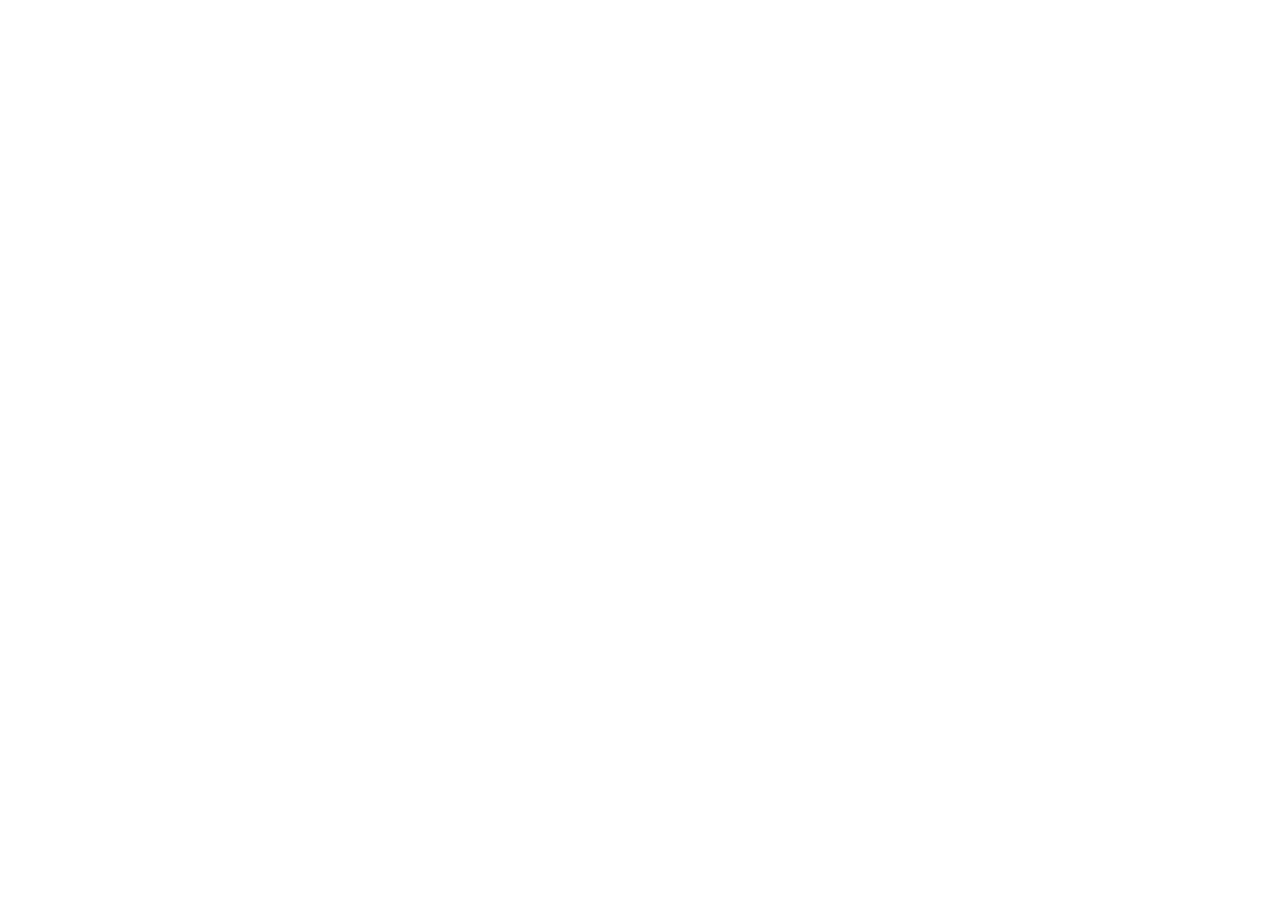
==== index.html @ 0c54839d "Add files via upload" ====
<!DOCTYPE html>
<html lang="pt-BR">
  <head>
    <meta charset="UTF-8" />
    <meta name="viewport" content="width=device-width, initial-scale=1.0" />
    <title>Criativos Blessy</title>
    <link rel="preconnect" href="https://fonts.googleapis.com" />
    <link rel="preconnect" href="https://fonts.gstatic.com" crossorigin />
    <link href="https://fonts.googleapis.com/css2?family=DM+Sans:ital,opsz,wght@0,9..40,300;0,9..40,400;0,9..40,500;0,9..40,600;0,9..40,700;1,9..40,400&family=Fraunces:opsz,wght@9..144,400;9..144,600;9..144,700&display=swap" rel="stylesheet" />
    <script type="module" crossorigin src="/assets/index-CnlREAxx.js"></script>
    <link rel="stylesheet" crossorigin href="/assets/index-D98z293v.css">
  </head>
  <body>
    <div id="root"></div>
  </body>
</html>
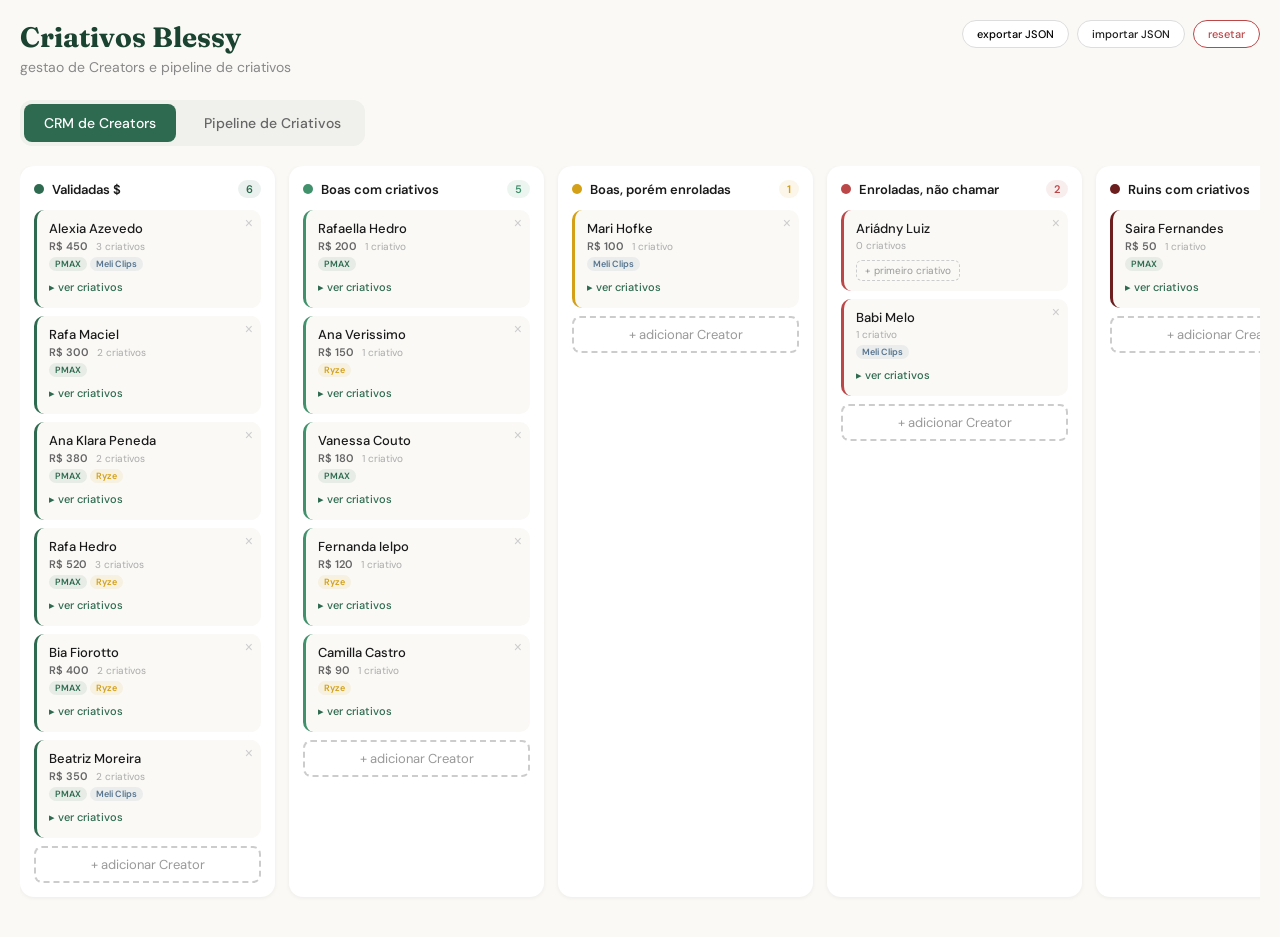
==== commit 8850355c: "Add files via upload" ====
--- a/index.html
+++ b/index.html
@@ -7,10 +7,53 @@
     <link rel="preconnect" href="https://fonts.googleapis.com" />
     <link rel="preconnect" href="https://fonts.gstatic.com" crossorigin />
     <link href="https://fonts.googleapis.com/css2?family=DM+Sans:ital,opsz,wght@0,9..40,300;0,9..40,400;0,9..40,500;0,9..40,600;0,9..40,700;1,9..40,400&family=Fraunces:opsz,wght@9..144,400;9..144,600;9..144,700&display=swap" rel="stylesheet" />
-    <script type="module" crossorigin src="/assets/index-CnlREAxx.js"></script>
-    <link rel="stylesheet" crossorigin href="/assets/index-D98z293v.css">
+    <style>
+*{box-sizing:border-box;margin:0;padding:0}body{font-family:DM Sans,sans-serif;background:#faf9f6;color:#1a1a1a;min-height:100vh}::-webkit-scrollbar{width:6px;height:6px}::-webkit-scrollbar-thumb{background:#ccc;border-radius:3px}.col-drop{transition:background .2s}.col-drop.over{background:#2d6a4f14!important}.card{transition:transform .15s,box-shadow .15s;cursor:grab}.card:hover{transform:translateY(-2px);box-shadow:0 6px 20px #0000001a}.card:active{cursor:grabbing}.tab-btn{border:none;background:none;cursor:pointer;padding:10px 20px;font-size:14px;font-weight:500;border-radius:8px;transition:all .2s;font-family:DM Sans,sans-serif}.tab-btn.active{background:#2d6a4f;color:#fff}.tab-btn:not(.active){color:#666}.tab-btn:not(.active):hover{background:#e8e8e8}.badge{display:inline-block;padding:2px 8px;border-radius:10px;font-size:11px;font-weight:600}.add-btn{border:2px dashed #ccc;background:none;cursor:pointer;padding:8px;border-radius:8px;width:100%;color:#999;font-size:13px;transition:all .2s;font-family:DM Sans}.add-btn:hover{border-color:#2d6a4f;color:#2d6a4f}.modal-overlay{position:fixed;top:0;right:0;bottom:0;left:0;background:#0006;display:flex;align-items:center;justify-content:center;z-index:100}.modal{background:#fff;border-radius:16px;padding:28px;width:400px;max-width:90vw;max-height:90vh;overflow-y:auto}.modal input,.modal select{width:100%;padding:10px 12px;border:1.5px solid #ddd;border-radius:8px;font-size:14px;font-family:DM Sans;margin-bottom:12px;outline:none}.modal input:focus,.modal select:focus{border-color:#2d6a4f}.modal-submit{background:#2d6a4f;color:#fff;border:none;padding:10px 20px;border-radius:8px;cursor:pointer;font-weight:600;font-family:DM Sans;width:100%;font-size:14px}.modal-submit:hover{background:#1b4332}.remove-btn{position:absolute;top:6px;right:8px;background:none;border:none;cursor:pointer;color:#ccc;font-size:14px;line-height:1}.remove-btn:hover{color:#bc4749}.stat-card{background:#fff;border-radius:12px;padding:16px 20px;flex:1;min-width:140px;box-shadow:0 1px 4px #0000000f}.filter-btn{border:1.5px solid #ddd;background:#fff;padding:6px 14px;border-radius:20px;font-size:12px;cursor:pointer;font-family:DM Sans;font-weight:500;transition:all .15s}.filter-btn.active{background:#2d6a4f;color:#fff;border-color:#2d6a4f}.search-input{padding:8px 14px;border:1.5px solid #ddd;border-radius:20px;font-size:13px;font-family:DM Sans;outline:none;width:200px}.search-input:focus{border-color:#2d6a4f}.criativo-row{display:flex;align-items:center;gap:6px;padding:5px 0;border-bottom:1px solid #f0efe9;font-size:11px}.criativo-row:last-child{border-bottom:none}.expand-btn{background:none;border:none;cursor:pointer;font-size:11px;color:#2d6a4f;font-family:DM Sans;font-weight:500;padding:4px 0}.expand-btn:hover{text-decoration:underline}.add-criativo-inline{background:none;border:1px dashed #ccc;cursor:pointer;font-size:10px;color:#999;font-family:DM Sans;padding:3px 8px;border-radius:6px;margin-top:4px}.add-criativo-inline:hover{border-color:#2d6a4f;color:#2d6a4f}.micro-remove{background:none;border:none;cursor:pointer;color:#ccc;font-size:12px;padding:0 2px;line-height:1}.micro-remove:hover{color:#bc4749}.toast{position:fixed;bottom:20px;right:20px;background:#1b4332;color:#fff;padding:10px 18px;border-radius:10px;font-size:13px;font-family:DM Sans;box-shadow:0 4px 16px #0003;animation:fadeIn .3s ease;z-index:200}@keyframes fadeIn{0%{opacity:0;transform:translateY(10px)}to{opacity:1;transform:translateY(0)}}
+    </style>
   </head>
   <body>
     <div id="root"></div>
+    <script type="module">
+(function(){const t=document.createElement("link").relList;if(t&&t.supports&&t.supports("modulepreload"))return;for(const l of document.querySelectorAll('link[rel="modulepreload"]'))r(l);new MutationObserver(l=>{for(const o of l)if(o.type==="childList")for(const i of o.addedNodes)i.tagName==="LINK"&&i.rel==="modulepreload"&&r(i)}).observe(document,{childList:!0,subtree:!0});function n(l){const o={};return l.integrity&&(o.integrity=l.integrity),l.referrerPolicy&&(o.referrerPolicy=l.referrerPolicy),l.crossOrigin==="use-credentials"?o.credentials="include":l.crossOrigin==="anonymous"?o.credentials="omit":o.credentials="same-origin",o}function r(l){if(l.ep)return;l.ep=!0;const o=n(l);fetch(l.href,o)}})();function vc(e){return e&&e.__esModule&&Object.prototype.hasOwnProperty.call(e,"default")?e.default:e}var ra={exports:{}},sl={},la={exports:{}},I={};/**
+ * @license React
+ * react.production.min.js
+ *
+ * Copyright (c) Facebook, Inc. and its affiliates.
+ *
+ * This source code is licensed under the MIT license found in the
+ * LICENSE file in the root directory of this source tree.
+ */var lr=Symbol.for("react.element"),hc=Symbol.for("react.portal"),yc=Symbol.for("react.fragment"),gc=Symbol.for("react.strict_mode"),wc=Symbol.for("react.profiler"),Sc=Symbol.for("react.provider"),kc=Symbol.for("react.context"),xc=Symbol.for("react.forward_ref"),Cc=Symbol.for("react.suspense"),Ec=Symbol.for("react.memo"),_c=Symbol.for("react.lazy"),Wi=Symbol.iterator;function Pc(e){return e===null||typeof e!="object"?null:(e=Wi&&e[Wi]||e["@@iterator"],typeof e=="function"?e:null)}var oa={isMounted:function(){return!1},enqueueForceUpdate:function(){},enqueueReplaceState:function(){},enqueueSetState:function(){}},ia=Object.assign,ua={};function pn(e,t,n){this.props=e,this.context=t,this.refs=ua,this.updater=n||oa}pn.prototype.isReactComponent={};pn.prototype.setState=function(e,t){if(typeof e!="object"&&typeof e!="function"&&e!=null)throw Error("setState(...): takes an object of state variables to update or a function which returns an object of state variables.");this.updater.enqueueSetState(this,e,t,"setState")};pn.prototype.forceUpdate=function(e){this.updater.enqueueForceUpdate(this,e,"forceUpdate")};function aa(){}aa.prototype=pn.prototype;function Yo(e,t,n){this.props=e,this.context=t,this.refs=ua,this.updater=n||oa}var Go=Yo.prototype=new aa;Go.constructor=Yo;ia(Go,pn.prototype);Go.isPureReactComponent=!0;var Vi=Array.isArray,sa=Object.prototype.hasOwnProperty,Zo={current:null},ca={key:!0,ref:!0,__self:!0,__source:!0};function fa(e,t,n){var r,l={},o=null,i=null;if(t!=null)for(r in t.ref!==void 0&&(i=t.ref),t.key!==void 0&&(o=""+t.key),t)sa.call(t,r)&&!ca.hasOwnProperty(r)&&(l[r]=t[r]);var u=arguments.length-2;if(u===1)l.children=n;else if(1<u){for(var a=Array(u),c=0;c<u;c++)a[c]=arguments[c+2];l.children=a}if(e&&e.defaultProps)for(r in u=e.defaultProps,u)l[r]===void 0&&(l[r]=u[r]);return{$$typeof:lr,type:e,key:o,ref:i,props:l,_owner:Zo.current}}function Nc(e,t){return{$$typeof:lr,type:e.type,key:t,ref:e.ref,props:e.props,_owner:e._owner}}function Jo(e){return typeof e=="object"&&e!==null&&e.$$typeof===lr}function zc(e){var t={"=":"=0",":":"=2"};return"$"+e.replace(/[=:]/g,function(n){return t[n]})}var Hi=/\/+/g;function Nl(e,t){return typeof e=="object"&&e!==null&&e.key!=null?zc(""+e.key):t.toString(36)}function Nr(e,t,n,r,l){var o=typeof e;(o==="undefined"||o==="boolean")&&(e=null);var i=!1;if(e===null)i=!0;else switch(o){case"string":case"number":i=!0;break;case"object":switch(e.$$typeof){case lr:case hc:i=!0}}if(i)return i=e,l=l(i),e=r===""?"."+Nl(i,0):r,Vi(l)?(n="",e!=null&&(n=e.replace(Hi,"$&/")+"/"),Nr(l,t,n,"",function(c){return c})):l!=null&&(Jo(l)&&(l=Nc(l,n+(!l.key||i&&i.key===l.key?"":(""+l.key).replace(Hi,"$&/")+"/")+e)),t.push(l)),1;if(i=0,r=r===""?".":r+":",Vi(e))for(var u=0;u<e.length;u++){o=e[u];var a=r+Nl(o,u);i+=Nr(o,t,n,a,l)}else if(a=Pc(e),typeof a=="function")for(e=a.call(e),u=0;!(o=e.next()).done;)o=o.value,a=r+Nl(o,u++),i+=Nr(o,t,n,a,l);else if(o==="object")throw t=String(e),Error("Objects are not valid as a React child (found: "+(t==="[object Object]"?"object with keys {"+Object.keys(e).join(", ")+"}":t)+"). If you meant to render a collection of children, use an array instead.");return i}function cr(e,t,n){if(e==null)return e;var r=[],l=0;return Nr(e,r,"","",function(o){return t.call(n,o,l++)}),r}function jc(e){if(e._status===-1){var t=e._result;t=t(),t.then(function(n){(e._status===0||e._status===-1)&&(e._status=1,e._result=n)},function(n){(e._status===0||e._status===-1)&&(e._status=2,e._result=n)}),e._status===-1&&(e._status=0,e._result=t)}if(e._status===1)return e._result.default;throw e._result}var pe={current:null},zr={transition:null},Tc={ReactCurrentDispatcher:pe,ReactCurrentBatchConfig:zr,ReactCurrentOwner:Zo};function da(){throw Error("act(...) is not supported in production builds of React.")}I.Children={map:cr,forEach:function(e,t,n){cr(e,function(){t.apply(this,arguments)},n)},count:function(e){var t=0;return cr(e,function(){t++}),t},toArray:function(e){return cr(e,function(t){return t})||[]},only:function(e){if(!Jo(e))throw Error("React.Children.only expected to receive a single React element child.");return e}};I.Component=pn;I.Fragment=yc;I.Profiler=wc;I.PureComponent=Yo;I.StrictMode=gc;I.Suspense=Cc;I.__SECRET_INTERNALS_DO_NOT_USE_OR_YOU_WILL_BE_FIRED=Tc;I.act=da;I.cloneElement=function(e,t,n){if(e==null)throw Error("React.cloneElement(...): The argument must be a React element, but you passed "+e+".");var r=ia({},e.props),l=e.key,o=e.ref,i=e._owner;if(t!=null){if(t.ref!==void 0&&(o=t.ref,i=Zo.current),t.key!==void 0&&(l=""+t.key),e.type&&e.type.defaultProps)var u=e.type.defaultProps;for(a in t)sa.call(t,a)&&!ca.hasOwnProperty(a)&&(r[a]=t[a]===void 0&&u!==void 0?u[a]:t[a])}var a=arguments.length-2;if(a===1)r.children=n;else if(1<a){u=Array(a);for(var c=0;c<a;c++)u[c]=arguments[c+2];r.children=u}return{$$typeof:lr,type:e.type,key:l,ref:o,props:r,_owner:i}};I.createContext=function(e){return e={$$typeof:kc,_currentValue:e,_currentValue2:e,_threadCount:0,Provider:null,Consumer:null,_defaultValue:null,_globalName:null},e.Provider={$$typeof:Sc,_context:e},e.Consumer=e};I.createElement=fa;I.createFactory=function(e){var t=fa.bind(null,e);return t.type=e,t};I.createRef=function(){return{current:null}};I.forwardRef=function(e){return{$$typeof:xc,render:e}};I.isValidElement=Jo;I.lazy=function(e){return{$$typeof:_c,_payload:{_status:-1,_result:e},_init:jc}};I.memo=function(e,t){return{$$typeof:Ec,type:e,compare:t===void 0?null:t}};I.startTransition=function(e){var t=zr.transition;zr.transition={};try{e()}finally{zr.transition=t}};I.unstable_act=da;I.useCallback=function(e,t){return pe.current.useCallback(e,t)};I.useContext=function(e){return pe.current.useContext(e)};I.useDebugValue=function(){};I.useDeferredValue=function(e){return pe.current.useDeferredValue(e)};I.useEffect=function(e,t){return pe.current.useEffect(e,t)};I.useId=function(){return pe.current.useId()};I.useImperativeHandle=function(e,t,n){return pe.current.useImperativeHandle(e,t,n)};I.useInsertionEffect=function(e,t){return pe.current.useInsertionEffect(e,t)};I.useLayoutEffect=function(e,t){return pe.current.useLayoutEffect(e,t)};I.useMemo=function(e,t){return pe.current.useMemo(e,t)};I.useReducer=function(e,t,n){return pe.current.useReducer(e,t,n)};I.useRef=function(e){return pe.current.useRef(e)};I.useState=function(e){return pe.current.useState(e)};I.useSyncExternalStore=function(e,t,n){return pe.current.useSyncExternalStore(e,t,n)};I.useTransition=function(){return pe.current.useTransition()};I.version="18.3.1";la.exports=I;var te=la.exports;const Lc=vc(te);/**
+ * @license React
+ * react-jsx-runtime.production.min.js
+ *
+ * Copyright (c) Facebook, Inc. and its affiliates.
+ *
+ * This source code is licensed under the MIT license found in the
+ * LICENSE file in the root directory of this source tree.
+ */var Rc=te,Dc=Symbol.for("react.element"),Mc=Symbol.for("react.fragment"),Oc=Object.prototype.hasOwnProperty,Ic=Rc.__SECRET_INTERNALS_DO_NOT_USE_OR_YOU_WILL_BE_FIRED.ReactCurrentOwner,Fc={key:!0,ref:!0,__self:!0,__source:!0};function pa(e,t,n){var r,l={},o=null,i=null;n!==void 0&&(o=""+n),t.key!==void 0&&(o=""+t.key),t.ref!==void 0&&(i=t.ref);for(r in t)Oc.call(t,r)&&!Fc.hasOwnProperty(r)&&(l[r]=t[r]);if(e&&e.defaultProps)for(r in t=e.defaultProps,t)l[r]===void 0&&(l[r]=t[r]);return{$$typeof:Dc,type:e,key:o,ref:i,props:l,_owner:Ic.current}}sl.Fragment=Mc;sl.jsx=pa;sl.jsxs=pa;ra.exports=sl;var y=ra.exports,eo={},ma={exports:{}},Pe={},va={exports:{}},ha={};/**
+ * @license React
+ * scheduler.production.min.js
+ *
+ * Copyright (c) Facebook, Inc. and its affiliates.
+ *
+ * This source code is licensed under the MIT license found in the
+ * LICENSE file in the root directory of this source tree.
+ */(function(e){function t(E,D){var M=E.length;E.push(D);e:for(;0<M;){var Q=M-1>>>1,J=E[Q];if(0<l(J,D))E[Q]=D,E[M]=J,M=Q;else break e}}function n(E){return E.length===0?null:E[0]}function r(E){if(E.length===0)return null;var D=E[0],M=E.pop();if(M!==D){E[0]=M;e:for(var Q=0,J=E.length,At=J>>>1;Q<At;){var h=2*(Q+1)-1,T=E[h],P=h+1,L=E[P];if(0>l(T,M))P<J&&0>l(L,T)?(E[Q]=L,E[P]=M,Q=P):(E[Q]=T,E[h]=M,Q=h);else if(P<J&&0>l(L,M))E[Q]=L,E[P]=M,Q=P;else break e}}return D}function l(E,D){var M=E.sortIndex-D.sortIndex;return M!==0?M:E.id-D.id}if(typeof performance=="object"&&typeof performance.now=="function"){var o=performance;e.unstable_now=function(){return o.now()}}else{var i=Date,u=i.now();e.unstable_now=function(){return i.now()-u}}var a=[],c=[],v=1,m=null,p=3,S=!1,k=!1,x=!1,U=typeof setTimeout=="function"?setTimeout:null,f=typeof clearTimeout=="function"?clearTimeout:null,s=typeof setImmediate<"u"?setImmediate:null;typeof navigator<"u"&&navigator.scheduling!==void 0&&navigator.scheduling.isInputPending!==void 0&&navigator.scheduling.isInputPending.bind(navigator.scheduling);function d(E){for(var D=n(c);D!==null;){if(D.callback===null)r(c);else if(D.startTime<=E)r(c),D.sortIndex=D.expirationTime,t(a,D);else break;D=n(c)}}function g(E){if(x=!1,d(E),!k)if(n(a)!==null)k=!0,hn(C);else{var D=n(c);D!==null&&yn(g,D.startTime-E)}}function C(E,D){k=!1,x&&(x=!1,f(N),N=-1),S=!0;var M=p;try{for(d(D),m=n(a);m!==null&&(!(m.expirationTime>D)||E&&!Se());){var Q=m.callback;if(typeof Q=="function"){m.callback=null,p=m.priorityLevel;var J=Q(m.expirationTime<=D);D=e.unstable_now(),typeof J=="function"?m.callback=J:m===n(a)&&r(a),d(D)}else r(a);m=n(a)}if(m!==null)var At=!0;else{var h=n(c);h!==null&&yn(g,h.startTime-D),At=!1}return At}finally{m=null,p=M,S=!1}}var z=!1,j=null,N=-1,V=5,O=-1;function Se(){return!(e.unstable_now()-O<V)}function nt(){if(j!==null){var E=e.unstable_now();O=E;var D=!0;try{D=j(!0,E)}finally{D?rt():(z=!1,j=null)}}else z=!1}var rt;if(typeof s=="function")rt=function(){s(nt)};else if(typeof MessageChannel<"u"){var sr=new MessageChannel,_l=sr.port2;sr.port1.onmessage=nt,rt=function(){_l.postMessage(null)}}else rt=function(){U(nt,0)};function hn(E){j=E,z||(z=!0,rt())}function yn(E,D){N=U(function(){E(e.unstable_now())},D)}e.unstable_IdlePriority=5,e.unstable_ImmediatePriority=1,e.unstable_LowPriority=4,e.unstable_NormalPriority=3,e.unstable_Profiling=null,e.unstable_UserBlockingPriority=2,e.unstable_cancelCallback=function(E){E.callback=null},e.unstable_continueExecution=function(){k||S||(k=!0,hn(C))},e.unstable_forceFrameRate=function(E){0>E||125<E?console.error("forceFrameRate takes a positive int between 0 and 125, forcing frame rates higher than 125 fps is not supported"):V=0<E?Math.floor(1e3/E):5},e.unstable_getCurrentPriorityLevel=function(){return p},e.unstable_getFirstCallbackNode=function(){return n(a)},e.unstable_next=function(E){switch(p){case 1:case 2:case 3:var D=3;break;default:D=p}var M=p;p=D;try{return E()}finally{p=M}},e.unstable_pauseExecution=function(){},e.unstable_requestPaint=function(){},e.unstable_runWithPriority=function(E,D){switch(E){case 1:case 2:case 3:case 4:case 5:break;default:E=3}var M=p;p=E;try{return D()}finally{p=M}},e.unstable_scheduleCallback=function(E,D,M){var Q=e.unstable_now();switch(typeof M=="object"&&M!==null?(M=M.delay,M=typeof M=="number"&&0<M?Q+M:Q):M=Q,E){case 1:var J=-1;break;case 2:J=250;break;case 5:J=1073741823;break;case 4:J=1e4;break;default:J=5e3}return J=M+J,E={id:v++,callback:D,priorityLevel:E,startTime:M,expirationTime:J,sortIndex:-1},M>Q?(E.sortIndex=M,t(c,E),n(a)===null&&E===n(c)&&(x?(f(N),N=-1):x=!0,yn(g,M-Q))):(E.sortIndex=J,t(a,E),k||S||(k=!0,hn(C))),E},e.unstable_shouldYield=Se,e.unstable_wrapCallback=function(E){var D=p;return function(){var M=p;p=D;try{return E.apply(this,arguments)}finally{p=M}}}})(ha);va.exports=ha;var Ac=va.exports;/**
+ * @license React
+ * react-dom.production.min.js
+ *
+ * Copyright (c) Facebook, Inc. and its affiliates.
+ *
+ * This source code is licensed under the MIT license found in the
+ * LICENSE file in the root directory of this source tree.
+ */var Uc=te,_e=Ac;function w(e){for(var t="https://reactjs.org/docs/error-decoder.html?invariant="+e,n=1;n<arguments.length;n++)t+="&args[]="+encodeURIComponent(arguments[n]);return"Minified React error #"+e+"; visit "+t+" for the full message or use the non-minified dev environment for full errors and additional helpful warnings."}var ya=new Set,$n={};function It(e,t){on(e,t),on(e+"Capture",t)}function on(e,t){for($n[e]=t,e=0;e<t.length;e++)ya.add(t[e])}var Je=!(typeof window>"u"||typeof window.document>"u"||typeof window.document.createElement>"u"),to=Object.prototype.hasOwnProperty,Bc=/^[:A-Z_a-z\u00C0-\u00D6\u00D8-\u00F6\u00F8-\u02FF\u0370-\u037D\u037F-\u1FFF\u200C-\u200D\u2070-\u218F\u2C00-\u2FEF\u3001-\uD7FF\uF900-\uFDCF\uFDF0-\uFFFD][:A-Z_a-z\u00C0-\u00D6\u00D8-\u00F6\u00F8-\u02FF\u0370-\u037D\u037F-\u1FFF\u200C-\u200D\u2070-\u218F\u2C00-\u2FEF\u3001-\uD7FF\uF900-\uFDCF\uFDF0-\uFFFD\-.0-9\u00B7\u0300-\u036F\u203F-\u2040]*$/,Qi={},Xi={};function $c(e){return to.call(Xi,e)?!0:to.call(Qi,e)?!1:Bc.test(e)?Xi[e]=!0:(Qi[e]=!0,!1)}function Wc(e,t,n,r){if(n!==null&&n.type===0)return!1;switch(typeof t){case"function":case"symbol":return!0;case"boolean":return r?!1:n!==null?!n.acceptsBooleans:(e=e.toLowerCase().slice(0,5),e!=="data-"&&e!=="aria-");default:return!1}}function Vc(e,t,n,r){if(t===null||typeof t>"u"||Wc(e,t,n,r))return!0;if(r)return!1;if(n!==null)switch(n.type){case 3:return!t;case 4:return t===!1;case 5:return isNaN(t);case 6:return isNaN(t)||1>t}return!1}function me(e,t,n,r,l,o,i){this.acceptsBooleans=t===2||t===3||t===4,this.attributeName=r,this.attributeNamespace=l,this.mustUseProperty=n,this.propertyName=e,this.type=t,this.sanitizeURL=o,this.removeEmptyString=i}var ie={};"children dangerouslySetInnerHTML defaultValue defaultChecked innerHTML suppressContentEditableWarning suppressHydrationWarning style".split(" ").forEach(function(e){ie[e]=new me(e,0,!1,e,null,!1,!1)});[["acceptCharset","accept-charset"],["className","class"],["htmlFor","for"],["httpEquiv","http-equiv"]].forEach(function(e){var t=e[0];ie[t]=new me(t,1,!1,e[1],null,!1,!1)});["contentEditable","draggable","spellCheck","value"].forEach(function(e){ie[e]=new me(e,2,!1,e.toLowerCase(),null,!1,!1)});["autoReverse","externalResourcesRequired","focusable","preserveAlpha"].forEach(function(e){ie[e]=new me(e,2,!1,e,null,!1,!1)});"allowFullScreen async autoFocus autoPlay controls default defer disabled disablePictureInPicture disableRemotePlayback formNoValidate hidden loop noModule noValidate open playsInline readOnly required reversed scoped seamless itemScope".split(" ").forEach(function(e){ie[e]=new me(e,3,!1,e.toLowerCase(),null,!1,!1)});["checked","multiple","muted","selected"].forEach(function(e){ie[e]=new me(e,3,!0,e,null,!1,!1)});["capture","download"].forEach(function(e){ie[e]=new me(e,4,!1,e,null,!1,!1)});["cols","rows","size","span"].forEach(function(e){ie[e]=new me(e,6,!1,e,null,!1,!1)});["rowSpan","start"].forEach(function(e){ie[e]=new me(e,5,!1,e.toLowerCase(),null,!1,!1)});var qo=/[\-:]([a-z])/g;function bo(e){return e[1].toUpperCase()}"accent-height alignment-baseline arabic-form baseline-shift cap-height clip-path clip-rule color-interpolation color-interpolation-filters color-profile color-rendering dominant-baseline enable-background fill-opacity fill-rule flood-color flood-opacity font-family font-size font-size-adjust font-stretch font-style font-variant font-weight glyph-name glyph-orientation-horizontal glyph-orientation-vertical horiz-adv-x horiz-origin-x image-rendering letter-spacing lighting-color marker-end marker-mid marker-start overline-position overline-thickness paint-order panose-1 pointer-events rendering-intent shape-rendering stop-color stop-opacity strikethrough-position strikethrough-thickness stroke-dasharray stroke-dashoffset stroke-linecap stroke-linejoin stroke-miterlimit stroke-opacity stroke-width text-anchor text-decoration text-rendering underline-position underline-thickness unicode-bidi unicode-range units-per-em v-alphabetic v-hanging v-ideographic v-mathematical vector-effect vert-adv-y vert-origin-x vert-origin-y word-spacing writing-mode xmlns:xlink x-height".split(" ").forEach(function(e){var t=e.replace(qo,bo);ie[t]=new me(t,1,!1,e,null,!1,!1)});"xlink:actuate xlink:arcrole xlink:role xlink:show xlink:title xlink:type".split(" ").forEach(function(e){var t=e.replace(qo,bo);ie[t]=new me(t,1,!1,e,"http://www.w3.org/1999/xlink",!1,!1)});["xml:base","xml:lang","xml:space"].forEach(function(e){var t=e.replace(qo,bo);ie[t]=new me(t,1,!1,e,"http://www.w3.org/XML/1998/namespace",!1,!1)});["tabIndex","crossOrigin"].forEach(function(e){ie[e]=new me(e,1,!1,e.toLowerCase(),null,!1,!1)});ie.xlinkHref=new me("xlinkHref",1,!1,"xlink:href","http://www.w3.org/1999/xlink",!0,!1);["src","href","action","formAction"].forEach(function(e){ie[e]=new me(e,1,!1,e.toLowerCase(),null,!0,!0)});function ei(e,t,n,r){var l=ie.hasOwnProperty(t)?ie[t]:null;(l!==null?l.type!==0:r||!(2<t.length)||t[0]!=="o"&&t[0]!=="O"||t[1]!=="n"&&t[1]!=="N")&&(Vc(t,n,l,r)&&(n=null),r||l===null?$c(t)&&(n===null?e.removeAttribute(t):e.setAttribute(t,""+n)):l.mustUseProperty?e[l.propertyName]=n===null?l.type===3?!1:"":n:(t=l.attributeName,r=l.attributeNamespace,n===null?e.removeAttribute(t):(l=l.type,n=l===3||l===4&&n===!0?"":""+n,r?e.setAttributeNS(r,t,n):e.setAttribute(t,n))))}var tt=Uc.__SECRET_INTERNALS_DO_NOT_USE_OR_YOU_WILL_BE_FIRED,fr=Symbol.for("react.element"),$t=Symbol.for("react.portal"),Wt=Symbol.for("react.fragment"),ti=Symbol.for("react.strict_mode"),no=Symbol.for("react.profiler"),ga=Symbol.for("react.provider"),wa=Symbol.for("react.context"),ni=Symbol.for("react.forward_ref"),ro=Symbol.for("react.suspense"),lo=Symbol.for("react.suspense_list"),ri=Symbol.for("react.memo"),ot=Symbol.for("react.lazy"),Sa=Symbol.for("react.offscreen"),Ki=Symbol.iterator;function Sn(e){return e===null||typeof e!="object"?null:(e=Ki&&e[Ki]||e["@@iterator"],typeof e=="function"?e:null)}var Y=Object.assign,zl;function zn(e){if(zl===void 0)try{throw Error()}catch(n){var t=n.stack.trim().match(/\n( *(at )?)/);zl=t&&t[1]||""}return`
+`+zl+e}var jl=!1;function Tl(e,t){if(!e||jl)return"";jl=!0;var n=Error.prepareStackTrace;Error.prepareStackTrace=void 0;try{if(t)if(t=function(){throw Error()},Object.defineProperty(t.prototype,"props",{set:function(){throw Error()}}),typeof Reflect=="object"&&Reflect.construct){try{Reflect.construct(t,[])}catch(c){var r=c}Reflect.construct(e,[],t)}else{try{t.call()}catch(c){r=c}e.call(t.prototype)}else{try{throw Error()}catch(c){r=c}e()}}catch(c){if(c&&r&&typeof c.stack=="string"){for(var l=c.stack.split(`
+`),o=r.stack.split(`
+`),i=l.length-1,u=o.length-1;1<=i&&0<=u&&l[i]!==o[u];)u--;for(;1<=i&&0<=u;i--,u--)if(l[i]!==o[u]){if(i!==1||u!==1)do if(i--,u--,0>u||l[i]!==o[u]){var a=`
+`+l[i].replace(" at new "," at ");return e.displayName&&a.includes("<anonymous>")&&(a=a.replace("<anonymous>",e.displayName)),a}while(1<=i&&0<=u);break}}}finally{jl=!1,Error.prepareStackTrace=n}return(e=e?e.displayName||e.name:"")?zn(e):""}function Hc(e){switch(e.tag){case 5:return zn(e.type);case 16:return zn("Lazy");case 13:return zn("Suspense");case 19:return zn("SuspenseList");case 0:case 2:case 15:return e=Tl(e.type,!1),e;case 11:return e=Tl(e.type.render,!1),e;case 1:return e=Tl(e.type,!0),e;default:return""}}function oo(e){if(e==null)return null;if(typeof e=="function")return e.displayName||e.name||null;if(typeof e=="string")return e;switch(e){case Wt:return"Fragment";case $t:return"Portal";case no:return"Profiler";case ti:return"StrictMode";case ro:return"Suspense";case lo:return"SuspenseList"}if(typeof e=="object")switch(e.$$typeof){case wa:return(e.displayName||"Context")+".Consumer";case ga:return(e._context.displayName||"Context")+".Provider";case ni:var t=e.render;return e=e.displayName,e||(e=t.displayName||t.name||"",e=e!==""?"ForwardRef("+e+")":"ForwardRef"),e;case ri:return t=e.displayName||null,t!==null?t:oo(e.type)||"Memo";case ot:t=e._payload,e=e._init;try{return oo(e(t))}catch{}}return null}function Qc(e){var t=e.type;switch(e.tag){case 24:return"Cache";case 9:return(t.displayName||"Context")+".Consumer";case 10:return(t._context.displayName||"Context")+".Provider";case 18:return"DehydratedFragment";case 11:return e=t.render,e=e.displayName||e.name||"",t.displayName||(e!==""?"ForwardRef("+e+")":"ForwardRef");case 7:return"Fragment";case 5:return t;case 4:return"Portal";case 3:return"Root";case 6:return"Text";case 16:return oo(t);case 8:return t===ti?"StrictMode":"Mode";case 22:return"Offscreen";case 12:return"Profiler";case 21:return"Scope";case 13:return"Suspense";case 19:return"SuspenseList";case 25:return"TracingMarker";case 1:case 0:case 17:case 2:case 14:case 15:if(typeof t=="function")return t.displayName||t.name||null;if(typeof t=="string")return t}return null}function wt(e){switch(typeof e){case"boolean":case"number":case"string":case"undefined":return e;case"object":return e;default:return""}}function ka(e){var t=e.type;return(e=e.nodeName)&&e.toLowerCase()==="input"&&(t==="checkbox"||t==="radio")}function Xc(e){var t=ka(e)?"checked":"value",n=Object.getOwnPropertyDescriptor(e.constructor.prototype,t),r=""+e[t];if(!e.hasOwnProperty(t)&&typeof n<"u"&&typeof n.get=="function"&&typeof n.set=="function"){var l=n.get,o=n.set;return Object.defineProperty(e,t,{configurable:!0,get:function(){return l.call(this)},set:function(i){r=""+i,o.call(this,i)}}),Object.defineProperty(e,t,{enumerable:n.enumerable}),{getValue:function(){return r},setValue:function(i){r=""+i},stopTracking:function(){e._valueTracker=null,delete e[t]}}}}function dr(e){e._valueTracker||(e._valueTracker=Xc(e))}function xa(e){if(!e)return!1;var t=e._valueTracker;if(!t)return!0;var n=t.getValue(),r="";return e&&(r=ka(e)?e.checked?"true":"false":e.value),e=r,e!==n?(t.setValue(e),!0):!1}function Ur(e){if(e=e||(typeof document<"u"?document:void 0),typeof e>"u")return null;try{return e.activeElement||e.body}catch{return e.body}}function io(e,t){var n=t.checked;return Y({},t,{defaultChecked:void 0,defaultValue:void 0,value:void 0,checked:n??e._wrapperState.initialChecked})}function Yi(e,t){var n=t.defaultValue==null?"":t.defaultValue,r=t.checked!=null?t.checked:t.defaultChecked;n=wt(t.value!=null?t.value:n),e._wrapperState={initialChecked:r,initialValue:n,controlled:t.type==="checkbox"||t.type==="radio"?t.checked!=null:t.value!=null}}function Ca(e,t){t=t.checked,t!=null&&ei(e,"checked",t,!1)}function uo(e,t){Ca(e,t);var n=wt(t.value),r=t.type;if(n!=null)r==="number"?(n===0&&e.value===""||e.value!=n)&&(e.value=""+n):e.value!==""+n&&(e.value=""+n);else if(r==="submit"||r==="reset"){e.removeAttribute("value");return}t.hasOwnProperty("value")?ao(e,t.type,n):t.hasOwnProperty("defaultValue")&&ao(e,t.type,wt(t.defaultValue)),t.checked==null&&t.defaultChecked!=null&&(e.defaultChecked=!!t.defaultChecked)}function Gi(e,t,n){if(t.hasOwnProperty("value")||t.hasOwnProperty("defaultValue")){var r=t.type;if(!(r!=="submit"&&r!=="reset"||t.value!==void 0&&t.value!==null))return;t=""+e._wrapperState.initialValue,n||t===e.value||(e.value=t),e.defaultValue=t}n=e.name,n!==""&&(e.name=""),e.defaultChecked=!!e._wrapperState.initialChecked,n!==""&&(e.name=n)}function ao(e,t,n){(t!=="number"||Ur(e.ownerDocument)!==e)&&(n==null?e.defaultValue=""+e._wrapperState.initialValue:e.defaultValue!==""+n&&(e.defaultValue=""+n))}var jn=Array.isArray;function bt(e,t,n,r){if(e=e.options,t){t={};for(var l=0;l<n.length;l++)t["$"+n[l]]=!0;for(n=0;n<e.length;n++)l=t.hasOwnProperty("$"+e[n].value),e[n].selected!==l&&(e[n].selected=l),l&&r&&(e[n].defaultSelected=!0)}else{for(n=""+wt(n),t=null,l=0;l<e.length;l++){if(e[l].value===n){e[l].selected=!0,r&&(e[l].defaultSelected=!0);return}t!==null||e[l].disabled||(t=e[l])}t!==null&&(t.selected=!0)}}function so(e,t){if(t.dangerouslySetInnerHTML!=null)throw Error(w(91));return Y({},t,{value:void 0,defaultValue:void 0,children:""+e._wrapperState.initialValue})}function Zi(e,t){var n=t.value;if(n==null){if(n=t.children,t=t.defaultValue,n!=null){if(t!=null)throw Error(w(92));if(jn(n)){if(1<n.length)throw Error(w(93));n=n[0]}t=n}t==null&&(t=""),n=t}e._wrapperState={initialValue:wt(n)}}function Ea(e,t){var n=wt(t.value),r=wt(t.defaultValue);n!=null&&(n=""+n,n!==e.value&&(e.value=n),t.defaultValue==null&&e.defaultValue!==n&&(e.defaultValue=n)),r!=null&&(e.defaultValue=""+r)}function Ji(e){var t=e.textContent;t===e._wrapperState.initialValue&&t!==""&&t!==null&&(e.value=t)}function _a(e){switch(e){case"svg":return"http://www.w3.org/2000/svg";case"math":return"http://www.w3.org/1998/Math/MathML";default:return"http://www.w3.org/1999/xhtml"}}function co(e,t){return e==null||e==="http://www.w3.org/1999/xhtml"?_a(t):e==="http://www.w3.org/2000/svg"&&t==="foreignObject"?"http://www.w3.org/1999/xhtml":e}var pr,Pa=function(e){return typeof MSApp<"u"&&MSApp.execUnsafeLocalFunction?function(t,n,r,l){MSApp.execUnsafeLocalFunction(function(){return e(t,n,r,l)})}:e}(function(e,t){if(e.namespaceURI!=="http://www.w3.org/2000/svg"||"innerHTML"in e)e.innerHTML=t;else{for(pr=pr||document.createElement("div"),pr.innerHTML="<svg>"+t.valueOf().toString()+"</svg>",t=pr.firstChild;e.firstChild;)e.removeChild(e.firstChild);for(;t.firstChild;)e.appendChild(t.firstChild)}});function Wn(e,t){if(t){var n=e.firstChild;if(n&&n===e.lastChild&&n.nodeType===3){n.nodeValue=t;return}}e.textContent=t}var Rn={animationIterationCount:!0,aspectRatio:!0,borderImageOutset:!0,borderImageSlice:!0,borderImageWidth:!0,boxFlex:!0,boxFlexGroup:!0,boxOrdinalGroup:!0,columnCount:!0,columns:!0,flex:!0,flexGrow:!0,flexPositive:!0,flexShrink:!0,flexNegative:!0,flexOrder:!0,gridArea:!0,gridRow:!0,gridRowEnd:!0,gridRowSpan:!0,gridRowStart:!0,gridColumn:!0,gridColumnEnd:!0,gridColumnSpan:!0,gridColumnStart:!0,fontWeight:!0,lineClamp:!0,lineHeight:!0,opacity:!0,order:!0,orphans:!0,tabSize:!0,widows:!0,zIndex:!0,zoom:!0,fillOpacity:!0,floodOpacity:!0,stopOpacity:!0,strokeDasharray:!0,strokeDashoffset:!0,strokeMiterlimit:!0,strokeOpacity:!0,strokeWidth:!0},Kc=["Webkit","ms","Moz","O"];Object.keys(Rn).forEach(function(e){Kc.forEach(function(t){t=t+e.charAt(0).toUpperCase()+e.substring(1),Rn[t]=Rn[e]})});function Na(e,t,n){return t==null||typeof t=="boolean"||t===""?"":n||typeof t!="number"||t===0||Rn.hasOwnProperty(e)&&Rn[e]?(""+t).trim():t+"px"}function za(e,t){e=e.style;for(var n in t)if(t.hasOwnProperty(n)){var r=n.indexOf("--")===0,l=Na(n,t[n],r);n==="float"&&(n="cssFloat"),r?e.setProperty(n,l):e[n]=l}}var Yc=Y({menuitem:!0},{area:!0,base:!0,br:!0,col:!0,embed:!0,hr:!0,img:!0,input:!0,keygen:!0,link:!0,meta:!0,param:!0,source:!0,track:!0,wbr:!0});function fo(e,t){if(t){if(Yc[e]&&(t.children!=null||t.dangerouslySetInnerHTML!=null))throw Error(w(137,e));if(t.dangerouslySetInnerHTML!=null){if(t.children!=null)throw Error(w(60));if(typeof t.dangerouslySetInnerHTML!="object"||!("__html"in t.dangerouslySetInnerHTML))throw Error(w(61))}if(t.style!=null&&typeof t.style!="object")throw Error(w(62))}}function po(e,t){if(e.indexOf("-")===-1)return typeof t.is=="string";switch(e){case"annotation-xml":case"color-profile":case"font-face":case"font-face-src":case"font-face-uri":case"font-face-format":case"font-face-name":case"missing-glyph":return!1;default:return!0}}var mo=null;function li(e){return e=e.target||e.srcElement||window,e.correspondingUseElement&&(e=e.correspondingUseElement),e.nodeType===3?e.parentNode:e}var vo=null,en=null,tn=null;function qi(e){if(e=ur(e)){if(typeof vo!="function")throw Error(w(280));var t=e.stateNode;t&&(t=ml(t),vo(e.stateNode,e.type,t))}}function ja(e){en?tn?tn.push(e):tn=[e]:en=e}function Ta(){if(en){var e=en,t=tn;if(tn=en=null,qi(e),t)for(e=0;e<t.length;e++)qi(t[e])}}function La(e,t){return e(t)}function Ra(){}var Ll=!1;function Da(e,t,n){if(Ll)return e(t,n);Ll=!0;try{return La(e,t,n)}finally{Ll=!1,(en!==null||tn!==null)&&(Ra(),Ta())}}function Vn(e,t){var n=e.stateNode;if(n===null)return null;var r=ml(n);if(r===null)return null;n=r[t];e:switch(t){case"onClick":case"onClickCapture":case"onDoubleClick":case"onDoubleClickCapture":case"onMouseDown":case"onMouseDownCapture":case"onMouseMove":case"onMouseMoveCapture":case"onMouseUp":case"onMouseUpCapture":case"onMouseEnter":(r=!r.disabled)||(e=e.type,r=!(e==="button"||e==="input"||e==="select"||e==="textarea")),e=!r;break e;default:e=!1}if(e)return null;if(n&&typeof n!="function")throw Error(w(231,t,typeof n));return n}var ho=!1;if(Je)try{var kn={};Object.defineProperty(kn,"passive",{get:function(){ho=!0}}),window.addEventListener("test",kn,kn),window.removeEventListener("test",kn,kn)}catch{ho=!1}function Gc(e,t,n,r,l,o,i,u,a){var c=Array.prototype.slice.call(arguments,3);try{t.apply(n,c)}catch(v){this.onError(v)}}var Dn=!1,Br=null,$r=!1,yo=null,Zc={onError:function(e){Dn=!0,Br=e}};function Jc(e,t,n,r,l,o,i,u,a){Dn=!1,Br=null,Gc.apply(Zc,arguments)}function qc(e,t,n,r,l,o,i,u,a){if(Jc.apply(this,arguments),Dn){if(Dn){var c=Br;Dn=!1,Br=null}else throw Error(w(198));$r||($r=!0,yo=c)}}function Ft(e){var t=e,n=e;if(e.alternate)for(;t.return;)t=t.return;else{e=t;do t=e,t.flags&4098&&(n=t.return),e=t.return;while(e)}return t.tag===3?n:null}function Ma(e){if(e.tag===13){var t=e.memoizedState;if(t===null&&(e=e.alternate,e!==null&&(t=e.memoizedState)),t!==null)return t.dehydrated}return null}function bi(e){if(Ft(e)!==e)throw Error(w(188))}function bc(e){var t=e.alternate;if(!t){if(t=Ft(e),t===null)throw Error(w(188));return t!==e?null:e}for(var n=e,r=t;;){var l=n.return;if(l===null)break;var o=l.alternate;if(o===null){if(r=l.return,r!==null){n=r;continue}break}if(l.child===o.child){for(o=l.child;o;){if(o===n)return bi(l),e;if(o===r)return bi(l),t;o=o.sibling}throw Error(w(188))}if(n.return!==r.return)n=l,r=o;else{for(var i=!1,u=l.child;u;){if(u===n){i=!0,n=l,r=o;break}if(u===r){i=!0,r=l,n=o;break}u=u.sibling}if(!i){for(u=o.child;u;){if(u===n){i=!0,n=o,r=l;break}if(u===r){i=!0,r=o,n=l;break}u=u.sibling}if(!i)throw Error(w(189))}}if(n.alternate!==r)throw Error(w(190))}if(n.tag!==3)throw Error(w(188));return n.stateNode.current===n?e:t}function Oa(e){return e=bc(e),e!==null?Ia(e):null}function Ia(e){if(e.tag===5||e.tag===6)return e;for(e=e.child;e!==null;){var t=Ia(e);if(t!==null)return t;e=e.sibling}return null}var Fa=_e.unstable_scheduleCallback,eu=_e.unstable_cancelCallback,ef=_e.unstable_shouldYield,tf=_e.unstable_requestPaint,Z=_e.unstable_now,nf=_e.unstable_getCurrentPriorityLevel,oi=_e.unstable_ImmediatePriority,Aa=_e.unstable_UserBlockingPriority,Wr=_e.unstable_NormalPriority,rf=_e.unstable_LowPriority,Ua=_e.unstable_IdlePriority,cl=null,He=null;function lf(e){if(He&&typeof He.onCommitFiberRoot=="function")try{He.onCommitFiberRoot(cl,e,void 0,(e.current.flags&128)===128)}catch{}}var Ae=Math.clz32?Math.clz32:af,of=Math.log,uf=Math.LN2;function af(e){return e>>>=0,e===0?32:31-(of(e)/uf|0)|0}var mr=64,vr=4194304;function Tn(e){switch(e&-e){case 1:return 1;case 2:return 2;case 4:return 4;case 8:return 8;case 16:return 16;case 32:return 32;case 64:case 128:case 256:case 512:case 1024:case 2048:case 4096:case 8192:case 16384:case 32768:case 65536:case 131072:case 262144:case 524288:case 1048576:case 2097152:return e&4194240;case 4194304:case 8388608:case 16777216:case 33554432:case 67108864:return e&130023424;case 134217728:return 134217728;case 268435456:return 268435456;case 536870912:return 536870912;case 1073741824:return 1073741824;default:return e}}function Vr(e,t){var n=e.pendingLanes;if(n===0)return 0;var r=0,l=e.suspendedLanes,o=e.pingedLanes,i=n&268435455;if(i!==0){var u=i&~l;u!==0?r=Tn(u):(o&=i,o!==0&&(r=Tn(o)))}else i=n&~l,i!==0?r=Tn(i):o!==0&&(r=Tn(o));if(r===0)return 0;if(t!==0&&t!==r&&!(t&l)&&(l=r&-r,o=t&-t,l>=o||l===16&&(o&4194240)!==0))return t;if(r&4&&(r|=n&16),t=e.entangledLanes,t!==0)for(e=e.entanglements,t&=r;0<t;)n=31-Ae(t),l=1<<n,r|=e[n],t&=~l;return r}function sf(e,t){switch(e){case 1:case 2:case 4:return t+250;case 8:case 16:case 32:case 64:case 128:case 256:case 512:case 1024:case 2048:case 4096:case 8192:case 16384:case 32768:case 65536:case 131072:case 262144:case 524288:case 1048576:case 2097152:return t+5e3;case 4194304:case 8388608:case 16777216:case 33554432:case 67108864:return-1;case 134217728:case 268435456:case 536870912:case 1073741824:return-1;default:return-1}}function cf(e,t){for(var n=e.suspendedLanes,r=e.pingedLanes,l=e.expirationTimes,o=e.pendingLanes;0<o;){var i=31-Ae(o),u=1<<i,a=l[i];a===-1?(!(u&n)||u&r)&&(l[i]=sf(u,t)):a<=t&&(e.expiredLanes|=u),o&=~u}}function go(e){return e=e.pendingLanes&-1073741825,e!==0?e:e&1073741824?1073741824:0}function Ba(){var e=mr;return mr<<=1,!(mr&4194240)&&(mr=64),e}function Rl(e){for(var t=[],n=0;31>n;n++)t.push(e);return t}function or(e,t,n){e.pendingLanes|=t,t!==536870912&&(e.suspendedLanes=0,e.pingedLanes=0),e=e.eventTimes,t=31-Ae(t),e[t]=n}function ff(e,t){var n=e.pendingLanes&~t;e.pendingLanes=t,e.suspendedLanes=0,e.pingedLanes=0,e.expiredLanes&=t,e.mutableReadLanes&=t,e.entangledLanes&=t,t=e.entanglements;var r=e.eventTimes;for(e=e.expirationTimes;0<n;){var l=31-Ae(n),o=1<<l;t[l]=0,r[l]=-1,e[l]=-1,n&=~o}}function ii(e,t){var n=e.entangledLanes|=t;for(e=e.entanglements;n;){var r=31-Ae(n),l=1<<r;l&t|e[r]&t&&(e[r]|=t),n&=~l}}var A=0;function $a(e){return e&=-e,1<e?4<e?e&268435455?16:536870912:4:1}var Wa,ui,Va,Ha,Qa,wo=!1,hr=[],ft=null,dt=null,pt=null,Hn=new Map,Qn=new Map,ut=[],df="mousedown mouseup touchcancel touchend touchstart auxclick dblclick pointercancel pointerdown pointerup dragend dragstart drop compositionend compositionstart keydown keypress keyup input textInput copy cut paste click change contextmenu reset submit".split(" ");function tu(e,t){switch(e){case"focusin":case"focusout":ft=null;break;case"dragenter":case"dragleave":dt=null;break;case"mouseover":case"mouseout":pt=null;break;case"pointerover":case"pointerout":Hn.delete(t.pointerId);break;case"gotpointercapture":case"lostpointercapture":Qn.delete(t.pointerId)}}function xn(e,t,n,r,l,o){return e===null||e.nativeEvent!==o?(e={blockedOn:t,domEventName:n,eventSystemFlags:r,nativeEvent:o,targetContainers:[l]},t!==null&&(t=ur(t),t!==null&&ui(t)),e):(e.eventSystemFlags|=r,t=e.targetContainers,l!==null&&t.indexOf(l)===-1&&t.push(l),e)}function pf(e,t,n,r,l){switch(t){case"focusin":return ft=xn(ft,e,t,n,r,l),!0;case"dragenter":return dt=xn(dt,e,t,n,r,l),!0;case"mouseover":return pt=xn(pt,e,t,n,r,l),!0;case"pointerover":var o=l.pointerId;return Hn.set(o,xn(Hn.get(o)||null,e,t,n,r,l)),!0;case"gotpointercapture":return o=l.pointerId,Qn.set(o,xn(Qn.get(o)||null,e,t,n,r,l)),!0}return!1}function Xa(e){var t=Pt(e.target);if(t!==null){var n=Ft(t);if(n!==null){if(t=n.tag,t===13){if(t=Ma(n),t!==null){e.blockedOn=t,Qa(e.priority,function(){Va(n)});return}}else if(t===3&&n.stateNode.current.memoizedState.isDehydrated){e.blockedOn=n.tag===3?n.stateNode.containerInfo:null;return}}}e.blockedOn=null}function jr(e){if(e.blockedOn!==null)return!1;for(var t=e.targetContainers;0<t.length;){var n=So(e.domEventName,e.eventSystemFlags,t[0],e.nativeEvent);if(n===null){n=e.nativeEvent;var r=new n.constructor(n.type,n);mo=r,n.target.dispatchEvent(r),mo=null}else return t=ur(n),t!==null&&ui(t),e.blockedOn=n,!1;t.shift()}return!0}function nu(e,t,n){jr(e)&&n.delete(t)}function mf(){wo=!1,ft!==null&&jr(ft)&&(ft=null),dt!==null&&jr(dt)&&(dt=null),pt!==null&&jr(pt)&&(pt=null),Hn.forEach(nu),Qn.forEach(nu)}function Cn(e,t){e.blockedOn===t&&(e.blockedOn=null,wo||(wo=!0,_e.unstable_scheduleCallback(_e.unstable_NormalPriority,mf)))}function Xn(e){function t(l){return Cn(l,e)}if(0<hr.length){Cn(hr[0],e);for(var n=1;n<hr.length;n++){var r=hr[n];r.blockedOn===e&&(r.blockedOn=null)}}for(ft!==null&&Cn(ft,e),dt!==null&&Cn(dt,e),pt!==null&&Cn(pt,e),Hn.forEach(t),Qn.forEach(t),n=0;n<ut.length;n++)r=ut[n],r.blockedOn===e&&(r.blockedOn=null);for(;0<ut.length&&(n=ut[0],n.blockedOn===null);)Xa(n),n.blockedOn===null&&ut.shift()}var nn=tt.ReactCurrentBatchConfig,Hr=!0;function vf(e,t,n,r){var l=A,o=nn.transition;nn.transition=null;try{A=1,ai(e,t,n,r)}finally{A=l,nn.transition=o}}function hf(e,t,n,r){var l=A,o=nn.transition;nn.transition=null;try{A=4,ai(e,t,n,r)}finally{A=l,nn.transition=o}}function ai(e,t,n,r){if(Hr){var l=So(e,t,n,r);if(l===null)Wl(e,t,r,Qr,n),tu(e,r);else if(pf(l,e,t,n,r))r.stopPropagation();else if(tu(e,r),t&4&&-1<df.indexOf(e)){for(;l!==null;){var o=ur(l);if(o!==null&&Wa(o),o=So(e,t,n,r),o===null&&Wl(e,t,r,Qr,n),o===l)break;l=o}l!==null&&r.stopPropagation()}else Wl(e,t,r,null,n)}}var Qr=null;function So(e,t,n,r){if(Qr=null,e=li(r),e=Pt(e),e!==null)if(t=Ft(e),t===null)e=null;else if(n=t.tag,n===13){if(e=Ma(t),e!==null)return e;e=null}else if(n===3){if(t.stateNode.current.memoizedState.isDehydrated)return t.tag===3?t.stateNode.containerInfo:null;e=null}else t!==e&&(e=null);return Qr=e,null}function Ka(e){switch(e){case"cancel":case"click":case"close":case"contextmenu":case"copy":case"cut":case"auxclick":case"dblclick":case"dragend":case"dragstart":case"drop":case"focusin":case"focusout":case"input":case"invalid":case"keydown":case"keypress":case"keyup":case"mousedown":case"mouseup":case"paste":case"pause":case"play":case"pointercancel":case"pointerdown":case"pointerup":case"ratechange":case"reset":case"resize":case"seeked":case"submit":case"touchcancel":case"touchend":case"touchstart":case"volumechange":case"change":case"selectionchange":case"textInput":case"compositionstart":case"compositionend":case"compositionupdate":case"beforeblur":case"afterblur":case"beforeinput":case"blur":case"fullscreenchange":case"focus":case"hashchange":case"popstate":case"select":case"selectstart":return 1;case"drag":case"dragenter":case"dragexit":case"dragleave":case"dragover":case"mousemove":case"mouseout":case"mouseover":case"pointermove":case"pointerout":case"pointerover":case"scroll":case"toggle":case"touchmove":case"wheel":case"mouseenter":case"mouseleave":case"pointerenter":case"pointerleave":return 4;case"message":switch(nf()){case oi:return 1;case Aa:return 4;case Wr:case rf:return 16;case Ua:return 536870912;default:return 16}default:return 16}}var st=null,si=null,Tr=null;function Ya(){if(Tr)return Tr;var e,t=si,n=t.length,r,l="value"in st?st.value:st.textContent,o=l.length;for(e=0;e<n&&t[e]===l[e];e++);var i=n-e;for(r=1;r<=i&&t[n-r]===l[o-r];r++);return Tr=l.slice(e,1<r?1-r:void 0)}function Lr(e){var t=e.keyCode;return"charCode"in e?(e=e.charCode,e===0&&t===13&&(e=13)):e=t,e===10&&(e=13),32<=e||e===13?e:0}function yr(){return!0}function ru(){return!1}function Ne(e){function t(n,r,l,o,i){this._reactName=n,this._targetInst=l,this.type=r,this.nativeEvent=o,this.target=i,this.currentTarget=null;for(var u in e)e.hasOwnProperty(u)&&(n=e[u],this[u]=n?n(o):o[u]);return this.isDefaultPrevented=(o.defaultPrevented!=null?o.defaultPrevented:o.returnValue===!1)?yr:ru,this.isPropagationStopped=ru,this}return Y(t.prototype,{preventDefault:function(){this.defaultPrevented=!0;var n=this.nativeEvent;n&&(n.preventDefault?n.preventDefault():typeof n.returnValue!="unknown"&&(n.returnValue=!1),this.isDefaultPrevented=yr)},stopPropagation:function(){var n=this.nativeEvent;n&&(n.stopPropagation?n.stopPropagation():typeof n.cancelBubble!="unknown"&&(n.cancelBubble=!0),this.isPropagationStopped=yr)},persist:function(){},isPersistent:yr}),t}var mn={eventPhase:0,bubbles:0,cancelable:0,timeStamp:function(e){return e.timeStamp||Date.now()},defaultPrevented:0,isTrusted:0},ci=Ne(mn),ir=Y({},mn,{view:0,detail:0}),yf=Ne(ir),Dl,Ml,En,fl=Y({},ir,{screenX:0,screenY:0,clientX:0,clientY:0,pageX:0,pageY:0,ctrlKey:0,shiftKey:0,altKey:0,metaKey:0,getModifierState:fi,button:0,buttons:0,relatedTarget:function(e){return e.relatedTarget===void 0?e.fromElement===e.srcElement?e.toElement:e.fromElement:e.relatedTarget},movementX:function(e){return"movementX"in e?e.movementX:(e!==En&&(En&&e.type==="mousemove"?(Dl=e.screenX-En.screenX,Ml=e.screenY-En.screenY):Ml=Dl=0,En=e),Dl)},movementY:function(e){return"movementY"in e?e.movementY:Ml}}),lu=Ne(fl),gf=Y({},fl,{dataTransfer:0}),wf=Ne(gf),Sf=Y({},ir,{relatedTarget:0}),Ol=Ne(Sf),kf=Y({},mn,{animationName:0,elapsedTime:0,pseudoElement:0}),xf=Ne(kf),Cf=Y({},mn,{clipboardData:function(e){return"clipboardData"in e?e.clipboardData:window.clipboardData}}),Ef=Ne(Cf),_f=Y({},mn,{data:0}),ou=Ne(_f),Pf={Esc:"Escape",Spacebar:" ",Left:"ArrowLeft",Up:"ArrowUp",Right:"ArrowRight",Down:"ArrowDown",Del:"Delete",Win:"OS",Menu:"ContextMenu",Apps:"ContextMenu",Scroll:"ScrollLock",MozPrintableKey:"Unidentified"},Nf={8:"Backspace",9:"Tab",12:"Clear",13:"Enter",16:"Shift",17:"Control",18:"Alt",19:"Pause",20:"CapsLock",27:"Escape",32:" ",33:"PageUp",34:"PageDown",35:"End",36:"Home",37:"ArrowLeft",38:"ArrowUp",39:"ArrowRight",40:"ArrowDown",45:"Insert",46:"Delete",112:"F1",113:"F2",114:"F3",115:"F4",116:"F5",117:"F6",118:"F7",119:"F8",120:"F9",121:"F10",122:"F11",123:"F12",144:"NumLock",145:"ScrollLock",224:"Meta"},zf={Alt:"altKey",Control:"ctrlKey",Meta:"metaKey",Shift:"shiftKey"};function jf(e){var t=this.nativeEvent;return t.getModifierState?t.getModifierState(e):(e=zf[e])?!!t[e]:!1}function fi(){return jf}var Tf=Y({},ir,{key:function(e){if(e.key){var t=Pf[e.key]||e.key;if(t!=="Unidentified")return t}return e.type==="keypress"?(e=Lr(e),e===13?"Enter":String.fromCharCode(e)):e.type==="keydown"||e.type==="keyup"?Nf[e.keyCode]||"Unidentified":""},code:0,location:0,ctrlKey:0,shiftKey:0,altKey:0,metaKey:0,repeat:0,locale:0,getModifierState:fi,charCode:function(e){return e.type==="keypress"?Lr(e):0},keyCode:function(e){return e.type==="keydown"||e.type==="keyup"?e.keyCode:0},which:function(e){return e.type==="keypress"?Lr(e):e.type==="keydown"||e.type==="keyup"?e.keyCode:0}}),Lf=Ne(Tf),Rf=Y({},fl,{pointerId:0,width:0,height:0,pressure:0,tangentialPressure:0,tiltX:0,tiltY:0,twist:0,pointerType:0,isPrimary:0}),iu=Ne(Rf),Df=Y({},ir,{touches:0,targetTouches:0,changedTouches:0,altKey:0,metaKey:0,ctrlKey:0,shiftKey:0,getModifierState:fi}),Mf=Ne(Df),Of=Y({},mn,{propertyName:0,elapsedTime:0,pseudoElement:0}),If=Ne(Of),Ff=Y({},fl,{deltaX:function(e){return"deltaX"in e?e.deltaX:"wheelDeltaX"in e?-e.wheelDeltaX:0},deltaY:function(e){return"deltaY"in e?e.deltaY:"wheelDeltaY"in e?-e.wheelDeltaY:"wheelDelta"in e?-e.wheelDelta:0},deltaZ:0,deltaMode:0}),Af=Ne(Ff),Uf=[9,13,27,32],di=Je&&"CompositionEvent"in window,Mn=null;Je&&"documentMode"in document&&(Mn=document.documentMode);var Bf=Je&&"TextEvent"in window&&!Mn,Ga=Je&&(!di||Mn&&8<Mn&&11>=Mn),uu=" ",au=!1;function Za(e,t){switch(e){case"keyup":return Uf.indexOf(t.keyCode)!==-1;case"keydown":return t.keyCode!==229;case"keypress":case"mousedown":case"focusout":return!0;default:return!1}}function Ja(e){return e=e.detail,typeof e=="object"&&"data"in e?e.data:null}var Vt=!1;function $f(e,t){switch(e){case"compositionend":return Ja(t);case"keypress":return t.which!==32?null:(au=!0,uu);case"textInput":return e=t.data,e===uu&&au?null:e;default:return null}}function Wf(e,t){if(Vt)return e==="compositionend"||!di&&Za(e,t)?(e=Ya(),Tr=si=st=null,Vt=!1,e):null;switch(e){case"paste":return null;case"keypress":if(!(t.ctrlKey||t.altKey||t.metaKey)||t.ctrlKey&&t.altKey){if(t.char&&1<t.char.length)return t.char;if(t.which)return String.fromCharCode(t.which)}return null;case"compositionend":return Ga&&t.locale!=="ko"?null:t.data;default:return null}}var Vf={color:!0,date:!0,datetime:!0,"datetime-local":!0,email:!0,month:!0,number:!0,password:!0,range:!0,search:!0,tel:!0,text:!0,time:!0,url:!0,week:!0};function su(e){var t=e&&e.nodeName&&e.nodeName.toLowerCase();return t==="input"?!!Vf[e.type]:t==="textarea"}function qa(e,t,n,r){ja(r),t=Xr(t,"onChange"),0<t.length&&(n=new ci("onChange","change",null,n,r),e.push({event:n,listeners:t}))}var On=null,Kn=null;function Hf(e){ss(e,0)}function dl(e){var t=Xt(e);if(xa(t))return e}function Qf(e,t){if(e==="change")return t}var ba=!1;if(Je){var Il;if(Je){var Fl="oninput"in document;if(!Fl){var cu=document.createElement("div");cu.setAttribute("oninput","return;"),Fl=typeof cu.oninput=="function"}Il=Fl}else Il=!1;ba=Il&&(!document.documentMode||9<document.documentMode)}function fu(){On&&(On.detachEvent("onpropertychange",es),Kn=On=null)}function es(e){if(e.propertyName==="value"&&dl(Kn)){var t=[];qa(t,Kn,e,li(e)),Da(Hf,t)}}function Xf(e,t,n){e==="focusin"?(fu(),On=t,Kn=n,On.attachEvent("onpropertychange",es)):e==="focusout"&&fu()}function Kf(e){if(e==="selectionchange"||e==="keyup"||e==="keydown")return dl(Kn)}function Yf(e,t){if(e==="click")return dl(t)}function Gf(e,t){if(e==="input"||e==="change")return dl(t)}function Zf(e,t){return e===t&&(e!==0||1/e===1/t)||e!==e&&t!==t}var Be=typeof Object.is=="function"?Object.is:Zf;function Yn(e,t){if(Be(e,t))return!0;if(typeof e!="object"||e===null||typeof t!="object"||t===null)return!1;var n=Object.keys(e),r=Object.keys(t);if(n.length!==r.length)return!1;for(r=0;r<n.length;r++){var l=n[r];if(!to.call(t,l)||!Be(e[l],t[l]))return!1}return!0}function du(e){for(;e&&e.firstChild;)e=e.firstChild;return e}function pu(e,t){var n=du(e);e=0;for(var r;n;){if(n.nodeType===3){if(r=e+n.textContent.length,e<=t&&r>=t)return{node:n,offset:t-e};e=r}e:{for(;n;){if(n.nextSibling){n=n.nextSibling;break e}n=n.parentNode}n=void 0}n=du(n)}}function ts(e,t){return e&&t?e===t?!0:e&&e.nodeType===3?!1:t&&t.nodeType===3?ts(e,t.parentNode):"contains"in e?e.contains(t):e.compareDocumentPosition?!!(e.compareDocumentPosition(t)&16):!1:!1}function ns(){for(var e=window,t=Ur();t instanceof e.HTMLIFrameElement;){try{var n=typeof t.contentWindow.location.href=="string"}catch{n=!1}if(n)e=t.contentWindow;else break;t=Ur(e.document)}return t}function pi(e){var t=e&&e.nodeName&&e.nodeName.toLowerCase();return t&&(t==="input"&&(e.type==="text"||e.type==="search"||e.type==="tel"||e.type==="url"||e.type==="password")||t==="textarea"||e.contentEditable==="true")}function Jf(e){var t=ns(),n=e.focusedElem,r=e.selectionRange;if(t!==n&&n&&n.ownerDocument&&ts(n.ownerDocument.documentElement,n)){if(r!==null&&pi(n)){if(t=r.start,e=r.end,e===void 0&&(e=t),"selectionStart"in n)n.selectionStart=t,n.selectionEnd=Math.min(e,n.value.length);else if(e=(t=n.ownerDocument||document)&&t.defaultView||window,e.getSelection){e=e.getSelection();var l=n.textContent.length,o=Math.min(r.start,l);r=r.end===void 0?o:Math.min(r.end,l),!e.extend&&o>r&&(l=r,r=o,o=l),l=pu(n,o);var i=pu(n,r);l&&i&&(e.rangeCount!==1||e.anchorNode!==l.node||e.anchorOffset!==l.offset||e.focusNode!==i.node||e.focusOffset!==i.offset)&&(t=t.createRange(),t.setStart(l.node,l.offset),e.removeAllRanges(),o>r?(e.addRange(t),e.extend(i.node,i.offset)):(t.setEnd(i.node,i.offset),e.addRange(t)))}}for(t=[],e=n;e=e.parentNode;)e.nodeType===1&&t.push({element:e,left:e.scrollLeft,top:e.scrollTop});for(typeof n.focus=="function"&&n.focus(),n=0;n<t.length;n++)e=t[n],e.element.scrollLeft=e.left,e.element.scrollTop=e.top}}var qf=Je&&"documentMode"in document&&11>=document.documentMode,Ht=null,ko=null,In=null,xo=!1;function mu(e,t,n){var r=n.window===n?n.document:n.nodeType===9?n:n.ownerDocument;xo||Ht==null||Ht!==Ur(r)||(r=Ht,"selectionStart"in r&&pi(r)?r={start:r.selectionStart,end:r.selectionEnd}:(r=(r.ownerDocument&&r.ownerDocument.defaultView||window).getSelection(),r={anchorNode:r.anchorNode,anchorOffset:r.anchorOffset,focusNode:r.focusNode,focusOffset:r.focusOffset}),In&&Yn(In,r)||(In=r,r=Xr(ko,"onSelect"),0<r.length&&(t=new ci("onSelect","select",null,t,n),e.push({event:t,listeners:r}),t.target=Ht)))}function gr(e,t){var n={};return n[e.toLowerCase()]=t.toLowerCase(),n["Webkit"+e]="webkit"+t,n["Moz"+e]="moz"+t,n}var Qt={animationend:gr("Animation","AnimationEnd"),animationiteration:gr("Animation","AnimationIteration"),animationstart:gr("Animation","AnimationStart"),transitionend:gr("Transition","TransitionEnd")},Al={},rs={};Je&&(rs=document.createElement("div").style,"AnimationEvent"in window||(delete Qt.animationend.animation,delete Qt.animationiteration.animation,delete Qt.animationstart.animation),"TransitionEvent"in window||delete Qt.transitionend.transition);function pl(e){if(Al[e])return Al[e];if(!Qt[e])return e;var t=Qt[e],n;for(n in t)if(t.hasOwnProperty(n)&&n in rs)return Al[e]=t[n];return e}var ls=pl("animationend"),os=pl("animationiteration"),is=pl("animationstart"),us=pl("transitionend"),as=new Map,vu="abort auxClick cancel canPlay canPlayThrough click close contextMenu copy cut drag dragEnd dragEnter dragExit dragLeave dragOver dragStart drop durationChange emptied encrypted ended error gotPointerCapture input invalid keyDown keyPress keyUp load loadedData loadedMetadata loadStart lostPointerCapture mouseDown mouseMove mouseOut mouseOver mouseUp paste pause play playing pointerCancel pointerDown pointerMove pointerOut pointerOver pointerUp progress rateChange reset resize seeked seeking stalled submit suspend timeUpdate touchCancel touchEnd touchStart volumeChange scroll toggle touchMove waiting wheel".split(" ");function kt(e,t){as.set(e,t),It(t,[e])}for(var Ul=0;Ul<vu.length;Ul++){var Bl=vu[Ul],bf=Bl.toLowerCase(),ed=Bl[0].toUpperCase()+Bl.slice(1);kt(bf,"on"+ed)}kt(ls,"onAnimationEnd");kt(os,"onAnimationIteration");kt(is,"onAnimationStart");kt("dblclick","onDoubleClick");kt("focusin","onFocus");kt("focusout","onBlur");kt(us,"onTransitionEnd");on("onMouseEnter",["mouseout","mouseover"]);on("onMouseLeave",["mouseout","mouseover"]);on("onPointerEnter",["pointerout","pointerover"]);on("onPointerLeave",["pointerout","pointerover"]);It("onChange","change click focusin focusout input keydown keyup selectionchange".split(" "));It("onSelect","focusout contextmenu dragend focusin keydown keyup mousedown mouseup selectionchange".split(" "));It("onBeforeInput",["compositionend","keypress","textInput","paste"]);It("onCompositionEnd","compositionend focusout keydown keypress keyup mousedown".split(" "));It("onCompositionStart","compositionstart focusout keydown keypress keyup mousedown".split(" "));It("onCompositionUpdate","compositionupdate focusout keydown keypress keyup mousedown".split(" "));var Ln="abort canplay canplaythrough durationchange emptied encrypted ended error loadeddata loadedmetadata loadstart pause play playing progress ratechange resize seeked seeking stalled suspend timeupdate volumechange waiting".split(" "),td=new Set("cancel close invalid load scroll toggle".split(" ").concat(Ln));function hu(e,t,n){var r=e.type||"unknown-event";e.currentTarget=n,qc(r,t,void 0,e),e.currentTarget=null}function ss(e,t){t=(t&4)!==0;for(var n=0;n<e.length;n++){var r=e[n],l=r.event;r=r.listeners;e:{var o=void 0;if(t)for(var i=r.length-1;0<=i;i--){var u=r[i],a=u.instance,c=u.currentTarget;if(u=u.listener,a!==o&&l.isPropagationStopped())break e;hu(l,u,c),o=a}else for(i=0;i<r.length;i++){if(u=r[i],a=u.instance,c=u.currentTarget,u=u.listener,a!==o&&l.isPropagationStopped())break e;hu(l,u,c),o=a}}}if($r)throw e=yo,$r=!1,yo=null,e}function $(e,t){var n=t[No];n===void 0&&(n=t[No]=new Set);var r=e+"__bubble";n.has(r)||(cs(t,e,2,!1),n.add(r))}function $l(e,t,n){var r=0;t&&(r|=4),cs(n,e,r,t)}var wr="_reactListening"+Math.random().toString(36).slice(2);function Gn(e){if(!e[wr]){e[wr]=!0,ya.forEach(function(n){n!=="selectionchange"&&(td.has(n)||$l(n,!1,e),$l(n,!0,e))});var t=e.nodeType===9?e:e.ownerDocument;t===null||t[wr]||(t[wr]=!0,$l("selectionchange",!1,t))}}function cs(e,t,n,r){switch(Ka(t)){case 1:var l=vf;break;case 4:l=hf;break;default:l=ai}n=l.bind(null,t,n,e),l=void 0,!ho||t!=="touchstart"&&t!=="touchmove"&&t!=="wheel"||(l=!0),r?l!==void 0?e.addEventListener(t,n,{capture:!0,passive:l}):e.addEventListener(t,n,!0):l!==void 0?e.addEventListener(t,n,{passive:l}):e.addEventListener(t,n,!1)}function Wl(e,t,n,r,l){var o=r;if(!(t&1)&&!(t&2)&&r!==null)e:for(;;){if(r===null)return;var i=r.tag;if(i===3||i===4){var u=r.stateNode.containerInfo;if(u===l||u.nodeType===8&&u.parentNode===l)break;if(i===4)for(i=r.return;i!==null;){var a=i.tag;if((a===3||a===4)&&(a=i.stateNode.containerInfo,a===l||a.nodeType===8&&a.parentNode===l))return;i=i.return}for(;u!==null;){if(i=Pt(u),i===null)return;if(a=i.tag,a===5||a===6){r=o=i;continue e}u=u.parentNode}}r=r.return}Da(function(){var c=o,v=li(n),m=[];e:{var p=as.get(e);if(p!==void 0){var S=ci,k=e;switch(e){case"keypress":if(Lr(n)===0)break e;case"keydown":case"keyup":S=Lf;break;case"focusin":k="focus",S=Ol;break;case"focusout":k="blur",S=Ol;break;case"beforeblur":case"afterblur":S=Ol;break;case"click":if(n.button===2)break e;case"auxclick":case"dblclick":case"mousedown":case"mousemove":case"mouseup":case"mouseout":case"mouseover":case"contextmenu":S=lu;break;case"drag":case"dragend":case"dragenter":case"dragexit":case"dragleave":case"dragover":case"dragstart":case"drop":S=wf;break;case"touchcancel":case"touchend":case"touchmove":case"touchstart":S=Mf;break;case ls:case os:case is:S=xf;break;case us:S=If;break;case"scroll":S=yf;break;case"wheel":S=Af;break;case"copy":case"cut":case"paste":S=Ef;break;case"gotpointercapture":case"lostpointercapture":case"pointercancel":case"pointerdown":case"pointermove":case"pointerout":case"pointerover":case"pointerup":S=iu}var x=(t&4)!==0,U=!x&&e==="scroll",f=x?p!==null?p+"Capture":null:p;x=[];for(var s=c,d;s!==null;){d=s;var g=d.stateNode;if(d.tag===5&&g!==null&&(d=g,f!==null&&(g=Vn(s,f),g!=null&&x.push(Zn(s,g,d)))),U)break;s=s.return}0<x.length&&(p=new S(p,k,null,n,v),m.push({event:p,listeners:x}))}}if(!(t&7)){e:{if(p=e==="mouseover"||e==="pointerover",S=e==="mouseout"||e==="pointerout",p&&n!==mo&&(k=n.relatedTarget||n.fromElement)&&(Pt(k)||k[qe]))break e;if((S||p)&&(p=v.window===v?v:(p=v.ownerDocument)?p.defaultView||p.parentWindow:window,S?(k=n.relatedTarget||n.toElement,S=c,k=k?Pt(k):null,k!==null&&(U=Ft(k),k!==U||k.tag!==5&&k.tag!==6)&&(k=null)):(S=null,k=c),S!==k)){if(x=lu,g="onMouseLeave",f="onMouseEnter",s="mouse",(e==="pointerout"||e==="pointerover")&&(x=iu,g="onPointerLeave",f="onPointerEnter",s="pointer"),U=S==null?p:Xt(S),d=k==null?p:Xt(k),p=new x(g,s+"leave",S,n,v),p.target=U,p.relatedTarget=d,g=null,Pt(v)===c&&(x=new x(f,s+"enter",k,n,v),x.target=d,x.relatedTarget=U,g=x),U=g,S&&k)t:{for(x=S,f=k,s=0,d=x;d;d=Ut(d))s++;for(d=0,g=f;g;g=Ut(g))d++;for(;0<s-d;)x=Ut(x),s--;for(;0<d-s;)f=Ut(f),d--;for(;s--;){if(x===f||f!==null&&x===f.alternate)break t;x=Ut(x),f=Ut(f)}x=null}else x=null;S!==null&&yu(m,p,S,x,!1),k!==null&&U!==null&&yu(m,U,k,x,!0)}}e:{if(p=c?Xt(c):window,S=p.nodeName&&p.nodeName.toLowerCase(),S==="select"||S==="input"&&p.type==="file")var C=Qf;else if(su(p))if(ba)C=Gf;else{C=Kf;var z=Xf}else(S=p.nodeName)&&S.toLowerCase()==="input"&&(p.type==="checkbox"||p.type==="radio")&&(C=Yf);if(C&&(C=C(e,c))){qa(m,C,n,v);break e}z&&z(e,p,c),e==="focusout"&&(z=p._wrapperState)&&z.controlled&&p.type==="number"&&ao(p,"number",p.value)}switch(z=c?Xt(c):window,e){case"focusin":(su(z)||z.contentEditable==="true")&&(Ht=z,ko=c,In=null);break;case"focusout":In=ko=Ht=null;break;case"mousedown":xo=!0;break;case"contextmenu":case"mouseup":case"dragend":xo=!1,mu(m,n,v);break;case"selectionchange":if(qf)break;case"keydown":case"keyup":mu(m,n,v)}var j;if(di)e:{switch(e){case"compositionstart":var N="onCompositionStart";break e;case"compositionend":N="onCompositionEnd";break e;case"compositionupdate":N="onCompositionUpdate";break e}N=void 0}else Vt?Za(e,n)&&(N="onCompositionEnd"):e==="keydown"&&n.keyCode===229&&(N="onCompositionStart");N&&(Ga&&n.locale!=="ko"&&(Vt||N!=="onCompositionStart"?N==="onCompositionEnd"&&Vt&&(j=Ya()):(st=v,si="value"in st?st.value:st.textContent,Vt=!0)),z=Xr(c,N),0<z.length&&(N=new ou(N,e,null,n,v),m.push({event:N,listeners:z}),j?N.data=j:(j=Ja(n),j!==null&&(N.data=j)))),(j=Bf?$f(e,n):Wf(e,n))&&(c=Xr(c,"onBeforeInput"),0<c.length&&(v=new ou("onBeforeInput","beforeinput",null,n,v),m.push({event:v,listeners:c}),v.data=j))}ss(m,t)})}function Zn(e,t,n){return{instance:e,listener:t,currentTarget:n}}function Xr(e,t){for(var n=t+"Capture",r=[];e!==null;){var l=e,o=l.stateNode;l.tag===5&&o!==null&&(l=o,o=Vn(e,n),o!=null&&r.unshift(Zn(e,o,l)),o=Vn(e,t),o!=null&&r.push(Zn(e,o,l))),e=e.return}return r}function Ut(e){if(e===null)return null;do e=e.return;while(e&&e.tag!==5);return e||null}function yu(e,t,n,r,l){for(var o=t._reactName,i=[];n!==null&&n!==r;){var u=n,a=u.alternate,c=u.stateNode;if(a!==null&&a===r)break;u.tag===5&&c!==null&&(u=c,l?(a=Vn(n,o),a!=null&&i.unshift(Zn(n,a,u))):l||(a=Vn(n,o),a!=null&&i.push(Zn(n,a,u)))),n=n.return}i.length!==0&&e.push({event:t,listeners:i})}var nd=/\r\n?/g,rd=/\u0000|\uFFFD/g;function gu(e){return(typeof e=="string"?e:""+e).replace(nd,`
+`).replace(rd,"")}function Sr(e,t,n){if(t=gu(t),gu(e)!==t&&n)throw Error(w(425))}function Kr(){}var Co=null,Eo=null;function _o(e,t){return e==="textarea"||e==="noscript"||typeof t.children=="string"||typeof t.children=="number"||typeof t.dangerouslySetInnerHTML=="object"&&t.dangerouslySetInnerHTML!==null&&t.dangerouslySetInnerHTML.__html!=null}var Po=typeof setTimeout=="function"?setTimeout:void 0,ld=typeof clearTimeout=="function"?clearTimeout:void 0,wu=typeof Promise=="function"?Promise:void 0,od=typeof queueMicrotask=="function"?queueMicrotask:typeof wu<"u"?function(e){return wu.resolve(null).then(e).catch(id)}:Po;function id(e){setTimeout(function(){throw e})}function Vl(e,t){var n=t,r=0;do{var l=n.nextSibling;if(e.removeChild(n),l&&l.nodeType===8)if(n=l.data,n==="/$"){if(r===0){e.removeChild(l),Xn(t);return}r--}else n!=="$"&&n!=="$?"&&n!=="$!"||r++;n=l}while(n);Xn(t)}function mt(e){for(;e!=null;e=e.nextSibling){var t=e.nodeType;if(t===1||t===3)break;if(t===8){if(t=e.data,t==="$"||t==="$!"||t==="$?")break;if(t==="/$")return null}}return e}function Su(e){e=e.previousSibling;for(var t=0;e;){if(e.nodeType===8){var n=e.data;if(n==="$"||n==="$!"||n==="$?"){if(t===0)return e;t--}else n==="/$"&&t++}e=e.previousSibling}return null}var vn=Math.random().toString(36).slice(2),Ve="__reactFiber$"+vn,Jn="__reactProps$"+vn,qe="__reactContainer$"+vn,No="__reactEvents$"+vn,ud="__reactListeners$"+vn,ad="__reactHandles$"+vn;function Pt(e){var t=e[Ve];if(t)return t;for(var n=e.parentNode;n;){if(t=n[qe]||n[Ve]){if(n=t.alternate,t.child!==null||n!==null&&n.child!==null)for(e=Su(e);e!==null;){if(n=e[Ve])return n;e=Su(e)}return t}e=n,n=e.parentNode}return null}function ur(e){return e=e[Ve]||e[qe],!e||e.tag!==5&&e.tag!==6&&e.tag!==13&&e.tag!==3?null:e}function Xt(e){if(e.tag===5||e.tag===6)return e.stateNode;throw Error(w(33))}function ml(e){return e[Jn]||null}var zo=[],Kt=-1;function xt(e){return{current:e}}function W(e){0>Kt||(e.current=zo[Kt],zo[Kt]=null,Kt--)}function B(e,t){Kt++,zo[Kt]=e.current,e.current=t}var St={},ce=xt(St),ye=xt(!1),Lt=St;function un(e,t){var n=e.type.contextTypes;if(!n)return St;var r=e.stateNode;if(r&&r.__reactInternalMemoizedUnmaskedChildContext===t)return r.__reactInternalMemoizedMaskedChildContext;var l={},o;for(o in n)l[o]=t[o];return r&&(e=e.stateNode,e.__reactInternalMemoizedUnmaskedChildContext=t,e.__reactInternalMemoizedMaskedChildContext=l),l}function ge(e){return e=e.childContextTypes,e!=null}function Yr(){W(ye),W(ce)}function ku(e,t,n){if(ce.current!==St)throw Error(w(168));B(ce,t),B(ye,n)}function fs(e,t,n){var r=e.stateNode;if(t=t.childContextTypes,typeof r.getChildContext!="function")return n;r=r.getChildContext();for(var l in r)if(!(l in t))throw Error(w(108,Qc(e)||"Unknown",l));return Y({},n,r)}function Gr(e){return e=(e=e.stateNode)&&e.__reactInternalMemoizedMergedChildContext||St,Lt=ce.current,B(ce,e),B(ye,ye.current),!0}function xu(e,t,n){var r=e.stateNode;if(!r)throw Error(w(169));n?(e=fs(e,t,Lt),r.__reactInternalMemoizedMergedChildContext=e,W(ye),W(ce),B(ce,e)):W(ye),B(ye,n)}var Ke=null,vl=!1,Hl=!1;function ds(e){Ke===null?Ke=[e]:Ke.push(e)}function sd(e){vl=!0,ds(e)}function Ct(){if(!Hl&&Ke!==null){Hl=!0;var e=0,t=A;try{var n=Ke;for(A=1;e<n.length;e++){var r=n[e];do r=r(!0);while(r!==null)}Ke=null,vl=!1}catch(l){throw Ke!==null&&(Ke=Ke.slice(e+1)),Fa(oi,Ct),l}finally{A=t,Hl=!1}}return null}var Yt=[],Gt=0,Zr=null,Jr=0,ze=[],je=0,Rt=null,Ye=1,Ge="";function Et(e,t){Yt[Gt++]=Jr,Yt[Gt++]=Zr,Zr=e,Jr=t}function ps(e,t,n){ze[je++]=Ye,ze[je++]=Ge,ze[je++]=Rt,Rt=e;var r=Ye;e=Ge;var l=32-Ae(r)-1;r&=~(1<<l),n+=1;var o=32-Ae(t)+l;if(30<o){var i=l-l%5;o=(r&(1<<i)-1).toString(32),r>>=i,l-=i,Ye=1<<32-Ae(t)+l|n<<l|r,Ge=o+e}else Ye=1<<o|n<<l|r,Ge=e}function mi(e){e.return!==null&&(Et(e,1),ps(e,1,0))}function vi(e){for(;e===Zr;)Zr=Yt[--Gt],Yt[Gt]=null,Jr=Yt[--Gt],Yt[Gt]=null;for(;e===Rt;)Rt=ze[--je],ze[je]=null,Ge=ze[--je],ze[je]=null,Ye=ze[--je],ze[je]=null}var Ee=null,Ce=null,H=!1,Fe=null;function ms(e,t){var n=Te(5,null,null,0);n.elementType="DELETED",n.stateNode=t,n.return=e,t=e.deletions,t===null?(e.deletions=[n],e.flags|=16):t.push(n)}function Cu(e,t){switch(e.tag){case 5:var n=e.type;return t=t.nodeType!==1||n.toLowerCase()!==t.nodeName.toLowerCase()?null:t,t!==null?(e.stateNode=t,Ee=e,Ce=mt(t.firstChild),!0):!1;case 6:return t=e.pendingProps===""||t.nodeType!==3?null:t,t!==null?(e.stateNode=t,Ee=e,Ce=null,!0):!1;case 13:return t=t.nodeType!==8?null:t,t!==null?(n=Rt!==null?{id:Ye,overflow:Ge}:null,e.memoizedState={dehydrated:t,treeContext:n,retryLane:1073741824},n=Te(18,null,null,0),n.stateNode=t,n.return=e,e.child=n,Ee=e,Ce=null,!0):!1;default:return!1}}function jo(e){return(e.mode&1)!==0&&(e.flags&128)===0}function To(e){if(H){var t=Ce;if(t){var n=t;if(!Cu(e,t)){if(jo(e))throw Error(w(418));t=mt(n.nextSibling);var r=Ee;t&&Cu(e,t)?ms(r,n):(e.flags=e.flags&-4097|2,H=!1,Ee=e)}}else{if(jo(e))throw Error(w(418));e.flags=e.flags&-4097|2,H=!1,Ee=e}}}function Eu(e){for(e=e.return;e!==null&&e.tag!==5&&e.tag!==3&&e.tag!==13;)e=e.return;Ee=e}function kr(e){if(e!==Ee)return!1;if(!H)return Eu(e),H=!0,!1;var t;if((t=e.tag!==3)&&!(t=e.tag!==5)&&(t=e.type,t=t!=="head"&&t!=="body"&&!_o(e.type,e.memoizedProps)),t&&(t=Ce)){if(jo(e))throw vs(),Error(w(418));for(;t;)ms(e,t),t=mt(t.nextSibling)}if(Eu(e),e.tag===13){if(e=e.memoizedState,e=e!==null?e.dehydrated:null,!e)throw Error(w(317));e:{for(e=e.nextSibling,t=0;e;){if(e.nodeType===8){var n=e.data;if(n==="/$"){if(t===0){Ce=mt(e.nextSibling);break e}t--}else n!=="$"&&n!=="$!"&&n!=="$?"||t++}e=e.nextSibling}Ce=null}}else Ce=Ee?mt(e.stateNode.nextSibling):null;return!0}function vs(){for(var e=Ce;e;)e=mt(e.nextSibling)}function an(){Ce=Ee=null,H=!1}function hi(e){Fe===null?Fe=[e]:Fe.push(e)}var cd=tt.ReactCurrentBatchConfig;function _n(e,t,n){if(e=n.ref,e!==null&&typeof e!="function"&&typeof e!="object"){if(n._owner){if(n=n._owner,n){if(n.tag!==1)throw Error(w(309));var r=n.stateNode}if(!r)throw Error(w(147,e));var l=r,o=""+e;return t!==null&&t.ref!==null&&typeof t.ref=="function"&&t.ref._stringRef===o?t.ref:(t=function(i){var u=l.refs;i===null?delete u[o]:u[o]=i},t._stringRef=o,t)}if(typeof e!="string")throw Error(w(284));if(!n._owner)throw Error(w(290,e))}return e}function xr(e,t){throw e=Object.prototype.toString.call(t),Error(w(31,e==="[object Object]"?"object with keys {"+Object.keys(t).join(", ")+"}":e))}function _u(e){var t=e._init;return t(e._payload)}function hs(e){function t(f,s){if(e){var d=f.deletions;d===null?(f.deletions=[s],f.flags|=16):d.push(s)}}function n(f,s){if(!e)return null;for(;s!==null;)t(f,s),s=s.sibling;return null}function r(f,s){for(f=new Map;s!==null;)s.key!==null?f.set(s.key,s):f.set(s.index,s),s=s.sibling;return f}function l(f,s){return f=gt(f,s),f.index=0,f.sibling=null,f}function o(f,s,d){return f.index=d,e?(d=f.alternate,d!==null?(d=d.index,d<s?(f.flags|=2,s):d):(f.flags|=2,s)):(f.flags|=1048576,s)}function i(f){return e&&f.alternate===null&&(f.flags|=2),f}function u(f,s,d,g){return s===null||s.tag!==6?(s=Jl(d,f.mode,g),s.return=f,s):(s=l(s,d),s.return=f,s)}function a(f,s,d,g){var C=d.type;return C===Wt?v(f,s,d.props.children,g,d.key):s!==null&&(s.elementType===C||typeof C=="object"&&C!==null&&C.$$typeof===ot&&_u(C)===s.type)?(g=l(s,d.props),g.ref=_n(f,s,d),g.return=f,g):(g=Ar(d.type,d.key,d.props,null,f.mode,g),g.ref=_n(f,s,d),g.return=f,g)}function c(f,s,d,g){return s===null||s.tag!==4||s.stateNode.containerInfo!==d.containerInfo||s.stateNode.implementation!==d.implementation?(s=ql(d,f.mode,g),s.return=f,s):(s=l(s,d.children||[]),s.return=f,s)}function v(f,s,d,g,C){return s===null||s.tag!==7?(s=Tt(d,f.mode,g,C),s.return=f,s):(s=l(s,d),s.return=f,s)}function m(f,s,d){if(typeof s=="string"&&s!==""||typeof s=="number")return s=Jl(""+s,f.mode,d),s.return=f,s;if(typeof s=="object"&&s!==null){switch(s.$$typeof){case fr:return d=Ar(s.type,s.key,s.props,null,f.mode,d),d.ref=_n(f,null,s),d.return=f,d;case $t:return s=ql(s,f.mode,d),s.return=f,s;case ot:var g=s._init;return m(f,g(s._payload),d)}if(jn(s)||Sn(s))return s=Tt(s,f.mode,d,null),s.return=f,s;xr(f,s)}return null}function p(f,s,d,g){var C=s!==null?s.key:null;if(typeof d=="string"&&d!==""||typeof d=="number")return C!==null?null:u(f,s,""+d,g);if(typeof d=="object"&&d!==null){switch(d.$$typeof){case fr:return d.key===C?a(f,s,d,g):null;case $t:return d.key===C?c(f,s,d,g):null;case ot:return C=d._init,p(f,s,C(d._payload),g)}if(jn(d)||Sn(d))return C!==null?null:v(f,s,d,g,null);xr(f,d)}return null}function S(f,s,d,g,C){if(typeof g=="string"&&g!==""||typeof g=="number")return f=f.get(d)||null,u(s,f,""+g,C);if(typeof g=="object"&&g!==null){switch(g.$$typeof){case fr:return f=f.get(g.key===null?d:g.key)||null,a(s,f,g,C);case $t:return f=f.get(g.key===null?d:g.key)||null,c(s,f,g,C);case ot:var z=g._init;return S(f,s,d,z(g._payload),C)}if(jn(g)||Sn(g))return f=f.get(d)||null,v(s,f,g,C,null);xr(s,g)}return null}function k(f,s,d,g){for(var C=null,z=null,j=s,N=s=0,V=null;j!==null&&N<d.length;N++){j.index>N?(V=j,j=null):V=j.sibling;var O=p(f,j,d[N],g);if(O===null){j===null&&(j=V);break}e&&j&&O.alternate===null&&t(f,j),s=o(O,s,N),z===null?C=O:z.sibling=O,z=O,j=V}if(N===d.length)return n(f,j),H&&Et(f,N),C;if(j===null){for(;N<d.length;N++)j=m(f,d[N],g),j!==null&&(s=o(j,s,N),z===null?C=j:z.sibling=j,z=j);return H&&Et(f,N),C}for(j=r(f,j);N<d.length;N++)V=S(j,f,N,d[N],g),V!==null&&(e&&V.alternate!==null&&j.delete(V.key===null?N:V.key),s=o(V,s,N),z===null?C=V:z.sibling=V,z=V);return e&&j.forEach(function(Se){return t(f,Se)}),H&&Et(f,N),C}function x(f,s,d,g){var C=Sn(d);if(typeof C!="function")throw Error(w(150));if(d=C.call(d),d==null)throw Error(w(151));for(var z=C=null,j=s,N=s=0,V=null,O=d.next();j!==null&&!O.done;N++,O=d.next()){j.index>N?(V=j,j=null):V=j.sibling;var Se=p(f,j,O.value,g);if(Se===null){j===null&&(j=V);break}e&&j&&Se.alternate===null&&t(f,j),s=o(Se,s,N),z===null?C=Se:z.sibling=Se,z=Se,j=V}if(O.done)return n(f,j),H&&Et(f,N),C;if(j===null){for(;!O.done;N++,O=d.next())O=m(f,O.value,g),O!==null&&(s=o(O,s,N),z===null?C=O:z.sibling=O,z=O);return H&&Et(f,N),C}for(j=r(f,j);!O.done;N++,O=d.next())O=S(j,f,N,O.value,g),O!==null&&(e&&O.alternate!==null&&j.delete(O.key===null?N:O.key),s=o(O,s,N),z===null?C=O:z.sibling=O,z=O);return e&&j.forEach(function(nt){return t(f,nt)}),H&&Et(f,N),C}function U(f,s,d,g){if(typeof d=="object"&&d!==null&&d.type===Wt&&d.key===null&&(d=d.props.children),typeof d=="object"&&d!==null){switch(d.$$typeof){case fr:e:{for(var C=d.key,z=s;z!==null;){if(z.key===C){if(C=d.type,C===Wt){if(z.tag===7){n(f,z.sibling),s=l(z,d.props.children),s.return=f,f=s;break e}}else if(z.elementType===C||typeof C=="object"&&C!==null&&C.$$typeof===ot&&_u(C)===z.type){n(f,z.sibling),s=l(z,d.props),s.ref=_n(f,z,d),s.return=f,f=s;break e}n(f,z);break}else t(f,z);z=z.sibling}d.type===Wt?(s=Tt(d.props.children,f.mode,g,d.key),s.return=f,f=s):(g=Ar(d.type,d.key,d.props,null,f.mode,g),g.ref=_n(f,s,d),g.return=f,f=g)}return i(f);case $t:e:{for(z=d.key;s!==null;){if(s.key===z)if(s.tag===4&&s.stateNode.containerInfo===d.containerInfo&&s.stateNode.implementation===d.implementation){n(f,s.sibling),s=l(s,d.children||[]),s.return=f,f=s;break e}else{n(f,s);break}else t(f,s);s=s.sibling}s=ql(d,f.mode,g),s.return=f,f=s}return i(f);case ot:return z=d._init,U(f,s,z(d._payload),g)}if(jn(d))return k(f,s,d,g);if(Sn(d))return x(f,s,d,g);xr(f,d)}return typeof d=="string"&&d!==""||typeof d=="number"?(d=""+d,s!==null&&s.tag===6?(n(f,s.sibling),s=l(s,d),s.return=f,f=s):(n(f,s),s=Jl(d,f.mode,g),s.return=f,f=s),i(f)):n(f,s)}return U}var sn=hs(!0),ys=hs(!1),qr=xt(null),br=null,Zt=null,yi=null;function gi(){yi=Zt=br=null}function wi(e){var t=qr.current;W(qr),e._currentValue=t}function Lo(e,t,n){for(;e!==null;){var r=e.alternate;if((e.childLanes&t)!==t?(e.childLanes|=t,r!==null&&(r.childLanes|=t)):r!==null&&(r.childLanes&t)!==t&&(r.childLanes|=t),e===n)break;e=e.return}}function rn(e,t){br=e,yi=Zt=null,e=e.dependencies,e!==null&&e.firstContext!==null&&(e.lanes&t&&(he=!0),e.firstContext=null)}function Re(e){var t=e._currentValue;if(yi!==e)if(e={context:e,memoizedValue:t,next:null},Zt===null){if(br===null)throw Error(w(308));Zt=e,br.dependencies={lanes:0,firstContext:e}}else Zt=Zt.next=e;return t}var Nt=null;function Si(e){Nt===null?Nt=[e]:Nt.push(e)}function gs(e,t,n,r){var l=t.interleaved;return l===null?(n.next=n,Si(t)):(n.next=l.next,l.next=n),t.interleaved=n,be(e,r)}function be(e,t){e.lanes|=t;var n=e.alternate;for(n!==null&&(n.lanes|=t),n=e,e=e.return;e!==null;)e.childLanes|=t,n=e.alternate,n!==null&&(n.childLanes|=t),n=e,e=e.return;return n.tag===3?n.stateNode:null}var it=!1;function ki(e){e.updateQueue={baseState:e.memoizedState,firstBaseUpdate:null,lastBaseUpdate:null,shared:{pending:null,interleaved:null,lanes:0},effects:null}}function ws(e,t){e=e.updateQueue,t.updateQueue===e&&(t.updateQueue={baseState:e.baseState,firstBaseUpdate:e.firstBaseUpdate,lastBaseUpdate:e.lastBaseUpdate,shared:e.shared,effects:e.effects})}function Ze(e,t){return{eventTime:e,lane:t,tag:0,payload:null,callback:null,next:null}}function vt(e,t,n){var r=e.updateQueue;if(r===null)return null;if(r=r.shared,F&2){var l=r.pending;return l===null?t.next=t:(t.next=l.next,l.next=t),r.pending=t,be(e,n)}return l=r.interleaved,l===null?(t.next=t,Si(r)):(t.next=l.next,l.next=t),r.interleaved=t,be(e,n)}function Rr(e,t,n){if(t=t.updateQueue,t!==null&&(t=t.shared,(n&4194240)!==0)){var r=t.lanes;r&=e.pendingLanes,n|=r,t.lanes=n,ii(e,n)}}function Pu(e,t){var n=e.updateQueue,r=e.alternate;if(r!==null&&(r=r.updateQueue,n===r)){var l=null,o=null;if(n=n.firstBaseUpdate,n!==null){do{var i={eventTime:n.eventTime,lane:n.lane,tag:n.tag,payload:n.payload,callback:n.callback,next:null};o===null?l=o=i:o=o.next=i,n=n.next}while(n!==null);o===null?l=o=t:o=o.next=t}else l=o=t;n={baseState:r.baseState,firstBaseUpdate:l,lastBaseUpdate:o,shared:r.shared,effects:r.effects},e.updateQueue=n;return}e=n.lastBaseUpdate,e===null?n.firstBaseUpdate=t:e.next=t,n.lastBaseUpdate=t}function el(e,t,n,r){var l=e.updateQueue;it=!1;var o=l.firstBaseUpdate,i=l.lastBaseUpdate,u=l.shared.pending;if(u!==null){l.shared.pending=null;var a=u,c=a.next;a.next=null,i===null?o=c:i.next=c,i=a;var v=e.alternate;v!==null&&(v=v.updateQueue,u=v.lastBaseUpdate,u!==i&&(u===null?v.firstBaseUpdate=c:u.next=c,v.lastBaseUpdate=a))}if(o!==null){var m=l.baseState;i=0,v=c=a=null,u=o;do{var p=u.lane,S=u.eventTime;if((r&p)===p){v!==null&&(v=v.next={eventTime:S,lane:0,tag:u.tag,payload:u.payload,callback:u.callback,next:null});e:{var k=e,x=u;switch(p=t,S=n,x.tag){case 1:if(k=x.payload,typeof k=="function"){m=k.call(S,m,p);break e}m=k;break e;case 3:k.flags=k.flags&-65537|128;case 0:if(k=x.payload,p=typeof k=="function"?k.call(S,m,p):k,p==null)break e;m=Y({},m,p);break e;case 2:it=!0}}u.callback!==null&&u.lane!==0&&(e.flags|=64,p=l.effects,p===null?l.effects=[u]:p.push(u))}else S={eventTime:S,lane:p,tag:u.tag,payload:u.payload,callback:u.callback,next:null},v===null?(c=v=S,a=m):v=v.next=S,i|=p;if(u=u.next,u===null){if(u=l.shared.pending,u===null)break;p=u,u=p.next,p.next=null,l.lastBaseUpdate=p,l.shared.pending=null}}while(!0);if(v===null&&(a=m),l.baseState=a,l.firstBaseUpdate=c,l.lastBaseUpdate=v,t=l.shared.interleaved,t!==null){l=t;do i|=l.lane,l=l.next;while(l!==t)}else o===null&&(l.shared.lanes=0);Mt|=i,e.lanes=i,e.memoizedState=m}}function Nu(e,t,n){if(e=t.effects,t.effects=null,e!==null)for(t=0;t<e.length;t++){var r=e[t],l=r.callback;if(l!==null){if(r.callback=null,r=n,typeof l!="function")throw Error(w(191,l));l.call(r)}}}var ar={},Qe=xt(ar),qn=xt(ar),bn=xt(ar);function zt(e){if(e===ar)throw Error(w(174));return e}function xi(e,t){switch(B(bn,t),B(qn,e),B(Qe,ar),e=t.nodeType,e){case 9:case 11:t=(t=t.documentElement)?t.namespaceURI:co(null,"");break;default:e=e===8?t.parentNode:t,t=e.namespaceURI||null,e=e.tagName,t=co(t,e)}W(Qe),B(Qe,t)}function cn(){W(Qe),W(qn),W(bn)}function Ss(e){zt(bn.current);var t=zt(Qe.current),n=co(t,e.type);t!==n&&(B(qn,e),B(Qe,n))}function Ci(e){qn.current===e&&(W(Qe),W(qn))}var X=xt(0);function tl(e){for(var t=e;t!==null;){if(t.tag===13){var n=t.memoizedState;if(n!==null&&(n=n.dehydrated,n===null||n.data==="$?"||n.data==="$!"))return t}else if(t.tag===19&&t.memoizedProps.revealOrder!==void 0){if(t.flags&128)return t}else if(t.child!==null){t.child.return=t,t=t.child;continue}if(t===e)break;for(;t.sibling===null;){if(t.return===null||t.return===e)return null;t=t.return}t.sibling.return=t.return,t=t.sibling}return null}var Ql=[];function Ei(){for(var e=0;e<Ql.length;e++)Ql[e]._workInProgressVersionPrimary=null;Ql.length=0}var Dr=tt.ReactCurrentDispatcher,Xl=tt.ReactCurrentBatchConfig,Dt=0,K=null,b=null,ne=null,nl=!1,Fn=!1,er=0,fd=0;function ue(){throw Error(w(321))}function _i(e,t){if(t===null)return!1;for(var n=0;n<t.length&&n<e.length;n++)if(!Be(e[n],t[n]))return!1;return!0}function Pi(e,t,n,r,l,o){if(Dt=o,K=t,t.memoizedState=null,t.updateQueue=null,t.lanes=0,Dr.current=e===null||e.memoizedState===null?vd:hd,e=n(r,l),Fn){o=0;do{if(Fn=!1,er=0,25<=o)throw Error(w(301));o+=1,ne=b=null,t.updateQueue=null,Dr.current=yd,e=n(r,l)}while(Fn)}if(Dr.current=rl,t=b!==null&&b.next!==null,Dt=0,ne=b=K=null,nl=!1,t)throw Error(w(300));return e}function Ni(){var e=er!==0;return er=0,e}function We(){var e={memoizedState:null,baseState:null,baseQueue:null,queue:null,next:null};return ne===null?K.memoizedState=ne=e:ne=ne.next=e,ne}function De(){if(b===null){var e=K.alternate;e=e!==null?e.memoizedState:null}else e=b.next;var t=ne===null?K.memoizedState:ne.next;if(t!==null)ne=t,b=e;else{if(e===null)throw Error(w(310));b=e,e={memoizedState:b.memoizedState,baseState:b.baseState,baseQueue:b.baseQueue,queue:b.queue,next:null},ne===null?K.memoizedState=ne=e:ne=ne.next=e}return ne}function tr(e,t){return typeof t=="function"?t(e):t}function Kl(e){var t=De(),n=t.queue;if(n===null)throw Error(w(311));n.lastRenderedReducer=e;var r=b,l=r.baseQueue,o=n.pending;if(o!==null){if(l!==null){var i=l.next;l.next=o.next,o.next=i}r.baseQueue=l=o,n.pending=null}if(l!==null){o=l.next,r=r.baseState;var u=i=null,a=null,c=o;do{var v=c.lane;if((Dt&v)===v)a!==null&&(a=a.next={lane:0,action:c.action,hasEagerState:c.hasEagerState,eagerState:c.eagerState,next:null}),r=c.hasEagerState?c.eagerState:e(r,c.action);else{var m={lane:v,action:c.action,hasEagerState:c.hasEagerState,eagerState:c.eagerState,next:null};a===null?(u=a=m,i=r):a=a.next=m,K.lanes|=v,Mt|=v}c=c.next}while(c!==null&&c!==o);a===null?i=r:a.next=u,Be(r,t.memoizedState)||(he=!0),t.memoizedState=r,t.baseState=i,t.baseQueue=a,n.lastRenderedState=r}if(e=n.interleaved,e!==null){l=e;do o=l.lane,K.lanes|=o,Mt|=o,l=l.next;while(l!==e)}else l===null&&(n.lanes=0);return[t.memoizedState,n.dispatch]}function Yl(e){var t=De(),n=t.queue;if(n===null)throw Error(w(311));n.lastRenderedReducer=e;var r=n.dispatch,l=n.pending,o=t.memoizedState;if(l!==null){n.pending=null;var i=l=l.next;do o=e(o,i.action),i=i.next;while(i!==l);Be(o,t.memoizedState)||(he=!0),t.memoizedState=o,t.baseQueue===null&&(t.baseState=o),n.lastRenderedState=o}return[o,r]}function ks(){}function xs(e,t){var n=K,r=De(),l=t(),o=!Be(r.memoizedState,l);if(o&&(r.memoizedState=l,he=!0),r=r.queue,zi(_s.bind(null,n,r,e),[e]),r.getSnapshot!==t||o||ne!==null&&ne.memoizedState.tag&1){if(n.flags|=2048,nr(9,Es.bind(null,n,r,l,t),void 0,null),re===null)throw Error(w(349));Dt&30||Cs(n,t,l)}return l}function Cs(e,t,n){e.flags|=16384,e={getSnapshot:t,value:n},t=K.updateQueue,t===null?(t={lastEffect:null,stores:null},K.updateQueue=t,t.stores=[e]):(n=t.stores,n===null?t.stores=[e]:n.push(e))}function Es(e,t,n,r){t.value=n,t.getSnapshot=r,Ps(t)&&Ns(e)}function _s(e,t,n){return n(function(){Ps(t)&&Ns(e)})}function Ps(e){var t=e.getSnapshot;e=e.value;try{var n=t();return!Be(e,n)}catch{return!0}}function Ns(e){var t=be(e,1);t!==null&&Ue(t,e,1,-1)}function zu(e){var t=We();return typeof e=="function"&&(e=e()),t.memoizedState=t.baseState=e,e={pending:null,interleaved:null,lanes:0,dispatch:null,lastRenderedReducer:tr,lastRenderedState:e},t.queue=e,e=e.dispatch=md.bind(null,K,e),[t.memoizedState,e]}function nr(e,t,n,r){return e={tag:e,create:t,destroy:n,deps:r,next:null},t=K.updateQueue,t===null?(t={lastEffect:null,stores:null},K.updateQueue=t,t.lastEffect=e.next=e):(n=t.lastEffect,n===null?t.lastEffect=e.next=e:(r=n.next,n.next=e,e.next=r,t.lastEffect=e)),e}function zs(){return De().memoizedState}function Mr(e,t,n,r){var l=We();K.flags|=e,l.memoizedState=nr(1|t,n,void 0,r===void 0?null:r)}function hl(e,t,n,r){var l=De();r=r===void 0?null:r;var o=void 0;if(b!==null){var i=b.memoizedState;if(o=i.destroy,r!==null&&_i(r,i.deps)){l.memoizedState=nr(t,n,o,r);return}}K.flags|=e,l.memoizedState=nr(1|t,n,o,r)}function ju(e,t){return Mr(8390656,8,e,t)}function zi(e,t){return hl(2048,8,e,t)}function js(e,t){return hl(4,2,e,t)}function Ts(e,t){return hl(4,4,e,t)}function Ls(e,t){if(typeof t=="function")return e=e(),t(e),function(){t(null)};if(t!=null)return e=e(),t.current=e,function(){t.current=null}}function Rs(e,t,n){return n=n!=null?n.concat([e]):null,hl(4,4,Ls.bind(null,t,e),n)}function ji(){}function Ds(e,t){var n=De();t=t===void 0?null:t;var r=n.memoizedState;return r!==null&&t!==null&&_i(t,r[1])?r[0]:(n.memoizedState=[e,t],e)}function Ms(e,t){var n=De();t=t===void 0?null:t;var r=n.memoizedState;return r!==null&&t!==null&&_i(t,r[1])?r[0]:(e=e(),n.memoizedState=[e,t],e)}function Os(e,t,n){return Dt&21?(Be(n,t)||(n=Ba(),K.lanes|=n,Mt|=n,e.baseState=!0),t):(e.baseState&&(e.baseState=!1,he=!0),e.memoizedState=n)}function dd(e,t){var n=A;A=n!==0&&4>n?n:4,e(!0);var r=Xl.transition;Xl.transition={};try{e(!1),t()}finally{A=n,Xl.transition=r}}function Is(){return De().memoizedState}function pd(e,t,n){var r=yt(e);if(n={lane:r,action:n,hasEagerState:!1,eagerState:null,next:null},Fs(e))As(t,n);else if(n=gs(e,t,n,r),n!==null){var l=de();Ue(n,e,r,l),Us(n,t,r)}}function md(e,t,n){var r=yt(e),l={lane:r,action:n,hasEagerState:!1,eagerState:null,next:null};if(Fs(e))As(t,l);else{var o=e.alternate;if(e.lanes===0&&(o===null||o.lanes===0)&&(o=t.lastRenderedReducer,o!==null))try{var i=t.lastRenderedState,u=o(i,n);if(l.hasEagerState=!0,l.eagerState=u,Be(u,i)){var a=t.interleaved;a===null?(l.next=l,Si(t)):(l.next=a.next,a.next=l),t.interleaved=l;return}}catch{}finally{}n=gs(e,t,l,r),n!==null&&(l=de(),Ue(n,e,r,l),Us(n,t,r))}}function Fs(e){var t=e.alternate;return e===K||t!==null&&t===K}function As(e,t){Fn=nl=!0;var n=e.pending;n===null?t.next=t:(t.next=n.next,n.next=t),e.pending=t}function Us(e,t,n){if(n&4194240){var r=t.lanes;r&=e.pendingLanes,n|=r,t.lanes=n,ii(e,n)}}var rl={readContext:Re,useCallback:ue,useContext:ue,useEffect:ue,useImperativeHandle:ue,useInsertionEffect:ue,useLayoutEffect:ue,useMemo:ue,useReducer:ue,useRef:ue,useState:ue,useDebugValue:ue,useDeferredValue:ue,useTransition:ue,useMutableSource:ue,useSyncExternalStore:ue,useId:ue,unstable_isNewReconciler:!1},vd={readContext:Re,useCallback:function(e,t){return We().memoizedState=[e,t===void 0?null:t],e},useContext:Re,useEffect:ju,useImperativeHandle:function(e,t,n){return n=n!=null?n.concat([e]):null,Mr(4194308,4,Ls.bind(null,t,e),n)},useLayoutEffect:function(e,t){return Mr(4194308,4,e,t)},useInsertionEffect:function(e,t){return Mr(4,2,e,t)},useMemo:function(e,t){var n=We();return t=t===void 0?null:t,e=e(),n.memoizedState=[e,t],e},useReducer:function(e,t,n){var r=We();return t=n!==void 0?n(t):t,r.memoizedState=r.baseState=t,e={pending:null,interleaved:null,lanes:0,dispatch:null,lastRenderedReducer:e,lastRenderedState:t},r.queue=e,e=e.dispatch=pd.bind(null,K,e),[r.memoizedState,e]},useRef:function(e){var t=We();return e={current:e},t.memoizedState=e},useState:zu,useDebugValue:ji,useDeferredValue:function(e){return We().memoizedState=e},useTransition:function(){var e=zu(!1),t=e[0];return e=dd.bind(null,e[1]),We().memoizedState=e,[t,e]},useMutableSource:function(){},useSyncExternalStore:function(e,t,n){var r=K,l=We();if(H){if(n===void 0)throw Error(w(407));n=n()}else{if(n=t(),re===null)throw Error(w(349));Dt&30||Cs(r,t,n)}l.memoizedState=n;var o={value:n,getSnapshot:t};return l.queue=o,ju(_s.bind(null,r,o,e),[e]),r.flags|=2048,nr(9,Es.bind(null,r,o,n,t),void 0,null),n},useId:function(){var e=We(),t=re.identifierPrefix;if(H){var n=Ge,r=Ye;n=(r&~(1<<32-Ae(r)-1)).toString(32)+n,t=":"+t+"R"+n,n=er++,0<n&&(t+="H"+n.toString(32)),t+=":"}else n=fd++,t=":"+t+"r"+n.toString(32)+":";return e.memoizedState=t},unstable_isNewReconciler:!1},hd={readContext:Re,useCallback:Ds,useContext:Re,useEffect:zi,useImperativeHandle:Rs,useInsertionEffect:js,useLayoutEffect:Ts,useMemo:Ms,useReducer:Kl,useRef:zs,useState:function(){return Kl(tr)},useDebugValue:ji,useDeferredValue:function(e){var t=De();return Os(t,b.memoizedState,e)},useTransition:function(){var e=Kl(tr)[0],t=De().memoizedState;return[e,t]},useMutableSource:ks,useSyncExternalStore:xs,useId:Is,unstable_isNewReconciler:!1},yd={readContext:Re,useCallback:Ds,useContext:Re,useEffect:zi,useImperativeHandle:Rs,useInsertionEffect:js,useLayoutEffect:Ts,useMemo:Ms,useReducer:Yl,useRef:zs,useState:function(){return Yl(tr)},useDebugValue:ji,useDeferredValue:function(e){var t=De();return b===null?t.memoizedState=e:Os(t,b.memoizedState,e)},useTransition:function(){var e=Yl(tr)[0],t=De().memoizedState;return[e,t]},useMutableSource:ks,useSyncExternalStore:xs,useId:Is,unstable_isNewReconciler:!1};function Oe(e,t){if(e&&e.defaultProps){t=Y({},t),e=e.defaultProps;for(var n in e)t[n]===void 0&&(t[n]=e[n]);return t}return t}function Ro(e,t,n,r){t=e.memoizedState,n=n(r,t),n=n==null?t:Y({},t,n),e.memoizedState=n,e.lanes===0&&(e.updateQueue.baseState=n)}var yl={isMounted:function(e){return(e=e._reactInternals)?Ft(e)===e:!1},enqueueSetState:function(e,t,n){e=e._reactInternals;var r=de(),l=yt(e),o=Ze(r,l);o.payload=t,n!=null&&(o.callback=n),t=vt(e,o,l),t!==null&&(Ue(t,e,l,r),Rr(t,e,l))},enqueueReplaceState:function(e,t,n){e=e._reactInternals;var r=de(),l=yt(e),o=Ze(r,l);o.tag=1,o.payload=t,n!=null&&(o.callback=n),t=vt(e,o,l),t!==null&&(Ue(t,e,l,r),Rr(t,e,l))},enqueueForceUpdate:function(e,t){e=e._reactInternals;var n=de(),r=yt(e),l=Ze(n,r);l.tag=2,t!=null&&(l.callback=t),t=vt(e,l,r),t!==null&&(Ue(t,e,r,n),Rr(t,e,r))}};function Tu(e,t,n,r,l,o,i){return e=e.stateNode,typeof e.shouldComponentUpdate=="function"?e.shouldComponentUpdate(r,o,i):t.prototype&&t.prototype.isPureReactComponent?!Yn(n,r)||!Yn(l,o):!0}function Bs(e,t,n){var r=!1,l=St,o=t.contextType;return typeof o=="object"&&o!==null?o=Re(o):(l=ge(t)?Lt:ce.current,r=t.contextTypes,o=(r=r!=null)?un(e,l):St),t=new t(n,o),e.memoizedState=t.state!==null&&t.state!==void 0?t.state:null,t.updater=yl,e.stateNode=t,t._reactInternals=e,r&&(e=e.stateNode,e.__reactInternalMemoizedUnmaskedChildContext=l,e.__reactInternalMemoizedMaskedChildContext=o),t}function Lu(e,t,n,r){e=t.state,typeof t.componentWillReceiveProps=="function"&&t.componentWillReceiveProps(n,r),typeof t.UNSAFE_componentWillReceiveProps=="function"&&t.UNSAFE_componentWillReceiveProps(n,r),t.state!==e&&yl.enqueueReplaceState(t,t.state,null)}function Do(e,t,n,r){var l=e.stateNode;l.props=n,l.state=e.memoizedState,l.refs={},ki(e);var o=t.contextType;typeof o=="object"&&o!==null?l.context=Re(o):(o=ge(t)?Lt:ce.current,l.context=un(e,o)),l.state=e.memoizedState,o=t.getDerivedStateFromProps,typeof o=="function"&&(Ro(e,t,o,n),l.state=e.memoizedState),typeof t.getDerivedStateFromProps=="function"||typeof l.getSnapshotBeforeUpdate=="function"||typeof l.UNSAFE_componentWillMount!="function"&&typeof l.componentWillMount!="function"||(t=l.state,typeof l.componentWillMount=="function"&&l.componentWillMount(),typeof l.UNSAFE_componentWillMount=="function"&&l.UNSAFE_componentWillMount(),t!==l.state&&yl.enqueueReplaceState(l,l.state,null),el(e,n,l,r),l.state=e.memoizedState),typeof l.componentDidMount=="function"&&(e.flags|=4194308)}function fn(e,t){try{var n="",r=t;do n+=Hc(r),r=r.return;while(r);var l=n}catch(o){l=`
+Error generating stack: `+o.message+`
+`+o.stack}return{value:e,source:t,stack:l,digest:null}}function Gl(e,t,n){return{value:e,source:null,stack:n??null,digest:t??null}}function Mo(e,t){try{console.error(t.value)}catch(n){setTimeout(function(){throw n})}}var gd=typeof WeakMap=="function"?WeakMap:Map;function $s(e,t,n){n=Ze(-1,n),n.tag=3,n.payload={element:null};var r=t.value;return n.callback=function(){ol||(ol=!0,Ho=r),Mo(e,t)},n}function Ws(e,t,n){n=Ze(-1,n),n.tag=3;var r=e.type.getDerivedStateFromError;if(typeof r=="function"){var l=t.value;n.payload=function(){return r(l)},n.callback=function(){Mo(e,t)}}var o=e.stateNode;return o!==null&&typeof o.componentDidCatch=="function"&&(n.callback=function(){Mo(e,t),typeof r!="function"&&(ht===null?ht=new Set([this]):ht.add(this));var i=t.stack;this.componentDidCatch(t.value,{componentStack:i!==null?i:""})}),n}function Ru(e,t,n){var r=e.pingCache;if(r===null){r=e.pingCache=new gd;var l=new Set;r.set(t,l)}else l=r.get(t),l===void 0&&(l=new Set,r.set(t,l));l.has(n)||(l.add(n),e=Rd.bind(null,e,t,n),t.then(e,e))}function Du(e){do{var t;if((t=e.tag===13)&&(t=e.memoizedState,t=t!==null?t.dehydrated!==null:!0),t)return e;e=e.return}while(e!==null);return null}function Mu(e,t,n,r,l){return e.mode&1?(e.flags|=65536,e.lanes=l,e):(e===t?e.flags|=65536:(e.flags|=128,n.flags|=131072,n.flags&=-52805,n.tag===1&&(n.alternate===null?n.tag=17:(t=Ze(-1,1),t.tag=2,vt(n,t,1))),n.lanes|=1),e)}var wd=tt.ReactCurrentOwner,he=!1;function fe(e,t,n,r){t.child=e===null?ys(t,null,n,r):sn(t,e.child,n,r)}function Ou(e,t,n,r,l){n=n.render;var o=t.ref;return rn(t,l),r=Pi(e,t,n,r,o,l),n=Ni(),e!==null&&!he?(t.updateQueue=e.updateQueue,t.flags&=-2053,e.lanes&=~l,et(e,t,l)):(H&&n&&mi(t),t.flags|=1,fe(e,t,r,l),t.child)}function Iu(e,t,n,r,l){if(e===null){var o=n.type;return typeof o=="function"&&!Fi(o)&&o.defaultProps===void 0&&n.compare===null&&n.defaultProps===void 0?(t.tag=15,t.type=o,Vs(e,t,o,r,l)):(e=Ar(n.type,null,r,t,t.mode,l),e.ref=t.ref,e.return=t,t.child=e)}if(o=e.child,!(e.lanes&l)){var i=o.memoizedProps;if(n=n.compare,n=n!==null?n:Yn,n(i,r)&&e.ref===t.ref)return et(e,t,l)}return t.flags|=1,e=gt(o,r),e.ref=t.ref,e.return=t,t.child=e}function Vs(e,t,n,r,l){if(e!==null){var o=e.memoizedProps;if(Yn(o,r)&&e.ref===t.ref)if(he=!1,t.pendingProps=r=o,(e.lanes&l)!==0)e.flags&131072&&(he=!0);else return t.lanes=e.lanes,et(e,t,l)}return Oo(e,t,n,r,l)}function Hs(e,t,n){var r=t.pendingProps,l=r.children,o=e!==null?e.memoizedState:null;if(r.mode==="hidden")if(!(t.mode&1))t.memoizedState={baseLanes:0,cachePool:null,transitions:null},B(qt,xe),xe|=n;else{if(!(n&1073741824))return e=o!==null?o.baseLanes|n:n,t.lanes=t.childLanes=1073741824,t.memoizedState={baseLanes:e,cachePool:null,transitions:null},t.updateQueue=null,B(qt,xe),xe|=e,null;t.memoizedState={baseLanes:0,cachePool:null,transitions:null},r=o!==null?o.baseLanes:n,B(qt,xe),xe|=r}else o!==null?(r=o.baseLanes|n,t.memoizedState=null):r=n,B(qt,xe),xe|=r;return fe(e,t,l,n),t.child}function Qs(e,t){var n=t.ref;(e===null&&n!==null||e!==null&&e.ref!==n)&&(t.flags|=512,t.flags|=2097152)}function Oo(e,t,n,r,l){var o=ge(n)?Lt:ce.current;return o=un(t,o),rn(t,l),n=Pi(e,t,n,r,o,l),r=Ni(),e!==null&&!he?(t.updateQueue=e.updateQueue,t.flags&=-2053,e.lanes&=~l,et(e,t,l)):(H&&r&&mi(t),t.flags|=1,fe(e,t,n,l),t.child)}function Fu(e,t,n,r,l){if(ge(n)){var o=!0;Gr(t)}else o=!1;if(rn(t,l),t.stateNode===null)Or(e,t),Bs(t,n,r),Do(t,n,r,l),r=!0;else if(e===null){var i=t.stateNode,u=t.memoizedProps;i.props=u;var a=i.context,c=n.contextType;typeof c=="object"&&c!==null?c=Re(c):(c=ge(n)?Lt:ce.current,c=un(t,c));var v=n.getDerivedStateFromProps,m=typeof v=="function"||typeof i.getSnapshotBeforeUpdate=="function";m||typeof i.UNSAFE_componentWillReceiveProps!="function"&&typeof i.componentWillReceiveProps!="function"||(u!==r||a!==c)&&Lu(t,i,r,c),it=!1;var p=t.memoizedState;i.state=p,el(t,r,i,l),a=t.memoizedState,u!==r||p!==a||ye.current||it?(typeof v=="function"&&(Ro(t,n,v,r),a=t.memoizedState),(u=it||Tu(t,n,u,r,p,a,c))?(m||typeof i.UNSAFE_componentWillMount!="function"&&typeof i.componentWillMount!="function"||(typeof i.componentWillMount=="function"&&i.componentWillMount(),typeof i.UNSAFE_componentWillMount=="function"&&i.UNSAFE_componentWillMount()),typeof i.componentDidMount=="function"&&(t.flags|=4194308)):(typeof i.componentDidMount=="function"&&(t.flags|=4194308),t.memoizedProps=r,t.memoizedState=a),i.props=r,i.state=a,i.context=c,r=u):(typeof i.componentDidMount=="function"&&(t.flags|=4194308),r=!1)}else{i=t.stateNode,ws(e,t),u=t.memoizedProps,c=t.type===t.elementType?u:Oe(t.type,u),i.props=c,m=t.pendingProps,p=i.context,a=n.contextType,typeof a=="object"&&a!==null?a=Re(a):(a=ge(n)?Lt:ce.current,a=un(t,a));var S=n.getDerivedStateFromProps;(v=typeof S=="function"||typeof i.getSnapshotBeforeUpdate=="function")||typeof i.UNSAFE_componentWillReceiveProps!="function"&&typeof i.componentWillReceiveProps!="function"||(u!==m||p!==a)&&Lu(t,i,r,a),it=!1,p=t.memoizedState,i.state=p,el(t,r,i,l);var k=t.memoizedState;u!==m||p!==k||ye.current||it?(typeof S=="function"&&(Ro(t,n,S,r),k=t.memoizedState),(c=it||Tu(t,n,c,r,p,k,a)||!1)?(v||typeof i.UNSAFE_componentWillUpdate!="function"&&typeof i.componentWillUpdate!="function"||(typeof i.componentWillUpdate=="function"&&i.componentWillUpdate(r,k,a),typeof i.UNSAFE_componentWillUpdate=="function"&&i.UNSAFE_componentWillUpdate(r,k,a)),typeof i.componentDidUpdate=="function"&&(t.flags|=4),typeof i.getSnapshotBeforeUpdate=="function"&&(t.flags|=1024)):(typeof i.componentDidUpdate!="function"||u===e.memoizedProps&&p===e.memoizedState||(t.flags|=4),typeof i.getSnapshotBeforeUpdate!="function"||u===e.memoizedProps&&p===e.memoizedState||(t.flags|=1024),t.memoizedProps=r,t.memoizedState=k),i.props=r,i.state=k,i.context=a,r=c):(typeof i.componentDidUpdate!="function"||u===e.memoizedProps&&p===e.memoizedState||(t.flags|=4),typeof i.getSnapshotBeforeUpdate!="function"||u===e.memoizedProps&&p===e.memoizedState||(t.flags|=1024),r=!1)}return Io(e,t,n,r,o,l)}function Io(e,t,n,r,l,o){Qs(e,t);var i=(t.flags&128)!==0;if(!r&&!i)return l&&xu(t,n,!1),et(e,t,o);r=t.stateNode,wd.current=t;var u=i&&typeof n.getDerivedStateFromError!="function"?null:r.render();return t.flags|=1,e!==null&&i?(t.child=sn(t,e.child,null,o),t.child=sn(t,null,u,o)):fe(e,t,u,o),t.memoizedState=r.state,l&&xu(t,n,!0),t.child}function Xs(e){var t=e.stateNode;t.pendingContext?ku(e,t.pendingContext,t.pendingContext!==t.context):t.context&&ku(e,t.context,!1),xi(e,t.containerInfo)}function Au(e,t,n,r,l){return an(),hi(l),t.flags|=256,fe(e,t,n,r),t.child}var Fo={dehydrated:null,treeContext:null,retryLane:0};function Ao(e){return{baseLanes:e,cachePool:null,transitions:null}}function Ks(e,t,n){var r=t.pendingProps,l=X.current,o=!1,i=(t.flags&128)!==0,u;if((u=i)||(u=e!==null&&e.memoizedState===null?!1:(l&2)!==0),u?(o=!0,t.flags&=-129):(e===null||e.memoizedState!==null)&&(l|=1),B(X,l&1),e===null)return To(t),e=t.memoizedState,e!==null&&(e=e.dehydrated,e!==null)?(t.mode&1?e.data==="$!"?t.lanes=8:t.lanes=1073741824:t.lanes=1,null):(i=r.children,e=r.fallback,o?(r=t.mode,o=t.child,i={mode:"hidden",children:i},!(r&1)&&o!==null?(o.childLanes=0,o.pendingProps=i):o=Sl(i,r,0,null),e=Tt(e,r,n,null),o.return=t,e.return=t,o.sibling=e,t.child=o,t.child.memoizedState=Ao(n),t.memoizedState=Fo,e):Ti(t,i));if(l=e.memoizedState,l!==null&&(u=l.dehydrated,u!==null))return Sd(e,t,i,r,u,l,n);if(o){o=r.fallback,i=t.mode,l=e.child,u=l.sibling;var a={mode:"hidden",children:r.children};return!(i&1)&&t.child!==l?(r=t.child,r.childLanes=0,r.pendingProps=a,t.deletions=null):(r=gt(l,a),r.subtreeFlags=l.subtreeFlags&14680064),u!==null?o=gt(u,o):(o=Tt(o,i,n,null),o.flags|=2),o.return=t,r.return=t,r.sibling=o,t.child=r,r=o,o=t.child,i=e.child.memoizedState,i=i===null?Ao(n):{baseLanes:i.baseLanes|n,cachePool:null,transitions:i.transitions},o.memoizedState=i,o.childLanes=e.childLanes&~n,t.memoizedState=Fo,r}return o=e.child,e=o.sibling,r=gt(o,{mode:"visible",children:r.children}),!(t.mode&1)&&(r.lanes=n),r.return=t,r.sibling=null,e!==null&&(n=t.deletions,n===null?(t.deletions=[e],t.flags|=16):n.push(e)),t.child=r,t.memoizedState=null,r}function Ti(e,t){return t=Sl({mode:"visible",children:t},e.mode,0,null),t.return=e,e.child=t}function Cr(e,t,n,r){return r!==null&&hi(r),sn(t,e.child,null,n),e=Ti(t,t.pendingProps.children),e.flags|=2,t.memoizedState=null,e}function Sd(e,t,n,r,l,o,i){if(n)return t.flags&256?(t.flags&=-257,r=Gl(Error(w(422))),Cr(e,t,i,r)):t.memoizedState!==null?(t.child=e.child,t.flags|=128,null):(o=r.fallback,l=t.mode,r=Sl({mode:"visible",children:r.children},l,0,null),o=Tt(o,l,i,null),o.flags|=2,r.return=t,o.return=t,r.sibling=o,t.child=r,t.mode&1&&sn(t,e.child,null,i),t.child.memoizedState=Ao(i),t.memoizedState=Fo,o);if(!(t.mode&1))return Cr(e,t,i,null);if(l.data==="$!"){if(r=l.nextSibling&&l.nextSibling.dataset,r)var u=r.dgst;return r=u,o=Error(w(419)),r=Gl(o,r,void 0),Cr(e,t,i,r)}if(u=(i&e.childLanes)!==0,he||u){if(r=re,r!==null){switch(i&-i){case 4:l=2;break;case 16:l=8;break;case 64:case 128:case 256:case 512:case 1024:case 2048:case 4096:case 8192:case 16384:case 32768:case 65536:case 131072:case 262144:case 524288:case 1048576:case 2097152:case 4194304:case 8388608:case 16777216:case 33554432:case 67108864:l=32;break;case 536870912:l=268435456;break;default:l=0}l=l&(r.suspendedLanes|i)?0:l,l!==0&&l!==o.retryLane&&(o.retryLane=l,be(e,l),Ue(r,e,l,-1))}return Ii(),r=Gl(Error(w(421))),Cr(e,t,i,r)}return l.data==="$?"?(t.flags|=128,t.child=e.child,t=Dd.bind(null,e),l._reactRetry=t,null):(e=o.treeContext,Ce=mt(l.nextSibling),Ee=t,H=!0,Fe=null,e!==null&&(ze[je++]=Ye,ze[je++]=Ge,ze[je++]=Rt,Ye=e.id,Ge=e.overflow,Rt=t),t=Ti(t,r.children),t.flags|=4096,t)}function Uu(e,t,n){e.lanes|=t;var r=e.alternate;r!==null&&(r.lanes|=t),Lo(e.return,t,n)}function Zl(e,t,n,r,l){var o=e.memoizedState;o===null?e.memoizedState={isBackwards:t,rendering:null,renderingStartTime:0,last:r,tail:n,tailMode:l}:(o.isBackwards=t,o.rendering=null,o.renderingStartTime=0,o.last=r,o.tail=n,o.tailMode=l)}function Ys(e,t,n){var r=t.pendingProps,l=r.revealOrder,o=r.tail;if(fe(e,t,r.children,n),r=X.current,r&2)r=r&1|2,t.flags|=128;else{if(e!==null&&e.flags&128)e:for(e=t.child;e!==null;){if(e.tag===13)e.memoizedState!==null&&Uu(e,n,t);else if(e.tag===19)Uu(e,n,t);else if(e.child!==null){e.child.return=e,e=e.child;continue}if(e===t)break e;for(;e.sibling===null;){if(e.return===null||e.return===t)break e;e=e.return}e.sibling.return=e.return,e=e.sibling}r&=1}if(B(X,r),!(t.mode&1))t.memoizedState=null;else switch(l){case"forwards":for(n=t.child,l=null;n!==null;)e=n.alternate,e!==null&&tl(e)===null&&(l=n),n=n.sibling;n=l,n===null?(l=t.child,t.child=null):(l=n.sibling,n.sibling=null),Zl(t,!1,l,n,o);break;case"backwards":for(n=null,l=t.child,t.child=null;l!==null;){if(e=l.alternate,e!==null&&tl(e)===null){t.child=l;break}e=l.sibling,l.sibling=n,n=l,l=e}Zl(t,!0,n,null,o);break;case"together":Zl(t,!1,null,null,void 0);break;default:t.memoizedState=null}return t.child}function Or(e,t){!(t.mode&1)&&e!==null&&(e.alternate=null,t.alternate=null,t.flags|=2)}function et(e,t,n){if(e!==null&&(t.dependencies=e.dependencies),Mt|=t.lanes,!(n&t.childLanes))return null;if(e!==null&&t.child!==e.child)throw Error(w(153));if(t.child!==null){for(e=t.child,n=gt(e,e.pendingProps),t.child=n,n.return=t;e.sibling!==null;)e=e.sibling,n=n.sibling=gt(e,e.pendingProps),n.return=t;n.sibling=null}return t.child}function kd(e,t,n){switch(t.tag){case 3:Xs(t),an();break;case 5:Ss(t);break;case 1:ge(t.type)&&Gr(t);break;case 4:xi(t,t.stateNode.containerInfo);break;case 10:var r=t.type._context,l=t.memoizedProps.value;B(qr,r._currentValue),r._currentValue=l;break;case 13:if(r=t.memoizedState,r!==null)return r.dehydrated!==null?(B(X,X.current&1),t.flags|=128,null):n&t.child.childLanes?Ks(e,t,n):(B(X,X.current&1),e=et(e,t,n),e!==null?e.sibling:null);B(X,X.current&1);break;case 19:if(r=(n&t.childLanes)!==0,e.flags&128){if(r)return Ys(e,t,n);t.flags|=128}if(l=t.memoizedState,l!==null&&(l.rendering=null,l.tail=null,l.lastEffect=null),B(X,X.current),r)break;return null;case 22:case 23:return t.lanes=0,Hs(e,t,n)}return et(e,t,n)}var Gs,Uo,Zs,Js;Gs=function(e,t){for(var n=t.child;n!==null;){if(n.tag===5||n.tag===6)e.appendChild(n.stateNode);else if(n.tag!==4&&n.child!==null){n.child.return=n,n=n.child;continue}if(n===t)break;for(;n.sibling===null;){if(n.return===null||n.return===t)return;n=n.return}n.sibling.return=n.return,n=n.sibling}};Uo=function(){};Zs=function(e,t,n,r){var l=e.memoizedProps;if(l!==r){e=t.stateNode,zt(Qe.current);var o=null;switch(n){case"input":l=io(e,l),r=io(e,r),o=[];break;case"select":l=Y({},l,{value:void 0}),r=Y({},r,{value:void 0}),o=[];break;case"textarea":l=so(e,l),r=so(e,r),o=[];break;default:typeof l.onClick!="function"&&typeof r.onClick=="function"&&(e.onclick=Kr)}fo(n,r);var i;n=null;for(c in l)if(!r.hasOwnProperty(c)&&l.hasOwnProperty(c)&&l[c]!=null)if(c==="style"){var u=l[c];for(i in u)u.hasOwnProperty(i)&&(n||(n={}),n[i]="")}else c!=="dangerouslySetInnerHTML"&&c!=="children"&&c!=="suppressContentEditableWarning"&&c!=="suppressHydrationWarning"&&c!=="autoFocus"&&($n.hasOwnProperty(c)?o||(o=[]):(o=o||[]).push(c,null));for(c in r){var a=r[c];if(u=l!=null?l[c]:void 0,r.hasOwnProperty(c)&&a!==u&&(a!=null||u!=null))if(c==="style")if(u){for(i in u)!u.hasOwnProperty(i)||a&&a.hasOwnProperty(i)||(n||(n={}),n[i]="");for(i in a)a.hasOwnProperty(i)&&u[i]!==a[i]&&(n||(n={}),n[i]=a[i])}else n||(o||(o=[]),o.push(c,n)),n=a;else c==="dangerouslySetInnerHTML"?(a=a?a.__html:void 0,u=u?u.__html:void 0,a!=null&&u!==a&&(o=o||[]).push(c,a)):c==="children"?typeof a!="string"&&typeof a!="number"||(o=o||[]).push(c,""+a):c!=="suppressContentEditableWarning"&&c!=="suppressHydrationWarning"&&($n.hasOwnProperty(c)?(a!=null&&c==="onScroll"&&$("scroll",e),o||u===a||(o=[])):(o=o||[]).push(c,a))}n&&(o=o||[]).push("style",n);var c=o;(t.updateQueue=c)&&(t.flags|=4)}};Js=function(e,t,n,r){n!==r&&(t.flags|=4)};function Pn(e,t){if(!H)switch(e.tailMode){case"hidden":t=e.tail;for(var n=null;t!==null;)t.alternate!==null&&(n=t),t=t.sibling;n===null?e.tail=null:n.sibling=null;break;case"collapsed":n=e.tail;for(var r=null;n!==null;)n.alternate!==null&&(r=n),n=n.sibling;r===null?t||e.tail===null?e.tail=null:e.tail.sibling=null:r.sibling=null}}function ae(e){var t=e.alternate!==null&&e.alternate.child===e.child,n=0,r=0;if(t)for(var l=e.child;l!==null;)n|=l.lanes|l.childLanes,r|=l.subtreeFlags&14680064,r|=l.flags&14680064,l.return=e,l=l.sibling;else for(l=e.child;l!==null;)n|=l.lanes|l.childLanes,r|=l.subtreeFlags,r|=l.flags,l.return=e,l=l.sibling;return e.subtreeFlags|=r,e.childLanes=n,t}function xd(e,t,n){var r=t.pendingProps;switch(vi(t),t.tag){case 2:case 16:case 15:case 0:case 11:case 7:case 8:case 12:case 9:case 14:return ae(t),null;case 1:return ge(t.type)&&Yr(),ae(t),null;case 3:return r=t.stateNode,cn(),W(ye),W(ce),Ei(),r.pendingContext&&(r.context=r.pendingContext,r.pendingContext=null),(e===null||e.child===null)&&(kr(t)?t.flags|=4:e===null||e.memoizedState.isDehydrated&&!(t.flags&256)||(t.flags|=1024,Fe!==null&&(Ko(Fe),Fe=null))),Uo(e,t),ae(t),null;case 5:Ci(t);var l=zt(bn.current);if(n=t.type,e!==null&&t.stateNode!=null)Zs(e,t,n,r,l),e.ref!==t.ref&&(t.flags|=512,t.flags|=2097152);else{if(!r){if(t.stateNode===null)throw Error(w(166));return ae(t),null}if(e=zt(Qe.current),kr(t)){r=t.stateNode,n=t.type;var o=t.memoizedProps;switch(r[Ve]=t,r[Jn]=o,e=(t.mode&1)!==0,n){case"dialog":$("cancel",r),$("close",r);break;case"iframe":case"object":case"embed":$("load",r);break;case"video":case"audio":for(l=0;l<Ln.length;l++)$(Ln[l],r);break;case"source":$("error",r);break;case"img":case"image":case"link":$("error",r),$("load",r);break;case"details":$("toggle",r);break;case"input":Yi(r,o),$("invalid",r);break;case"select":r._wrapperState={wasMultiple:!!o.multiple},$("invalid",r);break;case"textarea":Zi(r,o),$("invalid",r)}fo(n,o),l=null;for(var i in o)if(o.hasOwnProperty(i)){var u=o[i];i==="children"?typeof u=="string"?r.textContent!==u&&(o.suppressHydrationWarning!==!0&&Sr(r.textContent,u,e),l=["children",u]):typeof u=="number"&&r.textContent!==""+u&&(o.suppressHydrationWarning!==!0&&Sr(r.textContent,u,e),l=["children",""+u]):$n.hasOwnProperty(i)&&u!=null&&i==="onScroll"&&$("scroll",r)}switch(n){case"input":dr(r),Gi(r,o,!0);break;case"textarea":dr(r),Ji(r);break;case"select":case"option":break;default:typeof o.onClick=="function"&&(r.onclick=Kr)}r=l,t.updateQueue=r,r!==null&&(t.flags|=4)}else{i=l.nodeType===9?l:l.ownerDocument,e==="http://www.w3.org/1999/xhtml"&&(e=_a(n)),e==="http://www.w3.org/1999/xhtml"?n==="script"?(e=i.createElement("div"),e.innerHTML="<script><\/script>",e=e.removeChild(e.firstChild)):typeof r.is=="string"?e=i.createElement(n,{is:r.is}):(e=i.createElement(n),n==="select"&&(i=e,r.multiple?i.multiple=!0:r.size&&(i.size=r.size))):e=i.createElementNS(e,n),e[Ve]=t,e[Jn]=r,Gs(e,t,!1,!1),t.stateNode=e;e:{switch(i=po(n,r),n){case"dialog":$("cancel",e),$("close",e),l=r;break;case"iframe":case"object":case"embed":$("load",e),l=r;break;case"video":case"audio":for(l=0;l<Ln.length;l++)$(Ln[l],e);l=r;break;case"source":$("error",e),l=r;break;case"img":case"image":case"link":$("error",e),$("load",e),l=r;break;case"details":$("toggle",e),l=r;break;case"input":Yi(e,r),l=io(e,r),$("invalid",e);break;case"option":l=r;break;case"select":e._wrapperState={wasMultiple:!!r.multiple},l=Y({},r,{value:void 0}),$("invalid",e);break;case"textarea":Zi(e,r),l=so(e,r),$("invalid",e);break;default:l=r}fo(n,l),u=l;for(o in u)if(u.hasOwnProperty(o)){var a=u[o];o==="style"?za(e,a):o==="dangerouslySetInnerHTML"?(a=a?a.__html:void 0,a!=null&&Pa(e,a)):o==="children"?typeof a=="string"?(n!=="textarea"||a!=="")&&Wn(e,a):typeof a=="number"&&Wn(e,""+a):o!=="suppressContentEditableWarning"&&o!=="suppressHydrationWarning"&&o!=="autoFocus"&&($n.hasOwnProperty(o)?a!=null&&o==="onScroll"&&$("scroll",e):a!=null&&ei(e,o,a,i))}switch(n){case"input":dr(e),Gi(e,r,!1);break;case"textarea":dr(e),Ji(e);break;case"option":r.value!=null&&e.setAttribute("value",""+wt(r.value));break;case"select":e.multiple=!!r.multiple,o=r.value,o!=null?bt(e,!!r.multiple,o,!1):r.defaultValue!=null&&bt(e,!!r.multiple,r.defaultValue,!0);break;default:typeof l.onClick=="function"&&(e.onclick=Kr)}switch(n){case"button":case"input":case"select":case"textarea":r=!!r.autoFocus;break e;case"img":r=!0;break e;default:r=!1}}r&&(t.flags|=4)}t.ref!==null&&(t.flags|=512,t.flags|=2097152)}return ae(t),null;case 6:if(e&&t.stateNode!=null)Js(e,t,e.memoizedProps,r);else{if(typeof r!="string"&&t.stateNode===null)throw Error(w(166));if(n=zt(bn.current),zt(Qe.current),kr(t)){if(r=t.stateNode,n=t.memoizedProps,r[Ve]=t,(o=r.nodeValue!==n)&&(e=Ee,e!==null))switch(e.tag){case 3:Sr(r.nodeValue,n,(e.mode&1)!==0);break;case 5:e.memoizedProps.suppressHydrationWarning!==!0&&Sr(r.nodeValue,n,(e.mode&1)!==0)}o&&(t.flags|=4)}else r=(n.nodeType===9?n:n.ownerDocument).createTextNode(r),r[Ve]=t,t.stateNode=r}return ae(t),null;case 13:if(W(X),r=t.memoizedState,e===null||e.memoizedState!==null&&e.memoizedState.dehydrated!==null){if(H&&Ce!==null&&t.mode&1&&!(t.flags&128))vs(),an(),t.flags|=98560,o=!1;else if(o=kr(t),r!==null&&r.dehydrated!==null){if(e===null){if(!o)throw Error(w(318));if(o=t.memoizedState,o=o!==null?o.dehydrated:null,!o)throw Error(w(317));o[Ve]=t}else an(),!(t.flags&128)&&(t.memoizedState=null),t.flags|=4;ae(t),o=!1}else Fe!==null&&(Ko(Fe),Fe=null),o=!0;if(!o)return t.flags&65536?t:null}return t.flags&128?(t.lanes=n,t):(r=r!==null,r!==(e!==null&&e.memoizedState!==null)&&r&&(t.child.flags|=8192,t.mode&1&&(e===null||X.current&1?ee===0&&(ee=3):Ii())),t.updateQueue!==null&&(t.flags|=4),ae(t),null);case 4:return cn(),Uo(e,t),e===null&&Gn(t.stateNode.containerInfo),ae(t),null;case 10:return wi(t.type._context),ae(t),null;case 17:return ge(t.type)&&Yr(),ae(t),null;case 19:if(W(X),o=t.memoizedState,o===null)return ae(t),null;if(r=(t.flags&128)!==0,i=o.rendering,i===null)if(r)Pn(o,!1);else{if(ee!==0||e!==null&&e.flags&128)for(e=t.child;e!==null;){if(i=tl(e),i!==null){for(t.flags|=128,Pn(o,!1),r=i.updateQueue,r!==null&&(t.updateQueue=r,t.flags|=4),t.subtreeFlags=0,r=n,n=t.child;n!==null;)o=n,e=r,o.flags&=14680066,i=o.alternate,i===null?(o.childLanes=0,o.lanes=e,o.child=null,o.subtreeFlags=0,o.memoizedProps=null,o.memoizedState=null,o.updateQueue=null,o.dependencies=null,o.stateNode=null):(o.childLanes=i.childLanes,o.lanes=i.lanes,o.child=i.child,o.subtreeFlags=0,o.deletions=null,o.memoizedProps=i.memoizedProps,o.memoizedState=i.memoizedState,o.updateQueue=i.updateQueue,o.type=i.type,e=i.dependencies,o.dependencies=e===null?null:{lanes:e.lanes,firstContext:e.firstContext}),n=n.sibling;return B(X,X.current&1|2),t.child}e=e.sibling}o.tail!==null&&Z()>dn&&(t.flags|=128,r=!0,Pn(o,!1),t.lanes=4194304)}else{if(!r)if(e=tl(i),e!==null){if(t.flags|=128,r=!0,n=e.updateQueue,n!==null&&(t.updateQueue=n,t.flags|=4),Pn(o,!0),o.tail===null&&o.tailMode==="hidden"&&!i.alternate&&!H)return ae(t),null}else 2*Z()-o.renderingStartTime>dn&&n!==1073741824&&(t.flags|=128,r=!0,Pn(o,!1),t.lanes=4194304);o.isBackwards?(i.sibling=t.child,t.child=i):(n=o.last,n!==null?n.sibling=i:t.child=i,o.last=i)}return o.tail!==null?(t=o.tail,o.rendering=t,o.tail=t.sibling,o.renderingStartTime=Z(),t.sibling=null,n=X.current,B(X,r?n&1|2:n&1),t):(ae(t),null);case 22:case 23:return Oi(),r=t.memoizedState!==null,e!==null&&e.memoizedState!==null!==r&&(t.flags|=8192),r&&t.mode&1?xe&1073741824&&(ae(t),t.subtreeFlags&6&&(t.flags|=8192)):ae(t),null;case 24:return null;case 25:return null}throw Error(w(156,t.tag))}function Cd(e,t){switch(vi(t),t.tag){case 1:return ge(t.type)&&Yr(),e=t.flags,e&65536?(t.flags=e&-65537|128,t):null;case 3:return cn(),W(ye),W(ce),Ei(),e=t.flags,e&65536&&!(e&128)?(t.flags=e&-65537|128,t):null;case 5:return Ci(t),null;case 13:if(W(X),e=t.memoizedState,e!==null&&e.dehydrated!==null){if(t.alternate===null)throw Error(w(340));an()}return e=t.flags,e&65536?(t.flags=e&-65537|128,t):null;case 19:return W(X),null;case 4:return cn(),null;case 10:return wi(t.type._context),null;case 22:case 23:return Oi(),null;case 24:return null;default:return null}}var Er=!1,se=!1,Ed=typeof WeakSet=="function"?WeakSet:Set,_=null;function Jt(e,t){var n=e.ref;if(n!==null)if(typeof n=="function")try{n(null)}catch(r){G(e,t,r)}else n.current=null}function Bo(e,t,n){try{n()}catch(r){G(e,t,r)}}var Bu=!1;function _d(e,t){if(Co=Hr,e=ns(),pi(e)){if("selectionStart"in e)var n={start:e.selectionStart,end:e.selectionEnd};else e:{n=(n=e.ownerDocument)&&n.defaultView||window;var r=n.getSelection&&n.getSelection();if(r&&r.rangeCount!==0){n=r.anchorNode;var l=r.anchorOffset,o=r.focusNode;r=r.focusOffset;try{n.nodeType,o.nodeType}catch{n=null;break e}var i=0,u=-1,a=-1,c=0,v=0,m=e,p=null;t:for(;;){for(var S;m!==n||l!==0&&m.nodeType!==3||(u=i+l),m!==o||r!==0&&m.nodeType!==3||(a=i+r),m.nodeType===3&&(i+=m.nodeValue.length),(S=m.firstChild)!==null;)p=m,m=S;for(;;){if(m===e)break t;if(p===n&&++c===l&&(u=i),p===o&&++v===r&&(a=i),(S=m.nextSibling)!==null)break;m=p,p=m.parentNode}m=S}n=u===-1||a===-1?null:{start:u,end:a}}else n=null}n=n||{start:0,end:0}}else n=null;for(Eo={focusedElem:e,selectionRange:n},Hr=!1,_=t;_!==null;)if(t=_,e=t.child,(t.subtreeFlags&1028)!==0&&e!==null)e.return=t,_=e;else for(;_!==null;){t=_;try{var k=t.alternate;if(t.flags&1024)switch(t.tag){case 0:case 11:case 15:break;case 1:if(k!==null){var x=k.memoizedProps,U=k.memoizedState,f=t.stateNode,s=f.getSnapshotBeforeUpdate(t.elementType===t.type?x:Oe(t.type,x),U);f.__reactInternalSnapshotBeforeUpdate=s}break;case 3:var d=t.stateNode.containerInfo;d.nodeType===1?d.textContent="":d.nodeType===9&&d.documentElement&&d.removeChild(d.documentElement);break;case 5:case 6:case 4:case 17:break;default:throw Error(w(163))}}catch(g){G(t,t.return,g)}if(e=t.sibling,e!==null){e.return=t.return,_=e;break}_=t.return}return k=Bu,Bu=!1,k}function An(e,t,n){var r=t.updateQueue;if(r=r!==null?r.lastEffect:null,r!==null){var l=r=r.next;do{if((l.tag&e)===e){var o=l.destroy;l.destroy=void 0,o!==void 0&&Bo(t,n,o)}l=l.next}while(l!==r)}}function gl(e,t){if(t=t.updateQueue,t=t!==null?t.lastEffect:null,t!==null){var n=t=t.next;do{if((n.tag&e)===e){var r=n.create;n.destroy=r()}n=n.next}while(n!==t)}}function $o(e){var t=e.ref;if(t!==null){var n=e.stateNode;switch(e.tag){case 5:e=n;break;default:e=n}typeof t=="function"?t(e):t.current=e}}function qs(e){var t=e.alternate;t!==null&&(e.alternate=null,qs(t)),e.child=null,e.deletions=null,e.sibling=null,e.tag===5&&(t=e.stateNode,t!==null&&(delete t[Ve],delete t[Jn],delete t[No],delete t[ud],delete t[ad])),e.stateNode=null,e.return=null,e.dependencies=null,e.memoizedProps=null,e.memoizedState=null,e.pendingProps=null,e.stateNode=null,e.updateQueue=null}function bs(e){return e.tag===5||e.tag===3||e.tag===4}function $u(e){e:for(;;){for(;e.sibling===null;){if(e.return===null||bs(e.return))return null;e=e.return}for(e.sibling.return=e.return,e=e.sibling;e.tag!==5&&e.tag!==6&&e.tag!==18;){if(e.flags&2||e.child===null||e.tag===4)continue e;e.child.return=e,e=e.child}if(!(e.flags&2))return e.stateNode}}function Wo(e,t,n){var r=e.tag;if(r===5||r===6)e=e.stateNode,t?n.nodeType===8?n.parentNode.insertBefore(e,t):n.insertBefore(e,t):(n.nodeType===8?(t=n.parentNode,t.insertBefore(e,n)):(t=n,t.appendChild(e)),n=n._reactRootContainer,n!=null||t.onclick!==null||(t.onclick=Kr));else if(r!==4&&(e=e.child,e!==null))for(Wo(e,t,n),e=e.sibling;e!==null;)Wo(e,t,n),e=e.sibling}function Vo(e,t,n){var r=e.tag;if(r===5||r===6)e=e.stateNode,t?n.insertBefore(e,t):n.appendChild(e);else if(r!==4&&(e=e.child,e!==null))for(Vo(e,t,n),e=e.sibling;e!==null;)Vo(e,t,n),e=e.sibling}var le=null,Ie=!1;function lt(e,t,n){for(n=n.child;n!==null;)ec(e,t,n),n=n.sibling}function ec(e,t,n){if(He&&typeof He.onCommitFiberUnmount=="function")try{He.onCommitFiberUnmount(cl,n)}catch{}switch(n.tag){case 5:se||Jt(n,t);case 6:var r=le,l=Ie;le=null,lt(e,t,n),le=r,Ie=l,le!==null&&(Ie?(e=le,n=n.stateNode,e.nodeType===8?e.parentNode.removeChild(n):e.removeChild(n)):le.removeChild(n.stateNode));break;case 18:le!==null&&(Ie?(e=le,n=n.stateNode,e.nodeType===8?Vl(e.parentNode,n):e.nodeType===1&&Vl(e,n),Xn(e)):Vl(le,n.stateNode));break;case 4:r=le,l=Ie,le=n.stateNode.containerInfo,Ie=!0,lt(e,t,n),le=r,Ie=l;break;case 0:case 11:case 14:case 15:if(!se&&(r=n.updateQueue,r!==null&&(r=r.lastEffect,r!==null))){l=r=r.next;do{var o=l,i=o.destroy;o=o.tag,i!==void 0&&(o&2||o&4)&&Bo(n,t,i),l=l.next}while(l!==r)}lt(e,t,n);break;case 1:if(!se&&(Jt(n,t),r=n.stateNode,typeof r.componentWillUnmount=="function"))try{r.props=n.memoizedProps,r.state=n.memoizedState,r.componentWillUnmount()}catch(u){G(n,t,u)}lt(e,t,n);break;case 21:lt(e,t,n);break;case 22:n.mode&1?(se=(r=se)||n.memoizedState!==null,lt(e,t,n),se=r):lt(e,t,n);break;default:lt(e,t,n)}}function Wu(e){var t=e.updateQueue;if(t!==null){e.updateQueue=null;var n=e.stateNode;n===null&&(n=e.stateNode=new Ed),t.forEach(function(r){var l=Md.bind(null,e,r);n.has(r)||(n.add(r),r.then(l,l))})}}function Me(e,t){var n=t.deletions;if(n!==null)for(var r=0;r<n.length;r++){var l=n[r];try{var o=e,i=t,u=i;e:for(;u!==null;){switch(u.tag){case 5:le=u.stateNode,Ie=!1;break e;case 3:le=u.stateNode.containerInfo,Ie=!0;break e;case 4:le=u.stateNode.containerInfo,Ie=!0;break e}u=u.return}if(le===null)throw Error(w(160));ec(o,i,l),le=null,Ie=!1;var a=l.alternate;a!==null&&(a.return=null),l.return=null}catch(c){G(l,t,c)}}if(t.subtreeFlags&12854)for(t=t.child;t!==null;)tc(t,e),t=t.sibling}function tc(e,t){var n=e.alternate,r=e.flags;switch(e.tag){case 0:case 11:case 14:case 15:if(Me(t,e),$e(e),r&4){try{An(3,e,e.return),gl(3,e)}catch(x){G(e,e.return,x)}try{An(5,e,e.return)}catch(x){G(e,e.return,x)}}break;case 1:Me(t,e),$e(e),r&512&&n!==null&&Jt(n,n.return);break;case 5:if(Me(t,e),$e(e),r&512&&n!==null&&Jt(n,n.return),e.flags&32){var l=e.stateNode;try{Wn(l,"")}catch(x){G(e,e.return,x)}}if(r&4&&(l=e.stateNode,l!=null)){var o=e.memoizedProps,i=n!==null?n.memoizedProps:o,u=e.type,a=e.updateQueue;if(e.updateQueue=null,a!==null)try{u==="input"&&o.type==="radio"&&o.name!=null&&Ca(l,o),po(u,i);var c=po(u,o);for(i=0;i<a.length;i+=2){var v=a[i],m=a[i+1];v==="style"?za(l,m):v==="dangerouslySetInnerHTML"?Pa(l,m):v==="children"?Wn(l,m):ei(l,v,m,c)}switch(u){case"input":uo(l,o);break;case"textarea":Ea(l,o);break;case"select":var p=l._wrapperState.wasMultiple;l._wrapperState.wasMultiple=!!o.multiple;var S=o.value;S!=null?bt(l,!!o.multiple,S,!1):p!==!!o.multiple&&(o.defaultValue!=null?bt(l,!!o.multiple,o.defaultValue,!0):bt(l,!!o.multiple,o.multiple?[]:"",!1))}l[Jn]=o}catch(x){G(e,e.return,x)}}break;case 6:if(Me(t,e),$e(e),r&4){if(e.stateNode===null)throw Error(w(162));l=e.stateNode,o=e.memoizedProps;try{l.nodeValue=o}catch(x){G(e,e.return,x)}}break;case 3:if(Me(t,e),$e(e),r&4&&n!==null&&n.memoizedState.isDehydrated)try{Xn(t.containerInfo)}catch(x){G(e,e.return,x)}break;case 4:Me(t,e),$e(e);break;case 13:Me(t,e),$e(e),l=e.child,l.flags&8192&&(o=l.memoizedState!==null,l.stateNode.isHidden=o,!o||l.alternate!==null&&l.alternate.memoizedState!==null||(Di=Z())),r&4&&Wu(e);break;case 22:if(v=n!==null&&n.memoizedState!==null,e.mode&1?(se=(c=se)||v,Me(t,e),se=c):Me(t,e),$e(e),r&8192){if(c=e.memoizedState!==null,(e.stateNode.isHidden=c)&&!v&&e.mode&1)for(_=e,v=e.child;v!==null;){for(m=_=v;_!==null;){switch(p=_,S=p.child,p.tag){case 0:case 11:case 14:case 15:An(4,p,p.return);break;case 1:Jt(p,p.return);var k=p.stateNode;if(typeof k.componentWillUnmount=="function"){r=p,n=p.return;try{t=r,k.props=t.memoizedProps,k.state=t.memoizedState,k.componentWillUnmount()}catch(x){G(r,n,x)}}break;case 5:Jt(p,p.return);break;case 22:if(p.memoizedState!==null){Hu(m);continue}}S!==null?(S.return=p,_=S):Hu(m)}v=v.sibling}e:for(v=null,m=e;;){if(m.tag===5){if(v===null){v=m;try{l=m.stateNode,c?(o=l.style,typeof o.setProperty=="function"?o.setProperty("display","none","important"):o.display="none"):(u=m.stateNode,a=m.memoizedProps.style,i=a!=null&&a.hasOwnProperty("display")?a.display:null,u.style.display=Na("display",i))}catch(x){G(e,e.return,x)}}}else if(m.tag===6){if(v===null)try{m.stateNode.nodeValue=c?"":m.memoizedProps}catch(x){G(e,e.return,x)}}else if((m.tag!==22&&m.tag!==23||m.memoizedState===null||m===e)&&m.child!==null){m.child.return=m,m=m.child;continue}if(m===e)break e;for(;m.sibling===null;){if(m.return===null||m.return===e)break e;v===m&&(v=null),m=m.return}v===m&&(v=null),m.sibling.return=m.return,m=m.sibling}}break;case 19:Me(t,e),$e(e),r&4&&Wu(e);break;case 21:break;default:Me(t,e),$e(e)}}function $e(e){var t=e.flags;if(t&2){try{e:{for(var n=e.return;n!==null;){if(bs(n)){var r=n;break e}n=n.return}throw Error(w(160))}switch(r.tag){case 5:var l=r.stateNode;r.flags&32&&(Wn(l,""),r.flags&=-33);var o=$u(e);Vo(e,o,l);break;case 3:case 4:var i=r.stateNode.containerInfo,u=$u(e);Wo(e,u,i);break;default:throw Error(w(161))}}catch(a){G(e,e.return,a)}e.flags&=-3}t&4096&&(e.flags&=-4097)}function Pd(e,t,n){_=e,nc(e)}function nc(e,t,n){for(var r=(e.mode&1)!==0;_!==null;){var l=_,o=l.child;if(l.tag===22&&r){var i=l.memoizedState!==null||Er;if(!i){var u=l.alternate,a=u!==null&&u.memoizedState!==null||se;u=Er;var c=se;if(Er=i,(se=a)&&!c)for(_=l;_!==null;)i=_,a=i.child,i.tag===22&&i.memoizedState!==null?Qu(l):a!==null?(a.return=i,_=a):Qu(l);for(;o!==null;)_=o,nc(o),o=o.sibling;_=l,Er=u,se=c}Vu(e)}else l.subtreeFlags&8772&&o!==null?(o.return=l,_=o):Vu(e)}}function Vu(e){for(;_!==null;){var t=_;if(t.flags&8772){var n=t.alternate;try{if(t.flags&8772)switch(t.tag){case 0:case 11:case 15:se||gl(5,t);break;case 1:var r=t.stateNode;if(t.flags&4&&!se)if(n===null)r.componentDidMount();else{var l=t.elementType===t.type?n.memoizedProps:Oe(t.type,n.memoizedProps);r.componentDidUpdate(l,n.memoizedState,r.__reactInternalSnapshotBeforeUpdate)}var o=t.updateQueue;o!==null&&Nu(t,o,r);break;case 3:var i=t.updateQueue;if(i!==null){if(n=null,t.child!==null)switch(t.child.tag){case 5:n=t.child.stateNode;break;case 1:n=t.child.stateNode}Nu(t,i,n)}break;case 5:var u=t.stateNode;if(n===null&&t.flags&4){n=u;var a=t.memoizedProps;switch(t.type){case"button":case"input":case"select":case"textarea":a.autoFocus&&n.focus();break;case"img":a.src&&(n.src=a.src)}}break;case 6:break;case 4:break;case 12:break;case 13:if(t.memoizedState===null){var c=t.alternate;if(c!==null){var v=c.memoizedState;if(v!==null){var m=v.dehydrated;m!==null&&Xn(m)}}}break;case 19:case 17:case 21:case 22:case 23:case 25:break;default:throw Error(w(163))}se||t.flags&512&&$o(t)}catch(p){G(t,t.return,p)}}if(t===e){_=null;break}if(n=t.sibling,n!==null){n.return=t.return,_=n;break}_=t.return}}function Hu(e){for(;_!==null;){var t=_;if(t===e){_=null;break}var n=t.sibling;if(n!==null){n.return=t.return,_=n;break}_=t.return}}function Qu(e){for(;_!==null;){var t=_;try{switch(t.tag){case 0:case 11:case 15:var n=t.return;try{gl(4,t)}catch(a){G(t,n,a)}break;case 1:var r=t.stateNode;if(typeof r.componentDidMount=="function"){var l=t.return;try{r.componentDidMount()}catch(a){G(t,l,a)}}var o=t.return;try{$o(t)}catch(a){G(t,o,a)}break;case 5:var i=t.return;try{$o(t)}catch(a){G(t,i,a)}}}catch(a){G(t,t.return,a)}if(t===e){_=null;break}var u=t.sibling;if(u!==null){u.return=t.return,_=u;break}_=t.return}}var Nd=Math.ceil,ll=tt.ReactCurrentDispatcher,Li=tt.ReactCurrentOwner,Le=tt.ReactCurrentBatchConfig,F=0,re=null,q=null,oe=0,xe=0,qt=xt(0),ee=0,rr=null,Mt=0,wl=0,Ri=0,Un=null,ve=null,Di=0,dn=1/0,Xe=null,ol=!1,Ho=null,ht=null,_r=!1,ct=null,il=0,Bn=0,Qo=null,Ir=-1,Fr=0;function de(){return F&6?Z():Ir!==-1?Ir:Ir=Z()}function yt(e){return e.mode&1?F&2&&oe!==0?oe&-oe:cd.transition!==null?(Fr===0&&(Fr=Ba()),Fr):(e=A,e!==0||(e=window.event,e=e===void 0?16:Ka(e.type)),e):1}function Ue(e,t,n,r){if(50<Bn)throw Bn=0,Qo=null,Error(w(185));or(e,n,r),(!(F&2)||e!==re)&&(e===re&&(!(F&2)&&(wl|=n),ee===4&&at(e,oe)),we(e,r),n===1&&F===0&&!(t.mode&1)&&(dn=Z()+500,vl&&Ct()))}function we(e,t){var n=e.callbackNode;cf(e,t);var r=Vr(e,e===re?oe:0);if(r===0)n!==null&&eu(n),e.callbackNode=null,e.callbackPriority=0;else if(t=r&-r,e.callbackPriority!==t){if(n!=null&&eu(n),t===1)e.tag===0?sd(Xu.bind(null,e)):ds(Xu.bind(null,e)),od(function(){!(F&6)&&Ct()}),n=null;else{switch($a(r)){case 1:n=oi;break;case 4:n=Aa;break;case 16:n=Wr;break;case 536870912:n=Ua;break;default:n=Wr}n=cc(n,rc.bind(null,e))}e.callbackPriority=t,e.callbackNode=n}}function rc(e,t){if(Ir=-1,Fr=0,F&6)throw Error(w(327));var n=e.callbackNode;if(ln()&&e.callbackNode!==n)return null;var r=Vr(e,e===re?oe:0);if(r===0)return null;if(r&30||r&e.expiredLanes||t)t=ul(e,r);else{t=r;var l=F;F|=2;var o=oc();(re!==e||oe!==t)&&(Xe=null,dn=Z()+500,jt(e,t));do try{Td();break}catch(u){lc(e,u)}while(!0);gi(),ll.current=o,F=l,q!==null?t=0:(re=null,oe=0,t=ee)}if(t!==0){if(t===2&&(l=go(e),l!==0&&(r=l,t=Xo(e,l))),t===1)throw n=rr,jt(e,0),at(e,r),we(e,Z()),n;if(t===6)at(e,r);else{if(l=e.current.alternate,!(r&30)&&!zd(l)&&(t=ul(e,r),t===2&&(o=go(e),o!==0&&(r=o,t=Xo(e,o))),t===1))throw n=rr,jt(e,0),at(e,r),we(e,Z()),n;switch(e.finishedWork=l,e.finishedLanes=r,t){case 0:case 1:throw Error(w(345));case 2:_t(e,ve,Xe);break;case 3:if(at(e,r),(r&130023424)===r&&(t=Di+500-Z(),10<t)){if(Vr(e,0)!==0)break;if(l=e.suspendedLanes,(l&r)!==r){de(),e.pingedLanes|=e.suspendedLanes&l;break}e.timeoutHandle=Po(_t.bind(null,e,ve,Xe),t);break}_t(e,ve,Xe);break;case 4:if(at(e,r),(r&4194240)===r)break;for(t=e.eventTimes,l=-1;0<r;){var i=31-Ae(r);o=1<<i,i=t[i],i>l&&(l=i),r&=~o}if(r=l,r=Z()-r,r=(120>r?120:480>r?480:1080>r?1080:1920>r?1920:3e3>r?3e3:4320>r?4320:1960*Nd(r/1960))-r,10<r){e.timeoutHandle=Po(_t.bind(null,e,ve,Xe),r);break}_t(e,ve,Xe);break;case 5:_t(e,ve,Xe);break;default:throw Error(w(329))}}}return we(e,Z()),e.callbackNode===n?rc.bind(null,e):null}function Xo(e,t){var n=Un;return e.current.memoizedState.isDehydrated&&(jt(e,t).flags|=256),e=ul(e,t),e!==2&&(t=ve,ve=n,t!==null&&Ko(t)),e}function Ko(e){ve===null?ve=e:ve.push.apply(ve,e)}function zd(e){for(var t=e;;){if(t.flags&16384){var n=t.updateQueue;if(n!==null&&(n=n.stores,n!==null))for(var r=0;r<n.length;r++){var l=n[r],o=l.getSnapshot;l=l.value;try{if(!Be(o(),l))return!1}catch{return!1}}}if(n=t.child,t.subtreeFlags&16384&&n!==null)n.return=t,t=n;else{if(t===e)break;for(;t.sibling===null;){if(t.return===null||t.return===e)return!0;t=t.return}t.sibling.return=t.return,t=t.sibling}}return!0}function at(e,t){for(t&=~Ri,t&=~wl,e.suspendedLanes|=t,e.pingedLanes&=~t,e=e.expirationTimes;0<t;){var n=31-Ae(t),r=1<<n;e[n]=-1,t&=~r}}function Xu(e){if(F&6)throw Error(w(327));ln();var t=Vr(e,0);if(!(t&1))return we(e,Z()),null;var n=ul(e,t);if(e.tag!==0&&n===2){var r=go(e);r!==0&&(t=r,n=Xo(e,r))}if(n===1)throw n=rr,jt(e,0),at(e,t),we(e,Z()),n;if(n===6)throw Error(w(345));return e.finishedWork=e.current.alternate,e.finishedLanes=t,_t(e,ve,Xe),we(e,Z()),null}function Mi(e,t){var n=F;F|=1;try{return e(t)}finally{F=n,F===0&&(dn=Z()+500,vl&&Ct())}}function Ot(e){ct!==null&&ct.tag===0&&!(F&6)&&ln();var t=F;F|=1;var n=Le.transition,r=A;try{if(Le.transition=null,A=1,e)return e()}finally{A=r,Le.transition=n,F=t,!(F&6)&&Ct()}}function Oi(){xe=qt.current,W(qt)}function jt(e,t){e.finishedWork=null,e.finishedLanes=0;var n=e.timeoutHandle;if(n!==-1&&(e.timeoutHandle=-1,ld(n)),q!==null)for(n=q.return;n!==null;){var r=n;switch(vi(r),r.tag){case 1:r=r.type.childContextTypes,r!=null&&Yr();break;case 3:cn(),W(ye),W(ce),Ei();break;case 5:Ci(r);break;case 4:cn();break;case 13:W(X);break;case 19:W(X);break;case 10:wi(r.type._context);break;case 22:case 23:Oi()}n=n.return}if(re=e,q=e=gt(e.current,null),oe=xe=t,ee=0,rr=null,Ri=wl=Mt=0,ve=Un=null,Nt!==null){for(t=0;t<Nt.length;t++)if(n=Nt[t],r=n.interleaved,r!==null){n.interleaved=null;var l=r.next,o=n.pending;if(o!==null){var i=o.next;o.next=l,r.next=i}n.pending=r}Nt=null}return e}function lc(e,t){do{var n=q;try{if(gi(),Dr.current=rl,nl){for(var r=K.memoizedState;r!==null;){var l=r.queue;l!==null&&(l.pending=null),r=r.next}nl=!1}if(Dt=0,ne=b=K=null,Fn=!1,er=0,Li.current=null,n===null||n.return===null){ee=1,rr=t,q=null;break}e:{var o=e,i=n.return,u=n,a=t;if(t=oe,u.flags|=32768,a!==null&&typeof a=="object"&&typeof a.then=="function"){var c=a,v=u,m=v.tag;if(!(v.mode&1)&&(m===0||m===11||m===15)){var p=v.alternate;p?(v.updateQueue=p.updateQueue,v.memoizedState=p.memoizedState,v.lanes=p.lanes):(v.updateQueue=null,v.memoizedState=null)}var S=Du(i);if(S!==null){S.flags&=-257,Mu(S,i,u,o,t),S.mode&1&&Ru(o,c,t),t=S,a=c;var k=t.updateQueue;if(k===null){var x=new Set;x.add(a),t.updateQueue=x}else k.add(a);break e}else{if(!(t&1)){Ru(o,c,t),Ii();break e}a=Error(w(426))}}else if(H&&u.mode&1){var U=Du(i);if(U!==null){!(U.flags&65536)&&(U.flags|=256),Mu(U,i,u,o,t),hi(fn(a,u));break e}}o=a=fn(a,u),ee!==4&&(ee=2),Un===null?Un=[o]:Un.push(o),o=i;do{switch(o.tag){case 3:o.flags|=65536,t&=-t,o.lanes|=t;var f=$s(o,a,t);Pu(o,f);break e;case 1:u=a;var s=o.type,d=o.stateNode;if(!(o.flags&128)&&(typeof s.getDerivedStateFromError=="function"||d!==null&&typeof d.componentDidCatch=="function"&&(ht===null||!ht.has(d)))){o.flags|=65536,t&=-t,o.lanes|=t;var g=Ws(o,u,t);Pu(o,g);break e}}o=o.return}while(o!==null)}uc(n)}catch(C){t=C,q===n&&n!==null&&(q=n=n.return);continue}break}while(!0)}function oc(){var e=ll.current;return ll.current=rl,e===null?rl:e}function Ii(){(ee===0||ee===3||ee===2)&&(ee=4),re===null||!(Mt&268435455)&&!(wl&268435455)||at(re,oe)}function ul(e,t){var n=F;F|=2;var r=oc();(re!==e||oe!==t)&&(Xe=null,jt(e,t));do try{jd();break}catch(l){lc(e,l)}while(!0);if(gi(),F=n,ll.current=r,q!==null)throw Error(w(261));return re=null,oe=0,ee}function jd(){for(;q!==null;)ic(q)}function Td(){for(;q!==null&&!ef();)ic(q)}function ic(e){var t=sc(e.alternate,e,xe);e.memoizedProps=e.pendingProps,t===null?uc(e):q=t,Li.current=null}function uc(e){var t=e;do{var n=t.alternate;if(e=t.return,t.flags&32768){if(n=Cd(n,t),n!==null){n.flags&=32767,q=n;return}if(e!==null)e.flags|=32768,e.subtreeFlags=0,e.deletions=null;else{ee=6,q=null;return}}else if(n=xd(n,t,xe),n!==null){q=n;return}if(t=t.sibling,t!==null){q=t;return}q=t=e}while(t!==null);ee===0&&(ee=5)}function _t(e,t,n){var r=A,l=Le.transition;try{Le.transition=null,A=1,Ld(e,t,n,r)}finally{Le.transition=l,A=r}return null}function Ld(e,t,n,r){do ln();while(ct!==null);if(F&6)throw Error(w(327));n=e.finishedWork;var l=e.finishedLanes;if(n===null)return null;if(e.finishedWork=null,e.finishedLanes=0,n===e.current)throw Error(w(177));e.callbackNode=null,e.callbackPriority=0;var o=n.lanes|n.childLanes;if(ff(e,o),e===re&&(q=re=null,oe=0),!(n.subtreeFlags&2064)&&!(n.flags&2064)||_r||(_r=!0,cc(Wr,function(){return ln(),null})),o=(n.flags&15990)!==0,n.subtreeFlags&15990||o){o=Le.transition,Le.transition=null;var i=A;A=1;var u=F;F|=4,Li.current=null,_d(e,n),tc(n,e),Jf(Eo),Hr=!!Co,Eo=Co=null,e.current=n,Pd(n),tf(),F=u,A=i,Le.transition=o}else e.current=n;if(_r&&(_r=!1,ct=e,il=l),o=e.pendingLanes,o===0&&(ht=null),lf(n.stateNode),we(e,Z()),t!==null)for(r=e.onRecoverableError,n=0;n<t.length;n++)l=t[n],r(l.value,{componentStack:l.stack,digest:l.digest});if(ol)throw ol=!1,e=Ho,Ho=null,e;return il&1&&e.tag!==0&&ln(),o=e.pendingLanes,o&1?e===Qo?Bn++:(Bn=0,Qo=e):Bn=0,Ct(),null}function ln(){if(ct!==null){var e=$a(il),t=Le.transition,n=A;try{if(Le.transition=null,A=16>e?16:e,ct===null)var r=!1;else{if(e=ct,ct=null,il=0,F&6)throw Error(w(331));var l=F;for(F|=4,_=e.current;_!==null;){var o=_,i=o.child;if(_.flags&16){var u=o.deletions;if(u!==null){for(var a=0;a<u.length;a++){var c=u[a];for(_=c;_!==null;){var v=_;switch(v.tag){case 0:case 11:case 15:An(8,v,o)}var m=v.child;if(m!==null)m.return=v,_=m;else for(;_!==null;){v=_;var p=v.sibling,S=v.return;if(qs(v),v===c){_=null;break}if(p!==null){p.return=S,_=p;break}_=S}}}var k=o.alternate;if(k!==null){var x=k.child;if(x!==null){k.child=null;do{var U=x.sibling;x.sibling=null,x=U}while(x!==null)}}_=o}}if(o.subtreeFlags&2064&&i!==null)i.return=o,_=i;else e:for(;_!==null;){if(o=_,o.flags&2048)switch(o.tag){case 0:case 11:case 15:An(9,o,o.return)}var f=o.sibling;if(f!==null){f.return=o.return,_=f;break e}_=o.return}}var s=e.current;for(_=s;_!==null;){i=_;var d=i.child;if(i.subtreeFlags&2064&&d!==null)d.return=i,_=d;else e:for(i=s;_!==null;){if(u=_,u.flags&2048)try{switch(u.tag){case 0:case 11:case 15:gl(9,u)}}catch(C){G(u,u.return,C)}if(u===i){_=null;break e}var g=u.sibling;if(g!==null){g.return=u.return,_=g;break e}_=u.return}}if(F=l,Ct(),He&&typeof He.onPostCommitFiberRoot=="function")try{He.onPostCommitFiberRoot(cl,e)}catch{}r=!0}return r}finally{A=n,Le.transition=t}}return!1}function Ku(e,t,n){t=fn(n,t),t=$s(e,t,1),e=vt(e,t,1),t=de(),e!==null&&(or(e,1,t),we(e,t))}function G(e,t,n){if(e.tag===3)Ku(e,e,n);else for(;t!==null;){if(t.tag===3){Ku(t,e,n);break}else if(t.tag===1){var r=t.stateNode;if(typeof t.type.getDerivedStateFromError=="function"||typeof r.componentDidCatch=="function"&&(ht===null||!ht.has(r))){e=fn(n,e),e=Ws(t,e,1),t=vt(t,e,1),e=de(),t!==null&&(or(t,1,e),we(t,e));break}}t=t.return}}function Rd(e,t,n){var r=e.pingCache;r!==null&&r.delete(t),t=de(),e.pingedLanes|=e.suspendedLanes&n,re===e&&(oe&n)===n&&(ee===4||ee===3&&(oe&130023424)===oe&&500>Z()-Di?jt(e,0):Ri|=n),we(e,t)}function ac(e,t){t===0&&(e.mode&1?(t=vr,vr<<=1,!(vr&130023424)&&(vr=4194304)):t=1);var n=de();e=be(e,t),e!==null&&(or(e,t,n),we(e,n))}function Dd(e){var t=e.memoizedState,n=0;t!==null&&(n=t.retryLane),ac(e,n)}function Md(e,t){var n=0;switch(e.tag){case 13:var r=e.stateNode,l=e.memoizedState;l!==null&&(n=l.retryLane);break;case 19:r=e.stateNode;break;default:throw Error(w(314))}r!==null&&r.delete(t),ac(e,n)}var sc;sc=function(e,t,n){if(e!==null)if(e.memoizedProps!==t.pendingProps||ye.current)he=!0;else{if(!(e.lanes&n)&&!(t.flags&128))return he=!1,kd(e,t,n);he=!!(e.flags&131072)}else he=!1,H&&t.flags&1048576&&ps(t,Jr,t.index);switch(t.lanes=0,t.tag){case 2:var r=t.type;Or(e,t),e=t.pendingProps;var l=un(t,ce.current);rn(t,n),l=Pi(null,t,r,e,l,n);var o=Ni();return t.flags|=1,typeof l=="object"&&l!==null&&typeof l.render=="function"&&l.$$typeof===void 0?(t.tag=1,t.memoizedState=null,t.updateQueue=null,ge(r)?(o=!0,Gr(t)):o=!1,t.memoizedState=l.state!==null&&l.state!==void 0?l.state:null,ki(t),l.updater=yl,t.stateNode=l,l._reactInternals=t,Do(t,r,e,n),t=Io(null,t,r,!0,o,n)):(t.tag=0,H&&o&&mi(t),fe(null,t,l,n),t=t.child),t;case 16:r=t.elementType;e:{switch(Or(e,t),e=t.pendingProps,l=r._init,r=l(r._payload),t.type=r,l=t.tag=Id(r),e=Oe(r,e),l){case 0:t=Oo(null,t,r,e,n);break e;case 1:t=Fu(null,t,r,e,n);break e;case 11:t=Ou(null,t,r,e,n);break e;case 14:t=Iu(null,t,r,Oe(r.type,e),n);break e}throw Error(w(306,r,""))}return t;case 0:return r=t.type,l=t.pendingProps,l=t.elementType===r?l:Oe(r,l),Oo(e,t,r,l,n);case 1:return r=t.type,l=t.pendingProps,l=t.elementType===r?l:Oe(r,l),Fu(e,t,r,l,n);case 3:e:{if(Xs(t),e===null)throw Error(w(387));r=t.pendingProps,o=t.memoizedState,l=o.element,ws(e,t),el(t,r,null,n);var i=t.memoizedState;if(r=i.element,o.isDehydrated)if(o={element:r,isDehydrated:!1,cache:i.cache,pendingSuspenseBoundaries:i.pendingSuspenseBoundaries,transitions:i.transitions},t.updateQueue.baseState=o,t.memoizedState=o,t.flags&256){l=fn(Error(w(423)),t),t=Au(e,t,r,n,l);break e}else if(r!==l){l=fn(Error(w(424)),t),t=Au(e,t,r,n,l);break e}else for(Ce=mt(t.stateNode.containerInfo.firstChild),Ee=t,H=!0,Fe=null,n=ys(t,null,r,n),t.child=n;n;)n.flags=n.flags&-3|4096,n=n.sibling;else{if(an(),r===l){t=et(e,t,n);break e}fe(e,t,r,n)}t=t.child}return t;case 5:return Ss(t),e===null&&To(t),r=t.type,l=t.pendingProps,o=e!==null?e.memoizedProps:null,i=l.children,_o(r,l)?i=null:o!==null&&_o(r,o)&&(t.flags|=32),Qs(e,t),fe(e,t,i,n),t.child;case 6:return e===null&&To(t),null;case 13:return Ks(e,t,n);case 4:return xi(t,t.stateNode.containerInfo),r=t.pendingProps,e===null?t.child=sn(t,null,r,n):fe(e,t,r,n),t.child;case 11:return r=t.type,l=t.pendingProps,l=t.elementType===r?l:Oe(r,l),Ou(e,t,r,l,n);case 7:return fe(e,t,t.pendingProps,n),t.child;case 8:return fe(e,t,t.pendingProps.children,n),t.child;case 12:return fe(e,t,t.pendingProps.children,n),t.child;case 10:e:{if(r=t.type._context,l=t.pendingProps,o=t.memoizedProps,i=l.value,B(qr,r._currentValue),r._currentValue=i,o!==null)if(Be(o.value,i)){if(o.children===l.children&&!ye.current){t=et(e,t,n);break e}}else for(o=t.child,o!==null&&(o.return=t);o!==null;){var u=o.dependencies;if(u!==null){i=o.child;for(var a=u.firstContext;a!==null;){if(a.context===r){if(o.tag===1){a=Ze(-1,n&-n),a.tag=2;var c=o.updateQueue;if(c!==null){c=c.shared;var v=c.pending;v===null?a.next=a:(a.next=v.next,v.next=a),c.pending=a}}o.lanes|=n,a=o.alternate,a!==null&&(a.lanes|=n),Lo(o.return,n,t),u.lanes|=n;break}a=a.next}}else if(o.tag===10)i=o.type===t.type?null:o.child;else if(o.tag===18){if(i=o.return,i===null)throw Error(w(341));i.lanes|=n,u=i.alternate,u!==null&&(u.lanes|=n),Lo(i,n,t),i=o.sibling}else i=o.child;if(i!==null)i.return=o;else for(i=o;i!==null;){if(i===t){i=null;break}if(o=i.sibling,o!==null){o.return=i.return,i=o;break}i=i.return}o=i}fe(e,t,l.children,n),t=t.child}return t;case 9:return l=t.type,r=t.pendingProps.children,rn(t,n),l=Re(l),r=r(l),t.flags|=1,fe(e,t,r,n),t.child;case 14:return r=t.type,l=Oe(r,t.pendingProps),l=Oe(r.type,l),Iu(e,t,r,l,n);case 15:return Vs(e,t,t.type,t.pendingProps,n);case 17:return r=t.type,l=t.pendingProps,l=t.elementType===r?l:Oe(r,l),Or(e,t),t.tag=1,ge(r)?(e=!0,Gr(t)):e=!1,rn(t,n),Bs(t,r,l),Do(t,r,l,n),Io(null,t,r,!0,e,n);case 19:return Ys(e,t,n);case 22:return Hs(e,t,n)}throw Error(w(156,t.tag))};function cc(e,t){return Fa(e,t)}function Od(e,t,n,r){this.tag=e,this.key=n,this.sibling=this.child=this.return=this.stateNode=this.type=this.elementType=null,this.index=0,this.ref=null,this.pendingProps=t,this.dependencies=this.memoizedState=this.updateQueue=this.memoizedProps=null,this.mode=r,this.subtreeFlags=this.flags=0,this.deletions=null,this.childLanes=this.lanes=0,this.alternate=null}function Te(e,t,n,r){return new Od(e,t,n,r)}function Fi(e){return e=e.prototype,!(!e||!e.isReactComponent)}function Id(e){if(typeof e=="function")return Fi(e)?1:0;if(e!=null){if(e=e.$$typeof,e===ni)return 11;if(e===ri)return 14}return 2}function gt(e,t){var n=e.alternate;return n===null?(n=Te(e.tag,t,e.key,e.mode),n.elementType=e.elementType,n.type=e.type,n.stateNode=e.stateNode,n.alternate=e,e.alternate=n):(n.pendingProps=t,n.type=e.type,n.flags=0,n.subtreeFlags=0,n.deletions=null),n.flags=e.flags&14680064,n.childLanes=e.childLanes,n.lanes=e.lanes,n.child=e.child,n.memoizedProps=e.memoizedProps,n.memoizedState=e.memoizedState,n.updateQueue=e.updateQueue,t=e.dependencies,n.dependencies=t===null?null:{lanes:t.lanes,firstContext:t.firstContext},n.sibling=e.sibling,n.index=e.index,n.ref=e.ref,n}function Ar(e,t,n,r,l,o){var i=2;if(r=e,typeof e=="function")Fi(e)&&(i=1);else if(typeof e=="string")i=5;else e:switch(e){case Wt:return Tt(n.children,l,o,t);case ti:i=8,l|=8;break;case no:return e=Te(12,n,t,l|2),e.elementType=no,e.lanes=o,e;case ro:return e=Te(13,n,t,l),e.elementType=ro,e.lanes=o,e;case lo:return e=Te(19,n,t,l),e.elementType=lo,e.lanes=o,e;case Sa:return Sl(n,l,o,t);default:if(typeof e=="object"&&e!==null)switch(e.$$typeof){case ga:i=10;break e;case wa:i=9;break e;case ni:i=11;break e;case ri:i=14;break e;case ot:i=16,r=null;break e}throw Error(w(130,e==null?e:typeof e,""))}return t=Te(i,n,t,l),t.elementType=e,t.type=r,t.lanes=o,t}function Tt(e,t,n,r){return e=Te(7,e,r,t),e.lanes=n,e}function Sl(e,t,n,r){return e=Te(22,e,r,t),e.elementType=Sa,e.lanes=n,e.stateNode={isHidden:!1},e}function Jl(e,t,n){return e=Te(6,e,null,t),e.lanes=n,e}function ql(e,t,n){return t=Te(4,e.children!==null?e.children:[],e.key,t),t.lanes=n,t.stateNode={containerInfo:e.containerInfo,pendingChildren:null,implementation:e.implementation},t}function Fd(e,t,n,r,l){this.tag=t,this.containerInfo=e,this.finishedWork=this.pingCache=this.current=this.pendingChildren=null,this.timeoutHandle=-1,this.callbackNode=this.pendingContext=this.context=null,this.callbackPriority=0,this.eventTimes=Rl(0),this.expirationTimes=Rl(-1),this.entangledLanes=this.finishedLanes=this.mutableReadLanes=this.expiredLanes=this.pingedLanes=this.suspendedLanes=this.pendingLanes=0,this.entanglements=Rl(0),this.identifierPrefix=r,this.onRecoverableError=l,this.mutableSourceEagerHydrationData=null}function Ai(e,t,n,r,l,o,i,u,a){return e=new Fd(e,t,n,u,a),t===1?(t=1,o===!0&&(t|=8)):t=0,o=Te(3,null,null,t),e.current=o,o.stateNode=e,o.memoizedState={element:r,isDehydrated:n,cache:null,transitions:null,pendingSuspenseBoundaries:null},ki(o),e}function Ad(e,t,n){var r=3<arguments.length&&arguments[3]!==void 0?arguments[3]:null;return{$$typeof:$t,key:r==null?null:""+r,children:e,containerInfo:t,implementation:n}}function fc(e){if(!e)return St;e=e._reactInternals;e:{if(Ft(e)!==e||e.tag!==1)throw Error(w(170));var t=e;do{switch(t.tag){case 3:t=t.stateNode.context;break e;case 1:if(ge(t.type)){t=t.stateNode.__reactInternalMemoizedMergedChildContext;break e}}t=t.return}while(t!==null);throw Error(w(171))}if(e.tag===1){var n=e.type;if(ge(n))return fs(e,n,t)}return t}function dc(e,t,n,r,l,o,i,u,a){return e=Ai(n,r,!0,e,l,o,i,u,a),e.context=fc(null),n=e.current,r=de(),l=yt(n),o=Ze(r,l),o.callback=t??null,vt(n,o,l),e.current.lanes=l,or(e,l,r),we(e,r),e}function kl(e,t,n,r){var l=t.current,o=de(),i=yt(l);return n=fc(n),t.context===null?t.context=n:t.pendingContext=n,t=Ze(o,i),t.payload={element:e},r=r===void 0?null:r,r!==null&&(t.callback=r),e=vt(l,t,i),e!==null&&(Ue(e,l,i,o),Rr(e,l,i)),i}function al(e){if(e=e.current,!e.child)return null;switch(e.child.tag){case 5:return e.child.stateNode;default:return e.child.stateNode}}function Yu(e,t){if(e=e.memoizedState,e!==null&&e.dehydrated!==null){var n=e.retryLane;e.retryLane=n!==0&&n<t?n:t}}function Ui(e,t){Yu(e,t),(e=e.alternate)&&Yu(e,t)}function Ud(){return null}var pc=typeof reportError=="function"?reportError:function(e){console.error(e)};function Bi(e){this._internalRoot=e}xl.prototype.render=Bi.prototype.render=function(e){var t=this._internalRoot;if(t===null)throw Error(w(409));kl(e,t,null,null)};xl.prototype.unmount=Bi.prototype.unmount=function(){var e=this._internalRoot;if(e!==null){this._internalRoot=null;var t=e.containerInfo;Ot(function(){kl(null,e,null,null)}),t[qe]=null}};function xl(e){this._internalRoot=e}xl.prototype.unstable_scheduleHydration=function(e){if(e){var t=Ha();e={blockedOn:null,target:e,priority:t};for(var n=0;n<ut.length&&t!==0&&t<ut[n].priority;n++);ut.splice(n,0,e),n===0&&Xa(e)}};function $i(e){return!(!e||e.nodeType!==1&&e.nodeType!==9&&e.nodeType!==11)}function Cl(e){return!(!e||e.nodeType!==1&&e.nodeType!==9&&e.nodeType!==11&&(e.nodeType!==8||e.nodeValue!==" react-mount-point-unstable "))}function Gu(){}function Bd(e,t,n,r,l){if(l){if(typeof r=="function"){var o=r;r=function(){var c=al(i);o.call(c)}}var i=dc(t,r,e,0,null,!1,!1,"",Gu);return e._reactRootContainer=i,e[qe]=i.current,Gn(e.nodeType===8?e.parentNode:e),Ot(),i}for(;l=e.lastChild;)e.removeChild(l);if(typeof r=="function"){var u=r;r=function(){var c=al(a);u.call(c)}}var a=Ai(e,0,!1,null,null,!1,!1,"",Gu);return e._reactRootContainer=a,e[qe]=a.current,Gn(e.nodeType===8?e.parentNode:e),Ot(function(){kl(t,a,n,r)}),a}function El(e,t,n,r,l){var o=n._reactRootContainer;if(o){var i=o;if(typeof l=="function"){var u=l;l=function(){var a=al(i);u.call(a)}}kl(t,i,e,l)}else i=Bd(n,t,e,l,r);return al(i)}Wa=function(e){switch(e.tag){case 3:var t=e.stateNode;if(t.current.memoizedState.isDehydrated){var n=Tn(t.pendingLanes);n!==0&&(ii(t,n|1),we(t,Z()),!(F&6)&&(dn=Z()+500,Ct()))}break;case 13:Ot(function(){var r=be(e,1);if(r!==null){var l=de();Ue(r,e,1,l)}}),Ui(e,1)}};ui=function(e){if(e.tag===13){var t=be(e,134217728);if(t!==null){var n=de();Ue(t,e,134217728,n)}Ui(e,134217728)}};Va=function(e){if(e.tag===13){var t=yt(e),n=be(e,t);if(n!==null){var r=de();Ue(n,e,t,r)}Ui(e,t)}};Ha=function(){return A};Qa=function(e,t){var n=A;try{return A=e,t()}finally{A=n}};vo=function(e,t,n){switch(t){case"input":if(uo(e,n),t=n.name,n.type==="radio"&&t!=null){for(n=e;n.parentNode;)n=n.parentNode;for(n=n.querySelectorAll("input[name="+JSON.stringify(""+t)+'][type="radio"]'),t=0;t<n.length;t++){var r=n[t];if(r!==e&&r.form===e.form){var l=ml(r);if(!l)throw Error(w(90));xa(r),uo(r,l)}}}break;case"textarea":Ea(e,n);break;case"select":t=n.value,t!=null&&bt(e,!!n.multiple,t,!1)}};La=Mi;Ra=Ot;var $d={usingClientEntryPoint:!1,Events:[ur,Xt,ml,ja,Ta,Mi]},Nn={findFiberByHostInstance:Pt,bundleType:0,version:"18.3.1",rendererPackageName:"react-dom"},Wd={bundleType:Nn.bundleType,version:Nn.version,rendererPackageName:Nn.rendererPackageName,rendererConfig:Nn.rendererConfig,overrideHookState:null,overrideHookStateDeletePath:null,overrideHookStateRenamePath:null,overrideProps:null,overridePropsDeletePath:null,overridePropsRenamePath:null,setErrorHandler:null,setSuspenseHandler:null,scheduleUpdate:null,currentDispatcherRef:tt.ReactCurrentDispatcher,findHostInstanceByFiber:function(e){return e=Oa(e),e===null?null:e.stateNode},findFiberByHostInstance:Nn.findFiberByHostInstance||Ud,findHostInstancesForRefresh:null,scheduleRefresh:null,scheduleRoot:null,setRefreshHandler:null,getCurrentFiber:null,reconcilerVersion:"18.3.1-next-f1338f8080-20240426"};if(typeof __REACT_DEVTOOLS_GLOBAL_HOOK__<"u"){var Pr=__REACT_DEVTOOLS_GLOBAL_HOOK__;if(!Pr.isDisabled&&Pr.supportsFiber)try{cl=Pr.inject(Wd),He=Pr}catch{}}Pe.__SECRET_INTERNALS_DO_NOT_USE_OR_YOU_WILL_BE_FIRED=$d;Pe.createPortal=function(e,t){var n=2<arguments.length&&arguments[2]!==void 0?arguments[2]:null;if(!$i(t))throw Error(w(200));return Ad(e,t,null,n)};Pe.createRoot=function(e,t){if(!$i(e))throw Error(w(299));var n=!1,r="",l=pc;return t!=null&&(t.unstable_strictMode===!0&&(n=!0),t.identifierPrefix!==void 0&&(r=t.identifierPrefix),t.onRecoverableError!==void 0&&(l=t.onRecoverableError)),t=Ai(e,1,!1,null,null,n,!1,r,l),e[qe]=t.current,Gn(e.nodeType===8?e.parentNode:e),new Bi(t)};Pe.findDOMNode=function(e){if(e==null)return null;if(e.nodeType===1)return e;var t=e._reactInternals;if(t===void 0)throw typeof e.render=="function"?Error(w(188)):(e=Object.keys(e).join(","),Error(w(268,e)));return e=Oa(t),e=e===null?null:e.stateNode,e};Pe.flushSync=function(e){return Ot(e)};Pe.hydrate=function(e,t,n){if(!Cl(t))throw Error(w(200));return El(null,e,t,!0,n)};Pe.hydrateRoot=function(e,t,n){if(!$i(e))throw Error(w(405));var r=n!=null&&n.hydratedSources||null,l=!1,o="",i=pc;if(n!=null&&(n.unstable_strictMode===!0&&(l=!0),n.identifierPrefix!==void 0&&(o=n.identifierPrefix),n.onRecoverableError!==void 0&&(i=n.onRecoverableError)),t=dc(t,null,e,1,n??null,l,!1,o,i),e[qe]=t.current,Gn(e),r)for(e=0;e<r.length;e++)n=r[e],l=n._getVersion,l=l(n._source),t.mutableSourceEagerHydrationData==null?t.mutableSourceEagerHydrationData=[n,l]:t.mutableSourceEagerHydrationData.push(n,l);return new xl(t)};Pe.render=function(e,t,n){if(!Cl(t))throw Error(w(200));return El(null,e,t,!1,n)};Pe.unmountComponentAtNode=function(e){if(!Cl(e))throw Error(w(40));return e._reactRootContainer?(Ot(function(){El(null,null,e,!1,function(){e._reactRootContainer=null,e[qe]=null})}),!0):!1};Pe.unstable_batchedUpdates=Mi;Pe.unstable_renderSubtreeIntoContainer=function(e,t,n,r){if(!Cl(n))throw Error(w(200));if(e==null||e._reactInternals===void 0)throw Error(w(38));return El(e,t,n,!1,r)};Pe.version="18.3.1-next-f1338f8080-20240426";function mc(){if(!(typeof __REACT_DEVTOOLS_GLOBAL_HOOK__>"u"||typeof __REACT_DEVTOOLS_GLOBAL_HOOK__.checkDCE!="function"))try{__REACT_DEVTOOLS_GLOBAL_HOOK__.checkDCE(mc)}catch(e){console.error(e)}}mc(),ma.exports=Pe;var Vd=ma.exports,Zu=Vd;eo.createRoot=Zu.createRoot,eo.hydrateRoot=Zu.hydrateRoot;const Hd=[{id:"validadas",title:"Validadas $",color:"#2d6a4f"},{id:"boas",title:"Boas com criativos",color:"#40916c"},{id:"boas_enroladas",title:"Boas, porém enroladas",color:"#d4a017"},{id:"enroladas",title:"Enroladas, não chamar",color:"#bc4749"},{id:"ruins",title:"Ruins com criativos",color:"#6c1d1d"},{id:"nao_testadas",title:"Queremos testar",color:"#577590"}],Qd=[{id:"solicitado",title:"Solicitado",color:"#577590",emoji:"📩"},{id:"entregue",title:"Entregue",color:"#40916c",emoji:"📦"},{id:"revisao",title:"Em revisão",color:"#d4a017",emoji:"🔍"},{id:"regravacao",title:"Regravação",color:"#bc4749",emoji:"🔄"},{id:"aprovado",title:"Aprovado",color:"#2d6a4f",emoji:"✅"}],bl=["PMAX","Meli Clips","Ryze","TikTok Shop","Outro"],Ju={validadas:[{id:1,name:"Alexia Azevedo",totalPago:450,criativos:[{cid:1,canal:"PMAX",desc:"AD1",valor:150,link:""},{cid:2,canal:"PMAX",desc:"AD3",valor:150,link:""},{cid:3,canal:"Meli Clips",desc:"Limão",valor:150,link:""}]},{id:2,name:"Rafa Maciel",totalPago:300,criativos:[{cid:4,canal:"PMAX",desc:"AD6",valor:150,link:""},{cid:5,canal:"PMAX",desc:"AD2",valor:150,link:""}]},{id:3,name:"Ana Klara Peneda",totalPago:380,criativos:[{cid:6,canal:"PMAX",desc:"AD9",valor:150,link:""},{cid:7,canal:"Ryze",desc:"Criativos das Doidas",valor:230,link:""}]},{id:4,name:"Rafa Hedro",totalPago:520,criativos:[{cid:8,canal:"PMAX",desc:"AD5",valor:150,link:""},{cid:9,canal:"PMAX",desc:"AD7",valor:150,link:""},{cid:10,canal:"Ryze",desc:"Criativos das Doidas",valor:220,link:""}]},{id:5,name:"Bia Fiorotto",totalPago:400,criativos:[{cid:11,canal:"PMAX",desc:"AD8",valor:150,link:""},{cid:12,canal:"Ryze",desc:"Criativos das Doidas",valor:250,link:""}]},{id:6,name:"Beatriz Moreira",totalPago:350,criativos:[{cid:13,canal:"PMAX",desc:"AD4",valor:150,link:""},{cid:14,canal:"Meli Clips",desc:"Combo",valor:200,link:""}]}],boas:[{id:7,name:"Rafaella Hedro",totalPago:200,criativos:[{cid:15,canal:"PMAX",desc:"AD2",valor:200,link:""}]},{id:8,name:"Ana Verissimo",totalPago:150,criativos:[{cid:16,canal:"Ryze",desc:"Criativos das Doidas",valor:150,link:""}]},{id:9,name:"Vanessa Couto",totalPago:180,criativos:[{cid:17,canal:"PMAX",desc:"AD1",valor:180,link:""}]},{id:10,name:"Fernanda Ielpo",totalPago:120,criativos:[{cid:18,canal:"Ryze",desc:"Criativos das Doidas",valor:120,link:""}]},{id:11,name:"Camilla Castro",totalPago:90,criativos:[{cid:19,canal:"Ryze",desc:"Criativos das Doidas",valor:90,link:""}]}],boas_enroladas:[{id:12,name:"Mari Hofke",totalPago:100,criativos:[{cid:20,canal:"Meli Clips",desc:"AD6 Combo",valor:100,link:""}]}],enroladas:[{id:13,name:"Ariádny Luiz",totalPago:0,criativos:[]},{id:14,name:"Babi Melo",totalPago:0,criativos:[{cid:21,canal:"Meli Clips",desc:"AD1 Limão",valor:0,link:""}]}],ruins:[{id:15,name:"Saira Fernandes",totalPago:50,criativos:[{cid:22,canal:"PMAX",desc:"AD1",valor:50,link:""}]}],nao_testadas:[{id:16,name:"Isis Sami",totalPago:0,criativos:[]},{id:17,name:"Julia Pandolfo",totalPago:0,criativos:[]},{id:18,name:"Nadiny",totalPago:0,criativos:[]}]},qu={solicitado:[{id:101,creator:"Alexia Azevedo",canal:"PMAX",desc:"AD1",valor:150,data:"07/04"},{id:102,creator:"Rafa Maciel",canal:"PMAX",desc:"AD6",valor:150,data:"07/04"}],entregue:[{id:103,creator:"Isis Sami",canal:"PMAX",desc:"AD10",valor:150,data:"05/04"},{id:104,creator:"Ana Klara Peneda",canal:"PMAX",desc:"AD9",valor:150,data:"04/04"}],revisao:[{id:105,creator:"Babi Melo",canal:"Meli Clips",desc:"AD1 Limão",valor:100,data:"06/04"},{id:106,creator:"Mari Hofke",canal:"Meli Clips",desc:"AD6 Combo",valor:100,data:"06/04"}],regravacao:[],aprovado:[{id:107,creator:"Rafa Hedro",canal:"PMAX",desc:"AD5",valor:150,data:"02/04"},{id:108,creator:"Bia Fiorotto",canal:"PMAX",desc:"AD8",valor:150,data:"02/04"},{id:109,creator:"Beatriz Moreira",canal:"PMAX",desc:"AD4",valor:150,data:"01/04"}]},bu="blessy_crm",ea="blessy_pipeline";function ta(e,t){try{const n=localStorage.getItem(e);return n?JSON.parse(n):t}catch{return t}}function na(e,t){try{localStorage.setItem(e,JSON.stringify(t))}catch{}}const Bt=e=>({PMAX:"#2d6a4f","Meli Clips":"#577590",Ryze:"#d4a017","TikTok Shop":"#8b5cf6",Outro:"#888"})[e]||"#888";function Xd(){const[e,t]=te.useState("crm"),[n,r]=te.useState(()=>ta(bu,Ju)),[l,o]=te.useState(()=>ta(ea,qu)),[i,u]=te.useState(null),[a,c]=te.useState(null),[v,m]=te.useState(null),[p,S]=te.useState(null),[k,x]=te.useState("Todos"),[U,f]=te.useState(""),[s,d]=te.useState(null),[g,C]=te.useState(null),[z,j]=te.useState(null);te.useEffect(()=>{na(bu,n)},[n]),te.useEffect(()=>{na(ea,l)},[l]);const N=te.useCallback(h=>{j(h),setTimeout(()=>j(null),2e3)},[]),V=Object.values(l).flat().reduce((h,T)=>h+(T.valor||0),0),O=l.aprovado.reduce((h,T)=>h+(T.valor||0),0),Se=V-O,nt=(h,T,P)=>{u({...h,type:P}),c(T)},rt=(h,T)=>{if(!i||i.type!==T)return;if(h===a){u(null),c(null);return}(T==="crm"?r:o)(L=>{const R={...L};return R[a]=R[a].filter(ke=>ke.id!==i.id),R[h]=[...R[h],i],R}),N("movido com sucesso"),u(null),c(null)},sr=(h,T)=>{r(P=>({...P,[h]:[...P[h],{id:Date.now(),name:T,totalPago:0,criativos:[]}]})),N(`${T} adicionada`)},_l=(h,T,P)=>{r(L=>{const R={...L};return R[h]=R[h].map(ke=>{if(ke.id!==T)return ke;const gn=[...ke.criativos,{cid:Date.now(),...P}];return{...ke,criativos:gn,totalPago:gn.reduce((wn,Pl)=>wn+(Pl.valor||0),0)}}),R}),N("criativo adicionado")},hn=(h,T,P)=>{r(L=>{const R={...L};return R[h]=R[h].map(ke=>{if(ke.id!==T)return ke;const gn=ke.criativos.filter(wn=>wn.cid!==P);return{...ke,criativos:gn,totalPago:gn.reduce((wn,Pl)=>wn+(Pl.valor||0),0)}}),R})},yn=h=>{o(T=>({...T,solicitado:[...T.solicitado,{id:Date.now(),...h}]})),N("criativo adicionado ao pipeline")},E=(h,T)=>{r(P=>({...P,[h]:P[h].filter(L=>L.id!==T)}))},D=(h,T)=>{o(P=>({...P,[h]:P[h].filter(L=>L.id!==T)}))},M=()=>{window.confirm("resetar todos os dados para o estado inicial?")&&(r(Ju),o(qu),N("dados resetados"))},Q=()=>{const h={creators:n,pipeline:l,exportedAt:new Date().toISOString()},T=new Blob([JSON.stringify(h,null,2)],{type:"application/json"}),P=URL.createObjectURL(T),L=document.createElement("a");L.href=P,L.download=`blessy-criativos-${new Date().toISOString().slice(0,10)}.json`,L.click(),URL.revokeObjectURL(P),N("dados exportados")},J=h=>{const T=h.target.files[0];if(!T)return;const P=new FileReader;P.onload=L=>{try{const R=JSON.parse(L.target.result);R.creators&&r(R.creators),R.pipeline&&o(R.pipeline),N("dados importados")}catch{alert("arquivo inválido")}},P.readAsText(T),h.target.value=""},At=Object.fromEntries(Object.entries(l).map(([h,T])=>[h,T.filter(P=>{const L=k==="Todos"||P.canal===k,R=!U||P.creator.toLowerCase().includes(U.toLowerCase());return L&&R})]));return y.jsxs("div",{style:{padding:"20px",maxWidth:"100vw",overflow:"hidden"},children:[y.jsxs("div",{style:{display:"flex",justifyContent:"space-between",alignItems:"flex-start",marginBottom:24,flexWrap:"wrap",gap:12},children:[y.jsxs("div",{children:[y.jsx("h1",{style:{fontFamily:"'Fraunces', serif",fontSize:28,fontWeight:700,color:"#1b4332",marginBottom:4},children:"Criativos Blessy"}),y.jsx("p",{style:{color:"#888",fontSize:14},children:"gestao de Creators e pipeline de criativos"})]}),y.jsxs("div",{style:{display:"flex",gap:8,alignItems:"center",flexWrap:"wrap"},children:[y.jsx("button",{onClick:Q,className:"filter-btn",style:{fontSize:11},children:"exportar JSON"}),y.jsxs("label",{className:"filter-btn",style:{fontSize:11,cursor:"pointer"},children:["importar JSON",y.jsx("input",{type:"file",accept:".json",onChange:J,style:{display:"none"}})]}),y.jsx("button",{onClick:M,className:"filter-btn",style:{fontSize:11,color:"#bc4749",borderColor:"#bc4749"},children:"resetar"})]})]}),y.jsxs("div",{style:{display:"flex",gap:8,marginBottom:20,background:"#f0f0ec",padding:4,borderRadius:12,width:"fit-content"},children:[y.jsx("button",{className:`tab-btn ${e==="crm"?"active":""}`,onClick:()=>t("crm"),children:"CRM de Creators"}),y.jsx("button",{className:`tab-btn ${e==="pipeline"?"active":""}`,onClick:()=>t("pipeline"),children:"Pipeline de Criativos"})]}),e==="crm"&&y.jsx("div",{style:{overflowX:"auto",paddingBottom:20},children:y.jsx("div",{style:{display:"flex",gap:14,minWidth:"fit-content"},children:Hd.map(h=>{const T=n[h.id]||[];return y.jsxs("div",{className:"col-drop",onDragOver:P=>{P.preventDefault(),P.currentTarget.classList.add("over")},onDragLeave:P=>P.currentTarget.classList.remove("over"),onDrop:P=>{P.currentTarget.classList.remove("over"),rt(h.id,"crm")},style:{width:255,minWidth:255,background:"white",borderRadius:14,padding:14,boxShadow:"0 1px 4px rgba(0,0,0,0.06)"},children:[y.jsxs("div",{style:{display:"flex",alignItems:"center",justifyContent:"space-between",marginBottom:12},children:[y.jsxs("div",{style:{display:"flex",alignItems:"center",gap:8},children:[y.jsx("div",{style:{width:10,height:10,borderRadius:"50%",background:h.color}}),y.jsx("span",{style:{fontWeight:600,fontSize:13},children:h.title})]}),y.jsx("span",{className:"badge",style:{background:h.color+"18",color:h.color},children:T.length})]}),y.jsxs("div",{style:{display:"flex",flexDirection:"column",gap:8,minHeight:60},children:[T.map(P=>{const L=s===P.id;return y.jsxs("div",{className:"card",draggable:!0,onDragStart:()=>nt(P,h.id,"crm"),style:{background:"#faf9f6",borderRadius:10,padding:"10px 12px",borderLeft:`3px solid ${h.color}`,position:"relative"},children:[y.jsx("button",{className:"remove-btn",onClick:()=>E(h.id,P.id),children:"×"}),y.jsx("div",{style:{fontWeight:500,fontSize:13,marginBottom:2,paddingRight:16},children:P.name}),y.jsxs("div",{style:{display:"flex",alignItems:"center",gap:8,marginBottom:4},children:[P.totalPago>0&&y.jsxs("span",{style:{fontSize:11,color:"#666",fontWeight:600},children:["R$ ",P.totalPago.toLocaleString("pt-BR")]}),y.jsxs("span",{style:{fontSize:10,color:"#aaa"},children:[P.criativos.length," criativo",P.criativos.length!==1?"s":""]})]}),P.criativos.length>0&&y.jsx("div",{style:{display:"flex",gap:3,flexWrap:"wrap",marginBottom:4},children:[...new Set(P.criativos.map(R=>R.canal))].map(R=>y.jsx("span",{className:"badge",style:{background:Bt(R)+"18",color:Bt(R),fontSize:9,padding:"1px 6px"},children:R},R))}),P.criativos.length>0&&y.jsx("button",{className:"expand-btn",onClick:R=>{R.stopPropagation(),d(L?null:P.id)},children:L?"▾ recolher":"▸ ver criativos"}),L&&y.jsxs("div",{style:{marginTop:6,paddingTop:6,borderTop:"1px solid #e8e8e4"},children:[P.criativos.map(R=>y.jsxs("div",{className:"criativo-row",children:[y.jsx("span",{className:"badge",style:{background:Bt(R.canal)+"18",color:Bt(R.canal),fontSize:9,padding:"1px 5px",flexShrink:0},children:R.canal}),y.jsx("span",{style:{flex:1,color:"#444"},children:R.desc}),R.valor>0&&y.jsxs("span",{style:{color:"#1b4332",fontWeight:600,fontSize:11,flexShrink:0},children:["R$",R.valor]}),R.link&&y.jsx("a",{href:R.link,target:"_blank",rel:"noreferrer",style:{color:"#577590",fontSize:10,flexShrink:0},children:"drive"}),y.jsx("button",{className:"micro-remove",onClick:ke=>{ke.stopPropagation(),hn(h.id,P.id,R.cid)},children:"×"})]},R.cid)),y.jsx("button",{className:"add-criativo-inline",onClick:R=>{R.stopPropagation(),C({colId:h.id,creatorId:P.id,creatorName:P.name})},children:"+ adicionar criativo"})]}),P.criativos.length===0&&y.jsx("button",{className:"add-criativo-inline",onClick:R=>{R.stopPropagation(),C({colId:h.id,creatorId:P.id,creatorName:P.name})},children:"+ primeiro criativo"})]},P.id)}),y.jsx("button",{className:"add-btn",onClick:()=>m(h.id),children:"+ adicionar Creator"})]})]},h.id)})})}),e==="pipeline"&&y.jsxs(y.Fragment,{children:[y.jsxs("div",{style:{display:"flex",gap:12,marginBottom:16,flexWrap:"wrap"},children:[[{label:"Total investido",val:V,color:"#1b4332"},{label:"Aprovados",val:O,color:"#2d6a4f"},{label:"Pendente",val:Se,color:"#d4a017"}].map(h=>y.jsxs("div",{className:"stat-card",children:[y.jsx("div",{style:{fontSize:11,color:"#888",marginBottom:4,textTransform:"uppercase",letterSpacing:1},children:h.label}),y.jsxs("div",{style:{fontSize:22,fontWeight:700,color:h.color,fontFamily:"'Fraunces', serif"},children:["R$ ",h.val.toLocaleString("pt-BR")]})]},h.label)),y.jsxs("div",{className:"stat-card",children:[y.jsx("div",{style:{fontSize:11,color:"#888",marginBottom:4,textTransform:"uppercase",letterSpacing:1},children:"Criativos"}),y.jsx("div",{style:{fontSize:22,fontWeight:700,color:"#577590",fontFamily:"'Fraunces', serif"},children:Object.values(l).flat().length})]})]}),y.jsxs("div",{style:{display:"flex",gap:8,marginBottom:16,alignItems:"center",flexWrap:"wrap"},children:[["Todos",...bl].map(h=>y.jsx("button",{className:`filter-btn ${k===h?"active":""}`,onClick:()=>x(h),children:h},h)),y.jsx("input",{className:"search-input",placeholder:"buscar Creator...",value:U,onChange:h=>f(h.target.value)}),y.jsx("button",{className:"filter-btn",style:{background:"#2d6a4f",color:"white",borderColor:"#2d6a4f"},onClick:()=>S(!0),children:"+ novo criativo"})]}),y.jsx("div",{style:{overflowX:"auto",paddingBottom:20},children:y.jsx("div",{style:{display:"flex",gap:14,minWidth:"fit-content"},children:Qd.map(h=>{const T=At[h.id]||[],P=T.reduce((L,R)=>L+(R.valor||0),0);return y.jsxs("div",{className:"col-drop",onDragOver:L=>{L.preventDefault(),L.currentTarget.classList.add("over")},onDragLeave:L=>L.currentTarget.classList.remove("over"),onDrop:L=>{L.currentTarget.classList.remove("over"),rt(h.id,"pipe")},style:{width:230,minWidth:230,background:"white",borderRadius:14,padding:14,boxShadow:"0 1px 4px rgba(0,0,0,0.06)"},children:[y.jsxs("div",{style:{marginBottom:12},children:[y.jsxs("div",{style:{display:"flex",alignItems:"center",justifyContent:"space-between"},children:[y.jsxs("div",{style:{display:"flex",alignItems:"center",gap:6},children:[y.jsx("span",{children:h.emoji}),y.jsx("span",{style:{fontWeight:600,fontSize:13},children:h.title})]}),y.jsx("span",{className:"badge",style:{background:h.color+"18",color:h.color},children:T.length})]}),P>0&&y.jsxs("div",{style:{fontSize:11,color:"#888",marginTop:4},children:["R$ ",P.toLocaleString("pt-BR")]})]}),y.jsx("div",{style:{display:"flex",flexDirection:"column",gap:8,minHeight:60},children:T.map(L=>y.jsxs("div",{className:"card",draggable:!0,onDragStart:()=>nt(L,h.id,"pipe"),style:{background:"#faf9f6",borderRadius:10,padding:"10px 12px",borderLeft:`3px solid ${h.color}`,position:"relative"},children:[y.jsx("button",{className:"remove-btn",onClick:()=>D(h.id,L.id),children:"×"}),y.jsx("div",{style:{fontWeight:500,fontSize:13},children:L.creator}),y.jsx("div",{style:{fontSize:11,color:"#888",marginTop:2},children:L.desc}),y.jsxs("div",{style:{display:"flex",justifyContent:"space-between",marginTop:6},children:[y.jsx("span",{className:"badge",style:{background:Bt(L.canal)+"18",color:Bt(L.canal),fontSize:10},children:L.canal}),y.jsxs("span",{style:{fontSize:11,fontWeight:600,color:"#1b4332"},children:["R$ ",L.valor]})]}),L.data&&y.jsx("div",{style:{fontSize:10,color:"#aaa",marginTop:4},children:L.data})]},L.id))})]},h.id)})})})]}),v&&y.jsx("div",{className:"modal-overlay",onClick:()=>m(null),children:y.jsxs("div",{className:"modal",onClick:h=>h.stopPropagation(),children:[y.jsx("h3",{style:{fontFamily:"'Fraunces', serif",marginBottom:16,color:"#1b4332"},children:"Adicionar Creator"}),y.jsxs("form",{onSubmit:h=>{h.preventDefault();const T=h.target.cname.value.trim();T&&(sr(v,T),m(null))},children:[y.jsx("input",{name:"cname",placeholder:"nome da Creator",autoFocus:!0}),y.jsx("button",{type:"submit",className:"modal-submit",children:"adicionar"})]})]})}),g&&y.jsx("div",{className:"modal-overlay",onClick:()=>C(null),children:y.jsxs("div",{className:"modal",onClick:h=>h.stopPropagation(),children:[y.jsx("h3",{style:{fontFamily:"'Fraunces', serif",marginBottom:4,color:"#1b4332"},children:"Novo criativo"}),y.jsx("p",{style:{fontSize:13,color:"#888",marginBottom:16},children:g.creatorName}),y.jsxs("form",{onSubmit:h=>{h.preventDefault();const T=new FormData(h.target);_l(g.colId,g.creatorId,{canal:T.get("canal"),desc:T.get("desc"),valor:Number(T.get("valor"))||0,link:T.get("link")||""}),C(null)},children:[y.jsx("select",{name:"canal",required:!0,children:bl.map(h=>y.jsx("option",{value:h,children:h},h))}),y.jsx("input",{name:"desc",placeholder:"descricao (ex: AD1 Limão, Combo)",required:!0,autoFocus:!0}),y.jsx("input",{name:"valor",type:"number",placeholder:"valor pago (R$)"}),y.jsx("input",{name:"link",placeholder:"link do drive (opcional)"}),y.jsx("button",{type:"submit",className:"modal-submit",children:"salvar"})]})]})}),p&&y.jsx("div",{className:"modal-overlay",onClick:()=>S(null),children:y.jsxs("div",{className:"modal",onClick:h=>h.stopPropagation(),children:[y.jsx("h3",{style:{fontFamily:"'Fraunces', serif",marginBottom:16,color:"#1b4332"},children:"Novo Criativo no Pipeline"}),y.jsxs("form",{onSubmit:h=>{h.preventDefault();const T=new FormData(h.target);yn({creator:T.get("creator"),canal:T.get("canal"),desc:T.get("desc"),valor:Number(T.get("valor"))||0,data:new Date().toLocaleDateString("pt-BR",{day:"2-digit",month:"2-digit"})}),S(null)},children:[y.jsx("input",{name:"creator",placeholder:"nome da Creator",autoFocus:!0,required:!0}),y.jsx("select",{name:"canal",required:!0,children:bl.map(h=>y.jsx("option",{value:h,children:h},h))}),y.jsx("input",{name:"desc",placeholder:"descricao do criativo (ex: AD1 Limão)",required:!0}),y.jsx("input",{name:"valor",type:"number",placeholder:"valor pago (R$)"}),y.jsx("button",{type:"submit",className:"modal-submit",children:"adicionar"})]})]})}),z&&y.jsx("div",{className:"toast",children:z})]})}eo.createRoot(document.getElementById("root")).render(y.jsx(Lc.StrictMode,{children:y.jsx(Xd,{})}));
+    </script>
   </body>
 </html>
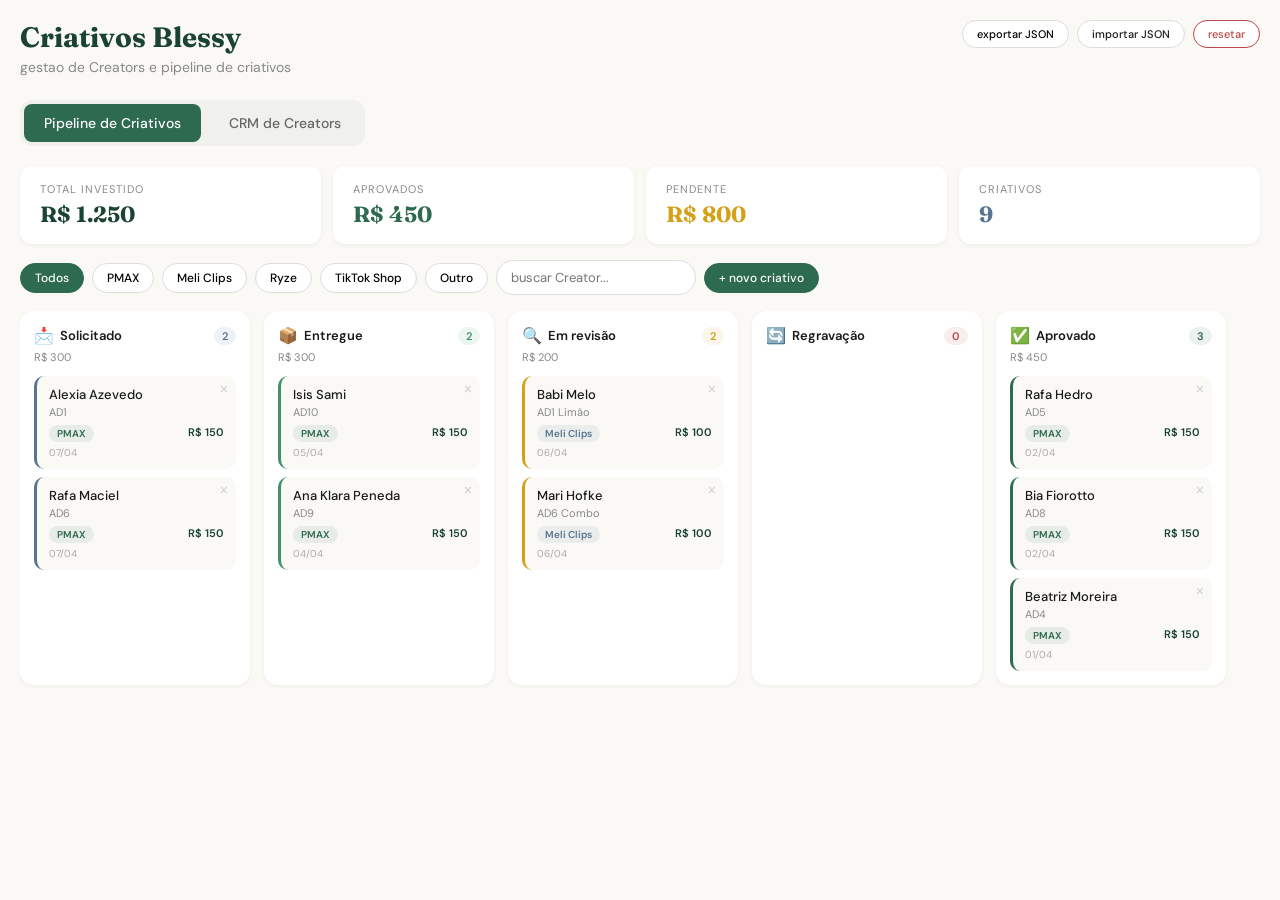
==== commit 7a045bf4: "Rename index (1).html to index.html" ====
--- a/index.html
+++ b/index.html
@@ -1,20 +1,16 @@
 <!DOCTYPE html>
 <html lang="pt-BR">
-  <head>
-    <meta charset="UTF-8" />
-    <meta name="viewport" content="width=device-width, initial-scale=1.0" />
-    <title>Criativos Blessy</title>
-    <link rel="preconnect" href="https://fonts.googleapis.com" />
-    <link rel="preconnect" href="https://fonts.gstatic.com" crossorigin />
-    <link href="https://fonts.googleapis.com/css2?family=DM+Sans:ital,opsz,wght@0,9..40,300;0,9..40,400;0,9..40,500;0,9..40,600;0,9..40,700;1,9..40,400&family=Fraunces:opsz,wght@9..144,400;9..144,600;9..144,700&display=swap" rel="stylesheet" />
-    <style>
+<head>
+<meta charset="UTF-8" />
+<meta name="viewport" content="width=device-width, initial-scale=1.0" />
+<title>Criativos Blessy</title>
+<link rel="preconnect" href="https://fonts.googleapis.com" />
+<link rel="preconnect" href="https://fonts.gstatic.com" crossorigin />
+<link href="https://fonts.googleapis.com/css2?family=DM+Sans:ital,opsz,wght@0,9..40,300;0,9..40,400;0,9..40,500;0,9..40,600;0,9..40,700;1,9..40,400&family=Fraunces:opsz,wght@9..144,400;9..144,600;9..144,700&display=swap" rel="stylesheet" />
+<style>
 *{box-sizing:border-box;margin:0;padding:0}body{font-family:DM Sans,sans-serif;background:#faf9f6;color:#1a1a1a;min-height:100vh}::-webkit-scrollbar{width:6px;height:6px}::-webkit-scrollbar-thumb{background:#ccc;border-radius:3px}.col-drop{transition:background .2s}.col-drop.over{background:#2d6a4f14!important}.card{transition:transform .15s,box-shadow .15s;cursor:grab}.card:hover{transform:translateY(-2px);box-shadow:0 6px 20px #0000001a}.card:active{cursor:grabbing}.tab-btn{border:none;background:none;cursor:pointer;padding:10px 20px;font-size:14px;font-weight:500;border-radius:8px;transition:all .2s;font-family:DM Sans,sans-serif}.tab-btn.active{background:#2d6a4f;color:#fff}.tab-btn:not(.active){color:#666}.tab-btn:not(.active):hover{background:#e8e8e8}.badge{display:inline-block;padding:2px 8px;border-radius:10px;font-size:11px;font-weight:600}.add-btn{border:2px dashed #ccc;background:none;cursor:pointer;padding:8px;border-radius:8px;width:100%;color:#999;font-size:13px;transition:all .2s;font-family:DM Sans}.add-btn:hover{border-color:#2d6a4f;color:#2d6a4f}.modal-overlay{position:fixed;top:0;right:0;bottom:0;left:0;background:#0006;display:flex;align-items:center;justify-content:center;z-index:100}.modal{background:#fff;border-radius:16px;padding:28px;width:400px;max-width:90vw;max-height:90vh;overflow-y:auto}.modal input,.modal select{width:100%;padding:10px 12px;border:1.5px solid #ddd;border-radius:8px;font-size:14px;font-family:DM Sans;margin-bottom:12px;outline:none}.modal input:focus,.modal select:focus{border-color:#2d6a4f}.modal-submit{background:#2d6a4f;color:#fff;border:none;padding:10px 20px;border-radius:8px;cursor:pointer;font-weight:600;font-family:DM Sans;width:100%;font-size:14px}.modal-submit:hover{background:#1b4332}.remove-btn{position:absolute;top:6px;right:8px;background:none;border:none;cursor:pointer;color:#ccc;font-size:14px;line-height:1}.remove-btn:hover{color:#bc4749}.stat-card{background:#fff;border-radius:12px;padding:16px 20px;flex:1;min-width:140px;box-shadow:0 1px 4px #0000000f}.filter-btn{border:1.5px solid #ddd;background:#fff;padding:6px 14px;border-radius:20px;font-size:12px;cursor:pointer;font-family:DM Sans;font-weight:500;transition:all .15s}.filter-btn.active{background:#2d6a4f;color:#fff;border-color:#2d6a4f}.search-input{padding:8px 14px;border:1.5px solid #ddd;border-radius:20px;font-size:13px;font-family:DM Sans;outline:none;width:200px}.search-input:focus{border-color:#2d6a4f}.criativo-row{display:flex;align-items:center;gap:6px;padding:5px 0;border-bottom:1px solid #f0efe9;font-size:11px}.criativo-row:last-child{border-bottom:none}.expand-btn{background:none;border:none;cursor:pointer;font-size:11px;color:#2d6a4f;font-family:DM Sans;font-weight:500;padding:4px 0}.expand-btn:hover{text-decoration:underline}.add-criativo-inline{background:none;border:1px dashed #ccc;cursor:pointer;font-size:10px;color:#999;font-family:DM Sans;padding:3px 8px;border-radius:6px;margin-top:4px}.add-criativo-inline:hover{border-color:#2d6a4f;color:#2d6a4f}.micro-remove{background:none;border:none;cursor:pointer;color:#ccc;font-size:12px;padding:0 2px;line-height:1}.micro-remove:hover{color:#bc4749}.toast{position:fixed;bottom:20px;right:20px;background:#1b4332;color:#fff;padding:10px 18px;border-radius:10px;font-size:13px;font-family:DM Sans;box-shadow:0 4px 16px #0003;animation:fadeIn .3s ease;z-index:200}@keyframes fadeIn{0%{opacity:0;transform:translateY(10px)}to{opacity:1;transform:translateY(0)}}
-    </style>
-  </head>
-  <body>
-    <div id="root"></div>
-    <script type="module">
-(function(){const t=document.createElement("link").relList;if(t&&t.supports&&t.supports("modulepreload"))return;for(const l of document.querySelectorAll('link[rel="modulepreload"]'))r(l);new MutationObserver(l=>{for(const o of l)if(o.type==="childList")for(const i of o.addedNodes)i.tagName==="LINK"&&i.rel==="modulepreload"&&r(i)}).observe(document,{childList:!0,subtree:!0});function n(l){const o={};return l.integrity&&(o.integrity=l.integrity),l.referrerPolicy&&(o.referrerPolicy=l.referrerPolicy),l.crossOrigin==="use-credentials"?o.credentials="include":l.crossOrigin==="anonymous"?o.credentials="omit":o.credentials="same-origin",o}function r(l){if(l.ep)return;l.ep=!0;const o=n(l);fetch(l.href,o)}})();function vc(e){return e&&e.__esModule&&Object.prototype.hasOwnProperty.call(e,"default")?e.default:e}var ra={exports:{}},sl={},la={exports:{}},I={};/**
+</style></head><body><div id="root"></div><script type="module">
+(function(){const t=document.createElement("link").relList;if(t&&t.supports&&t.supports("modulepreload"))return;for(const l of document.querySelectorAll('link[rel="modulepreload"]'))r(l);new MutationObserver(l=>{for(const o of l)if(o.type==="childList")for(const i of o.addedNodes)i.tagName==="LINK"&&i.rel==="modulepreload"&&r(i)}).observe(document,{childList:!0,subtree:!0});function n(l){const o={};return l.integrity&&(o.integrity=l.integrity),l.referrerPolicy&&(o.referrerPolicy=l.referrerPolicy),l.crossOrigin==="use-credentials"?o.credentials="include":l.crossOrigin==="anonymous"?o.credentials="omit":o.credentials="same-origin",o}function r(l){if(l.ep)return;l.ep=!0;const o=n(l);fetch(l.href,o)}})();function Sc(e){return e&&e.__esModule&&Object.prototype.hasOwnProperty.call(e,"default")?e.default:e}var ua={exports:{}},cl={},aa={exports:{}},I={};/**
  * @license React
  * react.production.min.js
  *
@@ -22,7 +18,7 @@
  *
  * This source code is licensed under the MIT license found in the
  * LICENSE file in the root directory of this source tree.
- */var lr=Symbol.for("react.element"),hc=Symbol.for("react.portal"),yc=Symbol.for("react.fragment"),gc=Symbol.for("react.strict_mode"),wc=Symbol.for("react.profiler"),Sc=Symbol.for("react.provider"),kc=Symbol.for("react.context"),xc=Symbol.for("react.forward_ref"),Cc=Symbol.for("react.suspense"),Ec=Symbol.for("react.memo"),_c=Symbol.for("react.lazy"),Wi=Symbol.iterator;function Pc(e){return e===null||typeof e!="object"?null:(e=Wi&&e[Wi]||e["@@iterator"],typeof e=="function"?e:null)}var oa={isMounted:function(){return!1},enqueueForceUpdate:function(){},enqueueReplaceState:function(){},enqueueSetState:function(){}},ia=Object.assign,ua={};function pn(e,t,n){this.props=e,this.context=t,this.refs=ua,this.updater=n||oa}pn.prototype.isReactComponent={};pn.prototype.setState=function(e,t){if(typeof e!="object"&&typeof e!="function"&&e!=null)throw Error("setState(...): takes an object of state variables to update or a function which returns an object of state variables.");this.updater.enqueueSetState(this,e,t,"setState")};pn.prototype.forceUpdate=function(e){this.updater.enqueueForceUpdate(this,e,"forceUpdate")};function aa(){}aa.prototype=pn.prototype;function Yo(e,t,n){this.props=e,this.context=t,this.refs=ua,this.updater=n||oa}var Go=Yo.prototype=new aa;Go.constructor=Yo;ia(Go,pn.prototype);Go.isPureReactComponent=!0;var Vi=Array.isArray,sa=Object.prototype.hasOwnProperty,Zo={current:null},ca={key:!0,ref:!0,__self:!0,__source:!0};function fa(e,t,n){var r,l={},o=null,i=null;if(t!=null)for(r in t.ref!==void 0&&(i=t.ref),t.key!==void 0&&(o=""+t.key),t)sa.call(t,r)&&!ca.hasOwnProperty(r)&&(l[r]=t[r]);var u=arguments.length-2;if(u===1)l.children=n;else if(1<u){for(var a=Array(u),c=0;c<u;c++)a[c]=arguments[c+2];l.children=a}if(e&&e.defaultProps)for(r in u=e.defaultProps,u)l[r]===void 0&&(l[r]=u[r]);return{$$typeof:lr,type:e,key:o,ref:i,props:l,_owner:Zo.current}}function Nc(e,t){return{$$typeof:lr,type:e.type,key:t,ref:e.ref,props:e.props,_owner:e._owner}}function Jo(e){return typeof e=="object"&&e!==null&&e.$$typeof===lr}function zc(e){var t={"=":"=0",":":"=2"};return"$"+e.replace(/[=:]/g,function(n){return t[n]})}var Hi=/\/+/g;function Nl(e,t){return typeof e=="object"&&e!==null&&e.key!=null?zc(""+e.key):t.toString(36)}function Nr(e,t,n,r,l){var o=typeof e;(o==="undefined"||o==="boolean")&&(e=null);var i=!1;if(e===null)i=!0;else switch(o){case"string":case"number":i=!0;break;case"object":switch(e.$$typeof){case lr:case hc:i=!0}}if(i)return i=e,l=l(i),e=r===""?"."+Nl(i,0):r,Vi(l)?(n="",e!=null&&(n=e.replace(Hi,"$&/")+"/"),Nr(l,t,n,"",function(c){return c})):l!=null&&(Jo(l)&&(l=Nc(l,n+(!l.key||i&&i.key===l.key?"":(""+l.key).replace(Hi,"$&/")+"/")+e)),t.push(l)),1;if(i=0,r=r===""?".":r+":",Vi(e))for(var u=0;u<e.length;u++){o=e[u];var a=r+Nl(o,u);i+=Nr(o,t,n,a,l)}else if(a=Pc(e),typeof a=="function")for(e=a.call(e),u=0;!(o=e.next()).done;)o=o.value,a=r+Nl(o,u++),i+=Nr(o,t,n,a,l);else if(o==="object")throw t=String(e),Error("Objects are not valid as a React child (found: "+(t==="[object Object]"?"object with keys {"+Object.keys(e).join(", ")+"}":t)+"). If you meant to render a collection of children, use an array instead.");return i}function cr(e,t,n){if(e==null)return e;var r=[],l=0;return Nr(e,r,"","",function(o){return t.call(n,o,l++)}),r}function jc(e){if(e._status===-1){var t=e._result;t=t(),t.then(function(n){(e._status===0||e._status===-1)&&(e._status=1,e._result=n)},function(n){(e._status===0||e._status===-1)&&(e._status=2,e._result=n)}),e._status===-1&&(e._status=0,e._result=t)}if(e._status===1)return e._result.default;throw e._result}var pe={current:null},zr={transition:null},Tc={ReactCurrentDispatcher:pe,ReactCurrentBatchConfig:zr,ReactCurrentOwner:Zo};function da(){throw Error("act(...) is not supported in production builds of React.")}I.Children={map:cr,forEach:function(e,t,n){cr(e,function(){t.apply(this,arguments)},n)},count:function(e){var t=0;return cr(e,function(){t++}),t},toArray:function(e){return cr(e,function(t){return t})||[]},only:function(e){if(!Jo(e))throw Error("React.Children.only expected to receive a single React element child.");return e}};I.Component=pn;I.Fragment=yc;I.Profiler=wc;I.PureComponent=Yo;I.StrictMode=gc;I.Suspense=Cc;I.__SECRET_INTERNALS_DO_NOT_USE_OR_YOU_WILL_BE_FIRED=Tc;I.act=da;I.cloneElement=function(e,t,n){if(e==null)throw Error("React.cloneElement(...): The argument must be a React element, but you passed "+e+".");var r=ia({},e.props),l=e.key,o=e.ref,i=e._owner;if(t!=null){if(t.ref!==void 0&&(o=t.ref,i=Zo.current),t.key!==void 0&&(l=""+t.key),e.type&&e.type.defaultProps)var u=e.type.defaultProps;for(a in t)sa.call(t,a)&&!ca.hasOwnProperty(a)&&(r[a]=t[a]===void 0&&u!==void 0?u[a]:t[a])}var a=arguments.length-2;if(a===1)r.children=n;else if(1<a){u=Array(a);for(var c=0;c<a;c++)u[c]=arguments[c+2];r.children=u}return{$$typeof:lr,type:e.type,key:l,ref:o,props:r,_owner:i}};I.createContext=function(e){return e={$$typeof:kc,_currentValue:e,_currentValue2:e,_threadCount:0,Provider:null,Consumer:null,_defaultValue:null,_globalName:null},e.Provider={$$typeof:Sc,_context:e},e.Consumer=e};I.createElement=fa;I.createFactory=function(e){var t=fa.bind(null,e);return t.type=e,t};I.createRef=function(){return{current:null}};I.forwardRef=function(e){return{$$typeof:xc,render:e}};I.isValidElement=Jo;I.lazy=function(e){return{$$typeof:_c,_payload:{_status:-1,_result:e},_init:jc}};I.memo=function(e,t){return{$$typeof:Ec,type:e,compare:t===void 0?null:t}};I.startTransition=function(e){var t=zr.transition;zr.transition={};try{e()}finally{zr.transition=t}};I.unstable_act=da;I.useCallback=function(e,t){return pe.current.useCallback(e,t)};I.useContext=function(e){return pe.current.useContext(e)};I.useDebugValue=function(){};I.useDeferredValue=function(e){return pe.current.useDeferredValue(e)};I.useEffect=function(e,t){return pe.current.useEffect(e,t)};I.useId=function(){return pe.current.useId()};I.useImperativeHandle=function(e,t,n){return pe.current.useImperativeHandle(e,t,n)};I.useInsertionEffect=function(e,t){return pe.current.useInsertionEffect(e,t)};I.useLayoutEffect=function(e,t){return pe.current.useLayoutEffect(e,t)};I.useMemo=function(e,t){return pe.current.useMemo(e,t)};I.useReducer=function(e,t,n){return pe.current.useReducer(e,t,n)};I.useRef=function(e){return pe.current.useRef(e)};I.useState=function(e){return pe.current.useState(e)};I.useSyncExternalStore=function(e,t,n){return pe.current.useSyncExternalStore(e,t,n)};I.useTransition=function(){return pe.current.useTransition()};I.version="18.3.1";la.exports=I;var te=la.exports;const Lc=vc(te);/**
+ */var or=Symbol.for("react.element"),wc=Symbol.for("react.portal"),kc=Symbol.for("react.fragment"),xc=Symbol.for("react.strict_mode"),Cc=Symbol.for("react.profiler"),Ec=Symbol.for("react.provider"),_c=Symbol.for("react.context"),Pc=Symbol.for("react.forward_ref"),Nc=Symbol.for("react.suspense"),zc=Symbol.for("react.memo"),jc=Symbol.for("react.lazy"),Xi=Symbol.iterator;function Tc(e){return e===null||typeof e!="object"?null:(e=Xi&&e[Xi]||e["@@iterator"],typeof e=="function"?e:null)}var sa={isMounted:function(){return!1},enqueueForceUpdate:function(){},enqueueReplaceState:function(){},enqueueSetState:function(){}},ca=Object.assign,fa={};function hn(e,t,n){this.props=e,this.context=t,this.refs=fa,this.updater=n||sa}hn.prototype.isReactComponent={};hn.prototype.setState=function(e,t){if(typeof e!="object"&&typeof e!="function"&&e!=null)throw Error("setState(...): takes an object of state variables to update or a function which returns an object of state variables.");this.updater.enqueueSetState(this,e,t,"setState")};hn.prototype.forceUpdate=function(e){this.updater.enqueueForceUpdate(this,e,"forceUpdate")};function da(){}da.prototype=hn.prototype;function qo(e,t,n){this.props=e,this.context=t,this.refs=fa,this.updater=n||sa}var bo=qo.prototype=new da;bo.constructor=qo;ca(bo,hn.prototype);bo.isPureReactComponent=!0;var Ki=Array.isArray,pa=Object.prototype.hasOwnProperty,ei={current:null},ma={key:!0,ref:!0,__self:!0,__source:!0};function va(e,t,n){var r,l={},o=null,i=null;if(t!=null)for(r in t.ref!==void 0&&(i=t.ref),t.key!==void 0&&(o=""+t.key),t)pa.call(t,r)&&!ma.hasOwnProperty(r)&&(l[r]=t[r]);var u=arguments.length-2;if(u===1)l.children=n;else if(1<u){for(var a=Array(u),c=0;c<u;c++)a[c]=arguments[c+2];l.children=a}if(e&&e.defaultProps)for(r in u=e.defaultProps,u)l[r]===void 0&&(l[r]=u[r]);return{$$typeof:or,type:e,key:o,ref:i,props:l,_owner:ei.current}}function Lc(e,t){return{$$typeof:or,type:e.type,key:t,ref:e.ref,props:e.props,_owner:e._owner}}function ti(e){return typeof e=="object"&&e!==null&&e.$$typeof===or}function Rc(e){var t={"=":"=0",":":"=2"};return"$"+e.replace(/[=:]/g,function(n){return t[n]})}var Yi=/\/+/g;function zl(e,t){return typeof e=="object"&&e!==null&&e.key!=null?Rc(""+e.key):t.toString(36)}function zr(e,t,n,r,l){var o=typeof e;(o==="undefined"||o==="boolean")&&(e=null);var i=!1;if(e===null)i=!0;else switch(o){case"string":case"number":i=!0;break;case"object":switch(e.$$typeof){case or:case wc:i=!0}}if(i)return i=e,l=l(i),e=r===""?"."+zl(i,0):r,Ki(l)?(n="",e!=null&&(n=e.replace(Yi,"$&/")+"/"),zr(l,t,n,"",function(c){return c})):l!=null&&(ti(l)&&(l=Lc(l,n+(!l.key||i&&i.key===l.key?"":(""+l.key).replace(Yi,"$&/")+"/")+e)),t.push(l)),1;if(i=0,r=r===""?".":r+":",Ki(e))for(var u=0;u<e.length;u++){o=e[u];var a=r+zl(o,u);i+=zr(o,t,n,a,l)}else if(a=Tc(e),typeof a=="function")for(e=a.call(e),u=0;!(o=e.next()).done;)o=o.value,a=r+zl(o,u++),i+=zr(o,t,n,a,l);else if(o==="object")throw t=String(e),Error("Objects are not valid as a React child (found: "+(t==="[object Object]"?"object with keys {"+Object.keys(e).join(", ")+"}":t)+"). If you meant to render a collection of children, use an array instead.");return i}function fr(e,t,n){if(e==null)return e;var r=[],l=0;return zr(e,r,"","",function(o){return t.call(n,o,l++)}),r}function Dc(e){if(e._status===-1){var t=e._result;t=t(),t.then(function(n){(e._status===0||e._status===-1)&&(e._status=1,e._result=n)},function(n){(e._status===0||e._status===-1)&&(e._status=2,e._result=n)}),e._status===-1&&(e._status=0,e._result=t)}if(e._status===1)return e._result.default;throw e._result}var ve={current:null},jr={transition:null},Mc={ReactCurrentDispatcher:ve,ReactCurrentBatchConfig:jr,ReactCurrentOwner:ei};function ha(){throw Error("act(...) is not supported in production builds of React.")}I.Children={map:fr,forEach:function(e,t,n){fr(e,function(){t.apply(this,arguments)},n)},count:function(e){var t=0;return fr(e,function(){t++}),t},toArray:function(e){return fr(e,function(t){return t})||[]},only:function(e){if(!ti(e))throw Error("React.Children.only expected to receive a single React element child.");return e}};I.Component=hn;I.Fragment=kc;I.Profiler=Cc;I.PureComponent=qo;I.StrictMode=xc;I.Suspense=Nc;I.__SECRET_INTERNALS_DO_NOT_USE_OR_YOU_WILL_BE_FIRED=Mc;I.act=ha;I.cloneElement=function(e,t,n){if(e==null)throw Error("React.cloneElement(...): The argument must be a React element, but you passed "+e+".");var r=ca({},e.props),l=e.key,o=e.ref,i=e._owner;if(t!=null){if(t.ref!==void 0&&(o=t.ref,i=ei.current),t.key!==void 0&&(l=""+t.key),e.type&&e.type.defaultProps)var u=e.type.defaultProps;for(a in t)pa.call(t,a)&&!ma.hasOwnProperty(a)&&(r[a]=t[a]===void 0&&u!==void 0?u[a]:t[a])}var a=arguments.length-2;if(a===1)r.children=n;else if(1<a){u=Array(a);for(var c=0;c<a;c++)u[c]=arguments[c+2];r.children=u}return{$$typeof:or,type:e.type,key:l,ref:o,props:r,_owner:i}};I.createContext=function(e){return e={$$typeof:_c,_currentValue:e,_currentValue2:e,_threadCount:0,Provider:null,Consumer:null,_defaultValue:null,_globalName:null},e.Provider={$$typeof:Ec,_context:e},e.Consumer=e};I.createElement=va;I.createFactory=function(e){var t=va.bind(null,e);return t.type=e,t};I.createRef=function(){return{current:null}};I.forwardRef=function(e){return{$$typeof:Pc,render:e}};I.isValidElement=ti;I.lazy=function(e){return{$$typeof:jc,_payload:{_status:-1,_result:e},_init:Dc}};I.memo=function(e,t){return{$$typeof:zc,type:e,compare:t===void 0?null:t}};I.startTransition=function(e){var t=jr.transition;jr.transition={};try{e()}finally{jr.transition=t}};I.unstable_act=ha;I.useCallback=function(e,t){return ve.current.useCallback(e,t)};I.useContext=function(e){return ve.current.useContext(e)};I.useDebugValue=function(){};I.useDeferredValue=function(e){return ve.current.useDeferredValue(e)};I.useEffect=function(e,t){return ve.current.useEffect(e,t)};I.useId=function(){return ve.current.useId()};I.useImperativeHandle=function(e,t,n){return ve.current.useImperativeHandle(e,t,n)};I.useInsertionEffect=function(e,t){return ve.current.useInsertionEffect(e,t)};I.useLayoutEffect=function(e,t){return ve.current.useLayoutEffect(e,t)};I.useMemo=function(e,t){return ve.current.useMemo(e,t)};I.useReducer=function(e,t,n){return ve.current.useReducer(e,t,n)};I.useRef=function(e){return ve.current.useRef(e)};I.useState=function(e){return ve.current.useState(e)};I.useSyncExternalStore=function(e,t,n){return ve.current.useSyncExternalStore(e,t,n)};I.useTransition=function(){return ve.current.useTransition()};I.version="18.3.1";aa.exports=I;var re=aa.exports;const Oc=Sc(re);/**
  * @license React
  * react-jsx-runtime.production.min.js
  *
@@ -30,7 +26,7 @@
  *
  * This source code is licensed under the MIT license found in the
  * LICENSE file in the root directory of this source tree.
- */var Rc=te,Dc=Symbol.for("react.element"),Mc=Symbol.for("react.fragment"),Oc=Object.prototype.hasOwnProperty,Ic=Rc.__SECRET_INTERNALS_DO_NOT_USE_OR_YOU_WILL_BE_FIRED.ReactCurrentOwner,Fc={key:!0,ref:!0,__self:!0,__source:!0};function pa(e,t,n){var r,l={},o=null,i=null;n!==void 0&&(o=""+n),t.key!==void 0&&(o=""+t.key),t.ref!==void 0&&(i=t.ref);for(r in t)Oc.call(t,r)&&!Fc.hasOwnProperty(r)&&(l[r]=t[r]);if(e&&e.defaultProps)for(r in t=e.defaultProps,t)l[r]===void 0&&(l[r]=t[r]);return{$$typeof:Dc,type:e,key:o,ref:i,props:l,_owner:Ic.current}}sl.Fragment=Mc;sl.jsx=pa;sl.jsxs=pa;ra.exports=sl;var y=ra.exports,eo={},ma={exports:{}},Pe={},va={exports:{}},ha={};/**
+ */var Ic=re,Fc=Symbol.for("react.element"),Ac=Symbol.for("react.fragment"),Uc=Object.prototype.hasOwnProperty,Bc=Ic.__SECRET_INTERNALS_DO_NOT_USE_OR_YOU_WILL_BE_FIRED.ReactCurrentOwner,Wc={key:!0,ref:!0,__self:!0,__source:!0};function ga(e,t,n){var r,l={},o=null,i=null;n!==void 0&&(o=""+n),t.key!==void 0&&(o=""+t.key),t.ref!==void 0&&(i=t.ref);for(r in t)Uc.call(t,r)&&!Wc.hasOwnProperty(r)&&(l[r]=t[r]);if(e&&e.defaultProps)for(r in t=e.defaultProps,t)l[r]===void 0&&(l[r]=t[r]);return{$$typeof:Fc,type:e,key:o,ref:i,props:l,_owner:Bc.current}}cl.Fragment=Ac;cl.jsx=ga;cl.jsxs=ga;ua.exports=cl;var h=ua.exports,lo={},ya={exports:{}},Ne={},Sa={exports:{}},wa={};/**
  * @license React
  * scheduler.production.min.js
  *
@@ -38,7 +34,7 @@
  *
  * This source code is licensed under the MIT license found in the
  * LICENSE file in the root directory of this source tree.
- */(function(e){function t(E,D){var M=E.length;E.push(D);e:for(;0<M;){var Q=M-1>>>1,J=E[Q];if(0<l(J,D))E[Q]=D,E[M]=J,M=Q;else break e}}function n(E){return E.length===0?null:E[0]}function r(E){if(E.length===0)return null;var D=E[0],M=E.pop();if(M!==D){E[0]=M;e:for(var Q=0,J=E.length,At=J>>>1;Q<At;){var h=2*(Q+1)-1,T=E[h],P=h+1,L=E[P];if(0>l(T,M))P<J&&0>l(L,T)?(E[Q]=L,E[P]=M,Q=P):(E[Q]=T,E[h]=M,Q=h);else if(P<J&&0>l(L,M))E[Q]=L,E[P]=M,Q=P;else break e}}return D}function l(E,D){var M=E.sortIndex-D.sortIndex;return M!==0?M:E.id-D.id}if(typeof performance=="object"&&typeof performance.now=="function"){var o=performance;e.unstable_now=function(){return o.now()}}else{var i=Date,u=i.now();e.unstable_now=function(){return i.now()-u}}var a=[],c=[],v=1,m=null,p=3,S=!1,k=!1,x=!1,U=typeof setTimeout=="function"?setTimeout:null,f=typeof clearTimeout=="function"?clearTimeout:null,s=typeof setImmediate<"u"?setImmediate:null;typeof navigator<"u"&&navigator.scheduling!==void 0&&navigator.scheduling.isInputPending!==void 0&&navigator.scheduling.isInputPending.bind(navigator.scheduling);function d(E){for(var D=n(c);D!==null;){if(D.callback===null)r(c);else if(D.startTime<=E)r(c),D.sortIndex=D.expirationTime,t(a,D);else break;D=n(c)}}function g(E){if(x=!1,d(E),!k)if(n(a)!==null)k=!0,hn(C);else{var D=n(c);D!==null&&yn(g,D.startTime-E)}}function C(E,D){k=!1,x&&(x=!1,f(N),N=-1),S=!0;var M=p;try{for(d(D),m=n(a);m!==null&&(!(m.expirationTime>D)||E&&!Se());){var Q=m.callback;if(typeof Q=="function"){m.callback=null,p=m.priorityLevel;var J=Q(m.expirationTime<=D);D=e.unstable_now(),typeof J=="function"?m.callback=J:m===n(a)&&r(a),d(D)}else r(a);m=n(a)}if(m!==null)var At=!0;else{var h=n(c);h!==null&&yn(g,h.startTime-D),At=!1}return At}finally{m=null,p=M,S=!1}}var z=!1,j=null,N=-1,V=5,O=-1;function Se(){return!(e.unstable_now()-O<V)}function nt(){if(j!==null){var E=e.unstable_now();O=E;var D=!0;try{D=j(!0,E)}finally{D?rt():(z=!1,j=null)}}else z=!1}var rt;if(typeof s=="function")rt=function(){s(nt)};else if(typeof MessageChannel<"u"){var sr=new MessageChannel,_l=sr.port2;sr.port1.onmessage=nt,rt=function(){_l.postMessage(null)}}else rt=function(){U(nt,0)};function hn(E){j=E,z||(z=!0,rt())}function yn(E,D){N=U(function(){E(e.unstable_now())},D)}e.unstable_IdlePriority=5,e.unstable_ImmediatePriority=1,e.unstable_LowPriority=4,e.unstable_NormalPriority=3,e.unstable_Profiling=null,e.unstable_UserBlockingPriority=2,e.unstable_cancelCallback=function(E){E.callback=null},e.unstable_continueExecution=function(){k||S||(k=!0,hn(C))},e.unstable_forceFrameRate=function(E){0>E||125<E?console.error("forceFrameRate takes a positive int between 0 and 125, forcing frame rates higher than 125 fps is not supported"):V=0<E?Math.floor(1e3/E):5},e.unstable_getCurrentPriorityLevel=function(){return p},e.unstable_getFirstCallbackNode=function(){return n(a)},e.unstable_next=function(E){switch(p){case 1:case 2:case 3:var D=3;break;default:D=p}var M=p;p=D;try{return E()}finally{p=M}},e.unstable_pauseExecution=function(){},e.unstable_requestPaint=function(){},e.unstable_runWithPriority=function(E,D){switch(E){case 1:case 2:case 3:case 4:case 5:break;default:E=3}var M=p;p=E;try{return D()}finally{p=M}},e.unstable_scheduleCallback=function(E,D,M){var Q=e.unstable_now();switch(typeof M=="object"&&M!==null?(M=M.delay,M=typeof M=="number"&&0<M?Q+M:Q):M=Q,E){case 1:var J=-1;break;case 2:J=250;break;case 5:J=1073741823;break;case 4:J=1e4;break;default:J=5e3}return J=M+J,E={id:v++,callback:D,priorityLevel:E,startTime:M,expirationTime:J,sortIndex:-1},M>Q?(E.sortIndex=M,t(c,E),n(a)===null&&E===n(c)&&(x?(f(N),N=-1):x=!0,yn(g,M-Q))):(E.sortIndex=J,t(a,E),k||S||(k=!0,hn(C))),E},e.unstable_shouldYield=Se,e.unstable_wrapCallback=function(E){var D=p;return function(){var M=p;p=D;try{return E.apply(this,arguments)}finally{p=M}}}})(ha);va.exports=ha;var Ac=va.exports;/**
+ */(function(e){function t(E,R){var M=E.length;E.push(R);e:for(;0<M;){var X=M-1>>>1,q=E[X];if(0<l(q,R))E[X]=R,E[M]=q,M=X;else break e}}function n(E){return E.length===0?null:E[0]}function r(E){if(E.length===0)return null;var R=E[0],M=E.pop();if(M!==R){E[0]=M;e:for(var X=0,q=E.length,Wt=q>>>1;X<Wt;){var Ye=2*(X+1)-1,g=E[Ye],T=Ye+1,P=E[T];if(0>l(g,M))T<q&&0>l(P,g)?(E[X]=P,E[T]=M,X=T):(E[X]=g,E[Ye]=M,X=Ye);else if(T<q&&0>l(P,M))E[X]=P,E[T]=M,X=T;else break e}}return R}function l(E,R){var M=E.sortIndex-R.sortIndex;return M!==0?M:E.id-R.id}if(typeof performance=="object"&&typeof performance.now=="function"){var o=performance;e.unstable_now=function(){return o.now()}}else{var i=Date,u=i.now();e.unstable_now=function(){return i.now()-u}}var a=[],c=[],v=1,m=null,p=3,w=!1,k=!1,x=!1,B=typeof setTimeout=="function"?setTimeout:null,f=typeof clearTimeout=="function"?clearTimeout:null,s=typeof setImmediate<"u"?setImmediate:null;typeof navigator<"u"&&navigator.scheduling!==void 0&&navigator.scheduling.isInputPending!==void 0&&navigator.scheduling.isInputPending.bind(navigator.scheduling);function d(E){for(var R=n(c);R!==null;){if(R.callback===null)r(c);else if(R.startTime<=E)r(c),R.sortIndex=R.expirationTime,t(a,R);else break;R=n(c)}}function y(E){if(x=!1,d(E),!k)if(n(a)!==null)k=!0,Sn(C);else{var R=n(c);R!==null&&wn(y,R.startTime-E)}}function C(E,R){k=!1,x&&(x=!1,f(N),N=-1),w=!0;var M=p;try{for(d(R),m=n(a);m!==null&&(!(m.expirationTime>R)||E&&!xe());){var X=m.callback;if(typeof X=="function"){m.callback=null,p=m.priorityLevel;var q=X(m.expirationTime<=R);R=e.unstable_now(),typeof q=="function"?m.callback=q:m===n(a)&&r(a),d(R)}else r(a);m=n(a)}if(m!==null)var Wt=!0;else{var Ye=n(c);Ye!==null&&wn(y,Ye.startTime-R),Wt=!1}return Wt}finally{m=null,p=M,w=!1}}var z=!1,j=null,N=-1,H=5,O=-1;function xe(){return!(e.unstable_now()-O<H)}function ot(){if(j!==null){var E=e.unstable_now();O=E;var R=!0;try{R=j(!0,E)}finally{R?it():(z=!1,j=null)}}else z=!1}var it;if(typeof s=="function")it=function(){s(ot)};else if(typeof MessageChannel<"u"){var cr=new MessageChannel,Pl=cr.port2;cr.port1.onmessage=ot,it=function(){Pl.postMessage(null)}}else it=function(){B(ot,0)};function Sn(E){j=E,z||(z=!0,it())}function wn(E,R){N=B(function(){E(e.unstable_now())},R)}e.unstable_IdlePriority=5,e.unstable_ImmediatePriority=1,e.unstable_LowPriority=4,e.unstable_NormalPriority=3,e.unstable_Profiling=null,e.unstable_UserBlockingPriority=2,e.unstable_cancelCallback=function(E){E.callback=null},e.unstable_continueExecution=function(){k||w||(k=!0,Sn(C))},e.unstable_forceFrameRate=function(E){0>E||125<E?console.error("forceFrameRate takes a positive int between 0 and 125, forcing frame rates higher than 125 fps is not supported"):H=0<E?Math.floor(1e3/E):5},e.unstable_getCurrentPriorityLevel=function(){return p},e.unstable_getFirstCallbackNode=function(){return n(a)},e.unstable_next=function(E){switch(p){case 1:case 2:case 3:var R=3;break;default:R=p}var M=p;p=R;try{return E()}finally{p=M}},e.unstable_pauseExecution=function(){},e.unstable_requestPaint=function(){},e.unstable_runWithPriority=function(E,R){switch(E){case 1:case 2:case 3:case 4:case 5:break;default:E=3}var M=p;p=E;try{return R()}finally{p=M}},e.unstable_scheduleCallback=function(E,R,M){var X=e.unstable_now();switch(typeof M=="object"&&M!==null?(M=M.delay,M=typeof M=="number"&&0<M?X+M:X):M=X,E){case 1:var q=-1;break;case 2:q=250;break;case 5:q=1073741823;break;case 4:q=1e4;break;default:q=5e3}return q=M+q,E={id:v++,callback:R,priorityLevel:E,startTime:M,expirationTime:q,sortIndex:-1},M>X?(E.sortIndex=M,t(c,E),n(a)===null&&E===n(c)&&(x?(f(N),N=-1):x=!0,wn(y,M-X))):(E.sortIndex=q,t(a,E),k||w||(k=!0,Sn(C))),E},e.unstable_shouldYield=xe,e.unstable_wrapCallback=function(E){var R=p;return function(){var M=p;p=R;try{return E.apply(this,arguments)}finally{p=M}}}})(wa);Sa.exports=wa;var $c=Sa.exports;/**
  * @license React
  * react-dom.production.min.js
  *
@@ -46,14 +42,12 @@
  *
  * This source code is licensed under the MIT license found in the
  * LICENSE file in the root directory of this source tree.
- */var Uc=te,_e=Ac;function w(e){for(var t="https://reactjs.org/docs/error-decoder.html?invariant="+e,n=1;n<arguments.length;n++)t+="&args[]="+encodeURIComponent(arguments[n]);return"Minified React error #"+e+"; visit "+t+" for the full message or use the non-minified dev environment for full errors and additional helpful warnings."}var ya=new Set,$n={};function It(e,t){on(e,t),on(e+"Capture",t)}function on(e,t){for($n[e]=t,e=0;e<t.length;e++)ya.add(t[e])}var Je=!(typeof window>"u"||typeof window.document>"u"||typeof window.document.createElement>"u"),to=Object.prototype.hasOwnProperty,Bc=/^[:A-Z_a-z\u00C0-\u00D6\u00D8-\u00F6\u00F8-\u02FF\u0370-\u037D\u037F-\u1FFF\u200C-\u200D\u2070-\u218F\u2C00-\u2FEF\u3001-\uD7FF\uF900-\uFDCF\uFDF0-\uFFFD][:A-Z_a-z\u00C0-\u00D6\u00D8-\u00F6\u00F8-\u02FF\u0370-\u037D\u037F-\u1FFF\u200C-\u200D\u2070-\u218F\u2C00-\u2FEF\u3001-\uD7FF\uF900-\uFDCF\uFDF0-\uFFFD\-.0-9\u00B7\u0300-\u036F\u203F-\u2040]*$/,Qi={},Xi={};function $c(e){return to.call(Xi,e)?!0:to.call(Qi,e)?!1:Bc.test(e)?Xi[e]=!0:(Qi[e]=!0,!1)}function Wc(e,t,n,r){if(n!==null&&n.type===0)return!1;switch(typeof t){case"function":case"symbol":return!0;case"boolean":return r?!1:n!==null?!n.acceptsBooleans:(e=e.toLowerCase().slice(0,5),e!=="data-"&&e!=="aria-");default:return!1}}function Vc(e,t,n,r){if(t===null||typeof t>"u"||Wc(e,t,n,r))return!0;if(r)return!1;if(n!==null)switch(n.type){case 3:return!t;case 4:return t===!1;case 5:return isNaN(t);case 6:return isNaN(t)||1>t}return!1}function me(e,t,n,r,l,o,i){this.acceptsBooleans=t===2||t===3||t===4,this.attributeName=r,this.attributeNamespace=l,this.mustUseProperty=n,this.propertyName=e,this.type=t,this.sanitizeURL=o,this.removeEmptyString=i}var ie={};"children dangerouslySetInnerHTML defaultValue defaultChecked innerHTML suppressContentEditableWarning suppressHydrationWarning style".split(" ").forEach(function(e){ie[e]=new me(e,0,!1,e,null,!1,!1)});[["acceptCharset","accept-charset"],["className","class"],["htmlFor","for"],["httpEquiv","http-equiv"]].forEach(function(e){var t=e[0];ie[t]=new me(t,1,!1,e[1],null,!1,!1)});["contentEditable","draggable","spellCheck","value"].forEach(function(e){ie[e]=new me(e,2,!1,e.toLowerCase(),null,!1,!1)});["autoReverse","externalResourcesRequired","focusable","preserveAlpha"].forEach(function(e){ie[e]=new me(e,2,!1,e,null,!1,!1)});"allowFullScreen async autoFocus autoPlay controls default defer disabled disablePictureInPicture disableRemotePlayback formNoValidate hidden loop noModule noValidate open playsInline readOnly required reversed scoped seamless itemScope".split(" ").forEach(function(e){ie[e]=new me(e,3,!1,e.toLowerCase(),null,!1,!1)});["checked","multiple","muted","selected"].forEach(function(e){ie[e]=new me(e,3,!0,e,null,!1,!1)});["capture","download"].forEach(function(e){ie[e]=new me(e,4,!1,e,null,!1,!1)});["cols","rows","size","span"].forEach(function(e){ie[e]=new me(e,6,!1,e,null,!1,!1)});["rowSpan","start"].forEach(function(e){ie[e]=new me(e,5,!1,e.toLowerCase(),null,!1,!1)});var qo=/[\-:]([a-z])/g;function bo(e){return e[1].toUpperCase()}"accent-height alignment-baseline arabic-form baseline-shift cap-height clip-path clip-rule color-interpolation color-interpolation-filters color-profile color-rendering dominant-baseline enable-background fill-opacity fill-rule flood-color flood-opacity font-family font-size font-size-adjust font-stretch font-style font-variant font-weight glyph-name glyph-orientation-horizontal glyph-orientation-vertical horiz-adv-x horiz-origin-x image-rendering letter-spacing lighting-color marker-end marker-mid marker-start overline-position overline-thickness paint-order panose-1 pointer-events rendering-intent shape-rendering stop-color stop-opacity strikethrough-position strikethrough-thickness stroke-dasharray stroke-dashoffset stroke-linecap stroke-linejoin stroke-miterlimit stroke-opacity stroke-width text-anchor text-decoration text-rendering underline-position underline-thickness unicode-bidi unicode-range units-per-em v-alphabetic v-hanging v-ideographic v-mathematical vector-effect vert-adv-y vert-origin-x vert-origin-y word-spacing writing-mode xmlns:xlink x-height".split(" ").forEach(function(e){var t=e.replace(qo,bo);ie[t]=new me(t,1,!1,e,null,!1,!1)});"xlink:actuate xlink:arcrole xlink:role xlink:show xlink:title xlink:type".split(" ").forEach(function(e){var t=e.replace(qo,bo);ie[t]=new me(t,1,!1,e,"http://www.w3.org/1999/xlink",!1,!1)});["xml:base","xml:lang","xml:space"].forEach(function(e){var t=e.replace(qo,bo);ie[t]=new me(t,1,!1,e,"http://www.w3.org/XML/1998/namespace",!1,!1)});["tabIndex","crossOrigin"].forEach(function(e){ie[e]=new me(e,1,!1,e.toLowerCase(),null,!1,!1)});ie.xlinkHref=new me("xlinkHref",1,!1,"xlink:href","http://www.w3.org/1999/xlink",!0,!1);["src","href","action","formAction"].forEach(function(e){ie[e]=new me(e,1,!1,e.toLowerCase(),null,!0,!0)});function ei(e,t,n,r){var l=ie.hasOwnProperty(t)?ie[t]:null;(l!==null?l.type!==0:r||!(2<t.length)||t[0]!=="o"&&t[0]!=="O"||t[1]!=="n"&&t[1]!=="N")&&(Vc(t,n,l,r)&&(n=null),r||l===null?$c(t)&&(n===null?e.removeAttribute(t):e.setAttribute(t,""+n)):l.mustUseProperty?e[l.propertyName]=n===null?l.type===3?!1:"":n:(t=l.attributeName,r=l.attributeNamespace,n===null?e.removeAttribute(t):(l=l.type,n=l===3||l===4&&n===!0?"":""+n,r?e.setAttributeNS(r,t,n):e.setAttribute(t,n))))}var tt=Uc.__SECRET_INTERNALS_DO_NOT_USE_OR_YOU_WILL_BE_FIRED,fr=Symbol.for("react.element"),$t=Symbol.for("react.portal"),Wt=Symbol.for("react.fragment"),ti=Symbol.for("react.strict_mode"),no=Symbol.for("react.profiler"),ga=Symbol.for("react.provider"),wa=Symbol.for("react.context"),ni=Symbol.for("react.forward_ref"),ro=Symbol.for("react.suspense"),lo=Symbol.for("react.suspense_list"),ri=Symbol.for("react.memo"),ot=Symbol.for("react.lazy"),Sa=Symbol.for("react.offscreen"),Ki=Symbol.iterator;function Sn(e){return e===null||typeof e!="object"?null:(e=Ki&&e[Ki]||e["@@iterator"],typeof e=="function"?e:null)}var Y=Object.assign,zl;function zn(e){if(zl===void 0)try{throw Error()}catch(n){var t=n.stack.trim().match(/\n( *(at )?)/);zl=t&&t[1]||""}return`
-`+zl+e}var jl=!1;function Tl(e,t){if(!e||jl)return"";jl=!0;var n=Error.prepareStackTrace;Error.prepareStackTrace=void 0;try{if(t)if(t=function(){throw Error()},Object.defineProperty(t.prototype,"props",{set:function(){throw Error()}}),typeof Reflect=="object"&&Reflect.construct){try{Reflect.construct(t,[])}catch(c){var r=c}Reflect.construct(e,[],t)}else{try{t.call()}catch(c){r=c}e.call(t.prototype)}else{try{throw Error()}catch(c){r=c}e()}}catch(c){if(c&&r&&typeof c.stack=="string"){for(var l=c.stack.split(`
+ */var Vc=re,Pe=$c;function S(e){for(var t="https://reactjs.org/docs/error-decoder.html?invariant="+e,n=1;n<arguments.length;n++)t+="&args[]="+encodeURIComponent(arguments[n]);return"Minified React error #"+e+"; visit "+t+" for the full message or use the non-minified dev environment for full errors and additional helpful warnings."}var ka=new Set,$n={};function Ut(e,t){sn(e,t),sn(e+"Capture",t)}function sn(e,t){for($n[e]=t,e=0;e<t.length;e++)ka.add(t[e])}var et=!(typeof window>"u"||typeof window.document>"u"||typeof window.document.createElement>"u"),oo=Object.prototype.hasOwnProperty,Hc=/^[:A-Z_a-z\u00C0-\u00D6\u00D8-\u00F6\u00F8-\u02FF\u0370-\u037D\u037F-\u1FFF\u200C-\u200D\u2070-\u218F\u2C00-\u2FEF\u3001-\uD7FF\uF900-\uFDCF\uFDF0-\uFFFD][:A-Z_a-z\u00C0-\u00D6\u00D8-\u00F6\u00F8-\u02FF\u0370-\u037D\u037F-\u1FFF\u200C-\u200D\u2070-\u218F\u2C00-\u2FEF\u3001-\uD7FF\uF900-\uFDCF\uFDF0-\uFFFD\-.0-9\u00B7\u0300-\u036F\u203F-\u2040]*$/,Gi={},Zi={};function Qc(e){return oo.call(Zi,e)?!0:oo.call(Gi,e)?!1:Hc.test(e)?Zi[e]=!0:(Gi[e]=!0,!1)}function Xc(e,t,n,r){if(n!==null&&n.type===0)return!1;switch(typeof t){case"function":case"symbol":return!0;case"boolean":return r?!1:n!==null?!n.acceptsBooleans:(e=e.toLowerCase().slice(0,5),e!=="data-"&&e!=="aria-");default:return!1}}function Kc(e,t,n,r){if(t===null||typeof t>"u"||Xc(e,t,n,r))return!0;if(r)return!1;if(n!==null)switch(n.type){case 3:return!t;case 4:return t===!1;case 5:return isNaN(t);case 6:return isNaN(t)||1>t}return!1}function he(e,t,n,r,l,o,i){this.acceptsBooleans=t===2||t===3||t===4,this.attributeName=r,this.attributeNamespace=l,this.mustUseProperty=n,this.propertyName=e,this.type=t,this.sanitizeURL=o,this.removeEmptyString=i}var ae={};"children dangerouslySetInnerHTML defaultValue defaultChecked innerHTML suppressContentEditableWarning suppressHydrationWarning style".split(" ").forEach(function(e){ae[e]=new he(e,0,!1,e,null,!1,!1)});[["acceptCharset","accept-charset"],["className","class"],["htmlFor","for"],["httpEquiv","http-equiv"]].forEach(function(e){var t=e[0];ae[t]=new he(t,1,!1,e[1],null,!1,!1)});["contentEditable","draggable","spellCheck","value"].forEach(function(e){ae[e]=new he(e,2,!1,e.toLowerCase(),null,!1,!1)});["autoReverse","externalResourcesRequired","focusable","preserveAlpha"].forEach(function(e){ae[e]=new he(e,2,!1,e,null,!1,!1)});"allowFullScreen async autoFocus autoPlay controls default defer disabled disablePictureInPicture disableRemotePlayback formNoValidate hidden loop noModule noValidate open playsInline readOnly required reversed scoped seamless itemScope".split(" ").forEach(function(e){ae[e]=new he(e,3,!1,e.toLowerCase(),null,!1,!1)});["checked","multiple","muted","selected"].forEach(function(e){ae[e]=new he(e,3,!0,e,null,!1,!1)});["capture","download"].forEach(function(e){ae[e]=new he(e,4,!1,e,null,!1,!1)});["cols","rows","size","span"].forEach(function(e){ae[e]=new he(e,6,!1,e,null,!1,!1)});["rowSpan","start"].forEach(function(e){ae[e]=new he(e,5,!1,e.toLowerCase(),null,!1,!1)});var ni=/[\-:]([a-z])/g;function ri(e){return e[1].toUpperCase()}"accent-height alignment-baseline arabic-form baseline-shift cap-height clip-path clip-rule color-interpolation color-interpolation-filters color-profile color-rendering dominant-baseline enable-background fill-opacity fill-rule flood-color flood-opacity font-family font-size font-size-adjust font-stretch font-style font-variant font-weight glyph-name glyph-orientation-horizontal glyph-orientation-vertical horiz-adv-x horiz-origin-x image-rendering letter-spacing lighting-color marker-end marker-mid marker-start overline-position overline-thickness paint-order panose-1 pointer-events rendering-intent shape-rendering stop-color stop-opacity strikethrough-position strikethrough-thickness stroke-dasharray stroke-dashoffset stroke-linecap stroke-linejoin stroke-miterlimit stroke-opacity stroke-width text-anchor text-decoration text-rendering underline-position underline-thickness unicode-bidi unicode-range units-per-em v-alphabetic v-hanging v-ideographic v-mathematical vector-effect vert-adv-y vert-origin-x vert-origin-y word-spacing writing-mode xmlns:xlink x-height".split(" ").forEach(function(e){var t=e.replace(ni,ri);ae[t]=new he(t,1,!1,e,null,!1,!1)});"xlink:actuate xlink:arcrole xlink:role xlink:show xlink:title xlink:type".split(" ").forEach(function(e){var t=e.replace(ni,ri);ae[t]=new he(t,1,!1,e,"http://www.w3.org/1999/xlink",!1,!1)});["xml:base","xml:lang","xml:space"].forEach(function(e){var t=e.replace(ni,ri);ae[t]=new he(t,1,!1,e,"http://www.w3.org/XML/1998/namespace",!1,!1)});["tabIndex","crossOrigin"].forEach(function(e){ae[e]=new he(e,1,!1,e.toLowerCase(),null,!1,!1)});ae.xlinkHref=new he("xlinkHref",1,!1,"xlink:href","http://www.w3.org/1999/xlink",!0,!1);["src","href","action","formAction"].forEach(function(e){ae[e]=new he(e,1,!1,e.toLowerCase(),null,!0,!0)});function li(e,t,n,r){var l=ae.hasOwnProperty(t)?ae[t]:null;(l!==null?l.type!==0:r||!(2<t.length)||t[0]!=="o"&&t[0]!=="O"||t[1]!=="n"&&t[1]!=="N")&&(Kc(t,n,l,r)&&(n=null),r||l===null?Qc(t)&&(n===null?e.removeAttribute(t):e.setAttribute(t,""+n)):l.mustUseProperty?e[l.propertyName]=n===null?l.type===3?!1:"":n:(t=l.attributeName,r=l.attributeNamespace,n===null?e.removeAttribute(t):(l=l.type,n=l===3||l===4&&n===!0?"":""+n,r?e.setAttributeNS(r,t,n):e.setAttribute(t,n))))}var lt=Vc.__SECRET_INTERNALS_DO_NOT_USE_OR_YOU_WILL_BE_FIRED,dr=Symbol.for("react.element"),Ht=Symbol.for("react.portal"),Qt=Symbol.for("react.fragment"),oi=Symbol.for("react.strict_mode"),io=Symbol.for("react.profiler"),xa=Symbol.for("react.provider"),Ca=Symbol.for("react.context"),ii=Symbol.for("react.forward_ref"),uo=Symbol.for("react.suspense"),ao=Symbol.for("react.suspense_list"),ui=Symbol.for("react.memo"),at=Symbol.for("react.lazy"),Ea=Symbol.for("react.offscreen"),Ji=Symbol.iterator;function kn(e){return e===null||typeof e!="object"?null:(e=Ji&&e[Ji]||e["@@iterator"],typeof e=="function"?e:null)}var G=Object.assign,jl;function jn(e){if(jl===void 0)try{throw Error()}catch(n){var t=n.stack.trim().match(/\n( *(at )?)/);jl=t&&t[1]||""}return`
+`+jl+e}var Tl=!1;function Ll(e,t){if(!e||Tl)return"";Tl=!0;var n=Error.prepareStackTrace;Error.prepareStackTrace=void 0;try{if(t)if(t=function(){throw Error()},Object.defineProperty(t.prototype,"props",{set:function(){throw Error()}}),typeof Reflect=="object"&&Reflect.construct){try{Reflect.construct(t,[])}catch(c){var r=c}Reflect.construct(e,[],t)}else{try{t.call()}catch(c){r=c}e.call(t.prototype)}else{try{throw Error()}catch(c){r=c}e()}}catch(c){if(c&&r&&typeof c.stack=="string"){for(var l=c.stack.split(`
 `),o=r.stack.split(`
 `),i=l.length-1,u=o.length-1;1<=i&&0<=u&&l[i]!==o[u];)u--;for(;1<=i&&0<=u;i--,u--)if(l[i]!==o[u]){if(i!==1||u!==1)do if(i--,u--,0>u||l[i]!==o[u]){var a=`
-`+l[i].replace(" at new "," at ");return e.displayName&&a.includes("<anonymous>")&&(a=a.replace("<anonymous>",e.displayName)),a}while(1<=i&&0<=u);break}}}finally{jl=!1,Error.prepareStackTrace=n}return(e=e?e.displayName||e.name:"")?zn(e):""}function Hc(e){switch(e.tag){case 5:return zn(e.type);case 16:return zn("Lazy");case 13:return zn("Suspense");case 19:return zn("SuspenseList");case 0:case 2:case 15:return e=Tl(e.type,!1),e;case 11:return e=Tl(e.type.render,!1),e;case 1:return e=Tl(e.type,!0),e;default:return""}}function oo(e){if(e==null)return null;if(typeof e=="function")return e.displayName||e.name||null;if(typeof e=="string")return e;switch(e){case Wt:return"Fragment";case $t:return"Portal";case no:return"Profiler";case ti:return"StrictMode";case ro:return"Suspense";case lo:return"SuspenseList"}if(typeof e=="object")switch(e.$$typeof){case wa:return(e.displayName||"Context")+".Consumer";case ga:return(e._context.displayName||"Context")+".Provider";case ni:var t=e.render;return e=e.displayName,e||(e=t.displayName||t.name||"",e=e!==""?"ForwardRef("+e+")":"ForwardRef"),e;case ri:return t=e.displayName||null,t!==null?t:oo(e.type)||"Memo";case ot:t=e._payload,e=e._init;try{return oo(e(t))}catch{}}return null}function Qc(e){var t=e.type;switch(e.tag){case 24:return"Cache";case 9:return(t.displayName||"Context")+".Consumer";case 10:return(t._context.displayName||"Context")+".Provider";case 18:return"DehydratedFragment";case 11:return e=t.render,e=e.displayName||e.name||"",t.displayName||(e!==""?"ForwardRef("+e+")":"ForwardRef");case 7:return"Fragment";case 5:return t;case 4:return"Portal";case 3:return"Root";case 6:return"Text";case 16:return oo(t);case 8:return t===ti?"StrictMode":"Mode";case 22:return"Offscreen";case 12:return"Profiler";case 21:return"Scope";case 13:return"Suspense";case 19:return"SuspenseList";case 25:return"TracingMarker";case 1:case 0:case 17:case 2:case 14:case 15:if(typeof t=="function")return t.displayName||t.name||null;if(typeof t=="string")return t}return null}function wt(e){switch(typeof e){case"boolean":case"number":case"string":case"undefined":return e;case"object":return e;default:return""}}function ka(e){var t=e.type;return(e=e.nodeName)&&e.toLowerCase()==="input"&&(t==="checkbox"||t==="radio")}function Xc(e){var t=ka(e)?"checked":"value",n=Object.getOwnPropertyDescriptor(e.constructor.prototype,t),r=""+e[t];if(!e.hasOwnProperty(t)&&typeof n<"u"&&typeof n.get=="function"&&typeof n.set=="function"){var l=n.get,o=n.set;return Object.defineProperty(e,t,{configurable:!0,get:function(){return l.call(this)},set:function(i){r=""+i,o.call(this,i)}}),Object.defineProperty(e,t,{enumerable:n.enumerable}),{getValue:function(){return r},setValue:function(i){r=""+i},stopTracking:function(){e._valueTracker=null,delete e[t]}}}}function dr(e){e._valueTracker||(e._valueTracker=Xc(e))}function xa(e){if(!e)return!1;var t=e._valueTracker;if(!t)return!0;var n=t.getValue(),r="";return e&&(r=ka(e)?e.checked?"true":"false":e.value),e=r,e!==n?(t.setValue(e),!0):!1}function Ur(e){if(e=e||(typeof document<"u"?document:void 0),typeof e>"u")return null;try{return e.activeElement||e.body}catch{return e.body}}function io(e,t){var n=t.checked;return Y({},t,{defaultChecked:void 0,defaultValue:void 0,value:void 0,checked:n??e._wrapperState.initialChecked})}function Yi(e,t){var n=t.defaultValue==null?"":t.defaultValue,r=t.checked!=null?t.checked:t.defaultChecked;n=wt(t.value!=null?t.value:n),e._wrapperState={initialChecked:r,initialValue:n,controlled:t.type==="checkbox"||t.type==="radio"?t.checked!=null:t.value!=null}}function Ca(e,t){t=t.checked,t!=null&&ei(e,"checked",t,!1)}function uo(e,t){Ca(e,t);var n=wt(t.value),r=t.type;if(n!=null)r==="number"?(n===0&&e.value===""||e.value!=n)&&(e.value=""+n):e.value!==""+n&&(e.value=""+n);else if(r==="submit"||r==="reset"){e.removeAttribute("value");return}t.hasOwnProperty("value")?ao(e,t.type,n):t.hasOwnProperty("defaultValue")&&ao(e,t.type,wt(t.defaultValue)),t.checked==null&&t.defaultChecked!=null&&(e.defaultChecked=!!t.defaultChecked)}function Gi(e,t,n){if(t.hasOwnProperty("value")||t.hasOwnProperty("defaultValue")){var r=t.type;if(!(r!=="submit"&&r!=="reset"||t.value!==void 0&&t.value!==null))return;t=""+e._wrapperState.initialValue,n||t===e.value||(e.value=t),e.defaultValue=t}n=e.name,n!==""&&(e.name=""),e.defaultChecked=!!e._wrapperState.initialChecked,n!==""&&(e.name=n)}function ao(e,t,n){(t!=="number"||Ur(e.ownerDocument)!==e)&&(n==null?e.defaultValue=""+e._wrapperState.initialValue:e.defaultValue!==""+n&&(e.defaultValue=""+n))}var jn=Array.isArray;function bt(e,t,n,r){if(e=e.options,t){t={};for(var l=0;l<n.length;l++)t["$"+n[l]]=!0;for(n=0;n<e.length;n++)l=t.hasOwnProperty("$"+e[n].value),e[n].selected!==l&&(e[n].selected=l),l&&r&&(e[n].defaultSelected=!0)}else{for(n=""+wt(n),t=null,l=0;l<e.length;l++){if(e[l].value===n){e[l].selected=!0,r&&(e[l].defaultSelected=!0);return}t!==null||e[l].disabled||(t=e[l])}t!==null&&(t.selected=!0)}}function so(e,t){if(t.dangerouslySetInnerHTML!=null)throw Error(w(91));return Y({},t,{value:void 0,defaultValue:void 0,children:""+e._wrapperState.initialValue})}function Zi(e,t){var n=t.value;if(n==null){if(n=t.children,t=t.defaultValue,n!=null){if(t!=null)throw Error(w(92));if(jn(n)){if(1<n.length)throw Error(w(93));n=n[0]}t=n}t==null&&(t=""),n=t}e._wrapperState={initialValue:wt(n)}}function Ea(e,t){var n=wt(t.value),r=wt(t.defaultValue);n!=null&&(n=""+n,n!==e.value&&(e.value=n),t.defaultValue==null&&e.defaultValue!==n&&(e.defaultValue=n)),r!=null&&(e.defaultValue=""+r)}function Ji(e){var t=e.textContent;t===e._wrapperState.initialValue&&t!==""&&t!==null&&(e.value=t)}function _a(e){switch(e){case"svg":return"http://www.w3.org/2000/svg";case"math":return"http://www.w3.org/1998/Math/MathML";default:return"http://www.w3.org/1999/xhtml"}}function co(e,t){return e==null||e==="http://www.w3.org/1999/xhtml"?_a(t):e==="http://www.w3.org/2000/svg"&&t==="foreignObject"?"http://www.w3.org/1999/xhtml":e}var pr,Pa=function(e){return typeof MSApp<"u"&&MSApp.execUnsafeLocalFunction?function(t,n,r,l){MSApp.execUnsafeLocalFunction(function(){return e(t,n,r,l)})}:e}(function(e,t){if(e.namespaceURI!=="http://www.w3.org/2000/svg"||"innerHTML"in e)e.innerHTML=t;else{for(pr=pr||document.createElement("div"),pr.innerHTML="<svg>"+t.valueOf().toString()+"</svg>",t=pr.firstChild;e.firstChild;)e.removeChild(e.firstChild);for(;t.firstChild;)e.appendChild(t.firstChild)}});function Wn(e,t){if(t){var n=e.firstChild;if(n&&n===e.lastChild&&n.nodeType===3){n.nodeValue=t;return}}e.textContent=t}var Rn={animationIterationCount:!0,aspectRatio:!0,borderImageOutset:!0,borderImageSlice:!0,borderImageWidth:!0,boxFlex:!0,boxFlexGroup:!0,boxOrdinalGroup:!0,columnCount:!0,columns:!0,flex:!0,flexGrow:!0,flexPositive:!0,flexShrink:!0,flexNegative:!0,flexOrder:!0,gridArea:!0,gridRow:!0,gridRowEnd:!0,gridRowSpan:!0,gridRowStart:!0,gridColumn:!0,gridColumnEnd:!0,gridColumnSpan:!0,gridColumnStart:!0,fontWeight:!0,lineClamp:!0,lineHeight:!0,opacity:!0,order:!0,orphans:!0,tabSize:!0,widows:!0,zIndex:!0,zoom:!0,fillOpacity:!0,floodOpacity:!0,stopOpacity:!0,strokeDasharray:!0,strokeDashoffset:!0,strokeMiterlimit:!0,strokeOpacity:!0,strokeWidth:!0},Kc=["Webkit","ms","Moz","O"];Object.keys(Rn).forEach(function(e){Kc.forEach(function(t){t=t+e.charAt(0).toUpperCase()+e.substring(1),Rn[t]=Rn[e]})});function Na(e,t,n){return t==null||typeof t=="boolean"||t===""?"":n||typeof t!="number"||t===0||Rn.hasOwnProperty(e)&&Rn[e]?(""+t).trim():t+"px"}function za(e,t){e=e.style;for(var n in t)if(t.hasOwnProperty(n)){var r=n.indexOf("--")===0,l=Na(n,t[n],r);n==="float"&&(n="cssFloat"),r?e.setProperty(n,l):e[n]=l}}var Yc=Y({menuitem:!0},{area:!0,base:!0,br:!0,col:!0,embed:!0,hr:!0,img:!0,input:!0,keygen:!0,link:!0,meta:!0,param:!0,source:!0,track:!0,wbr:!0});function fo(e,t){if(t){if(Yc[e]&&(t.children!=null||t.dangerouslySetInnerHTML!=null))throw Error(w(137,e));if(t.dangerouslySetInnerHTML!=null){if(t.children!=null)throw Error(w(60));if(typeof t.dangerouslySetInnerHTML!="object"||!("__html"in t.dangerouslySetInnerHTML))throw Error(w(61))}if(t.style!=null&&typeof t.style!="object")throw Error(w(62))}}function po(e,t){if(e.indexOf("-")===-1)return typeof t.is=="string";switch(e){case"annotation-xml":case"color-profile":case"font-face":case"font-face-src":case"font-face-uri":case"font-face-format":case"font-face-name":case"missing-glyph":return!1;default:return!0}}var mo=null;function li(e){return e=e.target||e.srcElement||window,e.correspondingUseElement&&(e=e.correspondingUseElement),e.nodeType===3?e.parentNode:e}var vo=null,en=null,tn=null;function qi(e){if(e=ur(e)){if(typeof vo!="function")throw Error(w(280));var t=e.stateNode;t&&(t=ml(t),vo(e.stateNode,e.type,t))}}function ja(e){en?tn?tn.push(e):tn=[e]:en=e}function Ta(){if(en){var e=en,t=tn;if(tn=en=null,qi(e),t)for(e=0;e<t.length;e++)qi(t[e])}}function La(e,t){return e(t)}function Ra(){}var Ll=!1;function Da(e,t,n){if(Ll)return e(t,n);Ll=!0;try{return La(e,t,n)}finally{Ll=!1,(en!==null||tn!==null)&&(Ra(),Ta())}}function Vn(e,t){var n=e.stateNode;if(n===null)return null;var r=ml(n);if(r===null)return null;n=r[t];e:switch(t){case"onClick":case"onClickCapture":case"onDoubleClick":case"onDoubleClickCapture":case"onMouseDown":case"onMouseDownCapture":case"onMouseMove":case"onMouseMoveCapture":case"onMouseUp":case"onMouseUpCapture":case"onMouseEnter":(r=!r.disabled)||(e=e.type,r=!(e==="button"||e==="input"||e==="select"||e==="textarea")),e=!r;break e;default:e=!1}if(e)return null;if(n&&typeof n!="function")throw Error(w(231,t,typeof n));return n}var ho=!1;if(Je)try{var kn={};Object.defineProperty(kn,"passive",{get:function(){ho=!0}}),window.addEventListener("test",kn,kn),window.removeEventListener("test",kn,kn)}catch{ho=!1}function Gc(e,t,n,r,l,o,i,u,a){var c=Array.prototype.slice.call(arguments,3);try{t.apply(n,c)}catch(v){this.onError(v)}}var Dn=!1,Br=null,$r=!1,yo=null,Zc={onError:function(e){Dn=!0,Br=e}};function Jc(e,t,n,r,l,o,i,u,a){Dn=!1,Br=null,Gc.apply(Zc,arguments)}function qc(e,t,n,r,l,o,i,u,a){if(Jc.apply(this,arguments),Dn){if(Dn){var c=Br;Dn=!1,Br=null}else throw Error(w(198));$r||($r=!0,yo=c)}}function Ft(e){var t=e,n=e;if(e.alternate)for(;t.return;)t=t.return;else{e=t;do t=e,t.flags&4098&&(n=t.return),e=t.return;while(e)}return t.tag===3?n:null}function Ma(e){if(e.tag===13){var t=e.memoizedState;if(t===null&&(e=e.alternate,e!==null&&(t=e.memoizedState)),t!==null)return t.dehydrated}return null}function bi(e){if(Ft(e)!==e)throw Error(w(188))}function bc(e){var t=e.alternate;if(!t){if(t=Ft(e),t===null)throw Error(w(188));return t!==e?null:e}for(var n=e,r=t;;){var l=n.return;if(l===null)break;var o=l.alternate;if(o===null){if(r=l.return,r!==null){n=r;continue}break}if(l.child===o.child){for(o=l.child;o;){if(o===n)return bi(l),e;if(o===r)return bi(l),t;o=o.sibling}throw Error(w(188))}if(n.return!==r.return)n=l,r=o;else{for(var i=!1,u=l.child;u;){if(u===n){i=!0,n=l,r=o;break}if(u===r){i=!0,r=l,n=o;break}u=u.sibling}if(!i){for(u=o.child;u;){if(u===n){i=!0,n=o,r=l;break}if(u===r){i=!0,r=o,n=l;break}u=u.sibling}if(!i)throw Error(w(189))}}if(n.alternate!==r)throw Error(w(190))}if(n.tag!==3)throw Error(w(188));return n.stateNode.current===n?e:t}function Oa(e){return e=bc(e),e!==null?Ia(e):null}function Ia(e){if(e.tag===5||e.tag===6)return e;for(e=e.child;e!==null;){var t=Ia(e);if(t!==null)return t;e=e.sibling}return null}var Fa=_e.unstable_scheduleCallback,eu=_e.unstable_cancelCallback,ef=_e.unstable_shouldYield,tf=_e.unstable_requestPaint,Z=_e.unstable_now,nf=_e.unstable_getCurrentPriorityLevel,oi=_e.unstable_ImmediatePriority,Aa=_e.unstable_UserBlockingPriority,Wr=_e.unstable_NormalPriority,rf=_e.unstable_LowPriority,Ua=_e.unstable_IdlePriority,cl=null,He=null;function lf(e){if(He&&typeof He.onCommitFiberRoot=="function")try{He.onCommitFiberRoot(cl,e,void 0,(e.current.flags&128)===128)}catch{}}var Ae=Math.clz32?Math.clz32:af,of=Math.log,uf=Math.LN2;function af(e){return e>>>=0,e===0?32:31-(of(e)/uf|0)|0}var mr=64,vr=4194304;function Tn(e){switch(e&-e){case 1:return 1;case 2:return 2;case 4:return 4;case 8:return 8;case 16:return 16;case 32:return 32;case 64:case 128:case 256:case 512:case 1024:case 2048:case 4096:case 8192:case 16384:case 32768:case 65536:case 131072:case 262144:case 524288:case 1048576:case 2097152:return e&4194240;case 4194304:case 8388608:case 16777216:case 33554432:case 67108864:return e&130023424;case 134217728:return 134217728;case 268435456:return 268435456;case 536870912:return 536870912;case 1073741824:return 1073741824;default:return e}}function Vr(e,t){var n=e.pendingLanes;if(n===0)return 0;var r=0,l=e.suspendedLanes,o=e.pingedLanes,i=n&268435455;if(i!==0){var u=i&~l;u!==0?r=Tn(u):(o&=i,o!==0&&(r=Tn(o)))}else i=n&~l,i!==0?r=Tn(i):o!==0&&(r=Tn(o));if(r===0)return 0;if(t!==0&&t!==r&&!(t&l)&&(l=r&-r,o=t&-t,l>=o||l===16&&(o&4194240)!==0))return t;if(r&4&&(r|=n&16),t=e.entangledLanes,t!==0)for(e=e.entanglements,t&=r;0<t;)n=31-Ae(t),l=1<<n,r|=e[n],t&=~l;return r}function sf(e,t){switch(e){case 1:case 2:case 4:return t+250;case 8:case 16:case 32:case 64:case 128:case 256:case 512:case 1024:case 2048:case 4096:case 8192:case 16384:case 32768:case 65536:case 131072:case 262144:case 524288:case 1048576:case 2097152:return t+5e3;case 4194304:case 8388608:case 16777216:case 33554432:case 67108864:return-1;case 134217728:case 268435456:case 536870912:case 1073741824:return-1;default:return-1}}function cf(e,t){for(var n=e.suspendedLanes,r=e.pingedLanes,l=e.expirationTimes,o=e.pendingLanes;0<o;){var i=31-Ae(o),u=1<<i,a=l[i];a===-1?(!(u&n)||u&r)&&(l[i]=sf(u,t)):a<=t&&(e.expiredLanes|=u),o&=~u}}function go(e){return e=e.pendingLanes&-1073741825,e!==0?e:e&1073741824?1073741824:0}function Ba(){var e=mr;return mr<<=1,!(mr&4194240)&&(mr=64),e}function Rl(e){for(var t=[],n=0;31>n;n++)t.push(e);return t}function or(e,t,n){e.pendingLanes|=t,t!==536870912&&(e.suspendedLanes=0,e.pingedLanes=0),e=e.eventTimes,t=31-Ae(t),e[t]=n}function ff(e,t){var n=e.pendingLanes&~t;e.pendingLanes=t,e.suspendedLanes=0,e.pingedLanes=0,e.expiredLanes&=t,e.mutableReadLanes&=t,e.entangledLanes&=t,t=e.entanglements;var r=e.eventTimes;for(e=e.expirationTimes;0<n;){var l=31-Ae(n),o=1<<l;t[l]=0,r[l]=-1,e[l]=-1,n&=~o}}function ii(e,t){var n=e.entangledLanes|=t;for(e=e.entanglements;n;){var r=31-Ae(n),l=1<<r;l&t|e[r]&t&&(e[r]|=t),n&=~l}}var A=0;function $a(e){return e&=-e,1<e?4<e?e&268435455?16:536870912:4:1}var Wa,ui,Va,Ha,Qa,wo=!1,hr=[],ft=null,dt=null,pt=null,Hn=new Map,Qn=new Map,ut=[],df="mousedown mouseup touchcancel touchend touchstart auxclick dblclick pointercancel pointerdown pointerup dragend dragstart drop compositionend compositionstart keydown keypress keyup input textInput copy cut paste click change contextmenu reset submit".split(" ");function tu(e,t){switch(e){case"focusin":case"focusout":ft=null;break;case"dragenter":case"dragleave":dt=null;break;case"mouseover":case"mouseout":pt=null;break;case"pointerover":case"pointerout":Hn.delete(t.pointerId);break;case"gotpointercapture":case"lostpointercapture":Qn.delete(t.pointerId)}}function xn(e,t,n,r,l,o){return e===null||e.nativeEvent!==o?(e={blockedOn:t,domEventName:n,eventSystemFlags:r,nativeEvent:o,targetContainers:[l]},t!==null&&(t=ur(t),t!==null&&ui(t)),e):(e.eventSystemFlags|=r,t=e.targetContainers,l!==null&&t.indexOf(l)===-1&&t.push(l),e)}function pf(e,t,n,r,l){switch(t){case"focusin":return ft=xn(ft,e,t,n,r,l),!0;case"dragenter":return dt=xn(dt,e,t,n,r,l),!0;case"mouseover":return pt=xn(pt,e,t,n,r,l),!0;case"pointerover":var o=l.pointerId;return Hn.set(o,xn(Hn.get(o)||null,e,t,n,r,l)),!0;case"gotpointercapture":return o=l.pointerId,Qn.set(o,xn(Qn.get(o)||null,e,t,n,r,l)),!0}return!1}function Xa(e){var t=Pt(e.target);if(t!==null){var n=Ft(t);if(n!==null){if(t=n.tag,t===13){if(t=Ma(n),t!==null){e.blockedOn=t,Qa(e.priority,function(){Va(n)});return}}else if(t===3&&n.stateNode.current.memoizedState.isDehydrated){e.blockedOn=n.tag===3?n.stateNode.containerInfo:null;return}}}e.blockedOn=null}function jr(e){if(e.blockedOn!==null)return!1;for(var t=e.targetContainers;0<t.length;){var n=So(e.domEventName,e.eventSystemFlags,t[0],e.nativeEvent);if(n===null){n=e.nativeEvent;var r=new n.constructor(n.type,n);mo=r,n.target.dispatchEvent(r),mo=null}else return t=ur(n),t!==null&&ui(t),e.blockedOn=n,!1;t.shift()}return!0}function nu(e,t,n){jr(e)&&n.delete(t)}function mf(){wo=!1,ft!==null&&jr(ft)&&(ft=null),dt!==null&&jr(dt)&&(dt=null),pt!==null&&jr(pt)&&(pt=null),Hn.forEach(nu),Qn.forEach(nu)}function Cn(e,t){e.blockedOn===t&&(e.blockedOn=null,wo||(wo=!0,_e.unstable_scheduleCallback(_e.unstable_NormalPriority,mf)))}function Xn(e){function t(l){return Cn(l,e)}if(0<hr.length){Cn(hr[0],e);for(var n=1;n<hr.length;n++){var r=hr[n];r.blockedOn===e&&(r.blockedOn=null)}}for(ft!==null&&Cn(ft,e),dt!==null&&Cn(dt,e),pt!==null&&Cn(pt,e),Hn.forEach(t),Qn.forEach(t),n=0;n<ut.length;n++)r=ut[n],r.blockedOn===e&&(r.blockedOn=null);for(;0<ut.length&&(n=ut[0],n.blockedOn===null);)Xa(n),n.blockedOn===null&&ut.shift()}var nn=tt.ReactCurrentBatchConfig,Hr=!0;function vf(e,t,n,r){var l=A,o=nn.transition;nn.transition=null;try{A=1,ai(e,t,n,r)}finally{A=l,nn.transition=o}}function hf(e,t,n,r){var l=A,o=nn.transition;nn.transition=null;try{A=4,ai(e,t,n,r)}finally{A=l,nn.transition=o}}function ai(e,t,n,r){if(Hr){var l=So(e,t,n,r);if(l===null)Wl(e,t,r,Qr,n),tu(e,r);else if(pf(l,e,t,n,r))r.stopPropagation();else if(tu(e,r),t&4&&-1<df.indexOf(e)){for(;l!==null;){var o=ur(l);if(o!==null&&Wa(o),o=So(e,t,n,r),o===null&&Wl(e,t,r,Qr,n),o===l)break;l=o}l!==null&&r.stopPropagation()}else Wl(e,t,r,null,n)}}var Qr=null;function So(e,t,n,r){if(Qr=null,e=li(r),e=Pt(e),e!==null)if(t=Ft(e),t===null)e=null;else if(n=t.tag,n===13){if(e=Ma(t),e!==null)return e;e=null}else if(n===3){if(t.stateNode.current.memoizedState.isDehydrated)return t.tag===3?t.stateNode.containerInfo:null;e=null}else t!==e&&(e=null);return Qr=e,null}function Ka(e){switch(e){case"cancel":case"click":case"close":case"contextmenu":case"copy":case"cut":case"auxclick":case"dblclick":case"dragend":case"dragstart":case"drop":case"focusin":case"focusout":case"input":case"invalid":case"keydown":case"keypress":case"keyup":case"mousedown":case"mouseup":case"paste":case"pause":case"play":case"pointercancel":case"pointerdown":case"pointerup":case"ratechange":case"reset":case"resize":case"seeked":case"submit":case"touchcancel":case"touchend":case"touchstart":case"volumechange":case"change":case"selectionchange":case"textInput":case"compositionstart":case"compositionend":case"compositionupdate":case"beforeblur":case"afterblur":case"beforeinput":case"blur":case"fullscreenchange":case"focus":case"hashchange":case"popstate":case"select":case"selectstart":return 1;case"drag":case"dragenter":case"dragexit":case"dragleave":case"dragover":case"mousemove":case"mouseout":case"mouseover":case"pointermove":case"pointerout":case"pointerover":case"scroll":case"toggle":case"touchmove":case"wheel":case"mouseenter":case"mouseleave":case"pointerenter":case"pointerleave":return 4;case"message":switch(nf()){case oi:return 1;case Aa:return 4;case Wr:case rf:return 16;case Ua:return 536870912;default:return 16}default:return 16}}var st=null,si=null,Tr=null;function Ya(){if(Tr)return Tr;var e,t=si,n=t.length,r,l="value"in st?st.value:st.textContent,o=l.length;for(e=0;e<n&&t[e]===l[e];e++);var i=n-e;for(r=1;r<=i&&t[n-r]===l[o-r];r++);return Tr=l.slice(e,1<r?1-r:void 0)}function Lr(e){var t=e.keyCode;return"charCode"in e?(e=e.charCode,e===0&&t===13&&(e=13)):e=t,e===10&&(e=13),32<=e||e===13?e:0}function yr(){return!0}function ru(){return!1}function Ne(e){function t(n,r,l,o,i){this._reactName=n,this._targetInst=l,this.type=r,this.nativeEvent=o,this.target=i,this.currentTarget=null;for(var u in e)e.hasOwnProperty(u)&&(n=e[u],this[u]=n?n(o):o[u]);return this.isDefaultPrevented=(o.defaultPrevented!=null?o.defaultPrevented:o.returnValue===!1)?yr:ru,this.isPropagationStopped=ru,this}return Y(t.prototype,{preventDefault:function(){this.defaultPrevented=!0;var n=this.nativeEvent;n&&(n.preventDefault?n.preventDefault():typeof n.returnValue!="unknown"&&(n.returnValue=!1),this.isDefaultPrevented=yr)},stopPropagation:function(){var n=this.nativeEvent;n&&(n.stopPropagation?n.stopPropagation():typeof n.cancelBubble!="unknown"&&(n.cancelBubble=!0),this.isPropagationStopped=yr)},persist:function(){},isPersistent:yr}),t}var mn={eventPhase:0,bubbles:0,cancelable:0,timeStamp:function(e){return e.timeStamp||Date.now()},defaultPrevented:0,isTrusted:0},ci=Ne(mn),ir=Y({},mn,{view:0,detail:0}),yf=Ne(ir),Dl,Ml,En,fl=Y({},ir,{screenX:0,screenY:0,clientX:0,clientY:0,pageX:0,pageY:0,ctrlKey:0,shiftKey:0,altKey:0,metaKey:0,getModifierState:fi,button:0,buttons:0,relatedTarget:function(e){return e.relatedTarget===void 0?e.fromElement===e.srcElement?e.toElement:e.fromElement:e.relatedTarget},movementX:function(e){return"movementX"in e?e.movementX:(e!==En&&(En&&e.type==="mousemove"?(Dl=e.screenX-En.screenX,Ml=e.screenY-En.screenY):Ml=Dl=0,En=e),Dl)},movementY:function(e){return"movementY"in e?e.movementY:Ml}}),lu=Ne(fl),gf=Y({},fl,{dataTransfer:0}),wf=Ne(gf),Sf=Y({},ir,{relatedTarget:0}),Ol=Ne(Sf),kf=Y({},mn,{animationName:0,elapsedTime:0,pseudoElement:0}),xf=Ne(kf),Cf=Y({},mn,{clipboardData:function(e){return"clipboardData"in e?e.clipboardData:window.clipboardData}}),Ef=Ne(Cf),_f=Y({},mn,{data:0}),ou=Ne(_f),Pf={Esc:"Escape",Spacebar:" ",Left:"ArrowLeft",Up:"ArrowUp",Right:"ArrowRight",Down:"ArrowDown",Del:"Delete",Win:"OS",Menu:"ContextMenu",Apps:"ContextMenu",Scroll:"ScrollLock",MozPrintableKey:"Unidentified"},Nf={8:"Backspace",9:"Tab",12:"Clear",13:"Enter",16:"Shift",17:"Control",18:"Alt",19:"Pause",20:"CapsLock",27:"Escape",32:" ",33:"PageUp",34:"PageDown",35:"End",36:"Home",37:"ArrowLeft",38:"ArrowUp",39:"ArrowRight",40:"ArrowDown",45:"Insert",46:"Delete",112:"F1",113:"F2",114:"F3",115:"F4",116:"F5",117:"F6",118:"F7",119:"F8",120:"F9",121:"F10",122:"F11",123:"F12",144:"NumLock",145:"ScrollLock",224:"Meta"},zf={Alt:"altKey",Control:"ctrlKey",Meta:"metaKey",Shift:"shiftKey"};function jf(e){var t=this.nativeEvent;return t.getModifierState?t.getModifierState(e):(e=zf[e])?!!t[e]:!1}function fi(){return jf}var Tf=Y({},ir,{key:function(e){if(e.key){var t=Pf[e.key]||e.key;if(t!=="Unidentified")return t}return e.type==="keypress"?(e=Lr(e),e===13?"Enter":String.fromCharCode(e)):e.type==="keydown"||e.type==="keyup"?Nf[e.keyCode]||"Unidentified":""},code:0,location:0,ctrlKey:0,shiftKey:0,altKey:0,metaKey:0,repeat:0,locale:0,getModifierState:fi,charCode:function(e){return e.type==="keypress"?Lr(e):0},keyCode:function(e){return e.type==="keydown"||e.type==="keyup"?e.keyCode:0},which:function(e){return e.type==="keypress"?Lr(e):e.type==="keydown"||e.type==="keyup"?e.keyCode:0}}),Lf=Ne(Tf),Rf=Y({},fl,{pointerId:0,width:0,height:0,pressure:0,tangentialPressure:0,tiltX:0,tiltY:0,twist:0,pointerType:0,isPrimary:0}),iu=Ne(Rf),Df=Y({},ir,{touches:0,targetTouches:0,changedTouches:0,altKey:0,metaKey:0,ctrlKey:0,shiftKey:0,getModifierState:fi}),Mf=Ne(Df),Of=Y({},mn,{propertyName:0,elapsedTime:0,pseudoElement:0}),If=Ne(Of),Ff=Y({},fl,{deltaX:function(e){return"deltaX"in e?e.deltaX:"wheelDeltaX"in e?-e.wheelDeltaX:0},deltaY:function(e){return"deltaY"in e?e.deltaY:"wheelDeltaY"in e?-e.wheelDeltaY:"wheelDelta"in e?-e.wheelDelta:0},deltaZ:0,deltaMode:0}),Af=Ne(Ff),Uf=[9,13,27,32],di=Je&&"CompositionEvent"in window,Mn=null;Je&&"documentMode"in document&&(Mn=document.documentMode);var Bf=Je&&"TextEvent"in window&&!Mn,Ga=Je&&(!di||Mn&&8<Mn&&11>=Mn),uu=" ",au=!1;function Za(e,t){switch(e){case"keyup":return Uf.indexOf(t.keyCode)!==-1;case"keydown":return t.keyCode!==229;case"keypress":case"mousedown":case"focusout":return!0;default:return!1}}function Ja(e){return e=e.detail,typeof e=="object"&&"data"in e?e.data:null}var Vt=!1;function $f(e,t){switch(e){case"compositionend":return Ja(t);case"keypress":return t.which!==32?null:(au=!0,uu);case"textInput":return e=t.data,e===uu&&au?null:e;default:return null}}function Wf(e,t){if(Vt)return e==="compositionend"||!di&&Za(e,t)?(e=Ya(),Tr=si=st=null,Vt=!1,e):null;switch(e){case"paste":return null;case"keypress":if(!(t.ctrlKey||t.altKey||t.metaKey)||t.ctrlKey&&t.altKey){if(t.char&&1<t.char.length)return t.char;if(t.which)return String.fromCharCode(t.which)}return null;case"compositionend":return Ga&&t.locale!=="ko"?null:t.data;default:return null}}var Vf={color:!0,date:!0,datetime:!0,"datetime-local":!0,email:!0,month:!0,number:!0,password:!0,range:!0,search:!0,tel:!0,text:!0,time:!0,url:!0,week:!0};function su(e){var t=e&&e.nodeName&&e.nodeName.toLowerCase();return t==="input"?!!Vf[e.type]:t==="textarea"}function qa(e,t,n,r){ja(r),t=Xr(t,"onChange"),0<t.length&&(n=new ci("onChange","change",null,n,r),e.push({event:n,listeners:t}))}var On=null,Kn=null;function Hf(e){ss(e,0)}function dl(e){var t=Xt(e);if(xa(t))return e}function Qf(e,t){if(e==="change")return t}var ba=!1;if(Je){var Il;if(Je){var Fl="oninput"in document;if(!Fl){var cu=document.createElement("div");cu.setAttribute("oninput","return;"),Fl=typeof cu.oninput=="function"}Il=Fl}else Il=!1;ba=Il&&(!document.documentMode||9<document.documentMode)}function fu(){On&&(On.detachEvent("onpropertychange",es),Kn=On=null)}function es(e){if(e.propertyName==="value"&&dl(Kn)){var t=[];qa(t,Kn,e,li(e)),Da(Hf,t)}}function Xf(e,t,n){e==="focusin"?(fu(),On=t,Kn=n,On.attachEvent("onpropertychange",es)):e==="focusout"&&fu()}function Kf(e){if(e==="selectionchange"||e==="keyup"||e==="keydown")return dl(Kn)}function Yf(e,t){if(e==="click")return dl(t)}function Gf(e,t){if(e==="input"||e==="change")return dl(t)}function Zf(e,t){return e===t&&(e!==0||1/e===1/t)||e!==e&&t!==t}var Be=typeof Object.is=="function"?Object.is:Zf;function Yn(e,t){if(Be(e,t))return!0;if(typeof e!="object"||e===null||typeof t!="object"||t===null)return!1;var n=Object.keys(e),r=Object.keys(t);if(n.length!==r.length)return!1;for(r=0;r<n.length;r++){var l=n[r];if(!to.call(t,l)||!Be(e[l],t[l]))return!1}return!0}function du(e){for(;e&&e.firstChild;)e=e.firstChild;return e}function pu(e,t){var n=du(e);e=0;for(var r;n;){if(n.nodeType===3){if(r=e+n.textContent.length,e<=t&&r>=t)return{node:n,offset:t-e};e=r}e:{for(;n;){if(n.nextSibling){n=n.nextSibling;break e}n=n.parentNode}n=void 0}n=du(n)}}function ts(e,t){return e&&t?e===t?!0:e&&e.nodeType===3?!1:t&&t.nodeType===3?ts(e,t.parentNode):"contains"in e?e.contains(t):e.compareDocumentPosition?!!(e.compareDocumentPosition(t)&16):!1:!1}function ns(){for(var e=window,t=Ur();t instanceof e.HTMLIFrameElement;){try{var n=typeof t.contentWindow.location.href=="string"}catch{n=!1}if(n)e=t.contentWindow;else break;t=Ur(e.document)}return t}function pi(e){var t=e&&e.nodeName&&e.nodeName.toLowerCase();return t&&(t==="input"&&(e.type==="text"||e.type==="search"||e.type==="tel"||e.type==="url"||e.type==="password")||t==="textarea"||e.contentEditable==="true")}function Jf(e){var t=ns(),n=e.focusedElem,r=e.selectionRange;if(t!==n&&n&&n.ownerDocument&&ts(n.ownerDocument.documentElement,n)){if(r!==null&&pi(n)){if(t=r.start,e=r.end,e===void 0&&(e=t),"selectionStart"in n)n.selectionStart=t,n.selectionEnd=Math.min(e,n.value.length);else if(e=(t=n.ownerDocument||document)&&t.defaultView||window,e.getSelection){e=e.getSelection();var l=n.textContent.length,o=Math.min(r.start,l);r=r.end===void 0?o:Math.min(r.end,l),!e.extend&&o>r&&(l=r,r=o,o=l),l=pu(n,o);var i=pu(n,r);l&&i&&(e.rangeCount!==1||e.anchorNode!==l.node||e.anchorOffset!==l.offset||e.focusNode!==i.node||e.focusOffset!==i.offset)&&(t=t.createRange(),t.setStart(l.node,l.offset),e.removeAllRanges(),o>r?(e.addRange(t),e.extend(i.node,i.offset)):(t.setEnd(i.node,i.offset),e.addRange(t)))}}for(t=[],e=n;e=e.parentNode;)e.nodeType===1&&t.push({element:e,left:e.scrollLeft,top:e.scrollTop});for(typeof n.focus=="function"&&n.focus(),n=0;n<t.length;n++)e=t[n],e.element.scrollLeft=e.left,e.element.scrollTop=e.top}}var qf=Je&&"documentMode"in document&&11>=document.documentMode,Ht=null,ko=null,In=null,xo=!1;function mu(e,t,n){var r=n.window===n?n.document:n.nodeType===9?n:n.ownerDocument;xo||Ht==null||Ht!==Ur(r)||(r=Ht,"selectionStart"in r&&pi(r)?r={start:r.selectionStart,end:r.selectionEnd}:(r=(r.ownerDocument&&r.ownerDocument.defaultView||window).getSelection(),r={anchorNode:r.anchorNode,anchorOffset:r.anchorOffset,focusNode:r.focusNode,focusOffset:r.focusOffset}),In&&Yn(In,r)||(In=r,r=Xr(ko,"onSelect"),0<r.length&&(t=new ci("onSelect","select",null,t,n),e.push({event:t,listeners:r}),t.target=Ht)))}function gr(e,t){var n={};return n[e.toLowerCase()]=t.toLowerCase(),n["Webkit"+e]="webkit"+t,n["Moz"+e]="moz"+t,n}var Qt={animationend:gr("Animation","AnimationEnd"),animationiteration:gr("Animation","AnimationIteration"),animationstart:gr("Animation","AnimationStart"),transitionend:gr("Transition","TransitionEnd")},Al={},rs={};Je&&(rs=document.createElement("div").style,"AnimationEvent"in window||(delete Qt.animationend.animation,delete Qt.animationiteration.animation,delete Qt.animationstart.animation),"TransitionEvent"in window||delete Qt.transitionend.transition);function pl(e){if(Al[e])return Al[e];if(!Qt[e])return e;var t=Qt[e],n;for(n in t)if(t.hasOwnProperty(n)&&n in rs)return Al[e]=t[n];return e}var ls=pl("animationend"),os=pl("animationiteration"),is=pl("animationstart"),us=pl("transitionend"),as=new Map,vu="abort auxClick cancel canPlay canPlayThrough click close contextMenu copy cut drag dragEnd dragEnter dragExit dragLeave dragOver dragStart drop durationChange emptied encrypted ended error gotPointerCapture input invalid keyDown keyPress keyUp load loadedData loadedMetadata loadStart lostPointerCapture mouseDown mouseMove mouseOut mouseOver mouseUp paste pause play playing pointerCancel pointerDown pointerMove pointerOut pointerOver pointerUp progress rateChange reset resize seeked seeking stalled submit suspend timeUpdate touchCancel touchEnd touchStart volumeChange scroll toggle touchMove waiting wheel".split(" ");function kt(e,t){as.set(e,t),It(t,[e])}for(var Ul=0;Ul<vu.length;Ul++){var Bl=vu[Ul],bf=Bl.toLowerCase(),ed=Bl[0].toUpperCase()+Bl.slice(1);kt(bf,"on"+ed)}kt(ls,"onAnimationEnd");kt(os,"onAnimationIteration");kt(is,"onAnimationStart");kt("dblclick","onDoubleClick");kt("focusin","onFocus");kt("focusout","onBlur");kt(us,"onTransitionEnd");on("onMouseEnter",["mouseout","mouseover"]);on("onMouseLeave",["mouseout","mouseover"]);on("onPointerEnter",["pointerout","pointerover"]);on("onPointerLeave",["pointerout","pointerover"]);It("onChange","change click focusin focusout input keydown keyup selectionchange".split(" "));It("onSelect","focusout contextmenu dragend focusin keydown keyup mousedown mouseup selectionchange".split(" "));It("onBeforeInput",["compositionend","keypress","textInput","paste"]);It("onCompositionEnd","compositionend focusout keydown keypress keyup mousedown".split(" "));It("onCompositionStart","compositionstart focusout keydown keypress keyup mousedown".split(" "));It("onCompositionUpdate","compositionupdate focusout keydown keypress keyup mousedown".split(" "));var Ln="abort canplay canplaythrough durationchange emptied encrypted ended error loadeddata loadedmetadata loadstart pause play playing progress ratechange resize seeked seeking stalled suspend timeupdate volumechange waiting".split(" "),td=new Set("cancel close invalid load scroll toggle".split(" ").concat(Ln));function hu(e,t,n){var r=e.type||"unknown-event";e.currentTarget=n,qc(r,t,void 0,e),e.currentTarget=null}function ss(e,t){t=(t&4)!==0;for(var n=0;n<e.length;n++){var r=e[n],l=r.event;r=r.listeners;e:{var o=void 0;if(t)for(var i=r.length-1;0<=i;i--){var u=r[i],a=u.instance,c=u.currentTarget;if(u=u.listener,a!==o&&l.isPropagationStopped())break e;hu(l,u,c),o=a}else for(i=0;i<r.length;i++){if(u=r[i],a=u.instance,c=u.currentTarget,u=u.listener,a!==o&&l.isPropagationStopped())break e;hu(l,u,c),o=a}}}if($r)throw e=yo,$r=!1,yo=null,e}function $(e,t){var n=t[No];n===void 0&&(n=t[No]=new Set);var r=e+"__bubble";n.has(r)||(cs(t,e,2,!1),n.add(r))}function $l(e,t,n){var r=0;t&&(r|=4),cs(n,e,r,t)}var wr="_reactListening"+Math.random().toString(36).slice(2);function Gn(e){if(!e[wr]){e[wr]=!0,ya.forEach(function(n){n!=="selectionchange"&&(td.has(n)||$l(n,!1,e),$l(n,!0,e))});var t=e.nodeType===9?e:e.ownerDocument;t===null||t[wr]||(t[wr]=!0,$l("selectionchange",!1,t))}}function cs(e,t,n,r){switch(Ka(t)){case 1:var l=vf;break;case 4:l=hf;break;default:l=ai}n=l.bind(null,t,n,e),l=void 0,!ho||t!=="touchstart"&&t!=="touchmove"&&t!=="wheel"||(l=!0),r?l!==void 0?e.addEventListener(t,n,{capture:!0,passive:l}):e.addEventListener(t,n,!0):l!==void 0?e.addEventListener(t,n,{passive:l}):e.addEventListener(t,n,!1)}function Wl(e,t,n,r,l){var o=r;if(!(t&1)&&!(t&2)&&r!==null)e:for(;;){if(r===null)return;var i=r.tag;if(i===3||i===4){var u=r.stateNode.containerInfo;if(u===l||u.nodeType===8&&u.parentNode===l)break;if(i===4)for(i=r.return;i!==null;){var a=i.tag;if((a===3||a===4)&&(a=i.stateNode.containerInfo,a===l||a.nodeType===8&&a.parentNode===l))return;i=i.return}for(;u!==null;){if(i=Pt(u),i===null)return;if(a=i.tag,a===5||a===6){r=o=i;continue e}u=u.parentNode}}r=r.return}Da(function(){var c=o,v=li(n),m=[];e:{var p=as.get(e);if(p!==void 0){var S=ci,k=e;switch(e){case"keypress":if(Lr(n)===0)break e;case"keydown":case"keyup":S=Lf;break;case"focusin":k="focus",S=Ol;break;case"focusout":k="blur",S=Ol;break;case"beforeblur":case"afterblur":S=Ol;break;case"click":if(n.button===2)break e;case"auxclick":case"dblclick":case"mousedown":case"mousemove":case"mouseup":case"mouseout":case"mouseover":case"contextmenu":S=lu;break;case"drag":case"dragend":case"dragenter":case"dragexit":case"dragleave":case"dragover":case"dragstart":case"drop":S=wf;break;case"touchcancel":case"touchend":case"touchmove":case"touchstart":S=Mf;break;case ls:case os:case is:S=xf;break;case us:S=If;break;case"scroll":S=yf;break;case"wheel":S=Af;break;case"copy":case"cut":case"paste":S=Ef;break;case"gotpointercapture":case"lostpointercapture":case"pointercancel":case"pointerdown":case"pointermove":case"pointerout":case"pointerover":case"pointerup":S=iu}var x=(t&4)!==0,U=!x&&e==="scroll",f=x?p!==null?p+"Capture":null:p;x=[];for(var s=c,d;s!==null;){d=s;var g=d.stateNode;if(d.tag===5&&g!==null&&(d=g,f!==null&&(g=Vn(s,f),g!=null&&x.push(Zn(s,g,d)))),U)break;s=s.return}0<x.length&&(p=new S(p,k,null,n,v),m.push({event:p,listeners:x}))}}if(!(t&7)){e:{if(p=e==="mouseover"||e==="pointerover",S=e==="mouseout"||e==="pointerout",p&&n!==mo&&(k=n.relatedTarget||n.fromElement)&&(Pt(k)||k[qe]))break e;if((S||p)&&(p=v.window===v?v:(p=v.ownerDocument)?p.defaultView||p.parentWindow:window,S?(k=n.relatedTarget||n.toElement,S=c,k=k?Pt(k):null,k!==null&&(U=Ft(k),k!==U||k.tag!==5&&k.tag!==6)&&(k=null)):(S=null,k=c),S!==k)){if(x=lu,g="onMouseLeave",f="onMouseEnter",s="mouse",(e==="pointerout"||e==="pointerover")&&(x=iu,g="onPointerLeave",f="onPointerEnter",s="pointer"),U=S==null?p:Xt(S),d=k==null?p:Xt(k),p=new x(g,s+"leave",S,n,v),p.target=U,p.relatedTarget=d,g=null,Pt(v)===c&&(x=new x(f,s+"enter",k,n,v),x.target=d,x.relatedTarget=U,g=x),U=g,S&&k)t:{for(x=S,f=k,s=0,d=x;d;d=Ut(d))s++;for(d=0,g=f;g;g=Ut(g))d++;for(;0<s-d;)x=Ut(x),s--;for(;0<d-s;)f=Ut(f),d--;for(;s--;){if(x===f||f!==null&&x===f.alternate)break t;x=Ut(x),f=Ut(f)}x=null}else x=null;S!==null&&yu(m,p,S,x,!1),k!==null&&U!==null&&yu(m,U,k,x,!0)}}e:{if(p=c?Xt(c):window,S=p.nodeName&&p.nodeName.toLowerCase(),S==="select"||S==="input"&&p.type==="file")var C=Qf;else if(su(p))if(ba)C=Gf;else{C=Kf;var z=Xf}else(S=p.nodeName)&&S.toLowerCase()==="input"&&(p.type==="checkbox"||p.type==="radio")&&(C=Yf);if(C&&(C=C(e,c))){qa(m,C,n,v);break e}z&&z(e,p,c),e==="focusout"&&(z=p._wrapperState)&&z.controlled&&p.type==="number"&&ao(p,"number",p.value)}switch(z=c?Xt(c):window,e){case"focusin":(su(z)||z.contentEditable==="true")&&(Ht=z,ko=c,In=null);break;case"focusout":In=ko=Ht=null;break;case"mousedown":xo=!0;break;case"contextmenu":case"mouseup":case"dragend":xo=!1,mu(m,n,v);break;case"selectionchange":if(qf)break;case"keydown":case"keyup":mu(m,n,v)}var j;if(di)e:{switch(e){case"compositionstart":var N="onCompositionStart";break e;case"compositionend":N="onCompositionEnd";break e;case"compositionupdate":N="onCompositionUpdate";break e}N=void 0}else Vt?Za(e,n)&&(N="onCompositionEnd"):e==="keydown"&&n.keyCode===229&&(N="onCompositionStart");N&&(Ga&&n.locale!=="ko"&&(Vt||N!=="onCompositionStart"?N==="onCompositionEnd"&&Vt&&(j=Ya()):(st=v,si="value"in st?st.value:st.textContent,Vt=!0)),z=Xr(c,N),0<z.length&&(N=new ou(N,e,null,n,v),m.push({event:N,listeners:z}),j?N.data=j:(j=Ja(n),j!==null&&(N.data=j)))),(j=Bf?$f(e,n):Wf(e,n))&&(c=Xr(c,"onBeforeInput"),0<c.length&&(v=new ou("onBeforeInput","beforeinput",null,n,v),m.push({event:v,listeners:c}),v.data=j))}ss(m,t)})}function Zn(e,t,n){return{instance:e,listener:t,currentTarget:n}}function Xr(e,t){for(var n=t+"Capture",r=[];e!==null;){var l=e,o=l.stateNode;l.tag===5&&o!==null&&(l=o,o=Vn(e,n),o!=null&&r.unshift(Zn(e,o,l)),o=Vn(e,t),o!=null&&r.push(Zn(e,o,l))),e=e.return}return r}function Ut(e){if(e===null)return null;do e=e.return;while(e&&e.tag!==5);return e||null}function yu(e,t,n,r,l){for(var o=t._reactName,i=[];n!==null&&n!==r;){var u=n,a=u.alternate,c=u.stateNode;if(a!==null&&a===r)break;u.tag===5&&c!==null&&(u=c,l?(a=Vn(n,o),a!=null&&i.unshift(Zn(n,a,u))):l||(a=Vn(n,o),a!=null&&i.push(Zn(n,a,u)))),n=n.return}i.length!==0&&e.push({event:t,listeners:i})}var nd=/\r\n?/g,rd=/\u0000|\uFFFD/g;function gu(e){return(typeof e=="string"?e:""+e).replace(nd,`
-`).replace(rd,"")}function Sr(e,t,n){if(t=gu(t),gu(e)!==t&&n)throw Error(w(425))}function Kr(){}var Co=null,Eo=null;function _o(e,t){return e==="textarea"||e==="noscript"||typeof t.children=="string"||typeof t.children=="number"||typeof t.dangerouslySetInnerHTML=="object"&&t.dangerouslySetInnerHTML!==null&&t.dangerouslySetInnerHTML.__html!=null}var Po=typeof setTimeout=="function"?setTimeout:void 0,ld=typeof clearTimeout=="function"?clearTimeout:void 0,wu=typeof Promise=="function"?Promise:void 0,od=typeof queueMicrotask=="function"?queueMicrotask:typeof wu<"u"?function(e){return wu.resolve(null).then(e).catch(id)}:Po;function id(e){setTimeout(function(){throw e})}function Vl(e,t){var n=t,r=0;do{var l=n.nextSibling;if(e.removeChild(n),l&&l.nodeType===8)if(n=l.data,n==="/$"){if(r===0){e.removeChild(l),Xn(t);return}r--}else n!=="$"&&n!=="$?"&&n!=="$!"||r++;n=l}while(n);Xn(t)}function mt(e){for(;e!=null;e=e.nextSibling){var t=e.nodeType;if(t===1||t===3)break;if(t===8){if(t=e.data,t==="$"||t==="$!"||t==="$?")break;if(t==="/$")return null}}return e}function Su(e){e=e.previousSibling;for(var t=0;e;){if(e.nodeType===8){var n=e.data;if(n==="$"||n==="$!"||n==="$?"){if(t===0)return e;t--}else n==="/$"&&t++}e=e.previousSibling}return null}var vn=Math.random().toString(36).slice(2),Ve="__reactFiber$"+vn,Jn="__reactProps$"+vn,qe="__reactContainer$"+vn,No="__reactEvents$"+vn,ud="__reactListeners$"+vn,ad="__reactHandles$"+vn;function Pt(e){var t=e[Ve];if(t)return t;for(var n=e.parentNode;n;){if(t=n[qe]||n[Ve]){if(n=t.alternate,t.child!==null||n!==null&&n.child!==null)for(e=Su(e);e!==null;){if(n=e[Ve])return n;e=Su(e)}return t}e=n,n=e.parentNode}return null}function ur(e){return e=e[Ve]||e[qe],!e||e.tag!==5&&e.tag!==6&&e.tag!==13&&e.tag!==3?null:e}function Xt(e){if(e.tag===5||e.tag===6)return e.stateNode;throw Error(w(33))}function ml(e){return e[Jn]||null}var zo=[],Kt=-1;function xt(e){return{current:e}}function W(e){0>Kt||(e.current=zo[Kt],zo[Kt]=null,Kt--)}function B(e,t){Kt++,zo[Kt]=e.current,e.current=t}var St={},ce=xt(St),ye=xt(!1),Lt=St;function un(e,t){var n=e.type.contextTypes;if(!n)return St;var r=e.stateNode;if(r&&r.__reactInternalMemoizedUnmaskedChildContext===t)return r.__reactInternalMemoizedMaskedChildContext;var l={},o;for(o in n)l[o]=t[o];return r&&(e=e.stateNode,e.__reactInternalMemoizedUnmaskedChildContext=t,e.__reactInternalMemoizedMaskedChildContext=l),l}function ge(e){return e=e.childContextTypes,e!=null}function Yr(){W(ye),W(ce)}function ku(e,t,n){if(ce.current!==St)throw Error(w(168));B(ce,t),B(ye,n)}function fs(e,t,n){var r=e.stateNode;if(t=t.childContextTypes,typeof r.getChildContext!="function")return n;r=r.getChildContext();for(var l in r)if(!(l in t))throw Error(w(108,Qc(e)||"Unknown",l));return Y({},n,r)}function Gr(e){return e=(e=e.stateNode)&&e.__reactInternalMemoizedMergedChildContext||St,Lt=ce.current,B(ce,e),B(ye,ye.current),!0}function xu(e,t,n){var r=e.stateNode;if(!r)throw Error(w(169));n?(e=fs(e,t,Lt),r.__reactInternalMemoizedMergedChildContext=e,W(ye),W(ce),B(ce,e)):W(ye),B(ye,n)}var Ke=null,vl=!1,Hl=!1;function ds(e){Ke===null?Ke=[e]:Ke.push(e)}function sd(e){vl=!0,ds(e)}function Ct(){if(!Hl&&Ke!==null){Hl=!0;var e=0,t=A;try{var n=Ke;for(A=1;e<n.length;e++){var r=n[e];do r=r(!0);while(r!==null)}Ke=null,vl=!1}catch(l){throw Ke!==null&&(Ke=Ke.slice(e+1)),Fa(oi,Ct),l}finally{A=t,Hl=!1}}return null}var Yt=[],Gt=0,Zr=null,Jr=0,ze=[],je=0,Rt=null,Ye=1,Ge="";function Et(e,t){Yt[Gt++]=Jr,Yt[Gt++]=Zr,Zr=e,Jr=t}function ps(e,t,n){ze[je++]=Ye,ze[je++]=Ge,ze[je++]=Rt,Rt=e;var r=Ye;e=Ge;var l=32-Ae(r)-1;r&=~(1<<l),n+=1;var o=32-Ae(t)+l;if(30<o){var i=l-l%5;o=(r&(1<<i)-1).toString(32),r>>=i,l-=i,Ye=1<<32-Ae(t)+l|n<<l|r,Ge=o+e}else Ye=1<<o|n<<l|r,Ge=e}function mi(e){e.return!==null&&(Et(e,1),ps(e,1,0))}function vi(e){for(;e===Zr;)Zr=Yt[--Gt],Yt[Gt]=null,Jr=Yt[--Gt],Yt[Gt]=null;for(;e===Rt;)Rt=ze[--je],ze[je]=null,Ge=ze[--je],ze[je]=null,Ye=ze[--je],ze[je]=null}var Ee=null,Ce=null,H=!1,Fe=null;function ms(e,t){var n=Te(5,null,null,0);n.elementType="DELETED",n.stateNode=t,n.return=e,t=e.deletions,t===null?(e.deletions=[n],e.flags|=16):t.push(n)}function Cu(e,t){switch(e.tag){case 5:var n=e.type;return t=t.nodeType!==1||n.toLowerCase()!==t.nodeName.toLowerCase()?null:t,t!==null?(e.stateNode=t,Ee=e,Ce=mt(t.firstChild),!0):!1;case 6:return t=e.pendingProps===""||t.nodeType!==3?null:t,t!==null?(e.stateNode=t,Ee=e,Ce=null,!0):!1;case 13:return t=t.nodeType!==8?null:t,t!==null?(n=Rt!==null?{id:Ye,overflow:Ge}:null,e.memoizedState={dehydrated:t,treeContext:n,retryLane:1073741824},n=Te(18,null,null,0),n.stateNode=t,n.return=e,e.child=n,Ee=e,Ce=null,!0):!1;default:return!1}}function jo(e){return(e.mode&1)!==0&&(e.flags&128)===0}function To(e){if(H){var t=Ce;if(t){var n=t;if(!Cu(e,t)){if(jo(e))throw Error(w(418));t=mt(n.nextSibling);var r=Ee;t&&Cu(e,t)?ms(r,n):(e.flags=e.flags&-4097|2,H=!1,Ee=e)}}else{if(jo(e))throw Error(w(418));e.flags=e.flags&-4097|2,H=!1,Ee=e}}}function Eu(e){for(e=e.return;e!==null&&e.tag!==5&&e.tag!==3&&e.tag!==13;)e=e.return;Ee=e}function kr(e){if(e!==Ee)return!1;if(!H)return Eu(e),H=!0,!1;var t;if((t=e.tag!==3)&&!(t=e.tag!==5)&&(t=e.type,t=t!=="head"&&t!=="body"&&!_o(e.type,e.memoizedProps)),t&&(t=Ce)){if(jo(e))throw vs(),Error(w(418));for(;t;)ms(e,t),t=mt(t.nextSibling)}if(Eu(e),e.tag===13){if(e=e.memoizedState,e=e!==null?e.dehydrated:null,!e)throw Error(w(317));e:{for(e=e.nextSibling,t=0;e;){if(e.nodeType===8){var n=e.data;if(n==="/$"){if(t===0){Ce=mt(e.nextSibling);break e}t--}else n!=="$"&&n!=="$!"&&n!=="$?"||t++}e=e.nextSibling}Ce=null}}else Ce=Ee?mt(e.stateNode.nextSibling):null;return!0}function vs(){for(var e=Ce;e;)e=mt(e.nextSibling)}function an(){Ce=Ee=null,H=!1}function hi(e){Fe===null?Fe=[e]:Fe.push(e)}var cd=tt.ReactCurrentBatchConfig;function _n(e,t,n){if(e=n.ref,e!==null&&typeof e!="function"&&typeof e!="object"){if(n._owner){if(n=n._owner,n){if(n.tag!==1)throw Error(w(309));var r=n.stateNode}if(!r)throw Error(w(147,e));var l=r,o=""+e;return t!==null&&t.ref!==null&&typeof t.ref=="function"&&t.ref._stringRef===o?t.ref:(t=function(i){var u=l.refs;i===null?delete u[o]:u[o]=i},t._stringRef=o,t)}if(typeof e!="string")throw Error(w(284));if(!n._owner)throw Error(w(290,e))}return e}function xr(e,t){throw e=Object.prototype.toString.call(t),Error(w(31,e==="[object Object]"?"object with keys {"+Object.keys(t).join(", ")+"}":e))}function _u(e){var t=e._init;return t(e._payload)}function hs(e){function t(f,s){if(e){var d=f.deletions;d===null?(f.deletions=[s],f.flags|=16):d.push(s)}}function n(f,s){if(!e)return null;for(;s!==null;)t(f,s),s=s.sibling;return null}function r(f,s){for(f=new Map;s!==null;)s.key!==null?f.set(s.key,s):f.set(s.index,s),s=s.sibling;return f}function l(f,s){return f=gt(f,s),f.index=0,f.sibling=null,f}function o(f,s,d){return f.index=d,e?(d=f.alternate,d!==null?(d=d.index,d<s?(f.flags|=2,s):d):(f.flags|=2,s)):(f.flags|=1048576,s)}function i(f){return e&&f.alternate===null&&(f.flags|=2),f}function u(f,s,d,g){return s===null||s.tag!==6?(s=Jl(d,f.mode,g),s.return=f,s):(s=l(s,d),s.return=f,s)}function a(f,s,d,g){var C=d.type;return C===Wt?v(f,s,d.props.children,g,d.key):s!==null&&(s.elementType===C||typeof C=="object"&&C!==null&&C.$$typeof===ot&&_u(C)===s.type)?(g=l(s,d.props),g.ref=_n(f,s,d),g.return=f,g):(g=Ar(d.type,d.key,d.props,null,f.mode,g),g.ref=_n(f,s,d),g.return=f,g)}function c(f,s,d,g){return s===null||s.tag!==4||s.stateNode.containerInfo!==d.containerInfo||s.stateNode.implementation!==d.implementation?(s=ql(d,f.mode,g),s.return=f,s):(s=l(s,d.children||[]),s.return=f,s)}function v(f,s,d,g,C){return s===null||s.tag!==7?(s=Tt(d,f.mode,g,C),s.return=f,s):(s=l(s,d),s.return=f,s)}function m(f,s,d){if(typeof s=="string"&&s!==""||typeof s=="number")return s=Jl(""+s,f.mode,d),s.return=f,s;if(typeof s=="object"&&s!==null){switch(s.$$typeof){case fr:return d=Ar(s.type,s.key,s.props,null,f.mode,d),d.ref=_n(f,null,s),d.return=f,d;case $t:return s=ql(s,f.mode,d),s.return=f,s;case ot:var g=s._init;return m(f,g(s._payload),d)}if(jn(s)||Sn(s))return s=Tt(s,f.mode,d,null),s.return=f,s;xr(f,s)}return null}function p(f,s,d,g){var C=s!==null?s.key:null;if(typeof d=="string"&&d!==""||typeof d=="number")return C!==null?null:u(f,s,""+d,g);if(typeof d=="object"&&d!==null){switch(d.$$typeof){case fr:return d.key===C?a(f,s,d,g):null;case $t:return d.key===C?c(f,s,d,g):null;case ot:return C=d._init,p(f,s,C(d._payload),g)}if(jn(d)||Sn(d))return C!==null?null:v(f,s,d,g,null);xr(f,d)}return null}function S(f,s,d,g,C){if(typeof g=="string"&&g!==""||typeof g=="number")return f=f.get(d)||null,u(s,f,""+g,C);if(typeof g=="object"&&g!==null){switch(g.$$typeof){case fr:return f=f.get(g.key===null?d:g.key)||null,a(s,f,g,C);case $t:return f=f.get(g.key===null?d:g.key)||null,c(s,f,g,C);case ot:var z=g._init;return S(f,s,d,z(g._payload),C)}if(jn(g)||Sn(g))return f=f.get(d)||null,v(s,f,g,C,null);xr(s,g)}return null}function k(f,s,d,g){for(var C=null,z=null,j=s,N=s=0,V=null;j!==null&&N<d.length;N++){j.index>N?(V=j,j=null):V=j.sibling;var O=p(f,j,d[N],g);if(O===null){j===null&&(j=V);break}e&&j&&O.alternate===null&&t(f,j),s=o(O,s,N),z===null?C=O:z.sibling=O,z=O,j=V}if(N===d.length)return n(f,j),H&&Et(f,N),C;if(j===null){for(;N<d.length;N++)j=m(f,d[N],g),j!==null&&(s=o(j,s,N),z===null?C=j:z.sibling=j,z=j);return H&&Et(f,N),C}for(j=r(f,j);N<d.length;N++)V=S(j,f,N,d[N],g),V!==null&&(e&&V.alternate!==null&&j.delete(V.key===null?N:V.key),s=o(V,s,N),z===null?C=V:z.sibling=V,z=V);return e&&j.forEach(function(Se){return t(f,Se)}),H&&Et(f,N),C}function x(f,s,d,g){var C=Sn(d);if(typeof C!="function")throw Error(w(150));if(d=C.call(d),d==null)throw Error(w(151));for(var z=C=null,j=s,N=s=0,V=null,O=d.next();j!==null&&!O.done;N++,O=d.next()){j.index>N?(V=j,j=null):V=j.sibling;var Se=p(f,j,O.value,g);if(Se===null){j===null&&(j=V);break}e&&j&&Se.alternate===null&&t(f,j),s=o(Se,s,N),z===null?C=Se:z.sibling=Se,z=Se,j=V}if(O.done)return n(f,j),H&&Et(f,N),C;if(j===null){for(;!O.done;N++,O=d.next())O=m(f,O.value,g),O!==null&&(s=o(O,s,N),z===null?C=O:z.sibling=O,z=O);return H&&Et(f,N),C}for(j=r(f,j);!O.done;N++,O=d.next())O=S(j,f,N,O.value,g),O!==null&&(e&&O.alternate!==null&&j.delete(O.key===null?N:O.key),s=o(O,s,N),z===null?C=O:z.sibling=O,z=O);return e&&j.forEach(function(nt){return t(f,nt)}),H&&Et(f,N),C}function U(f,s,d,g){if(typeof d=="object"&&d!==null&&d.type===Wt&&d.key===null&&(d=d.props.children),typeof d=="object"&&d!==null){switch(d.$$typeof){case fr:e:{for(var C=d.key,z=s;z!==null;){if(z.key===C){if(C=d.type,C===Wt){if(z.tag===7){n(f,z.sibling),s=l(z,d.props.children),s.return=f,f=s;break e}}else if(z.elementType===C||typeof C=="object"&&C!==null&&C.$$typeof===ot&&_u(C)===z.type){n(f,z.sibling),s=l(z,d.props),s.ref=_n(f,z,d),s.return=f,f=s;break e}n(f,z);break}else t(f,z);z=z.sibling}d.type===Wt?(s=Tt(d.props.children,f.mode,g,d.key),s.return=f,f=s):(g=Ar(d.type,d.key,d.props,null,f.mode,g),g.ref=_n(f,s,d),g.return=f,f=g)}return i(f);case $t:e:{for(z=d.key;s!==null;){if(s.key===z)if(s.tag===4&&s.stateNode.containerInfo===d.containerInfo&&s.stateNode.implementation===d.implementation){n(f,s.sibling),s=l(s,d.children||[]),s.return=f,f=s;break e}else{n(f,s);break}else t(f,s);s=s.sibling}s=ql(d,f.mode,g),s.return=f,f=s}return i(f);case ot:return z=d._init,U(f,s,z(d._payload),g)}if(jn(d))return k(f,s,d,g);if(Sn(d))return x(f,s,d,g);xr(f,d)}return typeof d=="string"&&d!==""||typeof d=="number"?(d=""+d,s!==null&&s.tag===6?(n(f,s.sibling),s=l(s,d),s.return=f,f=s):(n(f,s),s=Jl(d,f.mode,g),s.return=f,f=s),i(f)):n(f,s)}return U}var sn=hs(!0),ys=hs(!1),qr=xt(null),br=null,Zt=null,yi=null;function gi(){yi=Zt=br=null}function wi(e){var t=qr.current;W(qr),e._currentValue=t}function Lo(e,t,n){for(;e!==null;){var r=e.alternate;if((e.childLanes&t)!==t?(e.childLanes|=t,r!==null&&(r.childLanes|=t)):r!==null&&(r.childLanes&t)!==t&&(r.childLanes|=t),e===n)break;e=e.return}}function rn(e,t){br=e,yi=Zt=null,e=e.dependencies,e!==null&&e.firstContext!==null&&(e.lanes&t&&(he=!0),e.firstContext=null)}function Re(e){var t=e._currentValue;if(yi!==e)if(e={context:e,memoizedValue:t,next:null},Zt===null){if(br===null)throw Error(w(308));Zt=e,br.dependencies={lanes:0,firstContext:e}}else Zt=Zt.next=e;return t}var Nt=null;function Si(e){Nt===null?Nt=[e]:Nt.push(e)}function gs(e,t,n,r){var l=t.interleaved;return l===null?(n.next=n,Si(t)):(n.next=l.next,l.next=n),t.interleaved=n,be(e,r)}function be(e,t){e.lanes|=t;var n=e.alternate;for(n!==null&&(n.lanes|=t),n=e,e=e.return;e!==null;)e.childLanes|=t,n=e.alternate,n!==null&&(n.childLanes|=t),n=e,e=e.return;return n.tag===3?n.stateNode:null}var it=!1;function ki(e){e.updateQueue={baseState:e.memoizedState,firstBaseUpdate:null,lastBaseUpdate:null,shared:{pending:null,interleaved:null,lanes:0},effects:null}}function ws(e,t){e=e.updateQueue,t.updateQueue===e&&(t.updateQueue={baseState:e.baseState,firstBaseUpdate:e.firstBaseUpdate,lastBaseUpdate:e.lastBaseUpdate,shared:e.shared,effects:e.effects})}function Ze(e,t){return{eventTime:e,lane:t,tag:0,payload:null,callback:null,next:null}}function vt(e,t,n){var r=e.updateQueue;if(r===null)return null;if(r=r.shared,F&2){var l=r.pending;return l===null?t.next=t:(t.next=l.next,l.next=t),r.pending=t,be(e,n)}return l=r.interleaved,l===null?(t.next=t,Si(r)):(t.next=l.next,l.next=t),r.interleaved=t,be(e,n)}function Rr(e,t,n){if(t=t.updateQueue,t!==null&&(t=t.shared,(n&4194240)!==0)){var r=t.lanes;r&=e.pendingLanes,n|=r,t.lanes=n,ii(e,n)}}function Pu(e,t){var n=e.updateQueue,r=e.alternate;if(r!==null&&(r=r.updateQueue,n===r)){var l=null,o=null;if(n=n.firstBaseUpdate,n!==null){do{var i={eventTime:n.eventTime,lane:n.lane,tag:n.tag,payload:n.payload,callback:n.callback,next:null};o===null?l=o=i:o=o.next=i,n=n.next}while(n!==null);o===null?l=o=t:o=o.next=t}else l=o=t;n={baseState:r.baseState,firstBaseUpdate:l,lastBaseUpdate:o,shared:r.shared,effects:r.effects},e.updateQueue=n;return}e=n.lastBaseUpdate,e===null?n.firstBaseUpdate=t:e.next=t,n.lastBaseUpdate=t}function el(e,t,n,r){var l=e.updateQueue;it=!1;var o=l.firstBaseUpdate,i=l.lastBaseUpdate,u=l.shared.pending;if(u!==null){l.shared.pending=null;var a=u,c=a.next;a.next=null,i===null?o=c:i.next=c,i=a;var v=e.alternate;v!==null&&(v=v.updateQueue,u=v.lastBaseUpdate,u!==i&&(u===null?v.firstBaseUpdate=c:u.next=c,v.lastBaseUpdate=a))}if(o!==null){var m=l.baseState;i=0,v=c=a=null,u=o;do{var p=u.lane,S=u.eventTime;if((r&p)===p){v!==null&&(v=v.next={eventTime:S,lane:0,tag:u.tag,payload:u.payload,callback:u.callback,next:null});e:{var k=e,x=u;switch(p=t,S=n,x.tag){case 1:if(k=x.payload,typeof k=="function"){m=k.call(S,m,p);break e}m=k;break e;case 3:k.flags=k.flags&-65537|128;case 0:if(k=x.payload,p=typeof k=="function"?k.call(S,m,p):k,p==null)break e;m=Y({},m,p);break e;case 2:it=!0}}u.callback!==null&&u.lane!==0&&(e.flags|=64,p=l.effects,p===null?l.effects=[u]:p.push(u))}else S={eventTime:S,lane:p,tag:u.tag,payload:u.payload,callback:u.callback,next:null},v===null?(c=v=S,a=m):v=v.next=S,i|=p;if(u=u.next,u===null){if(u=l.shared.pending,u===null)break;p=u,u=p.next,p.next=null,l.lastBaseUpdate=p,l.shared.pending=null}}while(!0);if(v===null&&(a=m),l.baseState=a,l.firstBaseUpdate=c,l.lastBaseUpdate=v,t=l.shared.interleaved,t!==null){l=t;do i|=l.lane,l=l.next;while(l!==t)}else o===null&&(l.shared.lanes=0);Mt|=i,e.lanes=i,e.memoizedState=m}}function Nu(e,t,n){if(e=t.effects,t.effects=null,e!==null)for(t=0;t<e.length;t++){var r=e[t],l=r.callback;if(l!==null){if(r.callback=null,r=n,typeof l!="function")throw Error(w(191,l));l.call(r)}}}var ar={},Qe=xt(ar),qn=xt(ar),bn=xt(ar);function zt(e){if(e===ar)throw Error(w(174));return e}function xi(e,t){switch(B(bn,t),B(qn,e),B(Qe,ar),e=t.nodeType,e){case 9:case 11:t=(t=t.documentElement)?t.namespaceURI:co(null,"");break;default:e=e===8?t.parentNode:t,t=e.namespaceURI||null,e=e.tagName,t=co(t,e)}W(Qe),B(Qe,t)}function cn(){W(Qe),W(qn),W(bn)}function Ss(e){zt(bn.current);var t=zt(Qe.current),n=co(t,e.type);t!==n&&(B(qn,e),B(Qe,n))}function Ci(e){qn.current===e&&(W(Qe),W(qn))}var X=xt(0);function tl(e){for(var t=e;t!==null;){if(t.tag===13){var n=t.memoizedState;if(n!==null&&(n=n.dehydrated,n===null||n.data==="$?"||n.data==="$!"))return t}else if(t.tag===19&&t.memoizedProps.revealOrder!==void 0){if(t.flags&128)return t}else if(t.child!==null){t.child.return=t,t=t.child;continue}if(t===e)break;for(;t.sibling===null;){if(t.return===null||t.return===e)return null;t=t.return}t.sibling.return=t.return,t=t.sibling}return null}var Ql=[];function Ei(){for(var e=0;e<Ql.length;e++)Ql[e]._workInProgressVersionPrimary=null;Ql.length=0}var Dr=tt.ReactCurrentDispatcher,Xl=tt.ReactCurrentBatchConfig,Dt=0,K=null,b=null,ne=null,nl=!1,Fn=!1,er=0,fd=0;function ue(){throw Error(w(321))}function _i(e,t){if(t===null)return!1;for(var n=0;n<t.length&&n<e.length;n++)if(!Be(e[n],t[n]))return!1;return!0}function Pi(e,t,n,r,l,o){if(Dt=o,K=t,t.memoizedState=null,t.updateQueue=null,t.lanes=0,Dr.current=e===null||e.memoizedState===null?vd:hd,e=n(r,l),Fn){o=0;do{if(Fn=!1,er=0,25<=o)throw Error(w(301));o+=1,ne=b=null,t.updateQueue=null,Dr.current=yd,e=n(r,l)}while(Fn)}if(Dr.current=rl,t=b!==null&&b.next!==null,Dt=0,ne=b=K=null,nl=!1,t)throw Error(w(300));return e}function Ni(){var e=er!==0;return er=0,e}function We(){var e={memoizedState:null,baseState:null,baseQueue:null,queue:null,next:null};return ne===null?K.memoizedState=ne=e:ne=ne.next=e,ne}function De(){if(b===null){var e=K.alternate;e=e!==null?e.memoizedState:null}else e=b.next;var t=ne===null?K.memoizedState:ne.next;if(t!==null)ne=t,b=e;else{if(e===null)throw Error(w(310));b=e,e={memoizedState:b.memoizedState,baseState:b.baseState,baseQueue:b.baseQueue,queue:b.queue,next:null},ne===null?K.memoizedState=ne=e:ne=ne.next=e}return ne}function tr(e,t){return typeof t=="function"?t(e):t}function Kl(e){var t=De(),n=t.queue;if(n===null)throw Error(w(311));n.lastRenderedReducer=e;var r=b,l=r.baseQueue,o=n.pending;if(o!==null){if(l!==null){var i=l.next;l.next=o.next,o.next=i}r.baseQueue=l=o,n.pending=null}if(l!==null){o=l.next,r=r.baseState;var u=i=null,a=null,c=o;do{var v=c.lane;if((Dt&v)===v)a!==null&&(a=a.next={lane:0,action:c.action,hasEagerState:c.hasEagerState,eagerState:c.eagerState,next:null}),r=c.hasEagerState?c.eagerState:e(r,c.action);else{var m={lane:v,action:c.action,hasEagerState:c.hasEagerState,eagerState:c.eagerState,next:null};a===null?(u=a=m,i=r):a=a.next=m,K.lanes|=v,Mt|=v}c=c.next}while(c!==null&&c!==o);a===null?i=r:a.next=u,Be(r,t.memoizedState)||(he=!0),t.memoizedState=r,t.baseState=i,t.baseQueue=a,n.lastRenderedState=r}if(e=n.interleaved,e!==null){l=e;do o=l.lane,K.lanes|=o,Mt|=o,l=l.next;while(l!==e)}else l===null&&(n.lanes=0);return[t.memoizedState,n.dispatch]}function Yl(e){var t=De(),n=t.queue;if(n===null)throw Error(w(311));n.lastRenderedReducer=e;var r=n.dispatch,l=n.pending,o=t.memoizedState;if(l!==null){n.pending=null;var i=l=l.next;do o=e(o,i.action),i=i.next;while(i!==l);Be(o,t.memoizedState)||(he=!0),t.memoizedState=o,t.baseQueue===null&&(t.baseState=o),n.lastRenderedState=o}return[o,r]}function ks(){}function xs(e,t){var n=K,r=De(),l=t(),o=!Be(r.memoizedState,l);if(o&&(r.memoizedState=l,he=!0),r=r.queue,zi(_s.bind(null,n,r,e),[e]),r.getSnapshot!==t||o||ne!==null&&ne.memoizedState.tag&1){if(n.flags|=2048,nr(9,Es.bind(null,n,r,l,t),void 0,null),re===null)throw Error(w(349));Dt&30||Cs(n,t,l)}return l}function Cs(e,t,n){e.flags|=16384,e={getSnapshot:t,value:n},t=K.updateQueue,t===null?(t={lastEffect:null,stores:null},K.updateQueue=t,t.stores=[e]):(n=t.stores,n===null?t.stores=[e]:n.push(e))}function Es(e,t,n,r){t.value=n,t.getSnapshot=r,Ps(t)&&Ns(e)}function _s(e,t,n){return n(function(){Ps(t)&&Ns(e)})}function Ps(e){var t=e.getSnapshot;e=e.value;try{var n=t();return!Be(e,n)}catch{return!0}}function Ns(e){var t=be(e,1);t!==null&&Ue(t,e,1,-1)}function zu(e){var t=We();return typeof e=="function"&&(e=e()),t.memoizedState=t.baseState=e,e={pending:null,interleaved:null,lanes:0,dispatch:null,lastRenderedReducer:tr,lastRenderedState:e},t.queue=e,e=e.dispatch=md.bind(null,K,e),[t.memoizedState,e]}function nr(e,t,n,r){return e={tag:e,create:t,destroy:n,deps:r,next:null},t=K.updateQueue,t===null?(t={lastEffect:null,stores:null},K.updateQueue=t,t.lastEffect=e.next=e):(n=t.lastEffect,n===null?t.lastEffect=e.next=e:(r=n.next,n.next=e,e.next=r,t.lastEffect=e)),e}function zs(){return De().memoizedState}function Mr(e,t,n,r){var l=We();K.flags|=e,l.memoizedState=nr(1|t,n,void 0,r===void 0?null:r)}function hl(e,t,n,r){var l=De();r=r===void 0?null:r;var o=void 0;if(b!==null){var i=b.memoizedState;if(o=i.destroy,r!==null&&_i(r,i.deps)){l.memoizedState=nr(t,n,o,r);return}}K.flags|=e,l.memoizedState=nr(1|t,n,o,r)}function ju(e,t){return Mr(8390656,8,e,t)}function zi(e,t){return hl(2048,8,e,t)}function js(e,t){return hl(4,2,e,t)}function Ts(e,t){return hl(4,4,e,t)}function Ls(e,t){if(typeof t=="function")return e=e(),t(e),function(){t(null)};if(t!=null)return e=e(),t.current=e,function(){t.current=null}}function Rs(e,t,n){return n=n!=null?n.concat([e]):null,hl(4,4,Ls.bind(null,t,e),n)}function ji(){}function Ds(e,t){var n=De();t=t===void 0?null:t;var r=n.memoizedState;return r!==null&&t!==null&&_i(t,r[1])?r[0]:(n.memoizedState=[e,t],e)}function Ms(e,t){var n=De();t=t===void 0?null:t;var r=n.memoizedState;return r!==null&&t!==null&&_i(t,r[1])?r[0]:(e=e(),n.memoizedState=[e,t],e)}function Os(e,t,n){return Dt&21?(Be(n,t)||(n=Ba(),K.lanes|=n,Mt|=n,e.baseState=!0),t):(e.baseState&&(e.baseState=!1,he=!0),e.memoizedState=n)}function dd(e,t){var n=A;A=n!==0&&4>n?n:4,e(!0);var r=Xl.transition;Xl.transition={};try{e(!1),t()}finally{A=n,Xl.transition=r}}function Is(){return De().memoizedState}function pd(e,t,n){var r=yt(e);if(n={lane:r,action:n,hasEagerState:!1,eagerState:null,next:null},Fs(e))As(t,n);else if(n=gs(e,t,n,r),n!==null){var l=de();Ue(n,e,r,l),Us(n,t,r)}}function md(e,t,n){var r=yt(e),l={lane:r,action:n,hasEagerState:!1,eagerState:null,next:null};if(Fs(e))As(t,l);else{var o=e.alternate;if(e.lanes===0&&(o===null||o.lanes===0)&&(o=t.lastRenderedReducer,o!==null))try{var i=t.lastRenderedState,u=o(i,n);if(l.hasEagerState=!0,l.eagerState=u,Be(u,i)){var a=t.interleaved;a===null?(l.next=l,Si(t)):(l.next=a.next,a.next=l),t.interleaved=l;return}}catch{}finally{}n=gs(e,t,l,r),n!==null&&(l=de(),Ue(n,e,r,l),Us(n,t,r))}}function Fs(e){var t=e.alternate;return e===K||t!==null&&t===K}function As(e,t){Fn=nl=!0;var n=e.pending;n===null?t.next=t:(t.next=n.next,n.next=t),e.pending=t}function Us(e,t,n){if(n&4194240){var r=t.lanes;r&=e.pendingLanes,n|=r,t.lanes=n,ii(e,n)}}var rl={readContext:Re,useCallback:ue,useContext:ue,useEffect:ue,useImperativeHandle:ue,useInsertionEffect:ue,useLayoutEffect:ue,useMemo:ue,useReducer:ue,useRef:ue,useState:ue,useDebugValue:ue,useDeferredValue:ue,useTransition:ue,useMutableSource:ue,useSyncExternalStore:ue,useId:ue,unstable_isNewReconciler:!1},vd={readContext:Re,useCallback:function(e,t){return We().memoizedState=[e,t===void 0?null:t],e},useContext:Re,useEffect:ju,useImperativeHandle:function(e,t,n){return n=n!=null?n.concat([e]):null,Mr(4194308,4,Ls.bind(null,t,e),n)},useLayoutEffect:function(e,t){return Mr(4194308,4,e,t)},useInsertionEffect:function(e,t){return Mr(4,2,e,t)},useMemo:function(e,t){var n=We();return t=t===void 0?null:t,e=e(),n.memoizedState=[e,t],e},useReducer:function(e,t,n){var r=We();return t=n!==void 0?n(t):t,r.memoizedState=r.baseState=t,e={pending:null,interleaved:null,lanes:0,dispatch:null,lastRenderedReducer:e,lastRenderedState:t},r.queue=e,e=e.dispatch=pd.bind(null,K,e),[r.memoizedState,e]},useRef:function(e){var t=We();return e={current:e},t.memoizedState=e},useState:zu,useDebugValue:ji,useDeferredValue:function(e){return We().memoizedState=e},useTransition:function(){var e=zu(!1),t=e[0];return e=dd.bind(null,e[1]),We().memoizedState=e,[t,e]},useMutableSource:function(){},useSyncExternalStore:function(e,t,n){var r=K,l=We();if(H){if(n===void 0)throw Error(w(407));n=n()}else{if(n=t(),re===null)throw Error(w(349));Dt&30||Cs(r,t,n)}l.memoizedState=n;var o={value:n,getSnapshot:t};return l.queue=o,ju(_s.bind(null,r,o,e),[e]),r.flags|=2048,nr(9,Es.bind(null,r,o,n,t),void 0,null),n},useId:function(){var e=We(),t=re.identifierPrefix;if(H){var n=Ge,r=Ye;n=(r&~(1<<32-Ae(r)-1)).toString(32)+n,t=":"+t+"R"+n,n=er++,0<n&&(t+="H"+n.toString(32)),t+=":"}else n=fd++,t=":"+t+"r"+n.toString(32)+":";return e.memoizedState=t},unstable_isNewReconciler:!1},hd={readContext:Re,useCallback:Ds,useContext:Re,useEffect:zi,useImperativeHandle:Rs,useInsertionEffect:js,useLayoutEffect:Ts,useMemo:Ms,useReducer:Kl,useRef:zs,useState:function(){return Kl(tr)},useDebugValue:ji,useDeferredValue:function(e){var t=De();return Os(t,b.memoizedState,e)},useTransition:function(){var e=Kl(tr)[0],t=De().memoizedState;return[e,t]},useMutableSource:ks,useSyncExternalStore:xs,useId:Is,unstable_isNewReconciler:!1},yd={readContext:Re,useCallback:Ds,useContext:Re,useEffect:zi,useImperativeHandle:Rs,useInsertionEffect:js,useLayoutEffect:Ts,useMemo:Ms,useReducer:Yl,useRef:zs,useState:function(){return Yl(tr)},useDebugValue:ji,useDeferredValue:function(e){var t=De();return b===null?t.memoizedState=e:Os(t,b.memoizedState,e)},useTransition:function(){var e=Yl(tr)[0],t=De().memoizedState;return[e,t]},useMutableSource:ks,useSyncExternalStore:xs,useId:Is,unstable_isNewReconciler:!1};function Oe(e,t){if(e&&e.defaultProps){t=Y({},t),e=e.defaultProps;for(var n in e)t[n]===void 0&&(t[n]=e[n]);return t}return t}function Ro(e,t,n,r){t=e.memoizedState,n=n(r,t),n=n==null?t:Y({},t,n),e.memoizedState=n,e.lanes===0&&(e.updateQueue.baseState=n)}var yl={isMounted:function(e){return(e=e._reactInternals)?Ft(e)===e:!1},enqueueSetState:function(e,t,n){e=e._reactInternals;var r=de(),l=yt(e),o=Ze(r,l);o.payload=t,n!=null&&(o.callback=n),t=vt(e,o,l),t!==null&&(Ue(t,e,l,r),Rr(t,e,l))},enqueueReplaceState:function(e,t,n){e=e._reactInternals;var r=de(),l=yt(e),o=Ze(r,l);o.tag=1,o.payload=t,n!=null&&(o.callback=n),t=vt(e,o,l),t!==null&&(Ue(t,e,l,r),Rr(t,e,l))},enqueueForceUpdate:function(e,t){e=e._reactInternals;var n=de(),r=yt(e),l=Ze(n,r);l.tag=2,t!=null&&(l.callback=t),t=vt(e,l,r),t!==null&&(Ue(t,e,r,n),Rr(t,e,r))}};function Tu(e,t,n,r,l,o,i){return e=e.stateNode,typeof e.shouldComponentUpdate=="function"?e.shouldComponentUpdate(r,o,i):t.prototype&&t.prototype.isPureReactComponent?!Yn(n,r)||!Yn(l,o):!0}function Bs(e,t,n){var r=!1,l=St,o=t.contextType;return typeof o=="object"&&o!==null?o=Re(o):(l=ge(t)?Lt:ce.current,r=t.contextTypes,o=(r=r!=null)?un(e,l):St),t=new t(n,o),e.memoizedState=t.state!==null&&t.state!==void 0?t.state:null,t.updater=yl,e.stateNode=t,t._reactInternals=e,r&&(e=e.stateNode,e.__reactInternalMemoizedUnmaskedChildContext=l,e.__reactInternalMemoizedMaskedChildContext=o),t}function Lu(e,t,n,r){e=t.state,typeof t.componentWillReceiveProps=="function"&&t.componentWillReceiveProps(n,r),typeof t.UNSAFE_componentWillReceiveProps=="function"&&t.UNSAFE_componentWillReceiveProps(n,r),t.state!==e&&yl.enqueueReplaceState(t,t.state,null)}function Do(e,t,n,r){var l=e.stateNode;l.props=n,l.state=e.memoizedState,l.refs={},ki(e);var o=t.contextType;typeof o=="object"&&o!==null?l.context=Re(o):(o=ge(t)?Lt:ce.current,l.context=un(e,o)),l.state=e.memoizedState,o=t.getDerivedStateFromProps,typeof o=="function"&&(Ro(e,t,o,n),l.state=e.memoizedState),typeof t.getDerivedStateFromProps=="function"||typeof l.getSnapshotBeforeUpdate=="function"||typeof l.UNSAFE_componentWillMount!="function"&&typeof l.componentWillMount!="function"||(t=l.state,typeof l.componentWillMount=="function"&&l.componentWillMount(),typeof l.UNSAFE_componentWillMount=="function"&&l.UNSAFE_componentWillMount(),t!==l.state&&yl.enqueueReplaceState(l,l.state,null),el(e,n,l,r),l.state=e.memoizedState),typeof l.componentDidMount=="function"&&(e.flags|=4194308)}function fn(e,t){try{var n="",r=t;do n+=Hc(r),r=r.return;while(r);var l=n}catch(o){l=`
+`+l[i].replace(" at new "," at ");return e.displayName&&a.includes("<anonymous>")&&(a=a.replace("<anonymous>",e.displayName)),a}while(1<=i&&0<=u);break}}}finally{Tl=!1,Error.prepareStackTrace=n}return(e=e?e.displayName||e.name:"")?jn(e):""}function Yc(e){switch(e.tag){case 5:return jn(e.type);case 16:return jn("Lazy");case 13:return jn("Suspense");case 19:return jn("SuspenseList");case 0:case 2:case 15:return e=Ll(e.type,!1),e;case 11:return e=Ll(e.type.render,!1),e;case 1:return e=Ll(e.type,!0),e;default:return""}}function so(e){if(e==null)return null;if(typeof e=="function")return e.displayName||e.name||null;if(typeof e=="string")return e;switch(e){case Qt:return"Fragment";case Ht:return"Portal";case io:return"Profiler";case oi:return"StrictMode";case uo:return"Suspense";case ao:return"SuspenseList"}if(typeof e=="object")switch(e.$$typeof){case Ca:return(e.displayName||"Context")+".Consumer";case xa:return(e._context.displayName||"Context")+".Provider";case ii:var t=e.render;return e=e.displayName,e||(e=t.displayName||t.name||"",e=e!==""?"ForwardRef("+e+")":"ForwardRef"),e;case ui:return t=e.displayName||null,t!==null?t:so(e.type)||"Memo";case at:t=e._payload,e=e._init;try{return so(e(t))}catch{}}return null}function Gc(e){var t=e.type;switch(e.tag){case 24:return"Cache";case 9:return(t.displayName||"Context")+".Consumer";case 10:return(t._context.displayName||"Context")+".Provider";case 18:return"DehydratedFragment";case 11:return e=t.render,e=e.displayName||e.name||"",t.displayName||(e!==""?"ForwardRef("+e+")":"ForwardRef");case 7:return"Fragment";case 5:return t;case 4:return"Portal";case 3:return"Root";case 6:return"Text";case 16:return so(t);case 8:return t===oi?"StrictMode":"Mode";case 22:return"Offscreen";case 12:return"Profiler";case 21:return"Scope";case 13:return"Suspense";case 19:return"SuspenseList";case 25:return"TracingMarker";case 1:case 0:case 17:case 2:case 14:case 15:if(typeof t=="function")return t.displayName||t.name||null;if(typeof t=="string")return t}return null}function xt(e){switch(typeof e){case"boolean":case"number":case"string":case"undefined":return e;case"object":return e;default:return""}}function _a(e){var t=e.type;return(e=e.nodeName)&&e.toLowerCase()==="input"&&(t==="checkbox"||t==="radio")}function Zc(e){var t=_a(e)?"checked":"value",n=Object.getOwnPropertyDescriptor(e.constructor.prototype,t),r=""+e[t];if(!e.hasOwnProperty(t)&&typeof n<"u"&&typeof n.get=="function"&&typeof n.set=="function"){var l=n.get,o=n.set;return Object.defineProperty(e,t,{configurable:!0,get:function(){return l.call(this)},set:function(i){r=""+i,o.call(this,i)}}),Object.defineProperty(e,t,{enumerable:n.enumerable}),{getValue:function(){return r},setValue:function(i){r=""+i},stopTracking:function(){e._valueTracker=null,delete e[t]}}}}function pr(e){e._valueTracker||(e._valueTracker=Zc(e))}function Pa(e){if(!e)return!1;var t=e._valueTracker;if(!t)return!0;var n=t.getValue(),r="";return e&&(r=_a(e)?e.checked?"true":"false":e.value),e=r,e!==n?(t.setValue(e),!0):!1}function Br(e){if(e=e||(typeof document<"u"?document:void 0),typeof e>"u")return null;try{return e.activeElement||e.body}catch{return e.body}}function co(e,t){var n=t.checked;return G({},t,{defaultChecked:void 0,defaultValue:void 0,value:void 0,checked:n??e._wrapperState.initialChecked})}function qi(e,t){var n=t.defaultValue==null?"":t.defaultValue,r=t.checked!=null?t.checked:t.defaultChecked;n=xt(t.value!=null?t.value:n),e._wrapperState={initialChecked:r,initialValue:n,controlled:t.type==="checkbox"||t.type==="radio"?t.checked!=null:t.value!=null}}function Na(e,t){t=t.checked,t!=null&&li(e,"checked",t,!1)}function fo(e,t){Na(e,t);var n=xt(t.value),r=t.type;if(n!=null)r==="number"?(n===0&&e.value===""||e.value!=n)&&(e.value=""+n):e.value!==""+n&&(e.value=""+n);else if(r==="submit"||r==="reset"){e.removeAttribute("value");return}t.hasOwnProperty("value")?po(e,t.type,n):t.hasOwnProperty("defaultValue")&&po(e,t.type,xt(t.defaultValue)),t.checked==null&&t.defaultChecked!=null&&(e.defaultChecked=!!t.defaultChecked)}function bi(e,t,n){if(t.hasOwnProperty("value")||t.hasOwnProperty("defaultValue")){var r=t.type;if(!(r!=="submit"&&r!=="reset"||t.value!==void 0&&t.value!==null))return;t=""+e._wrapperState.initialValue,n||t===e.value||(e.value=t),e.defaultValue=t}n=e.name,n!==""&&(e.name=""),e.defaultChecked=!!e._wrapperState.initialChecked,n!==""&&(e.name=n)}function po(e,t,n){(t!=="number"||Br(e.ownerDocument)!==e)&&(n==null?e.defaultValue=""+e._wrapperState.initialValue:e.defaultValue!==""+n&&(e.defaultValue=""+n))}var Tn=Array.isArray;function nn(e,t,n,r){if(e=e.options,t){t={};for(var l=0;l<n.length;l++)t["$"+n[l]]=!0;for(n=0;n<e.length;n++)l=t.hasOwnProperty("$"+e[n].value),e[n].selected!==l&&(e[n].selected=l),l&&r&&(e[n].defaultSelected=!0)}else{for(n=""+xt(n),t=null,l=0;l<e.length;l++){if(e[l].value===n){e[l].selected=!0,r&&(e[l].defaultSelected=!0);return}t!==null||e[l].disabled||(t=e[l])}t!==null&&(t.selected=!0)}}function mo(e,t){if(t.dangerouslySetInnerHTML!=null)throw Error(S(91));return G({},t,{value:void 0,defaultValue:void 0,children:""+e._wrapperState.initialValue})}function eu(e,t){var n=t.value;if(n==null){if(n=t.children,t=t.defaultValue,n!=null){if(t!=null)throw Error(S(92));if(Tn(n)){if(1<n.length)throw Error(S(93));n=n[0]}t=n}t==null&&(t=""),n=t}e._wrapperState={initialValue:xt(n)}}function za(e,t){var n=xt(t.value),r=xt(t.defaultValue);n!=null&&(n=""+n,n!==e.value&&(e.value=n),t.defaultValue==null&&e.defaultValue!==n&&(e.defaultValue=n)),r!=null&&(e.defaultValue=""+r)}function tu(e){var t=e.textContent;t===e._wrapperState.initialValue&&t!==""&&t!==null&&(e.value=t)}function ja(e){switch(e){case"svg":return"http://www.w3.org/2000/svg";case"math":return"http://www.w3.org/1998/Math/MathML";default:return"http://www.w3.org/1999/xhtml"}}function vo(e,t){return e==null||e==="http://www.w3.org/1999/xhtml"?ja(t):e==="http://www.w3.org/2000/svg"&&t==="foreignObject"?"http://www.w3.org/1999/xhtml":e}var mr,Ta=function(e){return typeof MSApp<"u"&&MSApp.execUnsafeLocalFunction?function(t,n,r,l){MSApp.execUnsafeLocalFunction(function(){return e(t,n,r,l)})}:e}(function(e,t){if(e.namespaceURI!=="http://www.w3.org/2000/svg"||"innerHTML"in e)e.innerHTML=t;else{for(mr=mr||document.createElement("div"),mr.innerHTML="<svg>"+t.valueOf().toString()+"</svg>",t=mr.firstChild;e.firstChild;)e.removeChild(e.firstChild);for(;t.firstChild;)e.appendChild(t.firstChild)}});function Vn(e,t){if(t){var n=e.firstChild;if(n&&n===e.lastChild&&n.nodeType===3){n.nodeValue=t;return}}e.textContent=t}var Dn={animationIterationCount:!0,aspectRatio:!0,borderImageOutset:!0,borderImageSlice:!0,borderImageWidth:!0,boxFlex:!0,boxFlexGroup:!0,boxOrdinalGroup:!0,columnCount:!0,columns:!0,flex:!0,flexGrow:!0,flexPositive:!0,flexShrink:!0,flexNegative:!0,flexOrder:!0,gridArea:!0,gridRow:!0,gridRowEnd:!0,gridRowSpan:!0,gridRowStart:!0,gridColumn:!0,gridColumnEnd:!0,gridColumnSpan:!0,gridColumnStart:!0,fontWeight:!0,lineClamp:!0,lineHeight:!0,opacity:!0,order:!0,orphans:!0,tabSize:!0,widows:!0,zIndex:!0,zoom:!0,fillOpacity:!0,floodOpacity:!0,stopOpacity:!0,strokeDasharray:!0,strokeDashoffset:!0,strokeMiterlimit:!0,strokeOpacity:!0,strokeWidth:!0},Jc=["Webkit","ms","Moz","O"];Object.keys(Dn).forEach(function(e){Jc.forEach(function(t){t=t+e.charAt(0).toUpperCase()+e.substring(1),Dn[t]=Dn[e]})});function La(e,t,n){return t==null||typeof t=="boolean"||t===""?"":n||typeof t!="number"||t===0||Dn.hasOwnProperty(e)&&Dn[e]?(""+t).trim():t+"px"}function Ra(e,t){e=e.style;for(var n in t)if(t.hasOwnProperty(n)){var r=n.indexOf("--")===0,l=La(n,t[n],r);n==="float"&&(n="cssFloat"),r?e.setProperty(n,l):e[n]=l}}var qc=G({menuitem:!0},{area:!0,base:!0,br:!0,col:!0,embed:!0,hr:!0,img:!0,input:!0,keygen:!0,link:!0,meta:!0,param:!0,source:!0,track:!0,wbr:!0});function ho(e,t){if(t){if(qc[e]&&(t.children!=null||t.dangerouslySetInnerHTML!=null))throw Error(S(137,e));if(t.dangerouslySetInnerHTML!=null){if(t.children!=null)throw Error(S(60));if(typeof t.dangerouslySetInnerHTML!="object"||!("__html"in t.dangerouslySetInnerHTML))throw Error(S(61))}if(t.style!=null&&typeof t.style!="object")throw Error(S(62))}}function go(e,t){if(e.indexOf("-")===-1)return typeof t.is=="string";switch(e){case"annotation-xml":case"color-profile":case"font-face":case"font-face-src":case"font-face-uri":case"font-face-format":case"font-face-name":case"missing-glyph":return!1;default:return!0}}var yo=null;function ai(e){return e=e.target||e.srcElement||window,e.correspondingUseElement&&(e=e.correspondingUseElement),e.nodeType===3?e.parentNode:e}var So=null,rn=null,ln=null;function nu(e){if(e=ar(e)){if(typeof So!="function")throw Error(S(280));var t=e.stateNode;t&&(t=vl(t),So(e.stateNode,e.type,t))}}function Da(e){rn?ln?ln.push(e):ln=[e]:rn=e}function Ma(){if(rn){var e=rn,t=ln;if(ln=rn=null,nu(e),t)for(e=0;e<t.length;e++)nu(t[e])}}function Oa(e,t){return e(t)}function Ia(){}var Rl=!1;function Fa(e,t,n){if(Rl)return e(t,n);Rl=!0;try{return Oa(e,t,n)}finally{Rl=!1,(rn!==null||ln!==null)&&(Ia(),Ma())}}function Hn(e,t){var n=e.stateNode;if(n===null)return null;var r=vl(n);if(r===null)return null;n=r[t];e:switch(t){case"onClick":case"onClickCapture":case"onDoubleClick":case"onDoubleClickCapture":case"onMouseDown":case"onMouseDownCapture":case"onMouseMove":case"onMouseMoveCapture":case"onMouseUp":case"onMouseUpCapture":case"onMouseEnter":(r=!r.disabled)||(e=e.type,r=!(e==="button"||e==="input"||e==="select"||e==="textarea")),e=!r;break e;default:e=!1}if(e)return null;if(n&&typeof n!="function")throw Error(S(231,t,typeof n));return n}var wo=!1;if(et)try{var xn={};Object.defineProperty(xn,"passive",{get:function(){wo=!0}}),window.addEventListener("test",xn,xn),window.removeEventListener("test",xn,xn)}catch{wo=!1}function bc(e,t,n,r,l,o,i,u,a){var c=Array.prototype.slice.call(arguments,3);try{t.apply(n,c)}catch(v){this.onError(v)}}var Mn=!1,Wr=null,$r=!1,ko=null,ef={onError:function(e){Mn=!0,Wr=e}};function tf(e,t,n,r,l,o,i,u,a){Mn=!1,Wr=null,bc.apply(ef,arguments)}function nf(e,t,n,r,l,o,i,u,a){if(tf.apply(this,arguments),Mn){if(Mn){var c=Wr;Mn=!1,Wr=null}else throw Error(S(198));$r||($r=!0,ko=c)}}function Bt(e){var t=e,n=e;if(e.alternate)for(;t.return;)t=t.return;else{e=t;do t=e,t.flags&4098&&(n=t.return),e=t.return;while(e)}return t.tag===3?n:null}function Aa(e){if(e.tag===13){var t=e.memoizedState;if(t===null&&(e=e.alternate,e!==null&&(t=e.memoizedState)),t!==null)return t.dehydrated}return null}function ru(e){if(Bt(e)!==e)throw Error(S(188))}function rf(e){var t=e.alternate;if(!t){if(t=Bt(e),t===null)throw Error(S(188));return t!==e?null:e}for(var n=e,r=t;;){var l=n.return;if(l===null)break;var o=l.alternate;if(o===null){if(r=l.return,r!==null){n=r;continue}break}if(l.child===o.child){for(o=l.child;o;){if(o===n)return ru(l),e;if(o===r)return ru(l),t;o=o.sibling}throw Error(S(188))}if(n.return!==r.return)n=l,r=o;else{for(var i=!1,u=l.child;u;){if(u===n){i=!0,n=l,r=o;break}if(u===r){i=!0,r=l,n=o;break}u=u.sibling}if(!i){for(u=o.child;u;){if(u===n){i=!0,n=o,r=l;break}if(u===r){i=!0,r=o,n=l;break}u=u.sibling}if(!i)throw Error(S(189))}}if(n.alternate!==r)throw Error(S(190))}if(n.tag!==3)throw Error(S(188));return n.stateNode.current===n?e:t}function Ua(e){return e=rf(e),e!==null?Ba(e):null}function Ba(e){if(e.tag===5||e.tag===6)return e;for(e=e.child;e!==null;){var t=Ba(e);if(t!==null)return t;e=e.sibling}return null}var Wa=Pe.unstable_scheduleCallback,lu=Pe.unstable_cancelCallback,lf=Pe.unstable_shouldYield,of=Pe.unstable_requestPaint,J=Pe.unstable_now,uf=Pe.unstable_getCurrentPriorityLevel,si=Pe.unstable_ImmediatePriority,$a=Pe.unstable_UserBlockingPriority,Vr=Pe.unstable_NormalPriority,af=Pe.unstable_LowPriority,Va=Pe.unstable_IdlePriority,fl=null,Xe=null;function sf(e){if(Xe&&typeof Xe.onCommitFiberRoot=="function")try{Xe.onCommitFiberRoot(fl,e,void 0,(e.current.flags&128)===128)}catch{}}var Be=Math.clz32?Math.clz32:df,cf=Math.log,ff=Math.LN2;function df(e){return e>>>=0,e===0?32:31-(cf(e)/ff|0)|0}var vr=64,hr=4194304;function Ln(e){switch(e&-e){case 1:return 1;case 2:return 2;case 4:return 4;case 8:return 8;case 16:return 16;case 32:return 32;case 64:case 128:case 256:case 512:case 1024:case 2048:case 4096:case 8192:case 16384:case 32768:case 65536:case 131072:case 262144:case 524288:case 1048576:case 2097152:return e&4194240;case 4194304:case 8388608:case 16777216:case 33554432:case 67108864:return e&130023424;case 134217728:return 134217728;case 268435456:return 268435456;case 536870912:return 536870912;case 1073741824:return 1073741824;default:return e}}function Hr(e,t){var n=e.pendingLanes;if(n===0)return 0;var r=0,l=e.suspendedLanes,o=e.pingedLanes,i=n&268435455;if(i!==0){var u=i&~l;u!==0?r=Ln(u):(o&=i,o!==0&&(r=Ln(o)))}else i=n&~l,i!==0?r=Ln(i):o!==0&&(r=Ln(o));if(r===0)return 0;if(t!==0&&t!==r&&!(t&l)&&(l=r&-r,o=t&-t,l>=o||l===16&&(o&4194240)!==0))return t;if(r&4&&(r|=n&16),t=e.entangledLanes,t!==0)for(e=e.entanglements,t&=r;0<t;)n=31-Be(t),l=1<<n,r|=e[n],t&=~l;return r}function pf(e,t){switch(e){case 1:case 2:case 4:return t+250;case 8:case 16:case 32:case 64:case 128:case 256:case 512:case 1024:case 2048:case 4096:case 8192:case 16384:case 32768:case 65536:case 131072:case 262144:case 524288:case 1048576:case 2097152:return t+5e3;case 4194304:case 8388608:case 16777216:case 33554432:case 67108864:return-1;case 134217728:case 268435456:case 536870912:case 1073741824:return-1;default:return-1}}function mf(e,t){for(var n=e.suspendedLanes,r=e.pingedLanes,l=e.expirationTimes,o=e.pendingLanes;0<o;){var i=31-Be(o),u=1<<i,a=l[i];a===-1?(!(u&n)||u&r)&&(l[i]=pf(u,t)):a<=t&&(e.expiredLanes|=u),o&=~u}}function xo(e){return e=e.pendingLanes&-1073741825,e!==0?e:e&1073741824?1073741824:0}function Ha(){var e=vr;return vr<<=1,!(vr&4194240)&&(vr=64),e}function Dl(e){for(var t=[],n=0;31>n;n++)t.push(e);return t}function ir(e,t,n){e.pendingLanes|=t,t!==536870912&&(e.suspendedLanes=0,e.pingedLanes=0),e=e.eventTimes,t=31-Be(t),e[t]=n}function vf(e,t){var n=e.pendingLanes&~t;e.pendingLanes=t,e.suspendedLanes=0,e.pingedLanes=0,e.expiredLanes&=t,e.mutableReadLanes&=t,e.entangledLanes&=t,t=e.entanglements;var r=e.eventTimes;for(e=e.expirationTimes;0<n;){var l=31-Be(n),o=1<<l;t[l]=0,r[l]=-1,e[l]=-1,n&=~o}}function ci(e,t){var n=e.entangledLanes|=t;for(e=e.entanglements;n;){var r=31-Be(n),l=1<<r;l&t|e[r]&t&&(e[r]|=t),n&=~l}}var U=0;function Qa(e){return e&=-e,1<e?4<e?e&268435455?16:536870912:4:1}var Xa,fi,Ka,Ya,Ga,Co=!1,gr=[],mt=null,vt=null,ht=null,Qn=new Map,Xn=new Map,ct=[],hf="mousedown mouseup touchcancel touchend touchstart auxclick dblclick pointercancel pointerdown pointerup dragend dragstart drop compositionend compositionstart keydown keypress keyup input textInput copy cut paste click change contextmenu reset submit".split(" ");function ou(e,t){switch(e){case"focusin":case"focusout":mt=null;break;case"dragenter":case"dragleave":vt=null;break;case"mouseover":case"mouseout":ht=null;break;case"pointerover":case"pointerout":Qn.delete(t.pointerId);break;case"gotpointercapture":case"lostpointercapture":Xn.delete(t.pointerId)}}function Cn(e,t,n,r,l,o){return e===null||e.nativeEvent!==o?(e={blockedOn:t,domEventName:n,eventSystemFlags:r,nativeEvent:o,targetContainers:[l]},t!==null&&(t=ar(t),t!==null&&fi(t)),e):(e.eventSystemFlags|=r,t=e.targetContainers,l!==null&&t.indexOf(l)===-1&&t.push(l),e)}function gf(e,t,n,r,l){switch(t){case"focusin":return mt=Cn(mt,e,t,n,r,l),!0;case"dragenter":return vt=Cn(vt,e,t,n,r,l),!0;case"mouseover":return ht=Cn(ht,e,t,n,r,l),!0;case"pointerover":var o=l.pointerId;return Qn.set(o,Cn(Qn.get(o)||null,e,t,n,r,l)),!0;case"gotpointercapture":return o=l.pointerId,Xn.set(o,Cn(Xn.get(o)||null,e,t,n,r,l)),!0}return!1}function Za(e){var t=jt(e.target);if(t!==null){var n=Bt(t);if(n!==null){if(t=n.tag,t===13){if(t=Aa(n),t!==null){e.blockedOn=t,Ga(e.priority,function(){Ka(n)});return}}else if(t===3&&n.stateNode.current.memoizedState.isDehydrated){e.blockedOn=n.tag===3?n.stateNode.containerInfo:null;return}}}e.blockedOn=null}function Tr(e){if(e.blockedOn!==null)return!1;for(var t=e.targetContainers;0<t.length;){var n=Eo(e.domEventName,e.eventSystemFlags,t[0],e.nativeEvent);if(n===null){n=e.nativeEvent;var r=new n.constructor(n.type,n);yo=r,n.target.dispatchEvent(r),yo=null}else return t=ar(n),t!==null&&fi(t),e.blockedOn=n,!1;t.shift()}return!0}function iu(e,t,n){Tr(e)&&n.delete(t)}function yf(){Co=!1,mt!==null&&Tr(mt)&&(mt=null),vt!==null&&Tr(vt)&&(vt=null),ht!==null&&Tr(ht)&&(ht=null),Qn.forEach(iu),Xn.forEach(iu)}function En(e,t){e.blockedOn===t&&(e.blockedOn=null,Co||(Co=!0,Pe.unstable_scheduleCallback(Pe.unstable_NormalPriority,yf)))}function Kn(e){function t(l){return En(l,e)}if(0<gr.length){En(gr[0],e);for(var n=1;n<gr.length;n++){var r=gr[n];r.blockedOn===e&&(r.blockedOn=null)}}for(mt!==null&&En(mt,e),vt!==null&&En(vt,e),ht!==null&&En(ht,e),Qn.forEach(t),Xn.forEach(t),n=0;n<ct.length;n++)r=ct[n],r.blockedOn===e&&(r.blockedOn=null);for(;0<ct.length&&(n=ct[0],n.blockedOn===null);)Za(n),n.blockedOn===null&&ct.shift()}var on=lt.ReactCurrentBatchConfig,Qr=!0;function Sf(e,t,n,r){var l=U,o=on.transition;on.transition=null;try{U=1,di(e,t,n,r)}finally{U=l,on.transition=o}}function wf(e,t,n,r){var l=U,o=on.transition;on.transition=null;try{U=4,di(e,t,n,r)}finally{U=l,on.transition=o}}function di(e,t,n,r){if(Qr){var l=Eo(e,t,n,r);if(l===null)Vl(e,t,r,Xr,n),ou(e,r);else if(gf(l,e,t,n,r))r.stopPropagation();else if(ou(e,r),t&4&&-1<hf.indexOf(e)){for(;l!==null;){var o=ar(l);if(o!==null&&Xa(o),o=Eo(e,t,n,r),o===null&&Vl(e,t,r,Xr,n),o===l)break;l=o}l!==null&&r.stopPropagation()}else Vl(e,t,r,null,n)}}var Xr=null;function Eo(e,t,n,r){if(Xr=null,e=ai(r),e=jt(e),e!==null)if(t=Bt(e),t===null)e=null;else if(n=t.tag,n===13){if(e=Aa(t),e!==null)return e;e=null}else if(n===3){if(t.stateNode.current.memoizedState.isDehydrated)return t.tag===3?t.stateNode.containerInfo:null;e=null}else t!==e&&(e=null);return Xr=e,null}function Ja(e){switch(e){case"cancel":case"click":case"close":case"contextmenu":case"copy":case"cut":case"auxclick":case"dblclick":case"dragend":case"dragstart":case"drop":case"focusin":case"focusout":case"input":case"invalid":case"keydown":case"keypress":case"keyup":case"mousedown":case"mouseup":case"paste":case"pause":case"play":case"pointercancel":case"pointerdown":case"pointerup":case"ratechange":case"reset":case"resize":case"seeked":case"submit":case"touchcancel":case"touchend":case"touchstart":case"volumechange":case"change":case"selectionchange":case"textInput":case"compositionstart":case"compositionend":case"compositionupdate":case"beforeblur":case"afterblur":case"beforeinput":case"blur":case"fullscreenchange":case"focus":case"hashchange":case"popstate":case"select":case"selectstart":return 1;case"drag":case"dragenter":case"dragexit":case"dragleave":case"dragover":case"mousemove":case"mouseout":case"mouseover":case"pointermove":case"pointerout":case"pointerover":case"scroll":case"toggle":case"touchmove":case"wheel":case"mouseenter":case"mouseleave":case"pointerenter":case"pointerleave":return 4;case"message":switch(uf()){case si:return 1;case $a:return 4;case Vr:case af:return 16;case Va:return 536870912;default:return 16}default:return 16}}var dt=null,pi=null,Lr=null;function qa(){if(Lr)return Lr;var e,t=pi,n=t.length,r,l="value"in dt?dt.value:dt.textContent,o=l.length;for(e=0;e<n&&t[e]===l[e];e++);var i=n-e;for(r=1;r<=i&&t[n-r]===l[o-r];r++);return Lr=l.slice(e,1<r?1-r:void 0)}function Rr(e){var t=e.keyCode;return"charCode"in e?(e=e.charCode,e===0&&t===13&&(e=13)):e=t,e===10&&(e=13),32<=e||e===13?e:0}function yr(){return!0}function uu(){return!1}function ze(e){function t(n,r,l,o,i){this._reactName=n,this._targetInst=l,this.type=r,this.nativeEvent=o,this.target=i,this.currentTarget=null;for(var u in e)e.hasOwnProperty(u)&&(n=e[u],this[u]=n?n(o):o[u]);return this.isDefaultPrevented=(o.defaultPrevented!=null?o.defaultPrevented:o.returnValue===!1)?yr:uu,this.isPropagationStopped=uu,this}return G(t.prototype,{preventDefault:function(){this.defaultPrevented=!0;var n=this.nativeEvent;n&&(n.preventDefault?n.preventDefault():typeof n.returnValue!="unknown"&&(n.returnValue=!1),this.isDefaultPrevented=yr)},stopPropagation:function(){var n=this.nativeEvent;n&&(n.stopPropagation?n.stopPropagation():typeof n.cancelBubble!="unknown"&&(n.cancelBubble=!0),this.isPropagationStopped=yr)},persist:function(){},isPersistent:yr}),t}var gn={eventPhase:0,bubbles:0,cancelable:0,timeStamp:function(e){return e.timeStamp||Date.now()},defaultPrevented:0,isTrusted:0},mi=ze(gn),ur=G({},gn,{view:0,detail:0}),kf=ze(ur),Ml,Ol,_n,dl=G({},ur,{screenX:0,screenY:0,clientX:0,clientY:0,pageX:0,pageY:0,ctrlKey:0,shiftKey:0,altKey:0,metaKey:0,getModifierState:vi,button:0,buttons:0,relatedTarget:function(e){return e.relatedTarget===void 0?e.fromElement===e.srcElement?e.toElement:e.fromElement:e.relatedTarget},movementX:function(e){return"movementX"in e?e.movementX:(e!==_n&&(_n&&e.type==="mousemove"?(Ml=e.screenX-_n.screenX,Ol=e.screenY-_n.screenY):Ol=Ml=0,_n=e),Ml)},movementY:function(e){return"movementY"in e?e.movementY:Ol}}),au=ze(dl),xf=G({},dl,{dataTransfer:0}),Cf=ze(xf),Ef=G({},ur,{relatedTarget:0}),Il=ze(Ef),_f=G({},gn,{animationName:0,elapsedTime:0,pseudoElement:0}),Pf=ze(_f),Nf=G({},gn,{clipboardData:function(e){return"clipboardData"in e?e.clipboardData:window.clipboardData}}),zf=ze(Nf),jf=G({},gn,{data:0}),su=ze(jf),Tf={Esc:"Escape",Spacebar:" ",Left:"ArrowLeft",Up:"ArrowUp",Right:"ArrowRight",Down:"ArrowDown",Del:"Delete",Win:"OS",Menu:"ContextMenu",Apps:"ContextMenu",Scroll:"ScrollLock",MozPrintableKey:"Unidentified"},Lf={8:"Backspace",9:"Tab",12:"Clear",13:"Enter",16:"Shift",17:"Control",18:"Alt",19:"Pause",20:"CapsLock",27:"Escape",32:" ",33:"PageUp",34:"PageDown",35:"End",36:"Home",37:"ArrowLeft",38:"ArrowUp",39:"ArrowRight",40:"ArrowDown",45:"Insert",46:"Delete",112:"F1",113:"F2",114:"F3",115:"F4",116:"F5",117:"F6",118:"F7",119:"F8",120:"F9",121:"F10",122:"F11",123:"F12",144:"NumLock",145:"ScrollLock",224:"Meta"},Rf={Alt:"altKey",Control:"ctrlKey",Meta:"metaKey",Shift:"shiftKey"};function Df(e){var t=this.nativeEvent;return t.getModifierState?t.getModifierState(e):(e=Rf[e])?!!t[e]:!1}function vi(){return Df}var Mf=G({},ur,{key:function(e){if(e.key){var t=Tf[e.key]||e.key;if(t!=="Unidentified")return t}return e.type==="keypress"?(e=Rr(e),e===13?"Enter":String.fromCharCode(e)):e.type==="keydown"||e.type==="keyup"?Lf[e.keyCode]||"Unidentified":""},code:0,location:0,ctrlKey:0,shiftKey:0,altKey:0,metaKey:0,repeat:0,locale:0,getModifierState:vi,charCode:function(e){return e.type==="keypress"?Rr(e):0},keyCode:function(e){return e.type==="keydown"||e.type==="keyup"?e.keyCode:0},which:function(e){return e.type==="keypress"?Rr(e):e.type==="keydown"||e.type==="keyup"?e.keyCode:0}}),Of=ze(Mf),If=G({},dl,{pointerId:0,width:0,height:0,pressure:0,tangentialPressure:0,tiltX:0,tiltY:0,twist:0,pointerType:0,isPrimary:0}),cu=ze(If),Ff=G({},ur,{touches:0,targetTouches:0,changedTouches:0,altKey:0,metaKey:0,ctrlKey:0,shiftKey:0,getModifierState:vi}),Af=ze(Ff),Uf=G({},gn,{propertyName:0,elapsedTime:0,pseudoElement:0}),Bf=ze(Uf),Wf=G({},dl,{deltaX:function(e){return"deltaX"in e?e.deltaX:"wheelDeltaX"in e?-e.wheelDeltaX:0},deltaY:function(e){return"deltaY"in e?e.deltaY:"wheelDeltaY"in e?-e.wheelDeltaY:"wheelDelta"in e?-e.wheelDelta:0},deltaZ:0,deltaMode:0}),$f=ze(Wf),Vf=[9,13,27,32],hi=et&&"CompositionEvent"in window,On=null;et&&"documentMode"in document&&(On=document.documentMode);var Hf=et&&"TextEvent"in window&&!On,ba=et&&(!hi||On&&8<On&&11>=On),fu=" ",du=!1;function es(e,t){switch(e){case"keyup":return Vf.indexOf(t.keyCode)!==-1;case"keydown":return t.keyCode!==229;case"keypress":case"mousedown":case"focusout":return!0;default:return!1}}function ts(e){return e=e.detail,typeof e=="object"&&"data"in e?e.data:null}var Xt=!1;function Qf(e,t){switch(e){case"compositionend":return ts(t);case"keypress":return t.which!==32?null:(du=!0,fu);case"textInput":return e=t.data,e===fu&&du?null:e;default:return null}}function Xf(e,t){if(Xt)return e==="compositionend"||!hi&&es(e,t)?(e=qa(),Lr=pi=dt=null,Xt=!1,e):null;switch(e){case"paste":return null;case"keypress":if(!(t.ctrlKey||t.altKey||t.metaKey)||t.ctrlKey&&t.altKey){if(t.char&&1<t.char.length)return t.char;if(t.which)return String.fromCharCode(t.which)}return null;case"compositionend":return ba&&t.locale!=="ko"?null:t.data;default:return null}}var Kf={color:!0,date:!0,datetime:!0,"datetime-local":!0,email:!0,month:!0,number:!0,password:!0,range:!0,search:!0,tel:!0,text:!0,time:!0,url:!0,week:!0};function pu(e){var t=e&&e.nodeName&&e.nodeName.toLowerCase();return t==="input"?!!Kf[e.type]:t==="textarea"}function ns(e,t,n,r){Da(r),t=Kr(t,"onChange"),0<t.length&&(n=new mi("onChange","change",null,n,r),e.push({event:n,listeners:t}))}var In=null,Yn=null;function Yf(e){ps(e,0)}function pl(e){var t=Gt(e);if(Pa(t))return e}function Gf(e,t){if(e==="change")return t}var rs=!1;if(et){var Fl;if(et){var Al="oninput"in document;if(!Al){var mu=document.createElement("div");mu.setAttribute("oninput","return;"),Al=typeof mu.oninput=="function"}Fl=Al}else Fl=!1;rs=Fl&&(!document.documentMode||9<document.documentMode)}function vu(){In&&(In.detachEvent("onpropertychange",ls),Yn=In=null)}function ls(e){if(e.propertyName==="value"&&pl(Yn)){var t=[];ns(t,Yn,e,ai(e)),Fa(Yf,t)}}function Zf(e,t,n){e==="focusin"?(vu(),In=t,Yn=n,In.attachEvent("onpropertychange",ls)):e==="focusout"&&vu()}function Jf(e){if(e==="selectionchange"||e==="keyup"||e==="keydown")return pl(Yn)}function qf(e,t){if(e==="click")return pl(t)}function bf(e,t){if(e==="input"||e==="change")return pl(t)}function ed(e,t){return e===t&&(e!==0||1/e===1/t)||e!==e&&t!==t}var $e=typeof Object.is=="function"?Object.is:ed;function Gn(e,t){if($e(e,t))return!0;if(typeof e!="object"||e===null||typeof t!="object"||t===null)return!1;var n=Object.keys(e),r=Object.keys(t);if(n.length!==r.length)return!1;for(r=0;r<n.length;r++){var l=n[r];if(!oo.call(t,l)||!$e(e[l],t[l]))return!1}return!0}function hu(e){for(;e&&e.firstChild;)e=e.firstChild;return e}function gu(e,t){var n=hu(e);e=0;for(var r;n;){if(n.nodeType===3){if(r=e+n.textContent.length,e<=t&&r>=t)return{node:n,offset:t-e};e=r}e:{for(;n;){if(n.nextSibling){n=n.nextSibling;break e}n=n.parentNode}n=void 0}n=hu(n)}}function os(e,t){return e&&t?e===t?!0:e&&e.nodeType===3?!1:t&&t.nodeType===3?os(e,t.parentNode):"contains"in e?e.contains(t):e.compareDocumentPosition?!!(e.compareDocumentPosition(t)&16):!1:!1}function is(){for(var e=window,t=Br();t instanceof e.HTMLIFrameElement;){try{var n=typeof t.contentWindow.location.href=="string"}catch{n=!1}if(n)e=t.contentWindow;else break;t=Br(e.document)}return t}function gi(e){var t=e&&e.nodeName&&e.nodeName.toLowerCase();return t&&(t==="input"&&(e.type==="text"||e.type==="search"||e.type==="tel"||e.type==="url"||e.type==="password")||t==="textarea"||e.contentEditable==="true")}function td(e){var t=is(),n=e.focusedElem,r=e.selectionRange;if(t!==n&&n&&n.ownerDocument&&os(n.ownerDocument.documentElement,n)){if(r!==null&&gi(n)){if(t=r.start,e=r.end,e===void 0&&(e=t),"selectionStart"in n)n.selectionStart=t,n.selectionEnd=Math.min(e,n.value.length);else if(e=(t=n.ownerDocument||document)&&t.defaultView||window,e.getSelection){e=e.getSelection();var l=n.textContent.length,o=Math.min(r.start,l);r=r.end===void 0?o:Math.min(r.end,l),!e.extend&&o>r&&(l=r,r=o,o=l),l=gu(n,o);var i=gu(n,r);l&&i&&(e.rangeCount!==1||e.anchorNode!==l.node||e.anchorOffset!==l.offset||e.focusNode!==i.node||e.focusOffset!==i.offset)&&(t=t.createRange(),t.setStart(l.node,l.offset),e.removeAllRanges(),o>r?(e.addRange(t),e.extend(i.node,i.offset)):(t.setEnd(i.node,i.offset),e.addRange(t)))}}for(t=[],e=n;e=e.parentNode;)e.nodeType===1&&t.push({element:e,left:e.scrollLeft,top:e.scrollTop});for(typeof n.focus=="function"&&n.focus(),n=0;n<t.length;n++)e=t[n],e.element.scrollLeft=e.left,e.element.scrollTop=e.top}}var nd=et&&"documentMode"in document&&11>=document.documentMode,Kt=null,_o=null,Fn=null,Po=!1;function yu(e,t,n){var r=n.window===n?n.document:n.nodeType===9?n:n.ownerDocument;Po||Kt==null||Kt!==Br(r)||(r=Kt,"selectionStart"in r&&gi(r)?r={start:r.selectionStart,end:r.selectionEnd}:(r=(r.ownerDocument&&r.ownerDocument.defaultView||window).getSelection(),r={anchorNode:r.anchorNode,anchorOffset:r.anchorOffset,focusNode:r.focusNode,focusOffset:r.focusOffset}),Fn&&Gn(Fn,r)||(Fn=r,r=Kr(_o,"onSelect"),0<r.length&&(t=new mi("onSelect","select",null,t,n),e.push({event:t,listeners:r}),t.target=Kt)))}function Sr(e,t){var n={};return n[e.toLowerCase()]=t.toLowerCase(),n["Webkit"+e]="webkit"+t,n["Moz"+e]="moz"+t,n}var Yt={animationend:Sr("Animation","AnimationEnd"),animationiteration:Sr("Animation","AnimationIteration"),animationstart:Sr("Animation","AnimationStart"),transitionend:Sr("Transition","TransitionEnd")},Ul={},us={};et&&(us=document.createElement("div").style,"AnimationEvent"in window||(delete Yt.animationend.animation,delete Yt.animationiteration.animation,delete Yt.animationstart.animation),"TransitionEvent"in window||delete Yt.transitionend.transition);function ml(e){if(Ul[e])return Ul[e];if(!Yt[e])return e;var t=Yt[e],n;for(n in t)if(t.hasOwnProperty(n)&&n in us)return Ul[e]=t[n];return e}var as=ml("animationend"),ss=ml("animationiteration"),cs=ml("animationstart"),fs=ml("transitionend"),ds=new Map,Su="abort auxClick cancel canPlay canPlayThrough click close contextMenu copy cut drag dragEnd dragEnter dragExit dragLeave dragOver dragStart drop durationChange emptied encrypted ended error gotPointerCapture input invalid keyDown keyPress keyUp load loadedData loadedMetadata loadStart lostPointerCapture mouseDown mouseMove mouseOut mouseOver mouseUp paste pause play playing pointerCancel pointerDown pointerMove pointerOut pointerOver pointerUp progress rateChange reset resize seeked seeking stalled submit suspend timeUpdate touchCancel touchEnd touchStart volumeChange scroll toggle touchMove waiting wheel".split(" ");function Et(e,t){ds.set(e,t),Ut(t,[e])}for(var Bl=0;Bl<Su.length;Bl++){var Wl=Su[Bl],rd=Wl.toLowerCase(),ld=Wl[0].toUpperCase()+Wl.slice(1);Et(rd,"on"+ld)}Et(as,"onAnimationEnd");Et(ss,"onAnimationIteration");Et(cs,"onAnimationStart");Et("dblclick","onDoubleClick");Et("focusin","onFocus");Et("focusout","onBlur");Et(fs,"onTransitionEnd");sn("onMouseEnter",["mouseout","mouseover"]);sn("onMouseLeave",["mouseout","mouseover"]);sn("onPointerEnter",["pointerout","pointerover"]);sn("onPointerLeave",["pointerout","pointerover"]);Ut("onChange","change click focusin focusout input keydown keyup selectionchange".split(" "));Ut("onSelect","focusout contextmenu dragend focusin keydown keyup mousedown mouseup selectionchange".split(" "));Ut("onBeforeInput",["compositionend","keypress","textInput","paste"]);Ut("onCompositionEnd","compositionend focusout keydown keypress keyup mousedown".split(" "));Ut("onCompositionStart","compositionstart focusout keydown keypress keyup mousedown".split(" "));Ut("onCompositionUpdate","compositionupdate focusout keydown keypress keyup mousedown".split(" "));var Rn="abort canplay canplaythrough durationchange emptied encrypted ended error loadeddata loadedmetadata loadstart pause play playing progress ratechange resize seeked seeking stalled suspend timeupdate volumechange waiting".split(" "),od=new Set("cancel close invalid load scroll toggle".split(" ").concat(Rn));function wu(e,t,n){var r=e.type||"unknown-event";e.currentTarget=n,nf(r,t,void 0,e),e.currentTarget=null}function ps(e,t){t=(t&4)!==0;for(var n=0;n<e.length;n++){var r=e[n],l=r.event;r=r.listeners;e:{var o=void 0;if(t)for(var i=r.length-1;0<=i;i--){var u=r[i],a=u.instance,c=u.currentTarget;if(u=u.listener,a!==o&&l.isPropagationStopped())break e;wu(l,u,c),o=a}else for(i=0;i<r.length;i++){if(u=r[i],a=u.instance,c=u.currentTarget,u=u.listener,a!==o&&l.isPropagationStopped())break e;wu(l,u,c),o=a}}}if($r)throw e=ko,$r=!1,ko=null,e}function $(e,t){var n=t[Lo];n===void 0&&(n=t[Lo]=new Set);var r=e+"__bubble";n.has(r)||(ms(t,e,2,!1),n.add(r))}function $l(e,t,n){var r=0;t&&(r|=4),ms(n,e,r,t)}var wr="_reactListening"+Math.random().toString(36).slice(2);function Zn(e){if(!e[wr]){e[wr]=!0,ka.forEach(function(n){n!=="selectionchange"&&(od.has(n)||$l(n,!1,e),$l(n,!0,e))});var t=e.nodeType===9?e:e.ownerDocument;t===null||t[wr]||(t[wr]=!0,$l("selectionchange",!1,t))}}function ms(e,t,n,r){switch(Ja(t)){case 1:var l=Sf;break;case 4:l=wf;break;default:l=di}n=l.bind(null,t,n,e),l=void 0,!wo||t!=="touchstart"&&t!=="touchmove"&&t!=="wheel"||(l=!0),r?l!==void 0?e.addEventListener(t,n,{capture:!0,passive:l}):e.addEventListener(t,n,!0):l!==void 0?e.addEventListener(t,n,{passive:l}):e.addEventListener(t,n,!1)}function Vl(e,t,n,r,l){var o=r;if(!(t&1)&&!(t&2)&&r!==null)e:for(;;){if(r===null)return;var i=r.tag;if(i===3||i===4){var u=r.stateNode.containerInfo;if(u===l||u.nodeType===8&&u.parentNode===l)break;if(i===4)for(i=r.return;i!==null;){var a=i.tag;if((a===3||a===4)&&(a=i.stateNode.containerInfo,a===l||a.nodeType===8&&a.parentNode===l))return;i=i.return}for(;u!==null;){if(i=jt(u),i===null)return;if(a=i.tag,a===5||a===6){r=o=i;continue e}u=u.parentNode}}r=r.return}Fa(function(){var c=o,v=ai(n),m=[];e:{var p=ds.get(e);if(p!==void 0){var w=mi,k=e;switch(e){case"keypress":if(Rr(n)===0)break e;case"keydown":case"keyup":w=Of;break;case"focusin":k="focus",w=Il;break;case"focusout":k="blur",w=Il;break;case"beforeblur":case"afterblur":w=Il;break;case"click":if(n.button===2)break e;case"auxclick":case"dblclick":case"mousedown":case"mousemove":case"mouseup":case"mouseout":case"mouseover":case"contextmenu":w=au;break;case"drag":case"dragend":case"dragenter":case"dragexit":case"dragleave":case"dragover":case"dragstart":case"drop":w=Cf;break;case"touchcancel":case"touchend":case"touchmove":case"touchstart":w=Af;break;case as:case ss:case cs:w=Pf;break;case fs:w=Bf;break;case"scroll":w=kf;break;case"wheel":w=$f;break;case"copy":case"cut":case"paste":w=zf;break;case"gotpointercapture":case"lostpointercapture":case"pointercancel":case"pointerdown":case"pointermove":case"pointerout":case"pointerover":case"pointerup":w=cu}var x=(t&4)!==0,B=!x&&e==="scroll",f=x?p!==null?p+"Capture":null:p;x=[];for(var s=c,d;s!==null;){d=s;var y=d.stateNode;if(d.tag===5&&y!==null&&(d=y,f!==null&&(y=Hn(s,f),y!=null&&x.push(Jn(s,y,d)))),B)break;s=s.return}0<x.length&&(p=new w(p,k,null,n,v),m.push({event:p,listeners:x}))}}if(!(t&7)){e:{if(p=e==="mouseover"||e==="pointerover",w=e==="mouseout"||e==="pointerout",p&&n!==yo&&(k=n.relatedTarget||n.fromElement)&&(jt(k)||k[tt]))break e;if((w||p)&&(p=v.window===v?v:(p=v.ownerDocument)?p.defaultView||p.parentWindow:window,w?(k=n.relatedTarget||n.toElement,w=c,k=k?jt(k):null,k!==null&&(B=Bt(k),k!==B||k.tag!==5&&k.tag!==6)&&(k=null)):(w=null,k=c),w!==k)){if(x=au,y="onMouseLeave",f="onMouseEnter",s="mouse",(e==="pointerout"||e==="pointerover")&&(x=cu,y="onPointerLeave",f="onPointerEnter",s="pointer"),B=w==null?p:Gt(w),d=k==null?p:Gt(k),p=new x(y,s+"leave",w,n,v),p.target=B,p.relatedTarget=d,y=null,jt(v)===c&&(x=new x(f,s+"enter",k,n,v),x.target=d,x.relatedTarget=B,y=x),B=y,w&&k)t:{for(x=w,f=k,s=0,d=x;d;d=$t(d))s++;for(d=0,y=f;y;y=$t(y))d++;for(;0<s-d;)x=$t(x),s--;for(;0<d-s;)f=$t(f),d--;for(;s--;){if(x===f||f!==null&&x===f.alternate)break t;x=$t(x),f=$t(f)}x=null}else x=null;w!==null&&ku(m,p,w,x,!1),k!==null&&B!==null&&ku(m,B,k,x,!0)}}e:{if(p=c?Gt(c):window,w=p.nodeName&&p.nodeName.toLowerCase(),w==="select"||w==="input"&&p.type==="file")var C=Gf;else if(pu(p))if(rs)C=bf;else{C=Jf;var z=Zf}else(w=p.nodeName)&&w.toLowerCase()==="input"&&(p.type==="checkbox"||p.type==="radio")&&(C=qf);if(C&&(C=C(e,c))){ns(m,C,n,v);break e}z&&z(e,p,c),e==="focusout"&&(z=p._wrapperState)&&z.controlled&&p.type==="number"&&po(p,"number",p.value)}switch(z=c?Gt(c):window,e){case"focusin":(pu(z)||z.contentEditable==="true")&&(Kt=z,_o=c,Fn=null);break;case"focusout":Fn=_o=Kt=null;break;case"mousedown":Po=!0;break;case"contextmenu":case"mouseup":case"dragend":Po=!1,yu(m,n,v);break;case"selectionchange":if(nd)break;case"keydown":case"keyup":yu(m,n,v)}var j;if(hi)e:{switch(e){case"compositionstart":var N="onCompositionStart";break e;case"compositionend":N="onCompositionEnd";break e;case"compositionupdate":N="onCompositionUpdate";break e}N=void 0}else Xt?es(e,n)&&(N="onCompositionEnd"):e==="keydown"&&n.keyCode===229&&(N="onCompositionStart");N&&(ba&&n.locale!=="ko"&&(Xt||N!=="onCompositionStart"?N==="onCompositionEnd"&&Xt&&(j=qa()):(dt=v,pi="value"in dt?dt.value:dt.textContent,Xt=!0)),z=Kr(c,N),0<z.length&&(N=new su(N,e,null,n,v),m.push({event:N,listeners:z}),j?N.data=j:(j=ts(n),j!==null&&(N.data=j)))),(j=Hf?Qf(e,n):Xf(e,n))&&(c=Kr(c,"onBeforeInput"),0<c.length&&(v=new su("onBeforeInput","beforeinput",null,n,v),m.push({event:v,listeners:c}),v.data=j))}ps(m,t)})}function Jn(e,t,n){return{instance:e,listener:t,currentTarget:n}}function Kr(e,t){for(var n=t+"Capture",r=[];e!==null;){var l=e,o=l.stateNode;l.tag===5&&o!==null&&(l=o,o=Hn(e,n),o!=null&&r.unshift(Jn(e,o,l)),o=Hn(e,t),o!=null&&r.push(Jn(e,o,l))),e=e.return}return r}function $t(e){if(e===null)return null;do e=e.return;while(e&&e.tag!==5);return e||null}function ku(e,t,n,r,l){for(var o=t._reactName,i=[];n!==null&&n!==r;){var u=n,a=u.alternate,c=u.stateNode;if(a!==null&&a===r)break;u.tag===5&&c!==null&&(u=c,l?(a=Hn(n,o),a!=null&&i.unshift(Jn(n,a,u))):l||(a=Hn(n,o),a!=null&&i.push(Jn(n,a,u)))),n=n.return}i.length!==0&&e.push({event:t,listeners:i})}var id=/\r\n?/g,ud=/\u0000|\uFFFD/g;function xu(e){return(typeof e=="string"?e:""+e).replace(id,`
+`).replace(ud,"")}function kr(e,t,n){if(t=xu(t),xu(e)!==t&&n)throw Error(S(425))}function Yr(){}var No=null,zo=null;function jo(e,t){return e==="textarea"||e==="noscript"||typeof t.children=="string"||typeof t.children=="number"||typeof t.dangerouslySetInnerHTML=="object"&&t.dangerouslySetInnerHTML!==null&&t.dangerouslySetInnerHTML.__html!=null}var To=typeof setTimeout=="function"?setTimeout:void 0,ad=typeof clearTimeout=="function"?clearTimeout:void 0,Cu=typeof Promise=="function"?Promise:void 0,sd=typeof queueMicrotask=="function"?queueMicrotask:typeof Cu<"u"?function(e){return Cu.resolve(null).then(e).catch(cd)}:To;function cd(e){setTimeout(function(){throw e})}function Hl(e,t){var n=t,r=0;do{var l=n.nextSibling;if(e.removeChild(n),l&&l.nodeType===8)if(n=l.data,n==="/$"){if(r===0){e.removeChild(l),Kn(t);return}r--}else n!=="$"&&n!=="$?"&&n!=="$!"||r++;n=l}while(n);Kn(t)}function gt(e){for(;e!=null;e=e.nextSibling){var t=e.nodeType;if(t===1||t===3)break;if(t===8){if(t=e.data,t==="$"||t==="$!"||t==="$?")break;if(t==="/$")return null}}return e}function Eu(e){e=e.previousSibling;for(var t=0;e;){if(e.nodeType===8){var n=e.data;if(n==="$"||n==="$!"||n==="$?"){if(t===0)return e;t--}else n==="/$"&&t++}e=e.previousSibling}return null}var yn=Math.random().toString(36).slice(2),Qe="__reactFiber$"+yn,qn="__reactProps$"+yn,tt="__reactContainer$"+yn,Lo="__reactEvents$"+yn,fd="__reactListeners$"+yn,dd="__reactHandles$"+yn;function jt(e){var t=e[Qe];if(t)return t;for(var n=e.parentNode;n;){if(t=n[tt]||n[Qe]){if(n=t.alternate,t.child!==null||n!==null&&n.child!==null)for(e=Eu(e);e!==null;){if(n=e[Qe])return n;e=Eu(e)}return t}e=n,n=e.parentNode}return null}function ar(e){return e=e[Qe]||e[tt],!e||e.tag!==5&&e.tag!==6&&e.tag!==13&&e.tag!==3?null:e}function Gt(e){if(e.tag===5||e.tag===6)return e.stateNode;throw Error(S(33))}function vl(e){return e[qn]||null}var Ro=[],Zt=-1;function _t(e){return{current:e}}function V(e){0>Zt||(e.current=Ro[Zt],Ro[Zt]=null,Zt--)}function W(e,t){Zt++,Ro[Zt]=e.current,e.current=t}var Ct={},de=_t(Ct),Se=_t(!1),Mt=Ct;function cn(e,t){var n=e.type.contextTypes;if(!n)return Ct;var r=e.stateNode;if(r&&r.__reactInternalMemoizedUnmaskedChildContext===t)return r.__reactInternalMemoizedMaskedChildContext;var l={},o;for(o in n)l[o]=t[o];return r&&(e=e.stateNode,e.__reactInternalMemoizedUnmaskedChildContext=t,e.__reactInternalMemoizedMaskedChildContext=l),l}function we(e){return e=e.childContextTypes,e!=null}function Gr(){V(Se),V(de)}function _u(e,t,n){if(de.current!==Ct)throw Error(S(168));W(de,t),W(Se,n)}function vs(e,t,n){var r=e.stateNode;if(t=t.childContextTypes,typeof r.getChildContext!="function")return n;r=r.getChildContext();for(var l in r)if(!(l in t))throw Error(S(108,Gc(e)||"Unknown",l));return G({},n,r)}function Zr(e){return e=(e=e.stateNode)&&e.__reactInternalMemoizedMergedChildContext||Ct,Mt=de.current,W(de,e),W(Se,Se.current),!0}function Pu(e,t,n){var r=e.stateNode;if(!r)throw Error(S(169));n?(e=vs(e,t,Mt),r.__reactInternalMemoizedMergedChildContext=e,V(Se),V(de),W(de,e)):V(Se),W(Se,n)}var Ze=null,hl=!1,Ql=!1;function hs(e){Ze===null?Ze=[e]:Ze.push(e)}function pd(e){hl=!0,hs(e)}function Pt(){if(!Ql&&Ze!==null){Ql=!0;var e=0,t=U;try{var n=Ze;for(U=1;e<n.length;e++){var r=n[e];do r=r(!0);while(r!==null)}Ze=null,hl=!1}catch(l){throw Ze!==null&&(Ze=Ze.slice(e+1)),Wa(si,Pt),l}finally{U=t,Ql=!1}}return null}var Jt=[],qt=0,Jr=null,qr=0,je=[],Te=0,Ot=null,Je=1,qe="";function Nt(e,t){Jt[qt++]=qr,Jt[qt++]=Jr,Jr=e,qr=t}function gs(e,t,n){je[Te++]=Je,je[Te++]=qe,je[Te++]=Ot,Ot=e;var r=Je;e=qe;var l=32-Be(r)-1;r&=~(1<<l),n+=1;var o=32-Be(t)+l;if(30<o){var i=l-l%5;o=(r&(1<<i)-1).toString(32),r>>=i,l-=i,Je=1<<32-Be(t)+l|n<<l|r,qe=o+e}else Je=1<<o|n<<l|r,qe=e}function yi(e){e.return!==null&&(Nt(e,1),gs(e,1,0))}function Si(e){for(;e===Jr;)Jr=Jt[--qt],Jt[qt]=null,qr=Jt[--qt],Jt[qt]=null;for(;e===Ot;)Ot=je[--Te],je[Te]=null,qe=je[--Te],je[Te]=null,Je=je[--Te],je[Te]=null}var _e=null,Ee=null,Q=!1,Ue=null;function ys(e,t){var n=Le(5,null,null,0);n.elementType="DELETED",n.stateNode=t,n.return=e,t=e.deletions,t===null?(e.deletions=[n],e.flags|=16):t.push(n)}function Nu(e,t){switch(e.tag){case 5:var n=e.type;return t=t.nodeType!==1||n.toLowerCase()!==t.nodeName.toLowerCase()?null:t,t!==null?(e.stateNode=t,_e=e,Ee=gt(t.firstChild),!0):!1;case 6:return t=e.pendingProps===""||t.nodeType!==3?null:t,t!==null?(e.stateNode=t,_e=e,Ee=null,!0):!1;case 13:return t=t.nodeType!==8?null:t,t!==null?(n=Ot!==null?{id:Je,overflow:qe}:null,e.memoizedState={dehydrated:t,treeContext:n,retryLane:1073741824},n=Le(18,null,null,0),n.stateNode=t,n.return=e,e.child=n,_e=e,Ee=null,!0):!1;default:return!1}}function Do(e){return(e.mode&1)!==0&&(e.flags&128)===0}function Mo(e){if(Q){var t=Ee;if(t){var n=t;if(!Nu(e,t)){if(Do(e))throw Error(S(418));t=gt(n.nextSibling);var r=_e;t&&Nu(e,t)?ys(r,n):(e.flags=e.flags&-4097|2,Q=!1,_e=e)}}else{if(Do(e))throw Error(S(418));e.flags=e.flags&-4097|2,Q=!1,_e=e}}}function zu(e){for(e=e.return;e!==null&&e.tag!==5&&e.tag!==3&&e.tag!==13;)e=e.return;_e=e}function xr(e){if(e!==_e)return!1;if(!Q)return zu(e),Q=!0,!1;var t;if((t=e.tag!==3)&&!(t=e.tag!==5)&&(t=e.type,t=t!=="head"&&t!=="body"&&!jo(e.type,e.memoizedProps)),t&&(t=Ee)){if(Do(e))throw Ss(),Error(S(418));for(;t;)ys(e,t),t=gt(t.nextSibling)}if(zu(e),e.tag===13){if(e=e.memoizedState,e=e!==null?e.dehydrated:null,!e)throw Error(S(317));e:{for(e=e.nextSibling,t=0;e;){if(e.nodeType===8){var n=e.data;if(n==="/$"){if(t===0){Ee=gt(e.nextSibling);break e}t--}else n!=="$"&&n!=="$!"&&n!=="$?"||t++}e=e.nextSibling}Ee=null}}else Ee=_e?gt(e.stateNode.nextSibling):null;return!0}function Ss(){for(var e=Ee;e;)e=gt(e.nextSibling)}function fn(){Ee=_e=null,Q=!1}function wi(e){Ue===null?Ue=[e]:Ue.push(e)}var md=lt.ReactCurrentBatchConfig;function Pn(e,t,n){if(e=n.ref,e!==null&&typeof e!="function"&&typeof e!="object"){if(n._owner){if(n=n._owner,n){if(n.tag!==1)throw Error(S(309));var r=n.stateNode}if(!r)throw Error(S(147,e));var l=r,o=""+e;return t!==null&&t.ref!==null&&typeof t.ref=="function"&&t.ref._stringRef===o?t.ref:(t=function(i){var u=l.refs;i===null?delete u[o]:u[o]=i},t._stringRef=o,t)}if(typeof e!="string")throw Error(S(284));if(!n._owner)throw Error(S(290,e))}return e}function Cr(e,t){throw e=Object.prototype.toString.call(t),Error(S(31,e==="[object Object]"?"object with keys {"+Object.keys(t).join(", ")+"}":e))}function ju(e){var t=e._init;return t(e._payload)}function ws(e){function t(f,s){if(e){var d=f.deletions;d===null?(f.deletions=[s],f.flags|=16):d.push(s)}}function n(f,s){if(!e)return null;for(;s!==null;)t(f,s),s=s.sibling;return null}function r(f,s){for(f=new Map;s!==null;)s.key!==null?f.set(s.key,s):f.set(s.index,s),s=s.sibling;return f}function l(f,s){return f=kt(f,s),f.index=0,f.sibling=null,f}function o(f,s,d){return f.index=d,e?(d=f.alternate,d!==null?(d=d.index,d<s?(f.flags|=2,s):d):(f.flags|=2,s)):(f.flags|=1048576,s)}function i(f){return e&&f.alternate===null&&(f.flags|=2),f}function u(f,s,d,y){return s===null||s.tag!==6?(s=ql(d,f.mode,y),s.return=f,s):(s=l(s,d),s.return=f,s)}function a(f,s,d,y){var C=d.type;return C===Qt?v(f,s,d.props.children,y,d.key):s!==null&&(s.elementType===C||typeof C=="object"&&C!==null&&C.$$typeof===at&&ju(C)===s.type)?(y=l(s,d.props),y.ref=Pn(f,s,d),y.return=f,y):(y=Ur(d.type,d.key,d.props,null,f.mode,y),y.ref=Pn(f,s,d),y.return=f,y)}function c(f,s,d,y){return s===null||s.tag!==4||s.stateNode.containerInfo!==d.containerInfo||s.stateNode.implementation!==d.implementation?(s=bl(d,f.mode,y),s.return=f,s):(s=l(s,d.children||[]),s.return=f,s)}function v(f,s,d,y,C){return s===null||s.tag!==7?(s=Dt(d,f.mode,y,C),s.return=f,s):(s=l(s,d),s.return=f,s)}function m(f,s,d){if(typeof s=="string"&&s!==""||typeof s=="number")return s=ql(""+s,f.mode,d),s.return=f,s;if(typeof s=="object"&&s!==null){switch(s.$$typeof){case dr:return d=Ur(s.type,s.key,s.props,null,f.mode,d),d.ref=Pn(f,null,s),d.return=f,d;case Ht:return s=bl(s,f.mode,d),s.return=f,s;case at:var y=s._init;return m(f,y(s._payload),d)}if(Tn(s)||kn(s))return s=Dt(s,f.mode,d,null),s.return=f,s;Cr(f,s)}return null}function p(f,s,d,y){var C=s!==null?s.key:null;if(typeof d=="string"&&d!==""||typeof d=="number")return C!==null?null:u(f,s,""+d,y);if(typeof d=="object"&&d!==null){switch(d.$$typeof){case dr:return d.key===C?a(f,s,d,y):null;case Ht:return d.key===C?c(f,s,d,y):null;case at:return C=d._init,p(f,s,C(d._payload),y)}if(Tn(d)||kn(d))return C!==null?null:v(f,s,d,y,null);Cr(f,d)}return null}function w(f,s,d,y,C){if(typeof y=="string"&&y!==""||typeof y=="number")return f=f.get(d)||null,u(s,f,""+y,C);if(typeof y=="object"&&y!==null){switch(y.$$typeof){case dr:return f=f.get(y.key===null?d:y.key)||null,a(s,f,y,C);case Ht:return f=f.get(y.key===null?d:y.key)||null,c(s,f,y,C);case at:var z=y._init;return w(f,s,d,z(y._payload),C)}if(Tn(y)||kn(y))return f=f.get(d)||null,v(s,f,y,C,null);Cr(s,y)}return null}function k(f,s,d,y){for(var C=null,z=null,j=s,N=s=0,H=null;j!==null&&N<d.length;N++){j.index>N?(H=j,j=null):H=j.sibling;var O=p(f,j,d[N],y);if(O===null){j===null&&(j=H);break}e&&j&&O.alternate===null&&t(f,j),s=o(O,s,N),z===null?C=O:z.sibling=O,z=O,j=H}if(N===d.length)return n(f,j),Q&&Nt(f,N),C;if(j===null){for(;N<d.length;N++)j=m(f,d[N],y),j!==null&&(s=o(j,s,N),z===null?C=j:z.sibling=j,z=j);return Q&&Nt(f,N),C}for(j=r(f,j);N<d.length;N++)H=w(j,f,N,d[N],y),H!==null&&(e&&H.alternate!==null&&j.delete(H.key===null?N:H.key),s=o(H,s,N),z===null?C=H:z.sibling=H,z=H);return e&&j.forEach(function(xe){return t(f,xe)}),Q&&Nt(f,N),C}function x(f,s,d,y){var C=kn(d);if(typeof C!="function")throw Error(S(150));if(d=C.call(d),d==null)throw Error(S(151));for(var z=C=null,j=s,N=s=0,H=null,O=d.next();j!==null&&!O.done;N++,O=d.next()){j.index>N?(H=j,j=null):H=j.sibling;var xe=p(f,j,O.value,y);if(xe===null){j===null&&(j=H);break}e&&j&&xe.alternate===null&&t(f,j),s=o(xe,s,N),z===null?C=xe:z.sibling=xe,z=xe,j=H}if(O.done)return n(f,j),Q&&Nt(f,N),C;if(j===null){for(;!O.done;N++,O=d.next())O=m(f,O.value,y),O!==null&&(s=o(O,s,N),z===null?C=O:z.sibling=O,z=O);return Q&&Nt(f,N),C}for(j=r(f,j);!O.done;N++,O=d.next())O=w(j,f,N,O.value,y),O!==null&&(e&&O.alternate!==null&&j.delete(O.key===null?N:O.key),s=o(O,s,N),z===null?C=O:z.sibling=O,z=O);return e&&j.forEach(function(ot){return t(f,ot)}),Q&&Nt(f,N),C}function B(f,s,d,y){if(typeof d=="object"&&d!==null&&d.type===Qt&&d.key===null&&(d=d.props.children),typeof d=="object"&&d!==null){switch(d.$$typeof){case dr:e:{for(var C=d.key,z=s;z!==null;){if(z.key===C){if(C=d.type,C===Qt){if(z.tag===7){n(f,z.sibling),s=l(z,d.props.children),s.return=f,f=s;break e}}else if(z.elementType===C||typeof C=="object"&&C!==null&&C.$$typeof===at&&ju(C)===z.type){n(f,z.sibling),s=l(z,d.props),s.ref=Pn(f,z,d),s.return=f,f=s;break e}n(f,z);break}else t(f,z);z=z.sibling}d.type===Qt?(s=Dt(d.props.children,f.mode,y,d.key),s.return=f,f=s):(y=Ur(d.type,d.key,d.props,null,f.mode,y),y.ref=Pn(f,s,d),y.return=f,f=y)}return i(f);case Ht:e:{for(z=d.key;s!==null;){if(s.key===z)if(s.tag===4&&s.stateNode.containerInfo===d.containerInfo&&s.stateNode.implementation===d.implementation){n(f,s.sibling),s=l(s,d.children||[]),s.return=f,f=s;break e}else{n(f,s);break}else t(f,s);s=s.sibling}s=bl(d,f.mode,y),s.return=f,f=s}return i(f);case at:return z=d._init,B(f,s,z(d._payload),y)}if(Tn(d))return k(f,s,d,y);if(kn(d))return x(f,s,d,y);Cr(f,d)}return typeof d=="string"&&d!==""||typeof d=="number"?(d=""+d,s!==null&&s.tag===6?(n(f,s.sibling),s=l(s,d),s.return=f,f=s):(n(f,s),s=ql(d,f.mode,y),s.return=f,f=s),i(f)):n(f,s)}return B}var dn=ws(!0),ks=ws(!1),br=_t(null),el=null,bt=null,ki=null;function xi(){ki=bt=el=null}function Ci(e){var t=br.current;V(br),e._currentValue=t}function Oo(e,t,n){for(;e!==null;){var r=e.alternate;if((e.childLanes&t)!==t?(e.childLanes|=t,r!==null&&(r.childLanes|=t)):r!==null&&(r.childLanes&t)!==t&&(r.childLanes|=t),e===n)break;e=e.return}}function un(e,t){el=e,ki=bt=null,e=e.dependencies,e!==null&&e.firstContext!==null&&(e.lanes&t&&(ye=!0),e.firstContext=null)}function De(e){var t=e._currentValue;if(ki!==e)if(e={context:e,memoizedValue:t,next:null},bt===null){if(el===null)throw Error(S(308));bt=e,el.dependencies={lanes:0,firstContext:e}}else bt=bt.next=e;return t}var Tt=null;function Ei(e){Tt===null?Tt=[e]:Tt.push(e)}function xs(e,t,n,r){var l=t.interleaved;return l===null?(n.next=n,Ei(t)):(n.next=l.next,l.next=n),t.interleaved=n,nt(e,r)}function nt(e,t){e.lanes|=t;var n=e.alternate;for(n!==null&&(n.lanes|=t),n=e,e=e.return;e!==null;)e.childLanes|=t,n=e.alternate,n!==null&&(n.childLanes|=t),n=e,e=e.return;return n.tag===3?n.stateNode:null}var st=!1;function _i(e){e.updateQueue={baseState:e.memoizedState,firstBaseUpdate:null,lastBaseUpdate:null,shared:{pending:null,interleaved:null,lanes:0},effects:null}}function Cs(e,t){e=e.updateQueue,t.updateQueue===e&&(t.updateQueue={baseState:e.baseState,firstBaseUpdate:e.firstBaseUpdate,lastBaseUpdate:e.lastBaseUpdate,shared:e.shared,effects:e.effects})}function be(e,t){return{eventTime:e,lane:t,tag:0,payload:null,callback:null,next:null}}function yt(e,t,n){var r=e.updateQueue;if(r===null)return null;if(r=r.shared,F&2){var l=r.pending;return l===null?t.next=t:(t.next=l.next,l.next=t),r.pending=t,nt(e,n)}return l=r.interleaved,l===null?(t.next=t,Ei(r)):(t.next=l.next,l.next=t),r.interleaved=t,nt(e,n)}function Dr(e,t,n){if(t=t.updateQueue,t!==null&&(t=t.shared,(n&4194240)!==0)){var r=t.lanes;r&=e.pendingLanes,n|=r,t.lanes=n,ci(e,n)}}function Tu(e,t){var n=e.updateQueue,r=e.alternate;if(r!==null&&(r=r.updateQueue,n===r)){var l=null,o=null;if(n=n.firstBaseUpdate,n!==null){do{var i={eventTime:n.eventTime,lane:n.lane,tag:n.tag,payload:n.payload,callback:n.callback,next:null};o===null?l=o=i:o=o.next=i,n=n.next}while(n!==null);o===null?l=o=t:o=o.next=t}else l=o=t;n={baseState:r.baseState,firstBaseUpdate:l,lastBaseUpdate:o,shared:r.shared,effects:r.effects},e.updateQueue=n;return}e=n.lastBaseUpdate,e===null?n.firstBaseUpdate=t:e.next=t,n.lastBaseUpdate=t}function tl(e,t,n,r){var l=e.updateQueue;st=!1;var o=l.firstBaseUpdate,i=l.lastBaseUpdate,u=l.shared.pending;if(u!==null){l.shared.pending=null;var a=u,c=a.next;a.next=null,i===null?o=c:i.next=c,i=a;var v=e.alternate;v!==null&&(v=v.updateQueue,u=v.lastBaseUpdate,u!==i&&(u===null?v.firstBaseUpdate=c:u.next=c,v.lastBaseUpdate=a))}if(o!==null){var m=l.baseState;i=0,v=c=a=null,u=o;do{var p=u.lane,w=u.eventTime;if((r&p)===p){v!==null&&(v=v.next={eventTime:w,lane:0,tag:u.tag,payload:u.payload,callback:u.callback,next:null});e:{var k=e,x=u;switch(p=t,w=n,x.tag){case 1:if(k=x.payload,typeof k=="function"){m=k.call(w,m,p);break e}m=k;break e;case 3:k.flags=k.flags&-65537|128;case 0:if(k=x.payload,p=typeof k=="function"?k.call(w,m,p):k,p==null)break e;m=G({},m,p);break e;case 2:st=!0}}u.callback!==null&&u.lane!==0&&(e.flags|=64,p=l.effects,p===null?l.effects=[u]:p.push(u))}else w={eventTime:w,lane:p,tag:u.tag,payload:u.payload,callback:u.callback,next:null},v===null?(c=v=w,a=m):v=v.next=w,i|=p;if(u=u.next,u===null){if(u=l.shared.pending,u===null)break;p=u,u=p.next,p.next=null,l.lastBaseUpdate=p,l.shared.pending=null}}while(!0);if(v===null&&(a=m),l.baseState=a,l.firstBaseUpdate=c,l.lastBaseUpdate=v,t=l.shared.interleaved,t!==null){l=t;do i|=l.lane,l=l.next;while(l!==t)}else o===null&&(l.shared.lanes=0);Ft|=i,e.lanes=i,e.memoizedState=m}}function Lu(e,t,n){if(e=t.effects,t.effects=null,e!==null)for(t=0;t<e.length;t++){var r=e[t],l=r.callback;if(l!==null){if(r.callback=null,r=n,typeof l!="function")throw Error(S(191,l));l.call(r)}}}var sr={},Ke=_t(sr),bn=_t(sr),er=_t(sr);function Lt(e){if(e===sr)throw Error(S(174));return e}function Pi(e,t){switch(W(er,t),W(bn,e),W(Ke,sr),e=t.nodeType,e){case 9:case 11:t=(t=t.documentElement)?t.namespaceURI:vo(null,"");break;default:e=e===8?t.parentNode:t,t=e.namespaceURI||null,e=e.tagName,t=vo(t,e)}V(Ke),W(Ke,t)}function pn(){V(Ke),V(bn),V(er)}function Es(e){Lt(er.current);var t=Lt(Ke.current),n=vo(t,e.type);t!==n&&(W(bn,e),W(Ke,n))}function Ni(e){bn.current===e&&(V(Ke),V(bn))}var K=_t(0);function nl(e){for(var t=e;t!==null;){if(t.tag===13){var n=t.memoizedState;if(n!==null&&(n=n.dehydrated,n===null||n.data==="$?"||n.data==="$!"))return t}else if(t.tag===19&&t.memoizedProps.revealOrder!==void 0){if(t.flags&128)return t}else if(t.child!==null){t.child.return=t,t=t.child;continue}if(t===e)break;for(;t.sibling===null;){if(t.return===null||t.return===e)return null;t=t.return}t.sibling.return=t.return,t=t.sibling}return null}var Xl=[];function zi(){for(var e=0;e<Xl.length;e++)Xl[e]._workInProgressVersionPrimary=null;Xl.length=0}var Mr=lt.ReactCurrentDispatcher,Kl=lt.ReactCurrentBatchConfig,It=0,Y=null,te=null,le=null,rl=!1,An=!1,tr=0,vd=0;function se(){throw Error(S(321))}function ji(e,t){if(t===null)return!1;for(var n=0;n<t.length&&n<e.length;n++)if(!$e(e[n],t[n]))return!1;return!0}function Ti(e,t,n,r,l,o){if(It=o,Y=t,t.memoizedState=null,t.updateQueue=null,t.lanes=0,Mr.current=e===null||e.memoizedState===null?Sd:wd,e=n(r,l),An){o=0;do{if(An=!1,tr=0,25<=o)throw Error(S(301));o+=1,le=te=null,t.updateQueue=null,Mr.current=kd,e=n(r,l)}while(An)}if(Mr.current=ll,t=te!==null&&te.next!==null,It=0,le=te=Y=null,rl=!1,t)throw Error(S(300));return e}function Li(){var e=tr!==0;return tr=0,e}function He(){var e={memoizedState:null,baseState:null,baseQueue:null,queue:null,next:null};return le===null?Y.memoizedState=le=e:le=le.next=e,le}function Me(){if(te===null){var e=Y.alternate;e=e!==null?e.memoizedState:null}else e=te.next;var t=le===null?Y.memoizedState:le.next;if(t!==null)le=t,te=e;else{if(e===null)throw Error(S(310));te=e,e={memoizedState:te.memoizedState,baseState:te.baseState,baseQueue:te.baseQueue,queue:te.queue,next:null},le===null?Y.memoizedState=le=e:le=le.next=e}return le}function nr(e,t){return typeof t=="function"?t(e):t}function Yl(e){var t=Me(),n=t.queue;if(n===null)throw Error(S(311));n.lastRenderedReducer=e;var r=te,l=r.baseQueue,o=n.pending;if(o!==null){if(l!==null){var i=l.next;l.next=o.next,o.next=i}r.baseQueue=l=o,n.pending=null}if(l!==null){o=l.next,r=r.baseState;var u=i=null,a=null,c=o;do{var v=c.lane;if((It&v)===v)a!==null&&(a=a.next={lane:0,action:c.action,hasEagerState:c.hasEagerState,eagerState:c.eagerState,next:null}),r=c.hasEagerState?c.eagerState:e(r,c.action);else{var m={lane:v,action:c.action,hasEagerState:c.hasEagerState,eagerState:c.eagerState,next:null};a===null?(u=a=m,i=r):a=a.next=m,Y.lanes|=v,Ft|=v}c=c.next}while(c!==null&&c!==o);a===null?i=r:a.next=u,$e(r,t.memoizedState)||(ye=!0),t.memoizedState=r,t.baseState=i,t.baseQueue=a,n.lastRenderedState=r}if(e=n.interleaved,e!==null){l=e;do o=l.lane,Y.lanes|=o,Ft|=o,l=l.next;while(l!==e)}else l===null&&(n.lanes=0);return[t.memoizedState,n.dispatch]}function Gl(e){var t=Me(),n=t.queue;if(n===null)throw Error(S(311));n.lastRenderedReducer=e;var r=n.dispatch,l=n.pending,o=t.memoizedState;if(l!==null){n.pending=null;var i=l=l.next;do o=e(o,i.action),i=i.next;while(i!==l);$e(o,t.memoizedState)||(ye=!0),t.memoizedState=o,t.baseQueue===null&&(t.baseState=o),n.lastRenderedState=o}return[o,r]}function _s(){}function Ps(e,t){var n=Y,r=Me(),l=t(),o=!$e(r.memoizedState,l);if(o&&(r.memoizedState=l,ye=!0),r=r.queue,Ri(js.bind(null,n,r,e),[e]),r.getSnapshot!==t||o||le!==null&&le.memoizedState.tag&1){if(n.flags|=2048,rr(9,zs.bind(null,n,r,l,t),void 0,null),oe===null)throw Error(S(349));It&30||Ns(n,t,l)}return l}function Ns(e,t,n){e.flags|=16384,e={getSnapshot:t,value:n},t=Y.updateQueue,t===null?(t={lastEffect:null,stores:null},Y.updateQueue=t,t.stores=[e]):(n=t.stores,n===null?t.stores=[e]:n.push(e))}function zs(e,t,n,r){t.value=n,t.getSnapshot=r,Ts(t)&&Ls(e)}function js(e,t,n){return n(function(){Ts(t)&&Ls(e)})}function Ts(e){var t=e.getSnapshot;e=e.value;try{var n=t();return!$e(e,n)}catch{return!0}}function Ls(e){var t=nt(e,1);t!==null&&We(t,e,1,-1)}function Ru(e){var t=He();return typeof e=="function"&&(e=e()),t.memoizedState=t.baseState=e,e={pending:null,interleaved:null,lanes:0,dispatch:null,lastRenderedReducer:nr,lastRenderedState:e},t.queue=e,e=e.dispatch=yd.bind(null,Y,e),[t.memoizedState,e]}function rr(e,t,n,r){return e={tag:e,create:t,destroy:n,deps:r,next:null},t=Y.updateQueue,t===null?(t={lastEffect:null,stores:null},Y.updateQueue=t,t.lastEffect=e.next=e):(n=t.lastEffect,n===null?t.lastEffect=e.next=e:(r=n.next,n.next=e,e.next=r,t.lastEffect=e)),e}function Rs(){return Me().memoizedState}function Or(e,t,n,r){var l=He();Y.flags|=e,l.memoizedState=rr(1|t,n,void 0,r===void 0?null:r)}function gl(e,t,n,r){var l=Me();r=r===void 0?null:r;var o=void 0;if(te!==null){var i=te.memoizedState;if(o=i.destroy,r!==null&&ji(r,i.deps)){l.memoizedState=rr(t,n,o,r);return}}Y.flags|=e,l.memoizedState=rr(1|t,n,o,r)}function Du(e,t){return Or(8390656,8,e,t)}function Ri(e,t){return gl(2048,8,e,t)}function Ds(e,t){return gl(4,2,e,t)}function Ms(e,t){return gl(4,4,e,t)}function Os(e,t){if(typeof t=="function")return e=e(),t(e),function(){t(null)};if(t!=null)return e=e(),t.current=e,function(){t.current=null}}function Is(e,t,n){return n=n!=null?n.concat([e]):null,gl(4,4,Os.bind(null,t,e),n)}function Di(){}function Fs(e,t){var n=Me();t=t===void 0?null:t;var r=n.memoizedState;return r!==null&&t!==null&&ji(t,r[1])?r[0]:(n.memoizedState=[e,t],e)}function As(e,t){var n=Me();t=t===void 0?null:t;var r=n.memoizedState;return r!==null&&t!==null&&ji(t,r[1])?r[0]:(e=e(),n.memoizedState=[e,t],e)}function Us(e,t,n){return It&21?($e(n,t)||(n=Ha(),Y.lanes|=n,Ft|=n,e.baseState=!0),t):(e.baseState&&(e.baseState=!1,ye=!0),e.memoizedState=n)}function hd(e,t){var n=U;U=n!==0&&4>n?n:4,e(!0);var r=Kl.transition;Kl.transition={};try{e(!1),t()}finally{U=n,Kl.transition=r}}function Bs(){return Me().memoizedState}function gd(e,t,n){var r=wt(e);if(n={lane:r,action:n,hasEagerState:!1,eagerState:null,next:null},Ws(e))$s(t,n);else if(n=xs(e,t,n,r),n!==null){var l=me();We(n,e,r,l),Vs(n,t,r)}}function yd(e,t,n){var r=wt(e),l={lane:r,action:n,hasEagerState:!1,eagerState:null,next:null};if(Ws(e))$s(t,l);else{var o=e.alternate;if(e.lanes===0&&(o===null||o.lanes===0)&&(o=t.lastRenderedReducer,o!==null))try{var i=t.lastRenderedState,u=o(i,n);if(l.hasEagerState=!0,l.eagerState=u,$e(u,i)){var a=t.interleaved;a===null?(l.next=l,Ei(t)):(l.next=a.next,a.next=l),t.interleaved=l;return}}catch{}finally{}n=xs(e,t,l,r),n!==null&&(l=me(),We(n,e,r,l),Vs(n,t,r))}}function Ws(e){var t=e.alternate;return e===Y||t!==null&&t===Y}function $s(e,t){An=rl=!0;var n=e.pending;n===null?t.next=t:(t.next=n.next,n.next=t),e.pending=t}function Vs(e,t,n){if(n&4194240){var r=t.lanes;r&=e.pendingLanes,n|=r,t.lanes=n,ci(e,n)}}var ll={readContext:De,useCallback:se,useContext:se,useEffect:se,useImperativeHandle:se,useInsertionEffect:se,useLayoutEffect:se,useMemo:se,useReducer:se,useRef:se,useState:se,useDebugValue:se,useDeferredValue:se,useTransition:se,useMutableSource:se,useSyncExternalStore:se,useId:se,unstable_isNewReconciler:!1},Sd={readContext:De,useCallback:function(e,t){return He().memoizedState=[e,t===void 0?null:t],e},useContext:De,useEffect:Du,useImperativeHandle:function(e,t,n){return n=n!=null?n.concat([e]):null,Or(4194308,4,Os.bind(null,t,e),n)},useLayoutEffect:function(e,t){return Or(4194308,4,e,t)},useInsertionEffect:function(e,t){return Or(4,2,e,t)},useMemo:function(e,t){var n=He();return t=t===void 0?null:t,e=e(),n.memoizedState=[e,t],e},useReducer:function(e,t,n){var r=He();return t=n!==void 0?n(t):t,r.memoizedState=r.baseState=t,e={pending:null,interleaved:null,lanes:0,dispatch:null,lastRenderedReducer:e,lastRenderedState:t},r.queue=e,e=e.dispatch=gd.bind(null,Y,e),[r.memoizedState,e]},useRef:function(e){var t=He();return e={current:e},t.memoizedState=e},useState:Ru,useDebugValue:Di,useDeferredValue:function(e){return He().memoizedState=e},useTransition:function(){var e=Ru(!1),t=e[0];return e=hd.bind(null,e[1]),He().memoizedState=e,[t,e]},useMutableSource:function(){},useSyncExternalStore:function(e,t,n){var r=Y,l=He();if(Q){if(n===void 0)throw Error(S(407));n=n()}else{if(n=t(),oe===null)throw Error(S(349));It&30||Ns(r,t,n)}l.memoizedState=n;var o={value:n,getSnapshot:t};return l.queue=o,Du(js.bind(null,r,o,e),[e]),r.flags|=2048,rr(9,zs.bind(null,r,o,n,t),void 0,null),n},useId:function(){var e=He(),t=oe.identifierPrefix;if(Q){var n=qe,r=Je;n=(r&~(1<<32-Be(r)-1)).toString(32)+n,t=":"+t+"R"+n,n=tr++,0<n&&(t+="H"+n.toString(32)),t+=":"}else n=vd++,t=":"+t+"r"+n.toString(32)+":";return e.memoizedState=t},unstable_isNewReconciler:!1},wd={readContext:De,useCallback:Fs,useContext:De,useEffect:Ri,useImperativeHandle:Is,useInsertionEffect:Ds,useLayoutEffect:Ms,useMemo:As,useReducer:Yl,useRef:Rs,useState:function(){return Yl(nr)},useDebugValue:Di,useDeferredValue:function(e){var t=Me();return Us(t,te.memoizedState,e)},useTransition:function(){var e=Yl(nr)[0],t=Me().memoizedState;return[e,t]},useMutableSource:_s,useSyncExternalStore:Ps,useId:Bs,unstable_isNewReconciler:!1},kd={readContext:De,useCallback:Fs,useContext:De,useEffect:Ri,useImperativeHandle:Is,useInsertionEffect:Ds,useLayoutEffect:Ms,useMemo:As,useReducer:Gl,useRef:Rs,useState:function(){return Gl(nr)},useDebugValue:Di,useDeferredValue:function(e){var t=Me();return te===null?t.memoizedState=e:Us(t,te.memoizedState,e)},useTransition:function(){var e=Gl(nr)[0],t=Me().memoizedState;return[e,t]},useMutableSource:_s,useSyncExternalStore:Ps,useId:Bs,unstable_isNewReconciler:!1};function Fe(e,t){if(e&&e.defaultProps){t=G({},t),e=e.defaultProps;for(var n in e)t[n]===void 0&&(t[n]=e[n]);return t}return t}function Io(e,t,n,r){t=e.memoizedState,n=n(r,t),n=n==null?t:G({},t,n),e.memoizedState=n,e.lanes===0&&(e.updateQueue.baseState=n)}var yl={isMounted:function(e){return(e=e._reactInternals)?Bt(e)===e:!1},enqueueSetState:function(e,t,n){e=e._reactInternals;var r=me(),l=wt(e),o=be(r,l);o.payload=t,n!=null&&(o.callback=n),t=yt(e,o,l),t!==null&&(We(t,e,l,r),Dr(t,e,l))},enqueueReplaceState:function(e,t,n){e=e._reactInternals;var r=me(),l=wt(e),o=be(r,l);o.tag=1,o.payload=t,n!=null&&(o.callback=n),t=yt(e,o,l),t!==null&&(We(t,e,l,r),Dr(t,e,l))},enqueueForceUpdate:function(e,t){e=e._reactInternals;var n=me(),r=wt(e),l=be(n,r);l.tag=2,t!=null&&(l.callback=t),t=yt(e,l,r),t!==null&&(We(t,e,r,n),Dr(t,e,r))}};function Mu(e,t,n,r,l,o,i){return e=e.stateNode,typeof e.shouldComponentUpdate=="function"?e.shouldComponentUpdate(r,o,i):t.prototype&&t.prototype.isPureReactComponent?!Gn(n,r)||!Gn(l,o):!0}function Hs(e,t,n){var r=!1,l=Ct,o=t.contextType;return typeof o=="object"&&o!==null?o=De(o):(l=we(t)?Mt:de.current,r=t.contextTypes,o=(r=r!=null)?cn(e,l):Ct),t=new t(n,o),e.memoizedState=t.state!==null&&t.state!==void 0?t.state:null,t.updater=yl,e.stateNode=t,t._reactInternals=e,r&&(e=e.stateNode,e.__reactInternalMemoizedUnmaskedChildContext=l,e.__reactInternalMemoizedMaskedChildContext=o),t}function Ou(e,t,n,r){e=t.state,typeof t.componentWillReceiveProps=="function"&&t.componentWillReceiveProps(n,r),typeof t.UNSAFE_componentWillReceiveProps=="function"&&t.UNSAFE_componentWillReceiveProps(n,r),t.state!==e&&yl.enqueueReplaceState(t,t.state,null)}function Fo(e,t,n,r){var l=e.stateNode;l.props=n,l.state=e.memoizedState,l.refs={},_i(e);var o=t.contextType;typeof o=="object"&&o!==null?l.context=De(o):(o=we(t)?Mt:de.current,l.context=cn(e,o)),l.state=e.memoizedState,o=t.getDerivedStateFromProps,typeof o=="function"&&(Io(e,t,o,n),l.state=e.memoizedState),typeof t.getDerivedStateFromProps=="function"||typeof l.getSnapshotBeforeUpdate=="function"||typeof l.UNSAFE_componentWillMount!="function"&&typeof l.componentWillMount!="function"||(t=l.state,typeof l.componentWillMount=="function"&&l.componentWillMount(),typeof l.UNSAFE_componentWillMount=="function"&&l.UNSAFE_componentWillMount(),t!==l.state&&yl.enqueueReplaceState(l,l.state,null),tl(e,n,l,r),l.state=e.memoizedState),typeof l.componentDidMount=="function"&&(e.flags|=4194308)}function mn(e,t){try{var n="",r=t;do n+=Yc(r),r=r.return;while(r);var l=n}catch(o){l=`
 Error generating stack: `+o.message+`
-`+o.stack}return{value:e,source:t,stack:l,digest:null}}function Gl(e,t,n){return{value:e,source:null,stack:n??null,digest:t??null}}function Mo(e,t){try{console.error(t.value)}catch(n){setTimeout(function(){throw n})}}var gd=typeof WeakMap=="function"?WeakMap:Map;function $s(e,t,n){n=Ze(-1,n),n.tag=3,n.payload={element:null};var r=t.value;return n.callback=function(){ol||(ol=!0,Ho=r),Mo(e,t)},n}function Ws(e,t,n){n=Ze(-1,n),n.tag=3;var r=e.type.getDerivedStateFromError;if(typeof r=="function"){var l=t.value;n.payload=function(){return r(l)},n.callback=function(){Mo(e,t)}}var o=e.stateNode;return o!==null&&typeof o.componentDidCatch=="function"&&(n.callback=function(){Mo(e,t),typeof r!="function"&&(ht===null?ht=new Set([this]):ht.add(this));var i=t.stack;this.componentDidCatch(t.value,{componentStack:i!==null?i:""})}),n}function Ru(e,t,n){var r=e.pingCache;if(r===null){r=e.pingCache=new gd;var l=new Set;r.set(t,l)}else l=r.get(t),l===void 0&&(l=new Set,r.set(t,l));l.has(n)||(l.add(n),e=Rd.bind(null,e,t,n),t.then(e,e))}function Du(e){do{var t;if((t=e.tag===13)&&(t=e.memoizedState,t=t!==null?t.dehydrated!==null:!0),t)return e;e=e.return}while(e!==null);return null}function Mu(e,t,n,r,l){return e.mode&1?(e.flags|=65536,e.lanes=l,e):(e===t?e.flags|=65536:(e.flags|=128,n.flags|=131072,n.flags&=-52805,n.tag===1&&(n.alternate===null?n.tag=17:(t=Ze(-1,1),t.tag=2,vt(n,t,1))),n.lanes|=1),e)}var wd=tt.ReactCurrentOwner,he=!1;function fe(e,t,n,r){t.child=e===null?ys(t,null,n,r):sn(t,e.child,n,r)}function Ou(e,t,n,r,l){n=n.render;var o=t.ref;return rn(t,l),r=Pi(e,t,n,r,o,l),n=Ni(),e!==null&&!he?(t.updateQueue=e.updateQueue,t.flags&=-2053,e.lanes&=~l,et(e,t,l)):(H&&n&&mi(t),t.flags|=1,fe(e,t,r,l),t.child)}function Iu(e,t,n,r,l){if(e===null){var o=n.type;return typeof o=="function"&&!Fi(o)&&o.defaultProps===void 0&&n.compare===null&&n.defaultProps===void 0?(t.tag=15,t.type=o,Vs(e,t,o,r,l)):(e=Ar(n.type,null,r,t,t.mode,l),e.ref=t.ref,e.return=t,t.child=e)}if(o=e.child,!(e.lanes&l)){var i=o.memoizedProps;if(n=n.compare,n=n!==null?n:Yn,n(i,r)&&e.ref===t.ref)return et(e,t,l)}return t.flags|=1,e=gt(o,r),e.ref=t.ref,e.return=t,t.child=e}function Vs(e,t,n,r,l){if(e!==null){var o=e.memoizedProps;if(Yn(o,r)&&e.ref===t.ref)if(he=!1,t.pendingProps=r=o,(e.lanes&l)!==0)e.flags&131072&&(he=!0);else return t.lanes=e.lanes,et(e,t,l)}return Oo(e,t,n,r,l)}function Hs(e,t,n){var r=t.pendingProps,l=r.children,o=e!==null?e.memoizedState:null;if(r.mode==="hidden")if(!(t.mode&1))t.memoizedState={baseLanes:0,cachePool:null,transitions:null},B(qt,xe),xe|=n;else{if(!(n&1073741824))return e=o!==null?o.baseLanes|n:n,t.lanes=t.childLanes=1073741824,t.memoizedState={baseLanes:e,cachePool:null,transitions:null},t.updateQueue=null,B(qt,xe),xe|=e,null;t.memoizedState={baseLanes:0,cachePool:null,transitions:null},r=o!==null?o.baseLanes:n,B(qt,xe),xe|=r}else o!==null?(r=o.baseLanes|n,t.memoizedState=null):r=n,B(qt,xe),xe|=r;return fe(e,t,l,n),t.child}function Qs(e,t){var n=t.ref;(e===null&&n!==null||e!==null&&e.ref!==n)&&(t.flags|=512,t.flags|=2097152)}function Oo(e,t,n,r,l){var o=ge(n)?Lt:ce.current;return o=un(t,o),rn(t,l),n=Pi(e,t,n,r,o,l),r=Ni(),e!==null&&!he?(t.updateQueue=e.updateQueue,t.flags&=-2053,e.lanes&=~l,et(e,t,l)):(H&&r&&mi(t),t.flags|=1,fe(e,t,n,l),t.child)}function Fu(e,t,n,r,l){if(ge(n)){var o=!0;Gr(t)}else o=!1;if(rn(t,l),t.stateNode===null)Or(e,t),Bs(t,n,r),Do(t,n,r,l),r=!0;else if(e===null){var i=t.stateNode,u=t.memoizedProps;i.props=u;var a=i.context,c=n.contextType;typeof c=="object"&&c!==null?c=Re(c):(c=ge(n)?Lt:ce.current,c=un(t,c));var v=n.getDerivedStateFromProps,m=typeof v=="function"||typeof i.getSnapshotBeforeUpdate=="function";m||typeof i.UNSAFE_componentWillReceiveProps!="function"&&typeof i.componentWillReceiveProps!="function"||(u!==r||a!==c)&&Lu(t,i,r,c),it=!1;var p=t.memoizedState;i.state=p,el(t,r,i,l),a=t.memoizedState,u!==r||p!==a||ye.current||it?(typeof v=="function"&&(Ro(t,n,v,r),a=t.memoizedState),(u=it||Tu(t,n,u,r,p,a,c))?(m||typeof i.UNSAFE_componentWillMount!="function"&&typeof i.componentWillMount!="function"||(typeof i.componentWillMount=="function"&&i.componentWillMount(),typeof i.UNSAFE_componentWillMount=="function"&&i.UNSAFE_componentWillMount()),typeof i.componentDidMount=="function"&&(t.flags|=4194308)):(typeof i.componentDidMount=="function"&&(t.flags|=4194308),t.memoizedProps=r,t.memoizedState=a),i.props=r,i.state=a,i.context=c,r=u):(typeof i.componentDidMount=="function"&&(t.flags|=4194308),r=!1)}else{i=t.stateNode,ws(e,t),u=t.memoizedProps,c=t.type===t.elementType?u:Oe(t.type,u),i.props=c,m=t.pendingProps,p=i.context,a=n.contextType,typeof a=="object"&&a!==null?a=Re(a):(a=ge(n)?Lt:ce.current,a=un(t,a));var S=n.getDerivedStateFromProps;(v=typeof S=="function"||typeof i.getSnapshotBeforeUpdate=="function")||typeof i.UNSAFE_componentWillReceiveProps!="function"&&typeof i.componentWillReceiveProps!="function"||(u!==m||p!==a)&&Lu(t,i,r,a),it=!1,p=t.memoizedState,i.state=p,el(t,r,i,l);var k=t.memoizedState;u!==m||p!==k||ye.current||it?(typeof S=="function"&&(Ro(t,n,S,r),k=t.memoizedState),(c=it||Tu(t,n,c,r,p,k,a)||!1)?(v||typeof i.UNSAFE_componentWillUpdate!="function"&&typeof i.componentWillUpdate!="function"||(typeof i.componentWillUpdate=="function"&&i.componentWillUpdate(r,k,a),typeof i.UNSAFE_componentWillUpdate=="function"&&i.UNSAFE_componentWillUpdate(r,k,a)),typeof i.componentDidUpdate=="function"&&(t.flags|=4),typeof i.getSnapshotBeforeUpdate=="function"&&(t.flags|=1024)):(typeof i.componentDidUpdate!="function"||u===e.memoizedProps&&p===e.memoizedState||(t.flags|=4),typeof i.getSnapshotBeforeUpdate!="function"||u===e.memoizedProps&&p===e.memoizedState||(t.flags|=1024),t.memoizedProps=r,t.memoizedState=k),i.props=r,i.state=k,i.context=a,r=c):(typeof i.componentDidUpdate!="function"||u===e.memoizedProps&&p===e.memoizedState||(t.flags|=4),typeof i.getSnapshotBeforeUpdate!="function"||u===e.memoizedProps&&p===e.memoizedState||(t.flags|=1024),r=!1)}return Io(e,t,n,r,o,l)}function Io(e,t,n,r,l,o){Qs(e,t);var i=(t.flags&128)!==0;if(!r&&!i)return l&&xu(t,n,!1),et(e,t,o);r=t.stateNode,wd.current=t;var u=i&&typeof n.getDerivedStateFromError!="function"?null:r.render();return t.flags|=1,e!==null&&i?(t.child=sn(t,e.child,null,o),t.child=sn(t,null,u,o)):fe(e,t,u,o),t.memoizedState=r.state,l&&xu(t,n,!0),t.child}function Xs(e){var t=e.stateNode;t.pendingContext?ku(e,t.pendingContext,t.pendingContext!==t.context):t.context&&ku(e,t.context,!1),xi(e,t.containerInfo)}function Au(e,t,n,r,l){return an(),hi(l),t.flags|=256,fe(e,t,n,r),t.child}var Fo={dehydrated:null,treeContext:null,retryLane:0};function Ao(e){return{baseLanes:e,cachePool:null,transitions:null}}function Ks(e,t,n){var r=t.pendingProps,l=X.current,o=!1,i=(t.flags&128)!==0,u;if((u=i)||(u=e!==null&&e.memoizedState===null?!1:(l&2)!==0),u?(o=!0,t.flags&=-129):(e===null||e.memoizedState!==null)&&(l|=1),B(X,l&1),e===null)return To(t),e=t.memoizedState,e!==null&&(e=e.dehydrated,e!==null)?(t.mode&1?e.data==="$!"?t.lanes=8:t.lanes=1073741824:t.lanes=1,null):(i=r.children,e=r.fallback,o?(r=t.mode,o=t.child,i={mode:"hidden",children:i},!(r&1)&&o!==null?(o.childLanes=0,o.pendingProps=i):o=Sl(i,r,0,null),e=Tt(e,r,n,null),o.return=t,e.return=t,o.sibling=e,t.child=o,t.child.memoizedState=Ao(n),t.memoizedState=Fo,e):Ti(t,i));if(l=e.memoizedState,l!==null&&(u=l.dehydrated,u!==null))return Sd(e,t,i,r,u,l,n);if(o){o=r.fallback,i=t.mode,l=e.child,u=l.sibling;var a={mode:"hidden",children:r.children};return!(i&1)&&t.child!==l?(r=t.child,r.childLanes=0,r.pendingProps=a,t.deletions=null):(r=gt(l,a),r.subtreeFlags=l.subtreeFlags&14680064),u!==null?o=gt(u,o):(o=Tt(o,i,n,null),o.flags|=2),o.return=t,r.return=t,r.sibling=o,t.child=r,r=o,o=t.child,i=e.child.memoizedState,i=i===null?Ao(n):{baseLanes:i.baseLanes|n,cachePool:null,transitions:i.transitions},o.memoizedState=i,o.childLanes=e.childLanes&~n,t.memoizedState=Fo,r}return o=e.child,e=o.sibling,r=gt(o,{mode:"visible",children:r.children}),!(t.mode&1)&&(r.lanes=n),r.return=t,r.sibling=null,e!==null&&(n=t.deletions,n===null?(t.deletions=[e],t.flags|=16):n.push(e)),t.child=r,t.memoizedState=null,r}function Ti(e,t){return t=Sl({mode:"visible",children:t},e.mode,0,null),t.return=e,e.child=t}function Cr(e,t,n,r){return r!==null&&hi(r),sn(t,e.child,null,n),e=Ti(t,t.pendingProps.children),e.flags|=2,t.memoizedState=null,e}function Sd(e,t,n,r,l,o,i){if(n)return t.flags&256?(t.flags&=-257,r=Gl(Error(w(422))),Cr(e,t,i,r)):t.memoizedState!==null?(t.child=e.child,t.flags|=128,null):(o=r.fallback,l=t.mode,r=Sl({mode:"visible",children:r.children},l,0,null),o=Tt(o,l,i,null),o.flags|=2,r.return=t,o.return=t,r.sibling=o,t.child=r,t.mode&1&&sn(t,e.child,null,i),t.child.memoizedState=Ao(i),t.memoizedState=Fo,o);if(!(t.mode&1))return Cr(e,t,i,null);if(l.data==="$!"){if(r=l.nextSibling&&l.nextSibling.dataset,r)var u=r.dgst;return r=u,o=Error(w(419)),r=Gl(o,r,void 0),Cr(e,t,i,r)}if(u=(i&e.childLanes)!==0,he||u){if(r=re,r!==null){switch(i&-i){case 4:l=2;break;case 16:l=8;break;case 64:case 128:case 256:case 512:case 1024:case 2048:case 4096:case 8192:case 16384:case 32768:case 65536:case 131072:case 262144:case 524288:case 1048576:case 2097152:case 4194304:case 8388608:case 16777216:case 33554432:case 67108864:l=32;break;case 536870912:l=268435456;break;default:l=0}l=l&(r.suspendedLanes|i)?0:l,l!==0&&l!==o.retryLane&&(o.retryLane=l,be(e,l),Ue(r,e,l,-1))}return Ii(),r=Gl(Error(w(421))),Cr(e,t,i,r)}return l.data==="$?"?(t.flags|=128,t.child=e.child,t=Dd.bind(null,e),l._reactRetry=t,null):(e=o.treeContext,Ce=mt(l.nextSibling),Ee=t,H=!0,Fe=null,e!==null&&(ze[je++]=Ye,ze[je++]=Ge,ze[je++]=Rt,Ye=e.id,Ge=e.overflow,Rt=t),t=Ti(t,r.children),t.flags|=4096,t)}function Uu(e,t,n){e.lanes|=t;var r=e.alternate;r!==null&&(r.lanes|=t),Lo(e.return,t,n)}function Zl(e,t,n,r,l){var o=e.memoizedState;o===null?e.memoizedState={isBackwards:t,rendering:null,renderingStartTime:0,last:r,tail:n,tailMode:l}:(o.isBackwards=t,o.rendering=null,o.renderingStartTime=0,o.last=r,o.tail=n,o.tailMode=l)}function Ys(e,t,n){var r=t.pendingProps,l=r.revealOrder,o=r.tail;if(fe(e,t,r.children,n),r=X.current,r&2)r=r&1|2,t.flags|=128;else{if(e!==null&&e.flags&128)e:for(e=t.child;e!==null;){if(e.tag===13)e.memoizedState!==null&&Uu(e,n,t);else if(e.tag===19)Uu(e,n,t);else if(e.child!==null){e.child.return=e,e=e.child;continue}if(e===t)break e;for(;e.sibling===null;){if(e.return===null||e.return===t)break e;e=e.return}e.sibling.return=e.return,e=e.sibling}r&=1}if(B(X,r),!(t.mode&1))t.memoizedState=null;else switch(l){case"forwards":for(n=t.child,l=null;n!==null;)e=n.alternate,e!==null&&tl(e)===null&&(l=n),n=n.sibling;n=l,n===null?(l=t.child,t.child=null):(l=n.sibling,n.sibling=null),Zl(t,!1,l,n,o);break;case"backwards":for(n=null,l=t.child,t.child=null;l!==null;){if(e=l.alternate,e!==null&&tl(e)===null){t.child=l;break}e=l.sibling,l.sibling=n,n=l,l=e}Zl(t,!0,n,null,o);break;case"together":Zl(t,!1,null,null,void 0);break;default:t.memoizedState=null}return t.child}function Or(e,t){!(t.mode&1)&&e!==null&&(e.alternate=null,t.alternate=null,t.flags|=2)}function et(e,t,n){if(e!==null&&(t.dependencies=e.dependencies),Mt|=t.lanes,!(n&t.childLanes))return null;if(e!==null&&t.child!==e.child)throw Error(w(153));if(t.child!==null){for(e=t.child,n=gt(e,e.pendingProps),t.child=n,n.return=t;e.sibling!==null;)e=e.sibling,n=n.sibling=gt(e,e.pendingProps),n.return=t;n.sibling=null}return t.child}function kd(e,t,n){switch(t.tag){case 3:Xs(t),an();break;case 5:Ss(t);break;case 1:ge(t.type)&&Gr(t);break;case 4:xi(t,t.stateNode.containerInfo);break;case 10:var r=t.type._context,l=t.memoizedProps.value;B(qr,r._currentValue),r._currentValue=l;break;case 13:if(r=t.memoizedState,r!==null)return r.dehydrated!==null?(B(X,X.current&1),t.flags|=128,null):n&t.child.childLanes?Ks(e,t,n):(B(X,X.current&1),e=et(e,t,n),e!==null?e.sibling:null);B(X,X.current&1);break;case 19:if(r=(n&t.childLanes)!==0,e.flags&128){if(r)return Ys(e,t,n);t.flags|=128}if(l=t.memoizedState,l!==null&&(l.rendering=null,l.tail=null,l.lastEffect=null),B(X,X.current),r)break;return null;case 22:case 23:return t.lanes=0,Hs(e,t,n)}return et(e,t,n)}var Gs,Uo,Zs,Js;Gs=function(e,t){for(var n=t.child;n!==null;){if(n.tag===5||n.tag===6)e.appendChild(n.stateNode);else if(n.tag!==4&&n.child!==null){n.child.return=n,n=n.child;continue}if(n===t)break;for(;n.sibling===null;){if(n.return===null||n.return===t)return;n=n.return}n.sibling.return=n.return,n=n.sibling}};Uo=function(){};Zs=function(e,t,n,r){var l=e.memoizedProps;if(l!==r){e=t.stateNode,zt(Qe.current);var o=null;switch(n){case"input":l=io(e,l),r=io(e,r),o=[];break;case"select":l=Y({},l,{value:void 0}),r=Y({},r,{value:void 0}),o=[];break;case"textarea":l=so(e,l),r=so(e,r),o=[];break;default:typeof l.onClick!="function"&&typeof r.onClick=="function"&&(e.onclick=Kr)}fo(n,r);var i;n=null;for(c in l)if(!r.hasOwnProperty(c)&&l.hasOwnProperty(c)&&l[c]!=null)if(c==="style"){var u=l[c];for(i in u)u.hasOwnProperty(i)&&(n||(n={}),n[i]="")}else c!=="dangerouslySetInnerHTML"&&c!=="children"&&c!=="suppressContentEditableWarning"&&c!=="suppressHydrationWarning"&&c!=="autoFocus"&&($n.hasOwnProperty(c)?o||(o=[]):(o=o||[]).push(c,null));for(c in r){var a=r[c];if(u=l!=null?l[c]:void 0,r.hasOwnProperty(c)&&a!==u&&(a!=null||u!=null))if(c==="style")if(u){for(i in u)!u.hasOwnProperty(i)||a&&a.hasOwnProperty(i)||(n||(n={}),n[i]="");for(i in a)a.hasOwnProperty(i)&&u[i]!==a[i]&&(n||(n={}),n[i]=a[i])}else n||(o||(o=[]),o.push(c,n)),n=a;else c==="dangerouslySetInnerHTML"?(a=a?a.__html:void 0,u=u?u.__html:void 0,a!=null&&u!==a&&(o=o||[]).push(c,a)):c==="children"?typeof a!="string"&&typeof a!="number"||(o=o||[]).push(c,""+a):c!=="suppressContentEditableWarning"&&c!=="suppressHydrationWarning"&&($n.hasOwnProperty(c)?(a!=null&&c==="onScroll"&&$("scroll",e),o||u===a||(o=[])):(o=o||[]).push(c,a))}n&&(o=o||[]).push("style",n);var c=o;(t.updateQueue=c)&&(t.flags|=4)}};Js=function(e,t,n,r){n!==r&&(t.flags|=4)};function Pn(e,t){if(!H)switch(e.tailMode){case"hidden":t=e.tail;for(var n=null;t!==null;)t.alternate!==null&&(n=t),t=t.sibling;n===null?e.tail=null:n.sibling=null;break;case"collapsed":n=e.tail;for(var r=null;n!==null;)n.alternate!==null&&(r=n),n=n.sibling;r===null?t||e.tail===null?e.tail=null:e.tail.sibling=null:r.sibling=null}}function ae(e){var t=e.alternate!==null&&e.alternate.child===e.child,n=0,r=0;if(t)for(var l=e.child;l!==null;)n|=l.lanes|l.childLanes,r|=l.subtreeFlags&14680064,r|=l.flags&14680064,l.return=e,l=l.sibling;else for(l=e.child;l!==null;)n|=l.lanes|l.childLanes,r|=l.subtreeFlags,r|=l.flags,l.return=e,l=l.sibling;return e.subtreeFlags|=r,e.childLanes=n,t}function xd(e,t,n){var r=t.pendingProps;switch(vi(t),t.tag){case 2:case 16:case 15:case 0:case 11:case 7:case 8:case 12:case 9:case 14:return ae(t),null;case 1:return ge(t.type)&&Yr(),ae(t),null;case 3:return r=t.stateNode,cn(),W(ye),W(ce),Ei(),r.pendingContext&&(r.context=r.pendingContext,r.pendingContext=null),(e===null||e.child===null)&&(kr(t)?t.flags|=4:e===null||e.memoizedState.isDehydrated&&!(t.flags&256)||(t.flags|=1024,Fe!==null&&(Ko(Fe),Fe=null))),Uo(e,t),ae(t),null;case 5:Ci(t);var l=zt(bn.current);if(n=t.type,e!==null&&t.stateNode!=null)Zs(e,t,n,r,l),e.ref!==t.ref&&(t.flags|=512,t.flags|=2097152);else{if(!r){if(t.stateNode===null)throw Error(w(166));return ae(t),null}if(e=zt(Qe.current),kr(t)){r=t.stateNode,n=t.type;var o=t.memoizedProps;switch(r[Ve]=t,r[Jn]=o,e=(t.mode&1)!==0,n){case"dialog":$("cancel",r),$("close",r);break;case"iframe":case"object":case"embed":$("load",r);break;case"video":case"audio":for(l=0;l<Ln.length;l++)$(Ln[l],r);break;case"source":$("error",r);break;case"img":case"image":case"link":$("error",r),$("load",r);break;case"details":$("toggle",r);break;case"input":Yi(r,o),$("invalid",r);break;case"select":r._wrapperState={wasMultiple:!!o.multiple},$("invalid",r);break;case"textarea":Zi(r,o),$("invalid",r)}fo(n,o),l=null;for(var i in o)if(o.hasOwnProperty(i)){var u=o[i];i==="children"?typeof u=="string"?r.textContent!==u&&(o.suppressHydrationWarning!==!0&&Sr(r.textContent,u,e),l=["children",u]):typeof u=="number"&&r.textContent!==""+u&&(o.suppressHydrationWarning!==!0&&Sr(r.textContent,u,e),l=["children",""+u]):$n.hasOwnProperty(i)&&u!=null&&i==="onScroll"&&$("scroll",r)}switch(n){case"input":dr(r),Gi(r,o,!0);break;case"textarea":dr(r),Ji(r);break;case"select":case"option":break;default:typeof o.onClick=="function"&&(r.onclick=Kr)}r=l,t.updateQueue=r,r!==null&&(t.flags|=4)}else{i=l.nodeType===9?l:l.ownerDocument,e==="http://www.w3.org/1999/xhtml"&&(e=_a(n)),e==="http://www.w3.org/1999/xhtml"?n==="script"?(e=i.createElement("div"),e.innerHTML="<script><\/script>",e=e.removeChild(e.firstChild)):typeof r.is=="string"?e=i.createElement(n,{is:r.is}):(e=i.createElement(n),n==="select"&&(i=e,r.multiple?i.multiple=!0:r.size&&(i.size=r.size))):e=i.createElementNS(e,n),e[Ve]=t,e[Jn]=r,Gs(e,t,!1,!1),t.stateNode=e;e:{switch(i=po(n,r),n){case"dialog":$("cancel",e),$("close",e),l=r;break;case"iframe":case"object":case"embed":$("load",e),l=r;break;case"video":case"audio":for(l=0;l<Ln.length;l++)$(Ln[l],e);l=r;break;case"source":$("error",e),l=r;break;case"img":case"image":case"link":$("error",e),$("load",e),l=r;break;case"details":$("toggle",e),l=r;break;case"input":Yi(e,r),l=io(e,r),$("invalid",e);break;case"option":l=r;break;case"select":e._wrapperState={wasMultiple:!!r.multiple},l=Y({},r,{value:void 0}),$("invalid",e);break;case"textarea":Zi(e,r),l=so(e,r),$("invalid",e);break;default:l=r}fo(n,l),u=l;for(o in u)if(u.hasOwnProperty(o)){var a=u[o];o==="style"?za(e,a):o==="dangerouslySetInnerHTML"?(a=a?a.__html:void 0,a!=null&&Pa(e,a)):o==="children"?typeof a=="string"?(n!=="textarea"||a!=="")&&Wn(e,a):typeof a=="number"&&Wn(e,""+a):o!=="suppressContentEditableWarning"&&o!=="suppressHydrationWarning"&&o!=="autoFocus"&&($n.hasOwnProperty(o)?a!=null&&o==="onScroll"&&$("scroll",e):a!=null&&ei(e,o,a,i))}switch(n){case"input":dr(e),Gi(e,r,!1);break;case"textarea":dr(e),Ji(e);break;case"option":r.value!=null&&e.setAttribute("value",""+wt(r.value));break;case"select":e.multiple=!!r.multiple,o=r.value,o!=null?bt(e,!!r.multiple,o,!1):r.defaultValue!=null&&bt(e,!!r.multiple,r.defaultValue,!0);break;default:typeof l.onClick=="function"&&(e.onclick=Kr)}switch(n){case"button":case"input":case"select":case"textarea":r=!!r.autoFocus;break e;case"img":r=!0;break e;default:r=!1}}r&&(t.flags|=4)}t.ref!==null&&(t.flags|=512,t.flags|=2097152)}return ae(t),null;case 6:if(e&&t.stateNode!=null)Js(e,t,e.memoizedProps,r);else{if(typeof r!="string"&&t.stateNode===null)throw Error(w(166));if(n=zt(bn.current),zt(Qe.current),kr(t)){if(r=t.stateNode,n=t.memoizedProps,r[Ve]=t,(o=r.nodeValue!==n)&&(e=Ee,e!==null))switch(e.tag){case 3:Sr(r.nodeValue,n,(e.mode&1)!==0);break;case 5:e.memoizedProps.suppressHydrationWarning!==!0&&Sr(r.nodeValue,n,(e.mode&1)!==0)}o&&(t.flags|=4)}else r=(n.nodeType===9?n:n.ownerDocument).createTextNode(r),r[Ve]=t,t.stateNode=r}return ae(t),null;case 13:if(W(X),r=t.memoizedState,e===null||e.memoizedState!==null&&e.memoizedState.dehydrated!==null){if(H&&Ce!==null&&t.mode&1&&!(t.flags&128))vs(),an(),t.flags|=98560,o=!1;else if(o=kr(t),r!==null&&r.dehydrated!==null){if(e===null){if(!o)throw Error(w(318));if(o=t.memoizedState,o=o!==null?o.dehydrated:null,!o)throw Error(w(317));o[Ve]=t}else an(),!(t.flags&128)&&(t.memoizedState=null),t.flags|=4;ae(t),o=!1}else Fe!==null&&(Ko(Fe),Fe=null),o=!0;if(!o)return t.flags&65536?t:null}return t.flags&128?(t.lanes=n,t):(r=r!==null,r!==(e!==null&&e.memoizedState!==null)&&r&&(t.child.flags|=8192,t.mode&1&&(e===null||X.current&1?ee===0&&(ee=3):Ii())),t.updateQueue!==null&&(t.flags|=4),ae(t),null);case 4:return cn(),Uo(e,t),e===null&&Gn(t.stateNode.containerInfo),ae(t),null;case 10:return wi(t.type._context),ae(t),null;case 17:return ge(t.type)&&Yr(),ae(t),null;case 19:if(W(X),o=t.memoizedState,o===null)return ae(t),null;if(r=(t.flags&128)!==0,i=o.rendering,i===null)if(r)Pn(o,!1);else{if(ee!==0||e!==null&&e.flags&128)for(e=t.child;e!==null;){if(i=tl(e),i!==null){for(t.flags|=128,Pn(o,!1),r=i.updateQueue,r!==null&&(t.updateQueue=r,t.flags|=4),t.subtreeFlags=0,r=n,n=t.child;n!==null;)o=n,e=r,o.flags&=14680066,i=o.alternate,i===null?(o.childLanes=0,o.lanes=e,o.child=null,o.subtreeFlags=0,o.memoizedProps=null,o.memoizedState=null,o.updateQueue=null,o.dependencies=null,o.stateNode=null):(o.childLanes=i.childLanes,o.lanes=i.lanes,o.child=i.child,o.subtreeFlags=0,o.deletions=null,o.memoizedProps=i.memoizedProps,o.memoizedState=i.memoizedState,o.updateQueue=i.updateQueue,o.type=i.type,e=i.dependencies,o.dependencies=e===null?null:{lanes:e.lanes,firstContext:e.firstContext}),n=n.sibling;return B(X,X.current&1|2),t.child}e=e.sibling}o.tail!==null&&Z()>dn&&(t.flags|=128,r=!0,Pn(o,!1),t.lanes=4194304)}else{if(!r)if(e=tl(i),e!==null){if(t.flags|=128,r=!0,n=e.updateQueue,n!==null&&(t.updateQueue=n,t.flags|=4),Pn(o,!0),o.tail===null&&o.tailMode==="hidden"&&!i.alternate&&!H)return ae(t),null}else 2*Z()-o.renderingStartTime>dn&&n!==1073741824&&(t.flags|=128,r=!0,Pn(o,!1),t.lanes=4194304);o.isBackwards?(i.sibling=t.child,t.child=i):(n=o.last,n!==null?n.sibling=i:t.child=i,o.last=i)}return o.tail!==null?(t=o.tail,o.rendering=t,o.tail=t.sibling,o.renderingStartTime=Z(),t.sibling=null,n=X.current,B(X,r?n&1|2:n&1),t):(ae(t),null);case 22:case 23:return Oi(),r=t.memoizedState!==null,e!==null&&e.memoizedState!==null!==r&&(t.flags|=8192),r&&t.mode&1?xe&1073741824&&(ae(t),t.subtreeFlags&6&&(t.flags|=8192)):ae(t),null;case 24:return null;case 25:return null}throw Error(w(156,t.tag))}function Cd(e,t){switch(vi(t),t.tag){case 1:return ge(t.type)&&Yr(),e=t.flags,e&65536?(t.flags=e&-65537|128,t):null;case 3:return cn(),W(ye),W(ce),Ei(),e=t.flags,e&65536&&!(e&128)?(t.flags=e&-65537|128,t):null;case 5:return Ci(t),null;case 13:if(W(X),e=t.memoizedState,e!==null&&e.dehydrated!==null){if(t.alternate===null)throw Error(w(340));an()}return e=t.flags,e&65536?(t.flags=e&-65537|128,t):null;case 19:return W(X),null;case 4:return cn(),null;case 10:return wi(t.type._context),null;case 22:case 23:return Oi(),null;case 24:return null;default:return null}}var Er=!1,se=!1,Ed=typeof WeakSet=="function"?WeakSet:Set,_=null;function Jt(e,t){var n=e.ref;if(n!==null)if(typeof n=="function")try{n(null)}catch(r){G(e,t,r)}else n.current=null}function Bo(e,t,n){try{n()}catch(r){G(e,t,r)}}var Bu=!1;function _d(e,t){if(Co=Hr,e=ns(),pi(e)){if("selectionStart"in e)var n={start:e.selectionStart,end:e.selectionEnd};else e:{n=(n=e.ownerDocument)&&n.defaultView||window;var r=n.getSelection&&n.getSelection();if(r&&r.rangeCount!==0){n=r.anchorNode;var l=r.anchorOffset,o=r.focusNode;r=r.focusOffset;try{n.nodeType,o.nodeType}catch{n=null;break e}var i=0,u=-1,a=-1,c=0,v=0,m=e,p=null;t:for(;;){for(var S;m!==n||l!==0&&m.nodeType!==3||(u=i+l),m!==o||r!==0&&m.nodeType!==3||(a=i+r),m.nodeType===3&&(i+=m.nodeValue.length),(S=m.firstChild)!==null;)p=m,m=S;for(;;){if(m===e)break t;if(p===n&&++c===l&&(u=i),p===o&&++v===r&&(a=i),(S=m.nextSibling)!==null)break;m=p,p=m.parentNode}m=S}n=u===-1||a===-1?null:{start:u,end:a}}else n=null}n=n||{start:0,end:0}}else n=null;for(Eo={focusedElem:e,selectionRange:n},Hr=!1,_=t;_!==null;)if(t=_,e=t.child,(t.subtreeFlags&1028)!==0&&e!==null)e.return=t,_=e;else for(;_!==null;){t=_;try{var k=t.alternate;if(t.flags&1024)switch(t.tag){case 0:case 11:case 15:break;case 1:if(k!==null){var x=k.memoizedProps,U=k.memoizedState,f=t.stateNode,s=f.getSnapshotBeforeUpdate(t.elementType===t.type?x:Oe(t.type,x),U);f.__reactInternalSnapshotBeforeUpdate=s}break;case 3:var d=t.stateNode.containerInfo;d.nodeType===1?d.textContent="":d.nodeType===9&&d.documentElement&&d.removeChild(d.documentElement);break;case 5:case 6:case 4:case 17:break;default:throw Error(w(163))}}catch(g){G(t,t.return,g)}if(e=t.sibling,e!==null){e.return=t.return,_=e;break}_=t.return}return k=Bu,Bu=!1,k}function An(e,t,n){var r=t.updateQueue;if(r=r!==null?r.lastEffect:null,r!==null){var l=r=r.next;do{if((l.tag&e)===e){var o=l.destroy;l.destroy=void 0,o!==void 0&&Bo(t,n,o)}l=l.next}while(l!==r)}}function gl(e,t){if(t=t.updateQueue,t=t!==null?t.lastEffect:null,t!==null){var n=t=t.next;do{if((n.tag&e)===e){var r=n.create;n.destroy=r()}n=n.next}while(n!==t)}}function $o(e){var t=e.ref;if(t!==null){var n=e.stateNode;switch(e.tag){case 5:e=n;break;default:e=n}typeof t=="function"?t(e):t.current=e}}function qs(e){var t=e.alternate;t!==null&&(e.alternate=null,qs(t)),e.child=null,e.deletions=null,e.sibling=null,e.tag===5&&(t=e.stateNode,t!==null&&(delete t[Ve],delete t[Jn],delete t[No],delete t[ud],delete t[ad])),e.stateNode=null,e.return=null,e.dependencies=null,e.memoizedProps=null,e.memoizedState=null,e.pendingProps=null,e.stateNode=null,e.updateQueue=null}function bs(e){return e.tag===5||e.tag===3||e.tag===4}function $u(e){e:for(;;){for(;e.sibling===null;){if(e.return===null||bs(e.return))return null;e=e.return}for(e.sibling.return=e.return,e=e.sibling;e.tag!==5&&e.tag!==6&&e.tag!==18;){if(e.flags&2||e.child===null||e.tag===4)continue e;e.child.return=e,e=e.child}if(!(e.flags&2))return e.stateNode}}function Wo(e,t,n){var r=e.tag;if(r===5||r===6)e=e.stateNode,t?n.nodeType===8?n.parentNode.insertBefore(e,t):n.insertBefore(e,t):(n.nodeType===8?(t=n.parentNode,t.insertBefore(e,n)):(t=n,t.appendChild(e)),n=n._reactRootContainer,n!=null||t.onclick!==null||(t.onclick=Kr));else if(r!==4&&(e=e.child,e!==null))for(Wo(e,t,n),e=e.sibling;e!==null;)Wo(e,t,n),e=e.sibling}function Vo(e,t,n){var r=e.tag;if(r===5||r===6)e=e.stateNode,t?n.insertBefore(e,t):n.appendChild(e);else if(r!==4&&(e=e.child,e!==null))for(Vo(e,t,n),e=e.sibling;e!==null;)Vo(e,t,n),e=e.sibling}var le=null,Ie=!1;function lt(e,t,n){for(n=n.child;n!==null;)ec(e,t,n),n=n.sibling}function ec(e,t,n){if(He&&typeof He.onCommitFiberUnmount=="function")try{He.onCommitFiberUnmount(cl,n)}catch{}switch(n.tag){case 5:se||Jt(n,t);case 6:var r=le,l=Ie;le=null,lt(e,t,n),le=r,Ie=l,le!==null&&(Ie?(e=le,n=n.stateNode,e.nodeType===8?e.parentNode.removeChild(n):e.removeChild(n)):le.removeChild(n.stateNode));break;case 18:le!==null&&(Ie?(e=le,n=n.stateNode,e.nodeType===8?Vl(e.parentNode,n):e.nodeType===1&&Vl(e,n),Xn(e)):Vl(le,n.stateNode));break;case 4:r=le,l=Ie,le=n.stateNode.containerInfo,Ie=!0,lt(e,t,n),le=r,Ie=l;break;case 0:case 11:case 14:case 15:if(!se&&(r=n.updateQueue,r!==null&&(r=r.lastEffect,r!==null))){l=r=r.next;do{var o=l,i=o.destroy;o=o.tag,i!==void 0&&(o&2||o&4)&&Bo(n,t,i),l=l.next}while(l!==r)}lt(e,t,n);break;case 1:if(!se&&(Jt(n,t),r=n.stateNode,typeof r.componentWillUnmount=="function"))try{r.props=n.memoizedProps,r.state=n.memoizedState,r.componentWillUnmount()}catch(u){G(n,t,u)}lt(e,t,n);break;case 21:lt(e,t,n);break;case 22:n.mode&1?(se=(r=se)||n.memoizedState!==null,lt(e,t,n),se=r):lt(e,t,n);break;default:lt(e,t,n)}}function Wu(e){var t=e.updateQueue;if(t!==null){e.updateQueue=null;var n=e.stateNode;n===null&&(n=e.stateNode=new Ed),t.forEach(function(r){var l=Md.bind(null,e,r);n.has(r)||(n.add(r),r.then(l,l))})}}function Me(e,t){var n=t.deletions;if(n!==null)for(var r=0;r<n.length;r++){var l=n[r];try{var o=e,i=t,u=i;e:for(;u!==null;){switch(u.tag){case 5:le=u.stateNode,Ie=!1;break e;case 3:le=u.stateNode.containerInfo,Ie=!0;break e;case 4:le=u.stateNode.containerInfo,Ie=!0;break e}u=u.return}if(le===null)throw Error(w(160));ec(o,i,l),le=null,Ie=!1;var a=l.alternate;a!==null&&(a.return=null),l.return=null}catch(c){G(l,t,c)}}if(t.subtreeFlags&12854)for(t=t.child;t!==null;)tc(t,e),t=t.sibling}function tc(e,t){var n=e.alternate,r=e.flags;switch(e.tag){case 0:case 11:case 14:case 15:if(Me(t,e),$e(e),r&4){try{An(3,e,e.return),gl(3,e)}catch(x){G(e,e.return,x)}try{An(5,e,e.return)}catch(x){G(e,e.return,x)}}break;case 1:Me(t,e),$e(e),r&512&&n!==null&&Jt(n,n.return);break;case 5:if(Me(t,e),$e(e),r&512&&n!==null&&Jt(n,n.return),e.flags&32){var l=e.stateNode;try{Wn(l,"")}catch(x){G(e,e.return,x)}}if(r&4&&(l=e.stateNode,l!=null)){var o=e.memoizedProps,i=n!==null?n.memoizedProps:o,u=e.type,a=e.updateQueue;if(e.updateQueue=null,a!==null)try{u==="input"&&o.type==="radio"&&o.name!=null&&Ca(l,o),po(u,i);var c=po(u,o);for(i=0;i<a.length;i+=2){var v=a[i],m=a[i+1];v==="style"?za(l,m):v==="dangerouslySetInnerHTML"?Pa(l,m):v==="children"?Wn(l,m):ei(l,v,m,c)}switch(u){case"input":uo(l,o);break;case"textarea":Ea(l,o);break;case"select":var p=l._wrapperState.wasMultiple;l._wrapperState.wasMultiple=!!o.multiple;var S=o.value;S!=null?bt(l,!!o.multiple,S,!1):p!==!!o.multiple&&(o.defaultValue!=null?bt(l,!!o.multiple,o.defaultValue,!0):bt(l,!!o.multiple,o.multiple?[]:"",!1))}l[Jn]=o}catch(x){G(e,e.return,x)}}break;case 6:if(Me(t,e),$e(e),r&4){if(e.stateNode===null)throw Error(w(162));l=e.stateNode,o=e.memoizedProps;try{l.nodeValue=o}catch(x){G(e,e.return,x)}}break;case 3:if(Me(t,e),$e(e),r&4&&n!==null&&n.memoizedState.isDehydrated)try{Xn(t.containerInfo)}catch(x){G(e,e.return,x)}break;case 4:Me(t,e),$e(e);break;case 13:Me(t,e),$e(e),l=e.child,l.flags&8192&&(o=l.memoizedState!==null,l.stateNode.isHidden=o,!o||l.alternate!==null&&l.alternate.memoizedState!==null||(Di=Z())),r&4&&Wu(e);break;case 22:if(v=n!==null&&n.memoizedState!==null,e.mode&1?(se=(c=se)||v,Me(t,e),se=c):Me(t,e),$e(e),r&8192){if(c=e.memoizedState!==null,(e.stateNode.isHidden=c)&&!v&&e.mode&1)for(_=e,v=e.child;v!==null;){for(m=_=v;_!==null;){switch(p=_,S=p.child,p.tag){case 0:case 11:case 14:case 15:An(4,p,p.return);break;case 1:Jt(p,p.return);var k=p.stateNode;if(typeof k.componentWillUnmount=="function"){r=p,n=p.return;try{t=r,k.props=t.memoizedProps,k.state=t.memoizedState,k.componentWillUnmount()}catch(x){G(r,n,x)}}break;case 5:Jt(p,p.return);break;case 22:if(p.memoizedState!==null){Hu(m);continue}}S!==null?(S.return=p,_=S):Hu(m)}v=v.sibling}e:for(v=null,m=e;;){if(m.tag===5){if(v===null){v=m;try{l=m.stateNode,c?(o=l.style,typeof o.setProperty=="function"?o.setProperty("display","none","important"):o.display="none"):(u=m.stateNode,a=m.memoizedProps.style,i=a!=null&&a.hasOwnProperty("display")?a.display:null,u.style.display=Na("display",i))}catch(x){G(e,e.return,x)}}}else if(m.tag===6){if(v===null)try{m.stateNode.nodeValue=c?"":m.memoizedProps}catch(x){G(e,e.return,x)}}else if((m.tag!==22&&m.tag!==23||m.memoizedState===null||m===e)&&m.child!==null){m.child.return=m,m=m.child;continue}if(m===e)break e;for(;m.sibling===null;){if(m.return===null||m.return===e)break e;v===m&&(v=null),m=m.return}v===m&&(v=null),m.sibling.return=m.return,m=m.sibling}}break;case 19:Me(t,e),$e(e),r&4&&Wu(e);break;case 21:break;default:Me(t,e),$e(e)}}function $e(e){var t=e.flags;if(t&2){try{e:{for(var n=e.return;n!==null;){if(bs(n)){var r=n;break e}n=n.return}throw Error(w(160))}switch(r.tag){case 5:var l=r.stateNode;r.flags&32&&(Wn(l,""),r.flags&=-33);var o=$u(e);Vo(e,o,l);break;case 3:case 4:var i=r.stateNode.containerInfo,u=$u(e);Wo(e,u,i);break;default:throw Error(w(161))}}catch(a){G(e,e.return,a)}e.flags&=-3}t&4096&&(e.flags&=-4097)}function Pd(e,t,n){_=e,nc(e)}function nc(e,t,n){for(var r=(e.mode&1)!==0;_!==null;){var l=_,o=l.child;if(l.tag===22&&r){var i=l.memoizedState!==null||Er;if(!i){var u=l.alternate,a=u!==null&&u.memoizedState!==null||se;u=Er;var c=se;if(Er=i,(se=a)&&!c)for(_=l;_!==null;)i=_,a=i.child,i.tag===22&&i.memoizedState!==null?Qu(l):a!==null?(a.return=i,_=a):Qu(l);for(;o!==null;)_=o,nc(o),o=o.sibling;_=l,Er=u,se=c}Vu(e)}else l.subtreeFlags&8772&&o!==null?(o.return=l,_=o):Vu(e)}}function Vu(e){for(;_!==null;){var t=_;if(t.flags&8772){var n=t.alternate;try{if(t.flags&8772)switch(t.tag){case 0:case 11:case 15:se||gl(5,t);break;case 1:var r=t.stateNode;if(t.flags&4&&!se)if(n===null)r.componentDidMount();else{var l=t.elementType===t.type?n.memoizedProps:Oe(t.type,n.memoizedProps);r.componentDidUpdate(l,n.memoizedState,r.__reactInternalSnapshotBeforeUpdate)}var o=t.updateQueue;o!==null&&Nu(t,o,r);break;case 3:var i=t.updateQueue;if(i!==null){if(n=null,t.child!==null)switch(t.child.tag){case 5:n=t.child.stateNode;break;case 1:n=t.child.stateNode}Nu(t,i,n)}break;case 5:var u=t.stateNode;if(n===null&&t.flags&4){n=u;var a=t.memoizedProps;switch(t.type){case"button":case"input":case"select":case"textarea":a.autoFocus&&n.focus();break;case"img":a.src&&(n.src=a.src)}}break;case 6:break;case 4:break;case 12:break;case 13:if(t.memoizedState===null){var c=t.alternate;if(c!==null){var v=c.memoizedState;if(v!==null){var m=v.dehydrated;m!==null&&Xn(m)}}}break;case 19:case 17:case 21:case 22:case 23:case 25:break;default:throw Error(w(163))}se||t.flags&512&&$o(t)}catch(p){G(t,t.return,p)}}if(t===e){_=null;break}if(n=t.sibling,n!==null){n.return=t.return,_=n;break}_=t.return}}function Hu(e){for(;_!==null;){var t=_;if(t===e){_=null;break}var n=t.sibling;if(n!==null){n.return=t.return,_=n;break}_=t.return}}function Qu(e){for(;_!==null;){var t=_;try{switch(t.tag){case 0:case 11:case 15:var n=t.return;try{gl(4,t)}catch(a){G(t,n,a)}break;case 1:var r=t.stateNode;if(typeof r.componentDidMount=="function"){var l=t.return;try{r.componentDidMount()}catch(a){G(t,l,a)}}var o=t.return;try{$o(t)}catch(a){G(t,o,a)}break;case 5:var i=t.return;try{$o(t)}catch(a){G(t,i,a)}}}catch(a){G(t,t.return,a)}if(t===e){_=null;break}var u=t.sibling;if(u!==null){u.return=t.return,_=u;break}_=t.return}}var Nd=Math.ceil,ll=tt.ReactCurrentDispatcher,Li=tt.ReactCurrentOwner,Le=tt.ReactCurrentBatchConfig,F=0,re=null,q=null,oe=0,xe=0,qt=xt(0),ee=0,rr=null,Mt=0,wl=0,Ri=0,Un=null,ve=null,Di=0,dn=1/0,Xe=null,ol=!1,Ho=null,ht=null,_r=!1,ct=null,il=0,Bn=0,Qo=null,Ir=-1,Fr=0;function de(){return F&6?Z():Ir!==-1?Ir:Ir=Z()}function yt(e){return e.mode&1?F&2&&oe!==0?oe&-oe:cd.transition!==null?(Fr===0&&(Fr=Ba()),Fr):(e=A,e!==0||(e=window.event,e=e===void 0?16:Ka(e.type)),e):1}function Ue(e,t,n,r){if(50<Bn)throw Bn=0,Qo=null,Error(w(185));or(e,n,r),(!(F&2)||e!==re)&&(e===re&&(!(F&2)&&(wl|=n),ee===4&&at(e,oe)),we(e,r),n===1&&F===0&&!(t.mode&1)&&(dn=Z()+500,vl&&Ct()))}function we(e,t){var n=e.callbackNode;cf(e,t);var r=Vr(e,e===re?oe:0);if(r===0)n!==null&&eu(n),e.callbackNode=null,e.callbackPriority=0;else if(t=r&-r,e.callbackPriority!==t){if(n!=null&&eu(n),t===1)e.tag===0?sd(Xu.bind(null,e)):ds(Xu.bind(null,e)),od(function(){!(F&6)&&Ct()}),n=null;else{switch($a(r)){case 1:n=oi;break;case 4:n=Aa;break;case 16:n=Wr;break;case 536870912:n=Ua;break;default:n=Wr}n=cc(n,rc.bind(null,e))}e.callbackPriority=t,e.callbackNode=n}}function rc(e,t){if(Ir=-1,Fr=0,F&6)throw Error(w(327));var n=e.callbackNode;if(ln()&&e.callbackNode!==n)return null;var r=Vr(e,e===re?oe:0);if(r===0)return null;if(r&30||r&e.expiredLanes||t)t=ul(e,r);else{t=r;var l=F;F|=2;var o=oc();(re!==e||oe!==t)&&(Xe=null,dn=Z()+500,jt(e,t));do try{Td();break}catch(u){lc(e,u)}while(!0);gi(),ll.current=o,F=l,q!==null?t=0:(re=null,oe=0,t=ee)}if(t!==0){if(t===2&&(l=go(e),l!==0&&(r=l,t=Xo(e,l))),t===1)throw n=rr,jt(e,0),at(e,r),we(e,Z()),n;if(t===6)at(e,r);else{if(l=e.current.alternate,!(r&30)&&!zd(l)&&(t=ul(e,r),t===2&&(o=go(e),o!==0&&(r=o,t=Xo(e,o))),t===1))throw n=rr,jt(e,0),at(e,r),we(e,Z()),n;switch(e.finishedWork=l,e.finishedLanes=r,t){case 0:case 1:throw Error(w(345));case 2:_t(e,ve,Xe);break;case 3:if(at(e,r),(r&130023424)===r&&(t=Di+500-Z(),10<t)){if(Vr(e,0)!==0)break;if(l=e.suspendedLanes,(l&r)!==r){de(),e.pingedLanes|=e.suspendedLanes&l;break}e.timeoutHandle=Po(_t.bind(null,e,ve,Xe),t);break}_t(e,ve,Xe);break;case 4:if(at(e,r),(r&4194240)===r)break;for(t=e.eventTimes,l=-1;0<r;){var i=31-Ae(r);o=1<<i,i=t[i],i>l&&(l=i),r&=~o}if(r=l,r=Z()-r,r=(120>r?120:480>r?480:1080>r?1080:1920>r?1920:3e3>r?3e3:4320>r?4320:1960*Nd(r/1960))-r,10<r){e.timeoutHandle=Po(_t.bind(null,e,ve,Xe),r);break}_t(e,ve,Xe);break;case 5:_t(e,ve,Xe);break;default:throw Error(w(329))}}}return we(e,Z()),e.callbackNode===n?rc.bind(null,e):null}function Xo(e,t){var n=Un;return e.current.memoizedState.isDehydrated&&(jt(e,t).flags|=256),e=ul(e,t),e!==2&&(t=ve,ve=n,t!==null&&Ko(t)),e}function Ko(e){ve===null?ve=e:ve.push.apply(ve,e)}function zd(e){for(var t=e;;){if(t.flags&16384){var n=t.updateQueue;if(n!==null&&(n=n.stores,n!==null))for(var r=0;r<n.length;r++){var l=n[r],o=l.getSnapshot;l=l.value;try{if(!Be(o(),l))return!1}catch{return!1}}}if(n=t.child,t.subtreeFlags&16384&&n!==null)n.return=t,t=n;else{if(t===e)break;for(;t.sibling===null;){if(t.return===null||t.return===e)return!0;t=t.return}t.sibling.return=t.return,t=t.sibling}}return!0}function at(e,t){for(t&=~Ri,t&=~wl,e.suspendedLanes|=t,e.pingedLanes&=~t,e=e.expirationTimes;0<t;){var n=31-Ae(t),r=1<<n;e[n]=-1,t&=~r}}function Xu(e){if(F&6)throw Error(w(327));ln();var t=Vr(e,0);if(!(t&1))return we(e,Z()),null;var n=ul(e,t);if(e.tag!==0&&n===2){var r=go(e);r!==0&&(t=r,n=Xo(e,r))}if(n===1)throw n=rr,jt(e,0),at(e,t),we(e,Z()),n;if(n===6)throw Error(w(345));return e.finishedWork=e.current.alternate,e.finishedLanes=t,_t(e,ve,Xe),we(e,Z()),null}function Mi(e,t){var n=F;F|=1;try{return e(t)}finally{F=n,F===0&&(dn=Z()+500,vl&&Ct())}}function Ot(e){ct!==null&&ct.tag===0&&!(F&6)&&ln();var t=F;F|=1;var n=Le.transition,r=A;try{if(Le.transition=null,A=1,e)return e()}finally{A=r,Le.transition=n,F=t,!(F&6)&&Ct()}}function Oi(){xe=qt.current,W(qt)}function jt(e,t){e.finishedWork=null,e.finishedLanes=0;var n=e.timeoutHandle;if(n!==-1&&(e.timeoutHandle=-1,ld(n)),q!==null)for(n=q.return;n!==null;){var r=n;switch(vi(r),r.tag){case 1:r=r.type.childContextTypes,r!=null&&Yr();break;case 3:cn(),W(ye),W(ce),Ei();break;case 5:Ci(r);break;case 4:cn();break;case 13:W(X);break;case 19:W(X);break;case 10:wi(r.type._context);break;case 22:case 23:Oi()}n=n.return}if(re=e,q=e=gt(e.current,null),oe=xe=t,ee=0,rr=null,Ri=wl=Mt=0,ve=Un=null,Nt!==null){for(t=0;t<Nt.length;t++)if(n=Nt[t],r=n.interleaved,r!==null){n.interleaved=null;var l=r.next,o=n.pending;if(o!==null){var i=o.next;o.next=l,r.next=i}n.pending=r}Nt=null}return e}function lc(e,t){do{var n=q;try{if(gi(),Dr.current=rl,nl){for(var r=K.memoizedState;r!==null;){var l=r.queue;l!==null&&(l.pending=null),r=r.next}nl=!1}if(Dt=0,ne=b=K=null,Fn=!1,er=0,Li.current=null,n===null||n.return===null){ee=1,rr=t,q=null;break}e:{var o=e,i=n.return,u=n,a=t;if(t=oe,u.flags|=32768,a!==null&&typeof a=="object"&&typeof a.then=="function"){var c=a,v=u,m=v.tag;if(!(v.mode&1)&&(m===0||m===11||m===15)){var p=v.alternate;p?(v.updateQueue=p.updateQueue,v.memoizedState=p.memoizedState,v.lanes=p.lanes):(v.updateQueue=null,v.memoizedState=null)}var S=Du(i);if(S!==null){S.flags&=-257,Mu(S,i,u,o,t),S.mode&1&&Ru(o,c,t),t=S,a=c;var k=t.updateQueue;if(k===null){var x=new Set;x.add(a),t.updateQueue=x}else k.add(a);break e}else{if(!(t&1)){Ru(o,c,t),Ii();break e}a=Error(w(426))}}else if(H&&u.mode&1){var U=Du(i);if(U!==null){!(U.flags&65536)&&(U.flags|=256),Mu(U,i,u,o,t),hi(fn(a,u));break e}}o=a=fn(a,u),ee!==4&&(ee=2),Un===null?Un=[o]:Un.push(o),o=i;do{switch(o.tag){case 3:o.flags|=65536,t&=-t,o.lanes|=t;var f=$s(o,a,t);Pu(o,f);break e;case 1:u=a;var s=o.type,d=o.stateNode;if(!(o.flags&128)&&(typeof s.getDerivedStateFromError=="function"||d!==null&&typeof d.componentDidCatch=="function"&&(ht===null||!ht.has(d)))){o.flags|=65536,t&=-t,o.lanes|=t;var g=Ws(o,u,t);Pu(o,g);break e}}o=o.return}while(o!==null)}uc(n)}catch(C){t=C,q===n&&n!==null&&(q=n=n.return);continue}break}while(!0)}function oc(){var e=ll.current;return ll.current=rl,e===null?rl:e}function Ii(){(ee===0||ee===3||ee===2)&&(ee=4),re===null||!(Mt&268435455)&&!(wl&268435455)||at(re,oe)}function ul(e,t){var n=F;F|=2;var r=oc();(re!==e||oe!==t)&&(Xe=null,jt(e,t));do try{jd();break}catch(l){lc(e,l)}while(!0);if(gi(),F=n,ll.current=r,q!==null)throw Error(w(261));return re=null,oe=0,ee}function jd(){for(;q!==null;)ic(q)}function Td(){for(;q!==null&&!ef();)ic(q)}function ic(e){var t=sc(e.alternate,e,xe);e.memoizedProps=e.pendingProps,t===null?uc(e):q=t,Li.current=null}function uc(e){var t=e;do{var n=t.alternate;if(e=t.return,t.flags&32768){if(n=Cd(n,t),n!==null){n.flags&=32767,q=n;return}if(e!==null)e.flags|=32768,e.subtreeFlags=0,e.deletions=null;else{ee=6,q=null;return}}else if(n=xd(n,t,xe),n!==null){q=n;return}if(t=t.sibling,t!==null){q=t;return}q=t=e}while(t!==null);ee===0&&(ee=5)}function _t(e,t,n){var r=A,l=Le.transition;try{Le.transition=null,A=1,Ld(e,t,n,r)}finally{Le.transition=l,A=r}return null}function Ld(e,t,n,r){do ln();while(ct!==null);if(F&6)throw Error(w(327));n=e.finishedWork;var l=e.finishedLanes;if(n===null)return null;if(e.finishedWork=null,e.finishedLanes=0,n===e.current)throw Error(w(177));e.callbackNode=null,e.callbackPriority=0;var o=n.lanes|n.childLanes;if(ff(e,o),e===re&&(q=re=null,oe=0),!(n.subtreeFlags&2064)&&!(n.flags&2064)||_r||(_r=!0,cc(Wr,function(){return ln(),null})),o=(n.flags&15990)!==0,n.subtreeFlags&15990||o){o=Le.transition,Le.transition=null;var i=A;A=1;var u=F;F|=4,Li.current=null,_d(e,n),tc(n,e),Jf(Eo),Hr=!!Co,Eo=Co=null,e.current=n,Pd(n),tf(),F=u,A=i,Le.transition=o}else e.current=n;if(_r&&(_r=!1,ct=e,il=l),o=e.pendingLanes,o===0&&(ht=null),lf(n.stateNode),we(e,Z()),t!==null)for(r=e.onRecoverableError,n=0;n<t.length;n++)l=t[n],r(l.value,{componentStack:l.stack,digest:l.digest});if(ol)throw ol=!1,e=Ho,Ho=null,e;return il&1&&e.tag!==0&&ln(),o=e.pendingLanes,o&1?e===Qo?Bn++:(Bn=0,Qo=e):Bn=0,Ct(),null}function ln(){if(ct!==null){var e=$a(il),t=Le.transition,n=A;try{if(Le.transition=null,A=16>e?16:e,ct===null)var r=!1;else{if(e=ct,ct=null,il=0,F&6)throw Error(w(331));var l=F;for(F|=4,_=e.current;_!==null;){var o=_,i=o.child;if(_.flags&16){var u=o.deletions;if(u!==null){for(var a=0;a<u.length;a++){var c=u[a];for(_=c;_!==null;){var v=_;switch(v.tag){case 0:case 11:case 15:An(8,v,o)}var m=v.child;if(m!==null)m.return=v,_=m;else for(;_!==null;){v=_;var p=v.sibling,S=v.return;if(qs(v),v===c){_=null;break}if(p!==null){p.return=S,_=p;break}_=S}}}var k=o.alternate;if(k!==null){var x=k.child;if(x!==null){k.child=null;do{var U=x.sibling;x.sibling=null,x=U}while(x!==null)}}_=o}}if(o.subtreeFlags&2064&&i!==null)i.return=o,_=i;else e:for(;_!==null;){if(o=_,o.flags&2048)switch(o.tag){case 0:case 11:case 15:An(9,o,o.return)}var f=o.sibling;if(f!==null){f.return=o.return,_=f;break e}_=o.return}}var s=e.current;for(_=s;_!==null;){i=_;var d=i.child;if(i.subtreeFlags&2064&&d!==null)d.return=i,_=d;else e:for(i=s;_!==null;){if(u=_,u.flags&2048)try{switch(u.tag){case 0:case 11:case 15:gl(9,u)}}catch(C){G(u,u.return,C)}if(u===i){_=null;break e}var g=u.sibling;if(g!==null){g.return=u.return,_=g;break e}_=u.return}}if(F=l,Ct(),He&&typeof He.onPostCommitFiberRoot=="function")try{He.onPostCommitFiberRoot(cl,e)}catch{}r=!0}return r}finally{A=n,Le.transition=t}}return!1}function Ku(e,t,n){t=fn(n,t),t=$s(e,t,1),e=vt(e,t,1),t=de(),e!==null&&(or(e,1,t),we(e,t))}function G(e,t,n){if(e.tag===3)Ku(e,e,n);else for(;t!==null;){if(t.tag===3){Ku(t,e,n);break}else if(t.tag===1){var r=t.stateNode;if(typeof t.type.getDerivedStateFromError=="function"||typeof r.componentDidCatch=="function"&&(ht===null||!ht.has(r))){e=fn(n,e),e=Ws(t,e,1),t=vt(t,e,1),e=de(),t!==null&&(or(t,1,e),we(t,e));break}}t=t.return}}function Rd(e,t,n){var r=e.pingCache;r!==null&&r.delete(t),t=de(),e.pingedLanes|=e.suspendedLanes&n,re===e&&(oe&n)===n&&(ee===4||ee===3&&(oe&130023424)===oe&&500>Z()-Di?jt(e,0):Ri|=n),we(e,t)}function ac(e,t){t===0&&(e.mode&1?(t=vr,vr<<=1,!(vr&130023424)&&(vr=4194304)):t=1);var n=de();e=be(e,t),e!==null&&(or(e,t,n),we(e,n))}function Dd(e){var t=e.memoizedState,n=0;t!==null&&(n=t.retryLane),ac(e,n)}function Md(e,t){var n=0;switch(e.tag){case 13:var r=e.stateNode,l=e.memoizedState;l!==null&&(n=l.retryLane);break;case 19:r=e.stateNode;break;default:throw Error(w(314))}r!==null&&r.delete(t),ac(e,n)}var sc;sc=function(e,t,n){if(e!==null)if(e.memoizedProps!==t.pendingProps||ye.current)he=!0;else{if(!(e.lanes&n)&&!(t.flags&128))return he=!1,kd(e,t,n);he=!!(e.flags&131072)}else he=!1,H&&t.flags&1048576&&ps(t,Jr,t.index);switch(t.lanes=0,t.tag){case 2:var r=t.type;Or(e,t),e=t.pendingProps;var l=un(t,ce.current);rn(t,n),l=Pi(null,t,r,e,l,n);var o=Ni();return t.flags|=1,typeof l=="object"&&l!==null&&typeof l.render=="function"&&l.$$typeof===void 0?(t.tag=1,t.memoizedState=null,t.updateQueue=null,ge(r)?(o=!0,Gr(t)):o=!1,t.memoizedState=l.state!==null&&l.state!==void 0?l.state:null,ki(t),l.updater=yl,t.stateNode=l,l._reactInternals=t,Do(t,r,e,n),t=Io(null,t,r,!0,o,n)):(t.tag=0,H&&o&&mi(t),fe(null,t,l,n),t=t.child),t;case 16:r=t.elementType;e:{switch(Or(e,t),e=t.pendingProps,l=r._init,r=l(r._payload),t.type=r,l=t.tag=Id(r),e=Oe(r,e),l){case 0:t=Oo(null,t,r,e,n);break e;case 1:t=Fu(null,t,r,e,n);break e;case 11:t=Ou(null,t,r,e,n);break e;case 14:t=Iu(null,t,r,Oe(r.type,e),n);break e}throw Error(w(306,r,""))}return t;case 0:return r=t.type,l=t.pendingProps,l=t.elementType===r?l:Oe(r,l),Oo(e,t,r,l,n);case 1:return r=t.type,l=t.pendingProps,l=t.elementType===r?l:Oe(r,l),Fu(e,t,r,l,n);case 3:e:{if(Xs(t),e===null)throw Error(w(387));r=t.pendingProps,o=t.memoizedState,l=o.element,ws(e,t),el(t,r,null,n);var i=t.memoizedState;if(r=i.element,o.isDehydrated)if(o={element:r,isDehydrated:!1,cache:i.cache,pendingSuspenseBoundaries:i.pendingSuspenseBoundaries,transitions:i.transitions},t.updateQueue.baseState=o,t.memoizedState=o,t.flags&256){l=fn(Error(w(423)),t),t=Au(e,t,r,n,l);break e}else if(r!==l){l=fn(Error(w(424)),t),t=Au(e,t,r,n,l);break e}else for(Ce=mt(t.stateNode.containerInfo.firstChild),Ee=t,H=!0,Fe=null,n=ys(t,null,r,n),t.child=n;n;)n.flags=n.flags&-3|4096,n=n.sibling;else{if(an(),r===l){t=et(e,t,n);break e}fe(e,t,r,n)}t=t.child}return t;case 5:return Ss(t),e===null&&To(t),r=t.type,l=t.pendingProps,o=e!==null?e.memoizedProps:null,i=l.children,_o(r,l)?i=null:o!==null&&_o(r,o)&&(t.flags|=32),Qs(e,t),fe(e,t,i,n),t.child;case 6:return e===null&&To(t),null;case 13:return Ks(e,t,n);case 4:return xi(t,t.stateNode.containerInfo),r=t.pendingProps,e===null?t.child=sn(t,null,r,n):fe(e,t,r,n),t.child;case 11:return r=t.type,l=t.pendingProps,l=t.elementType===r?l:Oe(r,l),Ou(e,t,r,l,n);case 7:return fe(e,t,t.pendingProps,n),t.child;case 8:return fe(e,t,t.pendingProps.children,n),t.child;case 12:return fe(e,t,t.pendingProps.children,n),t.child;case 10:e:{if(r=t.type._context,l=t.pendingProps,o=t.memoizedProps,i=l.value,B(qr,r._currentValue),r._currentValue=i,o!==null)if(Be(o.value,i)){if(o.children===l.children&&!ye.current){t=et(e,t,n);break e}}else for(o=t.child,o!==null&&(o.return=t);o!==null;){var u=o.dependencies;if(u!==null){i=o.child;for(var a=u.firstContext;a!==null;){if(a.context===r){if(o.tag===1){a=Ze(-1,n&-n),a.tag=2;var c=o.updateQueue;if(c!==null){c=c.shared;var v=c.pending;v===null?a.next=a:(a.next=v.next,v.next=a),c.pending=a}}o.lanes|=n,a=o.alternate,a!==null&&(a.lanes|=n),Lo(o.return,n,t),u.lanes|=n;break}a=a.next}}else if(o.tag===10)i=o.type===t.type?null:o.child;else if(o.tag===18){if(i=o.return,i===null)throw Error(w(341));i.lanes|=n,u=i.alternate,u!==null&&(u.lanes|=n),Lo(i,n,t),i=o.sibling}else i=o.child;if(i!==null)i.return=o;else for(i=o;i!==null;){if(i===t){i=null;break}if(o=i.sibling,o!==null){o.return=i.return,i=o;break}i=i.return}o=i}fe(e,t,l.children,n),t=t.child}return t;case 9:return l=t.type,r=t.pendingProps.children,rn(t,n),l=Re(l),r=r(l),t.flags|=1,fe(e,t,r,n),t.child;case 14:return r=t.type,l=Oe(r,t.pendingProps),l=Oe(r.type,l),Iu(e,t,r,l,n);case 15:return Vs(e,t,t.type,t.pendingProps,n);case 17:return r=t.type,l=t.pendingProps,l=t.elementType===r?l:Oe(r,l),Or(e,t),t.tag=1,ge(r)?(e=!0,Gr(t)):e=!1,rn(t,n),Bs(t,r,l),Do(t,r,l,n),Io(null,t,r,!0,e,n);case 19:return Ys(e,t,n);case 22:return Hs(e,t,n)}throw Error(w(156,t.tag))};function cc(e,t){return Fa(e,t)}function Od(e,t,n,r){this.tag=e,this.key=n,this.sibling=this.child=this.return=this.stateNode=this.type=this.elementType=null,this.index=0,this.ref=null,this.pendingProps=t,this.dependencies=this.memoizedState=this.updateQueue=this.memoizedProps=null,this.mode=r,this.subtreeFlags=this.flags=0,this.deletions=null,this.childLanes=this.lanes=0,this.alternate=null}function Te(e,t,n,r){return new Od(e,t,n,r)}function Fi(e){return e=e.prototype,!(!e||!e.isReactComponent)}function Id(e){if(typeof e=="function")return Fi(e)?1:0;if(e!=null){if(e=e.$$typeof,e===ni)return 11;if(e===ri)return 14}return 2}function gt(e,t){var n=e.alternate;return n===null?(n=Te(e.tag,t,e.key,e.mode),n.elementType=e.elementType,n.type=e.type,n.stateNode=e.stateNode,n.alternate=e,e.alternate=n):(n.pendingProps=t,n.type=e.type,n.flags=0,n.subtreeFlags=0,n.deletions=null),n.flags=e.flags&14680064,n.childLanes=e.childLanes,n.lanes=e.lanes,n.child=e.child,n.memoizedProps=e.memoizedProps,n.memoizedState=e.memoizedState,n.updateQueue=e.updateQueue,t=e.dependencies,n.dependencies=t===null?null:{lanes:t.lanes,firstContext:t.firstContext},n.sibling=e.sibling,n.index=e.index,n.ref=e.ref,n}function Ar(e,t,n,r,l,o){var i=2;if(r=e,typeof e=="function")Fi(e)&&(i=1);else if(typeof e=="string")i=5;else e:switch(e){case Wt:return Tt(n.children,l,o,t);case ti:i=8,l|=8;break;case no:return e=Te(12,n,t,l|2),e.elementType=no,e.lanes=o,e;case ro:return e=Te(13,n,t,l),e.elementType=ro,e.lanes=o,e;case lo:return e=Te(19,n,t,l),e.elementType=lo,e.lanes=o,e;case Sa:return Sl(n,l,o,t);default:if(typeof e=="object"&&e!==null)switch(e.$$typeof){case ga:i=10;break e;case wa:i=9;break e;case ni:i=11;break e;case ri:i=14;break e;case ot:i=16,r=null;break e}throw Error(w(130,e==null?e:typeof e,""))}return t=Te(i,n,t,l),t.elementType=e,t.type=r,t.lanes=o,t}function Tt(e,t,n,r){return e=Te(7,e,r,t),e.lanes=n,e}function Sl(e,t,n,r){return e=Te(22,e,r,t),e.elementType=Sa,e.lanes=n,e.stateNode={isHidden:!1},e}function Jl(e,t,n){return e=Te(6,e,null,t),e.lanes=n,e}function ql(e,t,n){return t=Te(4,e.children!==null?e.children:[],e.key,t),t.lanes=n,t.stateNode={containerInfo:e.containerInfo,pendingChildren:null,implementation:e.implementation},t}function Fd(e,t,n,r,l){this.tag=t,this.containerInfo=e,this.finishedWork=this.pingCache=this.current=this.pendingChildren=null,this.timeoutHandle=-1,this.callbackNode=this.pendingContext=this.context=null,this.callbackPriority=0,this.eventTimes=Rl(0),this.expirationTimes=Rl(-1),this.entangledLanes=this.finishedLanes=this.mutableReadLanes=this.expiredLanes=this.pingedLanes=this.suspendedLanes=this.pendingLanes=0,this.entanglements=Rl(0),this.identifierPrefix=r,this.onRecoverableError=l,this.mutableSourceEagerHydrationData=null}function Ai(e,t,n,r,l,o,i,u,a){return e=new Fd(e,t,n,u,a),t===1?(t=1,o===!0&&(t|=8)):t=0,o=Te(3,null,null,t),e.current=o,o.stateNode=e,o.memoizedState={element:r,isDehydrated:n,cache:null,transitions:null,pendingSuspenseBoundaries:null},ki(o),e}function Ad(e,t,n){var r=3<arguments.length&&arguments[3]!==void 0?arguments[3]:null;return{$$typeof:$t,key:r==null?null:""+r,children:e,containerInfo:t,implementation:n}}function fc(e){if(!e)return St;e=e._reactInternals;e:{if(Ft(e)!==e||e.tag!==1)throw Error(w(170));var t=e;do{switch(t.tag){case 3:t=t.stateNode.context;break e;case 1:if(ge(t.type)){t=t.stateNode.__reactInternalMemoizedMergedChildContext;break e}}t=t.return}while(t!==null);throw Error(w(171))}if(e.tag===1){var n=e.type;if(ge(n))return fs(e,n,t)}return t}function dc(e,t,n,r,l,o,i,u,a){return e=Ai(n,r,!0,e,l,o,i,u,a),e.context=fc(null),n=e.current,r=de(),l=yt(n),o=Ze(r,l),o.callback=t??null,vt(n,o,l),e.current.lanes=l,or(e,l,r),we(e,r),e}function kl(e,t,n,r){var l=t.current,o=de(),i=yt(l);return n=fc(n),t.context===null?t.context=n:t.pendingContext=n,t=Ze(o,i),t.payload={element:e},r=r===void 0?null:r,r!==null&&(t.callback=r),e=vt(l,t,i),e!==null&&(Ue(e,l,i,o),Rr(e,l,i)),i}function al(e){if(e=e.current,!e.child)return null;switch(e.child.tag){case 5:return e.child.stateNode;default:return e.child.stateNode}}function Yu(e,t){if(e=e.memoizedState,e!==null&&e.dehydrated!==null){var n=e.retryLane;e.retryLane=n!==0&&n<t?n:t}}function Ui(e,t){Yu(e,t),(e=e.alternate)&&Yu(e,t)}function Ud(){return null}var pc=typeof reportError=="function"?reportError:function(e){console.error(e)};function Bi(e){this._internalRoot=e}xl.prototype.render=Bi.prototype.render=function(e){var t=this._internalRoot;if(t===null)throw Error(w(409));kl(e,t,null,null)};xl.prototype.unmount=Bi.prototype.unmount=function(){var e=this._internalRoot;if(e!==null){this._internalRoot=null;var t=e.containerInfo;Ot(function(){kl(null,e,null,null)}),t[qe]=null}};function xl(e){this._internalRoot=e}xl.prototype.unstable_scheduleHydration=function(e){if(e){var t=Ha();e={blockedOn:null,target:e,priority:t};for(var n=0;n<ut.length&&t!==0&&t<ut[n].priority;n++);ut.splice(n,0,e),n===0&&Xa(e)}};function $i(e){return!(!e||e.nodeType!==1&&e.nodeType!==9&&e.nodeType!==11)}function Cl(e){return!(!e||e.nodeType!==1&&e.nodeType!==9&&e.nodeType!==11&&(e.nodeType!==8||e.nodeValue!==" react-mount-point-unstable "))}function Gu(){}function Bd(e,t,n,r,l){if(l){if(typeof r=="function"){var o=r;r=function(){var c=al(i);o.call(c)}}var i=dc(t,r,e,0,null,!1,!1,"",Gu);return e._reactRootContainer=i,e[qe]=i.current,Gn(e.nodeType===8?e.parentNode:e),Ot(),i}for(;l=e.lastChild;)e.removeChild(l);if(typeof r=="function"){var u=r;r=function(){var c=al(a);u.call(c)}}var a=Ai(e,0,!1,null,null,!1,!1,"",Gu);return e._reactRootContainer=a,e[qe]=a.current,Gn(e.nodeType===8?e.parentNode:e),Ot(function(){kl(t,a,n,r)}),a}function El(e,t,n,r,l){var o=n._reactRootContainer;if(o){var i=o;if(typeof l=="function"){var u=l;l=function(){var a=al(i);u.call(a)}}kl(t,i,e,l)}else i=Bd(n,t,e,l,r);return al(i)}Wa=function(e){switch(e.tag){case 3:var t=e.stateNode;if(t.current.memoizedState.isDehydrated){var n=Tn(t.pendingLanes);n!==0&&(ii(t,n|1),we(t,Z()),!(F&6)&&(dn=Z()+500,Ct()))}break;case 13:Ot(function(){var r=be(e,1);if(r!==null){var l=de();Ue(r,e,1,l)}}),Ui(e,1)}};ui=function(e){if(e.tag===13){var t=be(e,134217728);if(t!==null){var n=de();Ue(t,e,134217728,n)}Ui(e,134217728)}};Va=function(e){if(e.tag===13){var t=yt(e),n=be(e,t);if(n!==null){var r=de();Ue(n,e,t,r)}Ui(e,t)}};Ha=function(){return A};Qa=function(e,t){var n=A;try{return A=e,t()}finally{A=n}};vo=function(e,t,n){switch(t){case"input":if(uo(e,n),t=n.name,n.type==="radio"&&t!=null){for(n=e;n.parentNode;)n=n.parentNode;for(n=n.querySelectorAll("input[name="+JSON.stringify(""+t)+'][type="radio"]'),t=0;t<n.length;t++){var r=n[t];if(r!==e&&r.form===e.form){var l=ml(r);if(!l)throw Error(w(90));xa(r),uo(r,l)}}}break;case"textarea":Ea(e,n);break;case"select":t=n.value,t!=null&&bt(e,!!n.multiple,t,!1)}};La=Mi;Ra=Ot;var $d={usingClientEntryPoint:!1,Events:[ur,Xt,ml,ja,Ta,Mi]},Nn={findFiberByHostInstance:Pt,bundleType:0,version:"18.3.1",rendererPackageName:"react-dom"},Wd={bundleType:Nn.bundleType,version:Nn.version,rendererPackageName:Nn.rendererPackageName,rendererConfig:Nn.rendererConfig,overrideHookState:null,overrideHookStateDeletePath:null,overrideHookStateRenamePath:null,overrideProps:null,overridePropsDeletePath:null,overridePropsRenamePath:null,setErrorHandler:null,setSuspenseHandler:null,scheduleUpdate:null,currentDispatcherRef:tt.ReactCurrentDispatcher,findHostInstanceByFiber:function(e){return e=Oa(e),e===null?null:e.stateNode},findFiberByHostInstance:Nn.findFiberByHostInstance||Ud,findHostInstancesForRefresh:null,scheduleRefresh:null,scheduleRoot:null,setRefreshHandler:null,getCurrentFiber:null,reconcilerVersion:"18.3.1-next-f1338f8080-20240426"};if(typeof __REACT_DEVTOOLS_GLOBAL_HOOK__<"u"){var Pr=__REACT_DEVTOOLS_GLOBAL_HOOK__;if(!Pr.isDisabled&&Pr.supportsFiber)try{cl=Pr.inject(Wd),He=Pr}catch{}}Pe.__SECRET_INTERNALS_DO_NOT_USE_OR_YOU_WILL_BE_FIRED=$d;Pe.createPortal=function(e,t){var n=2<arguments.length&&arguments[2]!==void 0?arguments[2]:null;if(!$i(t))throw Error(w(200));return Ad(e,t,null,n)};Pe.createRoot=function(e,t){if(!$i(e))throw Error(w(299));var n=!1,r="",l=pc;return t!=null&&(t.unstable_strictMode===!0&&(n=!0),t.identifierPrefix!==void 0&&(r=t.identifierPrefix),t.onRecoverableError!==void 0&&(l=t.onRecoverableError)),t=Ai(e,1,!1,null,null,n,!1,r,l),e[qe]=t.current,Gn(e.nodeType===8?e.parentNode:e),new Bi(t)};Pe.findDOMNode=function(e){if(e==null)return null;if(e.nodeType===1)return e;var t=e._reactInternals;if(t===void 0)throw typeof e.render=="function"?Error(w(188)):(e=Object.keys(e).join(","),Error(w(268,e)));return e=Oa(t),e=e===null?null:e.stateNode,e};Pe.flushSync=function(e){return Ot(e)};Pe.hydrate=function(e,t,n){if(!Cl(t))throw Error(w(200));return El(null,e,t,!0,n)};Pe.hydrateRoot=function(e,t,n){if(!$i(e))throw Error(w(405));var r=n!=null&&n.hydratedSources||null,l=!1,o="",i=pc;if(n!=null&&(n.unstable_strictMode===!0&&(l=!0),n.identifierPrefix!==void 0&&(o=n.identifierPrefix),n.onRecoverableError!==void 0&&(i=n.onRecoverableError)),t=dc(t,null,e,1,n??null,l,!1,o,i),e[qe]=t.current,Gn(e),r)for(e=0;e<r.length;e++)n=r[e],l=n._getVersion,l=l(n._source),t.mutableSourceEagerHydrationData==null?t.mutableSourceEagerHydrationData=[n,l]:t.mutableSourceEagerHydrationData.push(n,l);return new xl(t)};Pe.render=function(e,t,n){if(!Cl(t))throw Error(w(200));return El(null,e,t,!1,n)};Pe.unmountComponentAtNode=function(e){if(!Cl(e))throw Error(w(40));return e._reactRootContainer?(Ot(function(){El(null,null,e,!1,function(){e._reactRootContainer=null,e[qe]=null})}),!0):!1};Pe.unstable_batchedUpdates=Mi;Pe.unstable_renderSubtreeIntoContainer=function(e,t,n,r){if(!Cl(n))throw Error(w(200));if(e==null||e._reactInternals===void 0)throw Error(w(38));return El(e,t,n,!1,r)};Pe.version="18.3.1-next-f1338f8080-20240426";function mc(){if(!(typeof __REACT_DEVTOOLS_GLOBAL_HOOK__>"u"||typeof __REACT_DEVTOOLS_GLOBAL_HOOK__.checkDCE!="function"))try{__REACT_DEVTOOLS_GLOBAL_HOOK__.checkDCE(mc)}catch(e){console.error(e)}}mc(),ma.exports=Pe;var Vd=ma.exports,Zu=Vd;eo.createRoot=Zu.createRoot,eo.hydrateRoot=Zu.hydrateRoot;const Hd=[{id:"validadas",title:"Validadas $",color:"#2d6a4f"},{id:"boas",title:"Boas com criativos",color:"#40916c"},{id:"boas_enroladas",title:"Boas, porém enroladas",color:"#d4a017"},{id:"enroladas",title:"Enroladas, não chamar",color:"#bc4749"},{id:"ruins",title:"Ruins com criativos",color:"#6c1d1d"},{id:"nao_testadas",title:"Queremos testar",color:"#577590"}],Qd=[{id:"solicitado",title:"Solicitado",color:"#577590",emoji:"📩"},{id:"entregue",title:"Entregue",color:"#40916c",emoji:"📦"},{id:"revisao",title:"Em revisão",color:"#d4a017",emoji:"🔍"},{id:"regravacao",title:"Regravação",color:"#bc4749",emoji:"🔄"},{id:"aprovado",title:"Aprovado",color:"#2d6a4f",emoji:"✅"}],bl=["PMAX","Meli Clips","Ryze","TikTok Shop","Outro"],Ju={validadas:[{id:1,name:"Alexia Azevedo",totalPago:450,criativos:[{cid:1,canal:"PMAX",desc:"AD1",valor:150,link:""},{cid:2,canal:"PMAX",desc:"AD3",valor:150,link:""},{cid:3,canal:"Meli Clips",desc:"Limão",valor:150,link:""}]},{id:2,name:"Rafa Maciel",totalPago:300,criativos:[{cid:4,canal:"PMAX",desc:"AD6",valor:150,link:""},{cid:5,canal:"PMAX",desc:"AD2",valor:150,link:""}]},{id:3,name:"Ana Klara Peneda",totalPago:380,criativos:[{cid:6,canal:"PMAX",desc:"AD9",valor:150,link:""},{cid:7,canal:"Ryze",desc:"Criativos das Doidas",valor:230,link:""}]},{id:4,name:"Rafa Hedro",totalPago:520,criativos:[{cid:8,canal:"PMAX",desc:"AD5",valor:150,link:""},{cid:9,canal:"PMAX",desc:"AD7",valor:150,link:""},{cid:10,canal:"Ryze",desc:"Criativos das Doidas",valor:220,link:""}]},{id:5,name:"Bia Fiorotto",totalPago:400,criativos:[{cid:11,canal:"PMAX",desc:"AD8",valor:150,link:""},{cid:12,canal:"Ryze",desc:"Criativos das Doidas",valor:250,link:""}]},{id:6,name:"Beatriz Moreira",totalPago:350,criativos:[{cid:13,canal:"PMAX",desc:"AD4",valor:150,link:""},{cid:14,canal:"Meli Clips",desc:"Combo",valor:200,link:""}]}],boas:[{id:7,name:"Rafaella Hedro",totalPago:200,criativos:[{cid:15,canal:"PMAX",desc:"AD2",valor:200,link:""}]},{id:8,name:"Ana Verissimo",totalPago:150,criativos:[{cid:16,canal:"Ryze",desc:"Criativos das Doidas",valor:150,link:""}]},{id:9,name:"Vanessa Couto",totalPago:180,criativos:[{cid:17,canal:"PMAX",desc:"AD1",valor:180,link:""}]},{id:10,name:"Fernanda Ielpo",totalPago:120,criativos:[{cid:18,canal:"Ryze",desc:"Criativos das Doidas",valor:120,link:""}]},{id:11,name:"Camilla Castro",totalPago:90,criativos:[{cid:19,canal:"Ryze",desc:"Criativos das Doidas",valor:90,link:""}]}],boas_enroladas:[{id:12,name:"Mari Hofke",totalPago:100,criativos:[{cid:20,canal:"Meli Clips",desc:"AD6 Combo",valor:100,link:""}]}],enroladas:[{id:13,name:"Ariádny Luiz",totalPago:0,criativos:[]},{id:14,name:"Babi Melo",totalPago:0,criativos:[{cid:21,canal:"Meli Clips",desc:"AD1 Limão",valor:0,link:""}]}],ruins:[{id:15,name:"Saira Fernandes",totalPago:50,criativos:[{cid:22,canal:"PMAX",desc:"AD1",valor:50,link:""}]}],nao_testadas:[{id:16,name:"Isis Sami",totalPago:0,criativos:[]},{id:17,name:"Julia Pandolfo",totalPago:0,criativos:[]},{id:18,name:"Nadiny",totalPago:0,criativos:[]}]},qu={solicitado:[{id:101,creator:"Alexia Azevedo",canal:"PMAX",desc:"AD1",valor:150,data:"07/04"},{id:102,creator:"Rafa Maciel",canal:"PMAX",desc:"AD6",valor:150,data:"07/04"}],entregue:[{id:103,creator:"Isis Sami",canal:"PMAX",desc:"AD10",valor:150,data:"05/04"},{id:104,creator:"Ana Klara Peneda",canal:"PMAX",desc:"AD9",valor:150,data:"04/04"}],revisao:[{id:105,creator:"Babi Melo",canal:"Meli Clips",desc:"AD1 Limão",valor:100,data:"06/04"},{id:106,creator:"Mari Hofke",canal:"Meli Clips",desc:"AD6 Combo",valor:100,data:"06/04"}],regravacao:[],aprovado:[{id:107,creator:"Rafa Hedro",canal:"PMAX",desc:"AD5",valor:150,data:"02/04"},{id:108,creator:"Bia Fiorotto",canal:"PMAX",desc:"AD8",valor:150,data:"02/04"},{id:109,creator:"Beatriz Moreira",canal:"PMAX",desc:"AD4",valor:150,data:"01/04"}]},bu="blessy_crm",ea="blessy_pipeline";function ta(e,t){try{const n=localStorage.getItem(e);return n?JSON.parse(n):t}catch{return t}}function na(e,t){try{localStorage.setItem(e,JSON.stringify(t))}catch{}}const Bt=e=>({PMAX:"#2d6a4f","Meli Clips":"#577590",Ryze:"#d4a017","TikTok Shop":"#8b5cf6",Outro:"#888"})[e]||"#888";function Xd(){const[e,t]=te.useState("crm"),[n,r]=te.useState(()=>ta(bu,Ju)),[l,o]=te.useState(()=>ta(ea,qu)),[i,u]=te.useState(null),[a,c]=te.useState(null),[v,m]=te.useState(null),[p,S]=te.useState(null),[k,x]=te.useState("Todos"),[U,f]=te.useState(""),[s,d]=te.useState(null),[g,C]=te.useState(null),[z,j]=te.useState(null);te.useEffect(()=>{na(bu,n)},[n]),te.useEffect(()=>{na(ea,l)},[l]);const N=te.useCallback(h=>{j(h),setTimeout(()=>j(null),2e3)},[]),V=Object.values(l).flat().reduce((h,T)=>h+(T.valor||0),0),O=l.aprovado.reduce((h,T)=>h+(T.valor||0),0),Se=V-O,nt=(h,T,P)=>{u({...h,type:P}),c(T)},rt=(h,T)=>{if(!i||i.type!==T)return;if(h===a){u(null),c(null);return}(T==="crm"?r:o)(L=>{const R={...L};return R[a]=R[a].filter(ke=>ke.id!==i.id),R[h]=[...R[h],i],R}),N("movido com sucesso"),u(null),c(null)},sr=(h,T)=>{r(P=>({...P,[h]:[...P[h],{id:Date.now(),name:T,totalPago:0,criativos:[]}]})),N(`${T} adicionada`)},_l=(h,T,P)=>{r(L=>{const R={...L};return R[h]=R[h].map(ke=>{if(ke.id!==T)return ke;const gn=[...ke.criativos,{cid:Date.now(),...P}];return{...ke,criativos:gn,totalPago:gn.reduce((wn,Pl)=>wn+(Pl.valor||0),0)}}),R}),N("criativo adicionado")},hn=(h,T,P)=>{r(L=>{const R={...L};return R[h]=R[h].map(ke=>{if(ke.id!==T)return ke;const gn=ke.criativos.filter(wn=>wn.cid!==P);return{...ke,criativos:gn,totalPago:gn.reduce((wn,Pl)=>wn+(Pl.valor||0),0)}}),R})},yn=h=>{o(T=>({...T,solicitado:[...T.solicitado,{id:Date.now(),...h}]})),N("criativo adicionado ao pipeline")},E=(h,T)=>{r(P=>({...P,[h]:P[h].filter(L=>L.id!==T)}))},D=(h,T)=>{o(P=>({...P,[h]:P[h].filter(L=>L.id!==T)}))},M=()=>{window.confirm("resetar todos os dados para o estado inicial?")&&(r(Ju),o(qu),N("dados resetados"))},Q=()=>{const h={creators:n,pipeline:l,exportedAt:new Date().toISOString()},T=new Blob([JSON.stringify(h,null,2)],{type:"application/json"}),P=URL.createObjectURL(T),L=document.createElement("a");L.href=P,L.download=`blessy-criativos-${new Date().toISOString().slice(0,10)}.json`,L.click(),URL.revokeObjectURL(P),N("dados exportados")},J=h=>{const T=h.target.files[0];if(!T)return;const P=new FileReader;P.onload=L=>{try{const R=JSON.parse(L.target.result);R.creators&&r(R.creators),R.pipeline&&o(R.pipeline),N("dados importados")}catch{alert("arquivo inválido")}},P.readAsText(T),h.target.value=""},At=Object.fromEntries(Object.entries(l).map(([h,T])=>[h,T.filter(P=>{const L=k==="Todos"||P.canal===k,R=!U||P.creator.toLowerCase().includes(U.toLowerCase());return L&&R})]));return y.jsxs("div",{style:{padding:"20px",maxWidth:"100vw",overflow:"hidden"},children:[y.jsxs("div",{style:{display:"flex",justifyContent:"space-between",alignItems:"flex-start",marginBottom:24,flexWrap:"wrap",gap:12},children:[y.jsxs("div",{children:[y.jsx("h1",{style:{fontFamily:"'Fraunces', serif",fontSize:28,fontWeight:700,color:"#1b4332",marginBottom:4},children:"Criativos Blessy"}),y.jsx("p",{style:{color:"#888",fontSize:14},children:"gestao de Creators e pipeline de criativos"})]}),y.jsxs("div",{style:{display:"flex",gap:8,alignItems:"center",flexWrap:"wrap"},children:[y.jsx("button",{onClick:Q,className:"filter-btn",style:{fontSize:11},children:"exportar JSON"}),y.jsxs("label",{className:"filter-btn",style:{fontSize:11,cursor:"pointer"},children:["importar JSON",y.jsx("input",{type:"file",accept:".json",onChange:J,style:{display:"none"}})]}),y.jsx("button",{onClick:M,className:"filter-btn",style:{fontSize:11,color:"#bc4749",borderColor:"#bc4749"},children:"resetar"})]})]}),y.jsxs("div",{style:{display:"flex",gap:8,marginBottom:20,background:"#f0f0ec",padding:4,borderRadius:12,width:"fit-content"},children:[y.jsx("button",{className:`tab-btn ${e==="crm"?"active":""}`,onClick:()=>t("crm"),children:"CRM de Creators"}),y.jsx("button",{className:`tab-btn ${e==="pipeline"?"active":""}`,onClick:()=>t("pipeline"),children:"Pipeline de Criativos"})]}),e==="crm"&&y.jsx("div",{style:{overflowX:"auto",paddingBottom:20},children:y.jsx("div",{style:{display:"flex",gap:14,minWidth:"fit-content"},children:Hd.map(h=>{const T=n[h.id]||[];return y.jsxs("div",{className:"col-drop",onDragOver:P=>{P.preventDefault(),P.currentTarget.classList.add("over")},onDragLeave:P=>P.currentTarget.classList.remove("over"),onDrop:P=>{P.currentTarget.classList.remove("over"),rt(h.id,"crm")},style:{width:255,minWidth:255,background:"white",borderRadius:14,padding:14,boxShadow:"0 1px 4px rgba(0,0,0,0.06)"},children:[y.jsxs("div",{style:{display:"flex",alignItems:"center",justifyContent:"space-between",marginBottom:12},children:[y.jsxs("div",{style:{display:"flex",alignItems:"center",gap:8},children:[y.jsx("div",{style:{width:10,height:10,borderRadius:"50%",background:h.color}}),y.jsx("span",{style:{fontWeight:600,fontSize:13},children:h.title})]}),y.jsx("span",{className:"badge",style:{background:h.color+"18",color:h.color},children:T.length})]}),y.jsxs("div",{style:{display:"flex",flexDirection:"column",gap:8,minHeight:60},children:[T.map(P=>{const L=s===P.id;return y.jsxs("div",{className:"card",draggable:!0,onDragStart:()=>nt(P,h.id,"crm"),style:{background:"#faf9f6",borderRadius:10,padding:"10px 12px",borderLeft:`3px solid ${h.color}`,position:"relative"},children:[y.jsx("button",{className:"remove-btn",onClick:()=>E(h.id,P.id),children:"×"}),y.jsx("div",{style:{fontWeight:500,fontSize:13,marginBottom:2,paddingRight:16},children:P.name}),y.jsxs("div",{style:{display:"flex",alignItems:"center",gap:8,marginBottom:4},children:[P.totalPago>0&&y.jsxs("span",{style:{fontSize:11,color:"#666",fontWeight:600},children:["R$ ",P.totalPago.toLocaleString("pt-BR")]}),y.jsxs("span",{style:{fontSize:10,color:"#aaa"},children:[P.criativos.length," criativo",P.criativos.length!==1?"s":""]})]}),P.criativos.length>0&&y.jsx("div",{style:{display:"flex",gap:3,flexWrap:"wrap",marginBottom:4},children:[...new Set(P.criativos.map(R=>R.canal))].map(R=>y.jsx("span",{className:"badge",style:{background:Bt(R)+"18",color:Bt(R),fontSize:9,padding:"1px 6px"},children:R},R))}),P.criativos.length>0&&y.jsx("button",{className:"expand-btn",onClick:R=>{R.stopPropagation(),d(L?null:P.id)},children:L?"▾ recolher":"▸ ver criativos"}),L&&y.jsxs("div",{style:{marginTop:6,paddingTop:6,borderTop:"1px solid #e8e8e4"},children:[P.criativos.map(R=>y.jsxs("div",{className:"criativo-row",children:[y.jsx("span",{className:"badge",style:{background:Bt(R.canal)+"18",color:Bt(R.canal),fontSize:9,padding:"1px 5px",flexShrink:0},children:R.canal}),y.jsx("span",{style:{flex:1,color:"#444"},children:R.desc}),R.valor>0&&y.jsxs("span",{style:{color:"#1b4332",fontWeight:600,fontSize:11,flexShrink:0},children:["R$",R.valor]}),R.link&&y.jsx("a",{href:R.link,target:"_blank",rel:"noreferrer",style:{color:"#577590",fontSize:10,flexShrink:0},children:"drive"}),y.jsx("button",{className:"micro-remove",onClick:ke=>{ke.stopPropagation(),hn(h.id,P.id,R.cid)},children:"×"})]},R.cid)),y.jsx("button",{className:"add-criativo-inline",onClick:R=>{R.stopPropagation(),C({colId:h.id,creatorId:P.id,creatorName:P.name})},children:"+ adicionar criativo"})]}),P.criativos.length===0&&y.jsx("button",{className:"add-criativo-inline",onClick:R=>{R.stopPropagation(),C({colId:h.id,creatorId:P.id,creatorName:P.name})},children:"+ primeiro criativo"})]},P.id)}),y.jsx("button",{className:"add-btn",onClick:()=>m(h.id),children:"+ adicionar Creator"})]})]},h.id)})})}),e==="pipeline"&&y.jsxs(y.Fragment,{children:[y.jsxs("div",{style:{display:"flex",gap:12,marginBottom:16,flexWrap:"wrap"},children:[[{label:"Total investido",val:V,color:"#1b4332"},{label:"Aprovados",val:O,color:"#2d6a4f"},{label:"Pendente",val:Se,color:"#d4a017"}].map(h=>y.jsxs("div",{className:"stat-card",children:[y.jsx("div",{style:{fontSize:11,color:"#888",marginBottom:4,textTransform:"uppercase",letterSpacing:1},children:h.label}),y.jsxs("div",{style:{fontSize:22,fontWeight:700,color:h.color,fontFamily:"'Fraunces', serif"},children:["R$ ",h.val.toLocaleString("pt-BR")]})]},h.label)),y.jsxs("div",{className:"stat-card",children:[y.jsx("div",{style:{fontSize:11,color:"#888",marginBottom:4,textTransform:"uppercase",letterSpacing:1},children:"Criativos"}),y.jsx("div",{style:{fontSize:22,fontWeight:700,color:"#577590",fontFamily:"'Fraunces', serif"},children:Object.values(l).flat().length})]})]}),y.jsxs("div",{style:{display:"flex",gap:8,marginBottom:16,alignItems:"center",flexWrap:"wrap"},children:[["Todos",...bl].map(h=>y.jsx("button",{className:`filter-btn ${k===h?"active":""}`,onClick:()=>x(h),children:h},h)),y.jsx("input",{className:"search-input",placeholder:"buscar Creator...",value:U,onChange:h=>f(h.target.value)}),y.jsx("button",{className:"filter-btn",style:{background:"#2d6a4f",color:"white",borderColor:"#2d6a4f"},onClick:()=>S(!0),children:"+ novo criativo"})]}),y.jsx("div",{style:{overflowX:"auto",paddingBottom:20},children:y.jsx("div",{style:{display:"flex",gap:14,minWidth:"fit-content"},children:Qd.map(h=>{const T=At[h.id]||[],P=T.reduce((L,R)=>L+(R.valor||0),0);return y.jsxs("div",{className:"col-drop",onDragOver:L=>{L.preventDefault(),L.currentTarget.classList.add("over")},onDragLeave:L=>L.currentTarget.classList.remove("over"),onDrop:L=>{L.currentTarget.classList.remove("over"),rt(h.id,"pipe")},style:{width:230,minWidth:230,background:"white",borderRadius:14,padding:14,boxShadow:"0 1px 4px rgba(0,0,0,0.06)"},children:[y.jsxs("div",{style:{marginBottom:12},children:[y.jsxs("div",{style:{display:"flex",alignItems:"center",justifyContent:"space-between"},children:[y.jsxs("div",{style:{display:"flex",alignItems:"center",gap:6},children:[y.jsx("span",{children:h.emoji}),y.jsx("span",{style:{fontWeight:600,fontSize:13},children:h.title})]}),y.jsx("span",{className:"badge",style:{background:h.color+"18",color:h.color},children:T.length})]}),P>0&&y.jsxs("div",{style:{fontSize:11,color:"#888",marginTop:4},children:["R$ ",P.toLocaleString("pt-BR")]})]}),y.jsx("div",{style:{display:"flex",flexDirection:"column",gap:8,minHeight:60},children:T.map(L=>y.jsxs("div",{className:"card",draggable:!0,onDragStart:()=>nt(L,h.id,"pipe"),style:{background:"#faf9f6",borderRadius:10,padding:"10px 12px",borderLeft:`3px solid ${h.color}`,position:"relative"},children:[y.jsx("button",{className:"remove-btn",onClick:()=>D(h.id,L.id),children:"×"}),y.jsx("div",{style:{fontWeight:500,fontSize:13},children:L.creator}),y.jsx("div",{style:{fontSize:11,color:"#888",marginTop:2},children:L.desc}),y.jsxs("div",{style:{display:"flex",justifyContent:"space-between",marginTop:6},children:[y.jsx("span",{className:"badge",style:{background:Bt(L.canal)+"18",color:Bt(L.canal),fontSize:10},children:L.canal}),y.jsxs("span",{style:{fontSize:11,fontWeight:600,color:"#1b4332"},children:["R$ ",L.valor]})]}),L.data&&y.jsx("div",{style:{fontSize:10,color:"#aaa",marginTop:4},children:L.data})]},L.id))})]},h.id)})})})]}),v&&y.jsx("div",{className:"modal-overlay",onClick:()=>m(null),children:y.jsxs("div",{className:"modal",onClick:h=>h.stopPropagation(),children:[y.jsx("h3",{style:{fontFamily:"'Fraunces', serif",marginBottom:16,color:"#1b4332"},children:"Adicionar Creator"}),y.jsxs("form",{onSubmit:h=>{h.preventDefault();const T=h.target.cname.value.trim();T&&(sr(v,T),m(null))},children:[y.jsx("input",{name:"cname",placeholder:"nome da Creator",autoFocus:!0}),y.jsx("button",{type:"submit",className:"modal-submit",children:"adicionar"})]})]})}),g&&y.jsx("div",{className:"modal-overlay",onClick:()=>C(null),children:y.jsxs("div",{className:"modal",onClick:h=>h.stopPropagation(),children:[y.jsx("h3",{style:{fontFamily:"'Fraunces', serif",marginBottom:4,color:"#1b4332"},children:"Novo criativo"}),y.jsx("p",{style:{fontSize:13,color:"#888",marginBottom:16},children:g.creatorName}),y.jsxs("form",{onSubmit:h=>{h.preventDefault();const T=new FormData(h.target);_l(g.colId,g.creatorId,{canal:T.get("canal"),desc:T.get("desc"),valor:Number(T.get("valor"))||0,link:T.get("link")||""}),C(null)},children:[y.jsx("select",{name:"canal",required:!0,children:bl.map(h=>y.jsx("option",{value:h,children:h},h))}),y.jsx("input",{name:"desc",placeholder:"descricao (ex: AD1 Limão, Combo)",required:!0,autoFocus:!0}),y.jsx("input",{name:"valor",type:"number",placeholder:"valor pago (R$)"}),y.jsx("input",{name:"link",placeholder:"link do drive (opcional)"}),y.jsx("button",{type:"submit",className:"modal-submit",children:"salvar"})]})]})}),p&&y.jsx("div",{className:"modal-overlay",onClick:()=>S(null),children:y.jsxs("div",{className:"modal",onClick:h=>h.stopPropagation(),children:[y.jsx("h3",{style:{fontFamily:"'Fraunces', serif",marginBottom:16,color:"#1b4332"},children:"Novo Criativo no Pipeline"}),y.jsxs("form",{onSubmit:h=>{h.preventDefault();const T=new FormData(h.target);yn({creator:T.get("creator"),canal:T.get("canal"),desc:T.get("desc"),valor:Number(T.get("valor"))||0,data:new Date().toLocaleDateString("pt-BR",{day:"2-digit",month:"2-digit"})}),S(null)},children:[y.jsx("input",{name:"creator",placeholder:"nome da Creator",autoFocus:!0,required:!0}),y.jsx("select",{name:"canal",required:!0,children:bl.map(h=>y.jsx("option",{value:h,children:h},h))}),y.jsx("input",{name:"desc",placeholder:"descricao do criativo (ex: AD1 Limão)",required:!0}),y.jsx("input",{name:"valor",type:"number",placeholder:"valor pago (R$)"}),y.jsx("button",{type:"submit",className:"modal-submit",children:"adicionar"})]})]})}),z&&y.jsx("div",{className:"toast",children:z})]})}eo.createRoot(document.getElementById("root")).render(y.jsx(Lc.StrictMode,{children:y.jsx(Xd,{})}));
-    </script>
-  </body>
-</html>
+`+o.stack}return{value:e,source:t,stack:l,digest:null}}function Zl(e,t,n){return{value:e,source:null,stack:n??null,digest:t??null}}function Ao(e,t){try{console.error(t.value)}catch(n){setTimeout(function(){throw n})}}var xd=typeof WeakMap=="function"?WeakMap:Map;function Qs(e,t,n){n=be(-1,n),n.tag=3,n.payload={element:null};var r=t.value;return n.callback=function(){il||(il=!0,Yo=r),Ao(e,t)},n}function Xs(e,t,n){n=be(-1,n),n.tag=3;var r=e.type.getDerivedStateFromError;if(typeof r=="function"){var l=t.value;n.payload=function(){return r(l)},n.callback=function(){Ao(e,t)}}var o=e.stateNode;return o!==null&&typeof o.componentDidCatch=="function"&&(n.callback=function(){Ao(e,t),typeof r!="function"&&(St===null?St=new Set([this]):St.add(this));var i=t.stack;this.componentDidCatch(t.value,{componentStack:i!==null?i:""})}),n}function Iu(e,t,n){var r=e.pingCache;if(r===null){r=e.pingCache=new xd;var l=new Set;r.set(t,l)}else l=r.get(t),l===void 0&&(l=new Set,r.set(t,l));l.has(n)||(l.add(n),e=Id.bind(null,e,t,n),t.then(e,e))}function Fu(e){do{var t;if((t=e.tag===13)&&(t=e.memoizedState,t=t!==null?t.dehydrated!==null:!0),t)return e;e=e.return}while(e!==null);return null}function Au(e,t,n,r,l){return e.mode&1?(e.flags|=65536,e.lanes=l,e):(e===t?e.flags|=65536:(e.flags|=128,n.flags|=131072,n.flags&=-52805,n.tag===1&&(n.alternate===null?n.tag=17:(t=be(-1,1),t.tag=2,yt(n,t,1))),n.lanes|=1),e)}var Cd=lt.ReactCurrentOwner,ye=!1;function pe(e,t,n,r){t.child=e===null?ks(t,null,n,r):dn(t,e.child,n,r)}function Uu(e,t,n,r,l){n=n.render;var o=t.ref;return un(t,l),r=Ti(e,t,n,r,o,l),n=Li(),e!==null&&!ye?(t.updateQueue=e.updateQueue,t.flags&=-2053,e.lanes&=~l,rt(e,t,l)):(Q&&n&&yi(t),t.flags|=1,pe(e,t,r,l),t.child)}function Bu(e,t,n,r,l){if(e===null){var o=n.type;return typeof o=="function"&&!Wi(o)&&o.defaultProps===void 0&&n.compare===null&&n.defaultProps===void 0?(t.tag=15,t.type=o,Ks(e,t,o,r,l)):(e=Ur(n.type,null,r,t,t.mode,l),e.ref=t.ref,e.return=t,t.child=e)}if(o=e.child,!(e.lanes&l)){var i=o.memoizedProps;if(n=n.compare,n=n!==null?n:Gn,n(i,r)&&e.ref===t.ref)return rt(e,t,l)}return t.flags|=1,e=kt(o,r),e.ref=t.ref,e.return=t,t.child=e}function Ks(e,t,n,r,l){if(e!==null){var o=e.memoizedProps;if(Gn(o,r)&&e.ref===t.ref)if(ye=!1,t.pendingProps=r=o,(e.lanes&l)!==0)e.flags&131072&&(ye=!0);else return t.lanes=e.lanes,rt(e,t,l)}return Uo(e,t,n,r,l)}function Ys(e,t,n){var r=t.pendingProps,l=r.children,o=e!==null?e.memoizedState:null;if(r.mode==="hidden")if(!(t.mode&1))t.memoizedState={baseLanes:0,cachePool:null,transitions:null},W(tn,Ce),Ce|=n;else{if(!(n&1073741824))return e=o!==null?o.baseLanes|n:n,t.lanes=t.childLanes=1073741824,t.memoizedState={baseLanes:e,cachePool:null,transitions:null},t.updateQueue=null,W(tn,Ce),Ce|=e,null;t.memoizedState={baseLanes:0,cachePool:null,transitions:null},r=o!==null?o.baseLanes:n,W(tn,Ce),Ce|=r}else o!==null?(r=o.baseLanes|n,t.memoizedState=null):r=n,W(tn,Ce),Ce|=r;return pe(e,t,l,n),t.child}function Gs(e,t){var n=t.ref;(e===null&&n!==null||e!==null&&e.ref!==n)&&(t.flags|=512,t.flags|=2097152)}function Uo(e,t,n,r,l){var o=we(n)?Mt:de.current;return o=cn(t,o),un(t,l),n=Ti(e,t,n,r,o,l),r=Li(),e!==null&&!ye?(t.updateQueue=e.updateQueue,t.flags&=-2053,e.lanes&=~l,rt(e,t,l)):(Q&&r&&yi(t),t.flags|=1,pe(e,t,n,l),t.child)}function Wu(e,t,n,r,l){if(we(n)){var o=!0;Zr(t)}else o=!1;if(un(t,l),t.stateNode===null)Ir(e,t),Hs(t,n,r),Fo(t,n,r,l),r=!0;else if(e===null){var i=t.stateNode,u=t.memoizedProps;i.props=u;var a=i.context,c=n.contextType;typeof c=="object"&&c!==null?c=De(c):(c=we(n)?Mt:de.current,c=cn(t,c));var v=n.getDerivedStateFromProps,m=typeof v=="function"||typeof i.getSnapshotBeforeUpdate=="function";m||typeof i.UNSAFE_componentWillReceiveProps!="function"&&typeof i.componentWillReceiveProps!="function"||(u!==r||a!==c)&&Ou(t,i,r,c),st=!1;var p=t.memoizedState;i.state=p,tl(t,r,i,l),a=t.memoizedState,u!==r||p!==a||Se.current||st?(typeof v=="function"&&(Io(t,n,v,r),a=t.memoizedState),(u=st||Mu(t,n,u,r,p,a,c))?(m||typeof i.UNSAFE_componentWillMount!="function"&&typeof i.componentWillMount!="function"||(typeof i.componentWillMount=="function"&&i.componentWillMount(),typeof i.UNSAFE_componentWillMount=="function"&&i.UNSAFE_componentWillMount()),typeof i.componentDidMount=="function"&&(t.flags|=4194308)):(typeof i.componentDidMount=="function"&&(t.flags|=4194308),t.memoizedProps=r,t.memoizedState=a),i.props=r,i.state=a,i.context=c,r=u):(typeof i.componentDidMount=="function"&&(t.flags|=4194308),r=!1)}else{i=t.stateNode,Cs(e,t),u=t.memoizedProps,c=t.type===t.elementType?u:Fe(t.type,u),i.props=c,m=t.pendingProps,p=i.context,a=n.contextType,typeof a=="object"&&a!==null?a=De(a):(a=we(n)?Mt:de.current,a=cn(t,a));var w=n.getDerivedStateFromProps;(v=typeof w=="function"||typeof i.getSnapshotBeforeUpdate=="function")||typeof i.UNSAFE_componentWillReceiveProps!="function"&&typeof i.componentWillReceiveProps!="function"||(u!==m||p!==a)&&Ou(t,i,r,a),st=!1,p=t.memoizedState,i.state=p,tl(t,r,i,l);var k=t.memoizedState;u!==m||p!==k||Se.current||st?(typeof w=="function"&&(Io(t,n,w,r),k=t.memoizedState),(c=st||Mu(t,n,c,r,p,k,a)||!1)?(v||typeof i.UNSAFE_componentWillUpdate!="function"&&typeof i.componentWillUpdate!="function"||(typeof i.componentWillUpdate=="function"&&i.componentWillUpdate(r,k,a),typeof i.UNSAFE_componentWillUpdate=="function"&&i.UNSAFE_componentWillUpdate(r,k,a)),typeof i.componentDidUpdate=="function"&&(t.flags|=4),typeof i.getSnapshotBeforeUpdate=="function"&&(t.flags|=1024)):(typeof i.componentDidUpdate!="function"||u===e.memoizedProps&&p===e.memoizedState||(t.flags|=4),typeof i.getSnapshotBeforeUpdate!="function"||u===e.memoizedProps&&p===e.memoizedState||(t.flags|=1024),t.memoizedProps=r,t.memoizedState=k),i.props=r,i.state=k,i.context=a,r=c):(typeof i.componentDidUpdate!="function"||u===e.memoizedProps&&p===e.memoizedState||(t.flags|=4),typeof i.getSnapshotBeforeUpdate!="function"||u===e.memoizedProps&&p===e.memoizedState||(t.flags|=1024),r=!1)}return Bo(e,t,n,r,o,l)}function Bo(e,t,n,r,l,o){Gs(e,t);var i=(t.flags&128)!==0;if(!r&&!i)return l&&Pu(t,n,!1),rt(e,t,o);r=t.stateNode,Cd.current=t;var u=i&&typeof n.getDerivedStateFromError!="function"?null:r.render();return t.flags|=1,e!==null&&i?(t.child=dn(t,e.child,null,o),t.child=dn(t,null,u,o)):pe(e,t,u,o),t.memoizedState=r.state,l&&Pu(t,n,!0),t.child}function Zs(e){var t=e.stateNode;t.pendingContext?_u(e,t.pendingContext,t.pendingContext!==t.context):t.context&&_u(e,t.context,!1),Pi(e,t.containerInfo)}function $u(e,t,n,r,l){return fn(),wi(l),t.flags|=256,pe(e,t,n,r),t.child}var Wo={dehydrated:null,treeContext:null,retryLane:0};function $o(e){return{baseLanes:e,cachePool:null,transitions:null}}function Js(e,t,n){var r=t.pendingProps,l=K.current,o=!1,i=(t.flags&128)!==0,u;if((u=i)||(u=e!==null&&e.memoizedState===null?!1:(l&2)!==0),u?(o=!0,t.flags&=-129):(e===null||e.memoizedState!==null)&&(l|=1),W(K,l&1),e===null)return Mo(t),e=t.memoizedState,e!==null&&(e=e.dehydrated,e!==null)?(t.mode&1?e.data==="$!"?t.lanes=8:t.lanes=1073741824:t.lanes=1,null):(i=r.children,e=r.fallback,o?(r=t.mode,o=t.child,i={mode:"hidden",children:i},!(r&1)&&o!==null?(o.childLanes=0,o.pendingProps=i):o=kl(i,r,0,null),e=Dt(e,r,n,null),o.return=t,e.return=t,o.sibling=e,t.child=o,t.child.memoizedState=$o(n),t.memoizedState=Wo,e):Mi(t,i));if(l=e.memoizedState,l!==null&&(u=l.dehydrated,u!==null))return Ed(e,t,i,r,u,l,n);if(o){o=r.fallback,i=t.mode,l=e.child,u=l.sibling;var a={mode:"hidden",children:r.children};return!(i&1)&&t.child!==l?(r=t.child,r.childLanes=0,r.pendingProps=a,t.deletions=null):(r=kt(l,a),r.subtreeFlags=l.subtreeFlags&14680064),u!==null?o=kt(u,o):(o=Dt(o,i,n,null),o.flags|=2),o.return=t,r.return=t,r.sibling=o,t.child=r,r=o,o=t.child,i=e.child.memoizedState,i=i===null?$o(n):{baseLanes:i.baseLanes|n,cachePool:null,transitions:i.transitions},o.memoizedState=i,o.childLanes=e.childLanes&~n,t.memoizedState=Wo,r}return o=e.child,e=o.sibling,r=kt(o,{mode:"visible",children:r.children}),!(t.mode&1)&&(r.lanes=n),r.return=t,r.sibling=null,e!==null&&(n=t.deletions,n===null?(t.deletions=[e],t.flags|=16):n.push(e)),t.child=r,t.memoizedState=null,r}function Mi(e,t){return t=kl({mode:"visible",children:t},e.mode,0,null),t.return=e,e.child=t}function Er(e,t,n,r){return r!==null&&wi(r),dn(t,e.child,null,n),e=Mi(t,t.pendingProps.children),e.flags|=2,t.memoizedState=null,e}function Ed(e,t,n,r,l,o,i){if(n)return t.flags&256?(t.flags&=-257,r=Zl(Error(S(422))),Er(e,t,i,r)):t.memoizedState!==null?(t.child=e.child,t.flags|=128,null):(o=r.fallback,l=t.mode,r=kl({mode:"visible",children:r.children},l,0,null),o=Dt(o,l,i,null),o.flags|=2,r.return=t,o.return=t,r.sibling=o,t.child=r,t.mode&1&&dn(t,e.child,null,i),t.child.memoizedState=$o(i),t.memoizedState=Wo,o);if(!(t.mode&1))return Er(e,t,i,null);if(l.data==="$!"){if(r=l.nextSibling&&l.nextSibling.dataset,r)var u=r.dgst;return r=u,o=Error(S(419)),r=Zl(o,r,void 0),Er(e,t,i,r)}if(u=(i&e.childLanes)!==0,ye||u){if(r=oe,r!==null){switch(i&-i){case 4:l=2;break;case 16:l=8;break;case 64:case 128:case 256:case 512:case 1024:case 2048:case 4096:case 8192:case 16384:case 32768:case 65536:case 131072:case 262144:case 524288:case 1048576:case 2097152:case 4194304:case 8388608:case 16777216:case 33554432:case 67108864:l=32;break;case 536870912:l=268435456;break;default:l=0}l=l&(r.suspendedLanes|i)?0:l,l!==0&&l!==o.retryLane&&(o.retryLane=l,nt(e,l),We(r,e,l,-1))}return Bi(),r=Zl(Error(S(421))),Er(e,t,i,r)}return l.data==="$?"?(t.flags|=128,t.child=e.child,t=Fd.bind(null,e),l._reactRetry=t,null):(e=o.treeContext,Ee=gt(l.nextSibling),_e=t,Q=!0,Ue=null,e!==null&&(je[Te++]=Je,je[Te++]=qe,je[Te++]=Ot,Je=e.id,qe=e.overflow,Ot=t),t=Mi(t,r.children),t.flags|=4096,t)}function Vu(e,t,n){e.lanes|=t;var r=e.alternate;r!==null&&(r.lanes|=t),Oo(e.return,t,n)}function Jl(e,t,n,r,l){var o=e.memoizedState;o===null?e.memoizedState={isBackwards:t,rendering:null,renderingStartTime:0,last:r,tail:n,tailMode:l}:(o.isBackwards=t,o.rendering=null,o.renderingStartTime=0,o.last=r,o.tail=n,o.tailMode=l)}function qs(e,t,n){var r=t.pendingProps,l=r.revealOrder,o=r.tail;if(pe(e,t,r.children,n),r=K.current,r&2)r=r&1|2,t.flags|=128;else{if(e!==null&&e.flags&128)e:for(e=t.child;e!==null;){if(e.tag===13)e.memoizedState!==null&&Vu(e,n,t);else if(e.tag===19)Vu(e,n,t);else if(e.child!==null){e.child.return=e,e=e.child;continue}if(e===t)break e;for(;e.sibling===null;){if(e.return===null||e.return===t)break e;e=e.return}e.sibling.return=e.return,e=e.sibling}r&=1}if(W(K,r),!(t.mode&1))t.memoizedState=null;else switch(l){case"forwards":for(n=t.child,l=null;n!==null;)e=n.alternate,e!==null&&nl(e)===null&&(l=n),n=n.sibling;n=l,n===null?(l=t.child,t.child=null):(l=n.sibling,n.sibling=null),Jl(t,!1,l,n,o);break;case"backwards":for(n=null,l=t.child,t.child=null;l!==null;){if(e=l.alternate,e!==null&&nl(e)===null){t.child=l;break}e=l.sibling,l.sibling=n,n=l,l=e}Jl(t,!0,n,null,o);break;case"together":Jl(t,!1,null,null,void 0);break;default:t.memoizedState=null}return t.child}function Ir(e,t){!(t.mode&1)&&e!==null&&(e.alternate=null,t.alternate=null,t.flags|=2)}function rt(e,t,n){if(e!==null&&(t.dependencies=e.dependencies),Ft|=t.lanes,!(n&t.childLanes))return null;if(e!==null&&t.child!==e.child)throw Error(S(153));if(t.child!==null){for(e=t.child,n=kt(e,e.pendingProps),t.child=n,n.return=t;e.sibling!==null;)e=e.sibling,n=n.sibling=kt(e,e.pendingProps),n.return=t;n.sibling=null}return t.child}function _d(e,t,n){switch(t.tag){case 3:Zs(t),fn();break;case 5:Es(t);break;case 1:we(t.type)&&Zr(t);break;case 4:Pi(t,t.stateNode.containerInfo);break;case 10:var r=t.type._context,l=t.memoizedProps.value;W(br,r._currentValue),r._currentValue=l;break;case 13:if(r=t.memoizedState,r!==null)return r.dehydrated!==null?(W(K,K.current&1),t.flags|=128,null):n&t.child.childLanes?Js(e,t,n):(W(K,K.current&1),e=rt(e,t,n),e!==null?e.sibling:null);W(K,K.current&1);break;case 19:if(r=(n&t.childLanes)!==0,e.flags&128){if(r)return qs(e,t,n);t.flags|=128}if(l=t.memoizedState,l!==null&&(l.rendering=null,l.tail=null,l.lastEffect=null),W(K,K.current),r)break;return null;case 22:case 23:return t.lanes=0,Ys(e,t,n)}return rt(e,t,n)}var bs,Vo,ec,tc;bs=function(e,t){for(var n=t.child;n!==null;){if(n.tag===5||n.tag===6)e.appendChild(n.stateNode);else if(n.tag!==4&&n.child!==null){n.child.return=n,n=n.child;continue}if(n===t)break;for(;n.sibling===null;){if(n.return===null||n.return===t)return;n=n.return}n.sibling.return=n.return,n=n.sibling}};Vo=function(){};ec=function(e,t,n,r){var l=e.memoizedProps;if(l!==r){e=t.stateNode,Lt(Ke.current);var o=null;switch(n){case"input":l=co(e,l),r=co(e,r),o=[];break;case"select":l=G({},l,{value:void 0}),r=G({},r,{value:void 0}),o=[];break;case"textarea":l=mo(e,l),r=mo(e,r),o=[];break;default:typeof l.onClick!="function"&&typeof r.onClick=="function"&&(e.onclick=Yr)}ho(n,r);var i;n=null;for(c in l)if(!r.hasOwnProperty(c)&&l.hasOwnProperty(c)&&l[c]!=null)if(c==="style"){var u=l[c];for(i in u)u.hasOwnProperty(i)&&(n||(n={}),n[i]="")}else c!=="dangerouslySetInnerHTML"&&c!=="children"&&c!=="suppressContentEditableWarning"&&c!=="suppressHydrationWarning"&&c!=="autoFocus"&&($n.hasOwnProperty(c)?o||(o=[]):(o=o||[]).push(c,null));for(c in r){var a=r[c];if(u=l!=null?l[c]:void 0,r.hasOwnProperty(c)&&a!==u&&(a!=null||u!=null))if(c==="style")if(u){for(i in u)!u.hasOwnProperty(i)||a&&a.hasOwnProperty(i)||(n||(n={}),n[i]="");for(i in a)a.hasOwnProperty(i)&&u[i]!==a[i]&&(n||(n={}),n[i]=a[i])}else n||(o||(o=[]),o.push(c,n)),n=a;else c==="dangerouslySetInnerHTML"?(a=a?a.__html:void 0,u=u?u.__html:void 0,a!=null&&u!==a&&(o=o||[]).push(c,a)):c==="children"?typeof a!="string"&&typeof a!="number"||(o=o||[]).push(c,""+a):c!=="suppressContentEditableWarning"&&c!=="suppressHydrationWarning"&&($n.hasOwnProperty(c)?(a!=null&&c==="onScroll"&&$("scroll",e),o||u===a||(o=[])):(o=o||[]).push(c,a))}n&&(o=o||[]).push("style",n);var c=o;(t.updateQueue=c)&&(t.flags|=4)}};tc=function(e,t,n,r){n!==r&&(t.flags|=4)};function Nn(e,t){if(!Q)switch(e.tailMode){case"hidden":t=e.tail;for(var n=null;t!==null;)t.alternate!==null&&(n=t),t=t.sibling;n===null?e.tail=null:n.sibling=null;break;case"collapsed":n=e.tail;for(var r=null;n!==null;)n.alternate!==null&&(r=n),n=n.sibling;r===null?t||e.tail===null?e.tail=null:e.tail.sibling=null:r.sibling=null}}function ce(e){var t=e.alternate!==null&&e.alternate.child===e.child,n=0,r=0;if(t)for(var l=e.child;l!==null;)n|=l.lanes|l.childLanes,r|=l.subtreeFlags&14680064,r|=l.flags&14680064,l.return=e,l=l.sibling;else for(l=e.child;l!==null;)n|=l.lanes|l.childLanes,r|=l.subtreeFlags,r|=l.flags,l.return=e,l=l.sibling;return e.subtreeFlags|=r,e.childLanes=n,t}function Pd(e,t,n){var r=t.pendingProps;switch(Si(t),t.tag){case 2:case 16:case 15:case 0:case 11:case 7:case 8:case 12:case 9:case 14:return ce(t),null;case 1:return we(t.type)&&Gr(),ce(t),null;case 3:return r=t.stateNode,pn(),V(Se),V(de),zi(),r.pendingContext&&(r.context=r.pendingContext,r.pendingContext=null),(e===null||e.child===null)&&(xr(t)?t.flags|=4:e===null||e.memoizedState.isDehydrated&&!(t.flags&256)||(t.flags|=1024,Ue!==null&&(Jo(Ue),Ue=null))),Vo(e,t),ce(t),null;case 5:Ni(t);var l=Lt(er.current);if(n=t.type,e!==null&&t.stateNode!=null)ec(e,t,n,r,l),e.ref!==t.ref&&(t.flags|=512,t.flags|=2097152);else{if(!r){if(t.stateNode===null)throw Error(S(166));return ce(t),null}if(e=Lt(Ke.current),xr(t)){r=t.stateNode,n=t.type;var o=t.memoizedProps;switch(r[Qe]=t,r[qn]=o,e=(t.mode&1)!==0,n){case"dialog":$("cancel",r),$("close",r);break;case"iframe":case"object":case"embed":$("load",r);break;case"video":case"audio":for(l=0;l<Rn.length;l++)$(Rn[l],r);break;case"source":$("error",r);break;case"img":case"image":case"link":$("error",r),$("load",r);break;case"details":$("toggle",r);break;case"input":qi(r,o),$("invalid",r);break;case"select":r._wrapperState={wasMultiple:!!o.multiple},$("invalid",r);break;case"textarea":eu(r,o),$("invalid",r)}ho(n,o),l=null;for(var i in o)if(o.hasOwnProperty(i)){var u=o[i];i==="children"?typeof u=="string"?r.textContent!==u&&(o.suppressHydrationWarning!==!0&&kr(r.textContent,u,e),l=["children",u]):typeof u=="number"&&r.textContent!==""+u&&(o.suppressHydrationWarning!==!0&&kr(r.textContent,u,e),l=["children",""+u]):$n.hasOwnProperty(i)&&u!=null&&i==="onScroll"&&$("scroll",r)}switch(n){case"input":pr(r),bi(r,o,!0);break;case"textarea":pr(r),tu(r);break;case"select":case"option":break;default:typeof o.onClick=="function"&&(r.onclick=Yr)}r=l,t.updateQueue=r,r!==null&&(t.flags|=4)}else{i=l.nodeType===9?l:l.ownerDocument,e==="http://www.w3.org/1999/xhtml"&&(e=ja(n)),e==="http://www.w3.org/1999/xhtml"?n==="script"?(e=i.createElement("div"),e.innerHTML="<script><\/script>",e=e.removeChild(e.firstChild)):typeof r.is=="string"?e=i.createElement(n,{is:r.is}):(e=i.createElement(n),n==="select"&&(i=e,r.multiple?i.multiple=!0:r.size&&(i.size=r.size))):e=i.createElementNS(e,n),e[Qe]=t,e[qn]=r,bs(e,t,!1,!1),t.stateNode=e;e:{switch(i=go(n,r),n){case"dialog":$("cancel",e),$("close",e),l=r;break;case"iframe":case"object":case"embed":$("load",e),l=r;break;case"video":case"audio":for(l=0;l<Rn.length;l++)$(Rn[l],e);l=r;break;case"source":$("error",e),l=r;break;case"img":case"image":case"link":$("error",e),$("load",e),l=r;break;case"details":$("toggle",e),l=r;break;case"input":qi(e,r),l=co(e,r),$("invalid",e);break;case"option":l=r;break;case"select":e._wrapperState={wasMultiple:!!r.multiple},l=G({},r,{value:void 0}),$("invalid",e);break;case"textarea":eu(e,r),l=mo(e,r),$("invalid",e);break;default:l=r}ho(n,l),u=l;for(o in u)if(u.hasOwnProperty(o)){var a=u[o];o==="style"?Ra(e,a):o==="dangerouslySetInnerHTML"?(a=a?a.__html:void 0,a!=null&&Ta(e,a)):o==="children"?typeof a=="string"?(n!=="textarea"||a!=="")&&Vn(e,a):typeof a=="number"&&Vn(e,""+a):o!=="suppressContentEditableWarning"&&o!=="suppressHydrationWarning"&&o!=="autoFocus"&&($n.hasOwnProperty(o)?a!=null&&o==="onScroll"&&$("scroll",e):a!=null&&li(e,o,a,i))}switch(n){case"input":pr(e),bi(e,r,!1);break;case"textarea":pr(e),tu(e);break;case"option":r.value!=null&&e.setAttribute("value",""+xt(r.value));break;case"select":e.multiple=!!r.multiple,o=r.value,o!=null?nn(e,!!r.multiple,o,!1):r.defaultValue!=null&&nn(e,!!r.multiple,r.defaultValue,!0);break;default:typeof l.onClick=="function"&&(e.onclick=Yr)}switch(n){case"button":case"input":case"select":case"textarea":r=!!r.autoFocus;break e;case"img":r=!0;break e;default:r=!1}}r&&(t.flags|=4)}t.ref!==null&&(t.flags|=512,t.flags|=2097152)}return ce(t),null;case 6:if(e&&t.stateNode!=null)tc(e,t,e.memoizedProps,r);else{if(typeof r!="string"&&t.stateNode===null)throw Error(S(166));if(n=Lt(er.current),Lt(Ke.current),xr(t)){if(r=t.stateNode,n=t.memoizedProps,r[Qe]=t,(o=r.nodeValue!==n)&&(e=_e,e!==null))switch(e.tag){case 3:kr(r.nodeValue,n,(e.mode&1)!==0);break;case 5:e.memoizedProps.suppressHydrationWarning!==!0&&kr(r.nodeValue,n,(e.mode&1)!==0)}o&&(t.flags|=4)}else r=(n.nodeType===9?n:n.ownerDocument).createTextNode(r),r[Qe]=t,t.stateNode=r}return ce(t),null;case 13:if(V(K),r=t.memoizedState,e===null||e.memoizedState!==null&&e.memoizedState.dehydrated!==null){if(Q&&Ee!==null&&t.mode&1&&!(t.flags&128))Ss(),fn(),t.flags|=98560,o=!1;else if(o=xr(t),r!==null&&r.dehydrated!==null){if(e===null){if(!o)throw Error(S(318));if(o=t.memoizedState,o=o!==null?o.dehydrated:null,!o)throw Error(S(317));o[Qe]=t}else fn(),!(t.flags&128)&&(t.memoizedState=null),t.flags|=4;ce(t),o=!1}else Ue!==null&&(Jo(Ue),Ue=null),o=!0;if(!o)return t.flags&65536?t:null}return t.flags&128?(t.lanes=n,t):(r=r!==null,r!==(e!==null&&e.memoizedState!==null)&&r&&(t.child.flags|=8192,t.mode&1&&(e===null||K.current&1?ne===0&&(ne=3):Bi())),t.updateQueue!==null&&(t.flags|=4),ce(t),null);case 4:return pn(),Vo(e,t),e===null&&Zn(t.stateNode.containerInfo),ce(t),null;case 10:return Ci(t.type._context),ce(t),null;case 17:return we(t.type)&&Gr(),ce(t),null;case 19:if(V(K),o=t.memoizedState,o===null)return ce(t),null;if(r=(t.flags&128)!==0,i=o.rendering,i===null)if(r)Nn(o,!1);else{if(ne!==0||e!==null&&e.flags&128)for(e=t.child;e!==null;){if(i=nl(e),i!==null){for(t.flags|=128,Nn(o,!1),r=i.updateQueue,r!==null&&(t.updateQueue=r,t.flags|=4),t.subtreeFlags=0,r=n,n=t.child;n!==null;)o=n,e=r,o.flags&=14680066,i=o.alternate,i===null?(o.childLanes=0,o.lanes=e,o.child=null,o.subtreeFlags=0,o.memoizedProps=null,o.memoizedState=null,o.updateQueue=null,o.dependencies=null,o.stateNode=null):(o.childLanes=i.childLanes,o.lanes=i.lanes,o.child=i.child,o.subtreeFlags=0,o.deletions=null,o.memoizedProps=i.memoizedProps,o.memoizedState=i.memoizedState,o.updateQueue=i.updateQueue,o.type=i.type,e=i.dependencies,o.dependencies=e===null?null:{lanes:e.lanes,firstContext:e.firstContext}),n=n.sibling;return W(K,K.current&1|2),t.child}e=e.sibling}o.tail!==null&&J()>vn&&(t.flags|=128,r=!0,Nn(o,!1),t.lanes=4194304)}else{if(!r)if(e=nl(i),e!==null){if(t.flags|=128,r=!0,n=e.updateQueue,n!==null&&(t.updateQueue=n,t.flags|=4),Nn(o,!0),o.tail===null&&o.tailMode==="hidden"&&!i.alternate&&!Q)return ce(t),null}else 2*J()-o.renderingStartTime>vn&&n!==1073741824&&(t.flags|=128,r=!0,Nn(o,!1),t.lanes=4194304);o.isBackwards?(i.sibling=t.child,t.child=i):(n=o.last,n!==null?n.sibling=i:t.child=i,o.last=i)}return o.tail!==null?(t=o.tail,o.rendering=t,o.tail=t.sibling,o.renderingStartTime=J(),t.sibling=null,n=K.current,W(K,r?n&1|2:n&1),t):(ce(t),null);case 22:case 23:return Ui(),r=t.memoizedState!==null,e!==null&&e.memoizedState!==null!==r&&(t.flags|=8192),r&&t.mode&1?Ce&1073741824&&(ce(t),t.subtreeFlags&6&&(t.flags|=8192)):ce(t),null;case 24:return null;case 25:return null}throw Error(S(156,t.tag))}function Nd(e,t){switch(Si(t),t.tag){case 1:return we(t.type)&&Gr(),e=t.flags,e&65536?(t.flags=e&-65537|128,t):null;case 3:return pn(),V(Se),V(de),zi(),e=t.flags,e&65536&&!(e&128)?(t.flags=e&-65537|128,t):null;case 5:return Ni(t),null;case 13:if(V(K),e=t.memoizedState,e!==null&&e.dehydrated!==null){if(t.alternate===null)throw Error(S(340));fn()}return e=t.flags,e&65536?(t.flags=e&-65537|128,t):null;case 19:return V(K),null;case 4:return pn(),null;case 10:return Ci(t.type._context),null;case 22:case 23:return Ui(),null;case 24:return null;default:return null}}var _r=!1,fe=!1,zd=typeof WeakSet=="function"?WeakSet:Set,_=null;function en(e,t){var n=e.ref;if(n!==null)if(typeof n=="function")try{n(null)}catch(r){Z(e,t,r)}else n.current=null}function Ho(e,t,n){try{n()}catch(r){Z(e,t,r)}}var Hu=!1;function jd(e,t){if(No=Qr,e=is(),gi(e)){if("selectionStart"in e)var n={start:e.selectionStart,end:e.selectionEnd};else e:{n=(n=e.ownerDocument)&&n.defaultView||window;var r=n.getSelection&&n.getSelection();if(r&&r.rangeCount!==0){n=r.anchorNode;var l=r.anchorOffset,o=r.focusNode;r=r.focusOffset;try{n.nodeType,o.nodeType}catch{n=null;break e}var i=0,u=-1,a=-1,c=0,v=0,m=e,p=null;t:for(;;){for(var w;m!==n||l!==0&&m.nodeType!==3||(u=i+l),m!==o||r!==0&&m.nodeType!==3||(a=i+r),m.nodeType===3&&(i+=m.nodeValue.length),(w=m.firstChild)!==null;)p=m,m=w;for(;;){if(m===e)break t;if(p===n&&++c===l&&(u=i),p===o&&++v===r&&(a=i),(w=m.nextSibling)!==null)break;m=p,p=m.parentNode}m=w}n=u===-1||a===-1?null:{start:u,end:a}}else n=null}n=n||{start:0,end:0}}else n=null;for(zo={focusedElem:e,selectionRange:n},Qr=!1,_=t;_!==null;)if(t=_,e=t.child,(t.subtreeFlags&1028)!==0&&e!==null)e.return=t,_=e;else for(;_!==null;){t=_;try{var k=t.alternate;if(t.flags&1024)switch(t.tag){case 0:case 11:case 15:break;case 1:if(k!==null){var x=k.memoizedProps,B=k.memoizedState,f=t.stateNode,s=f.getSnapshotBeforeUpdate(t.elementType===t.type?x:Fe(t.type,x),B);f.__reactInternalSnapshotBeforeUpdate=s}break;case 3:var d=t.stateNode.containerInfo;d.nodeType===1?d.textContent="":d.nodeType===9&&d.documentElement&&d.removeChild(d.documentElement);break;case 5:case 6:case 4:case 17:break;default:throw Error(S(163))}}catch(y){Z(t,t.return,y)}if(e=t.sibling,e!==null){e.return=t.return,_=e;break}_=t.return}return k=Hu,Hu=!1,k}function Un(e,t,n){var r=t.updateQueue;if(r=r!==null?r.lastEffect:null,r!==null){var l=r=r.next;do{if((l.tag&e)===e){var o=l.destroy;l.destroy=void 0,o!==void 0&&Ho(t,n,o)}l=l.next}while(l!==r)}}function Sl(e,t){if(t=t.updateQueue,t=t!==null?t.lastEffect:null,t!==null){var n=t=t.next;do{if((n.tag&e)===e){var r=n.create;n.destroy=r()}n=n.next}while(n!==t)}}function Qo(e){var t=e.ref;if(t!==null){var n=e.stateNode;switch(e.tag){case 5:e=n;break;default:e=n}typeof t=="function"?t(e):t.current=e}}function nc(e){var t=e.alternate;t!==null&&(e.alternate=null,nc(t)),e.child=null,e.deletions=null,e.sibling=null,e.tag===5&&(t=e.stateNode,t!==null&&(delete t[Qe],delete t[qn],delete t[Lo],delete t[fd],delete t[dd])),e.stateNode=null,e.return=null,e.dependencies=null,e.memoizedProps=null,e.memoizedState=null,e.pendingProps=null,e.stateNode=null,e.updateQueue=null}function rc(e){return e.tag===5||e.tag===3||e.tag===4}function Qu(e){e:for(;;){for(;e.sibling===null;){if(e.return===null||rc(e.return))return null;e=e.return}for(e.sibling.return=e.return,e=e.sibling;e.tag!==5&&e.tag!==6&&e.tag!==18;){if(e.flags&2||e.child===null||e.tag===4)continue e;e.child.return=e,e=e.child}if(!(e.flags&2))return e.stateNode}}function Xo(e,t,n){var r=e.tag;if(r===5||r===6)e=e.stateNode,t?n.nodeType===8?n.parentNode.insertBefore(e,t):n.insertBefore(e,t):(n.nodeType===8?(t=n.parentNode,t.insertBefore(e,n)):(t=n,t.appendChild(e)),n=n._reactRootContainer,n!=null||t.onclick!==null||(t.onclick=Yr));else if(r!==4&&(e=e.child,e!==null))for(Xo(e,t,n),e=e.sibling;e!==null;)Xo(e,t,n),e=e.sibling}function Ko(e,t,n){var r=e.tag;if(r===5||r===6)e=e.stateNode,t?n.insertBefore(e,t):n.appendChild(e);else if(r!==4&&(e=e.child,e!==null))for(Ko(e,t,n),e=e.sibling;e!==null;)Ko(e,t,n),e=e.sibling}var ie=null,Ae=!1;function ut(e,t,n){for(n=n.child;n!==null;)lc(e,t,n),n=n.sibling}function lc(e,t,n){if(Xe&&typeof Xe.onCommitFiberUnmount=="function")try{Xe.onCommitFiberUnmount(fl,n)}catch{}switch(n.tag){case 5:fe||en(n,t);case 6:var r=ie,l=Ae;ie=null,ut(e,t,n),ie=r,Ae=l,ie!==null&&(Ae?(e=ie,n=n.stateNode,e.nodeType===8?e.parentNode.removeChild(n):e.removeChild(n)):ie.removeChild(n.stateNode));break;case 18:ie!==null&&(Ae?(e=ie,n=n.stateNode,e.nodeType===8?Hl(e.parentNode,n):e.nodeType===1&&Hl(e,n),Kn(e)):Hl(ie,n.stateNode));break;case 4:r=ie,l=Ae,ie=n.stateNode.containerInfo,Ae=!0,ut(e,t,n),ie=r,Ae=l;break;case 0:case 11:case 14:case 15:if(!fe&&(r=n.updateQueue,r!==null&&(r=r.lastEffect,r!==null))){l=r=r.next;do{var o=l,i=o.destroy;o=o.tag,i!==void 0&&(o&2||o&4)&&Ho(n,t,i),l=l.next}while(l!==r)}ut(e,t,n);break;case 1:if(!fe&&(en(n,t),r=n.stateNode,typeof r.componentWillUnmount=="function"))try{r.props=n.memoizedProps,r.state=n.memoizedState,r.componentWillUnmount()}catch(u){Z(n,t,u)}ut(e,t,n);break;case 21:ut(e,t,n);break;case 22:n.mode&1?(fe=(r=fe)||n.memoizedState!==null,ut(e,t,n),fe=r):ut(e,t,n);break;default:ut(e,t,n)}}function Xu(e){var t=e.updateQueue;if(t!==null){e.updateQueue=null;var n=e.stateNode;n===null&&(n=e.stateNode=new zd),t.forEach(function(r){var l=Ad.bind(null,e,r);n.has(r)||(n.add(r),r.then(l,l))})}}function Ie(e,t){var n=t.deletions;if(n!==null)for(var r=0;r<n.length;r++){var l=n[r];try{var o=e,i=t,u=i;e:for(;u!==null;){switch(u.tag){case 5:ie=u.stateNode,Ae=!1;break e;case 3:ie=u.stateNode.containerInfo,Ae=!0;break e;case 4:ie=u.stateNode.containerInfo,Ae=!0;break e}u=u.return}if(ie===null)throw Error(S(160));lc(o,i,l),ie=null,Ae=!1;var a=l.alternate;a!==null&&(a.return=null),l.return=null}catch(c){Z(l,t,c)}}if(t.subtreeFlags&12854)for(t=t.child;t!==null;)oc(t,e),t=t.sibling}function oc(e,t){var n=e.alternate,r=e.flags;switch(e.tag){case 0:case 11:case 14:case 15:if(Ie(t,e),Ve(e),r&4){try{Un(3,e,e.return),Sl(3,e)}catch(x){Z(e,e.return,x)}try{Un(5,e,e.return)}catch(x){Z(e,e.return,x)}}break;case 1:Ie(t,e),Ve(e),r&512&&n!==null&&en(n,n.return);break;case 5:if(Ie(t,e),Ve(e),r&512&&n!==null&&en(n,n.return),e.flags&32){var l=e.stateNode;try{Vn(l,"")}catch(x){Z(e,e.return,x)}}if(r&4&&(l=e.stateNode,l!=null)){var o=e.memoizedProps,i=n!==null?n.memoizedProps:o,u=e.type,a=e.updateQueue;if(e.updateQueue=null,a!==null)try{u==="input"&&o.type==="radio"&&o.name!=null&&Na(l,o),go(u,i);var c=go(u,o);for(i=0;i<a.length;i+=2){var v=a[i],m=a[i+1];v==="style"?Ra(l,m):v==="dangerouslySetInnerHTML"?Ta(l,m):v==="children"?Vn(l,m):li(l,v,m,c)}switch(u){case"input":fo(l,o);break;case"textarea":za(l,o);break;case"select":var p=l._wrapperState.wasMultiple;l._wrapperState.wasMultiple=!!o.multiple;var w=o.value;w!=null?nn(l,!!o.multiple,w,!1):p!==!!o.multiple&&(o.defaultValue!=null?nn(l,!!o.multiple,o.defaultValue,!0):nn(l,!!o.multiple,o.multiple?[]:"",!1))}l[qn]=o}catch(x){Z(e,e.return,x)}}break;case 6:if(Ie(t,e),Ve(e),r&4){if(e.stateNode===null)throw Error(S(162));l=e.stateNode,o=e.memoizedProps;try{l.nodeValue=o}catch(x){Z(e,e.return,x)}}break;case 3:if(Ie(t,e),Ve(e),r&4&&n!==null&&n.memoizedState.isDehydrated)try{Kn(t.containerInfo)}catch(x){Z(e,e.return,x)}break;case 4:Ie(t,e),Ve(e);break;case 13:Ie(t,e),Ve(e),l=e.child,l.flags&8192&&(o=l.memoizedState!==null,l.stateNode.isHidden=o,!o||l.alternate!==null&&l.alternate.memoizedState!==null||(Fi=J())),r&4&&Xu(e);break;case 22:if(v=n!==null&&n.memoizedState!==null,e.mode&1?(fe=(c=fe)||v,Ie(t,e),fe=c):Ie(t,e),Ve(e),r&8192){if(c=e.memoizedState!==null,(e.stateNode.isHidden=c)&&!v&&e.mode&1)for(_=e,v=e.child;v!==null;){for(m=_=v;_!==null;){switch(p=_,w=p.child,p.tag){case 0:case 11:case 14:case 15:Un(4,p,p.return);break;case 1:en(p,p.return);var k=p.stateNode;if(typeof k.componentWillUnmount=="function"){r=p,n=p.return;try{t=r,k.props=t.memoizedProps,k.state=t.memoizedState,k.componentWillUnmount()}catch(x){Z(r,n,x)}}break;case 5:en(p,p.return);break;case 22:if(p.memoizedState!==null){Yu(m);continue}}w!==null?(w.return=p,_=w):Yu(m)}v=v.sibling}e:for(v=null,m=e;;){if(m.tag===5){if(v===null){v=m;try{l=m.stateNode,c?(o=l.style,typeof o.setProperty=="function"?o.setProperty("display","none","important"):o.display="none"):(u=m.stateNode,a=m.memoizedProps.style,i=a!=null&&a.hasOwnProperty("display")?a.display:null,u.style.display=La("display",i))}catch(x){Z(e,e.return,x)}}}else if(m.tag===6){if(v===null)try{m.stateNode.nodeValue=c?"":m.memoizedProps}catch(x){Z(e,e.return,x)}}else if((m.tag!==22&&m.tag!==23||m.memoizedState===null||m===e)&&m.child!==null){m.child.return=m,m=m.child;continue}if(m===e)break e;for(;m.sibling===null;){if(m.return===null||m.return===e)break e;v===m&&(v=null),m=m.return}v===m&&(v=null),m.sibling.return=m.return,m=m.sibling}}break;case 19:Ie(t,e),Ve(e),r&4&&Xu(e);break;case 21:break;default:Ie(t,e),Ve(e)}}function Ve(e){var t=e.flags;if(t&2){try{e:{for(var n=e.return;n!==null;){if(rc(n)){var r=n;break e}n=n.return}throw Error(S(160))}switch(r.tag){case 5:var l=r.stateNode;r.flags&32&&(Vn(l,""),r.flags&=-33);var o=Qu(e);Ko(e,o,l);break;case 3:case 4:var i=r.stateNode.containerInfo,u=Qu(e);Xo(e,u,i);break;default:throw Error(S(161))}}catch(a){Z(e,e.return,a)}e.flags&=-3}t&4096&&(e.flags&=-4097)}function Td(e,t,n){_=e,ic(e)}function ic(e,t,n){for(var r=(e.mode&1)!==0;_!==null;){var l=_,o=l.child;if(l.tag===22&&r){var i=l.memoizedState!==null||_r;if(!i){var u=l.alternate,a=u!==null&&u.memoizedState!==null||fe;u=_r;var c=fe;if(_r=i,(fe=a)&&!c)for(_=l;_!==null;)i=_,a=i.child,i.tag===22&&i.memoizedState!==null?Gu(l):a!==null?(a.return=i,_=a):Gu(l);for(;o!==null;)_=o,ic(o),o=o.sibling;_=l,_r=u,fe=c}Ku(e)}else l.subtreeFlags&8772&&o!==null?(o.return=l,_=o):Ku(e)}}function Ku(e){for(;_!==null;){var t=_;if(t.flags&8772){var n=t.alternate;try{if(t.flags&8772)switch(t.tag){case 0:case 11:case 15:fe||Sl(5,t);break;case 1:var r=t.stateNode;if(t.flags&4&&!fe)if(n===null)r.componentDidMount();else{var l=t.elementType===t.type?n.memoizedProps:Fe(t.type,n.memoizedProps);r.componentDidUpdate(l,n.memoizedState,r.__reactInternalSnapshotBeforeUpdate)}var o=t.updateQueue;o!==null&&Lu(t,o,r);break;case 3:var i=t.updateQueue;if(i!==null){if(n=null,t.child!==null)switch(t.child.tag){case 5:n=t.child.stateNode;break;case 1:n=t.child.stateNode}Lu(t,i,n)}break;case 5:var u=t.stateNode;if(n===null&&t.flags&4){n=u;var a=t.memoizedProps;switch(t.type){case"button":case"input":case"select":case"textarea":a.autoFocus&&n.focus();break;case"img":a.src&&(n.src=a.src)}}break;case 6:break;case 4:break;case 12:break;case 13:if(t.memoizedState===null){var c=t.alternate;if(c!==null){var v=c.memoizedState;if(v!==null){var m=v.dehydrated;m!==null&&Kn(m)}}}break;case 19:case 17:case 21:case 22:case 23:case 25:break;default:throw Error(S(163))}fe||t.flags&512&&Qo(t)}catch(p){Z(t,t.return,p)}}if(t===e){_=null;break}if(n=t.sibling,n!==null){n.return=t.return,_=n;break}_=t.return}}function Yu(e){for(;_!==null;){var t=_;if(t===e){_=null;break}var n=t.sibling;if(n!==null){n.return=t.return,_=n;break}_=t.return}}function Gu(e){for(;_!==null;){var t=_;try{switch(t.tag){case 0:case 11:case 15:var n=t.return;try{Sl(4,t)}catch(a){Z(t,n,a)}break;case 1:var r=t.stateNode;if(typeof r.componentDidMount=="function"){var l=t.return;try{r.componentDidMount()}catch(a){Z(t,l,a)}}var o=t.return;try{Qo(t)}catch(a){Z(t,o,a)}break;case 5:var i=t.return;try{Qo(t)}catch(a){Z(t,i,a)}}}catch(a){Z(t,t.return,a)}if(t===e){_=null;break}var u=t.sibling;if(u!==null){u.return=t.return,_=u;break}_=t.return}}var Ld=Math.ceil,ol=lt.ReactCurrentDispatcher,Oi=lt.ReactCurrentOwner,Re=lt.ReactCurrentBatchConfig,F=0,oe=null,b=null,ue=0,Ce=0,tn=_t(0),ne=0,lr=null,Ft=0,wl=0,Ii=0,Bn=null,ge=null,Fi=0,vn=1/0,Ge=null,il=!1,Yo=null,St=null,Pr=!1,pt=null,ul=0,Wn=0,Go=null,Fr=-1,Ar=0;function me(){return F&6?J():Fr!==-1?Fr:Fr=J()}function wt(e){return e.mode&1?F&2&&ue!==0?ue&-ue:md.transition!==null?(Ar===0&&(Ar=Ha()),Ar):(e=U,e!==0||(e=window.event,e=e===void 0?16:Ja(e.type)),e):1}function We(e,t,n,r){if(50<Wn)throw Wn=0,Go=null,Error(S(185));ir(e,n,r),(!(F&2)||e!==oe)&&(e===oe&&(!(F&2)&&(wl|=n),ne===4&&ft(e,ue)),ke(e,r),n===1&&F===0&&!(t.mode&1)&&(vn=J()+500,hl&&Pt()))}function ke(e,t){var n=e.callbackNode;mf(e,t);var r=Hr(e,e===oe?ue:0);if(r===0)n!==null&&lu(n),e.callbackNode=null,e.callbackPriority=0;else if(t=r&-r,e.callbackPriority!==t){if(n!=null&&lu(n),t===1)e.tag===0?pd(Zu.bind(null,e)):hs(Zu.bind(null,e)),sd(function(){!(F&6)&&Pt()}),n=null;else{switch(Qa(r)){case 1:n=si;break;case 4:n=$a;break;case 16:n=Vr;break;case 536870912:n=Va;break;default:n=Vr}n=mc(n,uc.bind(null,e))}e.callbackPriority=t,e.callbackNode=n}}function uc(e,t){if(Fr=-1,Ar=0,F&6)throw Error(S(327));var n=e.callbackNode;if(an()&&e.callbackNode!==n)return null;var r=Hr(e,e===oe?ue:0);if(r===0)return null;if(r&30||r&e.expiredLanes||t)t=al(e,r);else{t=r;var l=F;F|=2;var o=sc();(oe!==e||ue!==t)&&(Ge=null,vn=J()+500,Rt(e,t));do try{Md();break}catch(u){ac(e,u)}while(!0);xi(),ol.current=o,F=l,b!==null?t=0:(oe=null,ue=0,t=ne)}if(t!==0){if(t===2&&(l=xo(e),l!==0&&(r=l,t=Zo(e,l))),t===1)throw n=lr,Rt(e,0),ft(e,r),ke(e,J()),n;if(t===6)ft(e,r);else{if(l=e.current.alternate,!(r&30)&&!Rd(l)&&(t=al(e,r),t===2&&(o=xo(e),o!==0&&(r=o,t=Zo(e,o))),t===1))throw n=lr,Rt(e,0),ft(e,r),ke(e,J()),n;switch(e.finishedWork=l,e.finishedLanes=r,t){case 0:case 1:throw Error(S(345));case 2:zt(e,ge,Ge);break;case 3:if(ft(e,r),(r&130023424)===r&&(t=Fi+500-J(),10<t)){if(Hr(e,0)!==0)break;if(l=e.suspendedLanes,(l&r)!==r){me(),e.pingedLanes|=e.suspendedLanes&l;break}e.timeoutHandle=To(zt.bind(null,e,ge,Ge),t);break}zt(e,ge,Ge);break;case 4:if(ft(e,r),(r&4194240)===r)break;for(t=e.eventTimes,l=-1;0<r;){var i=31-Be(r);o=1<<i,i=t[i],i>l&&(l=i),r&=~o}if(r=l,r=J()-r,r=(120>r?120:480>r?480:1080>r?1080:1920>r?1920:3e3>r?3e3:4320>r?4320:1960*Ld(r/1960))-r,10<r){e.timeoutHandle=To(zt.bind(null,e,ge,Ge),r);break}zt(e,ge,Ge);break;case 5:zt(e,ge,Ge);break;default:throw Error(S(329))}}}return ke(e,J()),e.callbackNode===n?uc.bind(null,e):null}function Zo(e,t){var n=Bn;return e.current.memoizedState.isDehydrated&&(Rt(e,t).flags|=256),e=al(e,t),e!==2&&(t=ge,ge=n,t!==null&&Jo(t)),e}function Jo(e){ge===null?ge=e:ge.push.apply(ge,e)}function Rd(e){for(var t=e;;){if(t.flags&16384){var n=t.updateQueue;if(n!==null&&(n=n.stores,n!==null))for(var r=0;r<n.length;r++){var l=n[r],o=l.getSnapshot;l=l.value;try{if(!$e(o(),l))return!1}catch{return!1}}}if(n=t.child,t.subtreeFlags&16384&&n!==null)n.return=t,t=n;else{if(t===e)break;for(;t.sibling===null;){if(t.return===null||t.return===e)return!0;t=t.return}t.sibling.return=t.return,t=t.sibling}}return!0}function ft(e,t){for(t&=~Ii,t&=~wl,e.suspendedLanes|=t,e.pingedLanes&=~t,e=e.expirationTimes;0<t;){var n=31-Be(t),r=1<<n;e[n]=-1,t&=~r}}function Zu(e){if(F&6)throw Error(S(327));an();var t=Hr(e,0);if(!(t&1))return ke(e,J()),null;var n=al(e,t);if(e.tag!==0&&n===2){var r=xo(e);r!==0&&(t=r,n=Zo(e,r))}if(n===1)throw n=lr,Rt(e,0),ft(e,t),ke(e,J()),n;if(n===6)throw Error(S(345));return e.finishedWork=e.current.alternate,e.finishedLanes=t,zt(e,ge,Ge),ke(e,J()),null}function Ai(e,t){var n=F;F|=1;try{return e(t)}finally{F=n,F===0&&(vn=J()+500,hl&&Pt())}}function At(e){pt!==null&&pt.tag===0&&!(F&6)&&an();var t=F;F|=1;var n=Re.transition,r=U;try{if(Re.transition=null,U=1,e)return e()}finally{U=r,Re.transition=n,F=t,!(F&6)&&Pt()}}function Ui(){Ce=tn.current,V(tn)}function Rt(e,t){e.finishedWork=null,e.finishedLanes=0;var n=e.timeoutHandle;if(n!==-1&&(e.timeoutHandle=-1,ad(n)),b!==null)for(n=b.return;n!==null;){var r=n;switch(Si(r),r.tag){case 1:r=r.type.childContextTypes,r!=null&&Gr();break;case 3:pn(),V(Se),V(de),zi();break;case 5:Ni(r);break;case 4:pn();break;case 13:V(K);break;case 19:V(K);break;case 10:Ci(r.type._context);break;case 22:case 23:Ui()}n=n.return}if(oe=e,b=e=kt(e.current,null),ue=Ce=t,ne=0,lr=null,Ii=wl=Ft=0,ge=Bn=null,Tt!==null){for(t=0;t<Tt.length;t++)if(n=Tt[t],r=n.interleaved,r!==null){n.interleaved=null;var l=r.next,o=n.pending;if(o!==null){var i=o.next;o.next=l,r.next=i}n.pending=r}Tt=null}return e}function ac(e,t){do{var n=b;try{if(xi(),Mr.current=ll,rl){for(var r=Y.memoizedState;r!==null;){var l=r.queue;l!==null&&(l.pending=null),r=r.next}rl=!1}if(It=0,le=te=Y=null,An=!1,tr=0,Oi.current=null,n===null||n.return===null){ne=1,lr=t,b=null;break}e:{var o=e,i=n.return,u=n,a=t;if(t=ue,u.flags|=32768,a!==null&&typeof a=="object"&&typeof a.then=="function"){var c=a,v=u,m=v.tag;if(!(v.mode&1)&&(m===0||m===11||m===15)){var p=v.alternate;p?(v.updateQueue=p.updateQueue,v.memoizedState=p.memoizedState,v.lanes=p.lanes):(v.updateQueue=null,v.memoizedState=null)}var w=Fu(i);if(w!==null){w.flags&=-257,Au(w,i,u,o,t),w.mode&1&&Iu(o,c,t),t=w,a=c;var k=t.updateQueue;if(k===null){var x=new Set;x.add(a),t.updateQueue=x}else k.add(a);break e}else{if(!(t&1)){Iu(o,c,t),Bi();break e}a=Error(S(426))}}else if(Q&&u.mode&1){var B=Fu(i);if(B!==null){!(B.flags&65536)&&(B.flags|=256),Au(B,i,u,o,t),wi(mn(a,u));break e}}o=a=mn(a,u),ne!==4&&(ne=2),Bn===null?Bn=[o]:Bn.push(o),o=i;do{switch(o.tag){case 3:o.flags|=65536,t&=-t,o.lanes|=t;var f=Qs(o,a,t);Tu(o,f);break e;case 1:u=a;var s=o.type,d=o.stateNode;if(!(o.flags&128)&&(typeof s.getDerivedStateFromError=="function"||d!==null&&typeof d.componentDidCatch=="function"&&(St===null||!St.has(d)))){o.flags|=65536,t&=-t,o.lanes|=t;var y=Xs(o,u,t);Tu(o,y);break e}}o=o.return}while(o!==null)}fc(n)}catch(C){t=C,b===n&&n!==null&&(b=n=n.return);continue}break}while(!0)}function sc(){var e=ol.current;return ol.current=ll,e===null?ll:e}function Bi(){(ne===0||ne===3||ne===2)&&(ne=4),oe===null||!(Ft&268435455)&&!(wl&268435455)||ft(oe,ue)}function al(e,t){var n=F;F|=2;var r=sc();(oe!==e||ue!==t)&&(Ge=null,Rt(e,t));do try{Dd();break}catch(l){ac(e,l)}while(!0);if(xi(),F=n,ol.current=r,b!==null)throw Error(S(261));return oe=null,ue=0,ne}function Dd(){for(;b!==null;)cc(b)}function Md(){for(;b!==null&&!lf();)cc(b)}function cc(e){var t=pc(e.alternate,e,Ce);e.memoizedProps=e.pendingProps,t===null?fc(e):b=t,Oi.current=null}function fc(e){var t=e;do{var n=t.alternate;if(e=t.return,t.flags&32768){if(n=Nd(n,t),n!==null){n.flags&=32767,b=n;return}if(e!==null)e.flags|=32768,e.subtreeFlags=0,e.deletions=null;else{ne=6,b=null;return}}else if(n=Pd(n,t,Ce),n!==null){b=n;return}if(t=t.sibling,t!==null){b=t;return}b=t=e}while(t!==null);ne===0&&(ne=5)}function zt(e,t,n){var r=U,l=Re.transition;try{Re.transition=null,U=1,Od(e,t,n,r)}finally{Re.transition=l,U=r}return null}function Od(e,t,n,r){do an();while(pt!==null);if(F&6)throw Error(S(327));n=e.finishedWork;var l=e.finishedLanes;if(n===null)return null;if(e.finishedWork=null,e.finishedLanes=0,n===e.current)throw Error(S(177));e.callbackNode=null,e.callbackPriority=0;var o=n.lanes|n.childLanes;if(vf(e,o),e===oe&&(b=oe=null,ue=0),!(n.subtreeFlags&2064)&&!(n.flags&2064)||Pr||(Pr=!0,mc(Vr,function(){return an(),null})),o=(n.flags&15990)!==0,n.subtreeFlags&15990||o){o=Re.transition,Re.transition=null;var i=U;U=1;var u=F;F|=4,Oi.current=null,jd(e,n),oc(n,e),td(zo),Qr=!!No,zo=No=null,e.current=n,Td(n),of(),F=u,U=i,Re.transition=o}else e.current=n;if(Pr&&(Pr=!1,pt=e,ul=l),o=e.pendingLanes,o===0&&(St=null),sf(n.stateNode),ke(e,J()),t!==null)for(r=e.onRecoverableError,n=0;n<t.length;n++)l=t[n],r(l.value,{componentStack:l.stack,digest:l.digest});if(il)throw il=!1,e=Yo,Yo=null,e;return ul&1&&e.tag!==0&&an(),o=e.pendingLanes,o&1?e===Go?Wn++:(Wn=0,Go=e):Wn=0,Pt(),null}function an(){if(pt!==null){var e=Qa(ul),t=Re.transition,n=U;try{if(Re.transition=null,U=16>e?16:e,pt===null)var r=!1;else{if(e=pt,pt=null,ul=0,F&6)throw Error(S(331));var l=F;for(F|=4,_=e.current;_!==null;){var o=_,i=o.child;if(_.flags&16){var u=o.deletions;if(u!==null){for(var a=0;a<u.length;a++){var c=u[a];for(_=c;_!==null;){var v=_;switch(v.tag){case 0:case 11:case 15:Un(8,v,o)}var m=v.child;if(m!==null)m.return=v,_=m;else for(;_!==null;){v=_;var p=v.sibling,w=v.return;if(nc(v),v===c){_=null;break}if(p!==null){p.return=w,_=p;break}_=w}}}var k=o.alternate;if(k!==null){var x=k.child;if(x!==null){k.child=null;do{var B=x.sibling;x.sibling=null,x=B}while(x!==null)}}_=o}}if(o.subtreeFlags&2064&&i!==null)i.return=o,_=i;else e:for(;_!==null;){if(o=_,o.flags&2048)switch(o.tag){case 0:case 11:case 15:Un(9,o,o.return)}var f=o.sibling;if(f!==null){f.return=o.return,_=f;break e}_=o.return}}var s=e.current;for(_=s;_!==null;){i=_;var d=i.child;if(i.subtreeFlags&2064&&d!==null)d.return=i,_=d;else e:for(i=s;_!==null;){if(u=_,u.flags&2048)try{switch(u.tag){case 0:case 11:case 15:Sl(9,u)}}catch(C){Z(u,u.return,C)}if(u===i){_=null;break e}var y=u.sibling;if(y!==null){y.return=u.return,_=y;break e}_=u.return}}if(F=l,Pt(),Xe&&typeof Xe.onPostCommitFiberRoot=="function")try{Xe.onPostCommitFiberRoot(fl,e)}catch{}r=!0}return r}finally{U=n,Re.transition=t}}return!1}function Ju(e,t,n){t=mn(n,t),t=Qs(e,t,1),e=yt(e,t,1),t=me(),e!==null&&(ir(e,1,t),ke(e,t))}function Z(e,t,n){if(e.tag===3)Ju(e,e,n);else for(;t!==null;){if(t.tag===3){Ju(t,e,n);break}else if(t.tag===1){var r=t.stateNode;if(typeof t.type.getDerivedStateFromError=="function"||typeof r.componentDidCatch=="function"&&(St===null||!St.has(r))){e=mn(n,e),e=Xs(t,e,1),t=yt(t,e,1),e=me(),t!==null&&(ir(t,1,e),ke(t,e));break}}t=t.return}}function Id(e,t,n){var r=e.pingCache;r!==null&&r.delete(t),t=me(),e.pingedLanes|=e.suspendedLanes&n,oe===e&&(ue&n)===n&&(ne===4||ne===3&&(ue&130023424)===ue&&500>J()-Fi?Rt(e,0):Ii|=n),ke(e,t)}function dc(e,t){t===0&&(e.mode&1?(t=hr,hr<<=1,!(hr&130023424)&&(hr=4194304)):t=1);var n=me();e=nt(e,t),e!==null&&(ir(e,t,n),ke(e,n))}function Fd(e){var t=e.memoizedState,n=0;t!==null&&(n=t.retryLane),dc(e,n)}function Ad(e,t){var n=0;switch(e.tag){case 13:var r=e.stateNode,l=e.memoizedState;l!==null&&(n=l.retryLane);break;case 19:r=e.stateNode;break;default:throw Error(S(314))}r!==null&&r.delete(t),dc(e,n)}var pc;pc=function(e,t,n){if(e!==null)if(e.memoizedProps!==t.pendingProps||Se.current)ye=!0;else{if(!(e.lanes&n)&&!(t.flags&128))return ye=!1,_d(e,t,n);ye=!!(e.flags&131072)}else ye=!1,Q&&t.flags&1048576&&gs(t,qr,t.index);switch(t.lanes=0,t.tag){case 2:var r=t.type;Ir(e,t),e=t.pendingProps;var l=cn(t,de.current);un(t,n),l=Ti(null,t,r,e,l,n);var o=Li();return t.flags|=1,typeof l=="object"&&l!==null&&typeof l.render=="function"&&l.$$typeof===void 0?(t.tag=1,t.memoizedState=null,t.updateQueue=null,we(r)?(o=!0,Zr(t)):o=!1,t.memoizedState=l.state!==null&&l.state!==void 0?l.state:null,_i(t),l.updater=yl,t.stateNode=l,l._reactInternals=t,Fo(t,r,e,n),t=Bo(null,t,r,!0,o,n)):(t.tag=0,Q&&o&&yi(t),pe(null,t,l,n),t=t.child),t;case 16:r=t.elementType;e:{switch(Ir(e,t),e=t.pendingProps,l=r._init,r=l(r._payload),t.type=r,l=t.tag=Bd(r),e=Fe(r,e),l){case 0:t=Uo(null,t,r,e,n);break e;case 1:t=Wu(null,t,r,e,n);break e;case 11:t=Uu(null,t,r,e,n);break e;case 14:t=Bu(null,t,r,Fe(r.type,e),n);break e}throw Error(S(306,r,""))}return t;case 0:return r=t.type,l=t.pendingProps,l=t.elementType===r?l:Fe(r,l),Uo(e,t,r,l,n);case 1:return r=t.type,l=t.pendingProps,l=t.elementType===r?l:Fe(r,l),Wu(e,t,r,l,n);case 3:e:{if(Zs(t),e===null)throw Error(S(387));r=t.pendingProps,o=t.memoizedState,l=o.element,Cs(e,t),tl(t,r,null,n);var i=t.memoizedState;if(r=i.element,o.isDehydrated)if(o={element:r,isDehydrated:!1,cache:i.cache,pendingSuspenseBoundaries:i.pendingSuspenseBoundaries,transitions:i.transitions},t.updateQueue.baseState=o,t.memoizedState=o,t.flags&256){l=mn(Error(S(423)),t),t=$u(e,t,r,n,l);break e}else if(r!==l){l=mn(Error(S(424)),t),t=$u(e,t,r,n,l);break e}else for(Ee=gt(t.stateNode.containerInfo.firstChild),_e=t,Q=!0,Ue=null,n=ks(t,null,r,n),t.child=n;n;)n.flags=n.flags&-3|4096,n=n.sibling;else{if(fn(),r===l){t=rt(e,t,n);break e}pe(e,t,r,n)}t=t.child}return t;case 5:return Es(t),e===null&&Mo(t),r=t.type,l=t.pendingProps,o=e!==null?e.memoizedProps:null,i=l.children,jo(r,l)?i=null:o!==null&&jo(r,o)&&(t.flags|=32),Gs(e,t),pe(e,t,i,n),t.child;case 6:return e===null&&Mo(t),null;case 13:return Js(e,t,n);case 4:return Pi(t,t.stateNode.containerInfo),r=t.pendingProps,e===null?t.child=dn(t,null,r,n):pe(e,t,r,n),t.child;case 11:return r=t.type,l=t.pendingProps,l=t.elementType===r?l:Fe(r,l),Uu(e,t,r,l,n);case 7:return pe(e,t,t.pendingProps,n),t.child;case 8:return pe(e,t,t.pendingProps.children,n),t.child;case 12:return pe(e,t,t.pendingProps.children,n),t.child;case 10:e:{if(r=t.type._context,l=t.pendingProps,o=t.memoizedProps,i=l.value,W(br,r._currentValue),r._currentValue=i,o!==null)if($e(o.value,i)){if(o.children===l.children&&!Se.current){t=rt(e,t,n);break e}}else for(o=t.child,o!==null&&(o.return=t);o!==null;){var u=o.dependencies;if(u!==null){i=o.child;for(var a=u.firstContext;a!==null;){if(a.context===r){if(o.tag===1){a=be(-1,n&-n),a.tag=2;var c=o.updateQueue;if(c!==null){c=c.shared;var v=c.pending;v===null?a.next=a:(a.next=v.next,v.next=a),c.pending=a}}o.lanes|=n,a=o.alternate,a!==null&&(a.lanes|=n),Oo(o.return,n,t),u.lanes|=n;break}a=a.next}}else if(o.tag===10)i=o.type===t.type?null:o.child;else if(o.tag===18){if(i=o.return,i===null)throw Error(S(341));i.lanes|=n,u=i.alternate,u!==null&&(u.lanes|=n),Oo(i,n,t),i=o.sibling}else i=o.child;if(i!==null)i.return=o;else for(i=o;i!==null;){if(i===t){i=null;break}if(o=i.sibling,o!==null){o.return=i.return,i=o;break}i=i.return}o=i}pe(e,t,l.children,n),t=t.child}return t;case 9:return l=t.type,r=t.pendingProps.children,un(t,n),l=De(l),r=r(l),t.flags|=1,pe(e,t,r,n),t.child;case 14:return r=t.type,l=Fe(r,t.pendingProps),l=Fe(r.type,l),Bu(e,t,r,l,n);case 15:return Ks(e,t,t.type,t.pendingProps,n);case 17:return r=t.type,l=t.pendingProps,l=t.elementType===r?l:Fe(r,l),Ir(e,t),t.tag=1,we(r)?(e=!0,Zr(t)):e=!1,un(t,n),Hs(t,r,l),Fo(t,r,l,n),Bo(null,t,r,!0,e,n);case 19:return qs(e,t,n);case 22:return Ys(e,t,n)}throw Error(S(156,t.tag))};function mc(e,t){return Wa(e,t)}function Ud(e,t,n,r){this.tag=e,this.key=n,this.sibling=this.child=this.return=this.stateNode=this.type=this.elementType=null,this.index=0,this.ref=null,this.pendingProps=t,this.dependencies=this.memoizedState=this.updateQueue=this.memoizedProps=null,this.mode=r,this.subtreeFlags=this.flags=0,this.deletions=null,this.childLanes=this.lanes=0,this.alternate=null}function Le(e,t,n,r){return new Ud(e,t,n,r)}function Wi(e){return e=e.prototype,!(!e||!e.isReactComponent)}function Bd(e){if(typeof e=="function")return Wi(e)?1:0;if(e!=null){if(e=e.$$typeof,e===ii)return 11;if(e===ui)return 14}return 2}function kt(e,t){var n=e.alternate;return n===null?(n=Le(e.tag,t,e.key,e.mode),n.elementType=e.elementType,n.type=e.type,n.stateNode=e.stateNode,n.alternate=e,e.alternate=n):(n.pendingProps=t,n.type=e.type,n.flags=0,n.subtreeFlags=0,n.deletions=null),n.flags=e.flags&14680064,n.childLanes=e.childLanes,n.lanes=e.lanes,n.child=e.child,n.memoizedProps=e.memoizedProps,n.memoizedState=e.memoizedState,n.updateQueue=e.updateQueue,t=e.dependencies,n.dependencies=t===null?null:{lanes:t.lanes,firstContext:t.firstContext},n.sibling=e.sibling,n.index=e.index,n.ref=e.ref,n}function Ur(e,t,n,r,l,o){var i=2;if(r=e,typeof e=="function")Wi(e)&&(i=1);else if(typeof e=="string")i=5;else e:switch(e){case Qt:return Dt(n.children,l,o,t);case oi:i=8,l|=8;break;case io:return e=Le(12,n,t,l|2),e.elementType=io,e.lanes=o,e;case uo:return e=Le(13,n,t,l),e.elementType=uo,e.lanes=o,e;case ao:return e=Le(19,n,t,l),e.elementType=ao,e.lanes=o,e;case Ea:return kl(n,l,o,t);default:if(typeof e=="object"&&e!==null)switch(e.$$typeof){case xa:i=10;break e;case Ca:i=9;break e;case ii:i=11;break e;case ui:i=14;break e;case at:i=16,r=null;break e}throw Error(S(130,e==null?e:typeof e,""))}return t=Le(i,n,t,l),t.elementType=e,t.type=r,t.lanes=o,t}function Dt(e,t,n,r){return e=Le(7,e,r,t),e.lanes=n,e}function kl(e,t,n,r){return e=Le(22,e,r,t),e.elementType=Ea,e.lanes=n,e.stateNode={isHidden:!1},e}function ql(e,t,n){return e=Le(6,e,null,t),e.lanes=n,e}function bl(e,t,n){return t=Le(4,e.children!==null?e.children:[],e.key,t),t.lanes=n,t.stateNode={containerInfo:e.containerInfo,pendingChildren:null,implementation:e.implementation},t}function Wd(e,t,n,r,l){this.tag=t,this.containerInfo=e,this.finishedWork=this.pingCache=this.current=this.pendingChildren=null,this.timeoutHandle=-1,this.callbackNode=this.pendingContext=this.context=null,this.callbackPriority=0,this.eventTimes=Dl(0),this.expirationTimes=Dl(-1),this.entangledLanes=this.finishedLanes=this.mutableReadLanes=this.expiredLanes=this.pingedLanes=this.suspendedLanes=this.pendingLanes=0,this.entanglements=Dl(0),this.identifierPrefix=r,this.onRecoverableError=l,this.mutableSourceEagerHydrationData=null}function $i(e,t,n,r,l,o,i,u,a){return e=new Wd(e,t,n,u,a),t===1?(t=1,o===!0&&(t|=8)):t=0,o=Le(3,null,null,t),e.current=o,o.stateNode=e,o.memoizedState={element:r,isDehydrated:n,cache:null,transitions:null,pendingSuspenseBoundaries:null},_i(o),e}function $d(e,t,n){var r=3<arguments.length&&arguments[3]!==void 0?arguments[3]:null;return{$$typeof:Ht,key:r==null?null:""+r,children:e,containerInfo:t,implementation:n}}function vc(e){if(!e)return Ct;e=e._reactInternals;e:{if(Bt(e)!==e||e.tag!==1)throw Error(S(170));var t=e;do{switch(t.tag){case 3:t=t.stateNode.context;break e;case 1:if(we(t.type)){t=t.stateNode.__reactInternalMemoizedMergedChildContext;break e}}t=t.return}while(t!==null);throw Error(S(171))}if(e.tag===1){var n=e.type;if(we(n))return vs(e,n,t)}return t}function hc(e,t,n,r,l,o,i,u,a){return e=$i(n,r,!0,e,l,o,i,u,a),e.context=vc(null),n=e.current,r=me(),l=wt(n),o=be(r,l),o.callback=t??null,yt(n,o,l),e.current.lanes=l,ir(e,l,r),ke(e,r),e}functio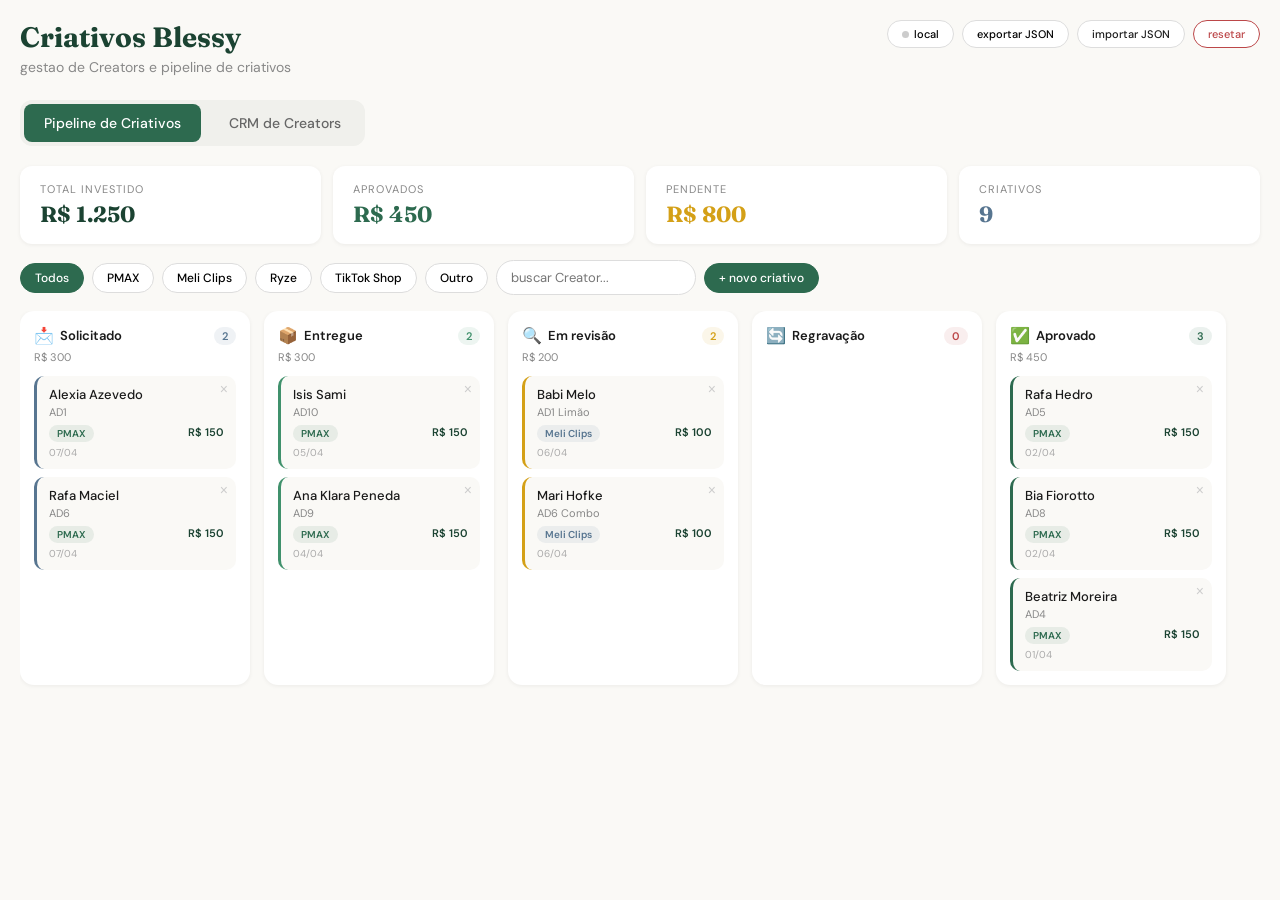
==== commit 7c20b9a2: "Rename index (4).html to index.html" ====
--- a/index.html
+++ b/index.html
@@ -10,7 +10,7 @@
 <style>
 *{box-sizing:border-box;margin:0;padding:0}body{font-family:DM Sans,sans-serif;background:#faf9f6;color:#1a1a1a;min-height:100vh}::-webkit-scrollbar{width:6px;height:6px}::-webkit-scrollbar-thumb{background:#ccc;border-radius:3px}.col-drop{transition:background .2s}.col-drop.over{background:#2d6a4f14!important}.card{transition:transform .15s,box-shadow .15s;cursor:grab}.card:hover{transform:translateY(-2px);box-shadow:0 6px 20px #0000001a}.card:active{cursor:grabbing}.tab-btn{border:none;background:none;cursor:pointer;padding:10px 20px;font-size:14px;font-weight:500;border-radius:8px;transition:all .2s;font-family:DM Sans,sans-serif}.tab-btn.active{background:#2d6a4f;color:#fff}.tab-btn:not(.active){color:#666}.tab-btn:not(.active):hover{background:#e8e8e8}.badge{display:inline-block;padding:2px 8px;border-radius:10px;font-size:11px;font-weight:600}.add-btn{border:2px dashed #ccc;background:none;cursor:pointer;padding:8px;border-radius:8px;width:100%;color:#999;font-size:13px;transition:all .2s;font-family:DM Sans}.add-btn:hover{border-color:#2d6a4f;color:#2d6a4f}.modal-overlay{position:fixed;top:0;right:0;bottom:0;left:0;background:#0006;display:flex;align-items:center;justify-content:center;z-index:100}.modal{background:#fff;border-radius:16px;padding:28px;width:400px;max-width:90vw;max-height:90vh;overflow-y:auto}.modal input,.modal select{width:100%;padding:10px 12px;border:1.5px solid #ddd;border-radius:8px;font-size:14px;font-family:DM Sans;margin-bottom:12px;outline:none}.modal input:focus,.modal select:focus{border-color:#2d6a4f}.modal-submit{background:#2d6a4f;color:#fff;border:none;padding:10px 20px;border-radius:8px;cursor:pointer;font-weight:600;font-family:DM Sans;width:100%;font-size:14px}.modal-submit:hover{background:#1b4332}.remove-btn{position:absolute;top:6px;right:8px;background:none;border:none;cursor:pointer;color:#ccc;font-size:14px;line-height:1}.remove-btn:hover{color:#bc4749}.stat-card{background:#fff;border-radius:12px;padding:16px 20px;flex:1;min-width:140px;box-shadow:0 1px 4px #0000000f}.filter-btn{border:1.5px solid #ddd;background:#fff;padding:6px 14px;border-radius:20px;font-size:12px;cursor:pointer;font-family:DM Sans;font-weight:500;transition:all .15s}.filter-btn.active{background:#2d6a4f;color:#fff;border-color:#2d6a4f}.search-input{padding:8px 14px;border:1.5px solid #ddd;border-radius:20px;font-size:13px;font-family:DM Sans;outline:none;width:200px}.search-input:focus{border-color:#2d6a4f}.criativo-row{display:flex;align-items:center;gap:6px;padding:5px 0;border-bottom:1px solid #f0efe9;font-size:11px}.criativo-row:last-child{border-bottom:none}.expand-btn{background:none;border:none;cursor:pointer;font-size:11px;color:#2d6a4f;font-family:DM Sans;font-weight:500;padding:4px 0}.expand-btn:hover{text-decoration:underline}.add-criativo-inline{background:none;border:1px dashed #ccc;cursor:pointer;font-size:10px;color:#999;font-family:DM Sans;padding:3px 8px;border-radius:6px;margin-top:4px}.add-criativo-inline:hover{border-color:#2d6a4f;color:#2d6a4f}.micro-remove{background:none;border:none;cursor:pointer;color:#ccc;font-size:12px;padding:0 2px;line-height:1}.micro-remove:hover{color:#bc4749}.toast{position:fixed;bottom:20px;right:20px;background:#1b4332;color:#fff;padding:10px 18px;border-radius:10px;font-size:13px;font-family:DM Sans;box-shadow:0 4px 16px #0003;animation:fadeIn .3s ease;z-index:200}@keyframes fadeIn{0%{opacity:0;transform:translateY(10px)}to{opacity:1;transform:translateY(0)}}
 </style></head><body><div id="root"></div><script type="module">
-(function(){const t=document.createElement("link").relList;if(t&&t.supports&&t.supports("modulepreload"))return;for(const l of document.querySelectorAll('link[rel="modulepreload"]'))r(l);new MutationObserver(l=>{for(const o of l)if(o.type==="childList")for(const i of o.addedNodes)i.tagName==="LINK"&&i.rel==="modulepreload"&&r(i)}).observe(document,{childList:!0,subtree:!0});function n(l){const o={};return l.integrity&&(o.integrity=l.integrity),l.referrerPolicy&&(o.referrerPolicy=l.referrerPolicy),l.crossOrigin==="use-credentials"?o.credentials="include":l.crossOrigin==="anonymous"?o.credentials="omit":o.credentials="same-origin",o}function r(l){if(l.ep)return;l.ep=!0;const o=n(l);fetch(l.href,o)}})();function Sc(e){return e&&e.__esModule&&Object.prototype.hasOwnProperty.call(e,"default")?e.default:e}var ua={exports:{}},cl={},aa={exports:{}},I={};/**
+(function(){const t=document.createElement("link").relList;if(t&&t.supports&&t.supports("modulepreload"))return;for(const l of document.querySelectorAll('link[rel="modulepreload"]'))r(l);new MutationObserver(l=>{for(const o of l)if(o.type==="childList")for(const i of o.addedNodes)i.tagName==="LINK"&&i.rel==="modulepreload"&&r(i)}).observe(document,{childList:!0,subtree:!0});function n(l){const o={};return l.integrity&&(o.integrity=l.integrity),l.referrerPolicy&&(o.referrerPolicy=l.referrerPolicy),l.crossOrigin==="use-credentials"?o.credentials="include":l.crossOrigin==="anonymous"?o.credentials="omit":o.credentials="same-origin",o}function r(l){if(l.ep)return;l.ep=!0;const o=n(l);fetch(l.href,o)}})();function Ic(e){return e&&e.__esModule&&Object.prototype.hasOwnProperty.call(e,"default")?e.default:e}var va={exports:{}},vl={},ha={exports:{}},I={};/**
  * @license React
  * react.production.min.js
  *
@@ -18,7 +18,7 @@
  *
  * This source code is licensed under the MIT license found in the
  * LICENSE file in the root directory of this source tree.
- */var or=Symbol.for("react.element"),wc=Symbol.for("react.portal"),kc=Symbol.for("react.fragment"),xc=Symbol.for("react.strict_mode"),Cc=Symbol.for("react.profiler"),Ec=Symbol.for("react.provider"),_c=Symbol.for("react.context"),Pc=Symbol.for("react.forward_ref"),Nc=Symbol.for("react.suspense"),zc=Symbol.for("react.memo"),jc=Symbol.for("react.lazy"),Xi=Symbol.iterator;function Tc(e){return e===null||typeof e!="object"?null:(e=Xi&&e[Xi]||e["@@iterator"],typeof e=="function"?e:null)}var sa={isMounted:function(){return!1},enqueueForceUpdate:function(){},enqueueReplaceState:function(){},enqueueSetState:function(){}},ca=Object.assign,fa={};function hn(e,t,n){this.props=e,this.context=t,this.refs=fa,this.updater=n||sa}hn.prototype.isReactComponent={};hn.prototype.setState=function(e,t){if(typeof e!="object"&&typeof e!="function"&&e!=null)throw Error("setState(...): takes an object of state variables to update or a function which returns an object of state variables.");this.updater.enqueueSetState(this,e,t,"setState")};hn.prototype.forceUpdate=function(e){this.updater.enqueueForceUpdate(this,e,"forceUpdate")};function da(){}da.prototype=hn.prototype;function qo(e,t,n){this.props=e,this.context=t,this.refs=fa,this.updater=n||sa}var bo=qo.prototype=new da;bo.constructor=qo;ca(bo,hn.prototype);bo.isPureReactComponent=!0;var Ki=Array.isArray,pa=Object.prototype.hasOwnProperty,ei={current:null},ma={key:!0,ref:!0,__self:!0,__source:!0};function va(e,t,n){var r,l={},o=null,i=null;if(t!=null)for(r in t.ref!==void 0&&(i=t.ref),t.key!==void 0&&(o=""+t.key),t)pa.call(t,r)&&!ma.hasOwnProperty(r)&&(l[r]=t[r]);var u=arguments.length-2;if(u===1)l.children=n;else if(1<u){for(var a=Array(u),c=0;c<u;c++)a[c]=arguments[c+2];l.children=a}if(e&&e.defaultProps)for(r in u=e.defaultProps,u)l[r]===void 0&&(l[r]=u[r]);return{$$typeof:or,type:e,key:o,ref:i,props:l,_owner:ei.current}}function Lc(e,t){return{$$typeof:or,type:e.type,key:t,ref:e.ref,props:e.props,_owner:e._owner}}function ti(e){return typeof e=="object"&&e!==null&&e.$$typeof===or}function Rc(e){var t={"=":"=0",":":"=2"};return"$"+e.replace(/[=:]/g,function(n){return t[n]})}var Yi=/\/+/g;function zl(e,t){return typeof e=="object"&&e!==null&&e.key!=null?Rc(""+e.key):t.toString(36)}function zr(e,t,n,r,l){var o=typeof e;(o==="undefined"||o==="boolean")&&(e=null);var i=!1;if(e===null)i=!0;else switch(o){case"string":case"number":i=!0;break;case"object":switch(e.$$typeof){case or:case wc:i=!0}}if(i)return i=e,l=l(i),e=r===""?"."+zl(i,0):r,Ki(l)?(n="",e!=null&&(n=e.replace(Yi,"$&/")+"/"),zr(l,t,n,"",function(c){return c})):l!=null&&(ti(l)&&(l=Lc(l,n+(!l.key||i&&i.key===l.key?"":(""+l.key).replace(Yi,"$&/")+"/")+e)),t.push(l)),1;if(i=0,r=r===""?".":r+":",Ki(e))for(var u=0;u<e.length;u++){o=e[u];var a=r+zl(o,u);i+=zr(o,t,n,a,l)}else if(a=Tc(e),typeof a=="function")for(e=a.call(e),u=0;!(o=e.next()).done;)o=o.value,a=r+zl(o,u++),i+=zr(o,t,n,a,l);else if(o==="object")throw t=String(e),Error("Objects are not valid as a React child (found: "+(t==="[object Object]"?"object with keys {"+Object.keys(e).join(", ")+"}":t)+"). If you meant to render a collection of children, use an array instead.");return i}function fr(e,t,n){if(e==null)return e;var r=[],l=0;return zr(e,r,"","",function(o){return t.call(n,o,l++)}),r}function Dc(e){if(e._status===-1){var t=e._result;t=t(),t.then(function(n){(e._status===0||e._status===-1)&&(e._status=1,e._result=n)},function(n){(e._status===0||e._status===-1)&&(e._status=2,e._result=n)}),e._status===-1&&(e._status=0,e._result=t)}if(e._status===1)return e._result.default;throw e._result}var ve={current:null},jr={transition:null},Mc={ReactCurrentDispatcher:ve,ReactCurrentBatchConfig:jr,ReactCurrentOwner:ei};function ha(){throw Error("act(...) is not supported in production builds of React.")}I.Children={map:fr,forEach:function(e,t,n){fr(e,function(){t.apply(this,arguments)},n)},count:function(e){var t=0;return fr(e,function(){t++}),t},toArray:function(e){return fr(e,function(t){return t})||[]},only:function(e){if(!ti(e))throw Error("React.Children.only expected to receive a single React element child.");return e}};I.Component=hn;I.Fragment=kc;I.Profiler=Cc;I.PureComponent=qo;I.StrictMode=xc;I.Suspense=Nc;I.__SECRET_INTERNALS_DO_NOT_USE_OR_YOU_WILL_BE_FIRED=Mc;I.act=ha;I.cloneElement=function(e,t,n){if(e==null)throw Error("React.cloneElement(...): The argument must be a React element, but you passed "+e+".");var r=ca({},e.props),l=e.key,o=e.ref,i=e._owner;if(t!=null){if(t.ref!==void 0&&(o=t.ref,i=ei.current),t.key!==void 0&&(l=""+t.key),e.type&&e.type.defaultProps)var u=e.type.defaultProps;for(a in t)pa.call(t,a)&&!ma.hasOwnProperty(a)&&(r[a]=t[a]===void 0&&u!==void 0?u[a]:t[a])}var a=arguments.length-2;if(a===1)r.children=n;else if(1<a){u=Array(a);for(var c=0;c<a;c++)u[c]=arguments[c+2];r.children=u}return{$$typeof:or,type:e.type,key:l,ref:o,props:r,_owner:i}};I.createContext=function(e){return e={$$typeof:_c,_currentValue:e,_currentValue2:e,_threadCount:0,Provider:null,Consumer:null,_defaultValue:null,_globalName:null},e.Provider={$$typeof:Ec,_context:e},e.Consumer=e};I.createElement=va;I.createFactory=function(e){var t=va.bind(null,e);return t.type=e,t};I.createRef=function(){return{current:null}};I.forwardRef=function(e){return{$$typeof:Pc,render:e}};I.isValidElement=ti;I.lazy=function(e){return{$$typeof:jc,_payload:{_status:-1,_result:e},_init:Dc}};I.memo=function(e,t){return{$$typeof:zc,type:e,compare:t===void 0?null:t}};I.startTransition=function(e){var t=jr.transition;jr.transition={};try{e()}finally{jr.transition=t}};I.unstable_act=ha;I.useCallback=function(e,t){return ve.current.useCallback(e,t)};I.useContext=function(e){return ve.current.useContext(e)};I.useDebugValue=function(){};I.useDeferredValue=function(e){return ve.current.useDeferredValue(e)};I.useEffect=function(e,t){return ve.current.useEffect(e,t)};I.useId=function(){return ve.current.useId()};I.useImperativeHandle=function(e,t,n){return ve.current.useImperativeHandle(e,t,n)};I.useInsertionEffect=function(e,t){return ve.current.useInsertionEffect(e,t)};I.useLayoutEffect=function(e,t){return ve.current.useLayoutEffect(e,t)};I.useMemo=function(e,t){return ve.current.useMemo(e,t)};I.useReducer=function(e,t,n){return ve.current.useReducer(e,t,n)};I.useRef=function(e){return ve.current.useRef(e)};I.useState=function(e){return ve.current.useState(e)};I.useSyncExternalStore=function(e,t,n){return ve.current.useSyncExternalStore(e,t,n)};I.useTransition=function(){return ve.current.useTransition()};I.version="18.3.1";aa.exports=I;var re=aa.exports;const Oc=Sc(re);/**
+ */var cr=Symbol.for("react.element"),Fc=Symbol.for("react.portal"),Ac=Symbol.for("react.fragment"),Uc=Symbol.for("react.strict_mode"),Bc=Symbol.for("react.profiler"),$c=Symbol.for("react.provider"),Wc=Symbol.for("react.context"),Vc=Symbol.for("react.forward_ref"),Hc=Symbol.for("react.suspense"),Qc=Symbol.for("react.memo"),Kc=Symbol.for("react.lazy"),qi=Symbol.iterator;function Xc(e){return e===null||typeof e!="object"?null:(e=qi&&e[qi]||e["@@iterator"],typeof e=="function"?e:null)}var ya={isMounted:function(){return!1},enqueueForceUpdate:function(){},enqueueReplaceState:function(){},enqueueSetState:function(){}},ga=Object.assign,Sa={};function kn(e,t,n){this.props=e,this.context=t,this.refs=Sa,this.updater=n||ya}kn.prototype.isReactComponent={};kn.prototype.setState=function(e,t){if(typeof e!="object"&&typeof e!="function"&&e!=null)throw Error("setState(...): takes an object of state variables to update or a function which returns an object of state variables.");this.updater.enqueueSetState(this,e,t,"setState")};kn.prototype.forceUpdate=function(e){this.updater.enqueueForceUpdate(this,e,"forceUpdate")};function wa(){}wa.prototype=kn.prototype;function li(e,t,n){this.props=e,this.context=t,this.refs=Sa,this.updater=n||ya}var oi=li.prototype=new wa;oi.constructor=li;ga(oi,kn.prototype);oi.isPureReactComponent=!0;var bi=Array.isArray,ka=Object.prototype.hasOwnProperty,ii={current:null},xa={key:!0,ref:!0,__self:!0,__source:!0};function Ca(e,t,n){var r,l={},o=null,i=null;if(t!=null)for(r in t.ref!==void 0&&(i=t.ref),t.key!==void 0&&(o=""+t.key),t)ka.call(t,r)&&!xa.hasOwnProperty(r)&&(l[r]=t[r]);var u=arguments.length-2;if(u===1)l.children=n;else if(1<u){for(var a=Array(u),c=0;c<u;c++)a[c]=arguments[c+2];l.children=a}if(e&&e.defaultProps)for(r in u=e.defaultProps,u)l[r]===void 0&&(l[r]=u[r]);return{$$typeof:cr,type:e,key:o,ref:i,props:l,_owner:ii.current}}function Yc(e,t){return{$$typeof:cr,type:e.type,key:t,ref:e.ref,props:e.props,_owner:e._owner}}function ui(e){return typeof e=="object"&&e!==null&&e.$$typeof===cr}function Gc(e){var t={"=":"=0",":":"=2"};return"$"+e.replace(/[=:]/g,function(n){return t[n]})}var eu=/\/+/g;function Rl(e,t){return typeof e=="object"&&e!==null&&e.key!=null?Gc(""+e.key):t.toString(36)}function Dr(e,t,n,r,l){var o=typeof e;(o==="undefined"||o==="boolean")&&(e=null);var i=!1;if(e===null)i=!0;else switch(o){case"string":case"number":i=!0;break;case"object":switch(e.$$typeof){case cr:case Fc:i=!0}}if(i)return i=e,l=l(i),e=r===""?"."+Rl(i,0):r,bi(l)?(n="",e!=null&&(n=e.replace(eu,"$&/")+"/"),Dr(l,t,n,"",function(c){return c})):l!=null&&(ui(l)&&(l=Yc(l,n+(!l.key||i&&i.key===l.key?"":(""+l.key).replace(eu,"$&/")+"/")+e)),t.push(l)),1;if(i=0,r=r===""?".":r+":",bi(e))for(var u=0;u<e.length;u++){o=e[u];var a=r+Rl(o,u);i+=Dr(o,t,n,a,l)}else if(a=Xc(e),typeof a=="function")for(e=a.call(e),u=0;!(o=e.next()).done;)o=o.value,a=r+Rl(o,u++),i+=Dr(o,t,n,a,l);else if(o==="object")throw t=String(e),Error("Objects are not valid as a React child (found: "+(t==="[object Object]"?"object with keys {"+Object.keys(e).join(", ")+"}":t)+"). If you meant to render a collection of children, use an array instead.");return i}function vr(e,t,n){if(e==null)return e;var r=[],l=0;return Dr(e,r,"","",function(o){return t.call(n,o,l++)}),r}function Jc(e){if(e._status===-1){var t=e._result;t=t(),t.then(function(n){(e._status===0||e._status===-1)&&(e._status=1,e._result=n)},function(n){(e._status===0||e._status===-1)&&(e._status=2,e._result=n)}),e._status===-1&&(e._status=0,e._result=t)}if(e._status===1)return e._result.default;throw e._result}var ge={current:null},Mr={transition:null},Zc={ReactCurrentDispatcher:ge,ReactCurrentBatchConfig:Mr,ReactCurrentOwner:ii};function Ea(){throw Error("act(...) is not supported in production builds of React.")}I.Children={map:vr,forEach:function(e,t,n){vr(e,function(){t.apply(this,arguments)},n)},count:function(e){var t=0;return vr(e,function(){t++}),t},toArray:function(e){return vr(e,function(t){return t})||[]},only:function(e){if(!ui(e))throw Error("React.Children.only expected to receive a single React element child.");return e}};I.Component=kn;I.Fragment=Ac;I.Profiler=Bc;I.PureComponent=li;I.StrictMode=Uc;I.Suspense=Hc;I.__SECRET_INTERNALS_DO_NOT_USE_OR_YOU_WILL_BE_FIRED=Zc;I.act=Ea;I.cloneElement=function(e,t,n){if(e==null)throw Error("React.cloneElement(...): The argument must be a React element, but you passed "+e+".");var r=ga({},e.props),l=e.key,o=e.ref,i=e._owner;if(t!=null){if(t.ref!==void 0&&(o=t.ref,i=ii.current),t.key!==void 0&&(l=""+t.key),e.type&&e.type.defaultProps)var u=e.type.defaultProps;for(a in t)ka.call(t,a)&&!xa.hasOwnProperty(a)&&(r[a]=t[a]===void 0&&u!==void 0?u[a]:t[a])}var a=arguments.length-2;if(a===1)r.children=n;else if(1<a){u=Array(a);for(var c=0;c<a;c++)u[c]=arguments[c+2];r.children=u}return{$$typeof:cr,type:e.type,key:l,ref:o,props:r,_owner:i}};I.createContext=function(e){return e={$$typeof:Wc,_currentValue:e,_currentValue2:e,_threadCount:0,Provider:null,Consumer:null,_defaultValue:null,_globalName:null},e.Provider={$$typeof:$c,_context:e},e.Consumer=e};I.createElement=Ca;I.createFactory=function(e){var t=Ca.bind(null,e);return t.type=e,t};I.createRef=function(){return{current:null}};I.forwardRef=function(e){return{$$typeof:Vc,render:e}};I.isValidElement=ui;I.lazy=function(e){return{$$typeof:Kc,_payload:{_status:-1,_result:e},_init:Jc}};I.memo=function(e,t){return{$$typeof:Qc,type:e,compare:t===void 0?null:t}};I.startTransition=function(e){var t=Mr.transition;Mr.transition={};try{e()}finally{Mr.transition=t}};I.unstable_act=Ea;I.useCallback=function(e,t){return ge.current.useCallback(e,t)};I.useContext=function(e){return ge.current.useContext(e)};I.useDebugValue=function(){};I.useDeferredValue=function(e){return ge.current.useDeferredValue(e)};I.useEffect=function(e,t){return ge.current.useEffect(e,t)};I.useId=function(){return ge.current.useId()};I.useImperativeHandle=function(e,t,n){return ge.current.useImperativeHandle(e,t,n)};I.useInsertionEffect=function(e,t){return ge.current.useInsertionEffect(e,t)};I.useLayoutEffect=function(e,t){return ge.current.useLayoutEffect(e,t)};I.useMemo=function(e,t){return ge.current.useMemo(e,t)};I.useReducer=function(e,t,n){return ge.current.useReducer(e,t,n)};I.useRef=function(e){return ge.current.useRef(e)};I.useState=function(e){return ge.current.useState(e)};I.useSyncExternalStore=function(e,t,n){return ge.current.useSyncExternalStore(e,t,n)};I.useTransition=function(){return ge.current.useTransition()};I.version="18.3.1";ha.exports=I;var $=ha.exports;const qc=Ic($);/**
  * @license React
  * react-jsx-runtime.production.min.js
  *
@@ -26,7 +26,7 @@
  *
  * This source code is licensed under the MIT license found in the
  * LICENSE file in the root directory of this source tree.
- */var Ic=re,Fc=Symbol.for("react.element"),Ac=Symbol.for("react.fragment"),Uc=Object.prototype.hasOwnProperty,Bc=Ic.__SECRET_INTERNALS_DO_NOT_USE_OR_YOU_WILL_BE_FIRED.ReactCurrentOwner,Wc={key:!0,ref:!0,__self:!0,__source:!0};function ga(e,t,n){var r,l={},o=null,i=null;n!==void 0&&(o=""+n),t.key!==void 0&&(o=""+t.key),t.ref!==void 0&&(i=t.ref);for(r in t)Uc.call(t,r)&&!Wc.hasOwnProperty(r)&&(l[r]=t[r]);if(e&&e.defaultProps)for(r in t=e.defaultProps,t)l[r]===void 0&&(l[r]=t[r]);return{$$typeof:Fc,type:e,key:o,ref:i,props:l,_owner:Bc.current}}cl.Fragment=Ac;cl.jsx=ga;cl.jsxs=ga;ua.exports=cl;var h=ua.exports,lo={},ya={exports:{}},Ne={},Sa={exports:{}},wa={};/**
+ */var bc=$,ef=Symbol.for("react.element"),tf=Symbol.for("react.fragment"),nf=Object.prototype.hasOwnProperty,rf=bc.__SECRET_INTERNALS_DO_NOT_USE_OR_YOU_WILL_BE_FIRED.ReactCurrentOwner,lf={key:!0,ref:!0,__self:!0,__source:!0};function _a(e,t,n){var r,l={},o=null,i=null;n!==void 0&&(o=""+n),t.key!==void 0&&(o=""+t.key),t.ref!==void 0&&(i=t.ref);for(r in t)nf.call(t,r)&&!lf.hasOwnProperty(r)&&(l[r]=t[r]);if(e&&e.defaultProps)for(r in t=e.defaultProps,t)l[r]===void 0&&(l[r]=t[r]);return{$$typeof:ef,type:e,key:o,ref:i,props:l,_owner:rf.current}}vl.Fragment=tf;vl.jsx=_a;vl.jsxs=_a;va.exports=vl;var m=va.exports,ao={},Pa={exports:{}},Te={},Na={exports:{}},ja={};/**
  * @license React
  * scheduler.production.min.js
  *
@@ -34,7 +34,7 @@
  *
  * This source code is licensed under the MIT license found in the
  * LICENSE file in the root directory of this source tree.
- */(function(e){function t(E,R){var M=E.length;E.push(R);e:for(;0<M;){var X=M-1>>>1,q=E[X];if(0<l(q,R))E[X]=R,E[M]=q,M=X;else break e}}function n(E){return E.length===0?null:E[0]}function r(E){if(E.length===0)return null;var R=E[0],M=E.pop();if(M!==R){E[0]=M;e:for(var X=0,q=E.length,Wt=q>>>1;X<Wt;){var Ye=2*(X+1)-1,g=E[Ye],T=Ye+1,P=E[T];if(0>l(g,M))T<q&&0>l(P,g)?(E[X]=P,E[T]=M,X=T):(E[X]=g,E[Ye]=M,X=Ye);else if(T<q&&0>l(P,M))E[X]=P,E[T]=M,X=T;else break e}}return R}function l(E,R){var M=E.sortIndex-R.sortIndex;return M!==0?M:E.id-R.id}if(typeof performance=="object"&&typeof performance.now=="function"){var o=performance;e.unstable_now=function(){return o.now()}}else{var i=Date,u=i.now();e.unstable_now=function(){return i.now()-u}}var a=[],c=[],v=1,m=null,p=3,w=!1,k=!1,x=!1,B=typeof setTimeout=="function"?setTimeout:null,f=typeof clearTimeout=="function"?clearTimeout:null,s=typeof setImmediate<"u"?setImmediate:null;typeof navigator<"u"&&navigator.scheduling!==void 0&&navigator.scheduling.isInputPending!==void 0&&navigator.scheduling.isInputPending.bind(navigator.scheduling);function d(E){for(var R=n(c);R!==null;){if(R.callback===null)r(c);else if(R.startTime<=E)r(c),R.sortIndex=R.expirationTime,t(a,R);else break;R=n(c)}}function y(E){if(x=!1,d(E),!k)if(n(a)!==null)k=!0,Sn(C);else{var R=n(c);R!==null&&wn(y,R.startTime-E)}}function C(E,R){k=!1,x&&(x=!1,f(N),N=-1),w=!0;var M=p;try{for(d(R),m=n(a);m!==null&&(!(m.expirationTime>R)||E&&!xe());){var X=m.callback;if(typeof X=="function"){m.callback=null,p=m.priorityLevel;var q=X(m.expirationTime<=R);R=e.unstable_now(),typeof q=="function"?m.callback=q:m===n(a)&&r(a),d(R)}else r(a);m=n(a)}if(m!==null)var Wt=!0;else{var Ye=n(c);Ye!==null&&wn(y,Ye.startTime-R),Wt=!1}return Wt}finally{m=null,p=M,w=!1}}var z=!1,j=null,N=-1,H=5,O=-1;function xe(){return!(e.unstable_now()-O<H)}function ot(){if(j!==null){var E=e.unstable_now();O=E;var R=!0;try{R=j(!0,E)}finally{R?it():(z=!1,j=null)}}else z=!1}var it;if(typeof s=="function")it=function(){s(ot)};else if(typeof MessageChannel<"u"){var cr=new MessageChannel,Pl=cr.port2;cr.port1.onmessage=ot,it=function(){Pl.postMessage(null)}}else it=function(){B(ot,0)};function Sn(E){j=E,z||(z=!0,it())}function wn(E,R){N=B(function(){E(e.unstable_now())},R)}e.unstable_IdlePriority=5,e.unstable_ImmediatePriority=1,e.unstable_LowPriority=4,e.unstable_NormalPriority=3,e.unstable_Profiling=null,e.unstable_UserBlockingPriority=2,e.unstable_cancelCallback=function(E){E.callback=null},e.unstable_continueExecution=function(){k||w||(k=!0,Sn(C))},e.unstable_forceFrameRate=function(E){0>E||125<E?console.error("forceFrameRate takes a positive int between 0 and 125, forcing frame rates higher than 125 fps is not supported"):H=0<E?Math.floor(1e3/E):5},e.unstable_getCurrentPriorityLevel=function(){return p},e.unstable_getFirstCallbackNode=function(){return n(a)},e.unstable_next=function(E){switch(p){case 1:case 2:case 3:var R=3;break;default:R=p}var M=p;p=R;try{return E()}finally{p=M}},e.unstable_pauseExecution=function(){},e.unstable_requestPaint=function(){},e.unstable_runWithPriority=function(E,R){switch(E){case 1:case 2:case 3:case 4:case 5:break;default:E=3}var M=p;p=E;try{return R()}finally{p=M}},e.unstable_scheduleCallback=function(E,R,M){var X=e.unstable_now();switch(typeof M=="object"&&M!==null?(M=M.delay,M=typeof M=="number"&&0<M?X+M:X):M=X,E){case 1:var q=-1;break;case 2:q=250;break;case 5:q=1073741823;break;case 4:q=1e4;break;default:q=5e3}return q=M+q,E={id:v++,callback:R,priorityLevel:E,startTime:M,expirationTime:q,sortIndex:-1},M>X?(E.sortIndex=M,t(c,E),n(a)===null&&E===n(c)&&(x?(f(N),N=-1):x=!0,wn(y,M-X))):(E.sortIndex=q,t(a,E),k||w||(k=!0,Sn(C))),E},e.unstable_shouldYield=xe,e.unstable_wrapCallback=function(E){var R=p;return function(){var M=p;p=R;try{return E.apply(this,arguments)}finally{p=M}}}})(wa);Sa.exports=wa;var $c=Sa.exports;/**
+ */(function(e){function t(P,R){var O=P.length;P.push(R);e:for(;0<O;){var K=O-1>>>1,ee=P[K];if(0<l(ee,R))P[K]=R,P[O]=ee,O=K;else break e}}function n(P){return P.length===0?null:P[0]}function r(P){if(P.length===0)return null;var R=P[0],O=P.pop();if(O!==R){P[0]=O;e:for(var K=0,ee=P.length,Lt=ee>>>1;K<Lt;){var Ke=2*(K+1)-1,_n=P[Ke],qe=Ke+1,Kt=P[qe];if(0>l(_n,O))qe<ee&&0>l(Kt,_n)?(P[K]=Kt,P[qe]=O,K=qe):(P[K]=_n,P[Ke]=O,K=Ke);else if(qe<ee&&0>l(Kt,O))P[K]=Kt,P[qe]=O,K=qe;else break e}}return R}function l(P,R){var O=P.sortIndex-R.sortIndex;return O!==0?O:P.id-R.id}if(typeof performance=="object"&&typeof performance.now=="function"){var o=performance;e.unstable_now=function(){return o.now()}}else{var i=Date,u=i.now();e.unstable_now=function(){return i.now()-u}}var a=[],c=[],y=1,h=null,v=3,w=!1,x=!1,E=!1,B=typeof setTimeout=="function"?setTimeout:null,f=typeof clearTimeout=="function"?clearTimeout:null,s=typeof setImmediate<"u"?setImmediate:null;typeof navigator<"u"&&navigator.scheduling!==void 0&&navigator.scheduling.isInputPending!==void 0&&navigator.scheduling.isInputPending.bind(navigator.scheduling);function d(P){for(var R=n(c);R!==null;){if(R.callback===null)r(c);else if(R.startTime<=P)r(c),R.sortIndex=R.expirationTime,t(a,R);else break;R=n(c)}}function g(P){if(E=!1,d(P),!x)if(n(a)!==null)x=!0,Tt(_);else{var R=n(c);R!==null&&En(g,R.startTime-P)}}function _(P,R){x=!1,E&&(E=!1,f(T),T=-1),w=!0;var O=v;try{for(d(R),h=n(a);h!==null&&(!(h.expirationTime>R)||P&&!me());){var K=h.callback;if(typeof K=="function"){h.callback=null,v=h.priorityLevel;var ee=K(h.expirationTime<=R);R=e.unstable_now(),typeof ee=="function"?h.callback=ee:h===n(a)&&r(a),d(R)}else r(a);h=n(a)}if(h!==null)var Lt=!0;else{var Ke=n(c);Ke!==null&&En(g,Ke.startTime-R),Lt=!1}return Lt}finally{h=null,v=O,w=!1}}var j=!1,z=null,T=-1,Q=5,D=-1;function me(){return!(e.unstable_now()-D<Q)}function zt(){if(z!==null){var P=e.unstable_now();D=P;var R=!0;try{R=z(!0,P)}finally{R?Qe():(j=!1,z=null)}}else j=!1}var Qe;if(typeof s=="function")Qe=function(){s(zt)};else if(typeof MessageChannel<"u"){var ie=new MessageChannel,ve=ie.port2;ie.port1.onmessage=zt,Qe=function(){ve.postMessage(null)}}else Qe=function(){B(zt,0)};function Tt(P){z=P,j||(j=!0,Qe())}function En(P,R){T=B(function(){P(e.unstable_now())},R)}e.unstable_IdlePriority=5,e.unstable_ImmediatePriority=1,e.unstable_LowPriority=4,e.unstable_NormalPriority=3,e.unstable_Profiling=null,e.unstable_UserBlockingPriority=2,e.unstable_cancelCallback=function(P){P.callback=null},e.unstable_continueExecution=function(){x||w||(x=!0,Tt(_))},e.unstable_forceFrameRate=function(P){0>P||125<P?console.error("forceFrameRate takes a positive int between 0 and 125, forcing frame rates higher than 125 fps is not supported"):Q=0<P?Math.floor(1e3/P):5},e.unstable_getCurrentPriorityLevel=function(){return v},e.unstable_getFirstCallbackNode=function(){return n(a)},e.unstable_next=function(P){switch(v){case 1:case 2:case 3:var R=3;break;default:R=v}var O=v;v=R;try{return P()}finally{v=O}},e.unstable_pauseExecution=function(){},e.unstable_requestPaint=function(){},e.unstable_runWithPriority=function(P,R){switch(P){case 1:case 2:case 3:case 4:case 5:break;default:P=3}var O=v;v=P;try{return R()}finally{v=O}},e.unstable_scheduleCallback=function(P,R,O){var K=e.unstable_now();switch(typeof O=="object"&&O!==null?(O=O.delay,O=typeof O=="number"&&0<O?K+O:K):O=K,P){case 1:var ee=-1;break;case 2:ee=250;break;case 5:ee=1073741823;break;case 4:ee=1e4;break;default:ee=5e3}return ee=O+ee,P={id:y++,callback:R,priorityLevel:P,startTime:O,expirationTime:ee,sortIndex:-1},O>K?(P.sortIndex=O,t(c,P),n(a)===null&&P===n(c)&&(E?(f(T),T=-1):E=!0,En(g,O-K))):(P.sortIndex=ee,t(a,P),x||w||(x=!0,Tt(_))),P},e.unstable_shouldYield=me,e.unstable_wrapCallback=function(P){var R=v;return function(){var O=v;v=R;try{return P.apply(this,arguments)}finally{v=O}}}})(ja);Na.exports=ja;var of=Na.exports;/**
  * @license React
  * react-dom.production.min.js
  *
@@ -42,12 +42,12 @@
  *
  * This source code is licensed under the MIT license found in the
  * LICENSE file in the root directory of this source tree.
- */var Vc=re,Pe=$c;function S(e){for(var t="https://reactjs.org/docs/error-decoder.html?invariant="+e,n=1;n<arguments.length;n++)t+="&args[]="+encodeURIComponent(arguments[n]);return"Minified React error #"+e+"; visit "+t+" for the full message or use the non-minified dev environment for full errors and additional helpful warnings."}var ka=new Set,$n={};function Ut(e,t){sn(e,t),sn(e+"Capture",t)}function sn(e,t){for($n[e]=t,e=0;e<t.length;e++)ka.add(t[e])}var et=!(typeof window>"u"||typeof window.document>"u"||typeof window.document.createElement>"u"),oo=Object.prototype.hasOwnProperty,Hc=/^[:A-Z_a-z\u00C0-\u00D6\u00D8-\u00F6\u00F8-\u02FF\u0370-\u037D\u037F-\u1FFF\u200C-\u200D\u2070-\u218F\u2C00-\u2FEF\u3001-\uD7FF\uF900-\uFDCF\uFDF0-\uFFFD][:A-Z_a-z\u00C0-\u00D6\u00D8-\u00F6\u00F8-\u02FF\u0370-\u037D\u037F-\u1FFF\u200C-\u200D\u2070-\u218F\u2C00-\u2FEF\u3001-\uD7FF\uF900-\uFDCF\uFDF0-\uFFFD\-.0-9\u00B7\u0300-\u036F\u203F-\u2040]*$/,Gi={},Zi={};function Qc(e){return oo.call(Zi,e)?!0:oo.call(Gi,e)?!1:Hc.test(e)?Zi[e]=!0:(Gi[e]=!0,!1)}function Xc(e,t,n,r){if(n!==null&&n.type===0)return!1;switch(typeof t){case"function":case"symbol":return!0;case"boolean":return r?!1:n!==null?!n.acceptsBooleans:(e=e.toLowerCase().slice(0,5),e!=="data-"&&e!=="aria-");default:return!1}}function Kc(e,t,n,r){if(t===null||typeof t>"u"||Xc(e,t,n,r))return!0;if(r)return!1;if(n!==null)switch(n.type){case 3:return!t;case 4:return t===!1;case 5:return isNaN(t);case 6:return isNaN(t)||1>t}return!1}function he(e,t,n,r,l,o,i){this.acceptsBooleans=t===2||t===3||t===4,this.attributeName=r,this.attributeNamespace=l,this.mustUseProperty=n,this.propertyName=e,this.type=t,this.sanitizeURL=o,this.removeEmptyString=i}var ae={};"children dangerouslySetInnerHTML defaultValue defaultChecked innerHTML suppressContentEditableWarning suppressHydrationWarning style".split(" ").forEach(function(e){ae[e]=new he(e,0,!1,e,null,!1,!1)});[["acceptCharset","accept-charset"],["className","class"],["htmlFor","for"],["httpEquiv","http-equiv"]].forEach(function(e){var t=e[0];ae[t]=new he(t,1,!1,e[1],null,!1,!1)});["contentEditable","draggable","spellCheck","value"].forEach(function(e){ae[e]=new he(e,2,!1,e.toLowerCase(),null,!1,!1)});["autoReverse","externalResourcesRequired","focusable","preserveAlpha"].forEach(function(e){ae[e]=new he(e,2,!1,e,null,!1,!1)});"allowFullScreen async autoFocus autoPlay controls default defer disabled disablePictureInPicture disableRemotePlayback formNoValidate hidden loop noModule noValidate open playsInline readOnly required reversed scoped seamless itemScope".split(" ").forEach(function(e){ae[e]=new he(e,3,!1,e.toLowerCase(),null,!1,!1)});["checked","multiple","muted","selected"].forEach(function(e){ae[e]=new he(e,3,!0,e,null,!1,!1)});["capture","download"].forEach(function(e){ae[e]=new he(e,4,!1,e,null,!1,!1)});["cols","rows","size","span"].forEach(function(e){ae[e]=new he(e,6,!1,e,null,!1,!1)});["rowSpan","start"].forEach(function(e){ae[e]=new he(e,5,!1,e.toLowerCase(),null,!1,!1)});var ni=/[\-:]([a-z])/g;function ri(e){return e[1].toUpperCase()}"accent-height alignment-baseline arabic-form baseline-shift cap-height clip-path clip-rule color-interpolation color-interpolation-filters color-profile color-rendering dominant-baseline enable-background fill-opacity fill-rule flood-color flood-opacity font-family font-size font-size-adjust font-stretch font-style font-variant font-weight glyph-name glyph-orientation-horizontal glyph-orientation-vertical horiz-adv-x horiz-origin-x image-rendering letter-spacing lighting-color marker-end marker-mid marker-start overline-position overline-thickness paint-order panose-1 pointer-events rendering-intent shape-rendering stop-color stop-opacity strikethrough-position strikethrough-thickness stroke-dasharray stroke-dashoffset stroke-linecap stroke-linejoin stroke-miterlimit stroke-opacity stroke-width text-anchor text-decoration text-rendering underline-position underline-thickness unicode-bidi unicode-range units-per-em v-alphabetic v-hanging v-ideographic v-mathematical vector-effect vert-adv-y vert-origin-x vert-origin-y word-spacing writing-mode xmlns:xlink x-height".split(" ").forEach(function(e){var t=e.replace(ni,ri);ae[t]=new he(t,1,!1,e,null,!1,!1)});"xlink:actuate xlink:arcrole xlink:role xlink:show xlink:title xlink:type".split(" ").forEach(function(e){var t=e.replace(ni,ri);ae[t]=new he(t,1,!1,e,"http://www.w3.org/1999/xlink",!1,!1)});["xml:base","xml:lang","xml:space"].forEach(function(e){var t=e.replace(ni,ri);ae[t]=new he(t,1,!1,e,"http://www.w3.org/XML/1998/namespace",!1,!1)});["tabIndex","crossOrigin"].forEach(function(e){ae[e]=new he(e,1,!1,e.toLowerCase(),null,!1,!1)});ae.xlinkHref=new he("xlinkHref",1,!1,"xlink:href","http://www.w3.org/1999/xlink",!0,!1);["src","href","action","formAction"].forEach(function(e){ae[e]=new he(e,1,!1,e.toLowerCase(),null,!0,!0)});function li(e,t,n,r){var l=ae.hasOwnProperty(t)?ae[t]:null;(l!==null?l.type!==0:r||!(2<t.length)||t[0]!=="o"&&t[0]!=="O"||t[1]!=="n"&&t[1]!=="N")&&(Kc(t,n,l,r)&&(n=null),r||l===null?Qc(t)&&(n===null?e.removeAttribute(t):e.setAttribute(t,""+n)):l.mustUseProperty?e[l.propertyName]=n===null?l.type===3?!1:"":n:(t=l.attributeName,r=l.attributeNamespace,n===null?e.removeAttribute(t):(l=l.type,n=l===3||l===4&&n===!0?"":""+n,r?e.setAttributeNS(r,t,n):e.setAttribute(t,n))))}var lt=Vc.__SECRET_INTERNALS_DO_NOT_USE_OR_YOU_WILL_BE_FIRED,dr=Symbol.for("react.element"),Ht=Symbol.for("react.portal"),Qt=Symbol.for("react.fragment"),oi=Symbol.for("react.strict_mode"),io=Symbol.for("react.profiler"),xa=Symbol.for("react.provider"),Ca=Symbol.for("react.context"),ii=Symbol.for("react.forward_ref"),uo=Symbol.for("react.suspense"),ao=Symbol.for("react.suspense_list"),ui=Symbol.for("react.memo"),at=Symbol.for("react.lazy"),Ea=Symbol.for("react.offscreen"),Ji=Symbol.iterator;function kn(e){return e===null||typeof e!="object"?null:(e=Ji&&e[Ji]||e["@@iterator"],typeof e=="function"?e:null)}var G=Object.assign,jl;function jn(e){if(jl===void 0)try{throw Error()}catch(n){var t=n.stack.trim().match(/\n( *(at )?)/);jl=t&&t[1]||""}return`
-`+jl+e}var Tl=!1;function Ll(e,t){if(!e||Tl)return"";Tl=!0;var n=Error.prepareStackTrace;Error.prepareStackTrace=void 0;try{if(t)if(t=function(){throw Error()},Object.defineProperty(t.prototype,"props",{set:function(){throw Error()}}),typeof Reflect=="object"&&Reflect.construct){try{Reflect.construct(t,[])}catch(c){var r=c}Reflect.construct(e,[],t)}else{try{t.call()}catch(c){r=c}e.call(t.prototype)}else{try{throw Error()}catch(c){r=c}e()}}catch(c){if(c&&r&&typeof c.stack=="string"){for(var l=c.stack.split(`
+ */var uf=$,ze=of;function S(e){for(var t="https://reactjs.org/docs/error-decoder.html?invariant="+e,n=1;n<arguments.length;n++)t+="&args[]="+encodeURIComponent(arguments[n]);return"Minified React error #"+e+"; visit "+t+" for the full message or use the non-minified dev environment for full errors and additional helpful warnings."}var za=new Set,Xn={};function Ht(e,t){mn(e,t),mn(e+"Capture",t)}function mn(e,t){for(Xn[e]=t,e=0;e<t.length;e++)za.add(t[e])}var lt=!(typeof window>"u"||typeof window.document>"u"||typeof window.document.createElement>"u"),so=Object.prototype.hasOwnProperty,af=/^[:A-Z_a-z\u00C0-\u00D6\u00D8-\u00F6\u00F8-\u02FF\u0370-\u037D\u037F-\u1FFF\u200C-\u200D\u2070-\u218F\u2C00-\u2FEF\u3001-\uD7FF\uF900-\uFDCF\uFDF0-\uFFFD][:A-Z_a-z\u00C0-\u00D6\u00D8-\u00F6\u00F8-\u02FF\u0370-\u037D\u037F-\u1FFF\u200C-\u200D\u2070-\u218F\u2C00-\u2FEF\u3001-\uD7FF\uF900-\uFDCF\uFDF0-\uFFFD\-.0-9\u00B7\u0300-\u036F\u203F-\u2040]*$/,tu={},nu={};function sf(e){return so.call(nu,e)?!0:so.call(tu,e)?!1:af.test(e)?nu[e]=!0:(tu[e]=!0,!1)}function cf(e,t,n,r){if(n!==null&&n.type===0)return!1;switch(typeof t){case"function":case"symbol":return!0;case"boolean":return r?!1:n!==null?!n.acceptsBooleans:(e=e.toLowerCase().slice(0,5),e!=="data-"&&e!=="aria-");default:return!1}}function ff(e,t,n,r){if(t===null||typeof t>"u"||cf(e,t,n,r))return!0;if(r)return!1;if(n!==null)switch(n.type){case 3:return!t;case 4:return t===!1;case 5:return isNaN(t);case 6:return isNaN(t)||1>t}return!1}function Se(e,t,n,r,l,o,i){this.acceptsBooleans=t===2||t===3||t===4,this.attributeName=r,this.attributeNamespace=l,this.mustUseProperty=n,this.propertyName=e,this.type=t,this.sanitizeURL=o,this.removeEmptyString=i}var se={};"children dangerouslySetInnerHTML defaultValue defaultChecked innerHTML suppressContentEditableWarning suppressHydrationWarning style".split(" ").forEach(function(e){se[e]=new Se(e,0,!1,e,null,!1,!1)});[["acceptCharset","accept-charset"],["className","class"],["htmlFor","for"],["httpEquiv","http-equiv"]].forEach(function(e){var t=e[0];se[t]=new Se(t,1,!1,e[1],null,!1,!1)});["contentEditable","draggable","spellCheck","value"].forEach(function(e){se[e]=new Se(e,2,!1,e.toLowerCase(),null,!1,!1)});["autoReverse","externalResourcesRequired","focusable","preserveAlpha"].forEach(function(e){se[e]=new Se(e,2,!1,e,null,!1,!1)});"allowFullScreen async autoFocus autoPlay controls default defer disabled disablePictureInPicture disableRemotePlayback formNoValidate hidden loop noModule noValidate open playsInline readOnly required reversed scoped seamless itemScope".split(" ").forEach(function(e){se[e]=new Se(e,3,!1,e.toLowerCase(),null,!1,!1)});["checked","multiple","muted","selected"].forEach(function(e){se[e]=new Se(e,3,!0,e,null,!1,!1)});["capture","download"].forEach(function(e){se[e]=new Se(e,4,!1,e,null,!1,!1)});["cols","rows","size","span"].forEach(function(e){se[e]=new Se(e,6,!1,e,null,!1,!1)});["rowSpan","start"].forEach(function(e){se[e]=new Se(e,5,!1,e.toLowerCase(),null,!1,!1)});var ai=/[\-:]([a-z])/g;function si(e){return e[1].toUpperCase()}"accent-height alignment-baseline arabic-form baseline-shift cap-height clip-path clip-rule color-interpolation color-interpolation-filters color-profile color-rendering dominant-baseline enable-background fill-opacity fill-rule flood-color flood-opacity font-family font-size font-size-adjust font-stretch font-style font-variant font-weight glyph-name glyph-orientation-horizontal glyph-orientation-vertical horiz-adv-x horiz-origin-x image-rendering letter-spacing lighting-color marker-end marker-mid marker-start overline-position overline-thickness paint-order panose-1 pointer-events rendering-intent shape-rendering stop-color stop-opacity strikethrough-position strikethrough-thickness stroke-dasharray stroke-dashoffset stroke-linecap stroke-linejoin stroke-miterlimit stroke-opacity stroke-width text-anchor text-decoration text-rendering underline-position underline-thickness unicode-bidi unicode-range units-per-em v-alphabetic v-hanging v-ideographic v-mathematical vector-effect vert-adv-y vert-origin-x vert-origin-y word-spacing writing-mode xmlns:xlink x-height".split(" ").forEach(function(e){var t=e.replace(ai,si);se[t]=new Se(t,1,!1,e,null,!1,!1)});"xlink:actuate xlink:arcrole xlink:role xlink:show xlink:title xlink:type".split(" ").forEach(function(e){var t=e.replace(ai,si);se[t]=new Se(t,1,!1,e,"http://www.w3.org/1999/xlink",!1,!1)});["xml:base","xml:lang","xml:space"].forEach(function(e){var t=e.replace(ai,si);se[t]=new Se(t,1,!1,e,"http://www.w3.org/XML/1998/namespace",!1,!1)});["tabIndex","crossOrigin"].forEach(function(e){se[e]=new Se(e,1,!1,e.toLowerCase(),null,!1,!1)});se.xlinkHref=new Se("xlinkHref",1,!1,"xlink:href","http://www.w3.org/1999/xlink",!0,!1);["src","href","action","formAction"].forEach(function(e){se[e]=new Se(e,1,!1,e.toLowerCase(),null,!0,!0)});function ci(e,t,n,r){var l=se.hasOwnProperty(t)?se[t]:null;(l!==null?l.type!==0:r||!(2<t.length)||t[0]!=="o"&&t[0]!=="O"||t[1]!=="n"&&t[1]!=="N")&&(ff(t,n,l,r)&&(n=null),r||l===null?sf(t)&&(n===null?e.removeAttribute(t):e.setAttribute(t,""+n)):l.mustUseProperty?e[l.propertyName]=n===null?l.type===3?!1:"":n:(t=l.attributeName,r=l.attributeNamespace,n===null?e.removeAttribute(t):(l=l.type,n=l===3||l===4&&n===!0?"":""+n,r?e.setAttributeNS(r,t,n):e.setAttribute(t,n))))}var at=uf.__SECRET_INTERNALS_DO_NOT_USE_OR_YOU_WILL_BE_FIRED,hr=Symbol.for("react.element"),Gt=Symbol.for("react.portal"),Jt=Symbol.for("react.fragment"),fi=Symbol.for("react.strict_mode"),co=Symbol.for("react.profiler"),Ta=Symbol.for("react.provider"),La=Symbol.for("react.context"),di=Symbol.for("react.forward_ref"),fo=Symbol.for("react.suspense"),po=Symbol.for("react.suspense_list"),pi=Symbol.for("react.memo"),ct=Symbol.for("react.lazy"),Ra=Symbol.for("react.offscreen"),ru=Symbol.iterator;function Pn(e){return e===null||typeof e!="object"?null:(e=ru&&e[ru]||e["@@iterator"],typeof e=="function"?e:null)}var J=Object.assign,Dl;function Mn(e){if(Dl===void 0)try{throw Error()}catch(n){var t=n.stack.trim().match(/\n( *(at )?)/);Dl=t&&t[1]||""}return`
+`+Dl+e}var Ml=!1;function Ol(e,t){if(!e||Ml)return"";Ml=!0;var n=Error.prepareStackTrace;Error.prepareStackTrace=void 0;try{if(t)if(t=function(){throw Error()},Object.defineProperty(t.prototype,"props",{set:function(){throw Error()}}),typeof Reflect=="object"&&Reflect.construct){try{Reflect.construct(t,[])}catch(c){var r=c}Reflect.construct(e,[],t)}else{try{t.call()}catch(c){r=c}e.call(t.prototype)}else{try{throw Error()}catch(c){r=c}e()}}catch(c){if(c&&r&&typeof c.stack=="string"){for(var l=c.stack.split(`
 `),o=r.stack.split(`
 `),i=l.length-1,u=o.length-1;1<=i&&0<=u&&l[i]!==o[u];)u--;for(;1<=i&&0<=u;i--,u--)if(l[i]!==o[u]){if(i!==1||u!==1)do if(i--,u--,0>u||l[i]!==o[u]){var a=`
-`+l[i].replace(" at new "," at ");return e.displayName&&a.includes("<anonymous>")&&(a=a.replace("<anonymous>",e.displayName)),a}while(1<=i&&0<=u);break}}}finally{Tl=!1,Error.prepareStackTrace=n}return(e=e?e.displayName||e.name:"")?jn(e):""}function Yc(e){switch(e.tag){case 5:return jn(e.type);case 16:return jn("Lazy");case 13:return jn("Suspense");case 19:return jn("SuspenseList");case 0:case 2:case 15:return e=Ll(e.type,!1),e;case 11:return e=Ll(e.type.render,!1),e;case 1:return e=Ll(e.type,!0),e;default:return""}}function so(e){if(e==null)return null;if(typeof e=="function")return e.displayName||e.name||null;if(typeof e=="string")return e;switch(e){case Qt:return"Fragment";case Ht:return"Portal";case io:return"Profiler";case oi:return"StrictMode";case uo:return"Suspense";case ao:return"SuspenseList"}if(typeof e=="object")switch(e.$$typeof){case Ca:return(e.displayName||"Context")+".Consumer";case xa:return(e._context.displayName||"Context")+".Provider";case ii:var t=e.render;return e=e.displayName,e||(e=t.displayName||t.name||"",e=e!==""?"ForwardRef("+e+")":"ForwardRef"),e;case ui:return t=e.displayName||null,t!==null?t:so(e.type)||"Memo";case at:t=e._payload,e=e._init;try{return so(e(t))}catch{}}return null}function Gc(e){var t=e.type;switch(e.tag){case 24:return"Cache";case 9:return(t.displayName||"Context")+".Consumer";case 10:return(t._context.displayName||"Context")+".Provider";case 18:return"DehydratedFragment";case 11:return e=t.render,e=e.displayName||e.name||"",t.displayName||(e!==""?"ForwardRef("+e+")":"ForwardRef");case 7:return"Fragment";case 5:return t;case 4:return"Portal";case 3:return"Root";case 6:return"Text";case 16:return so(t);case 8:return t===oi?"StrictMode":"Mode";case 22:return"Offscreen";case 12:return"Profiler";case 21:return"Scope";case 13:return"Suspense";case 19:return"SuspenseList";case 25:return"TracingMarker";case 1:case 0:case 17:case 2:case 14:case 15:if(typeof t=="function")return t.displayName||t.name||null;if(typeof t=="string")return t}return null}function xt(e){switch(typeof e){case"boolean":case"number":case"string":case"undefined":return e;case"object":return e;default:return""}}function _a(e){var t=e.type;return(e=e.nodeName)&&e.toLowerCase()==="input"&&(t==="checkbox"||t==="radio")}function Zc(e){var t=_a(e)?"checked":"value",n=Object.getOwnPropertyDescriptor(e.constructor.prototype,t),r=""+e[t];if(!e.hasOwnProperty(t)&&typeof n<"u"&&typeof n.get=="function"&&typeof n.set=="function"){var l=n.get,o=n.set;return Object.defineProperty(e,t,{configurable:!0,get:function(){return l.call(this)},set:function(i){r=""+i,o.call(this,i)}}),Object.defineProperty(e,t,{enumerable:n.enumerable}),{getValue:function(){return r},setValue:function(i){r=""+i},stopTracking:function(){e._valueTracker=null,delete e[t]}}}}function pr(e){e._valueTracker||(e._valueTracker=Zc(e))}function Pa(e){if(!e)return!1;var t=e._valueTracker;if(!t)return!0;var n=t.getValue(),r="";return e&&(r=_a(e)?e.checked?"true":"false":e.value),e=r,e!==n?(t.setValue(e),!0):!1}function Br(e){if(e=e||(typeof document<"u"?document:void 0),typeof e>"u")return null;try{return e.activeElement||e.body}catch{return e.body}}function co(e,t){var n=t.checked;return G({},t,{defaultChecked:void 0,defaultValue:void 0,value:void 0,checked:n??e._wrapperState.initialChecked})}function qi(e,t){var n=t.defaultValue==null?"":t.defaultValue,r=t.checked!=null?t.checked:t.defaultChecked;n=xt(t.value!=null?t.value:n),e._wrapperState={initialChecked:r,initialValue:n,controlled:t.type==="checkbox"||t.type==="radio"?t.checked!=null:t.value!=null}}function Na(e,t){t=t.checked,t!=null&&li(e,"checked",t,!1)}function fo(e,t){Na(e,t);var n=xt(t.value),r=t.type;if(n!=null)r==="number"?(n===0&&e.value===""||e.value!=n)&&(e.value=""+n):e.value!==""+n&&(e.value=""+n);else if(r==="submit"||r==="reset"){e.removeAttribute("value");return}t.hasOwnProperty("value")?po(e,t.type,n):t.hasOwnProperty("defaultValue")&&po(e,t.type,xt(t.defaultValue)),t.checked==null&&t.defaultChecked!=null&&(e.defaultChecked=!!t.defaultChecked)}function bi(e,t,n){if(t.hasOwnProperty("value")||t.hasOwnProperty("defaultValue")){var r=t.type;if(!(r!=="submit"&&r!=="reset"||t.value!==void 0&&t.value!==null))return;t=""+e._wrapperState.initialValue,n||t===e.value||(e.value=t),e.defaultValue=t}n=e.name,n!==""&&(e.name=""),e.defaultChecked=!!e._wrapperState.initialChecked,n!==""&&(e.name=n)}function po(e,t,n){(t!=="number"||Br(e.ownerDocument)!==e)&&(n==null?e.defaultValue=""+e._wrapperState.initialValue:e.defaultValue!==""+n&&(e.defaultValue=""+n))}var Tn=Array.isArray;function nn(e,t,n,r){if(e=e.options,t){t={};for(var l=0;l<n.length;l++)t["$"+n[l]]=!0;for(n=0;n<e.length;n++)l=t.hasOwnProperty("$"+e[n].value),e[n].selected!==l&&(e[n].selected=l),l&&r&&(e[n].defaultSelected=!0)}else{for(n=""+xt(n),t=null,l=0;l<e.length;l++){if(e[l].value===n){e[l].selected=!0,r&&(e[l].defaultSelected=!0);return}t!==null||e[l].disabled||(t=e[l])}t!==null&&(t.selected=!0)}}function mo(e,t){if(t.dangerouslySetInnerHTML!=null)throw Error(S(91));return G({},t,{value:void 0,defaultValue:void 0,children:""+e._wrapperState.initialValue})}function eu(e,t){var n=t.value;if(n==null){if(n=t.children,t=t.defaultValue,n!=null){if(t!=null)throw Error(S(92));if(Tn(n)){if(1<n.length)throw Error(S(93));n=n[0]}t=n}t==null&&(t=""),n=t}e._wrapperState={initialValue:xt(n)}}function za(e,t){var n=xt(t.value),r=xt(t.defaultValue);n!=null&&(n=""+n,n!==e.value&&(e.value=n),t.defaultValue==null&&e.defaultValue!==n&&(e.defaultValue=n)),r!=null&&(e.defaultValue=""+r)}function tu(e){var t=e.textContent;t===e._wrapperState.initialValue&&t!==""&&t!==null&&(e.value=t)}function ja(e){switch(e){case"svg":return"http://www.w3.org/2000/svg";case"math":return"http://www.w3.org/1998/Math/MathML";default:return"http://www.w3.org/1999/xhtml"}}function vo(e,t){return e==null||e==="http://www.w3.org/1999/xhtml"?ja(t):e==="http://www.w3.org/2000/svg"&&t==="foreignObject"?"http://www.w3.org/1999/xhtml":e}var mr,Ta=function(e){return typeof MSApp<"u"&&MSApp.execUnsafeLocalFunction?function(t,n,r,l){MSApp.execUnsafeLocalFunction(function(){return e(t,n,r,l)})}:e}(function(e,t){if(e.namespaceURI!=="http://www.w3.org/2000/svg"||"innerHTML"in e)e.innerHTML=t;else{for(mr=mr||document.createElement("div"),mr.innerHTML="<svg>"+t.valueOf().toString()+"</svg>",t=mr.firstChild;e.firstChild;)e.removeChild(e.firstChild);for(;t.firstChild;)e.appendChild(t.firstChild)}});function Vn(e,t){if(t){var n=e.firstChild;if(n&&n===e.lastChild&&n.nodeType===3){n.nodeValue=t;return}}e.textContent=t}var Dn={animationIterationCount:!0,aspectRatio:!0,borderImageOutset:!0,borderImageSlice:!0,borderImageWidth:!0,boxFlex:!0,boxFlexGroup:!0,boxOrdinalGroup:!0,columnCount:!0,columns:!0,flex:!0,flexGrow:!0,flexPositive:!0,flexShrink:!0,flexNegative:!0,flexOrder:!0,gridArea:!0,gridRow:!0,gridRowEnd:!0,gridRowSpan:!0,gridRowStart:!0,gridColumn:!0,gridColumnEnd:!0,gridColumnSpan:!0,gridColumnStart:!0,fontWeight:!0,lineClamp:!0,lineHeight:!0,opacity:!0,order:!0,orphans:!0,tabSize:!0,widows:!0,zIndex:!0,zoom:!0,fillOpacity:!0,floodOpacity:!0,stopOpacity:!0,strokeDasharray:!0,strokeDashoffset:!0,strokeMiterlimit:!0,strokeOpacity:!0,strokeWidth:!0},Jc=["Webkit","ms","Moz","O"];Object.keys(Dn).forEach(function(e){Jc.forEach(function(t){t=t+e.charAt(0).toUpperCase()+e.substring(1),Dn[t]=Dn[e]})});function La(e,t,n){return t==null||typeof t=="boolean"||t===""?"":n||typeof t!="number"||t===0||Dn.hasOwnProperty(e)&&Dn[e]?(""+t).trim():t+"px"}function Ra(e,t){e=e.style;for(var n in t)if(t.hasOwnProperty(n)){var r=n.indexOf("--")===0,l=La(n,t[n],r);n==="float"&&(n="cssFloat"),r?e.setProperty(n,l):e[n]=l}}var qc=G({menuitem:!0},{area:!0,base:!0,br:!0,col:!0,embed:!0,hr:!0,img:!0,input:!0,keygen:!0,link:!0,meta:!0,param:!0,source:!0,track:!0,wbr:!0});function ho(e,t){if(t){if(qc[e]&&(t.children!=null||t.dangerouslySetInnerHTML!=null))throw Error(S(137,e));if(t.dangerouslySetInnerHTML!=null){if(t.children!=null)throw Error(S(60));if(typeof t.dangerouslySetInnerHTML!="object"||!("__html"in t.dangerouslySetInnerHTML))throw Error(S(61))}if(t.style!=null&&typeof t.style!="object")throw Error(S(62))}}function go(e,t){if(e.indexOf("-")===-1)return typeof t.is=="string";switch(e){case"annotation-xml":case"color-profile":case"font-face":case"font-face-src":case"font-face-uri":case"font-face-format":case"font-face-name":case"missing-glyph":return!1;default:return!0}}var yo=null;function ai(e){return e=e.target||e.srcElement||window,e.correspondingUseElement&&(e=e.correspondingUseElement),e.nodeType===3?e.parentNode:e}var So=null,rn=null,ln=null;function nu(e){if(e=ar(e)){if(typeof So!="function")throw Error(S(280));var t=e.stateNode;t&&(t=vl(t),So(e.stateNode,e.type,t))}}function Da(e){rn?ln?ln.push(e):ln=[e]:rn=e}function Ma(){if(rn){var e=rn,t=ln;if(ln=rn=null,nu(e),t)for(e=0;e<t.length;e++)nu(t[e])}}function Oa(e,t){return e(t)}function Ia(){}var Rl=!1;function Fa(e,t,n){if(Rl)return e(t,n);Rl=!0;try{return Oa(e,t,n)}finally{Rl=!1,(rn!==null||ln!==null)&&(Ia(),Ma())}}function Hn(e,t){var n=e.stateNode;if(n===null)return null;var r=vl(n);if(r===null)return null;n=r[t];e:switch(t){case"onClick":case"onClickCapture":case"onDoubleClick":case"onDoubleClickCapture":case"onMouseDown":case"onMouseDownCapture":case"onMouseMove":case"onMouseMoveCapture":case"onMouseUp":case"onMouseUpCapture":case"onMouseEnter":(r=!r.disabled)||(e=e.type,r=!(e==="button"||e==="input"||e==="select"||e==="textarea")),e=!r;break e;default:e=!1}if(e)return null;if(n&&typeof n!="function")throw Error(S(231,t,typeof n));return n}var wo=!1;if(et)try{var xn={};Object.defineProperty(xn,"passive",{get:function(){wo=!0}}),window.addEventListener("test",xn,xn),window.removeEventListener("test",xn,xn)}catch{wo=!1}function bc(e,t,n,r,l,o,i,u,a){var c=Array.prototype.slice.call(arguments,3);try{t.apply(n,c)}catch(v){this.onError(v)}}var Mn=!1,Wr=null,$r=!1,ko=null,ef={onError:function(e){Mn=!0,Wr=e}};function tf(e,t,n,r,l,o,i,u,a){Mn=!1,Wr=null,bc.apply(ef,arguments)}function nf(e,t,n,r,l,o,i,u,a){if(tf.apply(this,arguments),Mn){if(Mn){var c=Wr;Mn=!1,Wr=null}else throw Error(S(198));$r||($r=!0,ko=c)}}function Bt(e){var t=e,n=e;if(e.alternate)for(;t.return;)t=t.return;else{e=t;do t=e,t.flags&4098&&(n=t.return),e=t.return;while(e)}return t.tag===3?n:null}function Aa(e){if(e.tag===13){var t=e.memoizedState;if(t===null&&(e=e.alternate,e!==null&&(t=e.memoizedState)),t!==null)return t.dehydrated}return null}function ru(e){if(Bt(e)!==e)throw Error(S(188))}function rf(e){var t=e.alternate;if(!t){if(t=Bt(e),t===null)throw Error(S(188));return t!==e?null:e}for(var n=e,r=t;;){var l=n.return;if(l===null)break;var o=l.alternate;if(o===null){if(r=l.return,r!==null){n=r;continue}break}if(l.child===o.child){for(o=l.child;o;){if(o===n)return ru(l),e;if(o===r)return ru(l),t;o=o.sibling}throw Error(S(188))}if(n.return!==r.return)n=l,r=o;else{for(var i=!1,u=l.child;u;){if(u===n){i=!0,n=l,r=o;break}if(u===r){i=!0,r=l,n=o;break}u=u.sibling}if(!i){for(u=o.child;u;){if(u===n){i=!0,n=o,r=l;break}if(u===r){i=!0,r=o,n=l;break}u=u.sibling}if(!i)throw Error(S(189))}}if(n.alternate!==r)throw Error(S(190))}if(n.tag!==3)throw Error(S(188));return n.stateNode.current===n?e:t}function Ua(e){return e=rf(e),e!==null?Ba(e):null}function Ba(e){if(e.tag===5||e.tag===6)return e;for(e=e.child;e!==null;){var t=Ba(e);if(t!==null)return t;e=e.sibling}return null}var Wa=Pe.unstable_scheduleCallback,lu=Pe.unstable_cancelCallback,lf=Pe.unstable_shouldYield,of=Pe.unstable_requestPaint,J=Pe.unstable_now,uf=Pe.unstable_getCurrentPriorityLevel,si=Pe.unstable_ImmediatePriority,$a=Pe.unstable_UserBlockingPriority,Vr=Pe.unstable_NormalPriority,af=Pe.unstable_LowPriority,Va=Pe.unstable_IdlePriority,fl=null,Xe=null;function sf(e){if(Xe&&typeof Xe.onCommitFiberRoot=="function")try{Xe.onCommitFiberRoot(fl,e,void 0,(e.current.flags&128)===128)}catch{}}var Be=Math.clz32?Math.clz32:df,cf=Math.log,ff=Math.LN2;function df(e){return e>>>=0,e===0?32:31-(cf(e)/ff|0)|0}var vr=64,hr=4194304;function Ln(e){switch(e&-e){case 1:return 1;case 2:return 2;case 4:return 4;case 8:return 8;case 16:return 16;case 32:return 32;case 64:case 128:case 256:case 512:case 1024:case 2048:case 4096:case 8192:case 16384:case 32768:case 65536:case 131072:case 262144:case 524288:case 1048576:case 2097152:return e&4194240;case 4194304:case 8388608:case 16777216:case 33554432:case 67108864:return e&130023424;case 134217728:return 134217728;case 268435456:return 268435456;case 536870912:return 536870912;case 1073741824:return 1073741824;default:return e}}function Hr(e,t){var n=e.pendingLanes;if(n===0)return 0;var r=0,l=e.suspendedLanes,o=e.pingedLanes,i=n&268435455;if(i!==0){var u=i&~l;u!==0?r=Ln(u):(o&=i,o!==0&&(r=Ln(o)))}else i=n&~l,i!==0?r=Ln(i):o!==0&&(r=Ln(o));if(r===0)return 0;if(t!==0&&t!==r&&!(t&l)&&(l=r&-r,o=t&-t,l>=o||l===16&&(o&4194240)!==0))return t;if(r&4&&(r|=n&16),t=e.entangledLanes,t!==0)for(e=e.entanglements,t&=r;0<t;)n=31-Be(t),l=1<<n,r|=e[n],t&=~l;return r}function pf(e,t){switch(e){case 1:case 2:case 4:return t+250;case 8:case 16:case 32:case 64:case 128:case 256:case 512:case 1024:case 2048:case 4096:case 8192:case 16384:case 32768:case 65536:case 131072:case 262144:case 524288:case 1048576:case 2097152:return t+5e3;case 4194304:case 8388608:case 16777216:case 33554432:case 67108864:return-1;case 134217728:case 268435456:case 536870912:case 1073741824:return-1;default:return-1}}function mf(e,t){for(var n=e.suspendedLanes,r=e.pingedLanes,l=e.expirationTimes,o=e.pendingLanes;0<o;){var i=31-Be(o),u=1<<i,a=l[i];a===-1?(!(u&n)||u&r)&&(l[i]=pf(u,t)):a<=t&&(e.expiredLanes|=u),o&=~u}}function xo(e){return e=e.pendingLanes&-1073741825,e!==0?e:e&1073741824?1073741824:0}function Ha(){var e=vr;return vr<<=1,!(vr&4194240)&&(vr=64),e}function Dl(e){for(var t=[],n=0;31>n;n++)t.push(e);return t}function ir(e,t,n){e.pendingLanes|=t,t!==536870912&&(e.suspendedLanes=0,e.pingedLanes=0),e=e.eventTimes,t=31-Be(t),e[t]=n}function vf(e,t){var n=e.pendingLanes&~t;e.pendingLanes=t,e.suspendedLanes=0,e.pingedLanes=0,e.expiredLanes&=t,e.mutableReadLanes&=t,e.entangledLanes&=t,t=e.entanglements;var r=e.eventTimes;for(e=e.expirationTimes;0<n;){var l=31-Be(n),o=1<<l;t[l]=0,r[l]=-1,e[l]=-1,n&=~o}}function ci(e,t){var n=e.entangledLanes|=t;for(e=e.entanglements;n;){var r=31-Be(n),l=1<<r;l&t|e[r]&t&&(e[r]|=t),n&=~l}}var U=0;function Qa(e){return e&=-e,1<e?4<e?e&268435455?16:536870912:4:1}var Xa,fi,Ka,Ya,Ga,Co=!1,gr=[],mt=null,vt=null,ht=null,Qn=new Map,Xn=new Map,ct=[],hf="mousedown mouseup touchcancel touchend touchstart auxclick dblclick pointercancel pointerdown pointerup dragend dragstart drop compositionend compositionstart keydown keypress keyup input textInput copy cut paste click change contextmenu reset submit".split(" ");function ou(e,t){switch(e){case"focusin":case"focusout":mt=null;break;case"dragenter":case"dragleave":vt=null;break;case"mouseover":case"mouseout":ht=null;break;case"pointerover":case"pointerout":Qn.delete(t.pointerId);break;case"gotpointercapture":case"lostpointercapture":Xn.delete(t.pointerId)}}function Cn(e,t,n,r,l,o){return e===null||e.nativeEvent!==o?(e={blockedOn:t,domEventName:n,eventSystemFlags:r,nativeEvent:o,targetContainers:[l]},t!==null&&(t=ar(t),t!==null&&fi(t)),e):(e.eventSystemFlags|=r,t=e.targetContainers,l!==null&&t.indexOf(l)===-1&&t.push(l),e)}function gf(e,t,n,r,l){switch(t){case"focusin":return mt=Cn(mt,e,t,n,r,l),!0;case"dragenter":return vt=Cn(vt,e,t,n,r,l),!0;case"mouseover":return ht=Cn(ht,e,t,n,r,l),!0;case"pointerover":var o=l.pointerId;return Qn.set(o,Cn(Qn.get(o)||null,e,t,n,r,l)),!0;case"gotpointercapture":return o=l.pointerId,Xn.set(o,Cn(Xn.get(o)||null,e,t,n,r,l)),!0}return!1}function Za(e){var t=jt(e.target);if(t!==null){var n=Bt(t);if(n!==null){if(t=n.tag,t===13){if(t=Aa(n),t!==null){e.blockedOn=t,Ga(e.priority,function(){Ka(n)});return}}else if(t===3&&n.stateNode.current.memoizedState.isDehydrated){e.blockedOn=n.tag===3?n.stateNode.containerInfo:null;return}}}e.blockedOn=null}function Tr(e){if(e.blockedOn!==null)return!1;for(var t=e.targetContainers;0<t.length;){var n=Eo(e.domEventName,e.eventSystemFlags,t[0],e.nativeEvent);if(n===null){n=e.nativeEvent;var r=new n.constructor(n.type,n);yo=r,n.target.dispatchEvent(r),yo=null}else return t=ar(n),t!==null&&fi(t),e.blockedOn=n,!1;t.shift()}return!0}function iu(e,t,n){Tr(e)&&n.delete(t)}function yf(){Co=!1,mt!==null&&Tr(mt)&&(mt=null),vt!==null&&Tr(vt)&&(vt=null),ht!==null&&Tr(ht)&&(ht=null),Qn.forEach(iu),Xn.forEach(iu)}function En(e,t){e.blockedOn===t&&(e.blockedOn=null,Co||(Co=!0,Pe.unstable_scheduleCallback(Pe.unstable_NormalPriority,yf)))}function Kn(e){function t(l){return En(l,e)}if(0<gr.length){En(gr[0],e);for(var n=1;n<gr.length;n++){var r=gr[n];r.blockedOn===e&&(r.blockedOn=null)}}for(mt!==null&&En(mt,e),vt!==null&&En(vt,e),ht!==null&&En(ht,e),Qn.forEach(t),Xn.forEach(t),n=0;n<ct.length;n++)r=ct[n],r.blockedOn===e&&(r.blockedOn=null);for(;0<ct.length&&(n=ct[0],n.blockedOn===null);)Za(n),n.blockedOn===null&&ct.shift()}var on=lt.ReactCurrentBatchConfig,Qr=!0;function Sf(e,t,n,r){var l=U,o=on.transition;on.transition=null;try{U=1,di(e,t,n,r)}finally{U=l,on.transition=o}}function wf(e,t,n,r){var l=U,o=on.transition;on.transition=null;try{U=4,di(e,t,n,r)}finally{U=l,on.transition=o}}function di(e,t,n,r){if(Qr){var l=Eo(e,t,n,r);if(l===null)Vl(e,t,r,Xr,n),ou(e,r);else if(gf(l,e,t,n,r))r.stopPropagation();else if(ou(e,r),t&4&&-1<hf.indexOf(e)){for(;l!==null;){var o=ar(l);if(o!==null&&Xa(o),o=Eo(e,t,n,r),o===null&&Vl(e,t,r,Xr,n),o===l)break;l=o}l!==null&&r.stopPropagation()}else Vl(e,t,r,null,n)}}var Xr=null;function Eo(e,t,n,r){if(Xr=null,e=ai(r),e=jt(e),e!==null)if(t=Bt(e),t===null)e=null;else if(n=t.tag,n===13){if(e=Aa(t),e!==null)return e;e=null}else if(n===3){if(t.stateNode.current.memoizedState.isDehydrated)return t.tag===3?t.stateNode.containerInfo:null;e=null}else t!==e&&(e=null);return Xr=e,null}function Ja(e){switch(e){case"cancel":case"click":case"close":case"contextmenu":case"copy":case"cut":case"auxclick":case"dblclick":case"dragend":case"dragstart":case"drop":case"focusin":case"focusout":case"input":case"invalid":case"keydown":case"keypress":case"keyup":case"mousedown":case"mouseup":case"paste":case"pause":case"play":case"pointercancel":case"pointerdown":case"pointerup":case"ratechange":case"reset":case"resize":case"seeked":case"submit":case"touchcancel":case"touchend":case"touchstart":case"volumechange":case"change":case"selectionchange":case"textInput":case"compositionstart":case"compositionend":case"compositionupdate":case"beforeblur":case"afterblur":case"beforeinput":case"blur":case"fullscreenchange":case"focus":case"hashchange":case"popstate":case"select":case"selectstart":return 1;case"drag":case"dragenter":case"dragexit":case"dragleave":case"dragover":case"mousemove":case"mouseout":case"mouseover":case"pointermove":case"pointerout":case"pointerover":case"scroll":case"toggle":case"touchmove":case"wheel":case"mouseenter":case"mouseleave":case"pointerenter":case"pointerleave":return 4;case"message":switch(uf()){case si:return 1;case $a:return 4;case Vr:case af:return 16;case Va:return 536870912;default:return 16}default:return 16}}var dt=null,pi=null,Lr=null;function qa(){if(Lr)return Lr;var e,t=pi,n=t.length,r,l="value"in dt?dt.value:dt.textContent,o=l.length;for(e=0;e<n&&t[e]===l[e];e++);var i=n-e;for(r=1;r<=i&&t[n-r]===l[o-r];r++);return Lr=l.slice(e,1<r?1-r:void 0)}function Rr(e){var t=e.keyCode;return"charCode"in e?(e=e.charCode,e===0&&t===13&&(e=13)):e=t,e===10&&(e=13),32<=e||e===13?e:0}function yr(){return!0}function uu(){return!1}function ze(e){function t(n,r,l,o,i){this._reactName=n,this._targetInst=l,this.type=r,this.nativeEvent=o,this.target=i,this.currentTarget=null;for(var u in e)e.hasOwnProperty(u)&&(n=e[u],this[u]=n?n(o):o[u]);return this.isDefaultPrevented=(o.defaultPrevented!=null?o.defaultPrevented:o.returnValue===!1)?yr:uu,this.isPropagationStopped=uu,this}return G(t.prototype,{preventDefault:function(){this.defaultPrevented=!0;var n=this.nativeEvent;n&&(n.preventDefault?n.preventDefault():typeof n.returnValue!="unknown"&&(n.returnValue=!1),this.isDefaultPrevented=yr)},stopPropagation:function(){var n=this.nativeEvent;n&&(n.stopPropagation?n.stopPropagation():typeof n.cancelBubble!="unknown"&&(n.cancelBubble=!0),this.isPropagationStopped=yr)},persist:function(){},isPersistent:yr}),t}var gn={eventPhase:0,bubbles:0,cancelable:0,timeStamp:function(e){return e.timeStamp||Date.now()},defaultPrevented:0,isTrusted:0},mi=ze(gn),ur=G({},gn,{view:0,detail:0}),kf=ze(ur),Ml,Ol,_n,dl=G({},ur,{screenX:0,screenY:0,clientX:0,clientY:0,pageX:0,pageY:0,ctrlKey:0,shiftKey:0,altKey:0,metaKey:0,getModifierState:vi,button:0,buttons:0,relatedTarget:function(e){return e.relatedTarget===void 0?e.fromElement===e.srcElement?e.toElement:e.fromElement:e.relatedTarget},movementX:function(e){return"movementX"in e?e.movementX:(e!==_n&&(_n&&e.type==="mousemove"?(Ml=e.screenX-_n.screenX,Ol=e.screenY-_n.screenY):Ol=Ml=0,_n=e),Ml)},movementY:function(e){return"movementY"in e?e.movementY:Ol}}),au=ze(dl),xf=G({},dl,{dataTransfer:0}),Cf=ze(xf),Ef=G({},ur,{relatedTarget:0}),Il=ze(Ef),_f=G({},gn,{animationName:0,elapsedTime:0,pseudoElement:0}),Pf=ze(_f),Nf=G({},gn,{clipboardData:function(e){return"clipboardData"in e?e.clipboardData:window.clipboardData}}),zf=ze(Nf),jf=G({},gn,{data:0}),su=ze(jf),Tf={Esc:"Escape",Spacebar:" ",Left:"ArrowLeft",Up:"ArrowUp",Right:"ArrowRight",Down:"ArrowDown",Del:"Delete",Win:"OS",Menu:"ContextMenu",Apps:"ContextMenu",Scroll:"ScrollLock",MozPrintableKey:"Unidentified"},Lf={8:"Backspace",9:"Tab",12:"Clear",13:"Enter",16:"Shift",17:"Control",18:"Alt",19:"Pause",20:"CapsLock",27:"Escape",32:" ",33:"PageUp",34:"PageDown",35:"End",36:"Home",37:"ArrowLeft",38:"ArrowUp",39:"ArrowRight",40:"ArrowDown",45:"Insert",46:"Delete",112:"F1",113:"F2",114:"F3",115:"F4",116:"F5",117:"F6",118:"F7",119:"F8",120:"F9",121:"F10",122:"F11",123:"F12",144:"NumLock",145:"ScrollLock",224:"Meta"},Rf={Alt:"altKey",Control:"ctrlKey",Meta:"metaKey",Shift:"shiftKey"};function Df(e){var t=this.nativeEvent;return t.getModifierState?t.getModifierState(e):(e=Rf[e])?!!t[e]:!1}function vi(){return Df}var Mf=G({},ur,{key:function(e){if(e.key){var t=Tf[e.key]||e.key;if(t!=="Unidentified")return t}return e.type==="keypress"?(e=Rr(e),e===13?"Enter":String.fromCharCode(e)):e.type==="keydown"||e.type==="keyup"?Lf[e.keyCode]||"Unidentified":""},code:0,location:0,ctrlKey:0,shiftKey:0,altKey:0,metaKey:0,repeat:0,locale:0,getModifierState:vi,charCode:function(e){return e.type==="keypress"?Rr(e):0},keyCode:function(e){return e.type==="keydown"||e.type==="keyup"?e.keyCode:0},which:function(e){return e.type==="keypress"?Rr(e):e.type==="keydown"||e.type==="keyup"?e.keyCode:0}}),Of=ze(Mf),If=G({},dl,{pointerId:0,width:0,height:0,pressure:0,tangentialPressure:0,tiltX:0,tiltY:0,twist:0,pointerType:0,isPrimary:0}),cu=ze(If),Ff=G({},ur,{touches:0,targetTouches:0,changedTouches:0,altKey:0,metaKey:0,ctrlKey:0,shiftKey:0,getModifierState:vi}),Af=ze(Ff),Uf=G({},gn,{propertyName:0,elapsedTime:0,pseudoElement:0}),Bf=ze(Uf),Wf=G({},dl,{deltaX:function(e){return"deltaX"in e?e.deltaX:"wheelDeltaX"in e?-e.wheelDeltaX:0},deltaY:function(e){return"deltaY"in e?e.deltaY:"wheelDeltaY"in e?-e.wheelDeltaY:"wheelDelta"in e?-e.wheelDelta:0},deltaZ:0,deltaMode:0}),$f=ze(Wf),Vf=[9,13,27,32],hi=et&&"CompositionEvent"in window,On=null;et&&"documentMode"in document&&(On=document.documentMode);var Hf=et&&"TextEvent"in window&&!On,ba=et&&(!hi||On&&8<On&&11>=On),fu=" ",du=!1;function es(e,t){switch(e){case"keyup":return Vf.indexOf(t.keyCode)!==-1;case"keydown":return t.keyCode!==229;case"keypress":case"mousedown":case"focusout":return!0;default:return!1}}function ts(e){return e=e.detail,typeof e=="object"&&"data"in e?e.data:null}var Xt=!1;function Qf(e,t){switch(e){case"compositionend":return ts(t);case"keypress":return t.which!==32?null:(du=!0,fu);case"textInput":return e=t.data,e===fu&&du?null:e;default:return null}}function Xf(e,t){if(Xt)return e==="compositionend"||!hi&&es(e,t)?(e=qa(),Lr=pi=dt=null,Xt=!1,e):null;switch(e){case"paste":return null;case"keypress":if(!(t.ctrlKey||t.altKey||t.metaKey)||t.ctrlKey&&t.altKey){if(t.char&&1<t.char.length)return t.char;if(t.which)return String.fromCharCode(t.which)}return null;case"compositionend":return ba&&t.locale!=="ko"?null:t.data;default:return null}}var Kf={color:!0,date:!0,datetime:!0,"datetime-local":!0,email:!0,month:!0,number:!0,password:!0,range:!0,search:!0,tel:!0,text:!0,time:!0,url:!0,week:!0};function pu(e){var t=e&&e.nodeName&&e.nodeName.toLowerCase();return t==="input"?!!Kf[e.type]:t==="textarea"}function ns(e,t,n,r){Da(r),t=Kr(t,"onChange"),0<t.length&&(n=new mi("onChange","change",null,n,r),e.push({event:n,listeners:t}))}var In=null,Yn=null;function Yf(e){ps(e,0)}function pl(e){var t=Gt(e);if(Pa(t))return e}function Gf(e,t){if(e==="change")return t}var rs=!1;if(et){var Fl;if(et){var Al="oninput"in document;if(!Al){var mu=document.createElement("div");mu.setAttribute("oninput","return;"),Al=typeof mu.oninput=="function"}Fl=Al}else Fl=!1;rs=Fl&&(!document.documentMode||9<document.documentMode)}function vu(){In&&(In.detachEvent("onpropertychange",ls),Yn=In=null)}function ls(e){if(e.propertyName==="value"&&pl(Yn)){var t=[];ns(t,Yn,e,ai(e)),Fa(Yf,t)}}function Zf(e,t,n){e==="focusin"?(vu(),In=t,Yn=n,In.attachEvent("onpropertychange",ls)):e==="focusout"&&vu()}function Jf(e){if(e==="selectionchange"||e==="keyup"||e==="keydown")return pl(Yn)}function qf(e,t){if(e==="click")return pl(t)}function bf(e,t){if(e==="input"||e==="change")return pl(t)}function ed(e,t){return e===t&&(e!==0||1/e===1/t)||e!==e&&t!==t}var $e=typeof Object.is=="function"?Object.is:ed;function Gn(e,t){if($e(e,t))return!0;if(typeof e!="object"||e===null||typeof t!="object"||t===null)return!1;var n=Object.keys(e),r=Object.keys(t);if(n.length!==r.length)return!1;for(r=0;r<n.length;r++){var l=n[r];if(!oo.call(t,l)||!$e(e[l],t[l]))return!1}return!0}function hu(e){for(;e&&e.firstChild;)e=e.firstChild;return e}function gu(e,t){var n=hu(e);e=0;for(var r;n;){if(n.nodeType===3){if(r=e+n.textContent.length,e<=t&&r>=t)return{node:n,offset:t-e};e=r}e:{for(;n;){if(n.nextSibling){n=n.nextSibling;break e}n=n.parentNode}n=void 0}n=hu(n)}}function os(e,t){return e&&t?e===t?!0:e&&e.nodeType===3?!1:t&&t.nodeType===3?os(e,t.parentNode):"contains"in e?e.contains(t):e.compareDocumentPosition?!!(e.compareDocumentPosition(t)&16):!1:!1}function is(){for(var e=window,t=Br();t instanceof e.HTMLIFrameElement;){try{var n=typeof t.contentWindow.location.href=="string"}catch{n=!1}if(n)e=t.contentWindow;else break;t=Br(e.document)}return t}function gi(e){var t=e&&e.nodeName&&e.nodeName.toLowerCase();return t&&(t==="input"&&(e.type==="text"||e.type==="search"||e.type==="tel"||e.type==="url"||e.type==="password")||t==="textarea"||e.contentEditable==="true")}function td(e){var t=is(),n=e.focusedElem,r=e.selectionRange;if(t!==n&&n&&n.ownerDocument&&os(n.ownerDocument.documentElement,n)){if(r!==null&&gi(n)){if(t=r.start,e=r.end,e===void 0&&(e=t),"selectionStart"in n)n.selectionStart=t,n.selectionEnd=Math.min(e,n.value.length);else if(e=(t=n.ownerDocument||document)&&t.defaultView||window,e.getSelection){e=e.getSelection();var l=n.textContent.length,o=Math.min(r.start,l);r=r.end===void 0?o:Math.min(r.end,l),!e.extend&&o>r&&(l=r,r=o,o=l),l=gu(n,o);var i=gu(n,r);l&&i&&(e.rangeCount!==1||e.anchorNode!==l.node||e.anchorOffset!==l.offset||e.focusNode!==i.node||e.focusOffset!==i.offset)&&(t=t.createRange(),t.setStart(l.node,l.offset),e.removeAllRanges(),o>r?(e.addRange(t),e.extend(i.node,i.offset)):(t.setEnd(i.node,i.offset),e.addRange(t)))}}for(t=[],e=n;e=e.parentNode;)e.nodeType===1&&t.push({element:e,left:e.scrollLeft,top:e.scrollTop});for(typeof n.focus=="function"&&n.focus(),n=0;n<t.length;n++)e=t[n],e.element.scrollLeft=e.left,e.element.scrollTop=e.top}}var nd=et&&"documentMode"in document&&11>=document.documentMode,Kt=null,_o=null,Fn=null,Po=!1;function yu(e,t,n){var r=n.window===n?n.document:n.nodeType===9?n:n.ownerDocument;Po||Kt==null||Kt!==Br(r)||(r=Kt,"selectionStart"in r&&gi(r)?r={start:r.selectionStart,end:r.selectionEnd}:(r=(r.ownerDocument&&r.ownerDocument.defaultView||window).getSelection(),r={anchorNode:r.anchorNode,anchorOffset:r.anchorOffset,focusNode:r.focusNode,focusOffset:r.focusOffset}),Fn&&Gn(Fn,r)||(Fn=r,r=Kr(_o,"onSelect"),0<r.length&&(t=new mi("onSelect","select",null,t,n),e.push({event:t,listeners:r}),t.target=Kt)))}function Sr(e,t){var n={};return n[e.toLowerCase()]=t.toLowerCase(),n["Webkit"+e]="webkit"+t,n["Moz"+e]="moz"+t,n}var Yt={animationend:Sr("Animation","AnimationEnd"),animationiteration:Sr("Animation","AnimationIteration"),animationstart:Sr("Animation","AnimationStart"),transitionend:Sr("Transition","TransitionEnd")},Ul={},us={};et&&(us=document.createElement("div").style,"AnimationEvent"in window||(delete Yt.animationend.animation,delete Yt.animationiteration.animation,delete Yt.animationstart.animation),"TransitionEvent"in window||delete Yt.transitionend.transition);function ml(e){if(Ul[e])return Ul[e];if(!Yt[e])return e;var t=Yt[e],n;for(n in t)if(t.hasOwnProperty(n)&&n in us)return Ul[e]=t[n];return e}var as=ml("animationend"),ss=ml("animationiteration"),cs=ml("animationstart"),fs=ml("transitionend"),ds=new Map,Su="abort auxClick cancel canPlay canPlayThrough click close contextMenu copy cut drag dragEnd dragEnter dragExit dragLeave dragOver dragStart drop durationChange emptied encrypted ended error gotPointerCapture input invalid keyDown keyPress keyUp load loadedData loadedMetadata loadStart lostPointerCapture mouseDown mouseMove mouseOut mouseOver mouseUp paste pause play playing pointerCancel pointerDown pointerMove pointerOut pointerOver pointerUp progress rateChange reset resize seeked seeking stalled submit suspend timeUpdate touchCancel touchEnd touchStart volumeChange scroll toggle touchMove waiting wheel".split(" ");function Et(e,t){ds.set(e,t),Ut(t,[e])}for(var Bl=0;Bl<Su.length;Bl++){var Wl=Su[Bl],rd=Wl.toLowerCase(),ld=Wl[0].toUpperCase()+Wl.slice(1);Et(rd,"on"+ld)}Et(as,"onAnimationEnd");Et(ss,"onAnimationIteration");Et(cs,"onAnimationStart");Et("dblclick","onDoubleClick");Et("focusin","onFocus");Et("focusout","onBlur");Et(fs,"onTransitionEnd");sn("onMouseEnter",["mouseout","mouseover"]);sn("onMouseLeave",["mouseout","mouseover"]);sn("onPointerEnter",["pointerout","pointerover"]);sn("onPointerLeave",["pointerout","pointerover"]);Ut("onChange","change click focusin focusout input keydown keyup selectionchange".split(" "));Ut("onSelect","focusout contextmenu dragend focusin keydown keyup mousedown mouseup selectionchange".split(" "));Ut("onBeforeInput",["compositionend","keypress","textInput","paste"]);Ut("onCompositionEnd","compositionend focusout keydown keypress keyup mousedown".split(" "));Ut("onCompositionStart","compositionstart focusout keydown keypress keyup mousedown".split(" "));Ut("onCompositionUpdate","compositionupdate focusout keydown keypress keyup mousedown".split(" "));var Rn="abort canplay canplaythrough durationchange emptied encrypted ended error loadeddata loadedmetadata loadstart pause play playing progress ratechange resize seeked seeking stalled suspend timeupdate volumechange waiting".split(" "),od=new Set("cancel close invalid load scroll toggle".split(" ").concat(Rn));function wu(e,t,n){var r=e.type||"unknown-event";e.currentTarget=n,nf(r,t,void 0,e),e.currentTarget=null}function ps(e,t){t=(t&4)!==0;for(var n=0;n<e.length;n++){var r=e[n],l=r.event;r=r.listeners;e:{var o=void 0;if(t)for(var i=r.length-1;0<=i;i--){var u=r[i],a=u.instance,c=u.currentTarget;if(u=u.listener,a!==o&&l.isPropagationStopped())break e;wu(l,u,c),o=a}else for(i=0;i<r.length;i++){if(u=r[i],a=u.instance,c=u.currentTarget,u=u.listener,a!==o&&l.isPropagationStopped())break e;wu(l,u,c),o=a}}}if($r)throw e=ko,$r=!1,ko=null,e}function $(e,t){var n=t[Lo];n===void 0&&(n=t[Lo]=new Set);var r=e+"__bubble";n.has(r)||(ms(t,e,2,!1),n.add(r))}function $l(e,t,n){var r=0;t&&(r|=4),ms(n,e,r,t)}var wr="_reactListening"+Math.random().toString(36).slice(2);function Zn(e){if(!e[wr]){e[wr]=!0,ka.forEach(function(n){n!=="selectionchange"&&(od.has(n)||$l(n,!1,e),$l(n,!0,e))});var t=e.nodeType===9?e:e.ownerDocument;t===null||t[wr]||(t[wr]=!0,$l("selectionchange",!1,t))}}function ms(e,t,n,r){switch(Ja(t)){case 1:var l=Sf;break;case 4:l=wf;break;default:l=di}n=l.bind(null,t,n,e),l=void 0,!wo||t!=="touchstart"&&t!=="touchmove"&&t!=="wheel"||(l=!0),r?l!==void 0?e.addEventListener(t,n,{capture:!0,passive:l}):e.addEventListener(t,n,!0):l!==void 0?e.addEventListener(t,n,{passive:l}):e.addEventListener(t,n,!1)}function Vl(e,t,n,r,l){var o=r;if(!(t&1)&&!(t&2)&&r!==null)e:for(;;){if(r===null)return;var i=r.tag;if(i===3||i===4){var u=r.stateNode.containerInfo;if(u===l||u.nodeType===8&&u.parentNode===l)break;if(i===4)for(i=r.return;i!==null;){var a=i.tag;if((a===3||a===4)&&(a=i.stateNode.containerInfo,a===l||a.nodeType===8&&a.parentNode===l))return;i=i.return}for(;u!==null;){if(i=jt(u),i===null)return;if(a=i.tag,a===5||a===6){r=o=i;continue e}u=u.parentNode}}r=r.return}Fa(function(){var c=o,v=ai(n),m=[];e:{var p=ds.get(e);if(p!==void 0){var w=mi,k=e;switch(e){case"keypress":if(Rr(n)===0)break e;case"keydown":case"keyup":w=Of;break;case"focusin":k="focus",w=Il;break;case"focusout":k="blur",w=Il;break;case"beforeblur":case"afterblur":w=Il;break;case"click":if(n.button===2)break e;case"auxclick":case"dblclick":case"mousedown":case"mousemove":case"mouseup":case"mouseout":case"mouseover":case"contextmenu":w=au;break;case"drag":case"dragend":case"dragenter":case"dragexit":case"dragleave":case"dragover":case"dragstart":case"drop":w=Cf;break;case"touchcancel":case"touchend":case"touchmove":case"touchstart":w=Af;break;case as:case ss:case cs:w=Pf;break;case fs:w=Bf;break;case"scroll":w=kf;break;case"wheel":w=$f;break;case"copy":case"cut":case"paste":w=zf;break;case"gotpointercapture":case"lostpointercapture":case"pointercancel":case"pointerdown":case"pointermove":case"pointerout":case"pointerover":case"pointerup":w=cu}var x=(t&4)!==0,B=!x&&e==="scroll",f=x?p!==null?p+"Capture":null:p;x=[];for(var s=c,d;s!==null;){d=s;var y=d.stateNode;if(d.tag===5&&y!==null&&(d=y,f!==null&&(y=Hn(s,f),y!=null&&x.push(Jn(s,y,d)))),B)break;s=s.return}0<x.length&&(p=new w(p,k,null,n,v),m.push({event:p,listeners:x}))}}if(!(t&7)){e:{if(p=e==="mouseover"||e==="pointerover",w=e==="mouseout"||e==="pointerout",p&&n!==yo&&(k=n.relatedTarget||n.fromElement)&&(jt(k)||k[tt]))break e;if((w||p)&&(p=v.window===v?v:(p=v.ownerDocument)?p.defaultView||p.parentWindow:window,w?(k=n.relatedTarget||n.toElement,w=c,k=k?jt(k):null,k!==null&&(B=Bt(k),k!==B||k.tag!==5&&k.tag!==6)&&(k=null)):(w=null,k=c),w!==k)){if(x=au,y="onMouseLeave",f="onMouseEnter",s="mouse",(e==="pointerout"||e==="pointerover")&&(x=cu,y="onPointerLeave",f="onPointerEnter",s="pointer"),B=w==null?p:Gt(w),d=k==null?p:Gt(k),p=new x(y,s+"leave",w,n,v),p.target=B,p.relatedTarget=d,y=null,jt(v)===c&&(x=new x(f,s+"enter",k,n,v),x.target=d,x.relatedTarget=B,y=x),B=y,w&&k)t:{for(x=w,f=k,s=0,d=x;d;d=$t(d))s++;for(d=0,y=f;y;y=$t(y))d++;for(;0<s-d;)x=$t(x),s--;for(;0<d-s;)f=$t(f),d--;for(;s--;){if(x===f||f!==null&&x===f.alternate)break t;x=$t(x),f=$t(f)}x=null}else x=null;w!==null&&ku(m,p,w,x,!1),k!==null&&B!==null&&ku(m,B,k,x,!0)}}e:{if(p=c?Gt(c):window,w=p.nodeName&&p.nodeName.toLowerCase(),w==="select"||w==="input"&&p.type==="file")var C=Gf;else if(pu(p))if(rs)C=bf;else{C=Jf;var z=Zf}else(w=p.nodeName)&&w.toLowerCase()==="input"&&(p.type==="checkbox"||p.type==="radio")&&(C=qf);if(C&&(C=C(e,c))){ns(m,C,n,v);break e}z&&z(e,p,c),e==="focusout"&&(z=p._wrapperState)&&z.controlled&&p.type==="number"&&po(p,"number",p.value)}switch(z=c?Gt(c):window,e){case"focusin":(pu(z)||z.contentEditable==="true")&&(Kt=z,_o=c,Fn=null);break;case"focusout":Fn=_o=Kt=null;break;case"mousedown":Po=!0;break;case"contextmenu":case"mouseup":case"dragend":Po=!1,yu(m,n,v);break;case"selectionchange":if(nd)break;case"keydown":case"keyup":yu(m,n,v)}var j;if(hi)e:{switch(e){case"compositionstart":var N="onCompositionStart";break e;case"compositionend":N="onCompositionEnd";break e;case"compositionupdate":N="onCompositionUpdate";break e}N=void 0}else Xt?es(e,n)&&(N="onCompositionEnd"):e==="keydown"&&n.keyCode===229&&(N="onCompositionStart");N&&(ba&&n.locale!=="ko"&&(Xt||N!=="onCompositionStart"?N==="onCompositionEnd"&&Xt&&(j=qa()):(dt=v,pi="value"in dt?dt.value:dt.textContent,Xt=!0)),z=Kr(c,N),0<z.length&&(N=new su(N,e,null,n,v),m.push({event:N,listeners:z}),j?N.data=j:(j=ts(n),j!==null&&(N.data=j)))),(j=Hf?Qf(e,n):Xf(e,n))&&(c=Kr(c,"onBeforeInput"),0<c.length&&(v=new su("onBeforeInput","beforeinput",null,n,v),m.push({event:v,listeners:c}),v.data=j))}ps(m,t)})}function Jn(e,t,n){return{instance:e,listener:t,currentTarget:n}}function Kr(e,t){for(var n=t+"Capture",r=[];e!==null;){var l=e,o=l.stateNode;l.tag===5&&o!==null&&(l=o,o=Hn(e,n),o!=null&&r.unshift(Jn(e,o,l)),o=Hn(e,t),o!=null&&r.push(Jn(e,o,l))),e=e.return}return r}function $t(e){if(e===null)return null;do e=e.return;while(e&&e.tag!==5);return e||null}function ku(e,t,n,r,l){for(var o=t._reactName,i=[];n!==null&&n!==r;){var u=n,a=u.alternate,c=u.stateNode;if(a!==null&&a===r)break;u.tag===5&&c!==null&&(u=c,l?(a=Hn(n,o),a!=null&&i.unshift(Jn(n,a,u))):l||(a=Hn(n,o),a!=null&&i.push(Jn(n,a,u)))),n=n.return}i.length!==0&&e.push({event:t,listeners:i})}var id=/\r\n?/g,ud=/\u0000|\uFFFD/g;function xu(e){return(typeof e=="string"?e:""+e).replace(id,`
-`).replace(ud,"")}function kr(e,t,n){if(t=xu(t),xu(e)!==t&&n)throw Error(S(425))}function Yr(){}var No=null,zo=null;function jo(e,t){return e==="textarea"||e==="noscript"||typeof t.children=="string"||typeof t.children=="number"||typeof t.dangerouslySetInnerHTML=="object"&&t.dangerouslySetInnerHTML!==null&&t.dangerouslySetInnerHTML.__html!=null}var To=typeof setTimeout=="function"?setTimeout:void 0,ad=typeof clearTimeout=="function"?clearTimeout:void 0,Cu=typeof Promise=="function"?Promise:void 0,sd=typeof queueMicrotask=="function"?queueMicrotask:typeof Cu<"u"?function(e){return Cu.resolve(null).then(e).catch(cd)}:To;function cd(e){setTimeout(function(){throw e})}function Hl(e,t){var n=t,r=0;do{var l=n.nextSibling;if(e.removeChild(n),l&&l.nodeType===8)if(n=l.data,n==="/$"){if(r===0){e.removeChild(l),Kn(t);return}r--}else n!=="$"&&n!=="$?"&&n!=="$!"||r++;n=l}while(n);Kn(t)}function gt(e){for(;e!=null;e=e.nextSibling){var t=e.nodeType;if(t===1||t===3)break;if(t===8){if(t=e.data,t==="$"||t==="$!"||t==="$?")break;if(t==="/$")return null}}return e}function Eu(e){e=e.previousSibling;for(var t=0;e;){if(e.nodeType===8){var n=e.data;if(n==="$"||n==="$!"||n==="$?"){if(t===0)return e;t--}else n==="/$"&&t++}e=e.previousSibling}return null}var yn=Math.random().toString(36).slice(2),Qe="__reactFiber$"+yn,qn="__reactProps$"+yn,tt="__reactContainer$"+yn,Lo="__reactEvents$"+yn,fd="__reactListeners$"+yn,dd="__reactHandles$"+yn;function jt(e){var t=e[Qe];if(t)return t;for(var n=e.parentNode;n;){if(t=n[tt]||n[Qe]){if(n=t.alternate,t.child!==null||n!==null&&n.child!==null)for(e=Eu(e);e!==null;){if(n=e[Qe])return n;e=Eu(e)}return t}e=n,n=e.parentNode}return null}function ar(e){return e=e[Qe]||e[tt],!e||e.tag!==5&&e.tag!==6&&e.tag!==13&&e.tag!==3?null:e}function Gt(e){if(e.tag===5||e.tag===6)return e.stateNode;throw Error(S(33))}function vl(e){return e[qn]||null}var Ro=[],Zt=-1;function _t(e){return{current:e}}function V(e){0>Zt||(e.current=Ro[Zt],Ro[Zt]=null,Zt--)}function W(e,t){Zt++,Ro[Zt]=e.current,e.current=t}var Ct={},de=_t(Ct),Se=_t(!1),Mt=Ct;function cn(e,t){var n=e.type.contextTypes;if(!n)return Ct;var r=e.stateNode;if(r&&r.__reactInternalMemoizedUnmaskedChildContext===t)return r.__reactInternalMemoizedMaskedChildContext;var l={},o;for(o in n)l[o]=t[o];return r&&(e=e.stateNode,e.__reactInternalMemoizedUnmaskedChildContext=t,e.__reactInternalMemoizedMaskedChildContext=l),l}function we(e){return e=e.childContextTypes,e!=null}function Gr(){V(Se),V(de)}function _u(e,t,n){if(de.current!==Ct)throw Error(S(168));W(de,t),W(Se,n)}function vs(e,t,n){var r=e.stateNode;if(t=t.childContextTypes,typeof r.getChildContext!="function")return n;r=r.getChildContext();for(var l in r)if(!(l in t))throw Error(S(108,Gc(e)||"Unknown",l));return G({},n,r)}function Zr(e){return e=(e=e.stateNode)&&e.__reactInternalMemoizedMergedChildContext||Ct,Mt=de.current,W(de,e),W(Se,Se.current),!0}function Pu(e,t,n){var r=e.stateNode;if(!r)throw Error(S(169));n?(e=vs(e,t,Mt),r.__reactInternalMemoizedMergedChildContext=e,V(Se),V(de),W(de,e)):V(Se),W(Se,n)}var Ze=null,hl=!1,Ql=!1;function hs(e){Ze===null?Ze=[e]:Ze.push(e)}function pd(e){hl=!0,hs(e)}function Pt(){if(!Ql&&Ze!==null){Ql=!0;var e=0,t=U;try{var n=Ze;for(U=1;e<n.length;e++){var r=n[e];do r=r(!0);while(r!==null)}Ze=null,hl=!1}catch(l){throw Ze!==null&&(Ze=Ze.slice(e+1)),Wa(si,Pt),l}finally{U=t,Ql=!1}}return null}var Jt=[],qt=0,Jr=null,qr=0,je=[],Te=0,Ot=null,Je=1,qe="";function Nt(e,t){Jt[qt++]=qr,Jt[qt++]=Jr,Jr=e,qr=t}function gs(e,t,n){je[Te++]=Je,je[Te++]=qe,je[Te++]=Ot,Ot=e;var r=Je;e=qe;var l=32-Be(r)-1;r&=~(1<<l),n+=1;var o=32-Be(t)+l;if(30<o){var i=l-l%5;o=(r&(1<<i)-1).toString(32),r>>=i,l-=i,Je=1<<32-Be(t)+l|n<<l|r,qe=o+e}else Je=1<<o|n<<l|r,qe=e}function yi(e){e.return!==null&&(Nt(e,1),gs(e,1,0))}function Si(e){for(;e===Jr;)Jr=Jt[--qt],Jt[qt]=null,qr=Jt[--qt],Jt[qt]=null;for(;e===Ot;)Ot=je[--Te],je[Te]=null,qe=je[--Te],je[Te]=null,Je=je[--Te],je[Te]=null}var _e=null,Ee=null,Q=!1,Ue=null;function ys(e,t){var n=Le(5,null,null,0);n.elementType="DELETED",n.stateNode=t,n.return=e,t=e.deletions,t===null?(e.deletions=[n],e.flags|=16):t.push(n)}function Nu(e,t){switch(e.tag){case 5:var n=e.type;return t=t.nodeType!==1||n.toLowerCase()!==t.nodeName.toLowerCase()?null:t,t!==null?(e.stateNode=t,_e=e,Ee=gt(t.firstChild),!0):!1;case 6:return t=e.pendingProps===""||t.nodeType!==3?null:t,t!==null?(e.stateNode=t,_e=e,Ee=null,!0):!1;case 13:return t=t.nodeType!==8?null:t,t!==null?(n=Ot!==null?{id:Je,overflow:qe}:null,e.memoizedState={dehydrated:t,treeContext:n,retryLane:1073741824},n=Le(18,null,null,0),n.stateNode=t,n.return=e,e.child=n,_e=e,Ee=null,!0):!1;default:return!1}}function Do(e){return(e.mode&1)!==0&&(e.flags&128)===0}function Mo(e){if(Q){var t=Ee;if(t){var n=t;if(!Nu(e,t)){if(Do(e))throw Error(S(418));t=gt(n.nextSibling);var r=_e;t&&Nu(e,t)?ys(r,n):(e.flags=e.flags&-4097|2,Q=!1,_e=e)}}else{if(Do(e))throw Error(S(418));e.flags=e.flags&-4097|2,Q=!1,_e=e}}}function zu(e){for(e=e.return;e!==null&&e.tag!==5&&e.tag!==3&&e.tag!==13;)e=e.return;_e=e}function xr(e){if(e!==_e)return!1;if(!Q)return zu(e),Q=!0,!1;var t;if((t=e.tag!==3)&&!(t=e.tag!==5)&&(t=e.type,t=t!=="head"&&t!=="body"&&!jo(e.type,e.memoizedProps)),t&&(t=Ee)){if(Do(e))throw Ss(),Error(S(418));for(;t;)ys(e,t),t=gt(t.nextSibling)}if(zu(e),e.tag===13){if(e=e.memoizedState,e=e!==null?e.dehydrated:null,!e)throw Error(S(317));e:{for(e=e.nextSibling,t=0;e;){if(e.nodeType===8){var n=e.data;if(n==="/$"){if(t===0){Ee=gt(e.nextSibling);break e}t--}else n!=="$"&&n!=="$!"&&n!=="$?"||t++}e=e.nextSibling}Ee=null}}else Ee=_e?gt(e.stateNode.nextSibling):null;return!0}function Ss(){for(var e=Ee;e;)e=gt(e.nextSibling)}function fn(){Ee=_e=null,Q=!1}function wi(e){Ue===null?Ue=[e]:Ue.push(e)}var md=lt.ReactCurrentBatchConfig;function Pn(e,t,n){if(e=n.ref,e!==null&&typeof e!="function"&&typeof e!="object"){if(n._owner){if(n=n._owner,n){if(n.tag!==1)throw Error(S(309));var r=n.stateNode}if(!r)throw Error(S(147,e));var l=r,o=""+e;return t!==null&&t.ref!==null&&typeof t.ref=="function"&&t.ref._stringRef===o?t.ref:(t=function(i){var u=l.refs;i===null?delete u[o]:u[o]=i},t._stringRef=o,t)}if(typeof e!="string")throw Error(S(284));if(!n._owner)throw Error(S(290,e))}return e}function Cr(e,t){throw e=Object.prototype.toString.call(t),Error(S(31,e==="[object Object]"?"object with keys {"+Object.keys(t).join(", ")+"}":e))}function ju(e){var t=e._init;return t(e._payload)}function ws(e){function t(f,s){if(e){var d=f.deletions;d===null?(f.deletions=[s],f.flags|=16):d.push(s)}}function n(f,s){if(!e)return null;for(;s!==null;)t(f,s),s=s.sibling;return null}function r(f,s){for(f=new Map;s!==null;)s.key!==null?f.set(s.key,s):f.set(s.index,s),s=s.sibling;return f}function l(f,s){return f=kt(f,s),f.index=0,f.sibling=null,f}function o(f,s,d){return f.index=d,e?(d=f.alternate,d!==null?(d=d.index,d<s?(f.flags|=2,s):d):(f.flags|=2,s)):(f.flags|=1048576,s)}function i(f){return e&&f.alternate===null&&(f.flags|=2),f}function u(f,s,d,y){return s===null||s.tag!==6?(s=ql(d,f.mode,y),s.return=f,s):(s=l(s,d),s.return=f,s)}function a(f,s,d,y){var C=d.type;return C===Qt?v(f,s,d.props.children,y,d.key):s!==null&&(s.elementType===C||typeof C=="object"&&C!==null&&C.$$typeof===at&&ju(C)===s.type)?(y=l(s,d.props),y.ref=Pn(f,s,d),y.return=f,y):(y=Ur(d.type,d.key,d.props,null,f.mode,y),y.ref=Pn(f,s,d),y.return=f,y)}function c(f,s,d,y){return s===null||s.tag!==4||s.stateNode.containerInfo!==d.containerInfo||s.stateNode.implementation!==d.implementation?(s=bl(d,f.mode,y),s.return=f,s):(s=l(s,d.children||[]),s.return=f,s)}function v(f,s,d,y,C){return s===null||s.tag!==7?(s=Dt(d,f.mode,y,C),s.return=f,s):(s=l(s,d),s.return=f,s)}function m(f,s,d){if(typeof s=="string"&&s!==""||typeof s=="number")return s=ql(""+s,f.mode,d),s.return=f,s;if(typeof s=="object"&&s!==null){switch(s.$$typeof){case dr:return d=Ur(s.type,s.key,s.props,null,f.mode,d),d.ref=Pn(f,null,s),d.return=f,d;case Ht:return s=bl(s,f.mode,d),s.return=f,s;case at:var y=s._init;return m(f,y(s._payload),d)}if(Tn(s)||kn(s))return s=Dt(s,f.mode,d,null),s.return=f,s;Cr(f,s)}return null}function p(f,s,d,y){var C=s!==null?s.key:null;if(typeof d=="string"&&d!==""||typeof d=="number")return C!==null?null:u(f,s,""+d,y);if(typeof d=="object"&&d!==null){switch(d.$$typeof){case dr:return d.key===C?a(f,s,d,y):null;case Ht:return d.key===C?c(f,s,d,y):null;case at:return C=d._init,p(f,s,C(d._payload),y)}if(Tn(d)||kn(d))return C!==null?null:v(f,s,d,y,null);Cr(f,d)}return null}function w(f,s,d,y,C){if(typeof y=="string"&&y!==""||typeof y=="number")return f=f.get(d)||null,u(s,f,""+y,C);if(typeof y=="object"&&y!==null){switch(y.$$typeof){case dr:return f=f.get(y.key===null?d:y.key)||null,a(s,f,y,C);case Ht:return f=f.get(y.key===null?d:y.key)||null,c(s,f,y,C);case at:var z=y._init;return w(f,s,d,z(y._payload),C)}if(Tn(y)||kn(y))return f=f.get(d)||null,v(s,f,y,C,null);Cr(s,y)}return null}function k(f,s,d,y){for(var C=null,z=null,j=s,N=s=0,H=null;j!==null&&N<d.length;N++){j.index>N?(H=j,j=null):H=j.sibling;var O=p(f,j,d[N],y);if(O===null){j===null&&(j=H);break}e&&j&&O.alternate===null&&t(f,j),s=o(O,s,N),z===null?C=O:z.sibling=O,z=O,j=H}if(N===d.length)return n(f,j),Q&&Nt(f,N),C;if(j===null){for(;N<d.length;N++)j=m(f,d[N],y),j!==null&&(s=o(j,s,N),z===null?C=j:z.sibling=j,z=j);return Q&&Nt(f,N),C}for(j=r(f,j);N<d.length;N++)H=w(j,f,N,d[N],y),H!==null&&(e&&H.alternate!==null&&j.delete(H.key===null?N:H.key),s=o(H,s,N),z===null?C=H:z.sibling=H,z=H);return e&&j.forEach(function(xe){return t(f,xe)}),Q&&Nt(f,N),C}function x(f,s,d,y){var C=kn(d);if(typeof C!="function")throw Error(S(150));if(d=C.call(d),d==null)throw Error(S(151));for(var z=C=null,j=s,N=s=0,H=null,O=d.next();j!==null&&!O.done;N++,O=d.next()){j.index>N?(H=j,j=null):H=j.sibling;var xe=p(f,j,O.value,y);if(xe===null){j===null&&(j=H);break}e&&j&&xe.alternate===null&&t(f,j),s=o(xe,s,N),z===null?C=xe:z.sibling=xe,z=xe,j=H}if(O.done)return n(f,j),Q&&Nt(f,N),C;if(j===null){for(;!O.done;N++,O=d.next())O=m(f,O.value,y),O!==null&&(s=o(O,s,N),z===null?C=O:z.sibling=O,z=O);return Q&&Nt(f,N),C}for(j=r(f,j);!O.done;N++,O=d.next())O=w(j,f,N,O.value,y),O!==null&&(e&&O.alternate!==null&&j.delete(O.key===null?N:O.key),s=o(O,s,N),z===null?C=O:z.sibling=O,z=O);return e&&j.forEach(function(ot){return t(f,ot)}),Q&&Nt(f,N),C}function B(f,s,d,y){if(typeof d=="object"&&d!==null&&d.type===Qt&&d.key===null&&(d=d.props.children),typeof d=="object"&&d!==null){switch(d.$$typeof){case dr:e:{for(var C=d.key,z=s;z!==null;){if(z.key===C){if(C=d.type,C===Qt){if(z.tag===7){n(f,z.sibling),s=l(z,d.props.children),s.return=f,f=s;break e}}else if(z.elementType===C||typeof C=="object"&&C!==null&&C.$$typeof===at&&ju(C)===z.type){n(f,z.sibling),s=l(z,d.props),s.ref=Pn(f,z,d),s.return=f,f=s;break e}n(f,z);break}else t(f,z);z=z.sibling}d.type===Qt?(s=Dt(d.props.children,f.mode,y,d.key),s.return=f,f=s):(y=Ur(d.type,d.key,d.props,null,f.mode,y),y.ref=Pn(f,s,d),y.return=f,f=y)}return i(f);case Ht:e:{for(z=d.key;s!==null;){if(s.key===z)if(s.tag===4&&s.stateNode.containerInfo===d.containerInfo&&s.stateNode.implementation===d.implementation){n(f,s.sibling),s=l(s,d.children||[]),s.return=f,f=s;break e}else{n(f,s);break}else t(f,s);s=s.sibling}s=bl(d,f.mode,y),s.return=f,f=s}return i(f);case at:return z=d._init,B(f,s,z(d._payload),y)}if(Tn(d))return k(f,s,d,y);if(kn(d))return x(f,s,d,y);Cr(f,d)}return typeof d=="string"&&d!==""||typeof d=="number"?(d=""+d,s!==null&&s.tag===6?(n(f,s.sibling),s=l(s,d),s.return=f,f=s):(n(f,s),s=ql(d,f.mode,y),s.return=f,f=s),i(f)):n(f,s)}return B}var dn=ws(!0),ks=ws(!1),br=_t(null),el=null,bt=null,ki=null;function xi(){ki=bt=el=null}function Ci(e){var t=br.current;V(br),e._currentValue=t}function Oo(e,t,n){for(;e!==null;){var r=e.alternate;if((e.childLanes&t)!==t?(e.childLanes|=t,r!==null&&(r.childLanes|=t)):r!==null&&(r.childLanes&t)!==t&&(r.childLanes|=t),e===n)break;e=e.return}}function un(e,t){el=e,ki=bt=null,e=e.dependencies,e!==null&&e.firstContext!==null&&(e.lanes&t&&(ye=!0),e.firstContext=null)}function De(e){var t=e._currentValue;if(ki!==e)if(e={context:e,memoizedValue:t,next:null},bt===null){if(el===null)throw Error(S(308));bt=e,el.dependencies={lanes:0,firstContext:e}}else bt=bt.next=e;return t}var Tt=null;function Ei(e){Tt===null?Tt=[e]:Tt.push(e)}function xs(e,t,n,r){var l=t.interleaved;return l===null?(n.next=n,Ei(t)):(n.next=l.next,l.next=n),t.interleaved=n,nt(e,r)}function nt(e,t){e.lanes|=t;var n=e.alternate;for(n!==null&&(n.lanes|=t),n=e,e=e.return;e!==null;)e.childLanes|=t,n=e.alternate,n!==null&&(n.childLanes|=t),n=e,e=e.return;return n.tag===3?n.stateNode:null}var st=!1;function _i(e){e.updateQueue={baseState:e.memoizedState,firstBaseUpdate:null,lastBaseUpdate:null,shared:{pending:null,interleaved:null,lanes:0},effects:null}}function Cs(e,t){e=e.updateQueue,t.updateQueue===e&&(t.updateQueue={baseState:e.baseState,firstBaseUpdate:e.firstBaseUpdate,lastBaseUpdate:e.lastBaseUpdate,shared:e.shared,effects:e.effects})}function be(e,t){return{eventTime:e,lane:t,tag:0,payload:null,callback:null,next:null}}function yt(e,t,n){var r=e.updateQueue;if(r===null)return null;if(r=r.shared,F&2){var l=r.pending;return l===null?t.next=t:(t.next=l.next,l.next=t),r.pending=t,nt(e,n)}return l=r.interleaved,l===null?(t.next=t,Ei(r)):(t.next=l.next,l.next=t),r.interleaved=t,nt(e,n)}function Dr(e,t,n){if(t=t.updateQueue,t!==null&&(t=t.shared,(n&4194240)!==0)){var r=t.lanes;r&=e.pendingLanes,n|=r,t.lanes=n,ci(e,n)}}function Tu(e,t){var n=e.updateQueue,r=e.alternate;if(r!==null&&(r=r.updateQueue,n===r)){var l=null,o=null;if(n=n.firstBaseUpdate,n!==null){do{var i={eventTime:n.eventTime,lane:n.lane,tag:n.tag,payload:n.payload,callback:n.callback,next:null};o===null?l=o=i:o=o.next=i,n=n.next}while(n!==null);o===null?l=o=t:o=o.next=t}else l=o=t;n={baseState:r.baseState,firstBaseUpdate:l,lastBaseUpdate:o,shared:r.shared,effects:r.effects},e.updateQueue=n;return}e=n.lastBaseUpdate,e===null?n.firstBaseUpdate=t:e.next=t,n.lastBaseUpdate=t}function tl(e,t,n,r){var l=e.updateQueue;st=!1;var o=l.firstBaseUpdate,i=l.lastBaseUpdate,u=l.shared.pending;if(u!==null){l.shared.pending=null;var a=u,c=a.next;a.next=null,i===null?o=c:i.next=c,i=a;var v=e.alternate;v!==null&&(v=v.updateQueue,u=v.lastBaseUpdate,u!==i&&(u===null?v.firstBaseUpdate=c:u.next=c,v.lastBaseUpdate=a))}if(o!==null){var m=l.baseState;i=0,v=c=a=null,u=o;do{var p=u.lane,w=u.eventTime;if((r&p)===p){v!==null&&(v=v.next={eventTime:w,lane:0,tag:u.tag,payload:u.payload,callback:u.callback,next:null});e:{var k=e,x=u;switch(p=t,w=n,x.tag){case 1:if(k=x.payload,typeof k=="function"){m=k.call(w,m,p);break e}m=k;break e;case 3:k.flags=k.flags&-65537|128;case 0:if(k=x.payload,p=typeof k=="function"?k.call(w,m,p):k,p==null)break e;m=G({},m,p);break e;case 2:st=!0}}u.callback!==null&&u.lane!==0&&(e.flags|=64,p=l.effects,p===null?l.effects=[u]:p.push(u))}else w={eventTime:w,lane:p,tag:u.tag,payload:u.payload,callback:u.callback,next:null},v===null?(c=v=w,a=m):v=v.next=w,i|=p;if(u=u.next,u===null){if(u=l.shared.pending,u===null)break;p=u,u=p.next,p.next=null,l.lastBaseUpdate=p,l.shared.pending=null}}while(!0);if(v===null&&(a=m),l.baseState=a,l.firstBaseUpdate=c,l.lastBaseUpdate=v,t=l.shared.interleaved,t!==null){l=t;do i|=l.lane,l=l.next;while(l!==t)}else o===null&&(l.shared.lanes=0);Ft|=i,e.lanes=i,e.memoizedState=m}}function Lu(e,t,n){if(e=t.effects,t.effects=null,e!==null)for(t=0;t<e.length;t++){var r=e[t],l=r.callback;if(l!==null){if(r.callback=null,r=n,typeof l!="function")throw Error(S(191,l));l.call(r)}}}var sr={},Ke=_t(sr),bn=_t(sr),er=_t(sr);function Lt(e){if(e===sr)throw Error(S(174));return e}function Pi(e,t){switch(W(er,t),W(bn,e),W(Ke,sr),e=t.nodeType,e){case 9:case 11:t=(t=t.documentElement)?t.namespaceURI:vo(null,"");break;default:e=e===8?t.parentNode:t,t=e.namespaceURI||null,e=e.tagName,t=vo(t,e)}V(Ke),W(Ke,t)}function pn(){V(Ke),V(bn),V(er)}function Es(e){Lt(er.current);var t=Lt(Ke.current),n=vo(t,e.type);t!==n&&(W(bn,e),W(Ke,n))}function Ni(e){bn.current===e&&(V(Ke),V(bn))}var K=_t(0);function nl(e){for(var t=e;t!==null;){if(t.tag===13){var n=t.memoizedState;if(n!==null&&(n=n.dehydrated,n===null||n.data==="$?"||n.data==="$!"))return t}else if(t.tag===19&&t.memoizedProps.revealOrder!==void 0){if(t.flags&128)return t}else if(t.child!==null){t.child.return=t,t=t.child;continue}if(t===e)break;for(;t.sibling===null;){if(t.return===null||t.return===e)return null;t=t.return}t.sibling.return=t.return,t=t.sibling}return null}var Xl=[];function zi(){for(var e=0;e<Xl.length;e++)Xl[e]._workInProgressVersionPrimary=null;Xl.length=0}var Mr=lt.ReactCurrentDispatcher,Kl=lt.ReactCurrentBatchConfig,It=0,Y=null,te=null,le=null,rl=!1,An=!1,tr=0,vd=0;function se(){throw Error(S(321))}function ji(e,t){if(t===null)return!1;for(var n=0;n<t.length&&n<e.length;n++)if(!$e(e[n],t[n]))return!1;return!0}function Ti(e,t,n,r,l,o){if(It=o,Y=t,t.memoizedState=null,t.updateQueue=null,t.lanes=0,Mr.current=e===null||e.memoizedState===null?Sd:wd,e=n(r,l),An){o=0;do{if(An=!1,tr=0,25<=o)throw Error(S(301));o+=1,le=te=null,t.updateQueue=null,Mr.current=kd,e=n(r,l)}while(An)}if(Mr.current=ll,t=te!==null&&te.next!==null,It=0,le=te=Y=null,rl=!1,t)throw Error(S(300));return e}function Li(){var e=tr!==0;return tr=0,e}function He(){var e={memoizedState:null,baseState:null,baseQueue:null,queue:null,next:null};return le===null?Y.memoizedState=le=e:le=le.next=e,le}function Me(){if(te===null){var e=Y.alternate;e=e!==null?e.memoizedState:null}else e=te.next;var t=le===null?Y.memoizedState:le.next;if(t!==null)le=t,te=e;else{if(e===null)throw Error(S(310));te=e,e={memoizedState:te.memoizedState,baseState:te.baseState,baseQueue:te.baseQueue,queue:te.queue,next:null},le===null?Y.memoizedState=le=e:le=le.next=e}return le}function nr(e,t){return typeof t=="function"?t(e):t}function Yl(e){var t=Me(),n=t.queue;if(n===null)throw Error(S(311));n.lastRenderedReducer=e;var r=te,l=r.baseQueue,o=n.pending;if(o!==null){if(l!==null){var i=l.next;l.next=o.next,o.next=i}r.baseQueue=l=o,n.pending=null}if(l!==null){o=l.next,r=r.baseState;var u=i=null,a=null,c=o;do{var v=c.lane;if((It&v)===v)a!==null&&(a=a.next={lane:0,action:c.action,hasEagerState:c.hasEagerState,eagerState:c.eagerState,next:null}),r=c.hasEagerState?c.eagerState:e(r,c.action);else{var m={lane:v,action:c.action,hasEagerState:c.hasEagerState,eagerState:c.eagerState,next:null};a===null?(u=a=m,i=r):a=a.next=m,Y.lanes|=v,Ft|=v}c=c.next}while(c!==null&&c!==o);a===null?i=r:a.next=u,$e(r,t.memoizedState)||(ye=!0),t.memoizedState=r,t.baseState=i,t.baseQueue=a,n.lastRenderedState=r}if(e=n.interleaved,e!==null){l=e;do o=l.lane,Y.lanes|=o,Ft|=o,l=l.next;while(l!==e)}else l===null&&(n.lanes=0);return[t.memoizedState,n.dispatch]}function Gl(e){var t=Me(),n=t.queue;if(n===null)throw Error(S(311));n.lastRenderedReducer=e;var r=n.dispatch,l=n.pending,o=t.memoizedState;if(l!==null){n.pending=null;var i=l=l.next;do o=e(o,i.action),i=i.next;while(i!==l);$e(o,t.memoizedState)||(ye=!0),t.memoizedState=o,t.baseQueue===null&&(t.baseState=o),n.lastRenderedState=o}return[o,r]}function _s(){}function Ps(e,t){var n=Y,r=Me(),l=t(),o=!$e(r.memoizedState,l);if(o&&(r.memoizedState=l,ye=!0),r=r.queue,Ri(js.bind(null,n,r,e),[e]),r.getSnapshot!==t||o||le!==null&&le.memoizedState.tag&1){if(n.flags|=2048,rr(9,zs.bind(null,n,r,l,t),void 0,null),oe===null)throw Error(S(349));It&30||Ns(n,t,l)}return l}function Ns(e,t,n){e.flags|=16384,e={getSnapshot:t,value:n},t=Y.updateQueue,t===null?(t={lastEffect:null,stores:null},Y.updateQueue=t,t.stores=[e]):(n=t.stores,n===null?t.stores=[e]:n.push(e))}function zs(e,t,n,r){t.value=n,t.getSnapshot=r,Ts(t)&&Ls(e)}function js(e,t,n){return n(function(){Ts(t)&&Ls(e)})}function Ts(e){var t=e.getSnapshot;e=e.value;try{var n=t();return!$e(e,n)}catch{return!0}}function Ls(e){var t=nt(e,1);t!==null&&We(t,e,1,-1)}function Ru(e){var t=He();return typeof e=="function"&&(e=e()),t.memoizedState=t.baseState=e,e={pending:null,interleaved:null,lanes:0,dispatch:null,lastRenderedReducer:nr,lastRenderedState:e},t.queue=e,e=e.dispatch=yd.bind(null,Y,e),[t.memoizedState,e]}function rr(e,t,n,r){return e={tag:e,create:t,destroy:n,deps:r,next:null},t=Y.updateQueue,t===null?(t={lastEffect:null,stores:null},Y.updateQueue=t,t.lastEffect=e.next=e):(n=t.lastEffect,n===null?t.lastEffect=e.next=e:(r=n.next,n.next=e,e.next=r,t.lastEffect=e)),e}function Rs(){return Me().memoizedState}function Or(e,t,n,r){var l=He();Y.flags|=e,l.memoizedState=rr(1|t,n,void 0,r===void 0?null:r)}function gl(e,t,n,r){var l=Me();r=r===void 0?null:r;var o=void 0;if(te!==null){var i=te.memoizedState;if(o=i.destroy,r!==null&&ji(r,i.deps)){l.memoizedState=rr(t,n,o,r);return}}Y.flags|=e,l.memoizedState=rr(1|t,n,o,r)}function Du(e,t){return Or(8390656,8,e,t)}function Ri(e,t){return gl(2048,8,e,t)}function Ds(e,t){return gl(4,2,e,t)}function Ms(e,t){return gl(4,4,e,t)}function Os(e,t){if(typeof t=="function")return e=e(),t(e),function(){t(null)};if(t!=null)return e=e(),t.current=e,function(){t.current=null}}function Is(e,t,n){return n=n!=null?n.concat([e]):null,gl(4,4,Os.bind(null,t,e),n)}function Di(){}function Fs(e,t){var n=Me();t=t===void 0?null:t;var r=n.memoizedState;return r!==null&&t!==null&&ji(t,r[1])?r[0]:(n.memoizedState=[e,t],e)}function As(e,t){var n=Me();t=t===void 0?null:t;var r=n.memoizedState;return r!==null&&t!==null&&ji(t,r[1])?r[0]:(e=e(),n.memoizedState=[e,t],e)}function Us(e,t,n){return It&21?($e(n,t)||(n=Ha(),Y.lanes|=n,Ft|=n,e.baseState=!0),t):(e.baseState&&(e.baseState=!1,ye=!0),e.memoizedState=n)}function hd(e,t){var n=U;U=n!==0&&4>n?n:4,e(!0);var r=Kl.transition;Kl.transition={};try{e(!1),t()}finally{U=n,Kl.transition=r}}function Bs(){return Me().memoizedState}function gd(e,t,n){var r=wt(e);if(n={lane:r,action:n,hasEagerState:!1,eagerState:null,next:null},Ws(e))$s(t,n);else if(n=xs(e,t,n,r),n!==null){var l=me();We(n,e,r,l),Vs(n,t,r)}}function yd(e,t,n){var r=wt(e),l={lane:r,action:n,hasEagerState:!1,eagerState:null,next:null};if(Ws(e))$s(t,l);else{var o=e.alternate;if(e.lanes===0&&(o===null||o.lanes===0)&&(o=t.lastRenderedReducer,o!==null))try{var i=t.lastRenderedState,u=o(i,n);if(l.hasEagerState=!0,l.eagerState=u,$e(u,i)){var a=t.interleaved;a===null?(l.next=l,Ei(t)):(l.next=a.next,a.next=l),t.interleaved=l;return}}catch{}finally{}n=xs(e,t,l,r),n!==null&&(l=me(),We(n,e,r,l),Vs(n,t,r))}}function Ws(e){var t=e.alternate;return e===Y||t!==null&&t===Y}function $s(e,t){An=rl=!0;var n=e.pending;n===null?t.next=t:(t.next=n.next,n.next=t),e.pending=t}function Vs(e,t,n){if(n&4194240){var r=t.lanes;r&=e.pendingLanes,n|=r,t.lanes=n,ci(e,n)}}var ll={readContext:De,useCallback:se,useContext:se,useEffect:se,useImperativeHandle:se,useInsertionEffect:se,useLayoutEffect:se,useMemo:se,useReducer:se,useRef:se,useState:se,useDebugValue:se,useDeferredValue:se,useTransition:se,useMutableSource:se,useSyncExternalStore:se,useId:se,unstable_isNewReconciler:!1},Sd={readContext:De,useCallback:function(e,t){return He().memoizedState=[e,t===void 0?null:t],e},useContext:De,useEffect:Du,useImperativeHandle:function(e,t,n){return n=n!=null?n.concat([e]):null,Or(4194308,4,Os.bind(null,t,e),n)},useLayoutEffect:function(e,t){return Or(4194308,4,e,t)},useInsertionEffect:function(e,t){return Or(4,2,e,t)},useMemo:function(e,t){var n=He();return t=t===void 0?null:t,e=e(),n.memoizedState=[e,t],e},useReducer:function(e,t,n){var r=He();return t=n!==void 0?n(t):t,r.memoizedState=r.baseState=t,e={pending:null,interleaved:null,lanes:0,dispatch:null,lastRenderedReducer:e,lastRenderedState:t},r.queue=e,e=e.dispatch=gd.bind(null,Y,e),[r.memoizedState,e]},useRef:function(e){var t=He();return e={current:e},t.memoizedState=e},useState:Ru,useDebugValue:Di,useDeferredValue:function(e){return He().memoizedState=e},useTransition:function(){var e=Ru(!1),t=e[0];return e=hd.bind(null,e[1]),He().memoizedState=e,[t,e]},useMutableSource:function(){},useSyncExternalStore:function(e,t,n){var r=Y,l=He();if(Q){if(n===void 0)throw Error(S(407));n=n()}else{if(n=t(),oe===null)throw Error(S(349));It&30||Ns(r,t,n)}l.memoizedState=n;var o={value:n,getSnapshot:t};return l.queue=o,Du(js.bind(null,r,o,e),[e]),r.flags|=2048,rr(9,zs.bind(null,r,o,n,t),void 0,null),n},useId:function(){var e=He(),t=oe.identifierPrefix;if(Q){var n=qe,r=Je;n=(r&~(1<<32-Be(r)-1)).toString(32)+n,t=":"+t+"R"+n,n=tr++,0<n&&(t+="H"+n.toString(32)),t+=":"}else n=vd++,t=":"+t+"r"+n.toString(32)+":";return e.memoizedState=t},unstable_isNewReconciler:!1},wd={readContext:De,useCallback:Fs,useContext:De,useEffect:Ri,useImperativeHandle:Is,useInsertionEffect:Ds,useLayoutEffect:Ms,useMemo:As,useReducer:Yl,useRef:Rs,useState:function(){return Yl(nr)},useDebugValue:Di,useDeferredValue:function(e){var t=Me();return Us(t,te.memoizedState,e)},useTransition:function(){var e=Yl(nr)[0],t=Me().memoizedState;return[e,t]},useMutableSource:_s,useSyncExternalStore:Ps,useId:Bs,unstable_isNewReconciler:!1},kd={readContext:De,useCallback:Fs,useContext:De,useEffect:Ri,useImperativeHandle:Is,useInsertionEffect:Ds,useLayoutEffect:Ms,useMemo:As,useReducer:Gl,useRef:Rs,useState:function(){return Gl(nr)},useDebugValue:Di,useDeferredValue:function(e){var t=Me();return te===null?t.memoizedState=e:Us(t,te.memoizedState,e)},useTransition:function(){var e=Gl(nr)[0],t=Me().memoizedState;return[e,t]},useMutableSource:_s,useSyncExternalStore:Ps,useId:Bs,unstable_isNewReconciler:!1};function Fe(e,t){if(e&&e.defaultProps){t=G({},t),e=e.defaultProps;for(var n in e)t[n]===void 0&&(t[n]=e[n]);return t}return t}function Io(e,t,n,r){t=e.memoizedState,n=n(r,t),n=n==null?t:G({},t,n),e.memoizedState=n,e.lanes===0&&(e.updateQueue.baseState=n)}var yl={isMounted:function(e){return(e=e._reactInternals)?Bt(e)===e:!1},enqueueSetState:function(e,t,n){e=e._reactInternals;var r=me(),l=wt(e),o=be(r,l);o.payload=t,n!=null&&(o.callback=n),t=yt(e,o,l),t!==null&&(We(t,e,l,r),Dr(t,e,l))},enqueueReplaceState:function(e,t,n){e=e._reactInternals;var r=me(),l=wt(e),o=be(r,l);o.tag=1,o.payload=t,n!=null&&(o.callback=n),t=yt(e,o,l),t!==null&&(We(t,e,l,r),Dr(t,e,l))},enqueueForceUpdate:function(e,t){e=e._reactInternals;var n=me(),r=wt(e),l=be(n,r);l.tag=2,t!=null&&(l.callback=t),t=yt(e,l,r),t!==null&&(We(t,e,r,n),Dr(t,e,r))}};function Mu(e,t,n,r,l,o,i){return e=e.stateNode,typeof e.shouldComponentUpdate=="function"?e.shouldComponentUpdate(r,o,i):t.prototype&&t.prototype.isPureReactComponent?!Gn(n,r)||!Gn(l,o):!0}function Hs(e,t,n){var r=!1,l=Ct,o=t.contextType;return typeof o=="object"&&o!==null?o=De(o):(l=we(t)?Mt:de.current,r=t.contextTypes,o=(r=r!=null)?cn(e,l):Ct),t=new t(n,o),e.memoizedState=t.state!==null&&t.state!==void 0?t.state:null,t.updater=yl,e.stateNode=t,t._reactInternals=e,r&&(e=e.stateNode,e.__reactInternalMemoizedUnmaskedChildContext=l,e.__reactInternalMemoizedMaskedChildContext=o),t}function Ou(e,t,n,r){e=t.state,typeof t.componentWillReceiveProps=="function"&&t.componentWillReceiveProps(n,r),typeof t.UNSAFE_componentWillReceiveProps=="function"&&t.UNSAFE_componentWillReceiveProps(n,r),t.state!==e&&yl.enqueueReplaceState(t,t.state,null)}function Fo(e,t,n,r){var l=e.stateNode;l.props=n,l.state=e.memoizedState,l.refs={},_i(e);var o=t.contextType;typeof o=="object"&&o!==null?l.context=De(o):(o=we(t)?Mt:de.current,l.context=cn(e,o)),l.state=e.memoizedState,o=t.getDerivedStateFromProps,typeof o=="function"&&(Io(e,t,o,n),l.state=e.memoizedState),typeof t.getDerivedStateFromProps=="function"||typeof l.getSnapshotBeforeUpdate=="function"||typeof l.UNSAFE_componentWillMount!="function"&&typeof l.componentWillMount!="function"||(t=l.state,typeof l.componentWillMount=="function"&&l.componentWillMount(),typeof l.UNSAFE_componentWillMount=="function"&&l.UNSAFE_componentWillMount(),t!==l.state&&yl.enqueueReplaceState(l,l.state,null),tl(e,n,l,r),l.state=e.memoizedState),typeof l.componentDidMount=="function"&&(e.flags|=4194308)}function mn(e,t){try{var n="",r=t;do n+=Yc(r),r=r.return;while(r);var l=n}catch(o){l=`
+`+l[i].replace(" at new "," at ");return e.displayName&&a.includes("<anonymous>")&&(a=a.replace("<anonymous>",e.displayName)),a}while(1<=i&&0<=u);break}}}finally{Ml=!1,Error.prepareStackTrace=n}return(e=e?e.displayName||e.name:"")?Mn(e):""}function df(e){switch(e.tag){case 5:return Mn(e.type);case 16:return Mn("Lazy");case 13:return Mn("Suspense");case 19:return Mn("SuspenseList");case 0:case 2:case 15:return e=Ol(e.type,!1),e;case 11:return e=Ol(e.type.render,!1),e;case 1:return e=Ol(e.type,!0),e;default:return""}}function mo(e){if(e==null)return null;if(typeof e=="function")return e.displayName||e.name||null;if(typeof e=="string")return e;switch(e){case Jt:return"Fragment";case Gt:return"Portal";case co:return"Profiler";case fi:return"StrictMode";case fo:return"Suspense";case po:return"SuspenseList"}if(typeof e=="object")switch(e.$$typeof){case La:return(e.displayName||"Context")+".Consumer";case Ta:return(e._context.displayName||"Context")+".Provider";case di:var t=e.render;return e=e.displayName,e||(e=t.displayName||t.name||"",e=e!==""?"ForwardRef("+e+")":"ForwardRef"),e;case pi:return t=e.displayName||null,t!==null?t:mo(e.type)||"Memo";case ct:t=e._payload,e=e._init;try{return mo(e(t))}catch{}}return null}function pf(e){var t=e.type;switch(e.tag){case 24:return"Cache";case 9:return(t.displayName||"Context")+".Consumer";case 10:return(t._context.displayName||"Context")+".Provider";case 18:return"DehydratedFragment";case 11:return e=t.render,e=e.displayName||e.name||"",t.displayName||(e!==""?"ForwardRef("+e+")":"ForwardRef");case 7:return"Fragment";case 5:return t;case 4:return"Portal";case 3:return"Root";case 6:return"Text";case 16:return mo(t);case 8:return t===fi?"StrictMode":"Mode";case 22:return"Offscreen";case 12:return"Profiler";case 21:return"Scope";case 13:return"Suspense";case 19:return"SuspenseList";case 25:return"TracingMarker";case 1:case 0:case 17:case 2:case 14:case 15:if(typeof t=="function")return t.displayName||t.name||null;if(typeof t=="string")return t}return null}function Et(e){switch(typeof e){case"boolean":case"number":case"string":case"undefined":return e;case"object":return e;default:return""}}function Da(e){var t=e.type;return(e=e.nodeName)&&e.toLowerCase()==="input"&&(t==="checkbox"||t==="radio")}function mf(e){var t=Da(e)?"checked":"value",n=Object.getOwnPropertyDescriptor(e.constructor.prototype,t),r=""+e[t];if(!e.hasOwnProperty(t)&&typeof n<"u"&&typeof n.get=="function"&&typeof n.set=="function"){var l=n.get,o=n.set;return Object.defineProperty(e,t,{configurable:!0,get:function(){return l.call(this)},set:function(i){r=""+i,o.call(this,i)}}),Object.defineProperty(e,t,{enumerable:n.enumerable}),{getValue:function(){return r},setValue:function(i){r=""+i},stopTracking:function(){e._valueTracker=null,delete e[t]}}}}function yr(e){e._valueTracker||(e._valueTracker=mf(e))}function Ma(e){if(!e)return!1;var t=e._valueTracker;if(!t)return!0;var n=t.getValue(),r="";return e&&(r=Da(e)?e.checked?"true":"false":e.value),e=r,e!==n?(t.setValue(e),!0):!1}function Qr(e){if(e=e||(typeof document<"u"?document:void 0),typeof e>"u")return null;try{return e.activeElement||e.body}catch{return e.body}}function vo(e,t){var n=t.checked;return J({},t,{defaultChecked:void 0,defaultValue:void 0,value:void 0,checked:n??e._wrapperState.initialChecked})}function lu(e,t){var n=t.defaultValue==null?"":t.defaultValue,r=t.checked!=null?t.checked:t.defaultChecked;n=Et(t.value!=null?t.value:n),e._wrapperState={initialChecked:r,initialValue:n,controlled:t.type==="checkbox"||t.type==="radio"?t.checked!=null:t.value!=null}}function Oa(e,t){t=t.checked,t!=null&&ci(e,"checked",t,!1)}function ho(e,t){Oa(e,t);var n=Et(t.value),r=t.type;if(n!=null)r==="number"?(n===0&&e.value===""||e.value!=n)&&(e.value=""+n):e.value!==""+n&&(e.value=""+n);else if(r==="submit"||r==="reset"){e.removeAttribute("value");return}t.hasOwnProperty("value")?yo(e,t.type,n):t.hasOwnProperty("defaultValue")&&yo(e,t.type,Et(t.defaultValue)),t.checked==null&&t.defaultChecked!=null&&(e.defaultChecked=!!t.defaultChecked)}function ou(e,t,n){if(t.hasOwnProperty("value")||t.hasOwnProperty("defaultValue")){var r=t.type;if(!(r!=="submit"&&r!=="reset"||t.value!==void 0&&t.value!==null))return;t=""+e._wrapperState.initialValue,n||t===e.value||(e.value=t),e.defaultValue=t}n=e.name,n!==""&&(e.name=""),e.defaultChecked=!!e._wrapperState.initialChecked,n!==""&&(e.name=n)}function yo(e,t,n){(t!=="number"||Qr(e.ownerDocument)!==e)&&(n==null?e.defaultValue=""+e._wrapperState.initialValue:e.defaultValue!==""+n&&(e.defaultValue=""+n))}var On=Array.isArray;function an(e,t,n,r){if(e=e.options,t){t={};for(var l=0;l<n.length;l++)t["$"+n[l]]=!0;for(n=0;n<e.length;n++)l=t.hasOwnProperty("$"+e[n].value),e[n].selected!==l&&(e[n].selected=l),l&&r&&(e[n].defaultSelected=!0)}else{for(n=""+Et(n),t=null,l=0;l<e.length;l++){if(e[l].value===n){e[l].selected=!0,r&&(e[l].defaultSelected=!0);return}t!==null||e[l].disabled||(t=e[l])}t!==null&&(t.selected=!0)}}function go(e,t){if(t.dangerouslySetInnerHTML!=null)throw Error(S(91));return J({},t,{value:void 0,defaultValue:void 0,children:""+e._wrapperState.initialValue})}function iu(e,t){var n=t.value;if(n==null){if(n=t.children,t=t.defaultValue,n!=null){if(t!=null)throw Error(S(92));if(On(n)){if(1<n.length)throw Error(S(93));n=n[0]}t=n}t==null&&(t=""),n=t}e._wrapperState={initialValue:Et(n)}}function Ia(e,t){var n=Et(t.value),r=Et(t.defaultValue);n!=null&&(n=""+n,n!==e.value&&(e.value=n),t.defaultValue==null&&e.defaultValue!==n&&(e.defaultValue=n)),r!=null&&(e.defaultValue=""+r)}function uu(e){var t=e.textContent;t===e._wrapperState.initialValue&&t!==""&&t!==null&&(e.value=t)}function Fa(e){switch(e){case"svg":return"http://www.w3.org/2000/svg";case"math":return"http://www.w3.org/1998/Math/MathML";default:return"http://www.w3.org/1999/xhtml"}}function So(e,t){return e==null||e==="http://www.w3.org/1999/xhtml"?Fa(t):e==="http://www.w3.org/2000/svg"&&t==="foreignObject"?"http://www.w3.org/1999/xhtml":e}var gr,Aa=function(e){return typeof MSApp<"u"&&MSApp.execUnsafeLocalFunction?function(t,n,r,l){MSApp.execUnsafeLocalFunction(function(){return e(t,n,r,l)})}:e}(function(e,t){if(e.namespaceURI!=="http://www.w3.org/2000/svg"||"innerHTML"in e)e.innerHTML=t;else{for(gr=gr||document.createElement("div"),gr.innerHTML="<svg>"+t.valueOf().toString()+"</svg>",t=gr.firstChild;e.firstChild;)e.removeChild(e.firstChild);for(;t.firstChild;)e.appendChild(t.firstChild)}});function Yn(e,t){if(t){var n=e.firstChild;if(n&&n===e.lastChild&&n.nodeType===3){n.nodeValue=t;return}}e.textContent=t}var An={animationIterationCount:!0,aspectRatio:!0,borderImageOutset:!0,borderImageSlice:!0,borderImageWidth:!0,boxFlex:!0,boxFlexGroup:!0,boxOrdinalGroup:!0,columnCount:!0,columns:!0,flex:!0,flexGrow:!0,flexPositive:!0,flexShrink:!0,flexNegative:!0,flexOrder:!0,gridArea:!0,gridRow:!0,gridRowEnd:!0,gridRowSpan:!0,gridRowStart:!0,gridColumn:!0,gridColumnEnd:!0,gridColumnSpan:!0,gridColumnStart:!0,fontWeight:!0,lineClamp:!0,lineHeight:!0,opacity:!0,order:!0,orphans:!0,tabSize:!0,widows:!0,zIndex:!0,zoom:!0,fillOpacity:!0,floodOpacity:!0,stopOpacity:!0,strokeDasharray:!0,strokeDashoffset:!0,strokeMiterlimit:!0,strokeOpacity:!0,strokeWidth:!0},vf=["Webkit","ms","Moz","O"];Object.keys(An).forEach(function(e){vf.forEach(function(t){t=t+e.charAt(0).toUpperCase()+e.substring(1),An[t]=An[e]})});function Ua(e,t,n){return t==null||typeof t=="boolean"||t===""?"":n||typeof t!="number"||t===0||An.hasOwnProperty(e)&&An[e]?(""+t).trim():t+"px"}function Ba(e,t){e=e.style;for(var n in t)if(t.hasOwnProperty(n)){var r=n.indexOf("--")===0,l=Ua(n,t[n],r);n==="float"&&(n="cssFloat"),r?e.setProperty(n,l):e[n]=l}}var hf=J({menuitem:!0},{area:!0,base:!0,br:!0,col:!0,embed:!0,hr:!0,img:!0,input:!0,keygen:!0,link:!0,meta:!0,param:!0,source:!0,track:!0,wbr:!0});function wo(e,t){if(t){if(hf[e]&&(t.children!=null||t.dangerouslySetInnerHTML!=null))throw Error(S(137,e));if(t.dangerouslySetInnerHTML!=null){if(t.children!=null)throw Error(S(60));if(typeof t.dangerouslySetInnerHTML!="object"||!("__html"in t.dangerouslySetInnerHTML))throw Error(S(61))}if(t.style!=null&&typeof t.style!="object")throw Error(S(62))}}function ko(e,t){if(e.indexOf("-")===-1)return typeof t.is=="string";switch(e){case"annotation-xml":case"color-profile":case"font-face":case"font-face-src":case"font-face-uri":case"font-face-format":case"font-face-name":case"missing-glyph":return!1;default:return!0}}var xo=null;function mi(e){return e=e.target||e.srcElement||window,e.correspondingUseElement&&(e=e.correspondingUseElement),e.nodeType===3?e.parentNode:e}var Co=null,sn=null,cn=null;function au(e){if(e=pr(e)){if(typeof Co!="function")throw Error(S(280));var t=e.stateNode;t&&(t=wl(t),Co(e.stateNode,e.type,t))}}function $a(e){sn?cn?cn.push(e):cn=[e]:sn=e}function Wa(){if(sn){var e=sn,t=cn;if(cn=sn=null,au(e),t)for(e=0;e<t.length;e++)au(t[e])}}function Va(e,t){return e(t)}function Ha(){}var Il=!1;function Qa(e,t,n){if(Il)return e(t,n);Il=!0;try{return Va(e,t,n)}finally{Il=!1,(sn!==null||cn!==null)&&(Ha(),Wa())}}function Gn(e,t){var n=e.stateNode;if(n===null)return null;var r=wl(n);if(r===null)return null;n=r[t];e:switch(t){case"onClick":case"onClickCapture":case"onDoubleClick":case"onDoubleClickCapture":case"onMouseDown":case"onMouseDownCapture":case"onMouseMove":case"onMouseMoveCapture":case"onMouseUp":case"onMouseUpCapture":case"onMouseEnter":(r=!r.disabled)||(e=e.type,r=!(e==="button"||e==="input"||e==="select"||e==="textarea")),e=!r;break e;default:e=!1}if(e)return null;if(n&&typeof n!="function")throw Error(S(231,t,typeof n));return n}var Eo=!1;if(lt)try{var Nn={};Object.defineProperty(Nn,"passive",{get:function(){Eo=!0}}),window.addEventListener("test",Nn,Nn),window.removeEventListener("test",Nn,Nn)}catch{Eo=!1}function yf(e,t,n,r,l,o,i,u,a){var c=Array.prototype.slice.call(arguments,3);try{t.apply(n,c)}catch(y){this.onError(y)}}var Un=!1,Kr=null,Xr=!1,_o=null,gf={onError:function(e){Un=!0,Kr=e}};function Sf(e,t,n,r,l,o,i,u,a){Un=!1,Kr=null,yf.apply(gf,arguments)}function wf(e,t,n,r,l,o,i,u,a){if(Sf.apply(this,arguments),Un){if(Un){var c=Kr;Un=!1,Kr=null}else throw Error(S(198));Xr||(Xr=!0,_o=c)}}function Qt(e){var t=e,n=e;if(e.alternate)for(;t.return;)t=t.return;else{e=t;do t=e,t.flags&4098&&(n=t.return),e=t.return;while(e)}return t.tag===3?n:null}function Ka(e){if(e.tag===13){var t=e.memoizedState;if(t===null&&(e=e.alternate,e!==null&&(t=e.memoizedState)),t!==null)return t.dehydrated}return null}function su(e){if(Qt(e)!==e)throw Error(S(188))}function kf(e){var t=e.alternate;if(!t){if(t=Qt(e),t===null)throw Error(S(188));return t!==e?null:e}for(var n=e,r=t;;){var l=n.return;if(l===null)break;var o=l.alternate;if(o===null){if(r=l.return,r!==null){n=r;continue}break}if(l.child===o.child){for(o=l.child;o;){if(o===n)return su(l),e;if(o===r)return su(l),t;o=o.sibling}throw Error(S(188))}if(n.return!==r.return)n=l,r=o;else{for(var i=!1,u=l.child;u;){if(u===n){i=!0,n=l,r=o;break}if(u===r){i=!0,r=l,n=o;break}u=u.sibling}if(!i){for(u=o.child;u;){if(u===n){i=!0,n=o,r=l;break}if(u===r){i=!0,r=o,n=l;break}u=u.sibling}if(!i)throw Error(S(189))}}if(n.alternate!==r)throw Error(S(190))}if(n.tag!==3)throw Error(S(188));return n.stateNode.current===n?e:t}function Xa(e){return e=kf(e),e!==null?Ya(e):null}function Ya(e){if(e.tag===5||e.tag===6)return e;for(e=e.child;e!==null;){var t=Ya(e);if(t!==null)return t;e=e.sibling}return null}var Ga=ze.unstable_scheduleCallback,cu=ze.unstable_cancelCallback,xf=ze.unstable_shouldYield,Cf=ze.unstable_requestPaint,b=ze.unstable_now,Ef=ze.unstable_getCurrentPriorityLevel,vi=ze.unstable_ImmediatePriority,Ja=ze.unstable_UserBlockingPriority,Yr=ze.unstable_NormalPriority,_f=ze.unstable_LowPriority,Za=ze.unstable_IdlePriority,hl=null,Je=null;function Pf(e){if(Je&&typeof Je.onCommitFiberRoot=="function")try{Je.onCommitFiberRoot(hl,e,void 0,(e.current.flags&128)===128)}catch{}}var We=Math.clz32?Math.clz32:zf,Nf=Math.log,jf=Math.LN2;function zf(e){return e>>>=0,e===0?32:31-(Nf(e)/jf|0)|0}var Sr=64,wr=4194304;function In(e){switch(e&-e){case 1:return 1;case 2:return 2;case 4:return 4;case 8:return 8;case 16:return 16;case 32:return 32;case 64:case 128:case 256:case 512:case 1024:case 2048:case 4096:case 8192:case 16384:case 32768:case 65536:case 131072:case 262144:case 524288:case 1048576:case 2097152:return e&4194240;case 4194304:case 8388608:case 16777216:case 33554432:case 67108864:return e&130023424;case 134217728:return 134217728;case 268435456:return 268435456;case 536870912:return 536870912;case 1073741824:return 1073741824;default:return e}}function Gr(e,t){var n=e.pendingLanes;if(n===0)return 0;var r=0,l=e.suspendedLanes,o=e.pingedLanes,i=n&268435455;if(i!==0){var u=i&~l;u!==0?r=In(u):(o&=i,o!==0&&(r=In(o)))}else i=n&~l,i!==0?r=In(i):o!==0&&(r=In(o));if(r===0)return 0;if(t!==0&&t!==r&&!(t&l)&&(l=r&-r,o=t&-t,l>=o||l===16&&(o&4194240)!==0))return t;if(r&4&&(r|=n&16),t=e.entangledLanes,t!==0)for(e=e.entanglements,t&=r;0<t;)n=31-We(t),l=1<<n,r|=e[n],t&=~l;return r}function Tf(e,t){switch(e){case 1:case 2:case 4:return t+250;case 8:case 16:case 32:case 64:case 128:case 256:case 512:case 1024:case 2048:case 4096:case 8192:case 16384:case 32768:case 65536:case 131072:case 262144:case 524288:case 1048576:case 2097152:return t+5e3;case 4194304:case 8388608:case 16777216:case 33554432:case 67108864:return-1;case 134217728:case 268435456:case 536870912:case 1073741824:return-1;default:return-1}}function Lf(e,t){for(var n=e.suspendedLanes,r=e.pingedLanes,l=e.expirationTimes,o=e.pendingLanes;0<o;){var i=31-We(o),u=1<<i,a=l[i];a===-1?(!(u&n)||u&r)&&(l[i]=Tf(u,t)):a<=t&&(e.expiredLanes|=u),o&=~u}}function Po(e){return e=e.pendingLanes&-1073741825,e!==0?e:e&1073741824?1073741824:0}function qa(){var e=Sr;return Sr<<=1,!(Sr&4194240)&&(Sr=64),e}function Fl(e){for(var t=[],n=0;31>n;n++)t.push(e);return t}function fr(e,t,n){e.pendingLanes|=t,t!==536870912&&(e.suspendedLanes=0,e.pingedLanes=0),e=e.eventTimes,t=31-We(t),e[t]=n}function Rf(e,t){var n=e.pendingLanes&~t;e.pendingLanes=t,e.suspendedLanes=0,e.pingedLanes=0,e.expiredLanes&=t,e.mutableReadLanes&=t,e.entangledLanes&=t,t=e.entanglements;var r=e.eventTimes;for(e=e.expirationTimes;0<n;){var l=31-We(n),o=1<<l;t[l]=0,r[l]=-1,e[l]=-1,n&=~o}}function hi(e,t){var n=e.entangledLanes|=t;for(e=e.entanglements;n;){var r=31-We(n),l=1<<r;l&t|e[r]&t&&(e[r]|=t),n&=~l}}var U=0;function ba(e){return e&=-e,1<e?4<e?e&268435455?16:536870912:4:1}var es,yi,ts,ns,rs,No=!1,kr=[],ht=null,yt=null,gt=null,Jn=new Map,Zn=new Map,dt=[],Df="mousedown mouseup touchcancel touchend touchstart auxclick dblclick pointercancel pointerdown pointerup dragend dragstart drop compositionend compositionstart keydown keypress keyup input textInput copy cut paste click change contextmenu reset submit".split(" ");function fu(e,t){switch(e){case"focusin":case"focusout":ht=null;break;case"dragenter":case"dragleave":yt=null;break;case"mouseover":case"mouseout":gt=null;break;case"pointerover":case"pointerout":Jn.delete(t.pointerId);break;case"gotpointercapture":case"lostpointercapture":Zn.delete(t.pointerId)}}function jn(e,t,n,r,l,o){return e===null||e.nativeEvent!==o?(e={blockedOn:t,domEventName:n,eventSystemFlags:r,nativeEvent:o,targetContainers:[l]},t!==null&&(t=pr(t),t!==null&&yi(t)),e):(e.eventSystemFlags|=r,t=e.targetContainers,l!==null&&t.indexOf(l)===-1&&t.push(l),e)}function Mf(e,t,n,r,l){switch(t){case"focusin":return ht=jn(ht,e,t,n,r,l),!0;case"dragenter":return yt=jn(yt,e,t,n,r,l),!0;case"mouseover":return gt=jn(gt,e,t,n,r,l),!0;case"pointerover":var o=l.pointerId;return Jn.set(o,jn(Jn.get(o)||null,e,t,n,r,l)),!0;case"gotpointercapture":return o=l.pointerId,Zn.set(o,jn(Zn.get(o)||null,e,t,n,r,l)),!0}return!1}function ls(e){var t=Mt(e.target);if(t!==null){var n=Qt(t);if(n!==null){if(t=n.tag,t===13){if(t=Ka(n),t!==null){e.blockedOn=t,rs(e.priority,function(){ts(n)});return}}else if(t===3&&n.stateNode.current.memoizedState.isDehydrated){e.blockedOn=n.tag===3?n.stateNode.containerInfo:null;return}}}e.blockedOn=null}function Or(e){if(e.blockedOn!==null)return!1;for(var t=e.targetContainers;0<t.length;){var n=jo(e.domEventName,e.eventSystemFlags,t[0],e.nativeEvent);if(n===null){n=e.nativeEvent;var r=new n.constructor(n.type,n);xo=r,n.target.dispatchEvent(r),xo=null}else return t=pr(n),t!==null&&yi(t),e.blockedOn=n,!1;t.shift()}return!0}function du(e,t,n){Or(e)&&n.delete(t)}function Of(){No=!1,ht!==null&&Or(ht)&&(ht=null),yt!==null&&Or(yt)&&(yt=null),gt!==null&&Or(gt)&&(gt=null),Jn.forEach(du),Zn.forEach(du)}function zn(e,t){e.blockedOn===t&&(e.blockedOn=null,No||(No=!0,ze.unstable_scheduleCallback(ze.unstable_NormalPriority,Of)))}function qn(e){function t(l){return zn(l,e)}if(0<kr.length){zn(kr[0],e);for(var n=1;n<kr.length;n++){var r=kr[n];r.blockedOn===e&&(r.blockedOn=null)}}for(ht!==null&&zn(ht,e),yt!==null&&zn(yt,e),gt!==null&&zn(gt,e),Jn.forEach(t),Zn.forEach(t),n=0;n<dt.length;n++)r=dt[n],r.blockedOn===e&&(r.blockedOn=null);for(;0<dt.length&&(n=dt[0],n.blockedOn===null);)ls(n),n.blockedOn===null&&dt.shift()}var fn=at.ReactCurrentBatchConfig,Jr=!0;function If(e,t,n,r){var l=U,o=fn.transition;fn.transition=null;try{U=1,gi(e,t,n,r)}finally{U=l,fn.transition=o}}function Ff(e,t,n,r){var l=U,o=fn.transition;fn.transition=null;try{U=4,gi(e,t,n,r)}finally{U=l,fn.transition=o}}function gi(e,t,n,r){if(Jr){var l=jo(e,t,n,r);if(l===null)Xl(e,t,r,Zr,n),fu(e,r);else if(Mf(l,e,t,n,r))r.stopPropagation();else if(fu(e,r),t&4&&-1<Df.indexOf(e)){for(;l!==null;){var o=pr(l);if(o!==null&&es(o),o=jo(e,t,n,r),o===null&&Xl(e,t,r,Zr,n),o===l)break;l=o}l!==null&&r.stopPropagation()}else Xl(e,t,r,null,n)}}var Zr=null;function jo(e,t,n,r){if(Zr=null,e=mi(r),e=Mt(e),e!==null)if(t=Qt(e),t===null)e=null;else if(n=t.tag,n===13){if(e=Ka(t),e!==null)return e;e=null}else if(n===3){if(t.stateNode.current.memoizedState.isDehydrated)return t.tag===3?t.stateNode.containerInfo:null;e=null}else t!==e&&(e=null);return Zr=e,null}function os(e){switch(e){case"cancel":case"click":case"close":case"contextmenu":case"copy":case"cut":case"auxclick":case"dblclick":case"dragend":case"dragstart":case"drop":case"focusin":case"focusout":case"input":case"invalid":case"keydown":case"keypress":case"keyup":case"mousedown":case"mouseup":case"paste":case"pause":case"play":case"pointercancel":case"pointerdown":case"pointerup":case"ratechange":case"reset":case"resize":case"seeked":case"submit":case"touchcancel":case"touchend":case"touchstart":case"volumechange":case"change":case"selectionchange":case"textInput":case"compositionstart":case"compositionend":case"compositionupdate":case"beforeblur":case"afterblur":case"beforeinput":case"blur":case"fullscreenchange":case"focus":case"hashchange":case"popstate":case"select":case"selectstart":return 1;case"drag":case"dragenter":case"dragexit":case"dragleave":case"dragover":case"mousemove":case"mouseout":case"mouseover":case"pointermove":case"pointerout":case"pointerover":case"scroll":case"toggle":case"touchmove":case"wheel":case"mouseenter":case"mouseleave":case"pointerenter":case"pointerleave":return 4;case"message":switch(Ef()){case vi:return 1;case Ja:return 4;case Yr:case _f:return 16;case Za:return 536870912;default:return 16}default:return 16}}var mt=null,Si=null,Ir=null;function is(){if(Ir)return Ir;var e,t=Si,n=t.length,r,l="value"in mt?mt.value:mt.textContent,o=l.length;for(e=0;e<n&&t[e]===l[e];e++);var i=n-e;for(r=1;r<=i&&t[n-r]===l[o-r];r++);return Ir=l.slice(e,1<r?1-r:void 0)}function Fr(e){var t=e.keyCode;return"charCode"in e?(e=e.charCode,e===0&&t===13&&(e=13)):e=t,e===10&&(e=13),32<=e||e===13?e:0}function xr(){return!0}function pu(){return!1}function Le(e){function t(n,r,l,o,i){this._reactName=n,this._targetInst=l,this.type=r,this.nativeEvent=o,this.target=i,this.currentTarget=null;for(var u in e)e.hasOwnProperty(u)&&(n=e[u],this[u]=n?n(o):o[u]);return this.isDefaultPrevented=(o.defaultPrevented!=null?o.defaultPrevented:o.returnValue===!1)?xr:pu,this.isPropagationStopped=pu,this}return J(t.prototype,{preventDefault:function(){this.defaultPrevented=!0;var n=this.nativeEvent;n&&(n.preventDefault?n.preventDefault():typeof n.returnValue!="unknown"&&(n.returnValue=!1),this.isDefaultPrevented=xr)},stopPropagation:function(){var n=this.nativeEvent;n&&(n.stopPropagation?n.stopPropagation():typeof n.cancelBubble!="unknown"&&(n.cancelBubble=!0),this.isPropagationStopped=xr)},persist:function(){},isPersistent:xr}),t}var xn={eventPhase:0,bubbles:0,cancelable:0,timeStamp:function(e){return e.timeStamp||Date.now()},defaultPrevented:0,isTrusted:0},wi=Le(xn),dr=J({},xn,{view:0,detail:0}),Af=Le(dr),Al,Ul,Tn,yl=J({},dr,{screenX:0,screenY:0,clientX:0,clientY:0,pageX:0,pageY:0,ctrlKey:0,shiftKey:0,altKey:0,metaKey:0,getModifierState:ki,button:0,buttons:0,relatedTarget:function(e){return e.relatedTarget===void 0?e.fromElement===e.srcElement?e.toElement:e.fromElement:e.relatedTarget},movementX:function(e){return"movementX"in e?e.movementX:(e!==Tn&&(Tn&&e.type==="mousemove"?(Al=e.screenX-Tn.screenX,Ul=e.screenY-Tn.screenY):Ul=Al=0,Tn=e),Al)},movementY:function(e){return"movementY"in e?e.movementY:Ul}}),mu=Le(yl),Uf=J({},yl,{dataTransfer:0}),Bf=Le(Uf),$f=J({},dr,{relatedTarget:0}),Bl=Le($f),Wf=J({},xn,{animationName:0,elapsedTime:0,pseudoElement:0}),Vf=Le(Wf),Hf=J({},xn,{clipboardData:function(e){return"clipboardData"in e?e.clipboardData:window.clipboardData}}),Qf=Le(Hf),Kf=J({},xn,{data:0}),vu=Le(Kf),Xf={Esc:"Escape",Spacebar:" ",Left:"ArrowLeft",Up:"ArrowUp",Right:"ArrowRight",Down:"ArrowDown",Del:"Delete",Win:"OS",Menu:"ContextMenu",Apps:"ContextMenu",Scroll:"ScrollLock",MozPrintableKey:"Unidentified"},Yf={8:"Backspace",9:"Tab",12:"Clear",13:"Enter",16:"Shift",17:"Control",18:"Alt",19:"Pause",20:"CapsLock",27:"Escape",32:" ",33:"PageUp",34:"PageDown",35:"End",36:"Home",37:"ArrowLeft",38:"ArrowUp",39:"ArrowRight",40:"ArrowDown",45:"Insert",46:"Delete",112:"F1",113:"F2",114:"F3",115:"F4",116:"F5",117:"F6",118:"F7",119:"F8",120:"F9",121:"F10",122:"F11",123:"F12",144:"NumLock",145:"ScrollLock",224:"Meta"},Gf={Alt:"altKey",Control:"ctrlKey",Meta:"metaKey",Shift:"shiftKey"};function Jf(e){var t=this.nativeEvent;return t.getModifierState?t.getModifierState(e):(e=Gf[e])?!!t[e]:!1}function ki(){return Jf}var Zf=J({},dr,{key:function(e){if(e.key){var t=Xf[e.key]||e.key;if(t!=="Unidentified")return t}return e.type==="keypress"?(e=Fr(e),e===13?"Enter":String.fromCharCode(e)):e.type==="keydown"||e.type==="keyup"?Yf[e.keyCode]||"Unidentified":""},code:0,location:0,ctrlKey:0,shiftKey:0,altKey:0,metaKey:0,repeat:0,locale:0,getModifierState:ki,charCode:function(e){return e.type==="keypress"?Fr(e):0},keyCode:function(e){return e.type==="keydown"||e.type==="keyup"?e.keyCode:0},which:function(e){return e.type==="keypress"?Fr(e):e.type==="keydown"||e.type==="keyup"?e.keyCode:0}}),qf=Le(Zf),bf=J({},yl,{pointerId:0,width:0,height:0,pressure:0,tangentialPressure:0,tiltX:0,tiltY:0,twist:0,pointerType:0,isPrimary:0}),hu=Le(bf),ed=J({},dr,{touches:0,targetTouches:0,changedTouches:0,altKey:0,metaKey:0,ctrlKey:0,shiftKey:0,getModifierState:ki}),td=Le(ed),nd=J({},xn,{propertyName:0,elapsedTime:0,pseudoElement:0}),rd=Le(nd),ld=J({},yl,{deltaX:function(e){return"deltaX"in e?e.deltaX:"wheelDeltaX"in e?-e.wheelDeltaX:0},deltaY:function(e){return"deltaY"in e?e.deltaY:"wheelDeltaY"in e?-e.wheelDeltaY:"wheelDelta"in e?-e.wheelDelta:0},deltaZ:0,deltaMode:0}),od=Le(ld),id=[9,13,27,32],xi=lt&&"CompositionEvent"in window,Bn=null;lt&&"documentMode"in document&&(Bn=document.documentMode);var ud=lt&&"TextEvent"in window&&!Bn,us=lt&&(!xi||Bn&&8<Bn&&11>=Bn),yu=" ",gu=!1;function as(e,t){switch(e){case"keyup":return id.indexOf(t.keyCode)!==-1;case"keydown":return t.keyCode!==229;case"keypress":case"mousedown":case"focusout":return!0;default:return!1}}function ss(e){return e=e.detail,typeof e=="object"&&"data"in e?e.data:null}var Zt=!1;function ad(e,t){switch(e){case"compositionend":return ss(t);case"keypress":return t.which!==32?null:(gu=!0,yu);case"textInput":return e=t.data,e===yu&&gu?null:e;default:return null}}function sd(e,t){if(Zt)return e==="compositionend"||!xi&&as(e,t)?(e=is(),Ir=Si=mt=null,Zt=!1,e):null;switch(e){case"paste":return null;case"keypress":if(!(t.ctrlKey||t.altKey||t.metaKey)||t.ctrlKey&&t.altKey){if(t.char&&1<t.char.length)return t.char;if(t.which)return String.fromCharCode(t.which)}return null;case"compositionend":return us&&t.locale!=="ko"?null:t.data;default:return null}}var cd={color:!0,date:!0,datetime:!0,"datetime-local":!0,email:!0,month:!0,number:!0,password:!0,range:!0,search:!0,tel:!0,text:!0,time:!0,url:!0,week:!0};function Su(e){var t=e&&e.nodeName&&e.nodeName.toLowerCase();return t==="input"?!!cd[e.type]:t==="textarea"}function cs(e,t,n,r){$a(r),t=qr(t,"onChange"),0<t.length&&(n=new wi("onChange","change",null,n,r),e.push({event:n,listeners:t}))}var $n=null,bn=null;function fd(e){ks(e,0)}function gl(e){var t=en(e);if(Ma(t))return e}function dd(e,t){if(e==="change")return t}var fs=!1;if(lt){var $l;if(lt){var Wl="oninput"in document;if(!Wl){var wu=document.createElement("div");wu.setAttribute("oninput","return;"),Wl=typeof wu.oninput=="function"}$l=Wl}else $l=!1;fs=$l&&(!document.documentMode||9<document.documentMode)}function ku(){$n&&($n.detachEvent("onpropertychange",ds),bn=$n=null)}function ds(e){if(e.propertyName==="value"&&gl(bn)){var t=[];cs(t,bn,e,mi(e)),Qa(fd,t)}}function pd(e,t,n){e==="focusin"?(ku(),$n=t,bn=n,$n.attachEvent("onpropertychange",ds)):e==="focusout"&&ku()}function md(e){if(e==="selectionchange"||e==="keyup"||e==="keydown")return gl(bn)}function vd(e,t){if(e==="click")return gl(t)}function hd(e,t){if(e==="input"||e==="change")return gl(t)}function yd(e,t){return e===t&&(e!==0||1/e===1/t)||e!==e&&t!==t}var He=typeof Object.is=="function"?Object.is:yd;function er(e,t){if(He(e,t))return!0;if(typeof e!="object"||e===null||typeof t!="object"||t===null)return!1;var n=Object.keys(e),r=Object.keys(t);if(n.length!==r.length)return!1;for(r=0;r<n.length;r++){var l=n[r];if(!so.call(t,l)||!He(e[l],t[l]))return!1}return!0}function xu(e){for(;e&&e.firstChild;)e=e.firstChild;return e}function Cu(e,t){var n=xu(e);e=0;for(var r;n;){if(n.nodeType===3){if(r=e+n.textContent.length,e<=t&&r>=t)return{node:n,offset:t-e};e=r}e:{for(;n;){if(n.nextSibling){n=n.nextSibling;break e}n=n.parentNode}n=void 0}n=xu(n)}}function ps(e,t){return e&&t?e===t?!0:e&&e.nodeType===3?!1:t&&t.nodeType===3?ps(e,t.parentNode):"contains"in e?e.contains(t):e.compareDocumentPosition?!!(e.compareDocumentPosition(t)&16):!1:!1}function ms(){for(var e=window,t=Qr();t instanceof e.HTMLIFrameElement;){try{var n=typeof t.contentWindow.location.href=="string"}catch{n=!1}if(n)e=t.contentWindow;else break;t=Qr(e.document)}return t}function Ci(e){var t=e&&e.nodeName&&e.nodeName.toLowerCase();return t&&(t==="input"&&(e.type==="text"||e.type==="search"||e.type==="tel"||e.type==="url"||e.type==="password")||t==="textarea"||e.contentEditable==="true")}function gd(e){var t=ms(),n=e.focusedElem,r=e.selectionRange;if(t!==n&&n&&n.ownerDocument&&ps(n.ownerDocument.documentElement,n)){if(r!==null&&Ci(n)){if(t=r.start,e=r.end,e===void 0&&(e=t),"selectionStart"in n)n.selectionStart=t,n.selectionEnd=Math.min(e,n.value.length);else if(e=(t=n.ownerDocument||document)&&t.defaultView||window,e.getSelection){e=e.getSelection();var l=n.textContent.length,o=Math.min(r.start,l);r=r.end===void 0?o:Math.min(r.end,l),!e.extend&&o>r&&(l=r,r=o,o=l),l=Cu(n,o);var i=Cu(n,r);l&&i&&(e.rangeCount!==1||e.anchorNode!==l.node||e.anchorOffset!==l.offset||e.focusNode!==i.node||e.focusOffset!==i.offset)&&(t=t.createRange(),t.setStart(l.node,l.offset),e.removeAllRanges(),o>r?(e.addRange(t),e.extend(i.node,i.offset)):(t.setEnd(i.node,i.offset),e.addRange(t)))}}for(t=[],e=n;e=e.parentNode;)e.nodeType===1&&t.push({element:e,left:e.scrollLeft,top:e.scrollTop});for(typeof n.focus=="function"&&n.focus(),n=0;n<t.length;n++)e=t[n],e.element.scrollLeft=e.left,e.element.scrollTop=e.top}}var Sd=lt&&"documentMode"in document&&11>=document.documentMode,qt=null,zo=null,Wn=null,To=!1;function Eu(e,t,n){var r=n.window===n?n.document:n.nodeType===9?n:n.ownerDocument;To||qt==null||qt!==Qr(r)||(r=qt,"selectionStart"in r&&Ci(r)?r={start:r.selectionStart,end:r.selectionEnd}:(r=(r.ownerDocument&&r.ownerDocument.defaultView||window).getSelection(),r={anchorNode:r.anchorNode,anchorOffset:r.anchorOffset,focusNode:r.focusNode,focusOffset:r.focusOffset}),Wn&&er(Wn,r)||(Wn=r,r=qr(zo,"onSelect"),0<r.length&&(t=new wi("onSelect","select",null,t,n),e.push({event:t,listeners:r}),t.target=qt)))}function Cr(e,t){var n={};return n[e.toLowerCase()]=t.toLowerCase(),n["Webkit"+e]="webkit"+t,n["Moz"+e]="moz"+t,n}var bt={animationend:Cr("Animation","AnimationEnd"),animationiteration:Cr("Animation","AnimationIteration"),animationstart:Cr("Animation","AnimationStart"),transitionend:Cr("Transition","TransitionEnd")},Vl={},vs={};lt&&(vs=document.createElement("div").style,"AnimationEvent"in window||(delete bt.animationend.animation,delete bt.animationiteration.animation,delete bt.animationstart.animation),"TransitionEvent"in window||delete bt.transitionend.transition);function Sl(e){if(Vl[e])return Vl[e];if(!bt[e])return e;var t=bt[e],n;for(n in t)if(t.hasOwnProperty(n)&&n in vs)return Vl[e]=t[n];return e}var hs=Sl("animationend"),ys=Sl("animationiteration"),gs=Sl("animationstart"),Ss=Sl("transitionend"),ws=new Map,_u="abort auxClick cancel canPlay canPlayThrough click close contextMenu copy cut drag dragEnd dragEnter dragExit dragLeave dragOver dragStart drop durationChange emptied encrypted ended error gotPointerCapture input invalid keyDown keyPress keyUp load loadedData loadedMetadata loadStart lostPointerCapture mouseDown mouseMove mouseOut mouseOver mouseUp paste pause play playing pointerCancel pointerDown pointerMove pointerOut pointerOver pointerUp progress rateChange reset resize seeked seeking stalled submit suspend timeUpdate touchCancel touchEnd touchStart volumeChange scroll toggle touchMove waiting wheel".split(" ");function Pt(e,t){ws.set(e,t),Ht(t,[e])}for(var Hl=0;Hl<_u.length;Hl++){var Ql=_u[Hl],wd=Ql.toLowerCase(),kd=Ql[0].toUpperCase()+Ql.slice(1);Pt(wd,"on"+kd)}Pt(hs,"onAnimationEnd");Pt(ys,"onAnimationIteration");Pt(gs,"onAnimationStart");Pt("dblclick","onDoubleClick");Pt("focusin","onFocus");Pt("focusout","onBlur");Pt(Ss,"onTransitionEnd");mn("onMouseEnter",["mouseout","mouseover"]);mn("onMouseLeave",["mouseout","mouseover"]);mn("onPointerEnter",["pointerout","pointerover"]);mn("onPointerLeave",["pointerout","pointerover"]);Ht("onChange","change click focusin focusout input keydown keyup selectionchange".split(" "));Ht("onSelect","focusout contextmenu dragend focusin keydown keyup mousedown mouseup selectionchange".split(" "));Ht("onBeforeInput",["compositionend","keypress","textInput","paste"]);Ht("onCompositionEnd","compositionend focusout keydown keypress keyup mousedown".split(" "));Ht("onCompositionStart","compositionstart focusout keydown keypress keyup mousedown".split(" "));Ht("onCompositionUpdate","compositionupdate focusout keydown keypress keyup mousedown".split(" "));var Fn="abort canplay canplaythrough durationchange emptied encrypted ended error loadeddata loadedmetadata loadstart pause play playing progress ratechange resize seeked seeking stalled suspend timeupdate volumechange waiting".split(" "),xd=new Set("cancel close invalid load scroll toggle".split(" ").concat(Fn));function Pu(e,t,n){var r=e.type||"unknown-event";e.currentTarget=n,wf(r,t,void 0,e),e.currentTarget=null}function ks(e,t){t=(t&4)!==0;for(var n=0;n<e.length;n++){var r=e[n],l=r.event;r=r.listeners;e:{var o=void 0;if(t)for(var i=r.length-1;0<=i;i--){var u=r[i],a=u.instance,c=u.currentTarget;if(u=u.listener,a!==o&&l.isPropagationStopped())break e;Pu(l,u,c),o=a}else for(i=0;i<r.length;i++){if(u=r[i],a=u.instance,c=u.currentTarget,u=u.listener,a!==o&&l.isPropagationStopped())break e;Pu(l,u,c),o=a}}}if(Xr)throw e=_o,Xr=!1,_o=null,e}function V(e,t){var n=t[Oo];n===void 0&&(n=t[Oo]=new Set);var r=e+"__bubble";n.has(r)||(xs(t,e,2,!1),n.add(r))}function Kl(e,t,n){var r=0;t&&(r|=4),xs(n,e,r,t)}var Er="_reactListening"+Math.random().toString(36).slice(2);function tr(e){if(!e[Er]){e[Er]=!0,za.forEach(function(n){n!=="selectionchange"&&(xd.has(n)||Kl(n,!1,e),Kl(n,!0,e))});var t=e.nodeType===9?e:e.ownerDocument;t===null||t[Er]||(t[Er]=!0,Kl("selectionchange",!1,t))}}function xs(e,t,n,r){switch(os(t)){case 1:var l=If;break;case 4:l=Ff;break;default:l=gi}n=l.bind(null,t,n,e),l=void 0,!Eo||t!=="touchstart"&&t!=="touchmove"&&t!=="wheel"||(l=!0),r?l!==void 0?e.addEventListener(t,n,{capture:!0,passive:l}):e.addEventListener(t,n,!0):l!==void 0?e.addEventListener(t,n,{passive:l}):e.addEventListener(t,n,!1)}function Xl(e,t,n,r,l){var o=r;if(!(t&1)&&!(t&2)&&r!==null)e:for(;;){if(r===null)return;var i=r.tag;if(i===3||i===4){var u=r.stateNode.containerInfo;if(u===l||u.nodeType===8&&u.parentNode===l)break;if(i===4)for(i=r.return;i!==null;){var a=i.tag;if((a===3||a===4)&&(a=i.stateNode.containerInfo,a===l||a.nodeType===8&&a.parentNode===l))return;i=i.return}for(;u!==null;){if(i=Mt(u),i===null)return;if(a=i.tag,a===5||a===6){r=o=i;continue e}u=u.parentNode}}r=r.return}Qa(function(){var c=o,y=mi(n),h=[];e:{var v=ws.get(e);if(v!==void 0){var w=wi,x=e;switch(e){case"keypress":if(Fr(n)===0)break e;case"keydown":case"keyup":w=qf;break;case"focusin":x="focus",w=Bl;break;case"focusout":x="blur",w=Bl;break;case"beforeblur":case"afterblur":w=Bl;break;case"click":if(n.button===2)break e;case"auxclick":case"dblclick":case"mousedown":case"mousemove":case"mouseup":case"mouseout":case"mouseover":case"contextmenu":w=mu;break;case"drag":case"dragend":case"dragenter":case"dragexit":case"dragleave":case"dragover":case"dragstart":case"drop":w=Bf;break;case"touchcancel":case"touchend":case"touchmove":case"touchstart":w=td;break;case hs:case ys:case gs:w=Vf;break;case Ss:w=rd;break;case"scroll":w=Af;break;case"wheel":w=od;break;case"copy":case"cut":case"paste":w=Qf;break;case"gotpointercapture":case"lostpointercapture":case"pointercancel":case"pointerdown":case"pointermove":case"pointerout":case"pointerover":case"pointerup":w=hu}var E=(t&4)!==0,B=!E&&e==="scroll",f=E?v!==null?v+"Capture":null:v;E=[];for(var s=c,d;s!==null;){d=s;var g=d.stateNode;if(d.tag===5&&g!==null&&(d=g,f!==null&&(g=Gn(s,f),g!=null&&E.push(nr(s,g,d)))),B)break;s=s.return}0<E.length&&(v=new w(v,x,null,n,y),h.push({event:v,listeners:E}))}}if(!(t&7)){e:{if(v=e==="mouseover"||e==="pointerover",w=e==="mouseout"||e==="pointerout",v&&n!==xo&&(x=n.relatedTarget||n.fromElement)&&(Mt(x)||x[ot]))break e;if((w||v)&&(v=y.window===y?y:(v=y.ownerDocument)?v.defaultView||v.parentWindow:window,w?(x=n.relatedTarget||n.toElement,w=c,x=x?Mt(x):null,x!==null&&(B=Qt(x),x!==B||x.tag!==5&&x.tag!==6)&&(x=null)):(w=null,x=c),w!==x)){if(E=mu,g="onMouseLeave",f="onMouseEnter",s="mouse",(e==="pointerout"||e==="pointerover")&&(E=hu,g="onPointerLeave",f="onPointerEnter",s="pointer"),B=w==null?v:en(w),d=x==null?v:en(x),v=new E(g,s+"leave",w,n,y),v.target=B,v.relatedTarget=d,g=null,Mt(y)===c&&(E=new E(f,s+"enter",x,n,y),E.target=d,E.relatedTarget=B,g=E),B=g,w&&x)t:{for(E=w,f=x,s=0,d=E;d;d=Xt(d))s++;for(d=0,g=f;g;g=Xt(g))d++;for(;0<s-d;)E=Xt(E),s--;for(;0<d-s;)f=Xt(f),d--;for(;s--;){if(E===f||f!==null&&E===f.alternate)break t;E=Xt(E),f=Xt(f)}E=null}else E=null;w!==null&&Nu(h,v,w,E,!1),x!==null&&B!==null&&Nu(h,B,x,E,!0)}}e:{if(v=c?en(c):window,w=v.nodeName&&v.nodeName.toLowerCase(),w==="select"||w==="input"&&v.type==="file")var _=dd;else if(Su(v))if(fs)_=hd;else{_=md;var j=pd}else(w=v.nodeName)&&w.toLowerCase()==="input"&&(v.type==="checkbox"||v.type==="radio")&&(_=vd);if(_&&(_=_(e,c))){cs(h,_,n,y);break e}j&&j(e,v,c),e==="focusout"&&(j=v._wrapperState)&&j.controlled&&v.type==="number"&&yo(v,"number",v.value)}switch(j=c?en(c):window,e){case"focusin":(Su(j)||j.contentEditable==="true")&&(qt=j,zo=c,Wn=null);break;case"focusout":Wn=zo=qt=null;break;case"mousedown":To=!0;break;case"contextmenu":case"mouseup":case"dragend":To=!1,Eu(h,n,y);break;case"selectionchange":if(Sd)break;case"keydown":case"keyup":Eu(h,n,y)}var z;if(xi)e:{switch(e){case"compositionstart":var T="onCompositionStart";break e;case"compositionend":T="onCompositionEnd";break e;case"compositionupdate":T="onCompositionUpdate";break e}T=void 0}else Zt?as(e,n)&&(T="onCompositionEnd"):e==="keydown"&&n.keyCode===229&&(T="onCompositionStart");T&&(us&&n.locale!=="ko"&&(Zt||T!=="onCompositionStart"?T==="onCompositionEnd"&&Zt&&(z=is()):(mt=y,Si="value"in mt?mt.value:mt.textContent,Zt=!0)),j=qr(c,T),0<j.length&&(T=new vu(T,e,null,n,y),h.push({event:T,listeners:j}),z?T.data=z:(z=ss(n),z!==null&&(T.data=z)))),(z=ud?ad(e,n):sd(e,n))&&(c=qr(c,"onBeforeInput"),0<c.length&&(y=new vu("onBeforeInput","beforeinput",null,n,y),h.push({event:y,listeners:c}),y.data=z))}ks(h,t)})}function nr(e,t,n){return{instance:e,listener:t,currentTarget:n}}function qr(e,t){for(var n=t+"Capture",r=[];e!==null;){var l=e,o=l.stateNode;l.tag===5&&o!==null&&(l=o,o=Gn(e,n),o!=null&&r.unshift(nr(e,o,l)),o=Gn(e,t),o!=null&&r.push(nr(e,o,l))),e=e.return}return r}function Xt(e){if(e===null)return null;do e=e.return;while(e&&e.tag!==5);return e||null}function Nu(e,t,n,r,l){for(var o=t._reactName,i=[];n!==null&&n!==r;){var u=n,a=u.alternate,c=u.stateNode;if(a!==null&&a===r)break;u.tag===5&&c!==null&&(u=c,l?(a=Gn(n,o),a!=null&&i.unshift(nr(n,a,u))):l||(a=Gn(n,o),a!=null&&i.push(nr(n,a,u)))),n=n.return}i.length!==0&&e.push({event:t,listeners:i})}var Cd=/\r\n?/g,Ed=/\u0000|\uFFFD/g;function ju(e){return(typeof e=="string"?e:""+e).replace(Cd,`
+`).replace(Ed,"")}function _r(e,t,n){if(t=ju(t),ju(e)!==t&&n)throw Error(S(425))}function br(){}var Lo=null,Ro=null;function Do(e,t){return e==="textarea"||e==="noscript"||typeof t.children=="string"||typeof t.children=="number"||typeof t.dangerouslySetInnerHTML=="object"&&t.dangerouslySetInnerHTML!==null&&t.dangerouslySetInnerHTML.__html!=null}var Mo=typeof setTimeout=="function"?setTimeout:void 0,_d=typeof clearTimeout=="function"?clearTimeout:void 0,zu=typeof Promise=="function"?Promise:void 0,Pd=typeof queueMicrotask=="function"?queueMicrotask:typeof zu<"u"?function(e){return zu.resolve(null).then(e).catch(Nd)}:Mo;function Nd(e){setTimeout(function(){throw e})}function Yl(e,t){var n=t,r=0;do{var l=n.nextSibling;if(e.removeChild(n),l&&l.nodeType===8)if(n=l.data,n==="/$"){if(r===0){e.removeChild(l),qn(t);return}r--}else n!=="$"&&n!=="$?"&&n!=="$!"||r++;n=l}while(n);qn(t)}function St(e){for(;e!=null;e=e.nextSibling){var t=e.nodeType;if(t===1||t===3)break;if(t===8){if(t=e.data,t==="$"||t==="$!"||t==="$?")break;if(t==="/$")return null}}return e}function Tu(e){e=e.previousSibling;for(var t=0;e;){if(e.nodeType===8){var n=e.data;if(n==="$"||n==="$!"||n==="$?"){if(t===0)return e;t--}else n==="/$"&&t++}e=e.previousSibling}return null}var Cn=Math.random().toString(36).slice(2),Ge="__reactFiber$"+Cn,rr="__reactProps$"+Cn,ot="__reactContainer$"+Cn,Oo="__reactEvents$"+Cn,jd="__reactListeners$"+Cn,zd="__reactHandles$"+Cn;function Mt(e){var t=e[Ge];if(t)return t;for(var n=e.parentNode;n;){if(t=n[ot]||n[Ge]){if(n=t.alternate,t.child!==null||n!==null&&n.child!==null)for(e=Tu(e);e!==null;){if(n=e[Ge])return n;e=Tu(e)}return t}e=n,n=e.parentNode}return null}function pr(e){return e=e[Ge]||e[ot],!e||e.tag!==5&&e.tag!==6&&e.tag!==13&&e.tag!==3?null:e}function en(e){if(e.tag===5||e.tag===6)return e.stateNode;throw Error(S(33))}function wl(e){return e[rr]||null}var Io=[],tn=-1;function Nt(e){return{current:e}}function H(e){0>tn||(e.current=Io[tn],Io[tn]=null,tn--)}function W(e,t){tn++,Io[tn]=e.current,e.current=t}var _t={},pe=Nt(_t),xe=Nt(!1),Ut=_t;function vn(e,t){var n=e.type.contextTypes;if(!n)return _t;var r=e.stateNode;if(r&&r.__reactInternalMemoizedUnmaskedChildContext===t)return r.__reactInternalMemoizedMaskedChildContext;var l={},o;for(o in n)l[o]=t[o];return r&&(e=e.stateNode,e.__reactInternalMemoizedUnmaskedChildContext=t,e.__reactInternalMemoizedMaskedChildContext=l),l}function Ce(e){return e=e.childContextTypes,e!=null}function el(){H(xe),H(pe)}function Lu(e,t,n){if(pe.current!==_t)throw Error(S(168));W(pe,t),W(xe,n)}function Cs(e,t,n){var r=e.stateNode;if(t=t.childContextTypes,typeof r.getChildContext!="function")return n;r=r.getChildContext();for(var l in r)if(!(l in t))throw Error(S(108,pf(e)||"Unknown",l));return J({},n,r)}function tl(e){return e=(e=e.stateNode)&&e.__reactInternalMemoizedMergedChildContext||_t,Ut=pe.current,W(pe,e),W(xe,xe.current),!0}function Ru(e,t,n){var r=e.stateNode;if(!r)throw Error(S(169));n?(e=Cs(e,t,Ut),r.__reactInternalMemoizedMergedChildContext=e,H(xe),H(pe),W(pe,e)):H(xe),W(xe,n)}var et=null,kl=!1,Gl=!1;function Es(e){et===null?et=[e]:et.push(e)}function Td(e){kl=!0,Es(e)}function jt(){if(!Gl&&et!==null){Gl=!0;var e=0,t=U;try{var n=et;for(U=1;e<n.length;e++){var r=n[e];do r=r(!0);while(r!==null)}et=null,kl=!1}catch(l){throw et!==null&&(et=et.slice(e+1)),Ga(vi,jt),l}finally{U=t,Gl=!1}}return null}var nn=[],rn=0,nl=null,rl=0,Re=[],De=0,Bt=null,tt=1,nt="";function Rt(e,t){nn[rn++]=rl,nn[rn++]=nl,nl=e,rl=t}function _s(e,t,n){Re[De++]=tt,Re[De++]=nt,Re[De++]=Bt,Bt=e;var r=tt;e=nt;var l=32-We(r)-1;r&=~(1<<l),n+=1;var o=32-We(t)+l;if(30<o){var i=l-l%5;o=(r&(1<<i)-1).toString(32),r>>=i,l-=i,tt=1<<32-We(t)+l|n<<l|r,nt=o+e}else tt=1<<o|n<<l|r,nt=e}function Ei(e){e.return!==null&&(Rt(e,1),_s(e,1,0))}function _i(e){for(;e===nl;)nl=nn[--rn],nn[rn]=null,rl=nn[--rn],nn[rn]=null;for(;e===Bt;)Bt=Re[--De],Re[De]=null,nt=Re[--De],Re[De]=null,tt=Re[--De],Re[De]=null}var je=null,Ne=null,X=!1,$e=null;function Ps(e,t){var n=Me(5,null,null,0);n.elementType="DELETED",n.stateNode=t,n.return=e,t=e.deletions,t===null?(e.deletions=[n],e.flags|=16):t.push(n)}function Du(e,t){switch(e.tag){case 5:var n=e.type;return t=t.nodeType!==1||n.toLowerCase()!==t.nodeName.toLowerCase()?null:t,t!==null?(e.stateNode=t,je=e,Ne=St(t.firstChild),!0):!1;case 6:return t=e.pendingProps===""||t.nodeType!==3?null:t,t!==null?(e.stateNode=t,je=e,Ne=null,!0):!1;case 13:return t=t.nodeType!==8?null:t,t!==null?(n=Bt!==null?{id:tt,overflow:nt}:null,e.memoizedState={dehydrated:t,treeContext:n,retryLane:1073741824},n=Me(18,null,null,0),n.stateNode=t,n.return=e,e.child=n,je=e,Ne=null,!0):!1;default:return!1}}function Fo(e){return(e.mode&1)!==0&&(e.flags&128)===0}function Ao(e){if(X){var t=Ne;if(t){var n=t;if(!Du(e,t)){if(Fo(e))throw Error(S(418));t=St(n.nextSibling);var r=je;t&&Du(e,t)?Ps(r,n):(e.flags=e.flags&-4097|2,X=!1,je=e)}}else{if(Fo(e))throw Error(S(418));e.flags=e.flags&-4097|2,X=!1,je=e}}}function Mu(e){for(e=e.return;e!==null&&e.tag!==5&&e.tag!==3&&e.tag!==13;)e=e.return;je=e}function Pr(e){if(e!==je)return!1;if(!X)return Mu(e),X=!0,!1;var t;if((t=e.tag!==3)&&!(t=e.tag!==5)&&(t=e.type,t=t!=="head"&&t!=="body"&&!Do(e.type,e.memoizedProps)),t&&(t=Ne)){if(Fo(e))throw Ns(),Error(S(418));for(;t;)Ps(e,t),t=St(t.nextSibling)}if(Mu(e),e.tag===13){if(e=e.memoizedState,e=e!==null?e.dehydrated:null,!e)throw Error(S(317));e:{for(e=e.nextSibling,t=0;e;){if(e.nodeType===8){var n=e.data;if(n==="/$"){if(t===0){Ne=St(e.nextSibling);break e}t--}else n!=="$"&&n!=="$!"&&n!=="$?"||t++}e=e.nextSibling}Ne=null}}else Ne=je?St(e.stateNode.nextSibling):null;return!0}function Ns(){for(var e=Ne;e;)e=St(e.nextSibling)}function hn(){Ne=je=null,X=!1}function Pi(e){$e===null?$e=[e]:$e.push(e)}var Ld=at.ReactCurrentBatchConfig;function Ln(e,t,n){if(e=n.ref,e!==null&&typeof e!="function"&&typeof e!="object"){if(n._owner){if(n=n._owner,n){if(n.tag!==1)throw Error(S(309));var r=n.stateNode}if(!r)throw Error(S(147,e));var l=r,o=""+e;return t!==null&&t.ref!==null&&typeof t.ref=="function"&&t.ref._stringRef===o?t.ref:(t=function(i){var u=l.refs;i===null?delete u[o]:u[o]=i},t._stringRef=o,t)}if(typeof e!="string")throw Error(S(284));if(!n._owner)throw Error(S(290,e))}return e}function Nr(e,t){throw e=Object.prototype.toString.call(t),Error(S(31,e==="[object Object]"?"object with keys {"+Object.keys(t).join(", ")+"}":e))}function Ou(e){var t=e._init;return t(e._payload)}function js(e){function t(f,s){if(e){var d=f.deletions;d===null?(f.deletions=[s],f.flags|=16):d.push(s)}}function n(f,s){if(!e)return null;for(;s!==null;)t(f,s),s=s.sibling;return null}function r(f,s){for(f=new Map;s!==null;)s.key!==null?f.set(s.key,s):f.set(s.index,s),s=s.sibling;return f}function l(f,s){return f=Ct(f,s),f.index=0,f.sibling=null,f}function o(f,s,d){return f.index=d,e?(d=f.alternate,d!==null?(d=d.index,d<s?(f.flags|=2,s):d):(f.flags|=2,s)):(f.flags|=1048576,s)}function i(f){return e&&f.alternate===null&&(f.flags|=2),f}function u(f,s,d,g){return s===null||s.tag!==6?(s=no(d,f.mode,g),s.return=f,s):(s=l(s,d),s.return=f,s)}function a(f,s,d,g){var _=d.type;return _===Jt?y(f,s,d.props.children,g,d.key):s!==null&&(s.elementType===_||typeof _=="object"&&_!==null&&_.$$typeof===ct&&Ou(_)===s.type)?(g=l(s,d.props),g.ref=Ln(f,s,d),g.return=f,g):(g=Hr(d.type,d.key,d.props,null,f.mode,g),g.ref=Ln(f,s,d),g.return=f,g)}function c(f,s,d,g){return s===null||s.tag!==4||s.stateNode.containerInfo!==d.containerInfo||s.stateNode.implementation!==d.implementation?(s=ro(d,f.mode,g),s.return=f,s):(s=l(s,d.children||[]),s.return=f,s)}function y(f,s,d,g,_){return s===null||s.tag!==7?(s=At(d,f.mode,g,_),s.return=f,s):(s=l(s,d),s.return=f,s)}function h(f,s,d){if(typeof s=="string"&&s!==""||typeof s=="number")return s=no(""+s,f.mode,d),s.return=f,s;if(typeof s=="object"&&s!==null){switch(s.$$typeof){case hr:return d=Hr(s.type,s.key,s.props,null,f.mode,d),d.ref=Ln(f,null,s),d.return=f,d;case Gt:return s=ro(s,f.mode,d),s.return=f,s;case ct:var g=s._init;return h(f,g(s._payload),d)}if(On(s)||Pn(s))return s=At(s,f.mode,d,null),s.return=f,s;Nr(f,s)}return null}function v(f,s,d,g){var _=s!==null?s.key:null;if(typeof d=="string"&&d!==""||typeof d=="number")return _!==null?null:u(f,s,""+d,g);if(typeof d=="object"&&d!==null){switch(d.$$typeof){case hr:return d.key===_?a(f,s,d,g):null;case Gt:return d.key===_?c(f,s,d,g):null;case ct:return _=d._init,v(f,s,_(d._payload),g)}if(On(d)||Pn(d))return _!==null?null:y(f,s,d,g,null);Nr(f,d)}return null}function w(f,s,d,g,_){if(typeof g=="string"&&g!==""||typeof g=="number")return f=f.get(d)||null,u(s,f,""+g,_);if(typeof g=="object"&&g!==null){switch(g.$$typeof){case hr:return f=f.get(g.key===null?d:g.key)||null,a(s,f,g,_);case Gt:return f=f.get(g.key===null?d:g.key)||null,c(s,f,g,_);case ct:var j=g._init;return w(f,s,d,j(g._payload),_)}if(On(g)||Pn(g))return f=f.get(d)||null,y(s,f,g,_,null);Nr(s,g)}return null}function x(f,s,d,g){for(var _=null,j=null,z=s,T=s=0,Q=null;z!==null&&T<d.length;T++){z.index>T?(Q=z,z=null):Q=z.sibling;var D=v(f,z,d[T],g);if(D===null){z===null&&(z=Q);break}e&&z&&D.alternate===null&&t(f,z),s=o(D,s,T),j===null?_=D:j.sibling=D,j=D,z=Q}if(T===d.length)return n(f,z),X&&Rt(f,T),_;if(z===null){for(;T<d.length;T++)z=h(f,d[T],g),z!==null&&(s=o(z,s,T),j===null?_=z:j.sibling=z,j=z);return X&&Rt(f,T),_}for(z=r(f,z);T<d.length;T++)Q=w(z,f,T,d[T],g),Q!==null&&(e&&Q.alternate!==null&&z.delete(Q.key===null?T:Q.key),s=o(Q,s,T),j===null?_=Q:j.sibling=Q,j=Q);return e&&z.forEach(function(me){return t(f,me)}),X&&Rt(f,T),_}function E(f,s,d,g){var _=Pn(d);if(typeof _!="function")throw Error(S(150));if(d=_.call(d),d==null)throw Error(S(151));for(var j=_=null,z=s,T=s=0,Q=null,D=d.next();z!==null&&!D.done;T++,D=d.next()){z.index>T?(Q=z,z=null):Q=z.sibling;var me=v(f,z,D.value,g);if(me===null){z===null&&(z=Q);break}e&&z&&me.alternate===null&&t(f,z),s=o(me,s,T),j===null?_=me:j.sibling=me,j=me,z=Q}if(D.done)return n(f,z),X&&Rt(f,T),_;if(z===null){for(;!D.done;T++,D=d.next())D=h(f,D.value,g),D!==null&&(s=o(D,s,T),j===null?_=D:j.sibling=D,j=D);return X&&Rt(f,T),_}for(z=r(f,z);!D.done;T++,D=d.next())D=w(z,f,T,D.value,g),D!==null&&(e&&D.alternate!==null&&z.delete(D.key===null?T:D.key),s=o(D,s,T),j===null?_=D:j.sibling=D,j=D);return e&&z.forEach(function(zt){return t(f,zt)}),X&&Rt(f,T),_}function B(f,s,d,g){if(typeof d=="object"&&d!==null&&d.type===Jt&&d.key===null&&(d=d.props.children),typeof d=="object"&&d!==null){switch(d.$$typeof){case hr:e:{for(var _=d.key,j=s;j!==null;){if(j.key===_){if(_=d.type,_===Jt){if(j.tag===7){n(f,j.sibling),s=l(j,d.props.children),s.return=f,f=s;break e}}else if(j.elementType===_||typeof _=="object"&&_!==null&&_.$$typeof===ct&&Ou(_)===j.type){n(f,j.sibling),s=l(j,d.props),s.ref=Ln(f,j,d),s.return=f,f=s;break e}n(f,j);break}else t(f,j);j=j.sibling}d.type===Jt?(s=At(d.props.children,f.mode,g,d.key),s.return=f,f=s):(g=Hr(d.type,d.key,d.props,null,f.mode,g),g.ref=Ln(f,s,d),g.return=f,f=g)}return i(f);case Gt:e:{for(j=d.key;s!==null;){if(s.key===j)if(s.tag===4&&s.stateNode.containerInfo===d.containerInfo&&s.stateNode.implementation===d.implementation){n(f,s.sibling),s=l(s,d.children||[]),s.return=f,f=s;break e}else{n(f,s);break}else t(f,s);s=s.sibling}s=ro(d,f.mode,g),s.return=f,f=s}return i(f);case ct:return j=d._init,B(f,s,j(d._payload),g)}if(On(d))return x(f,s,d,g);if(Pn(d))return E(f,s,d,g);Nr(f,d)}return typeof d=="string"&&d!==""||typeof d=="number"?(d=""+d,s!==null&&s.tag===6?(n(f,s.sibling),s=l(s,d),s.return=f,f=s):(n(f,s),s=no(d,f.mode,g),s.return=f,f=s),i(f)):n(f,s)}return B}var yn=js(!0),zs=js(!1),ll=Nt(null),ol=null,ln=null,Ni=null;function ji(){Ni=ln=ol=null}function zi(e){var t=ll.current;H(ll),e._currentValue=t}function Uo(e,t,n){for(;e!==null;){var r=e.alternate;if((e.childLanes&t)!==t?(e.childLanes|=t,r!==null&&(r.childLanes|=t)):r!==null&&(r.childLanes&t)!==t&&(r.childLanes|=t),e===n)break;e=e.return}}function dn(e,t){ol=e,Ni=ln=null,e=e.dependencies,e!==null&&e.firstContext!==null&&(e.lanes&t&&(ke=!0),e.firstContext=null)}function Ie(e){var t=e._currentValue;if(Ni!==e)if(e={context:e,memoizedValue:t,next:null},ln===null){if(ol===null)throw Error(S(308));ln=e,ol.dependencies={lanes:0,firstContext:e}}else ln=ln.next=e;return t}var Ot=null;function Ti(e){Ot===null?Ot=[e]:Ot.push(e)}function Ts(e,t,n,r){var l=t.interleaved;return l===null?(n.next=n,Ti(t)):(n.next=l.next,l.next=n),t.interleaved=n,it(e,r)}function it(e,t){e.lanes|=t;var n=e.alternate;for(n!==null&&(n.lanes|=t),n=e,e=e.return;e!==null;)e.childLanes|=t,n=e.alternate,n!==null&&(n.childLanes|=t),n=e,e=e.return;return n.tag===3?n.stateNode:null}var ft=!1;function Li(e){e.updateQueue={baseState:e.memoizedState,firstBaseUpdate:null,lastBaseUpdate:null,shared:{pending:null,interleaved:null,lanes:0},effects:null}}function Ls(e,t){e=e.updateQueue,t.updateQueue===e&&(t.updateQueue={baseState:e.baseState,firstBaseUpdate:e.firstBaseUpdate,lastBaseUpdate:e.lastBaseUpdate,shared:e.shared,effects:e.effects})}function rt(e,t){return{eventTime:e,lane:t,tag:0,payload:null,callback:null,next:null}}function wt(e,t,n){var r=e.updateQueue;if(r===null)return null;if(r=r.shared,A&2){var l=r.pending;return l===null?t.next=t:(t.next=l.next,l.next=t),r.pending=t,it(e,n)}return l=r.interleaved,l===null?(t.next=t,Ti(r)):(t.next=l.next,l.next=t),r.interleaved=t,it(e,n)}function Ar(e,t,n){if(t=t.updateQueue,t!==null&&(t=t.shared,(n&4194240)!==0)){var r=t.lanes;r&=e.pendingLanes,n|=r,t.lanes=n,hi(e,n)}}function Iu(e,t){var n=e.updateQueue,r=e.alternate;if(r!==null&&(r=r.updateQueue,n===r)){var l=null,o=null;if(n=n.firstBaseUpdate,n!==null){do{var i={eventTime:n.eventTime,lane:n.lane,tag:n.tag,payload:n.payload,callback:n.callback,next:null};o===null?l=o=i:o=o.next=i,n=n.next}while(n!==null);o===null?l=o=t:o=o.next=t}else l=o=t;n={baseState:r.baseState,firstBaseUpdate:l,lastBaseUpdate:o,shared:r.shared,effects:r.effects},e.updateQueue=n;return}e=n.lastBaseUpdate,e===null?n.firstBaseUpdate=t:e.next=t,n.lastBaseUpdate=t}function il(e,t,n,r){var l=e.updateQueue;ft=!1;var o=l.firstBaseUpdate,i=l.lastBaseUpdate,u=l.shared.pending;if(u!==null){l.shared.pending=null;var a=u,c=a.next;a.next=null,i===null?o=c:i.next=c,i=a;var y=e.alternate;y!==null&&(y=y.updateQueue,u=y.lastBaseUpdate,u!==i&&(u===null?y.firstBaseUpdate=c:u.next=c,y.lastBaseUpdate=a))}if(o!==null){var h=l.baseState;i=0,y=c=a=null,u=o;do{var v=u.lane,w=u.eventTime;if((r&v)===v){y!==null&&(y=y.next={eventTime:w,lane:0,tag:u.tag,payload:u.payload,callback:u.callback,next:null});e:{var x=e,E=u;switch(v=t,w=n,E.tag){case 1:if(x=E.payload,typeof x=="function"){h=x.call(w,h,v);break e}h=x;break e;case 3:x.flags=x.flags&-65537|128;case 0:if(x=E.payload,v=typeof x=="function"?x.call(w,h,v):x,v==null)break e;h=J({},h,v);break e;case 2:ft=!0}}u.callback!==null&&u.lane!==0&&(e.flags|=64,v=l.effects,v===null?l.effects=[u]:v.push(u))}else w={eventTime:w,lane:v,tag:u.tag,payload:u.payload,callback:u.callback,next:null},y===null?(c=y=w,a=h):y=y.next=w,i|=v;if(u=u.next,u===null){if(u=l.shared.pending,u===null)break;v=u,u=v.next,v.next=null,l.lastBaseUpdate=v,l.shared.pending=null}}while(!0);if(y===null&&(a=h),l.baseState=a,l.firstBaseUpdate=c,l.lastBaseUpdate=y,t=l.shared.interleaved,t!==null){l=t;do i|=l.lane,l=l.next;while(l!==t)}else o===null&&(l.shared.lanes=0);Wt|=i,e.lanes=i,e.memoizedState=h}}function Fu(e,t,n){if(e=t.effects,t.effects=null,e!==null)for(t=0;t<e.length;t++){var r=e[t],l=r.callback;if(l!==null){if(r.callback=null,r=n,typeof l!="function")throw Error(S(191,l));l.call(r)}}}var mr={},Ze=Nt(mr),lr=Nt(mr),or=Nt(mr);function It(e){if(e===mr)throw Error(S(174));return e}function Ri(e,t){switch(W(or,t),W(lr,e),W(Ze,mr),e=t.nodeType,e){case 9:case 11:t=(t=t.documentElement)?t.namespaceURI:So(null,"");break;default:e=e===8?t.parentNode:t,t=e.namespaceURI||null,e=e.tagName,t=So(t,e)}H(Ze),W(Ze,t)}function gn(){H(Ze),H(lr),H(or)}function Rs(e){It(or.current);var t=It(Ze.current),n=So(t,e.type);t!==n&&(W(lr,e),W(Ze,n))}function Di(e){lr.current===e&&(H(Ze),H(lr))}var Y=Nt(0);function ul(e){for(var t=e;t!==null;){if(t.tag===13){var n=t.memoizedState;if(n!==null&&(n=n.dehydrated,n===null||n.data==="$?"||n.data==="$!"))return t}else if(t.tag===19&&t.memoizedProps.revealOrder!==void 0){if(t.flags&128)return t}else if(t.child!==null){t.child.return=t,t=t.child;continue}if(t===e)break;for(;t.sibling===null;){if(t.return===null||t.return===e)return null;t=t.return}t.sibling.return=t.return,t=t.sibling}return null}var Jl=[];function Mi(){for(var e=0;e<Jl.length;e++)Jl[e]._workInProgressVersionPrimary=null;Jl.length=0}var Ur=at.ReactCurrentDispatcher,Zl=at.ReactCurrentBatchConfig,$t=0,G=null,ne=null,le=null,al=!1,Vn=!1,ir=0,Rd=0;function ce(){throw Error(S(321))}function Oi(e,t){if(t===null)return!1;for(var n=0;n<t.length&&n<e.length;n++)if(!He(e[n],t[n]))return!1;return!0}function Ii(e,t,n,r,l,o){if($t=o,G=t,t.memoizedState=null,t.updateQueue=null,t.lanes=0,Ur.current=e===null||e.memoizedState===null?Id:Fd,e=n(r,l),Vn){o=0;do{if(Vn=!1,ir=0,25<=o)throw Error(S(301));o+=1,le=ne=null,t.updateQueue=null,Ur.current=Ad,e=n(r,l)}while(Vn)}if(Ur.current=sl,t=ne!==null&&ne.next!==null,$t=0,le=ne=G=null,al=!1,t)throw Error(S(300));return e}function Fi(){var e=ir!==0;return ir=0,e}function Ye(){var e={memoizedState:null,baseState:null,baseQueue:null,queue:null,next:null};return le===null?G.memoizedState=le=e:le=le.next=e,le}function Fe(){if(ne===null){var e=G.alternate;e=e!==null?e.memoizedState:null}else e=ne.next;var t=le===null?G.memoizedState:le.next;if(t!==null)le=t,ne=e;else{if(e===null)throw Error(S(310));ne=e,e={memoizedState:ne.memoizedState,baseState:ne.baseState,baseQueue:ne.baseQueue,queue:ne.queue,next:null},le===null?G.memoizedState=le=e:le=le.next=e}return le}function ur(e,t){return typeof t=="function"?t(e):t}function ql(e){var t=Fe(),n=t.queue;if(n===null)throw Error(S(311));n.lastRenderedReducer=e;var r=ne,l=r.baseQueue,o=n.pending;if(o!==null){if(l!==null){var i=l.next;l.next=o.next,o.next=i}r.baseQueue=l=o,n.pending=null}if(l!==null){o=l.next,r=r.baseState;var u=i=null,a=null,c=o;do{var y=c.lane;if(($t&y)===y)a!==null&&(a=a.next={lane:0,action:c.action,hasEagerState:c.hasEagerState,eagerState:c.eagerState,next:null}),r=c.hasEagerState?c.eagerState:e(r,c.action);else{var h={lane:y,action:c.action,hasEagerState:c.hasEagerState,eagerState:c.eagerState,next:null};a===null?(u=a=h,i=r):a=a.next=h,G.lanes|=y,Wt|=y}c=c.next}while(c!==null&&c!==o);a===null?i=r:a.next=u,He(r,t.memoizedState)||(ke=!0),t.memoizedState=r,t.baseState=i,t.baseQueue=a,n.lastRenderedState=r}if(e=n.interleaved,e!==null){l=e;do o=l.lane,G.lanes|=o,Wt|=o,l=l.next;while(l!==e)}else l===null&&(n.lanes=0);return[t.memoizedState,n.dispatch]}function bl(e){var t=Fe(),n=t.queue;if(n===null)throw Error(S(311));n.lastRenderedReducer=e;var r=n.dispatch,l=n.pending,o=t.memoizedState;if(l!==null){n.pending=null;var i=l=l.next;do o=e(o,i.action),i=i.next;while(i!==l);He(o,t.memoizedState)||(ke=!0),t.memoizedState=o,t.baseQueue===null&&(t.baseState=o),n.lastRenderedState=o}return[o,r]}function Ds(){}function Ms(e,t){var n=G,r=Fe(),l=t(),o=!He(r.memoizedState,l);if(o&&(r.memoizedState=l,ke=!0),r=r.queue,Ai(Fs.bind(null,n,r,e),[e]),r.getSnapshot!==t||o||le!==null&&le.memoizedState.tag&1){if(n.flags|=2048,ar(9,Is.bind(null,n,r,l,t),void 0,null),oe===null)throw Error(S(349));$t&30||Os(n,t,l)}return l}function Os(e,t,n){e.flags|=16384,e={getSnapshot:t,value:n},t=G.updateQueue,t===null?(t={lastEffect:null,stores:null},G.updateQueue=t,t.stores=[e]):(n=t.stores,n===null?t.stores=[e]:n.push(e))}function Is(e,t,n,r){t.value=n,t.getSnapshot=r,As(t)&&Us(e)}function Fs(e,t,n){return n(function(){As(t)&&Us(e)})}function As(e){var t=e.getSnapshot;e=e.value;try{var n=t();return!He(e,n)}catch{return!0}}function Us(e){var t=it(e,1);t!==null&&Ve(t,e,1,-1)}function Au(e){var t=Ye();return typeof e=="function"&&(e=e()),t.memoizedState=t.baseState=e,e={pending:null,interleaved:null,lanes:0,dispatch:null,lastRenderedReducer:ur,lastRenderedState:e},t.queue=e,e=e.dispatch=Od.bind(null,G,e),[t.memoizedState,e]}function ar(e,t,n,r){return e={tag:e,create:t,destroy:n,deps:r,next:null},t=G.updateQueue,t===null?(t={lastEffect:null,stores:null},G.updateQueue=t,t.lastEffect=e.next=e):(n=t.lastEffect,n===null?t.lastEffect=e.next=e:(r=n.next,n.next=e,e.next=r,t.lastEffect=e)),e}function Bs(){return Fe().memoizedState}function Br(e,t,n,r){var l=Ye();G.flags|=e,l.memoizedState=ar(1|t,n,void 0,r===void 0?null:r)}function xl(e,t,n,r){var l=Fe();r=r===void 0?null:r;var o=void 0;if(ne!==null){var i=ne.memoizedState;if(o=i.destroy,r!==null&&Oi(r,i.deps)){l.memoizedState=ar(t,n,o,r);return}}G.flags|=e,l.memoizedState=ar(1|t,n,o,r)}function Uu(e,t){return Br(8390656,8,e,t)}function Ai(e,t){return xl(2048,8,e,t)}function $s(e,t){return xl(4,2,e,t)}function Ws(e,t){return xl(4,4,e,t)}function Vs(e,t){if(typeof t=="function")return e=e(),t(e),function(){t(null)};if(t!=null)return e=e(),t.current=e,function(){t.current=null}}function Hs(e,t,n){return n=n!=null?n.concat([e]):null,xl(4,4,Vs.bind(null,t,e),n)}function Ui(){}function Qs(e,t){var n=Fe();t=t===void 0?null:t;var r=n.memoizedState;return r!==null&&t!==null&&Oi(t,r[1])?r[0]:(n.memoizedState=[e,t],e)}function Ks(e,t){var n=Fe();t=t===void 0?null:t;var r=n.memoizedState;return r!==null&&t!==null&&Oi(t,r[1])?r[0]:(e=e(),n.memoizedState=[e,t],e)}function Xs(e,t,n){return $t&21?(He(n,t)||(n=qa(),G.lanes|=n,Wt|=n,e.baseState=!0),t):(e.baseState&&(e.baseState=!1,ke=!0),e.memoizedState=n)}function Dd(e,t){var n=U;U=n!==0&&4>n?n:4,e(!0);var r=Zl.transition;Zl.transition={};try{e(!1),t()}finally{U=n,Zl.transition=r}}function Ys(){return Fe().memoizedState}function Md(e,t,n){var r=xt(e);if(n={lane:r,action:n,hasEagerState:!1,eagerState:null,next:null},Gs(e))Js(t,n);else if(n=Ts(e,t,n,r),n!==null){var l=ye();Ve(n,e,r,l),Zs(n,t,r)}}function Od(e,t,n){var r=xt(e),l={lane:r,action:n,hasEagerState:!1,eagerState:null,next:null};if(Gs(e))Js(t,l);else{var o=e.alternate;if(e.lanes===0&&(o===null||o.lanes===0)&&(o=t.lastRenderedReducer,o!==null))try{var i=t.lastRenderedState,u=o(i,n);if(l.hasEagerState=!0,l.eagerState=u,He(u,i)){var a=t.interleaved;a===null?(l.next=l,Ti(t)):(l.next=a.next,a.next=l),t.interleaved=l;return}}catch{}finally{}n=Ts(e,t,l,r),n!==null&&(l=ye(),Ve(n,e,r,l),Zs(n,t,r))}}function Gs(e){var t=e.alternate;return e===G||t!==null&&t===G}function Js(e,t){Vn=al=!0;var n=e.pending;n===null?t.next=t:(t.next=n.next,n.next=t),e.pending=t}function Zs(e,t,n){if(n&4194240){var r=t.lanes;r&=e.pendingLanes,n|=r,t.lanes=n,hi(e,n)}}var sl={readContext:Ie,useCallback:ce,useContext:ce,useEffect:ce,useImperativeHandle:ce,useInsertionEffect:ce,useLayoutEffect:ce,useMemo:ce,useReducer:ce,useRef:ce,useState:ce,useDebugValue:ce,useDeferredValue:ce,useTransition:ce,useMutableSource:ce,useSyncExternalStore:ce,useId:ce,unstable_isNewReconciler:!1},Id={readContext:Ie,useCallback:function(e,t){return Ye().memoizedState=[e,t===void 0?null:t],e},useContext:Ie,useEffect:Uu,useImperativeHandle:function(e,t,n){return n=n!=null?n.concat([e]):null,Br(4194308,4,Vs.bind(null,t,e),n)},useLayoutEffect:function(e,t){return Br(4194308,4,e,t)},useInsertionEffect:function(e,t){return Br(4,2,e,t)},useMemo:function(e,t){var n=Ye();return t=t===void 0?null:t,e=e(),n.memoizedState=[e,t],e},useReducer:function(e,t,n){var r=Ye();return t=n!==void 0?n(t):t,r.memoizedState=r.baseState=t,e={pending:null,interleaved:null,lanes:0,dispatch:null,lastRenderedReducer:e,lastRenderedState:t},r.queue=e,e=e.dispatch=Md.bind(null,G,e),[r.memoizedState,e]},useRef:function(e){var t=Ye();return e={current:e},t.memoizedState=e},useState:Au,useDebugValue:Ui,useDeferredValue:function(e){return Ye().memoizedState=e},useTransition:function(){var e=Au(!1),t=e[0];return e=Dd.bind(null,e[1]),Ye().memoizedState=e,[t,e]},useMutableSource:function(){},useSyncExternalStore:function(e,t,n){var r=G,l=Ye();if(X){if(n===void 0)throw Error(S(407));n=n()}else{if(n=t(),oe===null)throw Error(S(349));$t&30||Os(r,t,n)}l.memoizedState=n;var o={value:n,getSnapshot:t};return l.queue=o,Uu(Fs.bind(null,r,o,e),[e]),r.flags|=2048,ar(9,Is.bind(null,r,o,n,t),void 0,null),n},useId:function(){var e=Ye(),t=oe.identifierPrefix;if(X){var n=nt,r=tt;n=(r&~(1<<32-We(r)-1)).toString(32)+n,t=":"+t+"R"+n,n=ir++,0<n&&(t+="H"+n.toString(32)),t+=":"}else n=Rd++,t=":"+t+"r"+n.toString(32)+":";return e.memoizedState=t},unstable_isNewReconciler:!1},Fd={readContext:Ie,useCallback:Qs,useContext:Ie,useEffect:Ai,useImperativeHandle:Hs,useInsertionEffect:$s,useLayoutEffect:Ws,useMemo:Ks,useReducer:ql,useRef:Bs,useState:function(){return ql(ur)},useDebugValue:Ui,useDeferredValue:function(e){var t=Fe();return Xs(t,ne.memoizedState,e)},useTransition:function(){var e=ql(ur)[0],t=Fe().memoizedState;return[e,t]},useMutableSource:Ds,useSyncExternalStore:Ms,useId:Ys,unstable_isNewReconciler:!1},Ad={readContext:Ie,useCallback:Qs,useContext:Ie,useEffect:Ai,useImperativeHandle:Hs,useInsertionEffect:$s,useLayoutEffect:Ws,useMemo:Ks,useReducer:bl,useRef:Bs,useState:function(){return bl(ur)},useDebugValue:Ui,useDeferredValue:function(e){var t=Fe();return ne===null?t.memoizedState=e:Xs(t,ne.memoizedState,e)},useTransition:function(){var e=bl(ur)[0],t=Fe().memoizedState;return[e,t]},useMutableSource:Ds,useSyncExternalStore:Ms,useId:Ys,unstable_isNewReconciler:!1};function Ue(e,t){if(e&&e.defaultProps){t=J({},t),e=e.defaultProps;for(var n in e)t[n]===void 0&&(t[n]=e[n]);return t}return t}function Bo(e,t,n,r){t=e.memoizedState,n=n(r,t),n=n==null?t:J({},t,n),e.memoizedState=n,e.lanes===0&&(e.updateQueue.baseState=n)}var Cl={isMounted:function(e){return(e=e._reactInternals)?Qt(e)===e:!1},enqueueSetState:function(e,t,n){e=e._reactInternals;var r=ye(),l=xt(e),o=rt(r,l);o.payload=t,n!=null&&(o.callback=n),t=wt(e,o,l),t!==null&&(Ve(t,e,l,r),Ar(t,e,l))},enqueueReplaceState:function(e,t,n){e=e._reactInternals;var r=ye(),l=xt(e),o=rt(r,l);o.tag=1,o.payload=t,n!=null&&(o.callback=n),t=wt(e,o,l),t!==null&&(Ve(t,e,l,r),Ar(t,e,l))},enqueueForceUpdate:function(e,t){e=e._reactInternals;var n=ye(),r=xt(e),l=rt(n,r);l.tag=2,t!=null&&(l.callback=t),t=wt(e,l,r),t!==null&&(Ve(t,e,r,n),Ar(t,e,r))}};function Bu(e,t,n,r,l,o,i){return e=e.stateNode,typeof e.shouldComponentUpdate=="function"?e.shouldComponentUpdate(r,o,i):t.prototype&&t.prototype.isPureReactComponent?!er(n,r)||!er(l,o):!0}function qs(e,t,n){var r=!1,l=_t,o=t.contextType;return typeof o=="object"&&o!==null?o=Ie(o):(l=Ce(t)?Ut:pe.current,r=t.contextTypes,o=(r=r!=null)?vn(e,l):_t),t=new t(n,o),e.memoizedState=t.state!==null&&t.state!==void 0?t.state:null,t.updater=Cl,e.stateNode=t,t._reactInternals=e,r&&(e=e.stateNode,e.__reactInternalMemoizedUnmaskedChildContext=l,e.__reactInternalMemoizedMaskedChildContext=o),t}function $u(e,t,n,r){e=t.state,typeof t.componentWillReceiveProps=="function"&&t.componentWillReceiveProps(n,r),typeof t.UNSAFE_componentWillReceiveProps=="function"&&t.UNSAFE_componentWillReceiveProps(n,r),t.state!==e&&Cl.enqueueReplaceState(t,t.state,null)}function $o(e,t,n,r){var l=e.stateNode;l.props=n,l.state=e.memoizedState,l.refs={},Li(e);var o=t.contextType;typeof o=="object"&&o!==null?l.context=Ie(o):(o=Ce(t)?Ut:pe.current,l.context=vn(e,o)),l.state=e.memoizedState,o=t.getDerivedStateFromProps,typeof o=="function"&&(Bo(e,t,o,n),l.state=e.memoizedState),typeof t.getDerivedStateFromProps=="function"||typeof l.getSnapshotBeforeUpdate=="function"||typeof l.UNSAFE_componentWillMount!="function"&&typeof l.componentWillMount!="function"||(t=l.state,typeof l.componentWillMount=="function"&&l.componentWillMount(),typeof l.UNSAFE_componentWillMount=="function"&&l.UNSAFE_componentWillMount(),t!==l.state&&Cl.enqueueReplaceState(l,l.state,null),il(e,n,l,r),l.state=e.memoizedState),typeof l.componentDidMount=="function"&&(e.flags|=4194308)}function Sn(e,t){try{var n="",r=t;do n+=df(r),r=r.return;while(r);var l=n}catch(o){l=`
 Error generating stack: `+o.message+`
-`+o.stack}return{value:e,source:t,stack:l,digest:null}}function Zl(e,t,n){return{value:e,source:null,stack:n??null,digest:t??null}}function Ao(e,t){try{console.error(t.value)}catch(n){setTimeout(function(){throw n})}}var xd=typeof WeakMap=="function"?WeakMap:Map;function Qs(e,t,n){n=be(-1,n),n.tag=3,n.payload={element:null};var r=t.value;return n.callback=function(){il||(il=!0,Yo=r),Ao(e,t)},n}function Xs(e,t,n){n=be(-1,n),n.tag=3;var r=e.type.getDerivedStateFromError;if(typeof r=="function"){var l=t.value;n.payload=function(){return r(l)},n.callback=function(){Ao(e,t)}}var o=e.stateNode;return o!==null&&typeof o.componentDidCatch=="function"&&(n.callback=function(){Ao(e,t),typeof r!="function"&&(St===null?St=new Set([this]):St.add(this));var i=t.stack;this.componentDidCatch(t.value,{componentStack:i!==null?i:""})}),n}function Iu(e,t,n){var r=e.pingCache;if(r===null){r=e.pingCache=new xd;var l=new Set;r.set(t,l)}else l=r.get(t),l===void 0&&(l=new Set,r.set(t,l));l.has(n)||(l.add(n),e=Id.bind(null,e,t,n),t.then(e,e))}function Fu(e){do{var t;if((t=e.tag===13)&&(t=e.memoizedState,t=t!==null?t.dehydrated!==null:!0),t)return e;e=e.return}while(e!==null);return null}function Au(e,t,n,r,l){return e.mode&1?(e.flags|=65536,e.lanes=l,e):(e===t?e.flags|=65536:(e.flags|=128,n.flags|=131072,n.flags&=-52805,n.tag===1&&(n.alternate===null?n.tag=17:(t=be(-1,1),t.tag=2,yt(n,t,1))),n.lanes|=1),e)}var Cd=lt.ReactCurrentOwner,ye=!1;function pe(e,t,n,r){t.child=e===null?ks(t,null,n,r):dn(t,e.child,n,r)}function Uu(e,t,n,r,l){n=n.render;var o=t.ref;return un(t,l),r=Ti(e,t,n,r,o,l),n=Li(),e!==null&&!ye?(t.updateQueue=e.updateQueue,t.flags&=-2053,e.lanes&=~l,rt(e,t,l)):(Q&&n&&yi(t),t.flags|=1,pe(e,t,r,l),t.child)}function Bu(e,t,n,r,l){if(e===null){var o=n.type;return typeof o=="function"&&!Wi(o)&&o.defaultProps===void 0&&n.compare===null&&n.defaultProps===void 0?(t.tag=15,t.type=o,Ks(e,t,o,r,l)):(e=Ur(n.type,null,r,t,t.mode,l),e.ref=t.ref,e.return=t,t.child=e)}if(o=e.child,!(e.lanes&l)){var i=o.memoizedProps;if(n=n.compare,n=n!==null?n:Gn,n(i,r)&&e.ref===t.ref)return rt(e,t,l)}return t.flags|=1,e=kt(o,r),e.ref=t.ref,e.return=t,t.child=e}function Ks(e,t,n,r,l){if(e!==null){var o=e.memoizedProps;if(Gn(o,r)&&e.ref===t.ref)if(ye=!1,t.pendingProps=r=o,(e.lanes&l)!==0)e.flags&131072&&(ye=!0);else return t.lanes=e.lanes,rt(e,t,l)}return Uo(e,t,n,r,l)}function Ys(e,t,n){var r=t.pendingProps,l=r.children,o=e!==null?e.memoizedState:null;if(r.mode==="hidden")if(!(t.mode&1))t.memoizedState={baseLanes:0,cachePool:null,transitions:null},W(tn,Ce),Ce|=n;else{if(!(n&1073741824))return e=o!==null?o.baseLanes|n:n,t.lanes=t.childLanes=1073741824,t.memoizedState={baseLanes:e,cachePool:null,transitions:null},t.updateQueue=null,W(tn,Ce),Ce|=e,null;t.memoizedState={baseLanes:0,cachePool:null,transitions:null},r=o!==null?o.baseLanes:n,W(tn,Ce),Ce|=r}else o!==null?(r=o.baseLanes|n,t.memoizedState=null):r=n,W(tn,Ce),Ce|=r;return pe(e,t,l,n),t.child}function Gs(e,t){var n=t.ref;(e===null&&n!==null||e!==null&&e.ref!==n)&&(t.flags|=512,t.flags|=2097152)}function Uo(e,t,n,r,l){var o=we(n)?Mt:de.current;return o=cn(t,o),un(t,l),n=Ti(e,t,n,r,o,l),r=Li(),e!==null&&!ye?(t.updateQueue=e.updateQueue,t.flags&=-2053,e.lanes&=~l,rt(e,t,l)):(Q&&r&&yi(t),t.flags|=1,pe(e,t,n,l),t.child)}function Wu(e,t,n,r,l){if(we(n)){var o=!0;Zr(t)}else o=!1;if(un(t,l),t.stateNode===null)Ir(e,t),Hs(t,n,r),Fo(t,n,r,l),r=!0;else if(e===null){var i=t.stateNode,u=t.memoizedProps;i.props=u;var a=i.context,c=n.contextType;typeof c=="object"&&c!==null?c=De(c):(c=we(n)?Mt:de.current,c=cn(t,c));var v=n.getDerivedStateFromProps,m=typeof v=="function"||typeof i.getSnapshotBeforeUpdate=="function";m||typeof i.UNSAFE_componentWillReceiveProps!="function"&&typeof i.componentWillReceiveProps!="function"||(u!==r||a!==c)&&Ou(t,i,r,c),st=!1;var p=t.memoizedState;i.state=p,tl(t,r,i,l),a=t.memoizedState,u!==r||p!==a||Se.current||st?(typeof v=="function"&&(Io(t,n,v,r),a=t.memoizedState),(u=st||Mu(t,n,u,r,p,a,c))?(m||typeof i.UNSAFE_componentWillMount!="function"&&typeof i.componentWillMount!="function"||(typeof i.componentWillMount=="function"&&i.componentWillMount(),typeof i.UNSAFE_componentWillMount=="function"&&i.UNSAFE_componentWillMount()),typeof i.componentDidMount=="function"&&(t.flags|=4194308)):(typeof i.componentDidMount=="function"&&(t.flags|=4194308),t.memoizedProps=r,t.memoizedState=a),i.props=r,i.state=a,i.context=c,r=u):(typeof i.componentDidMount=="function"&&(t.flags|=4194308),r=!1)}else{i=t.stateNode,Cs(e,t),u=t.memoizedProps,c=t.type===t.elementType?u:Fe(t.type,u),i.props=c,m=t.pendingProps,p=i.context,a=n.contextType,typeof a=="object"&&a!==null?a=De(a):(a=we(n)?Mt:de.current,a=cn(t,a));var w=n.getDerivedStateFromProps;(v=typeof w=="function"||typeof i.getSnapshotBeforeUpdate=="function")||typeof i.UNSAFE_componentWillReceiveProps!="function"&&typeof i.componentWillReceiveProps!="function"||(u!==m||p!==a)&&Ou(t,i,r,a),st=!1,p=t.memoizedState,i.state=p,tl(t,r,i,l);var k=t.memoizedState;u!==m||p!==k||Se.current||st?(typeof w=="function"&&(Io(t,n,w,r),k=t.memoizedState),(c=st||Mu(t,n,c,r,p,k,a)||!1)?(v||typeof i.UNSAFE_componentWillUpdate!="function"&&typeof i.componentWillUpdate!="function"||(typeof i.componentWillUpdate=="function"&&i.componentWillUpdate(r,k,a),typeof i.UNSAFE_componentWillUpdate=="function"&&i.UNSAFE_componentWillUpdate(r,k,a)),typeof i.componentDidUpdate=="function"&&(t.flags|=4),typeof i.getSnapshotBeforeUpdate=="function"&&(t.flags|=1024)):(typeof i.componentDidUpdate!="function"||u===e.memoizedProps&&p===e.memoizedState||(t.flags|=4),typeof i.getSnapshotBeforeUpdate!="function"||u===e.memoizedProps&&p===e.memoizedState||(t.flags|=1024),t.memoizedProps=r,t.memoizedState=k),i.props=r,i.state=k,i.context=a,r=c):(typeof i.componentDidUpdate!="function"||u===e.memoizedProps&&p===e.memoizedState||(t.flags|=4),typeof i.getSnapshotBeforeUpdate!="function"||u===e.memoizedProps&&p===e.memoizedState||(t.flags|=1024),r=!1)}return Bo(e,t,n,r,o,l)}function Bo(e,t,n,r,l,o){Gs(e,t);var i=(t.flags&128)!==0;if(!r&&!i)return l&&Pu(t,n,!1),rt(e,t,o);r=t.stateNode,Cd.current=t;var u=i&&typeof n.getDerivedStateFromError!="function"?null:r.render();return t.flags|=1,e!==null&&i?(t.child=dn(t,e.child,null,o),t.child=dn(t,null,u,o)):pe(e,t,u,o),t.memoizedState=r.state,l&&Pu(t,n,!0),t.child}function Zs(e){var t=e.stateNode;t.pendingContext?_u(e,t.pendingContext,t.pendingContext!==t.context):t.context&&_u(e,t.context,!1),Pi(e,t.containerInfo)}function $u(e,t,n,r,l){return fn(),wi(l),t.flags|=256,pe(e,t,n,r),t.child}var Wo={dehydrated:null,treeContext:null,retryLane:0};function $o(e){return{baseLanes:e,cachePool:null,transitions:null}}function Js(e,t,n){var r=t.pendingProps,l=K.current,o=!1,i=(t.flags&128)!==0,u;if((u=i)||(u=e!==null&&e.memoizedState===null?!1:(l&2)!==0),u?(o=!0,t.flags&=-129):(e===null||e.memoizedState!==null)&&(l|=1),W(K,l&1),e===null)return Mo(t),e=t.memoizedState,e!==null&&(e=e.dehydrated,e!==null)?(t.mode&1?e.data==="$!"?t.lanes=8:t.lanes=1073741824:t.lanes=1,null):(i=r.children,e=r.fallback,o?(r=t.mode,o=t.child,i={mode:"hidden",children:i},!(r&1)&&o!==null?(o.childLanes=0,o.pendingProps=i):o=kl(i,r,0,null),e=Dt(e,r,n,null),o.return=t,e.return=t,o.sibling=e,t.child=o,t.child.memoizedState=$o(n),t.memoizedState=Wo,e):Mi(t,i));if(l=e.memoizedState,l!==null&&(u=l.dehydrated,u!==null))return Ed(e,t,i,r,u,l,n);if(o){o=r.fallback,i=t.mode,l=e.child,u=l.sibling;var a={mode:"hidden",children:r.children};return!(i&1)&&t.child!==l?(r=t.child,r.childLanes=0,r.pendingProps=a,t.deletions=null):(r=kt(l,a),r.subtreeFlags=l.subtreeFlags&14680064),u!==null?o=kt(u,o):(o=Dt(o,i,n,null),o.flags|=2),o.return=t,r.return=t,r.sibling=o,t.child=r,r=o,o=t.child,i=e.child.memoizedState,i=i===null?$o(n):{baseLanes:i.baseLanes|n,cachePool:null,transitions:i.transitions},o.memoizedState=i,o.childLanes=e.childLanes&~n,t.memoizedState=Wo,r}return o=e.child,e=o.sibling,r=kt(o,{mode:"visible",children:r.children}),!(t.mode&1)&&(r.lanes=n),r.return=t,r.sibling=null,e!==null&&(n=t.deletions,n===null?(t.deletions=[e],t.flags|=16):n.push(e)),t.child=r,t.memoizedState=null,r}function Mi(e,t){return t=kl({mode:"visible",children:t},e.mode,0,null),t.return=e,e.child=t}function Er(e,t,n,r){return r!==null&&wi(r),dn(t,e.child,null,n),e=Mi(t,t.pendingProps.children),e.flags|=2,t.memoizedState=null,e}function Ed(e,t,n,r,l,o,i){if(n)return t.flags&256?(t.flags&=-257,r=Zl(Error(S(422))),Er(e,t,i,r)):t.memoizedState!==null?(t.child=e.child,t.flags|=128,null):(o=r.fallback,l=t.mode,r=kl({mode:"visible",children:r.children},l,0,null),o=Dt(o,l,i,null),o.flags|=2,r.return=t,o.return=t,r.sibling=o,t.child=r,t.mode&1&&dn(t,e.child,null,i),t.child.memoizedState=$o(i),t.memoizedState=Wo,o);if(!(t.mode&1))return Er(e,t,i,null);if(l.data==="$!"){if(r=l.nextSibling&&l.nextSibling.dataset,r)var u=r.dgst;return r=u,o=Error(S(419)),r=Zl(o,r,void 0),Er(e,t,i,r)}if(u=(i&e.childLanes)!==0,ye||u){if(r=oe,r!==null){switch(i&-i){case 4:l=2;break;case 16:l=8;break;case 64:case 128:case 256:case 512:case 1024:case 2048:case 4096:case 8192:case 16384:case 32768:case 65536:case 131072:case 262144:case 524288:case 1048576:case 2097152:case 4194304:case 8388608:case 16777216:case 33554432:case 67108864:l=32;break;case 536870912:l=268435456;break;default:l=0}l=l&(r.suspendedLanes|i)?0:l,l!==0&&l!==o.retryLane&&(o.retryLane=l,nt(e,l),We(r,e,l,-1))}return Bi(),r=Zl(Error(S(421))),Er(e,t,i,r)}return l.data==="$?"?(t.flags|=128,t.child=e.child,t=Fd.bind(null,e),l._reactRetry=t,null):(e=o.treeContext,Ee=gt(l.nextSibling),_e=t,Q=!0,Ue=null,e!==null&&(je[Te++]=Je,je[Te++]=qe,je[Te++]=Ot,Je=e.id,qe=e.overflow,Ot=t),t=Mi(t,r.children),t.flags|=4096,t)}function Vu(e,t,n){e.lanes|=t;var r=e.alternate;r!==null&&(r.lanes|=t),Oo(e.return,t,n)}function Jl(e,t,n,r,l){var o=e.memoizedState;o===null?e.memoizedState={isBackwards:t,rendering:null,renderingStartTime:0,last:r,tail:n,tailMode:l}:(o.isBackwards=t,o.rendering=null,o.renderingStartTime=0,o.last=r,o.tail=n,o.tailMode=l)}function qs(e,t,n){var r=t.pendingProps,l=r.revealOrder,o=r.tail;if(pe(e,t,r.children,n),r=K.current,r&2)r=r&1|2,t.flags|=128;else{if(e!==null&&e.flags&128)e:for(e=t.child;e!==null;){if(e.tag===13)e.memoizedState!==null&&Vu(e,n,t);else if(e.tag===19)Vu(e,n,t);else if(e.child!==null){e.child.return=e,e=e.child;continue}if(e===t)break e;for(;e.sibling===null;){if(e.return===null||e.return===t)break e;e=e.return}e.sibling.return=e.return,e=e.sibling}r&=1}if(W(K,r),!(t.mode&1))t.memoizedState=null;else switch(l){case"forwards":for(n=t.child,l=null;n!==null;)e=n.alternate,e!==null&&nl(e)===null&&(l=n),n=n.sibling;n=l,n===null?(l=t.child,t.child=null):(l=n.sibling,n.sibling=null),Jl(t,!1,l,n,o);break;case"backwards":for(n=null,l=t.child,t.child=null;l!==null;){if(e=l.alternate,e!==null&&nl(e)===null){t.child=l;break}e=l.sibling,l.sibling=n,n=l,l=e}Jl(t,!0,n,null,o);break;case"together":Jl(t,!1,null,null,void 0);break;default:t.memoizedState=null}return t.child}function Ir(e,t){!(t.mode&1)&&e!==null&&(e.alternate=null,t.alternate=null,t.flags|=2)}function rt(e,t,n){if(e!==null&&(t.dependencies=e.dependencies),Ft|=t.lanes,!(n&t.childLanes))return null;if(e!==null&&t.child!==e.child)throw Error(S(153));if(t.child!==null){for(e=t.child,n=kt(e,e.pendingProps),t.child=n,n.return=t;e.sibling!==null;)e=e.sibling,n=n.sibling=kt(e,e.pendingProps),n.return=t;n.sibling=null}return t.child}function _d(e,t,n){switch(t.tag){case 3:Zs(t),fn();break;case 5:Es(t);break;case 1:we(t.type)&&Zr(t);break;case 4:Pi(t,t.stateNode.containerInfo);break;case 10:var r=t.type._context,l=t.memoizedProps.value;W(br,r._currentValue),r._currentValue=l;break;case 13:if(r=t.memoizedState,r!==null)return r.dehydrated!==null?(W(K,K.current&1),t.flags|=128,null):n&t.child.childLanes?Js(e,t,n):(W(K,K.current&1),e=rt(e,t,n),e!==null?e.sibling:null);W(K,K.current&1);break;case 19:if(r=(n&t.childLanes)!==0,e.flags&128){if(r)return qs(e,t,n);t.flags|=128}if(l=t.memoizedState,l!==null&&(l.rendering=null,l.tail=null,l.lastEffect=null),W(K,K.current),r)break;return null;case 22:case 23:return t.lanes=0,Ys(e,t,n)}return rt(e,t,n)}var bs,Vo,ec,tc;bs=function(e,t){for(var n=t.child;n!==null;){if(n.tag===5||n.tag===6)e.appendChild(n.stateNode);else if(n.tag!==4&&n.child!==null){n.child.return=n,n=n.child;continue}if(n===t)break;for(;n.sibling===null;){if(n.return===null||n.return===t)return;n=n.return}n.sibling.return=n.return,n=n.sibling}};Vo=function(){};ec=function(e,t,n,r){var l=e.memoizedProps;if(l!==r){e=t.stateNode,Lt(Ke.current);var o=null;switch(n){case"input":l=co(e,l),r=co(e,r),o=[];break;case"select":l=G({},l,{value:void 0}),r=G({},r,{value:void 0}),o=[];break;case"textarea":l=mo(e,l),r=mo(e,r),o=[];break;default:typeof l.onClick!="function"&&typeof r.onClick=="function"&&(e.onclick=Yr)}ho(n,r);var i;n=null;for(c in l)if(!r.hasOwnProperty(c)&&l.hasOwnProperty(c)&&l[c]!=null)if(c==="style"){var u=l[c];for(i in u)u.hasOwnProperty(i)&&(n||(n={}),n[i]="")}else c!=="dangerouslySetInnerHTML"&&c!=="children"&&c!=="suppressContentEditableWarning"&&c!=="suppressHydrationWarning"&&c!=="autoFocus"&&($n.hasOwnProperty(c)?o||(o=[]):(o=o||[]).push(c,null));for(c in r){var a=r[c];if(u=l!=null?l[c]:void 0,r.hasOwnProperty(c)&&a!==u&&(a!=null||u!=null))if(c==="style")if(u){for(i in u)!u.hasOwnProperty(i)||a&&a.hasOwnProperty(i)||(n||(n={}),n[i]="");for(i in a)a.hasOwnProperty(i)&&u[i]!==a[i]&&(n||(n={}),n[i]=a[i])}else n||(o||(o=[]),o.push(c,n)),n=a;else c==="dangerouslySetInnerHTML"?(a=a?a.__html:void 0,u=u?u.__html:void 0,a!=null&&u!==a&&(o=o||[]).push(c,a)):c==="children"?typeof a!="string"&&typeof a!="number"||(o=o||[]).push(c,""+a):c!=="suppressContentEditableWarning"&&c!=="suppressHydrationWarning"&&($n.hasOwnProperty(c)?(a!=null&&c==="onScroll"&&$("scroll",e),o||u===a||(o=[])):(o=o||[]).push(c,a))}n&&(o=o||[]).push("style",n);var c=o;(t.updateQueue=c)&&(t.flags|=4)}};tc=function(e,t,n,r){n!==r&&(t.flags|=4)};function Nn(e,t){if(!Q)switch(e.tailMode){case"hidden":t=e.tail;for(var n=null;t!==null;)t.alternate!==null&&(n=t),t=t.sibling;n===null?e.tail=null:n.sibling=null;break;case"collapsed":n=e.tail;for(var r=null;n!==null;)n.alternate!==null&&(r=n),n=n.sibling;r===null?t||e.tail===null?e.tail=null:e.tail.sibling=null:r.sibling=null}}function ce(e){var t=e.alternate!==null&&e.alternate.child===e.child,n=0,r=0;if(t)for(var l=e.child;l!==null;)n|=l.lanes|l.childLanes,r|=l.subtreeFlags&14680064,r|=l.flags&14680064,l.return=e,l=l.sibling;else for(l=e.child;l!==null;)n|=l.lanes|l.childLanes,r|=l.subtreeFlags,r|=l.flags,l.return=e,l=l.sibling;return e.subtreeFlags|=r,e.childLanes=n,t}function Pd(e,t,n){var r=t.pendingProps;switch(Si(t),t.tag){case 2:case 16:case 15:case 0:case 11:case 7:case 8:case 12:case 9:case 14:return ce(t),null;case 1:return we(t.type)&&Gr(),ce(t),null;case 3:return r=t.stateNode,pn(),V(Se),V(de),zi(),r.pendingContext&&(r.context=r.pendingContext,r.pendingContext=null),(e===null||e.child===null)&&(xr(t)?t.flags|=4:e===null||e.memoizedState.isDehydrated&&!(t.flags&256)||(t.flags|=1024,Ue!==null&&(Jo(Ue),Ue=null))),Vo(e,t),ce(t),null;case 5:Ni(t);var l=Lt(er.current);if(n=t.type,e!==null&&t.stateNode!=null)ec(e,t,n,r,l),e.ref!==t.ref&&(t.flags|=512,t.flags|=2097152);else{if(!r){if(t.stateNode===null)throw Error(S(166));return ce(t),null}if(e=Lt(Ke.current),xr(t)){r=t.stateNode,n=t.type;var o=t.memoizedProps;switch(r[Qe]=t,r[qn]=o,e=(t.mode&1)!==0,n){case"dialog":$("cancel",r),$("close",r);break;case"iframe":case"object":case"embed":$("load",r);break;case"video":case"audio":for(l=0;l<Rn.length;l++)$(Rn[l],r);break;case"source":$("error",r);break;case"img":case"image":case"link":$("error",r),$("load",r);break;case"details":$("toggle",r);break;case"input":qi(r,o),$("invalid",r);break;case"select":r._wrapperState={wasMultiple:!!o.multiple},$("invalid",r);break;case"textarea":eu(r,o),$("invalid",r)}ho(n,o),l=null;for(var i in o)if(o.hasOwnProperty(i)){var u=o[i];i==="children"?typeof u=="string"?r.textContent!==u&&(o.suppressHydrationWarning!==!0&&kr(r.textContent,u,e),l=["children",u]):typeof u=="number"&&r.textContent!==""+u&&(o.suppressHydrationWarning!==!0&&kr(r.textContent,u,e),l=["children",""+u]):$n.hasOwnProperty(i)&&u!=null&&i==="onScroll"&&$("scroll",r)}switch(n){case"input":pr(r),bi(r,o,!0);break;case"textarea":pr(r),tu(r);break;case"select":case"option":break;default:typeof o.onClick=="function"&&(r.onclick=Yr)}r=l,t.updateQueue=r,r!==null&&(t.flags|=4)}else{i=l.nodeType===9?l:l.ownerDocument,e==="http://www.w3.org/1999/xhtml"&&(e=ja(n)),e==="http://www.w3.org/1999/xhtml"?n==="script"?(e=i.createElement("div"),e.innerHTML="<script><\/script>",e=e.removeChild(e.firstChild)):typeof r.is=="string"?e=i.createElement(n,{is:r.is}):(e=i.createElement(n),n==="select"&&(i=e,r.multiple?i.multiple=!0:r.size&&(i.size=r.size))):e=i.createElementNS(e,n),e[Qe]=t,e[qn]=r,bs(e,t,!1,!1),t.stateNode=e;e:{switch(i=go(n,r),n){case"dialog":$("cancel",e),$("close",e),l=r;break;case"iframe":case"object":case"embed":$("load",e),l=r;break;case"video":case"audio":for(l=0;l<Rn.length;l++)$(Rn[l],e);l=r;break;case"source":$("error",e),l=r;break;case"img":case"image":case"link":$("error",e),$("load",e),l=r;break;case"details":$("toggle",e),l=r;break;case"input":qi(e,r),l=co(e,r),$("invalid",e);break;case"option":l=r;break;case"select":e._wrapperState={wasMultiple:!!r.multiple},l=G({},r,{value:void 0}),$("invalid",e);break;case"textarea":eu(e,r),l=mo(e,r),$("invalid",e);break;default:l=r}ho(n,l),u=l;for(o in u)if(u.hasOwnProperty(o)){var a=u[o];o==="style"?Ra(e,a):o==="dangerouslySetInnerHTML"?(a=a?a.__html:void 0,a!=null&&Ta(e,a)):o==="children"?typeof a=="string"?(n!=="textarea"||a!=="")&&Vn(e,a):typeof a=="number"&&Vn(e,""+a):o!=="suppressContentEditableWarning"&&o!=="suppressHydrationWarning"&&o!=="autoFocus"&&($n.hasOwnProperty(o)?a!=null&&o==="onScroll"&&$("scroll",e):a!=null&&li(e,o,a,i))}switch(n){case"input":pr(e),bi(e,r,!1);break;case"textarea":pr(e),tu(e);break;case"option":r.value!=null&&e.setAttribute("value",""+xt(r.value));break;case"select":e.multiple=!!r.multiple,o=r.value,o!=null?nn(e,!!r.multiple,o,!1):r.defaultValue!=null&&nn(e,!!r.multiple,r.defaultValue,!0);break;default:typeof l.onClick=="function"&&(e.onclick=Yr)}switch(n){case"button":case"input":case"select":case"textarea":r=!!r.autoFocus;break e;case"img":r=!0;break e;default:r=!1}}r&&(t.flags|=4)}t.ref!==null&&(t.flags|=512,t.flags|=2097152)}return ce(t),null;case 6:if(e&&t.stateNode!=null)tc(e,t,e.memoizedProps,r);else{if(typeof r!="string"&&t.stateNode===null)throw Error(S(166));if(n=Lt(er.current),Lt(Ke.current),xr(t)){if(r=t.stateNode,n=t.memoizedProps,r[Qe]=t,(o=r.nodeValue!==n)&&(e=_e,e!==null))switch(e.tag){case 3:kr(r.nodeValue,n,(e.mode&1)!==0);break;case 5:e.memoizedProps.suppressHydrationWarning!==!0&&kr(r.nodeValue,n,(e.mode&1)!==0)}o&&(t.flags|=4)}else r=(n.nodeType===9?n:n.ownerDocument).createTextNode(r),r[Qe]=t,t.stateNode=r}return ce(t),null;case 13:if(V(K),r=t.memoizedState,e===null||e.memoizedState!==null&&e.memoizedState.dehydrated!==null){if(Q&&Ee!==null&&t.mode&1&&!(t.flags&128))Ss(),fn(),t.flags|=98560,o=!1;else if(o=xr(t),r!==null&&r.dehydrated!==null){if(e===null){if(!o)throw Error(S(318));if(o=t.memoizedState,o=o!==null?o.dehydrated:null,!o)throw Error(S(317));o[Qe]=t}else fn(),!(t.flags&128)&&(t.memoizedState=null),t.flags|=4;ce(t),o=!1}else Ue!==null&&(Jo(Ue),Ue=null),o=!0;if(!o)return t.flags&65536?t:null}return t.flags&128?(t.lanes=n,t):(r=r!==null,r!==(e!==null&&e.memoizedState!==null)&&r&&(t.child.flags|=8192,t.mode&1&&(e===null||K.current&1?ne===0&&(ne=3):Bi())),t.updateQueue!==null&&(t.flags|=4),ce(t),null);case 4:return pn(),Vo(e,t),e===null&&Zn(t.stateNode.containerInfo),ce(t),null;case 10:return Ci(t.type._context),ce(t),null;case 17:return we(t.type)&&Gr(),ce(t),null;case 19:if(V(K),o=t.memoizedState,o===null)return ce(t),null;if(r=(t.flags&128)!==0,i=o.rendering,i===null)if(r)Nn(o,!1);else{if(ne!==0||e!==null&&e.flags&128)for(e=t.child;e!==null;){if(i=nl(e),i!==null){for(t.flags|=128,Nn(o,!1),r=i.updateQueue,r!==null&&(t.updateQueue=r,t.flags|=4),t.subtreeFlags=0,r=n,n=t.child;n!==null;)o=n,e=r,o.flags&=14680066,i=o.alternate,i===null?(o.childLanes=0,o.lanes=e,o.child=null,o.subtreeFlags=0,o.memoizedProps=null,o.memoizedState=null,o.updateQueue=null,o.dependencies=null,o.stateNode=null):(o.childLanes=i.childLanes,o.lanes=i.lanes,o.child=i.child,o.subtreeFlags=0,o.deletions=null,o.memoizedProps=i.memoizedProps,o.memoizedState=i.memoizedState,o.updateQueue=i.updateQueue,o.type=i.type,e=i.dependencies,o.dependencies=e===null?null:{lanes:e.lanes,firstContext:e.firstContext}),n=n.sibling;return W(K,K.current&1|2),t.child}e=e.sibling}o.tail!==null&&J()>vn&&(t.flags|=128,r=!0,Nn(o,!1),t.lanes=4194304)}else{if(!r)if(e=nl(i),e!==null){if(t.flags|=128,r=!0,n=e.updateQueue,n!==null&&(t.updateQueue=n,t.flags|=4),Nn(o,!0),o.tail===null&&o.tailMode==="hidden"&&!i.alternate&&!Q)return ce(t),null}else 2*J()-o.renderingStartTime>vn&&n!==1073741824&&(t.flags|=128,r=!0,Nn(o,!1),t.lanes=4194304);o.isBackwards?(i.sibling=t.child,t.child=i):(n=o.last,n!==null?n.sibling=i:t.child=i,o.last=i)}return o.tail!==null?(t=o.tail,o.rendering=t,o.tail=t.sibling,o.renderingStartTime=J(),t.sibling=null,n=K.current,W(K,r?n&1|2:n&1),t):(ce(t),null);case 22:case 23:return Ui(),r=t.memoizedState!==null,e!==null&&e.memoizedState!==null!==r&&(t.flags|=8192),r&&t.mode&1?Ce&1073741824&&(ce(t),t.subtreeFlags&6&&(t.flags|=8192)):ce(t),null;case 24:return null;case 25:return null}throw Error(S(156,t.tag))}function Nd(e,t){switch(Si(t),t.tag){case 1:return we(t.type)&&Gr(),e=t.flags,e&65536?(t.flags=e&-65537|128,t):null;case 3:return pn(),V(Se),V(de),zi(),e=t.flags,e&65536&&!(e&128)?(t.flags=e&-65537|128,t):null;case 5:return Ni(t),null;case 13:if(V(K),e=t.memoizedState,e!==null&&e.dehydrated!==null){if(t.alternate===null)throw Error(S(340));fn()}return e=t.flags,e&65536?(t.flags=e&-65537|128,t):null;case 19:return V(K),null;case 4:return pn(),null;case 10:return Ci(t.type._context),null;case 22:case 23:return Ui(),null;case 24:return null;default:return null}}var _r=!1,fe=!1,zd=typeof WeakSet=="function"?WeakSet:Set,_=null;function en(e,t){var n=e.ref;if(n!==null)if(typeof n=="function")try{n(null)}catch(r){Z(e,t,r)}else n.current=null}function Ho(e,t,n){try{n()}catch(r){Z(e,t,r)}}var Hu=!1;function jd(e,t){if(No=Qr,e=is(),gi(e)){if("selectionStart"in e)var n={start:e.selectionStart,end:e.selectionEnd};else e:{n=(n=e.ownerDocument)&&n.defaultView||window;var r=n.getSelection&&n.getSelection();if(r&&r.rangeCount!==0){n=r.anchorNode;var l=r.anchorOffset,o=r.focusNode;r=r.focusOffset;try{n.nodeType,o.nodeType}catch{n=null;break e}var i=0,u=-1,a=-1,c=0,v=0,m=e,p=null;t:for(;;){for(var w;m!==n||l!==0&&m.nodeType!==3||(u=i+l),m!==o||r!==0&&m.nodeType!==3||(a=i+r),m.nodeType===3&&(i+=m.nodeValue.length),(w=m.firstChild)!==null;)p=m,m=w;for(;;){if(m===e)break t;if(p===n&&++c===l&&(u=i),p===o&&++v===r&&(a=i),(w=m.nextSibling)!==null)break;m=p,p=m.parentNode}m=w}n=u===-1||a===-1?null:{start:u,end:a}}else n=null}n=n||{start:0,end:0}}else n=null;for(zo={focusedElem:e,selectionRange:n},Qr=!1,_=t;_!==null;)if(t=_,e=t.child,(t.subtreeFlags&1028)!==0&&e!==null)e.return=t,_=e;else for(;_!==null;){t=_;try{var k=t.alternate;if(t.flags&1024)switch(t.tag){case 0:case 11:case 15:break;case 1:if(k!==null){var x=k.memoizedProps,B=k.memoizedState,f=t.stateNode,s=f.getSnapshotBeforeUpdate(t.elementType===t.type?x:Fe(t.type,x),B);f.__reactInternalSnapshotBeforeUpdate=s}break;case 3:var d=t.stateNode.containerInfo;d.nodeType===1?d.textContent="":d.nodeType===9&&d.documentElement&&d.removeChild(d.documentElement);break;case 5:case 6:case 4:case 17:break;default:throw Error(S(163))}}catch(y){Z(t,t.return,y)}if(e=t.sibling,e!==null){e.return=t.return,_=e;break}_=t.return}return k=Hu,Hu=!1,k}function Un(e,t,n){var r=t.updateQueue;if(r=r!==null?r.lastEffect:null,r!==null){var l=r=r.next;do{if((l.tag&e)===e){var o=l.destroy;l.destroy=void 0,o!==void 0&&Ho(t,n,o)}l=l.next}while(l!==r)}}function Sl(e,t){if(t=t.updateQueue,t=t!==null?t.lastEffect:null,t!==null){var n=t=t.next;do{if((n.tag&e)===e){var r=n.create;n.destroy=r()}n=n.next}while(n!==t)}}function Qo(e){var t=e.ref;if(t!==null){var n=e.stateNode;switch(e.tag){case 5:e=n;break;default:e=n}typeof t=="function"?t(e):t.current=e}}function nc(e){var t=e.alternate;t!==null&&(e.alternate=null,nc(t)),e.child=null,e.deletions=null,e.sibling=null,e.tag===5&&(t=e.stateNode,t!==null&&(delete t[Qe],delete t[qn],delete t[Lo],delete t[fd],delete t[dd])),e.stateNode=null,e.return=null,e.dependencies=null,e.memoizedProps=null,e.memoizedState=null,e.pendingProps=null,e.stateNode=null,e.updateQueue=null}function rc(e){return e.tag===5||e.tag===3||e.tag===4}function Qu(e){e:for(;;){for(;e.sibling===null;){if(e.return===null||rc(e.return))return null;e=e.return}for(e.sibling.return=e.return,e=e.sibling;e.tag!==5&&e.tag!==6&&e.tag!==18;){if(e.flags&2||e.child===null||e.tag===4)continue e;e.child.return=e,e=e.child}if(!(e.flags&2))return e.stateNode}}function Xo(e,t,n){var r=e.tag;if(r===5||r===6)e=e.stateNode,t?n.nodeType===8?n.parentNode.insertBefore(e,t):n.insertBefore(e,t):(n.nodeType===8?(t=n.parentNode,t.insertBefore(e,n)):(t=n,t.appendChild(e)),n=n._reactRootContainer,n!=null||t.onclick!==null||(t.onclick=Yr));else if(r!==4&&(e=e.child,e!==null))for(Xo(e,t,n),e=e.sibling;e!==null;)Xo(e,t,n),e=e.sibling}function Ko(e,t,n){var r=e.tag;if(r===5||r===6)e=e.stateNode,t?n.insertBefore(e,t):n.appendChild(e);else if(r!==4&&(e=e.child,e!==null))for(Ko(e,t,n),e=e.sibling;e!==null;)Ko(e,t,n),e=e.sibling}var ie=null,Ae=!1;function ut(e,t,n){for(n=n.child;n!==null;)lc(e,t,n),n=n.sibling}function lc(e,t,n){if(Xe&&typeof Xe.onCommitFiberUnmount=="function")try{Xe.onCommitFiberUnmount(fl,n)}catch{}switch(n.tag){case 5:fe||en(n,t);case 6:var r=ie,l=Ae;ie=null,ut(e,t,n),ie=r,Ae=l,ie!==null&&(Ae?(e=ie,n=n.stateNode,e.nodeType===8?e.parentNode.removeChild(n):e.removeChild(n)):ie.removeChild(n.stateNode));break;case 18:ie!==null&&(Ae?(e=ie,n=n.stateNode,e.nodeType===8?Hl(e.parentNode,n):e.nodeType===1&&Hl(e,n),Kn(e)):Hl(ie,n.stateNode));break;case 4:r=ie,l=Ae,ie=n.stateNode.containerInfo,Ae=!0,ut(e,t,n),ie=r,Ae=l;break;case 0:case 11:case 14:case 15:if(!fe&&(r=n.updateQueue,r!==null&&(r=r.lastEffect,r!==null))){l=r=r.next;do{var o=l,i=o.destroy;o=o.tag,i!==void 0&&(o&2||o&4)&&Ho(n,t,i),l=l.next}while(l!==r)}ut(e,t,n);break;case 1:if(!fe&&(en(n,t),r=n.stateNode,typeof r.componentWillUnmount=="function"))try{r.props=n.memoizedProps,r.state=n.memoizedState,r.componentWillUnmount()}catch(u){Z(n,t,u)}ut(e,t,n);break;case 21:ut(e,t,n);break;case 22:n.mode&1?(fe=(r=fe)||n.memoizedState!==null,ut(e,t,n),fe=r):ut(e,t,n);break;default:ut(e,t,n)}}function Xu(e){var t=e.updateQueue;if(t!==null){e.updateQueue=null;var n=e.stateNode;n===null&&(n=e.stateNode=new zd),t.forEach(function(r){var l=Ad.bind(null,e,r);n.has(r)||(n.add(r),r.then(l,l))})}}function Ie(e,t){var n=t.deletions;if(n!==null)for(var r=0;r<n.length;r++){var l=n[r];try{var o=e,i=t,u=i;e:for(;u!==null;){switch(u.tag){case 5:ie=u.stateNode,Ae=!1;break e;case 3:ie=u.stateNode.containerInfo,Ae=!0;break e;case 4:ie=u.stateNode.containerInfo,Ae=!0;break e}u=u.return}if(ie===null)throw Error(S(160));lc(o,i,l),ie=null,Ae=!1;var a=l.alternate;a!==null&&(a.return=null),l.return=null}catch(c){Z(l,t,c)}}if(t.subtreeFlags&12854)for(t=t.child;t!==null;)oc(t,e),t=t.sibling}function oc(e,t){var n=e.alternate,r=e.flags;switch(e.tag){case 0:case 11:case 14:case 15:if(Ie(t,e),Ve(e),r&4){try{Un(3,e,e.return),Sl(3,e)}catch(x){Z(e,e.return,x)}try{Un(5,e,e.return)}catch(x){Z(e,e.return,x)}}break;case 1:Ie(t,e),Ve(e),r&512&&n!==null&&en(n,n.return);break;case 5:if(Ie(t,e),Ve(e),r&512&&n!==null&&en(n,n.return),e.flags&32){var l=e.stateNode;try{Vn(l,"")}catch(x){Z(e,e.return,x)}}if(r&4&&(l=e.stateNode,l!=null)){var o=e.memoizedProps,i=n!==null?n.memoizedProps:o,u=e.type,a=e.updateQueue;if(e.updateQueue=null,a!==null)try{u==="input"&&o.type==="radio"&&o.name!=null&&Na(l,o),go(u,i);var c=go(u,o);for(i=0;i<a.length;i+=2){var v=a[i],m=a[i+1];v==="style"?Ra(l,m):v==="dangerouslySetInnerHTML"?Ta(l,m):v==="children"?Vn(l,m):li(l,v,m,c)}switch(u){case"input":fo(l,o);break;case"textarea":za(l,o);break;case"select":var p=l._wrapperState.wasMultiple;l._wrapperState.wasMultiple=!!o.multiple;var w=o.value;w!=null?nn(l,!!o.multiple,w,!1):p!==!!o.multiple&&(o.defaultValue!=null?nn(l,!!o.multiple,o.defaultValue,!0):nn(l,!!o.multiple,o.multiple?[]:"",!1))}l[qn]=o}catch(x){Z(e,e.return,x)}}break;case 6:if(Ie(t,e),Ve(e),r&4){if(e.stateNode===null)throw Error(S(162));l=e.stateNode,o=e.memoizedProps;try{l.nodeValue=o}catch(x){Z(e,e.return,x)}}break;case 3:if(Ie(t,e),Ve(e),r&4&&n!==null&&n.memoizedState.isDehydrated)try{Kn(t.containerInfo)}catch(x){Z(e,e.return,x)}break;case 4:Ie(t,e),Ve(e);break;case 13:Ie(t,e),Ve(e),l=e.child,l.flags&8192&&(o=l.memoizedState!==null,l.stateNode.isHidden=o,!o||l.alternate!==null&&l.alternate.memoizedState!==null||(Fi=J())),r&4&&Xu(e);break;case 22:if(v=n!==null&&n.memoizedState!==null,e.mode&1?(fe=(c=fe)||v,Ie(t,e),fe=c):Ie(t,e),Ve(e),r&8192){if(c=e.memoizedState!==null,(e.stateNode.isHidden=c)&&!v&&e.mode&1)for(_=e,v=e.child;v!==null;){for(m=_=v;_!==null;){switch(p=_,w=p.child,p.tag){case 0:case 11:case 14:case 15:Un(4,p,p.return);break;case 1:en(p,p.return);var k=p.stateNode;if(typeof k.componentWillUnmount=="function"){r=p,n=p.return;try{t=r,k.props=t.memoizedProps,k.state=t.memoizedState,k.componentWillUnmount()}catch(x){Z(r,n,x)}}break;case 5:en(p,p.return);break;case 22:if(p.memoizedState!==null){Yu(m);continue}}w!==null?(w.return=p,_=w):Yu(m)}v=v.sibling}e:for(v=null,m=e;;){if(m.tag===5){if(v===null){v=m;try{l=m.stateNode,c?(o=l.style,typeof o.setProperty=="function"?o.setProperty("display","none","important"):o.display="none"):(u=m.stateNode,a=m.memoizedProps.style,i=a!=null&&a.hasOwnProperty("display")?a.display:null,u.style.display=La("display",i))}catch(x){Z(e,e.return,x)}}}else if(m.tag===6){if(v===null)try{m.stateNode.nodeValue=c?"":m.memoizedProps}catch(x){Z(e,e.return,x)}}else if((m.tag!==22&&m.tag!==23||m.memoizedState===null||m===e)&&m.child!==null){m.child.return=m,m=m.child;continue}if(m===e)break e;for(;m.sibling===null;){if(m.return===null||m.return===e)break e;v===m&&(v=null),m=m.return}v===m&&(v=null),m.sibling.return=m.return,m=m.sibling}}break;case 19:Ie(t,e),Ve(e),r&4&&Xu(e);break;case 21:break;default:Ie(t,e),Ve(e)}}function Ve(e){var t=e.flags;if(t&2){try{e:{for(var n=e.return;n!==null;){if(rc(n)){var r=n;break e}n=n.return}throw Error(S(160))}switch(r.tag){case 5:var l=r.stateNode;r.flags&32&&(Vn(l,""),r.flags&=-33);var o=Qu(e);Ko(e,o,l);break;case 3:case 4:var i=r.stateNode.containerInfo,u=Qu(e);Xo(e,u,i);break;default:throw Error(S(161))}}catch(a){Z(e,e.return,a)}e.flags&=-3}t&4096&&(e.flags&=-4097)}function Td(e,t,n){_=e,ic(e)}function ic(e,t,n){for(var r=(e.mode&1)!==0;_!==null;){var l=_,o=l.child;if(l.tag===22&&r){var i=l.memoizedState!==null||_r;if(!i){var u=l.alternate,a=u!==null&&u.memoizedState!==null||fe;u=_r;var c=fe;if(_r=i,(fe=a)&&!c)for(_=l;_!==null;)i=_,a=i.child,i.tag===22&&i.memoizedState!==null?Gu(l):a!==null?(a.return=i,_=a):Gu(l);for(;o!==null;)_=o,ic(o),o=o.sibling;_=l,_r=u,fe=c}Ku(e)}else l.subtreeFlags&8772&&o!==null?(o.return=l,_=o):Ku(e)}}function Ku(e){for(;_!==null;){var t=_;if(t.flags&8772){var n=t.alternate;try{if(t.flags&8772)switch(t.tag){case 0:case 11:case 15:fe||Sl(5,t);break;case 1:var r=t.stateNode;if(t.flags&4&&!fe)if(n===null)r.componentDidMount();else{var l=t.elementType===t.type?n.memoizedProps:Fe(t.type,n.memoizedProps);r.componentDidUpdate(l,n.memoizedState,r.__reactInternalSnapshotBeforeUpdate)}var o=t.updateQueue;o!==null&&Lu(t,o,r);break;case 3:var i=t.updateQueue;if(i!==null){if(n=null,t.child!==null)switch(t.child.tag){case 5:n=t.child.stateNode;break;case 1:n=t.child.stateNode}Lu(t,i,n)}break;case 5:var u=t.stateNode;if(n===null&&t.flags&4){n=u;var a=t.memoizedProps;switch(t.type){case"button":case"input":case"select":case"textarea":a.autoFocus&&n.focus();break;case"img":a.src&&(n.src=a.src)}}break;case 6:break;case 4:break;case 12:break;case 13:if(t.memoizedState===null){var c=t.alternate;if(c!==null){var v=c.memoizedState;if(v!==null){var m=v.dehydrated;m!==null&&Kn(m)}}}break;case 19:case 17:case 21:case 22:case 23:case 25:break;default:throw Error(S(163))}fe||t.flags&512&&Qo(t)}catch(p){Z(t,t.return,p)}}if(t===e){_=null;break}if(n=t.sibling,n!==null){n.return=t.return,_=n;break}_=t.return}}function Yu(e){for(;_!==null;){var t=_;if(t===e){_=null;break}var n=t.sibling;if(n!==null){n.return=t.return,_=n;break}_=t.return}}function Gu(e){for(;_!==null;){var t=_;try{switch(t.tag){case 0:case 11:case 15:var n=t.return;try{Sl(4,t)}catch(a){Z(t,n,a)}break;case 1:var r=t.stateNode;if(typeof r.componentDidMount=="function"){var l=t.return;try{r.componentDidMount()}catch(a){Z(t,l,a)}}var o=t.return;try{Qo(t)}catch(a){Z(t,o,a)}break;case 5:var i=t.return;try{Qo(t)}catch(a){Z(t,i,a)}}}catch(a){Z(t,t.return,a)}if(t===e){_=null;break}var u=t.sibling;if(u!==null){u.return=t.return,_=u;break}_=t.return}}var Ld=Math.ceil,ol=lt.ReactCurrentDispatcher,Oi=lt.ReactCurrentOwner,Re=lt.ReactCurrentBatchConfig,F=0,oe=null,b=null,ue=0,Ce=0,tn=_t(0),ne=0,lr=null,Ft=0,wl=0,Ii=0,Bn=null,ge=null,Fi=0,vn=1/0,Ge=null,il=!1,Yo=null,St=null,Pr=!1,pt=null,ul=0,Wn=0,Go=null,Fr=-1,Ar=0;function me(){return F&6?J():Fr!==-1?Fr:Fr=J()}function wt(e){return e.mode&1?F&2&&ue!==0?ue&-ue:md.transition!==null?(Ar===0&&(Ar=Ha()),Ar):(e=U,e!==0||(e=window.event,e=e===void 0?16:Ja(e.type)),e):1}function We(e,t,n,r){if(50<Wn)throw Wn=0,Go=null,Error(S(185));ir(e,n,r),(!(F&2)||e!==oe)&&(e===oe&&(!(F&2)&&(wl|=n),ne===4&&ft(e,ue)),ke(e,r),n===1&&F===0&&!(t.mode&1)&&(vn=J()+500,hl&&Pt()))}function ke(e,t){var n=e.callbackNode;mf(e,t);var r=Hr(e,e===oe?ue:0);if(r===0)n!==null&&lu(n),e.callbackNode=null,e.callbackPriority=0;else if(t=r&-r,e.callbackPriority!==t){if(n!=null&&lu(n),t===1)e.tag===0?pd(Zu.bind(null,e)):hs(Zu.bind(null,e)),sd(function(){!(F&6)&&Pt()}),n=null;else{switch(Qa(r)){case 1:n=si;break;case 4:n=$a;break;case 16:n=Vr;break;case 536870912:n=Va;break;default:n=Vr}n=mc(n,uc.bind(null,e))}e.callbackPriority=t,e.callbackNode=n}}function uc(e,t){if(Fr=-1,Ar=0,F&6)throw Error(S(327));var n=e.callbackNode;if(an()&&e.callbackNode!==n)return null;var r=Hr(e,e===oe?ue:0);if(r===0)return null;if(r&30||r&e.expiredLanes||t)t=al(e,r);else{t=r;var l=F;F|=2;var o=sc();(oe!==e||ue!==t)&&(Ge=null,vn=J()+500,Rt(e,t));do try{Md();break}catch(u){ac(e,u)}while(!0);xi(),ol.current=o,F=l,b!==null?t=0:(oe=null,ue=0,t=ne)}if(t!==0){if(t===2&&(l=xo(e),l!==0&&(r=l,t=Zo(e,l))),t===1)throw n=lr,Rt(e,0),ft(e,r),ke(e,J()),n;if(t===6)ft(e,r);else{if(l=e.current.alternate,!(r&30)&&!Rd(l)&&(t=al(e,r),t===2&&(o=xo(e),o!==0&&(r=o,t=Zo(e,o))),t===1))throw n=lr,Rt(e,0),ft(e,r),ke(e,J()),n;switch(e.finishedWork=l,e.finishedLanes=r,t){case 0:case 1:throw Error(S(345));case 2:zt(e,ge,Ge);break;case 3:if(ft(e,r),(r&130023424)===r&&(t=Fi+500-J(),10<t)){if(Hr(e,0)!==0)break;if(l=e.suspendedLanes,(l&r)!==r){me(),e.pingedLanes|=e.suspendedLanes&l;break}e.timeoutHandle=To(zt.bind(null,e,ge,Ge),t);break}zt(e,ge,Ge);break;case 4:if(ft(e,r),(r&4194240)===r)break;for(t=e.eventTimes,l=-1;0<r;){var i=31-Be(r);o=1<<i,i=t[i],i>l&&(l=i),r&=~o}if(r=l,r=J()-r,r=(120>r?120:480>r?480:1080>r?1080:1920>r?1920:3e3>r?3e3:4320>r?4320:1960*Ld(r/1960))-r,10<r){e.timeoutHandle=To(zt.bind(null,e,ge,Ge),r);break}zt(e,ge,Ge);break;case 5:zt(e,ge,Ge);break;default:throw Error(S(329))}}}return ke(e,J()),e.callbackNode===n?uc.bind(null,e):null}function Zo(e,t){var n=Bn;return e.current.memoizedState.isDehydrated&&(Rt(e,t).flags|=256),e=al(e,t),e!==2&&(t=ge,ge=n,t!==null&&Jo(t)),e}function Jo(e){ge===null?ge=e:ge.push.apply(ge,e)}function Rd(e){for(var t=e;;){if(t.flags&16384){var n=t.updateQueue;if(n!==null&&(n=n.stores,n!==null))for(var r=0;r<n.length;r++){var l=n[r],o=l.getSnapshot;l=l.value;try{if(!$e(o(),l))return!1}catch{return!1}}}if(n=t.child,t.subtreeFlags&16384&&n!==null)n.return=t,t=n;else{if(t===e)break;for(;t.sibling===null;){if(t.return===null||t.return===e)return!0;t=t.return}t.sibling.return=t.return,t=t.sibling}}return!0}function ft(e,t){for(t&=~Ii,t&=~wl,e.suspendedLanes|=t,e.pingedLanes&=~t,e=e.expirationTimes;0<t;){var n=31-Be(t),r=1<<n;e[n]=-1,t&=~r}}function Zu(e){if(F&6)throw Error(S(327));an();var t=Hr(e,0);if(!(t&1))return ke(e,J()),null;var n=al(e,t);if(e.tag!==0&&n===2){var r=xo(e);r!==0&&(t=r,n=Zo(e,r))}if(n===1)throw n=lr,Rt(e,0),ft(e,t),ke(e,J()),n;if(n===6)throw Error(S(345));return e.finishedWork=e.current.alternate,e.finishedLanes=t,zt(e,ge,Ge),ke(e,J()),null}function Ai(e,t){var n=F;F|=1;try{return e(t)}finally{F=n,F===0&&(vn=J()+500,hl&&Pt())}}function At(e){pt!==null&&pt.tag===0&&!(F&6)&&an();var t=F;F|=1;var n=Re.transition,r=U;try{if(Re.transition=null,U=1,e)return e()}finally{U=r,Re.transition=n,F=t,!(F&6)&&Pt()}}function Ui(){Ce=tn.current,V(tn)}function Rt(e,t){e.finishedWork=null,e.finishedLanes=0;var n=e.timeoutHandle;if(n!==-1&&(e.timeoutHandle=-1,ad(n)),b!==null)for(n=b.return;n!==null;){var r=n;switch(Si(r),r.tag){case 1:r=r.type.childContextTypes,r!=null&&Gr();break;case 3:pn(),V(Se),V(de),zi();break;case 5:Ni(r);break;case 4:pn();break;case 13:V(K);break;case 19:V(K);break;case 10:Ci(r.type._context);break;case 22:case 23:Ui()}n=n.return}if(oe=e,b=e=kt(e.current,null),ue=Ce=t,ne=0,lr=null,Ii=wl=Ft=0,ge=Bn=null,Tt!==null){for(t=0;t<Tt.length;t++)if(n=Tt[t],r=n.interleaved,r!==null){n.interleaved=null;var l=r.next,o=n.pending;if(o!==null){var i=o.next;o.next=l,r.next=i}n.pending=r}Tt=null}return e}function ac(e,t){do{var n=b;try{if(xi(),Mr.current=ll,rl){for(var r=Y.memoizedState;r!==null;){var l=r.queue;l!==null&&(l.pending=null),r=r.next}rl=!1}if(It=0,le=te=Y=null,An=!1,tr=0,Oi.current=null,n===null||n.return===null){ne=1,lr=t,b=null;break}e:{var o=e,i=n.return,u=n,a=t;if(t=ue,u.flags|=32768,a!==null&&typeof a=="object"&&typeof a.then=="function"){var c=a,v=u,m=v.tag;if(!(v.mode&1)&&(m===0||m===11||m===15)){var p=v.alternate;p?(v.updateQueue=p.updateQueue,v.memoizedState=p.memoizedState,v.lanes=p.lanes):(v.updateQueue=null,v.memoizedState=null)}var w=Fu(i);if(w!==null){w.flags&=-257,Au(w,i,u,o,t),w.mode&1&&Iu(o,c,t),t=w,a=c;var k=t.updateQueue;if(k===null){var x=new Set;x.add(a),t.updateQueue=x}else k.add(a);break e}else{if(!(t&1)){Iu(o,c,t),Bi();break e}a=Error(S(426))}}else if(Q&&u.mode&1){var B=Fu(i);if(B!==null){!(B.flags&65536)&&(B.flags|=256),Au(B,i,u,o,t),wi(mn(a,u));break e}}o=a=mn(a,u),ne!==4&&(ne=2),Bn===null?Bn=[o]:Bn.push(o),o=i;do{switch(o.tag){case 3:o.flags|=65536,t&=-t,o.lanes|=t;var f=Qs(o,a,t);Tu(o,f);break e;case 1:u=a;var s=o.type,d=o.stateNode;if(!(o.flags&128)&&(typeof s.getDerivedStateFromError=="function"||d!==null&&typeof d.componentDidCatch=="function"&&(St===null||!St.has(d)))){o.flags|=65536,t&=-t,o.lanes|=t;var y=Xs(o,u,t);Tu(o,y);break e}}o=o.return}while(o!==null)}fc(n)}catch(C){t=C,b===n&&n!==null&&(b=n=n.return);continue}break}while(!0)}function sc(){var e=ol.current;return ol.current=ll,e===null?ll:e}function Bi(){(ne===0||ne===3||ne===2)&&(ne=4),oe===null||!(Ft&268435455)&&!(wl&268435455)||ft(oe,ue)}function al(e,t){var n=F;F|=2;var r=sc();(oe!==e||ue!==t)&&(Ge=null,Rt(e,t));do try{Dd();break}catch(l){ac(e,l)}while(!0);if(xi(),F=n,ol.current=r,b!==null)throw Error(S(261));return oe=null,ue=0,ne}function Dd(){for(;b!==null;)cc(b)}function Md(){for(;b!==null&&!lf();)cc(b)}function cc(e){var t=pc(e.alternate,e,Ce);e.memoizedProps=e.pendingProps,t===null?fc(e):b=t,Oi.current=null}function fc(e){var t=e;do{var n=t.alternate;if(e=t.return,t.flags&32768){if(n=Nd(n,t),n!==null){n.flags&=32767,b=n;return}if(e!==null)e.flags|=32768,e.subtreeFlags=0,e.deletions=null;else{ne=6,b=null;return}}else if(n=Pd(n,t,Ce),n!==null){b=n;return}if(t=t.sibling,t!==null){b=t;return}b=t=e}while(t!==null);ne===0&&(ne=5)}function zt(e,t,n){var r=U,l=Re.transition;try{Re.transition=null,U=1,Od(e,t,n,r)}finally{Re.transition=l,U=r}return null}function Od(e,t,n,r){do an();while(pt!==null);if(F&6)throw Error(S(327));n=e.finishedWork;var l=e.finishedLanes;if(n===null)return null;if(e.finishedWork=null,e.finishedLanes=0,n===e.current)throw Error(S(177));e.callbackNode=null,e.callbackPriority=0;var o=n.lanes|n.childLanes;if(vf(e,o),e===oe&&(b=oe=null,ue=0),!(n.subtreeFlags&2064)&&!(n.flags&2064)||Pr||(Pr=!0,mc(Vr,function(){return an(),null})),o=(n.flags&15990)!==0,n.subtreeFlags&15990||o){o=Re.transition,Re.transition=null;var i=U;U=1;var u=F;F|=4,Oi.current=null,jd(e,n),oc(n,e),td(zo),Qr=!!No,zo=No=null,e.current=n,Td(n),of(),F=u,U=i,Re.transition=o}else e.current=n;if(Pr&&(Pr=!1,pt=e,ul=l),o=e.pendingLanes,o===0&&(St=null),sf(n.stateNode),ke(e,J()),t!==null)for(r=e.onRecoverableError,n=0;n<t.length;n++)l=t[n],r(l.value,{componentStack:l.stack,digest:l.digest});if(il)throw il=!1,e=Yo,Yo=null,e;return ul&1&&e.tag!==0&&an(),o=e.pendingLanes,o&1?e===Go?Wn++:(Wn=0,Go=e):Wn=0,Pt(),null}function an(){if(pt!==null){var e=Qa(ul),t=Re.transition,n=U;try{if(Re.transition=null,U=16>e?16:e,pt===null)var r=!1;else{if(e=pt,pt=null,ul=0,F&6)throw Error(S(331));var l=F;for(F|=4,_=e.current;_!==null;){var o=_,i=o.child;if(_.flags&16){var u=o.deletions;if(u!==null){for(var a=0;a<u.length;a++){var c=u[a];for(_=c;_!==null;){var v=_;switch(v.tag){case 0:case 11:case 15:Un(8,v,o)}var m=v.child;if(m!==null)m.return=v,_=m;else for(;_!==null;){v=_;var p=v.sibling,w=v.return;if(nc(v),v===c){_=null;break}if(p!==null){p.return=w,_=p;break}_=w}}}var k=o.alternate;if(k!==null){var x=k.child;if(x!==null){k.child=null;do{var B=x.sibling;x.sibling=null,x=B}while(x!==null)}}_=o}}if(o.subtreeFlags&2064&&i!==null)i.return=o,_=i;else e:for(;_!==null;){if(o=_,o.flags&2048)switch(o.tag){case 0:case 11:case 15:Un(9,o,o.return)}var f=o.sibling;if(f!==null){f.return=o.return,_=f;break e}_=o.return}}var s=e.current;for(_=s;_!==null;){i=_;var d=i.child;if(i.subtreeFlags&2064&&d!==null)d.return=i,_=d;else e:for(i=s;_!==null;){if(u=_,u.flags&2048)try{switch(u.tag){case 0:case 11:case 15:Sl(9,u)}}catch(C){Z(u,u.return,C)}if(u===i){_=null;break e}var y=u.sibling;if(y!==null){y.return=u.return,_=y;break e}_=u.return}}if(F=l,Pt(),Xe&&typeof Xe.onPostCommitFiberRoot=="function")try{Xe.onPostCommitFiberRoot(fl,e)}catch{}r=!0}return r}finally{U=n,Re.transition=t}}return!1}function Ju(e,t,n){t=mn(n,t),t=Qs(e,t,1),e=yt(e,t,1),t=me(),e!==null&&(ir(e,1,t),ke(e,t))}function Z(e,t,n){if(e.tag===3)Ju(e,e,n);else for(;t!==null;){if(t.tag===3){Ju(t,e,n);break}else if(t.tag===1){var r=t.stateNode;if(typeof t.type.getDerivedStateFromError=="function"||typeof r.componentDidCatch=="function"&&(St===null||!St.has(r))){e=mn(n,e),e=Xs(t,e,1),t=yt(t,e,1),e=me(),t!==null&&(ir(t,1,e),ke(t,e));break}}t=t.return}}function Id(e,t,n){var r=e.pingCache;r!==null&&r.delete(t),t=me(),e.pingedLanes|=e.suspendedLanes&n,oe===e&&(ue&n)===n&&(ne===4||ne===3&&(ue&130023424)===ue&&500>J()-Fi?Rt(e,0):Ii|=n),ke(e,t)}function dc(e,t){t===0&&(e.mode&1?(t=hr,hr<<=1,!(hr&130023424)&&(hr=4194304)):t=1);var n=me();e=nt(e,t),e!==null&&(ir(e,t,n),ke(e,n))}function Fd(e){var t=e.memoizedState,n=0;t!==null&&(n=t.retryLane),dc(e,n)}function Ad(e,t){var n=0;switch(e.tag){case 13:var r=e.stateNode,l=e.memoizedState;l!==null&&(n=l.retryLane);break;case 19:r=e.stateNode;break;default:throw Error(S(314))}r!==null&&r.delete(t),dc(e,n)}var pc;pc=function(e,t,n){if(e!==null)if(e.memoizedProps!==t.pendingProps||Se.current)ye=!0;else{if(!(e.lanes&n)&&!(t.flags&128))return ye=!1,_d(e,t,n);ye=!!(e.flags&131072)}else ye=!1,Q&&t.flags&1048576&&gs(t,qr,t.index);switch(t.lanes=0,t.tag){case 2:var r=t.type;Ir(e,t),e=t.pendingProps;var l=cn(t,de.current);un(t,n),l=Ti(null,t,r,e,l,n);var o=Li();return t.flags|=1,typeof l=="object"&&l!==null&&typeof l.render=="function"&&l.$$typeof===void 0?(t.tag=1,t.memoizedState=null,t.updateQueue=null,we(r)?(o=!0,Zr(t)):o=!1,t.memoizedState=l.state!==null&&l.state!==void 0?l.state:null,_i(t),l.updater=yl,t.stateNode=l,l._reactInternals=t,Fo(t,r,e,n),t=Bo(null,t,r,!0,o,n)):(t.tag=0,Q&&o&&yi(t),pe(null,t,l,n),t=t.child),t;case 16:r=t.elementType;e:{switch(Ir(e,t),e=t.pendingProps,l=r._init,r=l(r._payload),t.type=r,l=t.tag=Bd(r),e=Fe(r,e),l){case 0:t=Uo(null,t,r,e,n);break e;case 1:t=Wu(null,t,r,e,n);break e;case 11:t=Uu(null,t,r,e,n);break e;case 14:t=Bu(null,t,r,Fe(r.type,e),n);break e}throw Error(S(306,r,""))}return t;case 0:return r=t.type,l=t.pendingProps,l=t.elementType===r?l:Fe(r,l),Uo(e,t,r,l,n);case 1:return r=t.type,l=t.pendingProps,l=t.elementType===r?l:Fe(r,l),Wu(e,t,r,l,n);case 3:e:{if(Zs(t),e===null)throw Error(S(387));r=t.pendingProps,o=t.memoizedState,l=o.element,Cs(e,t),tl(t,r,null,n);var i=t.memoizedState;if(r=i.element,o.isDehydrated)if(o={element:r,isDehydrated:!1,cache:i.cache,pendingSuspenseBoundaries:i.pendingSuspenseBoundaries,transitions:i.transitions},t.updateQueue.baseState=o,t.memoizedState=o,t.flags&256){l=mn(Error(S(423)),t),t=$u(e,t,r,n,l);break e}else if(r!==l){l=mn(Error(S(424)),t),t=$u(e,t,r,n,l);break e}else for(Ee=gt(t.stateNode.containerInfo.firstChild),_e=t,Q=!0,Ue=null,n=ks(t,null,r,n),t.child=n;n;)n.flags=n.flags&-3|4096,n=n.sibling;else{if(fn(),r===l){t=rt(e,t,n);break e}pe(e,t,r,n)}t=t.child}return t;case 5:return Es(t),e===null&&Mo(t),r=t.type,l=t.pendingProps,o=e!==null?e.memoizedProps:null,i=l.children,jo(r,l)?i=null:o!==null&&jo(r,o)&&(t.flags|=32),Gs(e,t),pe(e,t,i,n),t.child;case 6:return e===null&&Mo(t),null;case 13:return Js(e,t,n);case 4:return Pi(t,t.stateNode.containerInfo),r=t.pendingProps,e===null?t.child=dn(t,null,r,n):pe(e,t,r,n),t.child;case 11:return r=t.type,l=t.pendingProps,l=t.elementType===r?l:Fe(r,l),Uu(e,t,r,l,n);case 7:return pe(e,t,t.pendingProps,n),t.child;case 8:return pe(e,t,t.pendingProps.children,n),t.child;case 12:return pe(e,t,t.pendingProps.children,n),t.child;case 10:e:{if(r=t.type._context,l=t.pendingProps,o=t.memoizedProps,i=l.value,W(br,r._currentValue),r._currentValue=i,o!==null)if($e(o.value,i)){if(o.children===l.children&&!Se.current){t=rt(e,t,n);break e}}else for(o=t.child,o!==null&&(o.return=t);o!==null;){var u=o.dependencies;if(u!==null){i=o.child;for(var a=u.firstContext;a!==null;){if(a.context===r){if(o.tag===1){a=be(-1,n&-n),a.tag=2;var c=o.updateQueue;if(c!==null){c=c.shared;var v=c.pending;v===null?a.next=a:(a.next=v.next,v.next=a),c.pending=a}}o.lanes|=n,a=o.alternate,a!==null&&(a.lanes|=n),Oo(o.return,n,t),u.lanes|=n;break}a=a.next}}else if(o.tag===10)i=o.type===t.type?null:o.child;else if(o.tag===18){if(i=o.return,i===null)throw Error(S(341));i.lanes|=n,u=i.alternate,u!==null&&(u.lanes|=n),Oo(i,n,t),i=o.sibling}else i=o.child;if(i!==null)i.return=o;else for(i=o;i!==null;){if(i===t){i=null;break}if(o=i.sibling,o!==null){o.return=i.return,i=o;break}i=i.return}o=i}pe(e,t,l.children,n),t=t.child}return t;case 9:return l=t.type,r=t.pendingProps.children,un(t,n),l=De(l),r=r(l),t.flags|=1,pe(e,t,r,n),t.child;case 14:return r=t.type,l=Fe(r,t.pendingProps),l=Fe(r.type,l),Bu(e,t,r,l,n);case 15:return Ks(e,t,t.type,t.pendingProps,n);case 17:return r=t.type,l=t.pendingProps,l=t.elementType===r?l:Fe(r,l),Ir(e,t),t.tag=1,we(r)?(e=!0,Zr(t)):e=!1,un(t,n),Hs(t,r,l),Fo(t,r,l,n),Bo(null,t,r,!0,e,n);case 19:return qs(e,t,n);case 22:return Ys(e,t,n)}throw Error(S(156,t.tag))};function mc(e,t){return Wa(e,t)}function Ud(e,t,n,r){this.tag=e,this.key=n,this.sibling=this.child=this.return=this.stateNode=this.type=this.elementType=null,this.index=0,this.ref=null,this.pendingProps=t,this.dependencies=this.memoizedState=this.updateQueue=this.memoizedProps=null,this.mode=r,this.subtreeFlags=this.flags=0,this.deletions=null,this.childLanes=this.lanes=0,this.alternate=null}function Le(e,t,n,r){return new Ud(e,t,n,r)}function Wi(e){return e=e.prototype,!(!e||!e.isReactComponent)}function Bd(e){if(typeof e=="function")return Wi(e)?1:0;if(e!=null){if(e=e.$$typeof,e===ii)return 11;if(e===ui)return 14}return 2}function kt(e,t){var n=e.alternate;return n===null?(n=Le(e.tag,t,e.key,e.mode),n.elementType=e.elementType,n.type=e.type,n.stateNode=e.stateNode,n.alternate=e,e.alternate=n):(n.pendingProps=t,n.type=e.type,n.flags=0,n.subtreeFlags=0,n.deletions=null),n.flags=e.flags&14680064,n.childLanes=e.childLanes,n.lanes=e.lanes,n.child=e.child,n.memoizedProps=e.memoizedProps,n.memoizedState=e.memoizedState,n.updateQueue=e.updateQueue,t=e.dependencies,n.dependencies=t===null?null:{lanes:t.lanes,firstContext:t.firstContext},n.sibling=e.sibling,n.index=e.index,n.ref=e.ref,n}function Ur(e,t,n,r,l,o){var i=2;if(r=e,typeof e=="function")Wi(e)&&(i=1);else if(typeof e=="string")i=5;else e:switch(e){case Qt:return Dt(n.children,l,o,t);case oi:i=8,l|=8;break;case io:return e=Le(12,n,t,l|2),e.elementType=io,e.lanes=o,e;case uo:return e=Le(13,n,t,l),e.elementType=uo,e.lanes=o,e;case ao:return e=Le(19,n,t,l),e.elementType=ao,e.lanes=o,e;case Ea:return kl(n,l,o,t);default:if(typeof e=="object"&&e!==null)switch(e.$$typeof){case xa:i=10;break e;case Ca:i=9;break e;case ii:i=11;break e;case ui:i=14;break e;case at:i=16,r=null;break e}throw Error(S(130,e==null?e:typeof e,""))}return t=Le(i,n,t,l),t.elementType=e,t.type=r,t.lanes=o,t}function Dt(e,t,n,r){return e=Le(7,e,r,t),e.lanes=n,e}function kl(e,t,n,r){return e=Le(22,e,r,t),e.elementType=Ea,e.lanes=n,e.stateNode={isHidden:!1},e}function ql(e,t,n){return e=Le(6,e,null,t),e.lanes=n,e}function bl(e,t,n){return t=Le(4,e.children!==null?e.children:[],e.key,t),t.lanes=n,t.stateNode={containerInfo:e.containerInfo,pendingChildren:null,implementation:e.implementation},t}function Wd(e,t,n,r,l){this.tag=t,this.containerInfo=e,this.finishedWork=this.pingCache=this.current=this.pendingChildren=null,this.timeoutHandle=-1,this.callbackNode=this.pendingContext=this.context=null,this.callbackPriority=0,this.eventTimes=Dl(0),this.expirationTimes=Dl(-1),this.entangledLanes=this.finishedLanes=this.mutableReadLanes=this.expiredLanes=this.pingedLanes=this.suspendedLanes=this.pendingLanes=0,this.entanglements=Dl(0),this.identifierPrefix=r,this.onRecoverableError=l,this.mutableSourceEagerHydrationData=null}function $i(e,t,n,r,l,o,i,u,a){return e=new Wd(e,t,n,u,a),t===1?(t=1,o===!0&&(t|=8)):t=0,o=Le(3,null,null,t),e.current=o,o.stateNode=e,o.memoizedState={element:r,isDehydrated:n,cache:null,transitions:null,pendingSuspenseBoundaries:null},_i(o),e}function $d(e,t,n){var r=3<arguments.length&&arguments[3]!==void 0?arguments[3]:null;return{$$typeof:Ht,key:r==null?null:""+r,children:e,containerInfo:t,implementation:n}}function vc(e){if(!e)return Ct;e=e._reactInternals;e:{if(Bt(e)!==e||e.tag!==1)throw Error(S(170));var t=e;do{switch(t.tag){case 3:t=t.stateNode.context;break e;case 1:if(we(t.type)){t=t.stateNode.__reactInternalMemoizedMergedChildContext;break e}}t=t.return}while(t!==null);throw Error(S(171))}if(e.tag===1){var n=e.type;if(we(n))return vs(e,n,t)}return t}function hc(e,t,n,r,l,o,i,u,a){return e=$i(n,r,!0,e,l,o,i,u,a),e.context=vc(null),n=e.current,r=me(),l=wt(n),o=be(r,l),o.callback=t??null,yt(n,o,l),e.current.lanes=l,ir(e,l,r),ke(e,r),e}function xl(e,t,n,r){var l=t.current,o=me(),i=wt(l);return n=vc(n),t.context===null?t.context=n:t.pendingContext=n,t=be(o,i),t.payload={element:e},r=r===void 0?null:r,r!==null&&(t.callback=r),e=yt(l,t,i),e!==null&&(We(e,l,i,o),Dr(e,l,i)),i}function sl(e){if(e=e.current,!e.child)return null;switch(e.child.tag){case 5:return e.child.stateNode;default:return e.child.stateNode}}function qu(e,t){if(e=e.memoizedState,e!==null&&e.dehydrated!==null){var n=e.retryLane;e.retryLane=n!==0&&n<t?n:t}}function Vi(e,t){qu(e,t),(e=e.alternate)&&qu(e,t)}function Vd(){return null}var gc=typeof reportError=="function"?reportError:function(e){console.error(e)};function Hi(e){this._internalRoot=e}Cl.prototype.render=Hi.prototype.render=function(e){var t=this._internalRoot;if(t===null)throw Error(S(409));xl(e,t,null,null)};Cl.prototype.unmount=Hi.prototype.unmount=function(){var e=this._internalRoot;if(e!==null){this._internalRoot=null;var t=e.containerInfo;At(function(){xl(null,e,null,null)}),t[tt]=null}};function Cl(e){this._internalRoot=e}Cl.prototype.unstable_scheduleHydration=function(e){if(e){var t=Ya();e={blockedOn:null,target:e,priority:t};for(var n=0;n<ct.length&&t!==0&&t<ct[n].priority;n++);ct.splice(n,0,e),n===0&&Za(e)}};function Qi(e){return!(!e||e.nodeType!==1&&e.nodeType!==9&&e.nodeType!==11)}function El(e){return!(!e||e.nodeType!==1&&e.nodeType!==9&&e.nodeType!==11&&(e.nodeType!==8||e.nodeValue!==" react-mount-point-unstable "))}function bu(){}function Hd(e,t,n,r,l){if(l){if(typeof r=="function"){var o=r;r=function(){var c=sl(i);o.call(c)}}var i=hc(t,r,e,0,null,!1,!1,"",bu);return e._reactRootContainer=i,e[tt]=i.current,Zn(e.nodeType===8?e.parentNode:e),At(),i}for(;l=e.lastChild;)e.removeChild(l);if(typeof r=="function"){var u=r;r=function(){var c=sl(a);u.call(c)}}var a=$i(e,0,!1,null,null,!1,!1,"",bu);return e._reactRootContainer=a,e[tt]=a.current,Zn(e.nodeType===8?e.parentNode:e),At(function(){xl(t,a,n,r)}),a}function _l(e,t,n,r,l){var o=n._reactRootContainer;if(o){var i=o;if(typeof l=="function"){var u=l;l=function(){var a=sl(i);u.call(a)}}xl(t,i,e,l)}else i=Hd(n,t,e,l,r);return sl(i)}Xa=function(e){switch(e.tag){case 3:var t=e.stateNode;if(t.current.memoizedState.isDehydrated){var n=Ln(t.pendingLanes);n!==0&&(ci(t,n|1),ke(t,J()),!(F&6)&&(vn=J()+500,Pt()))}break;case 13:At(function(){var r=nt(e,1);if(r!==null){var l=me();We(r,e,1,l)}}),Vi(e,1)}};fi=function(e){if(e.tag===13){var t=nt(e,134217728);if(t!==null){var n=me();We(t,e,134217728,n)}Vi(e,134217728)}};Ka=function(e){if(e.tag===13){var t=wt(e),n=nt(e,t);if(n!==null){var r=me();We(n,e,t,r)}Vi(e,t)}};Ya=function(){return U};Ga=function(e,t){var n=U;try{return U=e,t()}finally{U=n}};So=function(e,t,n){switch(t){case"input":if(fo(e,n),t=n.name,n.type==="radio"&&t!=null){for(n=e;n.parentNode;)n=n.parentNode;for(n=n.querySelectorAll("input[name="+JSON.stringify(""+t)+'][type="radio"]'),t=0;t<n.length;t++){var r=n[t];if(r!==e&&r.form===e.form){var l=vl(r);if(!l)throw Error(S(90));Pa(r),fo(r,l)}}}break;case"textarea":za(e,n);break;case"select":t=n.value,t!=null&&nn(e,!!n.multiple,t,!1)}};Oa=Ai;Ia=At;var Qd={usingClientEntryPoint:!1,Events:[ar,Gt,vl,Da,Ma,Ai]},zn={findFiberByHostInstance:jt,bundleType:0,version:"18.3.1",rendererPackageName:"react-dom"},Xd={bundleType:zn.bundleType,version:zn.version,rendererPackageName:zn.rendererPackageName,rendererConfig:zn.rendererConfig,overrideHookState:null,overrideHookStateDeletePath:null,overrideHookStateRenamePath:null,overrideProps:null,overridePropsDeletePath:null,overridePropsRenamePath:null,setErrorHandler:null,setSuspenseHandler:null,scheduleUpdate:null,currentDispatcherRef:lt.ReactCurrentDispatcher,findHostInstanceByFiber:function(e){return e=Ua(e),e===null?null:e.stateNode},findFiberByHostInstance:zn.findFiberByHostInstance||Vd,findHostInstancesForRefresh:null,scheduleRefresh:null,scheduleRoot:null,setRefreshHandler:null,getCurrentFiber:null,reconcilerVersion:"18.3.1-next-f1338f8080-20240426"};if(typeof __REACT_DEVTOOLS_GLOBAL_HOOK__<"u"){var Nr=__REACT_DEVTOOLS_GLOBAL_HOOK__;if(!Nr.isDisabled&&Nr.supportsFiber)try{fl=Nr.inject(Xd),Xe=Nr}catch{}}Ne.__SECRET_INTERNALS_DO_NOT_USE_OR_YOU_WILL_BE_FIRED=Qd;Ne.createPortal=function(e,t){var n=2<arguments.length&&arguments[2]!==void 0?arguments[2]:null;if(!Qi(t))throw Error(S(200));return $d(e,t,null,n)};Ne.createRoot=function(e,t){if(!Qi(e))throw Error(S(299));var n=!1,r="",l=gc;return t!=null&&(t.unstable_strictMode===!0&&(n=!0),t.identifierPrefix!==void 0&&(r=t.identifierPrefix),t.onRecoverableError!==void 0&&(l=t.onRecoverableError)),t=$i(e,1,!1,null,null,n,!1,r,l),e[tt]=t.current,Zn(e.nodeType===8?e.parentNode:e),new Hi(t)};Ne.findDOMNode=function(e){if(e==null)return null;if(e.nodeType===1)return e;var t=e._reactInternals;if(t===void 0)throw typeof e.render=="function"?Error(S(188)):(e=Object.keys(e).join(","),Error(S(268,e)));return e=Ua(t),e=e===null?null:e.stateNode,e};Ne.flushSync=function(e){return At(e)};Ne.hydrate=function(e,t,n){if(!El(t))throw Error(S(200));return _l(null,e,t,!0,n)};Ne.hydrateRoot=function(e,t,n){if(!Qi(e))throw Error(S(405));var r=n!=null&&n.hydratedSources||null,l=!1,o="",i=gc;if(n!=null&&(n.unstable_strictMode===!0&&(l=!0),n.identifierPrefix!==void 0&&(o=n.identifierPrefix),n.onRecoverableError!==void 0&&(i=n.onRecoverableError)),t=hc(t,null,e,1,n??null,l,!1,o,i),e[tt]=t.current,Zn(e),r)for(e=0;e<r.length;e++)n=r[e],l=n._getVersion,l=l(n._source),t.mutableSourceEagerHydrationData==null?t.mutableSourceEagerHydrationData=[n,l]:t.mutableSourceEagerHydrationData.push(n,l);return new Cl(t)};Ne.render=function(e,t,n){if(!El(t))throw Error(S(200));return _l(null,e,t,!1,n)};Ne.unmountComponentAtNode=function(e){if(!El(e))throw Error(S(40));return e._reactRootContainer?(At(function(){_l(null,null,e,!1,function(){e._reactRootContainer=null,e[tt]=null})}),!0):!1};Ne.unstable_batchedUpdates=Ai;Ne.unstable_renderSubtreeIntoContainer=function(e,t,n,r){if(!El(n))throw Error(S(200));if(e==null||e._reactInternals===void 0)throw Error(S(38));return _l(e,t,n,!1,r)};Ne.version="18.3.1-next-f1338f8080-20240426";function yc(){if(!(typeof __REACT_DEVTOOLS_GLOBAL_HOOK__>"u"||typeof __REACT_DEVTOOLS_GLOBAL_HOOK__.checkDCE!="function"))try{__REACT_DEVTOOLS_GLOBAL_HOOK__.checkDCE(yc)}catch(e){console.error(e)}}yc(),ya.exports=Ne;var Kd=ya.exports,ea=Kd;lo.createRoot=ea.createRoot,lo.hydrateRoot=ea.hydrateRoot;const Yd=[{id:"boas",title:"Boas com criativos",color:"#40916c"},{id:"boas_enroladas",title:"Boas, porém enroladas",color:"#d4a017"},{id:"enroladas",title:"Enroladas, não chamar",color:"#bc4749"},{id:"ruins",title:"Ruins com criativos",color:"#6c1d1d"},{id:"nao_testadas",title:"Queremos testar",color:"#577590"}],Gd=[{id:"solicitado",title:"Solicitado",color:"#577590",emoji:"📩"},{id:"entregue",title:"Entregue",color:"#40916c",emoji:"📦"},{id:"revisao",title:"Em revisão",color:"#d4a017",emoji:"🔍"},{id:"regravacao",title:"Regravação",color:"#bc4749",emoji:"🔄"},{id:"aprovado",title:"Aprovado",color:"#2d6a4f",emoji:"✅"}],eo=["PMAX","Meli Clips","Ryze","TikTok Shop","Outro"],to=["sem tag","performou","não performou"],no=e=>e==="performou"?"#2d6a4f":e==="não performou"?"#bc4749":"#bbb",ro=e=>e==="performou"?"#2d6a4f15":e==="não performou"?"#bc474915":"#eee",ta={boas:[{id:1,name:"Alexia Azevedo",totalPago:450,criativos:[{cid:1,canal:"PMAX",desc:"AD1",valor:150,link:"",perf:"performou"},{cid:2,canal:"PMAX",desc:"AD3",valor:150,link:"",perf:"performou"},{cid:3,canal:"Meli Clips",desc:"Limão",valor:150,link:"",perf:"sem tag"}]},{id:2,name:"Rafa Maciel",totalPago:300,criativos:[{cid:4,canal:"PMAX",desc:"AD6",valor:150,link:"",perf:"performou"},{cid:5,canal:"PMAX",desc:"AD2",valor:150,link:"",perf:"sem tag"}]},{id:3,name:"Ana Klara Peneda",totalPago:380,criativos:[{cid:6,canal:"PMAX",desc:"AD9",valor:150,link:"",perf:"performou"},{cid:7,canal:"Ryze",desc:"Criativos das Doidas",valor:230,link:"",perf:"sem tag"}]},{id:4,name:"Rafa Hedro",totalPago:520,criativos:[{cid:8,canal:"PMAX",desc:"AD5",valor:150,link:"",perf:"performou"},{cid:9,canal:"PMAX",desc:"AD7",valor:150,link:"",perf:"não performou"},{cid:10,canal:"Ryze",desc:"Criativos das Doidas",valor:220,link:"",perf:"performou"}]},{id:5,name:"Bia Fiorotto",totalPago:400,criativos:[{cid:11,canal:"PMAX",desc:"AD8",valor:150,link:"",perf:"performou"},{cid:12,canal:"Ryze",desc:"Criativos das Doidas",valor:250,link:"",perf:"sem tag"}]},{id:6,name:"Beatriz Moreira",totalPago:350,criativos:[{cid:13,canal:"PMAX",desc:"AD4",valor:150,link:"",perf:"performou"},{cid:14,canal:"Meli Clips",desc:"Combo",valor:200,link:"",perf:"sem tag"}]},{id:7,name:"Rafaella Hedro",totalPago:200,criativos:[{cid:15,canal:"PMAX",desc:"AD2",valor:200,link:"",perf:"sem tag"}]},{id:8,name:"Ana Verissimo",totalPago:150,criativos:[{cid:16,canal:"Ryze",desc:"Criativos das Doidas",valor:150,link:"",perf:"sem tag"}]},{id:9,name:"Vanessa Couto",totalPago:180,criativos:[{cid:17,canal:"PMAX",desc:"AD1",valor:180,link:"",perf:"sem tag"}]},{id:10,name:"Fernanda Ielpo",totalPago:120,criativos:[{cid:18,canal:"Ryze",desc:"Criativos das Doidas",valor:120,link:"",perf:"sem tag"}]},{id:11,name:"Camilla Castro",totalPago:90,criativos:[{cid:19,canal:"Ryze",desc:"Criativos das Doidas",valor:90,link:"",perf:"sem tag"}]}],boas_enroladas:[{id:12,name:"Mari Hofke",totalPago:100,criativos:[{cid:20,canal:"Meli Clips",desc:"AD6 Combo",valor:100,link:"",perf:"não performou"}]}],enroladas:[{id:13,name:"Ariádny Luiz",totalPago:0,criativos:[]},{id:14,name:"Babi Melo",totalPago:0,criativos:[{cid:21,canal:"Meli Clips",desc:"AD1 Limão",valor:0,link:"",perf:"sem tag"}]}],ruins:[{id:15,name:"Saira Fernandes",totalPago:50,criativos:[{cid:22,canal:"PMAX",desc:"AD1",valor:50,link:"",perf:"não performou"}]}],nao_testadas:[{id:16,name:"Isis Sami",totalPago:0,criativos:[]},{id:17,name:"Julia Pandolfo",totalPago:0,criativos:[]},{id:18,name:"Nadiny",totalPago:0,criativos:[]}]},na={solicitado:[{id:101,creator:"Alexia Azevedo",canal:"PMAX",desc:"AD1",valor:150,data:"07/04"},{id:102,creator:"Rafa Maciel",canal:"PMAX",desc:"AD6",valor:150,data:"07/04"}],entregue:[{id:103,creator:"Isis Sami",canal:"PMAX",desc:"AD10",valor:150,data:"05/04"},{id:104,creator:"Ana Klara Peneda",canal:"PMAX",desc:"AD9",valor:150,data:"04/04"}],revisao:[{id:105,creator:"Babi Melo",canal:"Meli Clips",desc:"AD1 Limão",valor:100,data:"06/04"},{id:106,creator:"Mari Hofke",canal:"Meli Clips",desc:"AD6 Combo",valor:100,data:"06/04"}],regravacao:[],aprovado:[{id:107,creator:"Rafa Hedro",canal:"PMAX",desc:"AD5",valor:150,data:"02/04"},{id:108,creator:"Bia Fiorotto",canal:"PMAX",desc:"AD8",valor:150,data:"02/04"},{id:109,creator:"Beatriz Moreira",canal:"PMAX",desc:"AD4",valor:150,data:"01/04"}]},ra="blessy_crm_v2",la="blessy_pipeline_v2";function oa(e,t){try{const n=localStorage.getItem(e);return n?JSON.parse(n):t}catch{return t}}function ia(e,t){try{localStorage.setItem(e,JSON.stringify(t))}catch{}}const Vt=e=>({PMAX:"#2d6a4f","Meli Clips":"#577590",Ryze:"#d4a017","TikTok Shop":"#8b5cf6",Outro:"#888"})[e]||"#888";function Zd(){const[e,t]=re.useState("pipeline"),[n,r]=re.useState(()=>oa(ra,ta)),[l,o]=re.useState(()=>oa(la,na)),[i,u]=re.useState(null),[a,c]=re.useState(null),[v,m]=re.useState(null),[p,w]=re.useState(null),[k,x]=re.useState("Todos"),[B,f]=re.useState(""),[s,d]=re.useState(null),[y,C]=re.useState(null),[z,j]=re.useState(null);re.useEffect(()=>{ia(ra,n)},[n]),re.useEffect(()=>{ia(la,l)},[l]);const N=re.useCallback(g=>{j(g),setTimeout(()=>j(null),2e3)},[]),H=Object.values(l).flat().reduce((g,T)=>g+(T.valor||0),0),O=l.aprovado.reduce((g,T)=>g+(T.valor||0),0),xe=H-O,ot=(g,T,P)=>{u({...g,type:P}),c(T)},it=(g,T)=>{if(!i||i.type!==T)return;if(g===a){u(null),c(null);return}(T==="crm"?r:o)(L=>{const A={...L};return A[a]=A[a].filter(ee=>ee.id!==i.id),A[g]=[...A[g],i],A}),N("movido"),u(null),c(null)},cr=(g,T)=>{r(P=>({...P,[g]:[...P[g],{id:Date.now(),name:T,totalPago:0,criativos:[]}]})),N(`${T} adicionada`)},Pl=(g,T,P)=>{r(L=>{const A={...L};return A[g]=A[g].map(ee=>{if(ee.id!==T)return ee;const D=[...ee.criativos,{cid:Date.now(),...P}];return{...ee,criativos:D,totalPago:D.reduce((Oe,Nl)=>Oe+(Nl.valor||0),0)}}),A}),N("criativo adicionado")},Sn=(g,T,P)=>{r(L=>{const A={...L};return A[g]=A[g].map(ee=>ee.id!==T?ee:{...ee,criativos:ee.criativos.map(D=>{if(D.cid!==P)return D;const Oe=to.indexOf(D.perf||"sem tag");return{...D,perf:to[(Oe+1)%to.length]}})}),A})},wn=(g,T,P)=>{r(L=>{const A={...L};return A[g]=A[g].map(ee=>{if(ee.id!==T)return ee;const D=ee.criativos.filter(Oe=>Oe.cid!==P);return{...ee,criativos:D,totalPago:D.reduce((Oe,Nl)=>Oe+(Nl.valor||0),0)}}),A})},E=g=>{o(T=>({...T,solicitado:[...T.solicitado,{id:Date.now(),...g}]})),N("criativo adicionado ao pipeline")},R=(g,T)=>{r(P=>({...P,[g]:P[g].filter(L=>L.id!==T)}))},M=(g,T)=>{o(P=>({...P,[g]:P[g].filter(L=>L.id!==T)}))},X=()=>{window.confirm("resetar todos os dados para o estado inicial?")&&(r(ta),o(na),N("dados resetados"))},q=()=>{const g={creators:n,pipeline:l,exportedAt:new Date().toISOString()},T=new Blob([JSON.stringify(g,null,2)],{type:"application/json"}),P=URL.createObjectURL(T),L=document.createElement("a");L.href=P,L.download=`blessy-criativos-${new Date().toISOString().slice(0,10)}.json`,L.click(),URL.revokeObjectURL(P),N("dados exportados")},Wt=g=>{const T=g.target.files[0];if(!T)return;const P=new FileReader;P.onload=L=>{try{const A=JSON.parse(L.target.result);A.creators&&r(A.creators),A.pipeline&&o(A.pipeline),N("dados importados")}catch{alert("arquivo inválido")}},P.readAsText(T),g.target.value=""},Ye=Object.fromEntries(Object.entries(l).map(([g,T])=>[g,T.filter(P=>{const L=k==="Todos"||P.canal===k,A=!B||P.creator.toLowerCase().includes(B.toLowerCase());return L&&A})]));return h.jsxs("div",{style:{padding:"20px",maxWidth:"100vw",overflow:"hidden"},children:[h.jsxs("div",{style:{display:"flex",justifyContent:"space-between",alignItems:"flex-start",marginBottom:24,flexWrap:"wrap",gap:12},children:[h.jsxs("div",{children:[h.jsx("h1",{style:{fontFamily:"'Fraunces', serif",fontSize:28,fontWeight:700,color:"#1b4332",marginBottom:4},children:"Criativos Blessy"}),h.jsx("p",{style:{color:"#888",fontSize:14},children:"gestao de Creators e pipeline de criativos"})]}),h.jsxs("div",{style:{display:"flex",gap:8,alignItems:"center",flexWrap:"wrap"},children:[h.jsx("button",{onClick:q,className:"filter-btn",style:{fontSize:11},children:"exportar JSON"}),h.jsxs("label",{className:"filter-btn",style:{fontSize:11,cursor:"pointer"},children:["importar JSON",h.jsx("input",{type:"file",accept:".json",onChange:Wt,style:{display:"none"}})]}),h.jsx("button",{onClick:X,className:"filter-btn",style:{fontSize:11,color:"#bc4749",borderColor:"#bc4749"},children:"resetar"})]})]}),h.jsxs("div",{style:{display:"flex",gap:8,marginBottom:20,background:"#f0f0ec",padding:4,borderRadius:12,width:"fit-content"},children:[h.jsx("button",{className:`tab-btn ${e==="pipeline"?"active":""}`,onClick:()=>t("pipeline"),children:"Pipeline de Criativos"}),h.jsx("button",{className:`tab-btn ${e==="crm"?"active":""}`,onClick:()=>t("crm"),children:"CRM de Creators"})]}),e==="pipeline"&&h.jsxs(h.Fragment,{children:[h.jsxs("div",{style:{display:"flex",gap:12,marginBottom:16,flexWrap:"wrap"},children:[[{label:"Total investido",val:H,color:"#1b4332"},{label:"Aprovados",val:O,color:"#2d6a4f"},{label:"Pendente",val:xe,color:"#d4a017"}].map(g=>h.jsxs("div",{className:"stat-card",children:[h.jsx("div",{style:{fontSize:11,color:"#888",marginBottom:4,textTransform:"uppercase",letterSpacing:1},children:g.label}),h.jsxs("div",{style:{fontSize:22,fontWeight:700,color:g.color,fontFamily:"'Fraunces', serif"},children:["R$ ",g.val.toLocaleString("pt-BR")]})]},g.label)),h.jsxs("div",{className:"stat-card",children:[h.jsx("div",{style:{fontSize:11,color:"#888",marginBottom:4,textTransform:"uppercase",letterSpacing:1},children:"Criativos"}),h.jsx("div",{style:{fontSize:22,fontWeight:700,color:"#577590",fontFamily:"'Fraunces', serif"},children:Object.values(l).flat().length})]})]}),h.jsxs("div",{style:{display:"flex",gap:8,marginBottom:16,alignItems:"center",flexWrap:"wrap"},children:[["Todos",...eo].map(g=>h.jsx("button",{className:`filter-btn ${k===g?"active":""}`,onClick:()=>x(g),children:g},g)),h.jsx("input",{className:"search-input",placeholder:"buscar Creator...",value:B,onChange:g=>f(g.target.value)}),h.jsx("button",{className:"filter-btn",style:{background:"#2d6a4f",color:"white",borderColor:"#2d6a4f"},onClick:()=>w(!0),children:"+ novo criativo"})]}),h.jsx("div",{style:{overflowX:"auto",paddingBottom:20},children:h.jsx("div",{style:{display:"flex",gap:14,minWidth:"fit-content"},children:Gd.map(g=>{const T=Ye[g.id]||[],P=T.reduce((L,A)=>L+(A.valor||0),0);return h.jsxs("div",{className:"col-drop",onDragOver:L=>{L.preventDefault(),L.currentTarget.classList.add("over")},onDragLeave:L=>L.currentTarget.classList.remove("over"),onDrop:L=>{L.currentTarget.classList.remove("over"),it(g.id,"pipe")},style:{width:230,minWidth:230,background:"white",borderRadius:14,padding:14,boxShadow:"0 1px 4px rgba(0,0,0,0.06)"},children:[h.jsxs("div",{style:{marginBottom:12},children:[h.jsxs("div",{style:{display:"flex",alignItems:"center",justifyContent:"space-between"},children:[h.jsxs("div",{style:{display:"flex",alignItems:"center",gap:6},children:[h.jsx("span",{children:g.emoji}),h.jsx("span",{style:{fontWeight:600,fontSize:13},children:g.title})]}),h.jsx("span",{className:"badge",style:{background:g.color+"18",color:g.color},children:T.length})]}),P>0&&h.jsxs("div",{style:{fontSize:11,color:"#888",marginTop:4},children:["R$ ",P.toLocaleString("pt-BR")]})]}),h.jsx("div",{style:{display:"flex",flexDirection:"column",gap:8,minHeight:60},children:T.map(L=>h.jsxs("div",{className:"card",draggable:!0,onDragStart:()=>ot(L,g.id,"pipe"),style:{background:"#faf9f6",borderRadius:10,padding:"10px 12px",borderLeft:`3px solid ${g.color}`,position:"relative"},children:[h.jsx("button",{className:"remove-btn",onClick:()=>M(g.id,L.id),children:"×"}),h.jsx("div",{style:{fontWeight:500,fontSize:13},children:L.creator}),h.jsx("div",{style:{fontSize:11,color:"#888",marginTop:2},children:L.desc}),h.jsxs("div",{style:{display:"flex",justifyContent:"space-between",marginTop:6},children:[h.jsx("span",{className:"badge",style:{background:Vt(L.canal)+"18",color:Vt(L.canal),fontSize:10},children:L.canal}),h.jsxs("span",{style:{fontSize:11,fontWeight:600,color:"#1b4332"},children:["R$ ",L.valor]})]}),L.data&&h.jsx("div",{style:{fontSize:10,color:"#aaa",marginTop:4},children:L.data})]},L.id))})]},g.id)})})})]}),e==="crm"&&h.jsx("div",{style:{overflowX:"auto",paddingBottom:20},children:h.jsx("div",{style:{display:"flex",gap:14,minWidth:"fit-content"},children:Yd.map(g=>{const T=n[g.id]||[];return h.jsxs("div",{className:"col-drop",onDragOver:P=>{P.preventDefault(),P.currentTarget.classList.add("over")},onDragLeave:P=>P.currentTarget.classList.remove("over"),onDrop:P=>{P.currentTarget.classList.remove("over"),it(g.id,"crm")},style:{width:265,minWidth:265,background:"white",borderRadius:14,padding:14,boxShadow:"0 1px 4px rgba(0,0,0,0.06)"},children:[h.jsxs("div",{style:{display:"flex",alignItems:"center",justifyContent:"space-between",marginBottom:12},children:[h.jsxs("div",{style:{display:"flex",alignItems:"center",gap:8},children:[h.jsx("div",{style:{width:10,height:10,borderRadius:"50%",background:g.color}}),h.jsx("span",{style:{fontWeight:600,fontSize:13},children:g.title})]}),h.jsx("span",{className:"badge",style:{background:g.color+"18",color:g.color},children:T.length})]}),h.jsxs("div",{style:{display:"flex",flexDirection:"column",gap:8,minHeight:60},children:[T.map(P=>{const L=s===P.id,A=P.criativos.filter(D=>D.perf==="performou").length,ee=P.criativos.filter(D=>D.perf==="não performou").length;return h.jsxs("div",{className:"card",draggable:!0,onDragStart:()=>ot(P,g.id,"crm"),style:{background:"#faf9f6",borderRadius:10,padding:"10px 12px",borderLeft:`3px solid ${g.color}`,position:"relative"},children:[h.jsx("button",{className:"remove-btn",onClick:()=>R(g.id,P.id),children:"×"}),h.jsx("div",{style:{fontWeight:500,fontSize:13,marginBottom:2,paddingRight:16},children:P.name}),h.jsxs("div",{style:{display:"flex",alignItems:"center",gap:8,marginBottom:4,flexWrap:"wrap"},children:[P.totalPago>0&&h.jsxs("span",{style:{fontSize:11,color:"#666",fontWeight:600},children:["R$ ",P.totalPago.toLocaleString("pt-BR")]}),h.jsxs("span",{style:{fontSize:10,color:"#aaa"},children:[P.criativos.length," criativo",P.criativos.length!==1?"s":""]})]}),P.criativos.length>0&&h.jsxs("div",{style:{display:"flex",gap:4,flexWrap:"wrap",marginBottom:4},children:[A>0&&h.jsxs("span",{className:"badge",style:{background:ro("performou"),color:no("performou"),fontSize:9,padding:"1px 6px"},children:["✓ ",A]}),ee>0&&h.jsxs("span",{className:"badge",style:{background:ro("não performou"),color:no("não performou"),fontSize:9,padding:"1px 6px"},children:["✗ ",ee]}),[...new Set(P.criativos.map(D=>D.canal))].map(D=>h.jsx("span",{className:"badge",style:{background:Vt(D)+"18",color:Vt(D),fontSize:9,padding:"1px 6px"},children:D},D))]}),P.criativos.length>0&&h.jsx("button",{className:"expand-btn",onClick:D=>{D.stopPropagation(),d(L?null:P.id)},children:L?"▾ recolher":"▸ ver criativos"}),L&&h.jsxs("div",{style:{marginTop:6,paddingTop:6,borderTop:"1px solid #e8e8e4"},children:[P.criativos.map(D=>h.jsxs("div",{className:"criativo-row",children:[h.jsx("button",{onClick:Oe=>{Oe.stopPropagation(),Sn(g.id,P.id,D.cid)},style:{background:ro(D.perf),color:no(D.perf),border:"none",borderRadius:4,fontSize:9,padding:"2px 5px",cursor:"pointer",fontWeight:600,flexShrink:0,fontFamily:"'DM Sans'"},title:"clica pra alternar: sem tag → performou → não performou",children:D.perf==="performou"?"✓":D.perf==="não performou"?"✗":"—"}),h.jsx("span",{className:"badge",style:{background:Vt(D.canal)+"18",color:Vt(D.canal),fontSize:9,padding:"1px 5px",flexShrink:0},children:D.canal}),h.jsx("span",{style:{flex:1,color:"#444"},children:D.desc}),D.valor>0&&h.jsxs("span",{style:{color:"#1b4332",fontWeight:600,fontSize:11,flexShrink:0},children:["R$",D.valor]}),D.link&&h.jsx("a",{href:D.link,target:"_blank",rel:"noreferrer",style:{color:"#577590",fontSize:10,flexShrink:0},children:"drive"}),h.jsx("button",{className:"micro-remove",onClick:Oe=>{Oe.stopPropagation(),wn(g.id,P.id,D.cid)},children:"×"})]},D.cid)),h.jsx("button",{className:"add-criativo-inline",onClick:D=>{D.stopPropagation(),C({colId:g.id,creatorId:P.id,creatorName:P.name})},children:"+ adicionar criativo"})]}),P.criativos.length===0&&h.jsx("button",{className:"add-criativo-inline",onClick:D=>{D.stopPropagation(),C({colId:g.id,creatorId:P.id,creatorName:P.name})},children:"+ primeiro criativo"})]},P.id)}),h.jsx("button",{className:"add-btn",onClick:()=>m(g.id),children:"+ adicionar Creator"})]})]},g.id)})})}),v&&h.jsx("div",{className:"modal-overlay",onClick:()=>m(null),children:h.jsxs("div",{className:"modal",onClick:g=>g.stopPropagation(),children:[h.jsx("h3",{style:{fontFamily:"'Fraunces', serif",marginBottom:16,color:"#1b4332"},children:"Adicionar Creator"}),h.jsxs("form",{onSubmit:g=>{g.preventDefault();const T=g.target.cname.value.trim();T&&(cr(v,T),m(null))},children:[h.jsx("input",{name:"cname",placeholder:"nome da Creator",autoFocus:!0}),h.jsx("button",{type:"submit",className:"modal-submit",children:"adicionar"})]})]})}),y&&h.jsx("div",{className:"modal-overlay",onClick:()=>C(null),children:h.jsxs("div",{className:"modal",onClick:g=>g.stopPropagation(),children:[h.jsx("h3",{style:{fontFamily:"'Fraunces', serif",marginBottom:4,color:"#1b4332"},children:"Novo criativo"}),h.jsx("p",{style:{fontSize:13,color:"#888",marginBottom:16},children:y.creatorName}),h.jsxs("form",{onSubmit:g=>{g.preventDefault();const T=new FormData(g.target);Pl(y.colId,y.creatorId,{canal:T.get("canal"),desc:T.get("desc"),valor:Number(T.get("valor"))||0,link:T.get("link")||"",perf:"sem tag"}),C(null)},children:[h.jsx("select",{name:"canal",required:!0,children:eo.map(g=>h.jsx("option",{value:g,children:g},g))}),h.jsx("input",{name:"desc",placeholder:"descricao (ex: AD1 Limão, Combo)",required:!0,autoFocus:!0}),h.jsx("input",{name:"valor",type:"number",placeholder:"valor pago (R$)"}),h.jsx("input",{name:"link",placeholder:"link do drive (opcional)"}),h.jsx("button",{type:"submit",className:"modal-submit",children:"salvar"})]})]})}),p&&h.jsx("div",{className:"modal-overlay",onClick:()=>w(null),children:h.jsxs("div",{className:"modal",onClick:g=>g.stopPropagation(),children:[h.jsx("h3",{style:{fontFamily:"'Fraunces', serif",marginBottom:16,color:"#1b4332"},children:"Novo Criativo no Pipeline"}),h.jsxs("form",{onSubmit:g=>{g.preventDefault();const T=new FormData(g.target);E({creator:T.get("creator"),canal:T.get("canal"),desc:T.get("desc"),valor:Number(T.get("valor"))||0,data:new Date().toLocaleDateString("pt-BR",{day:"2-digit",month:"2-digit"})}),w(null)},children:[h.jsx("input",{name:"creator",placeholder:"nome da Creator",autoFocus:!0,required:!0}),h.jsx("select",{name:"canal",required:!0,children:eo.map(g=>h.jsx("option",{value:g,children:g},g))}),h.jsx("input",{name:"desc",placeholder:"descricao do criativo (ex: AD1 Limão)",required:!0}),h.jsx("input",{name:"valor",type:"number",placeholder:"valor pago (R$)"}),h.jsx("button",{type:"submit",className:"modal-submit",children:"adicionar"})]})]})}),z&&h.jsx("div",{className:"toast",children:z})]})}lo.createRoot(document.getElementById("root")).render(h.jsx(Oc.StrictMode,{children:h.jsx(Zd,{})}));
+`+o.stack}return{value:e,source:t,stack:l,digest:null}}function eo(e,t,n){return{value:e,source:null,stack:n??null,digest:t??null}}function Wo(e,t){try{console.error(t.value)}catch(n){setTimeout(function(){throw n})}}var Ud=typeof WeakMap=="function"?WeakMap:Map;function bs(e,t,n){n=rt(-1,n),n.tag=3,n.payload={element:null};var r=t.value;return n.callback=function(){fl||(fl=!0,qo=r),Wo(e,t)},n}function ec(e,t,n){n=rt(-1,n),n.tag=3;var r=e.type.getDerivedStateFromError;if(typeof r=="function"){var l=t.value;n.payload=function(){return r(l)},n.callback=function(){Wo(e,t)}}var o=e.stateNode;return o!==null&&typeof o.componentDidCatch=="function"&&(n.callback=function(){Wo(e,t),typeof r!="function"&&(kt===null?kt=new Set([this]):kt.add(this));var i=t.stack;this.componentDidCatch(t.value,{componentStack:i!==null?i:""})}),n}function Wu(e,t,n){var r=e.pingCache;if(r===null){r=e.pingCache=new Ud;var l=new Set;r.set(t,l)}else l=r.get(t),l===void 0&&(l=new Set,r.set(t,l));l.has(n)||(l.add(n),e=bd.bind(null,e,t,n),t.then(e,e))}function Vu(e){do{var t;if((t=e.tag===13)&&(t=e.memoizedState,t=t!==null?t.dehydrated!==null:!0),t)return e;e=e.return}while(e!==null);return null}function Hu(e,t,n,r,l){return e.mode&1?(e.flags|=65536,e.lanes=l,e):(e===t?e.flags|=65536:(e.flags|=128,n.flags|=131072,n.flags&=-52805,n.tag===1&&(n.alternate===null?n.tag=17:(t=rt(-1,1),t.tag=2,wt(n,t,1))),n.lanes|=1),e)}var Bd=at.ReactCurrentOwner,ke=!1;function he(e,t,n,r){t.child=e===null?zs(t,null,n,r):yn(t,e.child,n,r)}function Qu(e,t,n,r,l){n=n.render;var o=t.ref;return dn(t,l),r=Ii(e,t,n,r,o,l),n=Fi(),e!==null&&!ke?(t.updateQueue=e.updateQueue,t.flags&=-2053,e.lanes&=~l,ut(e,t,l)):(X&&n&&Ei(t),t.flags|=1,he(e,t,r,l),t.child)}function Ku(e,t,n,r,l){if(e===null){var o=n.type;return typeof o=="function"&&!Xi(o)&&o.defaultProps===void 0&&n.compare===null&&n.defaultProps===void 0?(t.tag=15,t.type=o,tc(e,t,o,r,l)):(e=Hr(n.type,null,r,t,t.mode,l),e.ref=t.ref,e.return=t,t.child=e)}if(o=e.child,!(e.lanes&l)){var i=o.memoizedProps;if(n=n.compare,n=n!==null?n:er,n(i,r)&&e.ref===t.ref)return ut(e,t,l)}return t.flags|=1,e=Ct(o,r),e.ref=t.ref,e.return=t,t.child=e}function tc(e,t,n,r,l){if(e!==null){var o=e.memoizedProps;if(er(o,r)&&e.ref===t.ref)if(ke=!1,t.pendingProps=r=o,(e.lanes&l)!==0)e.flags&131072&&(ke=!0);else return t.lanes=e.lanes,ut(e,t,l)}return Vo(e,t,n,r,l)}function nc(e,t,n){var r=t.pendingProps,l=r.children,o=e!==null?e.memoizedState:null;if(r.mode==="hidden")if(!(t.mode&1))t.memoizedState={baseLanes:0,cachePool:null,transitions:null},W(un,Pe),Pe|=n;else{if(!(n&1073741824))return e=o!==null?o.baseLanes|n:n,t.lanes=t.childLanes=1073741824,t.memoizedState={baseLanes:e,cachePool:null,transitions:null},t.updateQueue=null,W(un,Pe),Pe|=e,null;t.memoizedState={baseLanes:0,cachePool:null,transitions:null},r=o!==null?o.baseLanes:n,W(un,Pe),Pe|=r}else o!==null?(r=o.baseLanes|n,t.memoizedState=null):r=n,W(un,Pe),Pe|=r;return he(e,t,l,n),t.child}function rc(e,t){var n=t.ref;(e===null&&n!==null||e!==null&&e.ref!==n)&&(t.flags|=512,t.flags|=2097152)}function Vo(e,t,n,r,l){var o=Ce(n)?Ut:pe.current;return o=vn(t,o),dn(t,l),n=Ii(e,t,n,r,o,l),r=Fi(),e!==null&&!ke?(t.updateQueue=e.updateQueue,t.flags&=-2053,e.lanes&=~l,ut(e,t,l)):(X&&r&&Ei(t),t.flags|=1,he(e,t,n,l),t.child)}function Xu(e,t,n,r,l){if(Ce(n)){var o=!0;tl(t)}else o=!1;if(dn(t,l),t.stateNode===null)$r(e,t),qs(t,n,r),$o(t,n,r,l),r=!0;else if(e===null){var i=t.stateNode,u=t.memoizedProps;i.props=u;var a=i.context,c=n.contextType;typeof c=="object"&&c!==null?c=Ie(c):(c=Ce(n)?Ut:pe.current,c=vn(t,c));var y=n.getDerivedStateFromProps,h=typeof y=="function"||typeof i.getSnapshotBeforeUpdate=="function";h||typeof i.UNSAFE_componentWillReceiveProps!="function"&&typeof i.componentWillReceiveProps!="function"||(u!==r||a!==c)&&$u(t,i,r,c),ft=!1;var v=t.memoizedState;i.state=v,il(t,r,i,l),a=t.memoizedState,u!==r||v!==a||xe.current||ft?(typeof y=="function"&&(Bo(t,n,y,r),a=t.memoizedState),(u=ft||Bu(t,n,u,r,v,a,c))?(h||typeof i.UNSAFE_componentWillMount!="function"&&typeof i.componentWillMount!="function"||(typeof i.componentWillMount=="function"&&i.componentWillMount(),typeof i.UNSAFE_componentWillMount=="function"&&i.UNSAFE_componentWillMount()),typeof i.componentDidMount=="function"&&(t.flags|=4194308)):(typeof i.componentDidMount=="function"&&(t.flags|=4194308),t.memoizedProps=r,t.memoizedState=a),i.props=r,i.state=a,i.context=c,r=u):(typeof i.componentDidMount=="function"&&(t.flags|=4194308),r=!1)}else{i=t.stateNode,Ls(e,t),u=t.memoizedProps,c=t.type===t.elementType?u:Ue(t.type,u),i.props=c,h=t.pendingProps,v=i.context,a=n.contextType,typeof a=="object"&&a!==null?a=Ie(a):(a=Ce(n)?Ut:pe.current,a=vn(t,a));var w=n.getDerivedStateFromProps;(y=typeof w=="function"||typeof i.getSnapshotBeforeUpdate=="function")||typeof i.UNSAFE_componentWillReceiveProps!="function"&&typeof i.componentWillReceiveProps!="function"||(u!==h||v!==a)&&$u(t,i,r,a),ft=!1,v=t.memoizedState,i.state=v,il(t,r,i,l);var x=t.memoizedState;u!==h||v!==x||xe.current||ft?(typeof w=="function"&&(Bo(t,n,w,r),x=t.memoizedState),(c=ft||Bu(t,n,c,r,v,x,a)||!1)?(y||typeof i.UNSAFE_componentWillUpdate!="function"&&typeof i.componentWillUpdate!="function"||(typeof i.componentWillUpdate=="function"&&i.componentWillUpdate(r,x,a),typeof i.UNSAFE_componentWillUpdate=="function"&&i.UNSAFE_componentWillUpdate(r,x,a)),typeof i.componentDidUpdate=="function"&&(t.flags|=4),typeof i.getSnapshotBeforeUpdate=="function"&&(t.flags|=1024)):(typeof i.componentDidUpdate!="function"||u===e.memoizedProps&&v===e.memoizedState||(t.flags|=4),typeof i.getSnapshotBeforeUpdate!="function"||u===e.memoizedProps&&v===e.memoizedState||(t.flags|=1024),t.memoizedProps=r,t.memoizedState=x),i.props=r,i.state=x,i.context=a,r=c):(typeof i.componentDidUpdate!="function"||u===e.memoizedProps&&v===e.memoizedState||(t.flags|=4),typeof i.getSnapshotBeforeUpdate!="function"||u===e.memoizedProps&&v===e.memoizedState||(t.flags|=1024),r=!1)}return Ho(e,t,n,r,o,l)}function Ho(e,t,n,r,l,o){rc(e,t);var i=(t.flags&128)!==0;if(!r&&!i)return l&&Ru(t,n,!1),ut(e,t,o);r=t.stateNode,Bd.current=t;var u=i&&typeof n.getDerivedStateFromError!="function"?null:r.render();return t.flags|=1,e!==null&&i?(t.child=yn(t,e.child,null,o),t.child=yn(t,null,u,o)):he(e,t,u,o),t.memoizedState=r.state,l&&Ru(t,n,!0),t.child}function lc(e){var t=e.stateNode;t.pendingContext?Lu(e,t.pendingContext,t.pendingContext!==t.context):t.context&&Lu(e,t.context,!1),Ri(e,t.containerInfo)}function Yu(e,t,n,r,l){return hn(),Pi(l),t.flags|=256,he(e,t,n,r),t.child}var Qo={dehydrated:null,treeContext:null,retryLane:0};function Ko(e){return{baseLanes:e,cachePool:null,transitions:null}}function oc(e,t,n){var r=t.pendingProps,l=Y.current,o=!1,i=(t.flags&128)!==0,u;if((u=i)||(u=e!==null&&e.memoizedState===null?!1:(l&2)!==0),u?(o=!0,t.flags&=-129):(e===null||e.memoizedState!==null)&&(l|=1),W(Y,l&1),e===null)return Ao(t),e=t.memoizedState,e!==null&&(e=e.dehydrated,e!==null)?(t.mode&1?e.data==="$!"?t.lanes=8:t.lanes=1073741824:t.lanes=1,null):(i=r.children,e=r.fallback,o?(r=t.mode,o=t.child,i={mode:"hidden",children:i},!(r&1)&&o!==null?(o.childLanes=0,o.pendingProps=i):o=Pl(i,r,0,null),e=At(e,r,n,null),o.return=t,e.return=t,o.sibling=e,t.child=o,t.child.memoizedState=Ko(n),t.memoizedState=Qo,e):Bi(t,i));if(l=e.memoizedState,l!==null&&(u=l.dehydrated,u!==null))return $d(e,t,i,r,u,l,n);if(o){o=r.fallback,i=t.mode,l=e.child,u=l.sibling;var a={mode:"hidden",children:r.children};return!(i&1)&&t.child!==l?(r=t.child,r.childLanes=0,r.pendingProps=a,t.deletions=null):(r=Ct(l,a),r.subtreeFlags=l.subtreeFlags&14680064),u!==null?o=Ct(u,o):(o=At(o,i,n,null),o.flags|=2),o.return=t,r.return=t,r.sibling=o,t.child=r,r=o,o=t.child,i=e.child.memoizedState,i=i===null?Ko(n):{baseLanes:i.baseLanes|n,cachePool:null,transitions:i.transitions},o.memoizedState=i,o.childLanes=e.childLanes&~n,t.memoizedState=Qo,r}return o=e.child,e=o.sibling,r=Ct(o,{mode:"visible",children:r.children}),!(t.mode&1)&&(r.lanes=n),r.return=t,r.sibling=null,e!==null&&(n=t.deletions,n===null?(t.deletions=[e],t.flags|=16):n.push(e)),t.child=r,t.memoizedState=null,r}function Bi(e,t){return t=Pl({mode:"visible",children:t},e.mode,0,null),t.return=e,e.child=t}function jr(e,t,n,r){return r!==null&&Pi(r),yn(t,e.child,null,n),e=Bi(t,t.pendingProps.children),e.flags|=2,t.memoizedState=null,e}function $d(e,t,n,r,l,o,i){if(n)return t.flags&256?(t.flags&=-257,r=eo(Error(S(422))),jr(e,t,i,r)):t.memoizedState!==null?(t.child=e.child,t.flags|=128,null):(o=r.fallback,l=t.mode,r=Pl({mode:"visible",children:r.children},l,0,null),o=At(o,l,i,null),o.flags|=2,r.return=t,o.return=t,r.sibling=o,t.child=r,t.mode&1&&yn(t,e.child,null,i),t.child.memoizedState=Ko(i),t.memoizedState=Qo,o);if(!(t.mode&1))return jr(e,t,i,null);if(l.data==="$!"){if(r=l.nextSibling&&l.nextSibling.dataset,r)var u=r.dgst;return r=u,o=Error(S(419)),r=eo(o,r,void 0),jr(e,t,i,r)}if(u=(i&e.childLanes)!==0,ke||u){if(r=oe,r!==null){switch(i&-i){case 4:l=2;break;case 16:l=8;break;case 64:case 128:case 256:case 512:case 1024:case 2048:case 4096:case 8192:case 16384:case 32768:case 65536:case 131072:case 262144:case 524288:case 1048576:case 2097152:case 4194304:case 8388608:case 16777216:case 33554432:case 67108864:l=32;break;case 536870912:l=268435456;break;default:l=0}l=l&(r.suspendedLanes|i)?0:l,l!==0&&l!==o.retryLane&&(o.retryLane=l,it(e,l),Ve(r,e,l,-1))}return Ki(),r=eo(Error(S(421))),jr(e,t,i,r)}return l.data==="$?"?(t.flags|=128,t.child=e.child,t=ep.bind(null,e),l._reactRetry=t,null):(e=o.treeContext,Ne=St(l.nextSibling),je=t,X=!0,$e=null,e!==null&&(Re[De++]=tt,Re[De++]=nt,Re[De++]=Bt,tt=e.id,nt=e.overflow,Bt=t),t=Bi(t,r.children),t.flags|=4096,t)}function Gu(e,t,n){e.lanes|=t;var r=e.alternate;r!==null&&(r.lanes|=t),Uo(e.return,t,n)}function to(e,t,n,r,l){var o=e.memoizedState;o===null?e.memoizedState={isBackwards:t,rendering:null,renderingStartTime:0,last:r,tail:n,tailMode:l}:(o.isBackwards=t,o.rendering=null,o.renderingStartTime=0,o.last=r,o.tail=n,o.tailMode=l)}function ic(e,t,n){var r=t.pendingProps,l=r.revealOrder,o=r.tail;if(he(e,t,r.children,n),r=Y.current,r&2)r=r&1|2,t.flags|=128;else{if(e!==null&&e.flags&128)e:for(e=t.child;e!==null;){if(e.tag===13)e.memoizedState!==null&&Gu(e,n,t);else if(e.tag===19)Gu(e,n,t);else if(e.child!==null){e.child.return=e,e=e.child;continue}if(e===t)break e;for(;e.sibling===null;){if(e.return===null||e.return===t)break e;e=e.return}e.sibling.return=e.return,e=e.sibling}r&=1}if(W(Y,r),!(t.mode&1))t.memoizedState=null;else switch(l){case"forwards":for(n=t.child,l=null;n!==null;)e=n.alternate,e!==null&&ul(e)===null&&(l=n),n=n.sibling;n=l,n===null?(l=t.child,t.child=null):(l=n.sibling,n.sibling=null),to(t,!1,l,n,o);break;case"backwards":for(n=null,l=t.child,t.child=null;l!==null;){if(e=l.alternate,e!==null&&ul(e)===null){t.child=l;break}e=l.sibling,l.sibling=n,n=l,l=e}to(t,!0,n,null,o);break;case"together":to(t,!1,null,null,void 0);break;default:t.memoizedState=null}return t.child}function $r(e,t){!(t.mode&1)&&e!==null&&(e.alternate=null,t.alternate=null,t.flags|=2)}function ut(e,t,n){if(e!==null&&(t.dependencies=e.dependencies),Wt|=t.lanes,!(n&t.childLanes))return null;if(e!==null&&t.child!==e.child)throw Error(S(153));if(t.child!==null){for(e=t.child,n=Ct(e,e.pendingProps),t.child=n,n.return=t;e.sibling!==null;)e=e.sibling,n=n.sibling=Ct(e,e.pendingProps),n.return=t;n.sibling=null}return t.child}function Wd(e,t,n){switch(t.tag){case 3:lc(t),hn();break;case 5:Rs(t);break;case 1:Ce(t.type)&&tl(t);break;case 4:Ri(t,t.stateNode.containerInfo);break;case 10:var r=t.type._context,l=t.memoizedProps.value;W(ll,r._currentValue),r._currentValue=l;break;case 13:if(r=t.memoizedState,r!==null)return r.dehydrated!==null?(W(Y,Y.current&1),t.flags|=128,null):n&t.child.childLanes?oc(e,t,n):(W(Y,Y.current&1),e=ut(e,t,n),e!==null?e.sibling:null);W(Y,Y.current&1);break;case 19:if(r=(n&t.childLanes)!==0,e.flags&128){if(r)return ic(e,t,n);t.flags|=128}if(l=t.memoizedState,l!==null&&(l.rendering=null,l.tail=null,l.lastEffect=null),W(Y,Y.current),r)break;return null;case 22:case 23:return t.lanes=0,nc(e,t,n)}return ut(e,t,n)}var uc,Xo,ac,sc;uc=function(e,t){for(var n=t.child;n!==null;){if(n.tag===5||n.tag===6)e.appendChild(n.stateNode);else if(n.tag!==4&&n.child!==null){n.child.return=n,n=n.child;continue}if(n===t)break;for(;n.sibling===null;){if(n.return===null||n.return===t)return;n=n.return}n.sibling.return=n.return,n=n.sibling}};Xo=function(){};ac=function(e,t,n,r){var l=e.memoizedProps;if(l!==r){e=t.stateNode,It(Ze.current);var o=null;switch(n){case"input":l=vo(e,l),r=vo(e,r),o=[];break;case"select":l=J({},l,{value:void 0}),r=J({},r,{value:void 0}),o=[];break;case"textarea":l=go(e,l),r=go(e,r),o=[];break;default:typeof l.onClick!="function"&&typeof r.onClick=="function"&&(e.onclick=br)}wo(n,r);var i;n=null;for(c in l)if(!r.hasOwnProperty(c)&&l.hasOwnProperty(c)&&l[c]!=null)if(c==="style"){var u=l[c];for(i in u)u.hasOwnProperty(i)&&(n||(n={}),n[i]="")}else c!=="dangerouslySetInnerHTML"&&c!=="children"&&c!=="suppressContentEditableWarning"&&c!=="suppressHydrationWarning"&&c!=="autoFocus"&&(Xn.hasOwnProperty(c)?o||(o=[]):(o=o||[]).push(c,null));for(c in r){var a=r[c];if(u=l!=null?l[c]:void 0,r.hasOwnProperty(c)&&a!==u&&(a!=null||u!=null))if(c==="style")if(u){for(i in u)!u.hasOwnProperty(i)||a&&a.hasOwnProperty(i)||(n||(n={}),n[i]="");for(i in a)a.hasOwnProperty(i)&&u[i]!==a[i]&&(n||(n={}),n[i]=a[i])}else n||(o||(o=[]),o.push(c,n)),n=a;else c==="dangerouslySetInnerHTML"?(a=a?a.__html:void 0,u=u?u.__html:void 0,a!=null&&u!==a&&(o=o||[]).push(c,a)):c==="children"?typeof a!="string"&&typeof a!="number"||(o=o||[]).push(c,""+a):c!=="suppressContentEditableWarning"&&c!=="suppressHydrationWarning"&&(Xn.hasOwnProperty(c)?(a!=null&&c==="onScroll"&&V("scroll",e),o||u===a||(o=[])):(o=o||[]).push(c,a))}n&&(o=o||[]).push("style",n);var c=o;(t.updateQueue=c)&&(t.flags|=4)}};sc=function(e,t,n,r){n!==r&&(t.flags|=4)};function Rn(e,t){if(!X)switch(e.tailMode){case"hidden":t=e.tail;for(var n=null;t!==null;)t.alternate!==null&&(n=t),t=t.sibling;n===null?e.tail=null:n.sibling=null;break;case"collapsed":n=e.tail;for(var r=null;n!==null;)n.alternate!==null&&(r=n),n=n.sibling;r===null?t||e.tail===null?e.tail=null:e.tail.sibling=null:r.sibling=null}}function fe(e){var t=e.alternate!==null&&e.alternate.child===e.child,n=0,r=0;if(t)for(var l=e.child;l!==null;)n|=l.lanes|l.childLanes,r|=l.subtreeFlags&14680064,r|=l.flags&14680064,l.return=e,l=l.sibling;else for(l=e.child;l!==null;)n|=l.lanes|l.childLanes,r|=l.subtreeFlags,r|=l.flags,l.return=e,l=l.sibling;return e.subtreeFlags|=r,e.childLanes=n,t}function Vd(e,t,n){var r=t.pendingProps;switch(_i(t),t.tag){case 2:case 16:case 15:case 0:case 11:case 7:case 8:case 12:case 9:case 14:return fe(t),null;case 1:return Ce(t.type)&&el(),fe(t),null;case 3:return r=t.stateNode,gn(),H(xe),H(pe),Mi(),r.pendingContext&&(r.context=r.pendingContext,r.pendingContext=null),(e===null||e.child===null)&&(Pr(t)?t.flags|=4:e===null||e.memoizedState.isDehydrated&&!(t.flags&256)||(t.flags|=1024,$e!==null&&(ti($e),$e=null))),Xo(e,t),fe(t),null;case 5:Di(t);var l=It(or.current);if(n=t.type,e!==null&&t.stateNode!=null)ac(e,t,n,r,l),e.ref!==t.ref&&(t.flags|=512,t.flags|=2097152);else{if(!r){if(t.stateNode===null)throw Error(S(166));return fe(t),null}if(e=It(Ze.current),Pr(t)){r=t.stateNode,n=t.type;var o=t.memoizedProps;switch(r[Ge]=t,r[rr]=o,e=(t.mode&1)!==0,n){case"dialog":V("cancel",r),V("close",r);break;case"iframe":case"object":case"embed":V("load",r);break;case"video":case"audio":for(l=0;l<Fn.length;l++)V(Fn[l],r);break;case"source":V("error",r);break;case"img":case"image":case"link":V("error",r),V("load",r);break;case"details":V("toggle",r);break;case"input":lu(r,o),V("invalid",r);break;case"select":r._wrapperState={wasMultiple:!!o.multiple},V("invalid",r);break;case"textarea":iu(r,o),V("invalid",r)}wo(n,o),l=null;for(var i in o)if(o.hasOwnProperty(i)){var u=o[i];i==="children"?typeof u=="string"?r.textContent!==u&&(o.suppressHydrationWarning!==!0&&_r(r.textContent,u,e),l=["children",u]):typeof u=="number"&&r.textContent!==""+u&&(o.suppressHydrationWarning!==!0&&_r(r.textContent,u,e),l=["children",""+u]):Xn.hasOwnProperty(i)&&u!=null&&i==="onScroll"&&V("scroll",r)}switch(n){case"input":yr(r),ou(r,o,!0);break;case"textarea":yr(r),uu(r);break;case"select":case"option":break;default:typeof o.onClick=="function"&&(r.onclick=br)}r=l,t.updateQueue=r,r!==null&&(t.flags|=4)}else{i=l.nodeType===9?l:l.ownerDocument,e==="http://www.w3.org/1999/xhtml"&&(e=Fa(n)),e==="http://www.w3.org/1999/xhtml"?n==="script"?(e=i.createElement("div"),e.innerHTML="<script><\/script>",e=e.removeChild(e.firstChild)):typeof r.is=="string"?e=i.createElement(n,{is:r.is}):(e=i.createElement(n),n==="select"&&(i=e,r.multiple?i.multiple=!0:r.size&&(i.size=r.size))):e=i.createElementNS(e,n),e[Ge]=t,e[rr]=r,uc(e,t,!1,!1),t.stateNode=e;e:{switch(i=ko(n,r),n){case"dialog":V("cancel",e),V("close",e),l=r;break;case"iframe":case"object":case"embed":V("load",e),l=r;break;case"video":case"audio":for(l=0;l<Fn.length;l++)V(Fn[l],e);l=r;break;case"source":V("error",e),l=r;break;case"img":case"image":case"link":V("error",e),V("load",e),l=r;break;case"details":V("toggle",e),l=r;break;case"input":lu(e,r),l=vo(e,r),V("invalid",e);break;case"option":l=r;break;case"select":e._wrapperState={wasMultiple:!!r.multiple},l=J({},r,{value:void 0}),V("invalid",e);break;case"textarea":iu(e,r),l=go(e,r),V("invalid",e);break;default:l=r}wo(n,l),u=l;for(o in u)if(u.hasOwnProperty(o)){var a=u[o];o==="style"?Ba(e,a):o==="dangerouslySetInnerHTML"?(a=a?a.__html:void 0,a!=null&&Aa(e,a)):o==="children"?typeof a=="string"?(n!=="textarea"||a!=="")&&Yn(e,a):typeof a=="number"&&Yn(e,""+a):o!=="suppressContentEditableWarning"&&o!=="suppressHydrationWarning"&&o!=="autoFocus"&&(Xn.hasOwnProperty(o)?a!=null&&o==="onScroll"&&V("scroll",e):a!=null&&ci(e,o,a,i))}switch(n){case"input":yr(e),ou(e,r,!1);break;case"textarea":yr(e),uu(e);break;case"option":r.value!=null&&e.setAttribute("value",""+Et(r.value));break;case"select":e.multiple=!!r.multiple,o=r.value,o!=null?an(e,!!r.multiple,o,!1):r.defaultValue!=null&&an(e,!!r.multiple,r.defaultValue,!0);break;default:typeof l.onClick=="function"&&(e.onclick=br)}switch(n){case"button":case"input":case"select":case"textarea":r=!!r.autoFocus;break e;case"img":r=!0;break e;default:r=!1}}r&&(t.flags|=4)}t.ref!==null&&(t.flags|=512,t.flags|=2097152)}return fe(t),null;case 6:if(e&&t.stateNode!=null)sc(e,t,e.memoizedProps,r);else{if(typeof r!="string"&&t.stateNode===null)throw Error(S(166));if(n=It(or.current),It(Ze.current),Pr(t)){if(r=t.stateNode,n=t.memoizedProps,r[Ge]=t,(o=r.nodeValue!==n)&&(e=je,e!==null))switch(e.tag){case 3:_r(r.nodeValue,n,(e.mode&1)!==0);break;case 5:e.memoizedProps.suppressHydrationWarning!==!0&&_r(r.nodeValue,n,(e.mode&1)!==0)}o&&(t.flags|=4)}else r=(n.nodeType===9?n:n.ownerDocument).createTextNode(r),r[Ge]=t,t.stateNode=r}return fe(t),null;case 13:if(H(Y),r=t.memoizedState,e===null||e.memoizedState!==null&&e.memoizedState.dehydrated!==null){if(X&&Ne!==null&&t.mode&1&&!(t.flags&128))Ns(),hn(),t.flags|=98560,o=!1;else if(o=Pr(t),r!==null&&r.dehydrated!==null){if(e===null){if(!o)throw Error(S(318));if(o=t.memoizedState,o=o!==null?o.dehydrated:null,!o)throw Error(S(317));o[Ge]=t}else hn(),!(t.flags&128)&&(t.memoizedState=null),t.flags|=4;fe(t),o=!1}else $e!==null&&(ti($e),$e=null),o=!0;if(!o)return t.flags&65536?t:null}return t.flags&128?(t.lanes=n,t):(r=r!==null,r!==(e!==null&&e.memoizedState!==null)&&r&&(t.child.flags|=8192,t.mode&1&&(e===null||Y.current&1?re===0&&(re=3):Ki())),t.updateQueue!==null&&(t.flags|=4),fe(t),null);case 4:return gn(),Xo(e,t),e===null&&tr(t.stateNode.containerInfo),fe(t),null;case 10:return zi(t.type._context),fe(t),null;case 17:return Ce(t.type)&&el(),fe(t),null;case 19:if(H(Y),o=t.memoizedState,o===null)return fe(t),null;if(r=(t.flags&128)!==0,i=o.rendering,i===null)if(r)Rn(o,!1);else{if(re!==0||e!==null&&e.flags&128)for(e=t.child;e!==null;){if(i=ul(e),i!==null){for(t.flags|=128,Rn(o,!1),r=i.updateQueue,r!==null&&(t.updateQueue=r,t.flags|=4),t.subtreeFlags=0,r=n,n=t.child;n!==null;)o=n,e=r,o.flags&=14680066,i=o.alternate,i===null?(o.childLanes=0,o.lanes=e,o.child=null,o.subtreeFlags=0,o.memoizedProps=null,o.memoizedState=null,o.updateQueue=null,o.dependencies=null,o.stateNode=null):(o.childLanes=i.childLanes,o.lanes=i.lanes,o.child=i.child,o.subtreeFlags=0,o.deletions=null,o.memoizedProps=i.memoizedProps,o.memoizedState=i.memoizedState,o.updateQueue=i.updateQueue,o.type=i.type,e=i.dependencies,o.dependencies=e===null?null:{lanes:e.lanes,firstContext:e.firstContext}),n=n.sibling;return W(Y,Y.current&1|2),t.child}e=e.sibling}o.tail!==null&&b()>wn&&(t.flags|=128,r=!0,Rn(o,!1),t.lanes=4194304)}else{if(!r)if(e=ul(i),e!==null){if(t.flags|=128,r=!0,n=e.updateQueue,n!==null&&(t.updateQueue=n,t.flags|=4),Rn(o,!0),o.tail===null&&o.tailMode==="hidden"&&!i.alternate&&!X)return fe(t),null}else 2*b()-o.renderingStartTime>wn&&n!==1073741824&&(t.flags|=128,r=!0,Rn(o,!1),t.lanes=4194304);o.isBackwards?(i.sibling=t.child,t.child=i):(n=o.last,n!==null?n.sibling=i:t.child=i,o.last=i)}return o.tail!==null?(t=o.tail,o.rendering=t,o.tail=t.sibling,o.renderingStartTime=b(),t.sibling=null,n=Y.current,W(Y,r?n&1|2:n&1),t):(fe(t),null);case 22:case 23:return Qi(),r=t.memoizedState!==null,e!==null&&e.memoizedState!==null!==r&&(t.flags|=8192),r&&t.mode&1?Pe&1073741824&&(fe(t),t.subtreeFlags&6&&(t.flags|=8192)):fe(t),null;case 24:return null;case 25:return null}throw Error(S(156,t.tag))}function Hd(e,t){switch(_i(t),t.tag){case 1:return Ce(t.type)&&el(),e=t.flags,e&65536?(t.flags=e&-65537|128,t):null;case 3:return gn(),H(xe),H(pe),Mi(),e=t.flags,e&65536&&!(e&128)?(t.flags=e&-65537|128,t):null;case 5:return Di(t),null;case 13:if(H(Y),e=t.memoizedState,e!==null&&e.dehydrated!==null){if(t.alternate===null)throw Error(S(340));hn()}return e=t.flags,e&65536?(t.flags=e&-65537|128,t):null;case 19:return H(Y),null;case 4:return gn(),null;case 10:return zi(t.type._context),null;case 22:case 23:return Qi(),null;case 24:return null;default:return null}}var zr=!1,de=!1,Qd=typeof WeakSet=="function"?WeakSet:Set,N=null;function on(e,t){var n=e.ref;if(n!==null)if(typeof n=="function")try{n(null)}catch(r){q(e,t,r)}else n.current=null}function Yo(e,t,n){try{n()}catch(r){q(e,t,r)}}var Ju=!1;function Kd(e,t){if(Lo=Jr,e=ms(),Ci(e)){if("selectionStart"in e)var n={start:e.selectionStart,end:e.selectionEnd};else e:{n=(n=e.ownerDocument)&&n.defaultView||window;var r=n.getSelection&&n.getSelection();if(r&&r.rangeCount!==0){n=r.anchorNode;var l=r.anchorOffset,o=r.focusNode;r=r.focusOffset;try{n.nodeType,o.nodeType}catch{n=null;break e}var i=0,u=-1,a=-1,c=0,y=0,h=e,v=null;t:for(;;){for(var w;h!==n||l!==0&&h.nodeType!==3||(u=i+l),h!==o||r!==0&&h.nodeType!==3||(a=i+r),h.nodeType===3&&(i+=h.nodeValue.length),(w=h.firstChild)!==null;)v=h,h=w;for(;;){if(h===e)break t;if(v===n&&++c===l&&(u=i),v===o&&++y===r&&(a=i),(w=h.nextSibling)!==null)break;h=v,v=h.parentNode}h=w}n=u===-1||a===-1?null:{start:u,end:a}}else n=null}n=n||{start:0,end:0}}else n=null;for(Ro={focusedElem:e,selectionRange:n},Jr=!1,N=t;N!==null;)if(t=N,e=t.child,(t.subtreeFlags&1028)!==0&&e!==null)e.return=t,N=e;else for(;N!==null;){t=N;try{var x=t.alternate;if(t.flags&1024)switch(t.tag){case 0:case 11:case 15:break;case 1:if(x!==null){var E=x.memoizedProps,B=x.memoizedState,f=t.stateNode,s=f.getSnapshotBeforeUpdate(t.elementType===t.type?E:Ue(t.type,E),B);f.__reactInternalSnapshotBeforeUpdate=s}break;case 3:var d=t.stateNode.containerInfo;d.nodeType===1?d.textContent="":d.nodeType===9&&d.documentElement&&d.removeChild(d.documentElement);break;case 5:case 6:case 4:case 17:break;default:throw Error(S(163))}}catch(g){q(t,t.return,g)}if(e=t.sibling,e!==null){e.return=t.return,N=e;break}N=t.return}return x=Ju,Ju=!1,x}function Hn(e,t,n){var r=t.updateQueue;if(r=r!==null?r.lastEffect:null,r!==null){var l=r=r.next;do{if((l.tag&e)===e){var o=l.destroy;l.destroy=void 0,o!==void 0&&Yo(t,n,o)}l=l.next}while(l!==r)}}function El(e,t){if(t=t.updateQueue,t=t!==null?t.lastEffect:null,t!==null){var n=t=t.next;do{if((n.tag&e)===e){var r=n.create;n.destroy=r()}n=n.next}while(n!==t)}}function Go(e){var t=e.ref;if(t!==null){var n=e.stateNode;switch(e.tag){case 5:e=n;break;default:e=n}typeof t=="function"?t(e):t.current=e}}function cc(e){var t=e.alternate;t!==null&&(e.alternate=null,cc(t)),e.child=null,e.deletions=null,e.sibling=null,e.tag===5&&(t=e.stateNode,t!==null&&(delete t[Ge],delete t[rr],delete t[Oo],delete t[jd],delete t[zd])),e.stateNode=null,e.return=null,e.dependencies=null,e.memoizedProps=null,e.memoizedState=null,e.pendingProps=null,e.stateNode=null,e.updateQueue=null}function fc(e){return e.tag===5||e.tag===3||e.tag===4}function Zu(e){e:for(;;){for(;e.sibling===null;){if(e.return===null||fc(e.return))return null;e=e.return}for(e.sibling.return=e.return,e=e.sibling;e.tag!==5&&e.tag!==6&&e.tag!==18;){if(e.flags&2||e.child===null||e.tag===4)continue e;e.child.return=e,e=e.child}if(!(e.flags&2))return e.stateNode}}function Jo(e,t,n){var r=e.tag;if(r===5||r===6)e=e.stateNode,t?n.nodeType===8?n.parentNode.insertBefore(e,t):n.insertBefore(e,t):(n.nodeType===8?(t=n.parentNode,t.insertBefore(e,n)):(t=n,t.appendChild(e)),n=n._reactRootContainer,n!=null||t.onclick!==null||(t.onclick=br));else if(r!==4&&(e=e.child,e!==null))for(Jo(e,t,n),e=e.sibling;e!==null;)Jo(e,t,n),e=e.sibling}function Zo(e,t,n){var r=e.tag;if(r===5||r===6)e=e.stateNode,t?n.insertBefore(e,t):n.appendChild(e);else if(r!==4&&(e=e.child,e!==null))for(Zo(e,t,n),e=e.sibling;e!==null;)Zo(e,t,n),e=e.sibling}var ue=null,Be=!1;function st(e,t,n){for(n=n.child;n!==null;)dc(e,t,n),n=n.sibling}function dc(e,t,n){if(Je&&typeof Je.onCommitFiberUnmount=="function")try{Je.onCommitFiberUnmount(hl,n)}catch{}switch(n.tag){case 5:de||on(n,t);case 6:var r=ue,l=Be;ue=null,st(e,t,n),ue=r,Be=l,ue!==null&&(Be?(e=ue,n=n.stateNode,e.nodeType===8?e.parentNode.removeChild(n):e.removeChild(n)):ue.removeChild(n.stateNode));break;case 18:ue!==null&&(Be?(e=ue,n=n.stateNode,e.nodeType===8?Yl(e.parentNode,n):e.nodeType===1&&Yl(e,n),qn(e)):Yl(ue,n.stateNode));break;case 4:r=ue,l=Be,ue=n.stateNode.containerInfo,Be=!0,st(e,t,n),ue=r,Be=l;break;case 0:case 11:case 14:case 15:if(!de&&(r=n.updateQueue,r!==null&&(r=r.lastEffect,r!==null))){l=r=r.next;do{var o=l,i=o.destroy;o=o.tag,i!==void 0&&(o&2||o&4)&&Yo(n,t,i),l=l.next}while(l!==r)}st(e,t,n);break;case 1:if(!de&&(on(n,t),r=n.stateNode,typeof r.componentWillUnmount=="function"))try{r.props=n.memoizedProps,r.state=n.memoizedState,r.componentWillUnmount()}catch(u){q(n,t,u)}st(e,t,n);break;case 21:st(e,t,n);break;case 22:n.mode&1?(de=(r=de)||n.memoizedState!==null,st(e,t,n),de=r):st(e,t,n);break;default:st(e,t,n)}}function qu(e){var t=e.updateQueue;if(t!==null){e.updateQueue=null;var n=e.stateNode;n===null&&(n=e.stateNode=new Qd),t.forEach(function(r){var l=tp.bind(null,e,r);n.has(r)||(n.add(r),r.then(l,l))})}}function Ae(e,t){var n=t.deletions;if(n!==null)for(var r=0;r<n.length;r++){var l=n[r];try{var o=e,i=t,u=i;e:for(;u!==null;){switch(u.tag){case 5:ue=u.stateNode,Be=!1;break e;case 3:ue=u.stateNode.containerInfo,Be=!0;break e;case 4:ue=u.stateNode.containerInfo,Be=!0;break e}u=u.return}if(ue===null)throw Error(S(160));dc(o,i,l),ue=null,Be=!1;var a=l.alternate;a!==null&&(a.return=null),l.return=null}catch(c){q(l,t,c)}}if(t.subtreeFlags&12854)for(t=t.child;t!==null;)pc(t,e),t=t.sibling}function pc(e,t){var n=e.alternate,r=e.flags;switch(e.tag){case 0:case 11:case 14:case 15:if(Ae(t,e),Xe(e),r&4){try{Hn(3,e,e.return),El(3,e)}catch(E){q(e,e.return,E)}try{Hn(5,e,e.return)}catch(E){q(e,e.return,E)}}break;case 1:Ae(t,e),Xe(e),r&512&&n!==null&&on(n,n.return);break;case 5:if(Ae(t,e),Xe(e),r&512&&n!==null&&on(n,n.return),e.flags&32){var l=e.stateNode;try{Yn(l,"")}catch(E){q(e,e.return,E)}}if(r&4&&(l=e.stateNode,l!=null)){var o=e.memoizedProps,i=n!==null?n.memoizedProps:o,u=e.type,a=e.updateQueue;if(e.updateQueue=null,a!==null)try{u==="input"&&o.type==="radio"&&o.name!=null&&Oa(l,o),ko(u,i);var c=ko(u,o);for(i=0;i<a.length;i+=2){var y=a[i],h=a[i+1];y==="style"?Ba(l,h):y==="dangerouslySetInnerHTML"?Aa(l,h):y==="children"?Yn(l,h):ci(l,y,h,c)}switch(u){case"input":ho(l,o);break;case"textarea":Ia(l,o);break;case"select":var v=l._wrapperState.wasMultiple;l._wrapperState.wasMultiple=!!o.multiple;var w=o.value;w!=null?an(l,!!o.multiple,w,!1):v!==!!o.multiple&&(o.defaultValue!=null?an(l,!!o.multiple,o.defaultValue,!0):an(l,!!o.multiple,o.multiple?[]:"",!1))}l[rr]=o}catch(E){q(e,e.return,E)}}break;case 6:if(Ae(t,e),Xe(e),r&4){if(e.stateNode===null)throw Error(S(162));l=e.stateNode,o=e.memoizedProps;try{l.nodeValue=o}catch(E){q(e,e.return,E)}}break;case 3:if(Ae(t,e),Xe(e),r&4&&n!==null&&n.memoizedState.isDehydrated)try{qn(t.containerInfo)}catch(E){q(e,e.return,E)}break;case 4:Ae(t,e),Xe(e);break;case 13:Ae(t,e),Xe(e),l=e.child,l.flags&8192&&(o=l.memoizedState!==null,l.stateNode.isHidden=o,!o||l.alternate!==null&&l.alternate.memoizedState!==null||(Vi=b())),r&4&&qu(e);break;case 22:if(y=n!==null&&n.memoizedState!==null,e.mode&1?(de=(c=de)||y,Ae(t,e),de=c):Ae(t,e),Xe(e),r&8192){if(c=e.memoizedState!==null,(e.stateNode.isHidden=c)&&!y&&e.mode&1)for(N=e,y=e.child;y!==null;){for(h=N=y;N!==null;){switch(v=N,w=v.child,v.tag){case 0:case 11:case 14:case 15:Hn(4,v,v.return);break;case 1:on(v,v.return);var x=v.stateNode;if(typeof x.componentWillUnmount=="function"){r=v,n=v.return;try{t=r,x.props=t.memoizedProps,x.state=t.memoizedState,x.componentWillUnmount()}catch(E){q(r,n,E)}}break;case 5:on(v,v.return);break;case 22:if(v.memoizedState!==null){ea(h);continue}}w!==null?(w.return=v,N=w):ea(h)}y=y.sibling}e:for(y=null,h=e;;){if(h.tag===5){if(y===null){y=h;try{l=h.stateNode,c?(o=l.style,typeof o.setProperty=="function"?o.setProperty("display","none","important"):o.display="none"):(u=h.stateNode,a=h.memoizedProps.style,i=a!=null&&a.hasOwnProperty("display")?a.display:null,u.style.display=Ua("display",i))}catch(E){q(e,e.return,E)}}}else if(h.tag===6){if(y===null)try{h.stateNode.nodeValue=c?"":h.memoizedProps}catch(E){q(e,e.return,E)}}else if((h.tag!==22&&h.tag!==23||h.memoizedState===null||h===e)&&h.child!==null){h.child.return=h,h=h.child;continue}if(h===e)break e;for(;h.sibling===null;){if(h.return===null||h.return===e)break e;y===h&&(y=null),h=h.return}y===h&&(y=null),h.sibling.return=h.return,h=h.sibling}}break;case 19:Ae(t,e),Xe(e),r&4&&qu(e);break;case 21:break;default:Ae(t,e),Xe(e)}}function Xe(e){var t=e.flags;if(t&2){try{e:{for(var n=e.return;n!==null;){if(fc(n)){var r=n;break e}n=n.return}throw Error(S(160))}switch(r.tag){case 5:var l=r.stateNode;r.flags&32&&(Yn(l,""),r.flags&=-33);var o=Zu(e);Zo(e,o,l);break;case 3:case 4:var i=r.stateNode.containerInfo,u=Zu(e);Jo(e,u,i);break;default:throw Error(S(161))}}catch(a){q(e,e.return,a)}e.flags&=-3}t&4096&&(e.flags&=-4097)}function Xd(e,t,n){N=e,mc(e)}function mc(e,t,n){for(var r=(e.mode&1)!==0;N!==null;){var l=N,o=l.child;if(l.tag===22&&r){var i=l.memoizedState!==null||zr;if(!i){var u=l.alternate,a=u!==null&&u.memoizedState!==null||de;u=zr;var c=de;if(zr=i,(de=a)&&!c)for(N=l;N!==null;)i=N,a=i.child,i.tag===22&&i.memoizedState!==null?ta(l):a!==null?(a.return=i,N=a):ta(l);for(;o!==null;)N=o,mc(o),o=o.sibling;N=l,zr=u,de=c}bu(e)}else l.subtreeFlags&8772&&o!==null?(o.return=l,N=o):bu(e)}}function bu(e){for(;N!==null;){var t=N;if(t.flags&8772){var n=t.alternate;try{if(t.flags&8772)switch(t.tag){case 0:case 11:case 15:de||El(5,t);break;case 1:var r=t.stateNode;if(t.flags&4&&!de)if(n===null)r.componentDidMount();else{var l=t.elementType===t.type?n.memoizedProps:Ue(t.type,n.memoizedProps);r.componentDidUpdate(l,n.memoizedState,r.__reactInternalSnapshotBeforeUpdate)}var o=t.updateQueue;o!==null&&Fu(t,o,r);break;case 3:var i=t.updateQueue;if(i!==null){if(n=null,t.child!==null)switch(t.child.tag){case 5:n=t.child.stateNode;break;case 1:n=t.child.stateNode}Fu(t,i,n)}break;case 5:var u=t.stateNode;if(n===null&&t.flags&4){n=u;var a=t.memoizedProps;switch(t.type){case"button":case"input":case"select":case"textarea":a.autoFocus&&n.focus();break;case"img":a.src&&(n.src=a.src)}}break;case 6:break;case 4:break;case 12:break;case 13:if(t.memoizedState===null){var c=t.alternate;if(c!==null){var y=c.memoizedState;if(y!==null){var h=y.dehydrated;h!==null&&qn(h)}}}break;case 19:case 17:case 21:case 22:case 23:case 25:break;default:throw Error(S(163))}de||t.flags&512&&Go(t)}catch(v){q(t,t.return,v)}}if(t===e){N=null;break}if(n=t.sibling,n!==null){n.return=t.return,N=n;break}N=t.return}}function ea(e){for(;N!==null;){var t=N;if(t===e){N=null;break}var n=t.sibling;if(n!==null){n.return=t.return,N=n;break}N=t.return}}function ta(e){for(;N!==null;){var t=N;try{switch(t.tag){case 0:case 11:case 15:var n=t.return;try{El(4,t)}catch(a){q(t,n,a)}break;case 1:var r=t.stateNode;if(typeof r.componentDidMount=="function"){var l=t.return;try{r.componentDidMount()}catch(a){q(t,l,a)}}var o=t.return;try{Go(t)}catch(a){q(t,o,a)}break;case 5:var i=t.return;try{Go(t)}catch(a){q(t,i,a)}}}catch(a){q(t,t.return,a)}if(t===e){N=null;break}var u=t.sibling;if(u!==null){u.return=t.return,N=u;break}N=t.return}}var Yd=Math.ceil,cl=at.ReactCurrentDispatcher,$i=at.ReactCurrentOwner,Oe=at.ReactCurrentBatchConfig,A=0,oe=null,te=null,ae=0,Pe=0,un=Nt(0),re=0,sr=null,Wt=0,_l=0,Wi=0,Qn=null,we=null,Vi=0,wn=1/0,be=null,fl=!1,qo=null,kt=null,Tr=!1,vt=null,dl=0,Kn=0,bo=null,Wr=-1,Vr=0;function ye(){return A&6?b():Wr!==-1?Wr:Wr=b()}function xt(e){return e.mode&1?A&2&&ae!==0?ae&-ae:Ld.transition!==null?(Vr===0&&(Vr=qa()),Vr):(e=U,e!==0||(e=window.event,e=e===void 0?16:os(e.type)),e):1}function Ve(e,t,n,r){if(50<Kn)throw Kn=0,bo=null,Error(S(185));fr(e,n,r),(!(A&2)||e!==oe)&&(e===oe&&(!(A&2)&&(_l|=n),re===4&&pt(e,ae)),Ee(e,r),n===1&&A===0&&!(t.mode&1)&&(wn=b()+500,kl&&jt()))}function Ee(e,t){var n=e.callbackNode;Lf(e,t);var r=Gr(e,e===oe?ae:0);if(r===0)n!==null&&cu(n),e.callbackNode=null,e.callbackPriority=0;else if(t=r&-r,e.callbackPriority!==t){if(n!=null&&cu(n),t===1)e.tag===0?Td(na.bind(null,e)):Es(na.bind(null,e)),Pd(function(){!(A&6)&&jt()}),n=null;else{switch(ba(r)){case 1:n=vi;break;case 4:n=Ja;break;case 16:n=Yr;break;case 536870912:n=Za;break;default:n=Yr}n=xc(n,vc.bind(null,e))}e.callbackPriority=t,e.callbackNode=n}}function vc(e,t){if(Wr=-1,Vr=0,A&6)throw Error(S(327));var n=e.callbackNode;if(pn()&&e.callbackNode!==n)return null;var r=Gr(e,e===oe?ae:0);if(r===0)return null;if(r&30||r&e.expiredLanes||t)t=pl(e,r);else{t=r;var l=A;A|=2;var o=yc();(oe!==e||ae!==t)&&(be=null,wn=b()+500,Ft(e,t));do try{Zd();break}catch(u){hc(e,u)}while(!0);ji(),cl.current=o,A=l,te!==null?t=0:(oe=null,ae=0,t=re)}if(t!==0){if(t===2&&(l=Po(e),l!==0&&(r=l,t=ei(e,l))),t===1)throw n=sr,Ft(e,0),pt(e,r),Ee(e,b()),n;if(t===6)pt(e,r);else{if(l=e.current.alternate,!(r&30)&&!Gd(l)&&(t=pl(e,r),t===2&&(o=Po(e),o!==0&&(r=o,t=ei(e,o))),t===1))throw n=sr,Ft(e,0),pt(e,r),Ee(e,b()),n;switch(e.finishedWork=l,e.finishedLanes=r,t){case 0:case 1:throw Error(S(345));case 2:Dt(e,we,be);break;case 3:if(pt(e,r),(r&130023424)===r&&(t=Vi+500-b(),10<t)){if(Gr(e,0)!==0)break;if(l=e.suspendedLanes,(l&r)!==r){ye(),e.pingedLanes|=e.suspendedLanes&l;break}e.timeoutHandle=Mo(Dt.bind(null,e,we,be),t);break}Dt(e,we,be);break;case 4:if(pt(e,r),(r&4194240)===r)break;for(t=e.eventTimes,l=-1;0<r;){var i=31-We(r);o=1<<i,i=t[i],i>l&&(l=i),r&=~o}if(r=l,r=b()-r,r=(120>r?120:480>r?480:1080>r?1080:1920>r?1920:3e3>r?3e3:4320>r?4320:1960*Yd(r/1960))-r,10<r){e.timeoutHandle=Mo(Dt.bind(null,e,we,be),r);break}Dt(e,we,be);break;case 5:Dt(e,we,be);break;default:throw Error(S(329))}}}return Ee(e,b()),e.callbackNode===n?vc.bind(null,e):null}function ei(e,t){var n=Qn;return e.current.memoizedState.isDehydrated&&(Ft(e,t).flags|=256),e=pl(e,t),e!==2&&(t=we,we=n,t!==null&&ti(t)),e}function ti(e){we===null?we=e:we.push.apply(we,e)}function Gd(e){for(var t=e;;){if(t.flags&16384){var n=t.updateQueue;if(n!==null&&(n=n.stores,n!==null))for(var r=0;r<n.length;r++){var l=n[r],o=l.getSnapshot;l=l.value;try{if(!He(o(),l))return!1}catch{return!1}}}if(n=t.child,t.subtreeFlags&16384&&n!==null)n.return=t,t=n;else{if(t===e)break;for(;t.sibling===null;){if(t.return===null||t.return===e)return!0;t=t.return}t.sibling.return=t.return,t=t.sibling}}return!0}function pt(e,t){for(t&=~Wi,t&=~_l,e.suspendedLanes|=t,e.pingedLanes&=~t,e=e.expirationTimes;0<t;){var n=31-We(t),r=1<<n;e[n]=-1,t&=~r}}function na(e){if(A&6)throw Error(S(327));pn();var t=Gr(e,0);if(!(t&1))return Ee(e,b()),null;var n=pl(e,t);if(e.tag!==0&&n===2){var r=Po(e);r!==0&&(t=r,n=ei(e,r))}if(n===1)throw n=sr,Ft(e,0),pt(e,t),Ee(e,b()),n;if(n===6)throw Error(S(345));return e.finishedWork=e.current.alternate,e.finishedLanes=t,Dt(e,we,be),Ee(e,b()),null}function Hi(e,t){var n=A;A|=1;try{return e(t)}finally{A=n,A===0&&(wn=b()+500,kl&&jt())}}function Vt(e){vt!==null&&vt.tag===0&&!(A&6)&&pn();var t=A;A|=1;var n=Oe.transition,r=U;try{if(Oe.transition=null,U=1,e)return e()}finally{U=r,Oe.transition=n,A=t,!(A&6)&&jt()}}function Qi(){Pe=un.current,H(un)}function Ft(e,t){e.finishedWork=null,e.finishedLanes=0;var n=e.timeoutHandle;if(n!==-1&&(e.timeoutHandle=-1,_d(n)),te!==null)for(n=te.return;n!==null;){var r=n;switch(_i(r),r.tag){case 1:r=r.type.childContextTypes,r!=null&&el();break;case 3:gn(),H(xe),H(pe),Mi();break;case 5:Di(r);break;case 4:gn();break;case 13:H(Y);break;case 19:H(Y);break;case 10:zi(r.type._context);break;case 22:case 23:Qi()}n=n.return}if(oe=e,te=e=Ct(e.current,null),ae=Pe=t,re=0,sr=null,Wi=_l=Wt=0,we=Qn=null,Ot!==null){for(t=0;t<Ot.length;t++)if(n=Ot[t],r=n.interleaved,r!==null){n.interleaved=null;var l=r.next,o=n.pending;if(o!==null){var i=o.next;o.next=l,r.next=i}n.pending=r}Ot=null}return e}function hc(e,t){do{var n=te;try{if(ji(),Ur.current=sl,al){for(var r=G.memoizedState;r!==null;){var l=r.queue;l!==null&&(l.pending=null),r=r.next}al=!1}if($t=0,le=ne=G=null,Vn=!1,ir=0,$i.current=null,n===null||n.return===null){re=1,sr=t,te=null;break}e:{var o=e,i=n.return,u=n,a=t;if(t=ae,u.flags|=32768,a!==null&&typeof a=="object"&&typeof a.then=="function"){var c=a,y=u,h=y.tag;if(!(y.mode&1)&&(h===0||h===11||h===15)){var v=y.alternate;v?(y.updateQueue=v.updateQueue,y.memoizedState=v.memoizedState,y.lanes=v.lanes):(y.updateQueue=null,y.memoizedState=null)}var w=Vu(i);if(w!==null){w.flags&=-257,Hu(w,i,u,o,t),w.mode&1&&Wu(o,c,t),t=w,a=c;var x=t.updateQueue;if(x===null){var E=new Set;E.add(a),t.updateQueue=E}else x.add(a);break e}else{if(!(t&1)){Wu(o,c,t),Ki();break e}a=Error(S(426))}}else if(X&&u.mode&1){var B=Vu(i);if(B!==null){!(B.flags&65536)&&(B.flags|=256),Hu(B,i,u,o,t),Pi(Sn(a,u));break e}}o=a=Sn(a,u),re!==4&&(re=2),Qn===null?Qn=[o]:Qn.push(o),o=i;do{switch(o.tag){case 3:o.flags|=65536,t&=-t,o.lanes|=t;var f=bs(o,a,t);Iu(o,f);break e;case 1:u=a;var s=o.type,d=o.stateNode;if(!(o.flags&128)&&(typeof s.getDerivedStateFromError=="function"||d!==null&&typeof d.componentDidCatch=="function"&&(kt===null||!kt.has(d)))){o.flags|=65536,t&=-t,o.lanes|=t;var g=ec(o,u,t);Iu(o,g);break e}}o=o.return}while(o!==null)}Sc(n)}catch(_){t=_,te===n&&n!==null&&(te=n=n.return);continue}break}while(!0)}function yc(){var e=cl.current;return cl.current=sl,e===null?sl:e}function Ki(){(re===0||re===3||re===2)&&(re=4),oe===null||!(Wt&268435455)&&!(_l&268435455)||pt(oe,ae)}function pl(e,t){var n=A;A|=2;var r=yc();(oe!==e||ae!==t)&&(be=null,Ft(e,t));do try{Jd();break}catch(l){hc(e,l)}while(!0);if(ji(),A=n,cl.current=r,te!==null)throw Error(S(261));return oe=null,ae=0,re}function Jd(){for(;te!==null;)gc(te)}function Zd(){for(;te!==null&&!xf();)gc(te)}function gc(e){var t=kc(e.alternate,e,Pe);e.memoizedProps=e.pendingProps,t===null?Sc(e):te=t,$i.current=null}function Sc(e){var t=e;do{var n=t.alternate;if(e=t.return,t.flags&32768){if(n=Hd(n,t),n!==null){n.flags&=32767,te=n;return}if(e!==null)e.flags|=32768,e.subtreeFlags=0,e.deletions=null;else{re=6,te=null;return}}else if(n=Vd(n,t,Pe),n!==null){te=n;return}if(t=t.sibling,t!==null){te=t;return}te=t=e}while(t!==null);re===0&&(re=5)}function Dt(e,t,n){var r=U,l=Oe.transition;try{Oe.transition=null,U=1,qd(e,t,n,r)}finally{Oe.transition=l,U=r}return null}function qd(e,t,n,r){do pn();while(vt!==null);if(A&6)throw Error(S(327));n=e.finishedWork;var l=e.finishedLanes;if(n===null)return null;if(e.finishedWork=null,e.finishedLanes=0,n===e.current)throw Error(S(177));e.callbackNode=null,e.callbackPriority=0;var o=n.lanes|n.childLanes;if(Rf(e,o),e===oe&&(te=oe=null,ae=0),!(n.subtreeFlags&2064)&&!(n.flags&2064)||Tr||(Tr=!0,xc(Yr,function(){return pn(),null})),o=(n.flags&15990)!==0,n.subtreeFlags&15990||o){o=Oe.transition,Oe.transition=null;var i=U;U=1;var u=A;A|=4,$i.current=null,Kd(e,n),pc(n,e),gd(Ro),Jr=!!Lo,Ro=Lo=null,e.current=n,Xd(n),Cf(),A=u,U=i,Oe.transition=o}else e.current=n;if(Tr&&(Tr=!1,vt=e,dl=l),o=e.pendingLanes,o===0&&(kt=null),Pf(n.stateNode),Ee(e,b()),t!==null)for(r=e.onRecoverableError,n=0;n<t.length;n++)l=t[n],r(l.value,{componentStack:l.stack,digest:l.digest});if(fl)throw fl=!1,e=qo,qo=null,e;return dl&1&&e.tag!==0&&pn(),o=e.pendingLanes,o&1?e===bo?Kn++:(Kn=0,bo=e):Kn=0,jt(),null}function pn(){if(vt!==null){var e=ba(dl),t=Oe.transition,n=U;try{if(Oe.transition=null,U=16>e?16:e,vt===null)var r=!1;else{if(e=vt,vt=null,dl=0,A&6)throw Error(S(331));var l=A;for(A|=4,N=e.current;N!==null;){var o=N,i=o.child;if(N.flags&16){var u=o.deletions;if(u!==null){for(var a=0;a<u.length;a++){var c=u[a];for(N=c;N!==null;){var y=N;switch(y.tag){case 0:case 11:case 15:Hn(8,y,o)}var h=y.child;if(h!==null)h.return=y,N=h;else for(;N!==null;){y=N;var v=y.sibling,w=y.return;if(cc(y),y===c){N=null;break}if(v!==null){v.return=w,N=v;break}N=w}}}var x=o.alternate;if(x!==null){var E=x.child;if(E!==null){x.child=null;do{var B=E.sibling;E.sibling=null,E=B}while(E!==null)}}N=o}}if(o.subtreeFlags&2064&&i!==null)i.return=o,N=i;else e:for(;N!==null;){if(o=N,o.flags&2048)switch(o.tag){case 0:case 11:case 15:Hn(9,o,o.return)}var f=o.sibling;if(f!==null){f.return=o.return,N=f;break e}N=o.return}}var s=e.current;for(N=s;N!==null;){i=N;var d=i.child;if(i.subtreeFlags&2064&&d!==null)d.return=i,N=d;else e:for(i=s;N!==null;){if(u=N,u.flags&2048)try{switch(u.tag){case 0:case 11:case 15:El(9,u)}}catch(_){q(u,u.return,_)}if(u===i){N=null;break e}var g=u.sibling;if(g!==null){g.return=u.return,N=g;break e}N=u.return}}if(A=l,jt(),Je&&typeof Je.onPostCommitFiberRoot=="function")try{Je.onPostCommitFiberRoot(hl,e)}catch{}r=!0}return r}finally{U=n,Oe.transition=t}}return!1}function ra(e,t,n){t=Sn(n,t),t=bs(e,t,1),e=wt(e,t,1),t=ye(),e!==null&&(fr(e,1,t),Ee(e,t))}function q(e,t,n){if(e.tag===3)ra(e,e,n);else for(;t!==null;){if(t.tag===3){ra(t,e,n);break}else if(t.tag===1){var r=t.stateNode;if(typeof t.type.getDerivedStateFromError=="function"||typeof r.componentDidCatch=="function"&&(kt===null||!kt.has(r))){e=Sn(n,e),e=ec(t,e,1),t=wt(t,e,1),e=ye(),t!==null&&(fr(t,1,e),Ee(t,e));break}}t=t.return}}function bd(e,t,n){var r=e.pingCache;r!==null&&r.delete(t),t=ye(),e.pingedLanes|=e.suspendedLanes&n,oe===e&&(ae&n)===n&&(re===4||re===3&&(ae&130023424)===ae&&500>b()-Vi?Ft(e,0):Wi|=n),Ee(e,t)}function wc(e,t){t===0&&(e.mode&1?(t=wr,wr<<=1,!(wr&130023424)&&(wr=4194304)):t=1);var n=ye();e=it(e,t),e!==null&&(fr(e,t,n),Ee(e,n))}function ep(e){var t=e.memoizedState,n=0;t!==null&&(n=t.retryLane),wc(e,n)}function tp(e,t){var n=0;switch(e.tag){case 13:var r=e.stateNode,l=e.memoizedState;l!==null&&(n=l.retryLane);break;case 19:r=e.stateNode;break;default:throw Error(S(314))}r!==null&&r.delete(t),wc(e,n)}var kc;kc=function(e,t,n){if(e!==null)if(e.memoizedProps!==t.pendingProps||xe.current)ke=!0;else{if(!(e.lanes&n)&&!(t.flags&128))return ke=!1,Wd(e,t,n);ke=!!(e.flags&131072)}else ke=!1,X&&t.flags&1048576&&_s(t,rl,t.index);switch(t.lanes=0,t.tag){case 2:var r=t.type;$r(e,t),e=t.pendingProps;var l=vn(t,pe.current);dn(t,n),l=Ii(null,t,r,e,l,n);var o=Fi();return t.flags|=1,typeof l=="object"&&l!==null&&typeof l.render=="function"&&l.$$typeof===void 0?(t.tag=1,t.memoizedState=null,t.updateQueue=null,Ce(r)?(o=!0,tl(t)):o=!1,t.memoizedState=l.state!==null&&l.state!==void 0?l.state:null,Li(t),l.updater=Cl,t.stateNode=l,l._reactInternals=t,$o(t,r,e,n),t=Ho(null,t,r,!0,o,n)):(t.tag=0,X&&o&&Ei(t),he(null,t,l,n),t=t.child),t;case 16:r=t.elementType;e:{switch($r(e,t),e=t.pendingProps,l=r._init,r=l(r._payload),t.type=r,l=t.tag=rp(r),e=Ue(r,e),l){case 0:t=Vo(null,t,r,e,n);break e;case 1:t=Xu(null,t,r,e,n);break e;case 11:t=Qu(null,t,r,e,n);break e;case 14:t=Ku(null,t,r,Ue(r.type,e),n);break e}throw Error(S(306,r,""))}return t;case 0:return r=t.type,l=t.pendingProps,l=t.elementType===r?l:Ue(r,l),Vo(e,t,r,l,n);case 1:return r=t.type,l=t.pendingProps,l=t.elementType===r?l:Ue(r,l),Xu(e,t,r,l,n);case 3:e:{if(lc(t),e===null)throw Error(S(387));r=t.pendingProps,o=t.memoizedState,l=o.element,Ls(e,t),il(t,r,null,n);var i=t.memoizedState;if(r=i.element,o.isDehydrated)if(o={element:r,isDehydrated:!1,cache:i.cache,pendingSuspenseBoundaries:i.pendingSuspenseBoundaries,transitions:i.transitions},t.updateQueue.baseState=o,t.memoizedState=o,t.flags&256){l=Sn(Error(S(423)),t),t=Yu(e,t,r,n,l);break e}else if(r!==l){l=Sn(Error(S(424)),t),t=Yu(e,t,r,n,l);break e}else for(Ne=St(t.stateNode.containerInfo.firstChild),je=t,X=!0,$e=null,n=zs(t,null,r,n),t.child=n;n;)n.flags=n.flags&-3|4096,n=n.sibling;else{if(hn(),r===l){t=ut(e,t,n);break e}he(e,t,r,n)}t=t.child}return t;case 5:return Rs(t),e===null&&Ao(t),r=t.type,l=t.pendingProps,o=e!==null?e.memoizedProps:null,i=l.children,Do(r,l)?i=null:o!==null&&Do(r,o)&&(t.flags|=32),rc(e,t),he(e,t,i,n),t.child;case 6:return e===null&&Ao(t),null;case 13:return oc(e,t,n);case 4:return Ri(t,t.stateNode.containerInfo),r=t.pendingProps,e===null?t.child=yn(t,null,r,n):he(e,t,r,n),t.child;case 11:return r=t.type,l=t.pendingProps,l=t.elementType===r?l:Ue(r,l),Qu(e,t,r,l,n);case 7:return he(e,t,t.pendingProps,n),t.child;case 8:return he(e,t,t.pendingProps.children,n),t.child;case 12:return he(e,t,t.pendingProps.children,n),t.child;case 10:e:{if(r=t.type._context,l=t.pendingProps,o=t.memoizedProps,i=l.value,W(ll,r._currentValue),r._currentValue=i,o!==null)if(He(o.value,i)){if(o.children===l.children&&!xe.current){t=ut(e,t,n);break e}}else for(o=t.child,o!==null&&(o.return=t);o!==null;){var u=o.dependencies;if(u!==null){i=o.child;for(var a=u.firstContext;a!==null;){if(a.context===r){if(o.tag===1){a=rt(-1,n&-n),a.tag=2;var c=o.updateQueue;if(c!==null){c=c.shared;var y=c.pending;y===null?a.next=a:(a.next=y.next,y.next=a),c.pending=a}}o.lanes|=n,a=o.alternate,a!==null&&(a.lanes|=n),Uo(o.return,n,t),u.lanes|=n;break}a=a.next}}else if(o.tag===10)i=o.type===t.type?null:o.child;else if(o.tag===18){if(i=o.return,i===null)throw Error(S(341));i.lanes|=n,u=i.alternate,u!==null&&(u.lanes|=n),Uo(i,n,t),i=o.sibling}else i=o.child;if(i!==null)i.return=o;else for(i=o;i!==null;){if(i===t){i=null;break}if(o=i.sibling,o!==null){o.return=i.return,i=o;break}i=i.return}o=i}he(e,t,l.children,n),t=t.child}return t;case 9:return l=t.type,r=t.pendingProps.children,dn(t,n),l=Ie(l),r=r(l),t.flags|=1,he(e,t,r,n),t.child;case 14:return r=t.type,l=Ue(r,t.pendingProps),l=Ue(r.type,l),Ku(e,t,r,l,n);case 15:return tc(e,t,t.type,t.pendingProps,n);case 17:return r=t.type,l=t.pendingProps,l=t.elementType===r?l:Ue(r,l),$r(e,t),t.tag=1,Ce(r)?(e=!0,tl(t)):e=!1,dn(t,n),qs(t,r,l),$o(t,r,l,n),Ho(null,t,r,!0,e,n);case 19:return ic(e,t,n);case 22:return nc(e,t,n)}throw Error(S(156,t.tag))};function xc(e,t){return Ga(e,t)}function np(e,t,n,r){this.tag=e,this.key=n,this.sibling=this.child=this.return=this.stateNode=this.type=this.elementType=null,this.index=0,this.ref=null,this.pendingProps=t,this.dependencies=this.memoizedState=this.updateQueue=this.memoizedProps=null,this.mode=r,this.subtreeFlags=this.flags=0,this.deletions=null,this.childLanes=this.lanes=0,this.alternate=null}function Me(e,t,n,r){return new np(e,t,n,r)}function Xi(e){return e=e.prototype,!(!e||!e.isReactComponent)}function rp(e){if(typeof e=="function")return Xi(e)?1:0;if(e!=null){if(e=e.$$typeof,e===di)return 11;if(e===pi)return 14}return 2}function Ct(e,t){var n=e.alternate;return n===null?(n=Me(e.tag,t,e.key,e.mode),n.elementType=e.elementType,n.type=e.type,n.stateNode=e.stateNode,n.alternate=e,e.alternate=n):(n.pendingProps=t,n.type=e.type,n.flags=0,n.subtreeFlags=0,n.deletions=null),n.flags=e.flags&14680064,n.childLanes=e.childLanes,n.lanes=e.lanes,n.child=e.child,n.memoizedProps=e.memoizedProps,n.memoizedState=e.memoizedState,n.updateQueue=e.updateQueue,t=e.dependencies,n.dependencies=t===null?null:{lanes:t.lanes,firstContext:t.firstContext},n.sibling=e.sibling,n.index=e.index,n.ref=e.ref,n}function Hr(e,t,n,r,l,o){var i=2;if(r=e,typeof e=="function")Xi(e)&&(i=1);else if(typeof e=="string")i=5;else e:switch(e){case Jt:return At(n.children,l,o,t);case fi:i=8,l|=8;break;case co:return e=Me(12,n,t,l|2),e.elementType=co,e.lanes=o,e;case fo:return e=Me(13,n,t,l),e.elementType=fo,e.lanes=o,e;case po:return e=Me(19,n,t,l),e.elementType=po,e.lanes=o,e;case Ra:return Pl(n,l,o,t);default:if(typeof e=="object"&&e!==null)switch(e.$$typeof){case Ta:i=10;break e;case La:i=9;break e;case di:i=11;break e;case pi:i=14;break e;case ct:i=16,r=null;break e}throw Error(S(130,e==null?e:typeof e,""))}return t=Me(i,n,t,l),t.elementType=e,t.type=r,t.lanes=o,t}function At(e,t,n,r){return e=Me(7,e,r,t),e.lanes=n,e}function Pl(e,t,n,r){return e=Me(22,e,r,t),e.elementType=Ra,e.lanes=n,e.stateNode={isHidden:!1},e}function no(e,t,n){return e=Me(6,e,null,t),e.lanes=n,e}function ro(e,t,n){return t=Me(4,e.children!==null?e.children:[],e.key,t),t.lanes=n,t.stateNode={containerInfo:e.containerInfo,pendingChildren:null,implementation:e.implementation},t}function lp(e,t,n,r,l){this.tag=t,this.containerInfo=e,this.finishedWork=this.pingCache=this.current=this.pendingChildren=null,this.timeoutHandle=-1,this.callbackNode=this.pendingContext=this.context=null,this.callbackPriority=0,this.eventTimes=Fl(0),this.expirationTimes=Fl(-1),this.entangledLanes=this.finishedLanes=this.mutableReadLanes=this.expiredLanes=this.pingedLanes=this.suspendedLanes=this.pendingLanes=0,this.entanglements=Fl(0),this.identifierPrefix=r,this.onRecoverableError=l,this.mutableSourceEagerHydrationData=null}function Yi(e,t,n,r,l,o,i,u,a){return e=new lp(e,t,n,u,a),t===1?(t=1,o===!0&&(t|=8)):t=0,o=Me(3,null,null,t),e.current=o,o.stateNode=e,o.memoizedState={element:r,isDehydrated:n,cache:null,transitions:null,pendingSuspenseBoundaries:null},Li(o),e}function op(e,t,n){var r=3<arguments.length&&arguments[3]!==void 0?arguments[3]:null;return{$$typeof:Gt,key:r==null?null:""+r,children:e,containerInfo:t,implementation:n}}function Cc(e){if(!e)return _t;e=e._reactInternals;e:{if(Qt(e)!==e||e.tag!==1)throw Error(S(170));var t=e;do{switch(t.tag){case 3:t=t.stateNode.context;break e;case 1:if(Ce(t.type)){t=t.stat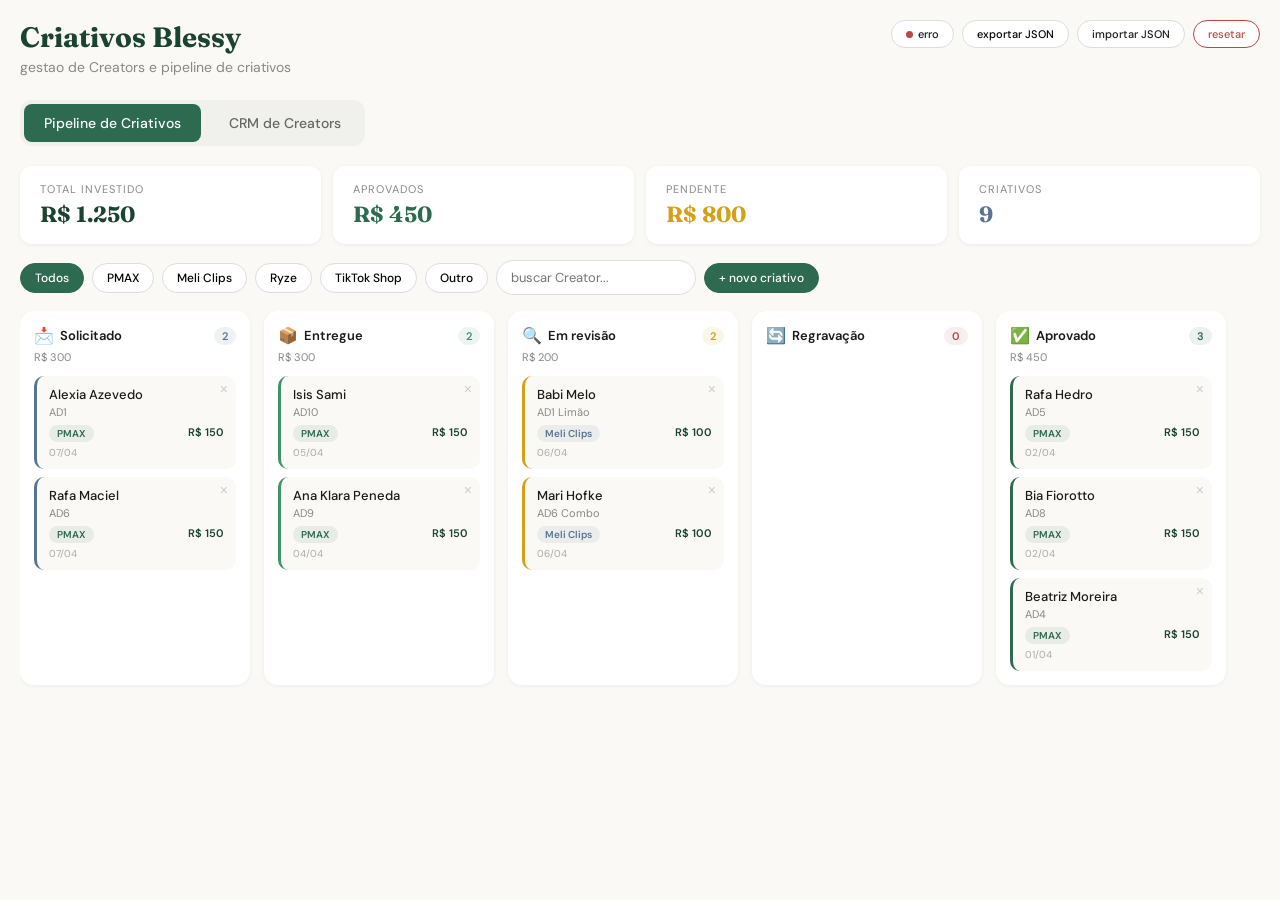
==== commit e701932a: "Rename index (5).html to index.html" ====
--- a/index.html
+++ b/index.html
@@ -10,7 +10,7 @@
 <style>
 *{box-sizing:border-box;margin:0;padding:0}body{font-family:DM Sans,sans-serif;background:#faf9f6;color:#1a1a1a;min-height:100vh}::-webkit-scrollbar{width:6px;height:6px}::-webkit-scrollbar-thumb{background:#ccc;border-radius:3px}.col-drop{transition:background .2s}.col-drop.over{background:#2d6a4f14!important}.card{transition:transform .15s,box-shadow .15s;cursor:grab}.card:hover{transform:translateY(-2px);box-shadow:0 6px 20px #0000001a}.card:active{cursor:grabbing}.tab-btn{border:none;background:none;cursor:pointer;padding:10px 20px;font-size:14px;font-weight:500;border-radius:8px;transition:all .2s;font-family:DM Sans,sans-serif}.tab-btn.active{background:#2d6a4f;color:#fff}.tab-btn:not(.active){color:#666}.tab-btn:not(.active):hover{background:#e8e8e8}.badge{display:inline-block;padding:2px 8px;border-radius:10px;font-size:11px;font-weight:600}.add-btn{border:2px dashed #ccc;background:none;cursor:pointer;padding:8px;border-radius:8px;width:100%;color:#999;font-size:13px;transition:all .2s;font-family:DM Sans}.add-btn:hover{border-color:#2d6a4f;color:#2d6a4f}.modal-overlay{position:fixed;top:0;right:0;bottom:0;left:0;background:#0006;display:flex;align-items:center;justify-content:center;z-index:100}.modal{background:#fff;border-radius:16px;padding:28px;width:400px;max-width:90vw;max-height:90vh;overflow-y:auto}.modal input,.modal select{width:100%;padding:10px 12px;border:1.5px solid #ddd;border-radius:8px;font-size:14px;font-family:DM Sans;margin-bottom:12px;outline:none}.modal input:focus,.modal select:focus{border-color:#2d6a4f}.modal-submit{background:#2d6a4f;color:#fff;border:none;padding:10px 20px;border-radius:8px;cursor:pointer;font-weight:600;font-family:DM Sans;width:100%;font-size:14px}.modal-submit:hover{background:#1b4332}.remove-btn{position:absolute;top:6px;right:8px;background:none;border:none;cursor:pointer;color:#ccc;font-size:14px;line-height:1}.remove-btn:hover{color:#bc4749}.stat-card{background:#fff;border-radius:12px;padding:16px 20px;flex:1;min-width:140px;box-shadow:0 1px 4px #0000000f}.filter-btn{border:1.5px solid #ddd;background:#fff;padding:6px 14px;border-radius:20px;font-size:12px;cursor:pointer;font-family:DM Sans;font-weight:500;transition:all .15s}.filter-btn.active{background:#2d6a4f;color:#fff;border-color:#2d6a4f}.search-input{padding:8px 14px;border:1.5px solid #ddd;border-radius:20px;font-size:13px;font-family:DM Sans;outline:none;width:200px}.search-input:focus{border-color:#2d6a4f}.criativo-row{display:flex;align-items:center;gap:6px;padding:5px 0;border-bottom:1px solid #f0efe9;font-size:11px}.criativo-row:last-child{border-bottom:none}.expand-btn{background:none;border:none;cursor:pointer;font-size:11px;color:#2d6a4f;font-family:DM Sans;font-weight:500;padding:4px 0}.expand-btn:hover{text-decoration:underline}.add-criativo-inline{background:none;border:1px dashed #ccc;cursor:pointer;font-size:10px;color:#999;font-family:DM Sans;padding:3px 8px;border-radius:6px;margin-top:4px}.add-criativo-inline:hover{border-color:#2d6a4f;color:#2d6a4f}.micro-remove{background:none;border:none;cursor:pointer;color:#ccc;font-size:12px;padding:0 2px;line-height:1}.micro-remove:hover{color:#bc4749}.toast{position:fixed;bottom:20px;right:20px;background:#1b4332;color:#fff;padding:10px 18px;border-radius:10px;font-size:13px;font-family:DM Sans;box-shadow:0 4px 16px #0003;animation:fadeIn .3s ease;z-index:200}@keyframes fadeIn{0%{opacity:0;transform:translateY(10px)}to{opacity:1;transform:translateY(0)}}
 </style></head><body><div id="root"></div><script type="module">
-(function(){const t=document.createElement("link").relList;if(t&&t.supports&&t.supports("modulepreload"))return;for(const l of document.querySelectorAll('link[rel="modulepreload"]'))r(l);new MutationObserver(l=>{for(const o of l)if(o.type==="childList")for(const i of o.addedNodes)i.tagName==="LINK"&&i.rel==="modulepreload"&&r(i)}).observe(document,{childList:!0,subtree:!0});function n(l){const o={};return l.integrity&&(o.integrity=l.integrity),l.referrerPolicy&&(o.referrerPolicy=l.referrerPolicy),l.crossOrigin==="use-credentials"?o.credentials="include":l.crossOrigin==="anonymous"?o.credentials="omit":o.credentials="same-origin",o}function r(l){if(l.ep)return;l.ep=!0;const o=n(l);fetch(l.href,o)}})();function Ic(e){return e&&e.__esModule&&Object.prototype.hasOwnProperty.call(e,"default")?e.default:e}var va={exports:{}},vl={},ha={exports:{}},I={};/**
+(function(){const t=document.createElement("link").relList;if(t&&t.supports&&t.supports("modulepreload"))return;for(const l of document.querySelectorAll('link[rel="modulepreload"]'))r(l);new MutationObserver(l=>{for(const o of l)if(o.type==="childList")for(const i of o.addedNodes)i.tagName==="LINK"&&i.rel==="modulepreload"&&r(i)}).observe(document,{childList:!0,subtree:!0});function n(l){const o={};return l.integrity&&(o.integrity=l.integrity),l.referrerPolicy&&(o.referrerPolicy=l.referrerPolicy),l.crossOrigin==="use-credentials"?o.credentials="include":l.crossOrigin==="anonymous"?o.credentials="omit":o.credentials="same-origin",o}function r(l){if(l.ep)return;l.ep=!0;const o=n(l);fetch(l.href,o)}})();function Rc(e){return e&&e.__esModule&&Object.prototype.hasOwnProperty.call(e,"default")?e.default:e}var da={exports:{}},ml={},pa={exports:{}},I={};/**
  * @license React
  * react.production.min.js
  *
@@ -18,7 +18,7 @@
  *
  * This source code is licensed under the MIT license found in the
  * LICENSE file in the root directory of this source tree.
- */var cr=Symbol.for("react.element"),Fc=Symbol.for("react.portal"),Ac=Symbol.for("react.fragment"),Uc=Symbol.for("react.strict_mode"),Bc=Symbol.for("react.profiler"),$c=Symbol.for("react.provider"),Wc=Symbol.for("react.context"),Vc=Symbol.for("react.forward_ref"),Hc=Symbol.for("react.suspense"),Qc=Symbol.for("react.memo"),Kc=Symbol.for("react.lazy"),qi=Symbol.iterator;function Xc(e){return e===null||typeof e!="object"?null:(e=qi&&e[qi]||e["@@iterator"],typeof e=="function"?e:null)}var ya={isMounted:function(){return!1},enqueueForceUpdate:function(){},enqueueReplaceState:function(){},enqueueSetState:function(){}},ga=Object.assign,Sa={};function kn(e,t,n){this.props=e,this.context=t,this.refs=Sa,this.updater=n||ya}kn.prototype.isReactComponent={};kn.prototype.setState=function(e,t){if(typeof e!="object"&&typeof e!="function"&&e!=null)throw Error("setState(...): takes an object of state variables to update or a function which returns an object of state variables.");this.updater.enqueueSetState(this,e,t,"setState")};kn.prototype.forceUpdate=function(e){this.updater.enqueueForceUpdate(this,e,"forceUpdate")};function wa(){}wa.prototype=kn.prototype;function li(e,t,n){this.props=e,this.context=t,this.refs=Sa,this.updater=n||ya}var oi=li.prototype=new wa;oi.constructor=li;ga(oi,kn.prototype);oi.isPureReactComponent=!0;var bi=Array.isArray,ka=Object.prototype.hasOwnProperty,ii={current:null},xa={key:!0,ref:!0,__self:!0,__source:!0};function Ca(e,t,n){var r,l={},o=null,i=null;if(t!=null)for(r in t.ref!==void 0&&(i=t.ref),t.key!==void 0&&(o=""+t.key),t)ka.call(t,r)&&!xa.hasOwnProperty(r)&&(l[r]=t[r]);var u=arguments.length-2;if(u===1)l.children=n;else if(1<u){for(var a=Array(u),c=0;c<u;c++)a[c]=arguments[c+2];l.children=a}if(e&&e.defaultProps)for(r in u=e.defaultProps,u)l[r]===void 0&&(l[r]=u[r]);return{$$typeof:cr,type:e,key:o,ref:i,props:l,_owner:ii.current}}function Yc(e,t){return{$$typeof:cr,type:e.type,key:t,ref:e.ref,props:e.props,_owner:e._owner}}function ui(e){return typeof e=="object"&&e!==null&&e.$$typeof===cr}function Gc(e){var t={"=":"=0",":":"=2"};return"$"+e.replace(/[=:]/g,function(n){return t[n]})}var eu=/\/+/g;function Rl(e,t){return typeof e=="object"&&e!==null&&e.key!=null?Gc(""+e.key):t.toString(36)}function Dr(e,t,n,r,l){var o=typeof e;(o==="undefined"||o==="boolean")&&(e=null);var i=!1;if(e===null)i=!0;else switch(o){case"string":case"number":i=!0;break;case"object":switch(e.$$typeof){case cr:case Fc:i=!0}}if(i)return i=e,l=l(i),e=r===""?"."+Rl(i,0):r,bi(l)?(n="",e!=null&&(n=e.replace(eu,"$&/")+"/"),Dr(l,t,n,"",function(c){return c})):l!=null&&(ui(l)&&(l=Yc(l,n+(!l.key||i&&i.key===l.key?"":(""+l.key).replace(eu,"$&/")+"/")+e)),t.push(l)),1;if(i=0,r=r===""?".":r+":",bi(e))for(var u=0;u<e.length;u++){o=e[u];var a=r+Rl(o,u);i+=Dr(o,t,n,a,l)}else if(a=Xc(e),typeof a=="function")for(e=a.call(e),u=0;!(o=e.next()).done;)o=o.value,a=r+Rl(o,u++),i+=Dr(o,t,n,a,l);else if(o==="object")throw t=String(e),Error("Objects are not valid as a React child (found: "+(t==="[object Object]"?"object with keys {"+Object.keys(e).join(", ")+"}":t)+"). If you meant to render a collection of children, use an array instead.");return i}function vr(e,t,n){if(e==null)return e;var r=[],l=0;return Dr(e,r,"","",function(o){return t.call(n,o,l++)}),r}function Jc(e){if(e._status===-1){var t=e._result;t=t(),t.then(function(n){(e._status===0||e._status===-1)&&(e._status=1,e._result=n)},function(n){(e._status===0||e._status===-1)&&(e._status=2,e._result=n)}),e._status===-1&&(e._status=0,e._result=t)}if(e._status===1)return e._result.default;throw e._result}var ge={current:null},Mr={transition:null},Zc={ReactCurrentDispatcher:ge,ReactCurrentBatchConfig:Mr,ReactCurrentOwner:ii};function Ea(){throw Error("act(...) is not supported in production builds of React.")}I.Children={map:vr,forEach:function(e,t,n){vr(e,function(){t.apply(this,arguments)},n)},count:function(e){var t=0;return vr(e,function(){t++}),t},toArray:function(e){return vr(e,function(t){return t})||[]},only:function(e){if(!ui(e))throw Error("React.Children.only expected to receive a single React element child.");return e}};I.Component=kn;I.Fragment=Ac;I.Profiler=Bc;I.PureComponent=li;I.StrictMode=Uc;I.Suspense=Hc;I.__SECRET_INTERNALS_DO_NOT_USE_OR_YOU_WILL_BE_FIRED=Zc;I.act=Ea;I.cloneElement=function(e,t,n){if(e==null)throw Error("React.cloneElement(...): The argument must be a React element, but you passed "+e+".");var r=ga({},e.props),l=e.key,o=e.ref,i=e._owner;if(t!=null){if(t.ref!==void 0&&(o=t.ref,i=ii.current),t.key!==void 0&&(l=""+t.key),e.type&&e.type.defaultProps)var u=e.type.defaultProps;for(a in t)ka.call(t,a)&&!xa.hasOwnProperty(a)&&(r[a]=t[a]===void 0&&u!==void 0?u[a]:t[a])}var a=arguments.length-2;if(a===1)r.children=n;else if(1<a){u=Array(a);for(var c=0;c<a;c++)u[c]=arguments[c+2];r.children=u}return{$$typeof:cr,type:e.type,key:l,ref:o,props:r,_owner:i}};I.createContext=function(e){return e={$$typeof:Wc,_currentValue:e,_currentValue2:e,_threadCount:0,Provider:null,Consumer:null,_defaultValue:null,_globalName:null},e.Provider={$$typeof:$c,_context:e},e.Consumer=e};I.createElement=Ca;I.createFactory=function(e){var t=Ca.bind(null,e);return t.type=e,t};I.createRef=function(){return{current:null}};I.forwardRef=function(e){return{$$typeof:Vc,render:e}};I.isValidElement=ui;I.lazy=function(e){return{$$typeof:Kc,_payload:{_status:-1,_result:e},_init:Jc}};I.memo=function(e,t){return{$$typeof:Qc,type:e,compare:t===void 0?null:t}};I.startTransition=function(e){var t=Mr.transition;Mr.transition={};try{e()}finally{Mr.transition=t}};I.unstable_act=Ea;I.useCallback=function(e,t){return ge.current.useCallback(e,t)};I.useContext=function(e){return ge.current.useContext(e)};I.useDebugValue=function(){};I.useDeferredValue=function(e){return ge.current.useDeferredValue(e)};I.useEffect=function(e,t){return ge.current.useEffect(e,t)};I.useId=function(){return ge.current.useId()};I.useImperativeHandle=function(e,t,n){return ge.current.useImperativeHandle(e,t,n)};I.useInsertionEffect=function(e,t){return ge.current.useInsertionEffect(e,t)};I.useLayoutEffect=function(e,t){return ge.current.useLayoutEffect(e,t)};I.useMemo=function(e,t){return ge.current.useMemo(e,t)};I.useReducer=function(e,t,n){return ge.current.useReducer(e,t,n)};I.useRef=function(e){return ge.current.useRef(e)};I.useState=function(e){return ge.current.useState(e)};I.useSyncExternalStore=function(e,t,n){return ge.current.useSyncExternalStore(e,t,n)};I.useTransition=function(){return ge.current.useTransition()};I.version="18.3.1";ha.exports=I;var $=ha.exports;const qc=Ic($);/**
+ */var sr=Symbol.for("react.element"),Dc=Symbol.for("react.portal"),Mc=Symbol.for("react.fragment"),Oc=Symbol.for("react.strict_mode"),Ic=Symbol.for("react.profiler"),Fc=Symbol.for("react.provider"),Ac=Symbol.for("react.context"),Uc=Symbol.for("react.forward_ref"),Bc=Symbol.for("react.suspense"),$c=Symbol.for("react.memo"),Wc=Symbol.for("react.lazy"),Zi=Symbol.iterator;function Vc(e){return e===null||typeof e!="object"?null:(e=Zi&&e[Zi]||e["@@iterator"],typeof e=="function"?e:null)}var ma={isMounted:function(){return!1},enqueueForceUpdate:function(){},enqueueReplaceState:function(){},enqueueSetState:function(){}},va=Object.assign,ha={};function wn(e,t,n){this.props=e,this.context=t,this.refs=ha,this.updater=n||ma}wn.prototype.isReactComponent={};wn.prototype.setState=function(e,t){if(typeof e!="object"&&typeof e!="function"&&e!=null)throw Error("setState(...): takes an object of state variables to update or a function which returns an object of state variables.");this.updater.enqueueSetState(this,e,t,"setState")};wn.prototype.forceUpdate=function(e){this.updater.enqueueForceUpdate(this,e,"forceUpdate")};function ga(){}ga.prototype=wn.prototype;function ri(e,t,n){this.props=e,this.context=t,this.refs=ha,this.updater=n||ma}var li=ri.prototype=new ga;li.constructor=ri;va(li,wn.prototype);li.isPureReactComponent=!0;var qi=Array.isArray,ya=Object.prototype.hasOwnProperty,oi={current:null},Sa={key:!0,ref:!0,__self:!0,__source:!0};function wa(e,t,n){var r,l={},o=null,i=null;if(t!=null)for(r in t.ref!==void 0&&(i=t.ref),t.key!==void 0&&(o=""+t.key),t)ya.call(t,r)&&!Sa.hasOwnProperty(r)&&(l[r]=t[r]);var u=arguments.length-2;if(u===1)l.children=n;else if(1<u){for(var a=Array(u),c=0;c<u;c++)a[c]=arguments[c+2];l.children=a}if(e&&e.defaultProps)for(r in u=e.defaultProps,u)l[r]===void 0&&(l[r]=u[r]);return{$$typeof:sr,type:e,key:o,ref:i,props:l,_owner:oi.current}}function Hc(e,t){return{$$typeof:sr,type:e.type,key:t,ref:e.ref,props:e.props,_owner:e._owner}}function ii(e){return typeof e=="object"&&e!==null&&e.$$typeof===sr}function Qc(e){var t={"=":"=0",":":"=2"};return"$"+e.replace(/[=:]/g,function(n){return t[n]})}var bi=/\/+/g;function Rl(e,t){return typeof e=="object"&&e!==null&&e.key!=null?Qc(""+e.key):t.toString(36)}function Lr(e,t,n,r,l){var o=typeof e;(o==="undefined"||o==="boolean")&&(e=null);var i=!1;if(e===null)i=!0;else switch(o){case"string":case"number":i=!0;break;case"object":switch(e.$$typeof){case sr:case Dc:i=!0}}if(i)return i=e,l=l(i),e=r===""?"."+Rl(i,0):r,qi(l)?(n="",e!=null&&(n=e.replace(bi,"$&/")+"/"),Lr(l,t,n,"",function(c){return c})):l!=null&&(ii(l)&&(l=Hc(l,n+(!l.key||i&&i.key===l.key?"":(""+l.key).replace(bi,"$&/")+"/")+e)),t.push(l)),1;if(i=0,r=r===""?".":r+":",qi(e))for(var u=0;u<e.length;u++){o=e[u];var a=r+Rl(o,u);i+=Lr(o,t,n,a,l)}else if(a=Vc(e),typeof a=="function")for(e=a.call(e),u=0;!(o=e.next()).done;)o=o.value,a=r+Rl(o,u++),i+=Lr(o,t,n,a,l);else if(o==="object")throw t=String(e),Error("Objects are not valid as a React child (found: "+(t==="[object Object]"?"object with keys {"+Object.keys(e).join(", ")+"}":t)+"). If you meant to render a collection of children, use an array instead.");return i}function mr(e,t,n){if(e==null)return e;var r=[],l=0;return Lr(e,r,"","",function(o){return t.call(n,o,l++)}),r}function Kc(e){if(e._status===-1){var t=e._result;t=t(),t.then(function(n){(e._status===0||e._status===-1)&&(e._status=1,e._result=n)},function(n){(e._status===0||e._status===-1)&&(e._status=2,e._result=n)}),e._status===-1&&(e._status=0,e._result=t)}if(e._status===1)return e._result.default;throw e._result}var he={current:null},Rr={transition:null},Xc={ReactCurrentDispatcher:he,ReactCurrentBatchConfig:Rr,ReactCurrentOwner:oi};function ka(){throw Error("act(...) is not supported in production builds of React.")}I.Children={map:mr,forEach:function(e,t,n){mr(e,function(){t.apply(this,arguments)},n)},count:function(e){var t=0;return mr(e,function(){t++}),t},toArray:function(e){return mr(e,function(t){return t})||[]},only:function(e){if(!ii(e))throw Error("React.Children.only expected to receive a single React element child.");return e}};I.Component=wn;I.Fragment=Mc;I.Profiler=Ic;I.PureComponent=ri;I.StrictMode=Oc;I.Suspense=Bc;I.__SECRET_INTERNALS_DO_NOT_USE_OR_YOU_WILL_BE_FIRED=Xc;I.act=ka;I.cloneElement=function(e,t,n){if(e==null)throw Error("React.cloneElement(...): The argument must be a React element, but you passed "+e+".");var r=va({},e.props),l=e.key,o=e.ref,i=e._owner;if(t!=null){if(t.ref!==void 0&&(o=t.ref,i=oi.current),t.key!==void 0&&(l=""+t.key),e.type&&e.type.defaultProps)var u=e.type.defaultProps;for(a in t)ya.call(t,a)&&!Sa.hasOwnProperty(a)&&(r[a]=t[a]===void 0&&u!==void 0?u[a]:t[a])}var a=arguments.length-2;if(a===1)r.children=n;else if(1<a){u=Array(a);for(var c=0;c<a;c++)u[c]=arguments[c+2];r.children=u}return{$$typeof:sr,type:e.type,key:l,ref:o,props:r,_owner:i}};I.createContext=function(e){return e={$$typeof:Ac,_currentValue:e,_currentValue2:e,_threadCount:0,Provider:null,Consumer:null,_defaultValue:null,_globalName:null},e.Provider={$$typeof:Fc,_context:e},e.Consumer=e};I.createElement=wa;I.createFactory=function(e){var t=wa.bind(null,e);return t.type=e,t};I.createRef=function(){return{current:null}};I.forwardRef=function(e){return{$$typeof:Uc,render:e}};I.isValidElement=ii;I.lazy=function(e){return{$$typeof:Wc,_payload:{_status:-1,_result:e},_init:Kc}};I.memo=function(e,t){return{$$typeof:$c,type:e,compare:t===void 0?null:t}};I.startTransition=function(e){var t=Rr.transition;Rr.transition={};try{e()}finally{Rr.transition=t}};I.unstable_act=ka;I.useCallback=function(e,t){return he.current.useCallback(e,t)};I.useContext=function(e){return he.current.useContext(e)};I.useDebugValue=function(){};I.useDeferredValue=function(e){return he.current.useDeferredValue(e)};I.useEffect=function(e,t){return he.current.useEffect(e,t)};I.useId=function(){return he.current.useId()};I.useImperativeHandle=function(e,t,n){return he.current.useImperativeHandle(e,t,n)};I.useInsertionEffect=function(e,t){return he.current.useInsertionEffect(e,t)};I.useLayoutEffect=function(e,t){return he.current.useLayoutEffect(e,t)};I.useMemo=function(e,t){return he.current.useMemo(e,t)};I.useReducer=function(e,t,n){return he.current.useReducer(e,t,n)};I.useRef=function(e){return he.current.useRef(e)};I.useState=function(e){return he.current.useState(e)};I.useSyncExternalStore=function(e,t,n){return he.current.useSyncExternalStore(e,t,n)};I.useTransition=function(){return he.current.useTransition()};I.version="18.3.1";pa.exports=I;var $=pa.exports;const Yc=Rc($);/**
  * @license React
  * react-jsx-runtime.production.min.js
  *
@@ -26,7 +26,7 @@
  *
  * This source code is licensed under the MIT license found in the
  * LICENSE file in the root directory of this source tree.
- */var bc=$,ef=Symbol.for("react.element"),tf=Symbol.for("react.fragment"),nf=Object.prototype.hasOwnProperty,rf=bc.__SECRET_INTERNALS_DO_NOT_USE_OR_YOU_WILL_BE_FIRED.ReactCurrentOwner,lf={key:!0,ref:!0,__self:!0,__source:!0};function _a(e,t,n){var r,l={},o=null,i=null;n!==void 0&&(o=""+n),t.key!==void 0&&(o=""+t.key),t.ref!==void 0&&(i=t.ref);for(r in t)nf.call(t,r)&&!lf.hasOwnProperty(r)&&(l[r]=t[r]);if(e&&e.defaultProps)for(r in t=e.defaultProps,t)l[r]===void 0&&(l[r]=t[r]);return{$$typeof:ef,type:e,key:o,ref:i,props:l,_owner:rf.current}}vl.Fragment=tf;vl.jsx=_a;vl.jsxs=_a;va.exports=vl;var m=va.exports,ao={},Pa={exports:{}},Te={},Na={exports:{}},ja={};/**
+ */var Gc=$,Jc=Symbol.for("react.element"),Zc=Symbol.for("react.fragment"),qc=Object.prototype.hasOwnProperty,bc=Gc.__SECRET_INTERNALS_DO_NOT_USE_OR_YOU_WILL_BE_FIRED.ReactCurrentOwner,ef={key:!0,ref:!0,__self:!0,__source:!0};function xa(e,t,n){var r,l={},o=null,i=null;n!==void 0&&(o=""+n),t.key!==void 0&&(o=""+t.key),t.ref!==void 0&&(i=t.ref);for(r in t)qc.call(t,r)&&!ef.hasOwnProperty(r)&&(l[r]=t[r]);if(e&&e.defaultProps)for(r in t=e.defaultProps,t)l[r]===void 0&&(l[r]=t[r]);return{$$typeof:Jc,type:e,key:o,ref:i,props:l,_owner:bc.current}}ml.Fragment=Zc;ml.jsx=xa;ml.jsxs=xa;da.exports=ml;var h=da.exports,so={},Ca={exports:{}},ze={},Ea={exports:{}},_a={};/**
  * @license React
  * scheduler.production.min.js
  *
@@ -34,7 +34,7 @@
  *
  * This source code is licensed under the MIT license found in the
  * LICENSE file in the root directory of this source tree.
- */(function(e){function t(P,R){var O=P.length;P.push(R);e:for(;0<O;){var K=O-1>>>1,ee=P[K];if(0<l(ee,R))P[K]=R,P[O]=ee,O=K;else break e}}function n(P){return P.length===0?null:P[0]}function r(P){if(P.length===0)return null;var R=P[0],O=P.pop();if(O!==R){P[0]=O;e:for(var K=0,ee=P.length,Lt=ee>>>1;K<Lt;){var Ke=2*(K+1)-1,_n=P[Ke],qe=Ke+1,Kt=P[qe];if(0>l(_n,O))qe<ee&&0>l(Kt,_n)?(P[K]=Kt,P[qe]=O,K=qe):(P[K]=_n,P[Ke]=O,K=Ke);else if(qe<ee&&0>l(Kt,O))P[K]=Kt,P[qe]=O,K=qe;else break e}}return R}function l(P,R){var O=P.sortIndex-R.sortIndex;return O!==0?O:P.id-R.id}if(typeof performance=="object"&&typeof performance.now=="function"){var o=performance;e.unstable_now=function(){return o.now()}}else{var i=Date,u=i.now();e.unstable_now=function(){return i.now()-u}}var a=[],c=[],y=1,h=null,v=3,w=!1,x=!1,E=!1,B=typeof setTimeout=="function"?setTimeout:null,f=typeof clearTimeout=="function"?clearTimeout:null,s=typeof setImmediate<"u"?setImmediate:null;typeof navigator<"u"&&navigator.scheduling!==void 0&&navigator.scheduling.isInputPending!==void 0&&navigator.scheduling.isInputPending.bind(navigator.scheduling);function d(P){for(var R=n(c);R!==null;){if(R.callback===null)r(c);else if(R.startTime<=P)r(c),R.sortIndex=R.expirationTime,t(a,R);else break;R=n(c)}}function g(P){if(E=!1,d(P),!x)if(n(a)!==null)x=!0,Tt(_);else{var R=n(c);R!==null&&En(g,R.startTime-P)}}function _(P,R){x=!1,E&&(E=!1,f(T),T=-1),w=!0;var O=v;try{for(d(R),h=n(a);h!==null&&(!(h.expirationTime>R)||P&&!me());){var K=h.callback;if(typeof K=="function"){h.callback=null,v=h.priorityLevel;var ee=K(h.expirationTime<=R);R=e.unstable_now(),typeof ee=="function"?h.callback=ee:h===n(a)&&r(a),d(R)}else r(a);h=n(a)}if(h!==null)var Lt=!0;else{var Ke=n(c);Ke!==null&&En(g,Ke.startTime-R),Lt=!1}return Lt}finally{h=null,v=O,w=!1}}var j=!1,z=null,T=-1,Q=5,D=-1;function me(){return!(e.unstable_now()-D<Q)}function zt(){if(z!==null){var P=e.unstable_now();D=P;var R=!0;try{R=z(!0,P)}finally{R?Qe():(j=!1,z=null)}}else j=!1}var Qe;if(typeof s=="function")Qe=function(){s(zt)};else if(typeof MessageChannel<"u"){var ie=new MessageChannel,ve=ie.port2;ie.port1.onmessage=zt,Qe=function(){ve.postMessage(null)}}else Qe=function(){B(zt,0)};function Tt(P){z=P,j||(j=!0,Qe())}function En(P,R){T=B(function(){P(e.unstable_now())},R)}e.unstable_IdlePriority=5,e.unstable_ImmediatePriority=1,e.unstable_LowPriority=4,e.unstable_NormalPriority=3,e.unstable_Profiling=null,e.unstable_UserBlockingPriority=2,e.unstable_cancelCallback=function(P){P.callback=null},e.unstable_continueExecution=function(){x||w||(x=!0,Tt(_))},e.unstable_forceFrameRate=function(P){0>P||125<P?console.error("forceFrameRate takes a positive int between 0 and 125, forcing frame rates higher than 125 fps is not supported"):Q=0<P?Math.floor(1e3/P):5},e.unstable_getCurrentPriorityLevel=function(){return v},e.unstable_getFirstCallbackNode=function(){return n(a)},e.unstable_next=function(P){switch(v){case 1:case 2:case 3:var R=3;break;default:R=v}var O=v;v=R;try{return P()}finally{v=O}},e.unstable_pauseExecution=function(){},e.unstable_requestPaint=function(){},e.unstable_runWithPriority=function(P,R){switch(P){case 1:case 2:case 3:case 4:case 5:break;default:P=3}var O=v;v=P;try{return R()}finally{v=O}},e.unstable_scheduleCallback=function(P,R,O){var K=e.unstable_now();switch(typeof O=="object"&&O!==null?(O=O.delay,O=typeof O=="number"&&0<O?K+O:K):O=K,P){case 1:var ee=-1;break;case 2:ee=250;break;case 5:ee=1073741823;break;case 4:ee=1e4;break;default:ee=5e3}return ee=O+ee,P={id:y++,callback:R,priorityLevel:P,startTime:O,expirationTime:ee,sortIndex:-1},O>K?(P.sortIndex=O,t(c,P),n(a)===null&&P===n(c)&&(E?(f(T),T=-1):E=!0,En(g,O-K))):(P.sortIndex=ee,t(a,P),x||w||(x=!0,Tt(_))),P},e.unstable_shouldYield=me,e.unstable_wrapCallback=function(P){var R=v;return function(){var O=v;v=R;try{return P.apply(this,arguments)}finally{v=O}}}})(ja);Na.exports=ja;var of=Na.exports;/**
+ */(function(e){function t(E,D){var O=E.length;E.push(D);e:for(;0<O;){var K=O-1>>>1,b=E[K];if(0<l(b,D))E[K]=D,E[O]=b,O=K;else break e}}function n(E){return E.length===0?null:E[0]}function r(E){if(E.length===0)return null;var D=E[0],O=E.pop();if(O!==D){E[0]=O;e:for(var K=0,b=E.length,Ht=b>>>1;K<Ht;){var Je=2*(K+1)-1,En=E[Je],Ze=Je+1,Qt=E[Ze];if(0>l(En,O))Ze<b&&0>l(Qt,En)?(E[K]=Qt,E[Ze]=O,K=Ze):(E[K]=En,E[Je]=O,K=Je);else if(Ze<b&&0>l(Qt,O))E[K]=Qt,E[Ze]=O,K=Ze;else break e}}return D}function l(E,D){var O=E.sortIndex-D.sortIndex;return O!==0?O:E.id-D.id}if(typeof performance=="object"&&typeof performance.now=="function"){var o=performance;e.unstable_now=function(){return o.now()}}else{var i=Date,u=i.now();e.unstable_now=function(){return i.now()-u}}var a=[],c=[],g=1,v=null,m=3,w=!1,k=!1,C=!1,B=typeof setTimeout=="function"?setTimeout:null,f=typeof clearTimeout=="function"?clearTimeout:null,s=typeof setImmediate<"u"?setImmediate:null;typeof navigator<"u"&&navigator.scheduling!==void 0&&navigator.scheduling.isInputPending!==void 0&&navigator.scheduling.isInputPending.bind(navigator.scheduling);function d(E){for(var D=n(c);D!==null;){if(D.callback===null)r(c);else if(D.startTime<=E)r(c),D.sortIndex=D.expirationTime,t(a,D);else break;D=n(c)}}function y(E){if(C=!1,d(E),!k)if(n(a)!==null)k=!0,Cn(P);else{var D=n(c);D!==null&&Ie(y,D.startTime-E)}}function P(E,D){k=!1,C&&(C=!1,f(T),T=-1),w=!0;var O=m;try{for(d(D),v=n(a);v!==null&&(!(v.expirationTime>D)||E&&!ie());){var K=v.callback;if(typeof K=="function"){v.callback=null,m=v.priorityLevel;var b=K(v.expirationTime<=D);D=e.unstable_now(),typeof b=="function"?v.callback=b:v===n(a)&&r(a),d(D)}else r(a);v=n(a)}if(v!==null)var Ht=!0;else{var Je=n(c);Je!==null&&Ie(y,Je.startTime-D),Ht=!1}return Ht}finally{v=null,m=O,w=!1}}var z=!1,j=null,T=-1,Q=5,M=-1;function ie(){return!(e.unstable_now()-M<Q)}function Ge(){if(j!==null){var E=e.unstable_now();M=E;var D=!0;try{D=j(!0,E)}finally{D?zt():(z=!1,j=null)}}else z=!1}var zt;if(typeof s=="function")zt=function(){s(Ge)};else if(typeof MessageChannel<"u"){var Vt=new MessageChannel,Tl=Vt.port2;Vt.port1.onmessage=Ge,zt=function(){Tl.postMessage(null)}}else zt=function(){B(Ge,0)};function Cn(E){j=E,z||(z=!0,zt())}function Ie(E,D){T=B(function(){E(e.unstable_now())},D)}e.unstable_IdlePriority=5,e.unstable_ImmediatePriority=1,e.unstable_LowPriority=4,e.unstable_NormalPriority=3,e.unstable_Profiling=null,e.unstable_UserBlockingPriority=2,e.unstable_cancelCallback=function(E){E.callback=null},e.unstable_continueExecution=function(){k||w||(k=!0,Cn(P))},e.unstable_forceFrameRate=function(E){0>E||125<E?console.error("forceFrameRate takes a positive int between 0 and 125, forcing frame rates higher than 125 fps is not supported"):Q=0<E?Math.floor(1e3/E):5},e.unstable_getCurrentPriorityLevel=function(){return m},e.unstable_getFirstCallbackNode=function(){return n(a)},e.unstable_next=function(E){switch(m){case 1:case 2:case 3:var D=3;break;default:D=m}var O=m;m=D;try{return E()}finally{m=O}},e.unstable_pauseExecution=function(){},e.unstable_requestPaint=function(){},e.unstable_runWithPriority=function(E,D){switch(E){case 1:case 2:case 3:case 4:case 5:break;default:E=3}var O=m;m=E;try{return D()}finally{m=O}},e.unstable_scheduleCallback=function(E,D,O){var K=e.unstable_now();switch(typeof O=="object"&&O!==null?(O=O.delay,O=typeof O=="number"&&0<O?K+O:K):O=K,E){case 1:var b=-1;break;case 2:b=250;break;case 5:b=1073741823;break;case 4:b=1e4;break;default:b=5e3}return b=O+b,E={id:g++,callback:D,priorityLevel:E,startTime:O,expirationTime:b,sortIndex:-1},O>K?(E.sortIndex=O,t(c,E),n(a)===null&&E===n(c)&&(C?(f(T),T=-1):C=!0,Ie(y,O-K))):(E.sortIndex=b,t(a,E),k||w||(k=!0,Cn(P))),E},e.unstable_shouldYield=ie,e.unstable_wrapCallback=function(E){var D=m;return function(){var O=m;m=D;try{return E.apply(this,arguments)}finally{m=O}}}})(_a);Ea.exports=_a;var tf=Ea.exports;/**
  * @license React
  * react-dom.production.min.js
  *
@@ -42,12 +42,12 @@
  *
  * This source code is licensed under the MIT license found in the
  * LICENSE file in the root directory of this source tree.
- */var uf=$,ze=of;function S(e){for(var t="https://reactjs.org/docs/error-decoder.html?invariant="+e,n=1;n<arguments.length;n++)t+="&args[]="+encodeURIComponent(arguments[n]);return"Minified React error #"+e+"; visit "+t+" for the full message or use the non-minified dev environment for full errors and additional helpful warnings."}var za=new Set,Xn={};function Ht(e,t){mn(e,t),mn(e+"Capture",t)}function mn(e,t){for(Xn[e]=t,e=0;e<t.length;e++)za.add(t[e])}var lt=!(typeof window>"u"||typeof window.document>"u"||typeof window.document.createElement>"u"),so=Object.prototype.hasOwnProperty,af=/^[:A-Z_a-z\u00C0-\u00D6\u00D8-\u00F6\u00F8-\u02FF\u0370-\u037D\u037F-\u1FFF\u200C-\u200D\u2070-\u218F\u2C00-\u2FEF\u3001-\uD7FF\uF900-\uFDCF\uFDF0-\uFFFD][:A-Z_a-z\u00C0-\u00D6\u00D8-\u00F6\u00F8-\u02FF\u0370-\u037D\u037F-\u1FFF\u200C-\u200D\u2070-\u218F\u2C00-\u2FEF\u3001-\uD7FF\uF900-\uFDCF\uFDF0-\uFFFD\-.0-9\u00B7\u0300-\u036F\u203F-\u2040]*$/,tu={},nu={};function sf(e){return so.call(nu,e)?!0:so.call(tu,e)?!1:af.test(e)?nu[e]=!0:(tu[e]=!0,!1)}function cf(e,t,n,r){if(n!==null&&n.type===0)return!1;switch(typeof t){case"function":case"symbol":return!0;case"boolean":return r?!1:n!==null?!n.acceptsBooleans:(e=e.toLowerCase().slice(0,5),e!=="data-"&&e!=="aria-");default:return!1}}function ff(e,t,n,r){if(t===null||typeof t>"u"||cf(e,t,n,r))return!0;if(r)return!1;if(n!==null)switch(n.type){case 3:return!t;case 4:return t===!1;case 5:return isNaN(t);case 6:return isNaN(t)||1>t}return!1}function Se(e,t,n,r,l,o,i){this.acceptsBooleans=t===2||t===3||t===4,this.attributeName=r,this.attributeNamespace=l,this.mustUseProperty=n,this.propertyName=e,this.type=t,this.sanitizeURL=o,this.removeEmptyString=i}var se={};"children dangerouslySetInnerHTML defaultValue defaultChecked innerHTML suppressContentEditableWarning suppressHydrationWarning style".split(" ").forEach(function(e){se[e]=new Se(e,0,!1,e,null,!1,!1)});[["acceptCharset","accept-charset"],["className","class"],["htmlFor","for"],["httpEquiv","http-equiv"]].forEach(function(e){var t=e[0];se[t]=new Se(t,1,!1,e[1],null,!1,!1)});["contentEditable","draggable","spellCheck","value"].forEach(function(e){se[e]=new Se(e,2,!1,e.toLowerCase(),null,!1,!1)});["autoReverse","externalResourcesRequired","focusable","preserveAlpha"].forEach(function(e){se[e]=new Se(e,2,!1,e,null,!1,!1)});"allowFullScreen async autoFocus autoPlay controls default defer disabled disablePictureInPicture disableRemotePlayback formNoValidate hidden loop noModule noValidate open playsInline readOnly required reversed scoped seamless itemScope".split(" ").forEach(function(e){se[e]=new Se(e,3,!1,e.toLowerCase(),null,!1,!1)});["checked","multiple","muted","selected"].forEach(function(e){se[e]=new Se(e,3,!0,e,null,!1,!1)});["capture","download"].forEach(function(e){se[e]=new Se(e,4,!1,e,null,!1,!1)});["cols","rows","size","span"].forEach(function(e){se[e]=new Se(e,6,!1,e,null,!1,!1)});["rowSpan","start"].forEach(function(e){se[e]=new Se(e,5,!1,e.toLowerCase(),null,!1,!1)});var ai=/[\-:]([a-z])/g;function si(e){return e[1].toUpperCase()}"accent-height alignment-baseline arabic-form baseline-shift cap-height clip-path clip-rule color-interpolation color-interpolation-filters color-profile color-rendering dominant-baseline enable-background fill-opacity fill-rule flood-color flood-opacity font-family font-size font-size-adjust font-stretch font-style font-variant font-weight glyph-name glyph-orientation-horizontal glyph-orientation-vertical horiz-adv-x horiz-origin-x image-rendering letter-spacing lighting-color marker-end marker-mid marker-start overline-position overline-thickness paint-order panose-1 pointer-events rendering-intent shape-rendering stop-color stop-opacity strikethrough-position strikethrough-thickness stroke-dasharray stroke-dashoffset stroke-linecap stroke-linejoin stroke-miterlimit stroke-opacity stroke-width text-anchor text-decoration text-rendering underline-position underline-thickness unicode-bidi unicode-range units-per-em v-alphabetic v-hanging v-ideographic v-mathematical vector-effect vert-adv-y vert-origin-x vert-origin-y word-spacing writing-mode xmlns:xlink x-height".split(" ").forEach(function(e){var t=e.replace(ai,si);se[t]=new Se(t,1,!1,e,null,!1,!1)});"xlink:actuate xlink:arcrole xlink:role xlink:show xlink:title xlink:type".split(" ").forEach(function(e){var t=e.replace(ai,si);se[t]=new Se(t,1,!1,e,"http://www.w3.org/1999/xlink",!1,!1)});["xml:base","xml:lang","xml:space"].forEach(function(e){var t=e.replace(ai,si);se[t]=new Se(t,1,!1,e,"http://www.w3.org/XML/1998/namespace",!1,!1)});["tabIndex","crossOrigin"].forEach(function(e){se[e]=new Se(e,1,!1,e.toLowerCase(),null,!1,!1)});se.xlinkHref=new Se("xlinkHref",1,!1,"xlink:href","http://www.w3.org/1999/xlink",!0,!1);["src","href","action","formAction"].forEach(function(e){se[e]=new Se(e,1,!1,e.toLowerCase(),null,!0,!0)});function ci(e,t,n,r){var l=se.hasOwnProperty(t)?se[t]:null;(l!==null?l.type!==0:r||!(2<t.length)||t[0]!=="o"&&t[0]!=="O"||t[1]!=="n"&&t[1]!=="N")&&(ff(t,n,l,r)&&(n=null),r||l===null?sf(t)&&(n===null?e.removeAttribute(t):e.setAttribute(t,""+n)):l.mustUseProperty?e[l.propertyName]=n===null?l.type===3?!1:"":n:(t=l.attributeName,r=l.attributeNamespace,n===null?e.removeAttribute(t):(l=l.type,n=l===3||l===4&&n===!0?"":""+n,r?e.setAttributeNS(r,t,n):e.setAttribute(t,n))))}var at=uf.__SECRET_INTERNALS_DO_NOT_USE_OR_YOU_WILL_BE_FIRED,hr=Symbol.for("react.element"),Gt=Symbol.for("react.portal"),Jt=Symbol.for("react.fragment"),fi=Symbol.for("react.strict_mode"),co=Symbol.for("react.profiler"),Ta=Symbol.for("react.provider"),La=Symbol.for("react.context"),di=Symbol.for("react.forward_ref"),fo=Symbol.for("react.suspense"),po=Symbol.for("react.suspense_list"),pi=Symbol.for("react.memo"),ct=Symbol.for("react.lazy"),Ra=Symbol.for("react.offscreen"),ru=Symbol.iterator;function Pn(e){return e===null||typeof e!="object"?null:(e=ru&&e[ru]||e["@@iterator"],typeof e=="function"?e:null)}var J=Object.assign,Dl;function Mn(e){if(Dl===void 0)try{throw Error()}catch(n){var t=n.stack.trim().match(/\n( *(at )?)/);Dl=t&&t[1]||""}return`
+ */var nf=$,Ne=tf;function S(e){for(var t="https://reactjs.org/docs/error-decoder.html?invariant="+e,n=1;n<arguments.length;n++)t+="&args[]="+encodeURIComponent(arguments[n]);return"Minified React error #"+e+"; visit "+t+" for the full message or use the non-minified dev environment for full errors and additional helpful warnings."}var Pa=new Set,Kn={};function $t(e,t){pn(e,t),pn(e+"Capture",t)}function pn(e,t){for(Kn[e]=t,e=0;e<t.length;e++)Pa.add(t[e])}var rt=!(typeof window>"u"||typeof window.document>"u"||typeof window.document.createElement>"u"),co=Object.prototype.hasOwnProperty,rf=/^[:A-Z_a-z\u00C0-\u00D6\u00D8-\u00F6\u00F8-\u02FF\u0370-\u037D\u037F-\u1FFF\u200C-\u200D\u2070-\u218F\u2C00-\u2FEF\u3001-\uD7FF\uF900-\uFDCF\uFDF0-\uFFFD][:A-Z_a-z\u00C0-\u00D6\u00D8-\u00F6\u00F8-\u02FF\u0370-\u037D\u037F-\u1FFF\u200C-\u200D\u2070-\u218F\u2C00-\u2FEF\u3001-\uD7FF\uF900-\uFDCF\uFDF0-\uFFFD\-.0-9\u00B7\u0300-\u036F\u203F-\u2040]*$/,eu={},tu={};function lf(e){return co.call(tu,e)?!0:co.call(eu,e)?!1:rf.test(e)?tu[e]=!0:(eu[e]=!0,!1)}function of(e,t,n,r){if(n!==null&&n.type===0)return!1;switch(typeof t){case"function":case"symbol":return!0;case"boolean":return r?!1:n!==null?!n.acceptsBooleans:(e=e.toLowerCase().slice(0,5),e!=="data-"&&e!=="aria-");default:return!1}}function uf(e,t,n,r){if(t===null||typeof t>"u"||of(e,t,n,r))return!0;if(r)return!1;if(n!==null)switch(n.type){case 3:return!t;case 4:return t===!1;case 5:return isNaN(t);case 6:return isNaN(t)||1>t}return!1}function ge(e,t,n,r,l,o,i){this.acceptsBooleans=t===2||t===3||t===4,this.attributeName=r,this.attributeNamespace=l,this.mustUseProperty=n,this.propertyName=e,this.type=t,this.sanitizeURL=o,this.removeEmptyString=i}var se={};"children dangerouslySetInnerHTML defaultValue defaultChecked innerHTML suppressContentEditableWarning suppressHydrationWarning style".split(" ").forEach(function(e){se[e]=new ge(e,0,!1,e,null,!1,!1)});[["acceptCharset","accept-charset"],["className","class"],["htmlFor","for"],["httpEquiv","http-equiv"]].forEach(function(e){var t=e[0];se[t]=new ge(t,1,!1,e[1],null,!1,!1)});["contentEditable","draggable","spellCheck","value"].forEach(function(e){se[e]=new ge(e,2,!1,e.toLowerCase(),null,!1,!1)});["autoReverse","externalResourcesRequired","focusable","preserveAlpha"].forEach(function(e){se[e]=new ge(e,2,!1,e,null,!1,!1)});"allowFullScreen async autoFocus autoPlay controls default defer disabled disablePictureInPicture disableRemotePlayback formNoValidate hidden loop noModule noValidate open playsInline readOnly required reversed scoped seamless itemScope".split(" ").forEach(function(e){se[e]=new ge(e,3,!1,e.toLowerCase(),null,!1,!1)});["checked","multiple","muted","selected"].forEach(function(e){se[e]=new ge(e,3,!0,e,null,!1,!1)});["capture","download"].forEach(function(e){se[e]=new ge(e,4,!1,e,null,!1,!1)});["cols","rows","size","span"].forEach(function(e){se[e]=new ge(e,6,!1,e,null,!1,!1)});["rowSpan","start"].forEach(function(e){se[e]=new ge(e,5,!1,e.toLowerCase(),null,!1,!1)});var ui=/[\-:]([a-z])/g;function ai(e){return e[1].toUpperCase()}"accent-height alignment-baseline arabic-form baseline-shift cap-height clip-path clip-rule color-interpolation color-interpolation-filters color-profile color-rendering dominant-baseline enable-background fill-opacity fill-rule flood-color flood-opacity font-family font-size font-size-adjust font-stretch font-style font-variant font-weight glyph-name glyph-orientation-horizontal glyph-orientation-vertical horiz-adv-x horiz-origin-x image-rendering letter-spacing lighting-color marker-end marker-mid marker-start overline-position overline-thickness paint-order panose-1 pointer-events rendering-intent shape-rendering stop-color stop-opacity strikethrough-position strikethrough-thickness stroke-dasharray stroke-dashoffset stroke-linecap stroke-linejoin stroke-miterlimit stroke-opacity stroke-width text-anchor text-decoration text-rendering underline-position underline-thickness unicode-bidi unicode-range units-per-em v-alphabetic v-hanging v-ideographic v-mathematical vector-effect vert-adv-y vert-origin-x vert-origin-y word-spacing writing-mode xmlns:xlink x-height".split(" ").forEach(function(e){var t=e.replace(ui,ai);se[t]=new ge(t,1,!1,e,null,!1,!1)});"xlink:actuate xlink:arcrole xlink:role xlink:show xlink:title xlink:type".split(" ").forEach(function(e){var t=e.replace(ui,ai);se[t]=new ge(t,1,!1,e,"http://www.w3.org/1999/xlink",!1,!1)});["xml:base","xml:lang","xml:space"].forEach(function(e){var t=e.replace(ui,ai);se[t]=new ge(t,1,!1,e,"http://www.w3.org/XML/1998/namespace",!1,!1)});["tabIndex","crossOrigin"].forEach(function(e){se[e]=new ge(e,1,!1,e.toLowerCase(),null,!1,!1)});se.xlinkHref=new ge("xlinkHref",1,!1,"xlink:href","http://www.w3.org/1999/xlink",!0,!1);["src","href","action","formAction"].forEach(function(e){se[e]=new ge(e,1,!1,e.toLowerCase(),null,!0,!0)});function si(e,t,n,r){var l=se.hasOwnProperty(t)?se[t]:null;(l!==null?l.type!==0:r||!(2<t.length)||t[0]!=="o"&&t[0]!=="O"||t[1]!=="n"&&t[1]!=="N")&&(uf(t,n,l,r)&&(n=null),r||l===null?lf(t)&&(n===null?e.removeAttribute(t):e.setAttribute(t,""+n)):l.mustUseProperty?e[l.propertyName]=n===null?l.type===3?!1:"":n:(t=l.attributeName,r=l.attributeNamespace,n===null?e.removeAttribute(t):(l=l.type,n=l===3||l===4&&n===!0?"":""+n,r?e.setAttributeNS(r,t,n):e.setAttribute(t,n))))}var ut=nf.__SECRET_INTERNALS_DO_NOT_USE_OR_YOU_WILL_BE_FIRED,vr=Symbol.for("react.element"),Yt=Symbol.for("react.portal"),Gt=Symbol.for("react.fragment"),ci=Symbol.for("react.strict_mode"),fo=Symbol.for("react.profiler"),Na=Symbol.for("react.provider"),za=Symbol.for("react.context"),fi=Symbol.for("react.forward_ref"),po=Symbol.for("react.suspense"),mo=Symbol.for("react.suspense_list"),di=Symbol.for("react.memo"),st=Symbol.for("react.lazy"),ja=Symbol.for("react.offscreen"),nu=Symbol.iterator;function _n(e){return e===null||typeof e!="object"?null:(e=nu&&e[nu]||e["@@iterator"],typeof e=="function"?e:null)}var J=Object.assign,Dl;function Dn(e){if(Dl===void 0)try{throw Error()}catch(n){var t=n.stack.trim().match(/\n( *(at )?)/);Dl=t&&t[1]||""}return`
 `+Dl+e}var Ml=!1;function Ol(e,t){if(!e||Ml)return"";Ml=!0;var n=Error.prepareStackTrace;Error.prepareStackTrace=void 0;try{if(t)if(t=function(){throw Error()},Object.defineProperty(t.prototype,"props",{set:function(){throw Error()}}),typeof Reflect=="object"&&Reflect.construct){try{Reflect.construct(t,[])}catch(c){var r=c}Reflect.construct(e,[],t)}else{try{t.call()}catch(c){r=c}e.call(t.prototype)}else{try{throw Error()}catch(c){r=c}e()}}catch(c){if(c&&r&&typeof c.stack=="string"){for(var l=c.stack.split(`
 `),o=r.stack.split(`
 `),i=l.length-1,u=o.length-1;1<=i&&0<=u&&l[i]!==o[u];)u--;for(;1<=i&&0<=u;i--,u--)if(l[i]!==o[u]){if(i!==1||u!==1)do if(i--,u--,0>u||l[i]!==o[u]){var a=`
-`+l[i].replace(" at new "," at ");return e.displayName&&a.includes("<anonymous>")&&(a=a.replace("<anonymous>",e.displayName)),a}while(1<=i&&0<=u);break}}}finally{Ml=!1,Error.prepareStackTrace=n}return(e=e?e.displayName||e.name:"")?Mn(e):""}function df(e){switch(e.tag){case 5:return Mn(e.type);case 16:return Mn("Lazy");case 13:return Mn("Suspense");case 19:return Mn("SuspenseList");case 0:case 2:case 15:return e=Ol(e.type,!1),e;case 11:return e=Ol(e.type.render,!1),e;case 1:return e=Ol(e.type,!0),e;default:return""}}function mo(e){if(e==null)return null;if(typeof e=="function")return e.displayName||e.name||null;if(typeof e=="string")return e;switch(e){case Jt:return"Fragment";case Gt:return"Portal";case co:return"Profiler";case fi:return"StrictMode";case fo:return"Suspense";case po:return"SuspenseList"}if(typeof e=="object")switch(e.$$typeof){case La:return(e.displayName||"Context")+".Consumer";case Ta:return(e._context.displayName||"Context")+".Provider";case di:var t=e.render;return e=e.displayName,e||(e=t.displayName||t.name||"",e=e!==""?"ForwardRef("+e+")":"ForwardRef"),e;case pi:return t=e.displayName||null,t!==null?t:mo(e.type)||"Memo";case ct:t=e._payload,e=e._init;try{return mo(e(t))}catch{}}return null}function pf(e){var t=e.type;switch(e.tag){case 24:return"Cache";case 9:return(t.displayName||"Context")+".Consumer";case 10:return(t._context.displayName||"Context")+".Provider";case 18:return"DehydratedFragment";case 11:return e=t.render,e=e.displayName||e.name||"",t.displayName||(e!==""?"ForwardRef("+e+")":"ForwardRef");case 7:return"Fragment";case 5:return t;case 4:return"Portal";case 3:return"Root";case 6:return"Text";case 16:return mo(t);case 8:return t===fi?"StrictMode":"Mode";case 22:return"Offscreen";case 12:return"Profiler";case 21:return"Scope";case 13:return"Suspense";case 19:return"SuspenseList";case 25:return"TracingMarker";case 1:case 0:case 17:case 2:case 14:case 15:if(typeof t=="function")return t.displayName||t.name||null;if(typeof t=="string")return t}return null}function Et(e){switch(typeof e){case"boolean":case"number":case"string":case"undefined":return e;case"object":return e;default:return""}}function Da(e){var t=e.type;return(e=e.nodeName)&&e.toLowerCase()==="input"&&(t==="checkbox"||t==="radio")}function mf(e){var t=Da(e)?"checked":"value",n=Object.getOwnPropertyDescriptor(e.constructor.prototype,t),r=""+e[t];if(!e.hasOwnProperty(t)&&typeof n<"u"&&typeof n.get=="function"&&typeof n.set=="function"){var l=n.get,o=n.set;return Object.defineProperty(e,t,{configurable:!0,get:function(){return l.call(this)},set:function(i){r=""+i,o.call(this,i)}}),Object.defineProperty(e,t,{enumerable:n.enumerable}),{getValue:function(){return r},setValue:function(i){r=""+i},stopTracking:function(){e._valueTracker=null,delete e[t]}}}}function yr(e){e._valueTracker||(e._valueTracker=mf(e))}function Ma(e){if(!e)return!1;var t=e._valueTracker;if(!t)return!0;var n=t.getValue(),r="";return e&&(r=Da(e)?e.checked?"true":"false":e.value),e=r,e!==n?(t.setValue(e),!0):!1}function Qr(e){if(e=e||(typeof document<"u"?document:void 0),typeof e>"u")return null;try{return e.activeElement||e.body}catch{return e.body}}function vo(e,t){var n=t.checked;return J({},t,{defaultChecked:void 0,defaultValue:void 0,value:void 0,checked:n??e._wrapperState.initialChecked})}function lu(e,t){var n=t.defaultValue==null?"":t.defaultValue,r=t.checked!=null?t.checked:t.defaultChecked;n=Et(t.value!=null?t.value:n),e._wrapperState={initialChecked:r,initialValue:n,controlled:t.type==="checkbox"||t.type==="radio"?t.checked!=null:t.value!=null}}function Oa(e,t){t=t.checked,t!=null&&ci(e,"checked",t,!1)}function ho(e,t){Oa(e,t);var n=Et(t.value),r=t.type;if(n!=null)r==="number"?(n===0&&e.value===""||e.value!=n)&&(e.value=""+n):e.value!==""+n&&(e.value=""+n);else if(r==="submit"||r==="reset"){e.removeAttribute("value");return}t.hasOwnProperty("value")?yo(e,t.type,n):t.hasOwnProperty("defaultValue")&&yo(e,t.type,Et(t.defaultValue)),t.checked==null&&t.defaultChecked!=null&&(e.defaultChecked=!!t.defaultChecked)}function ou(e,t,n){if(t.hasOwnProperty("value")||t.hasOwnProperty("defaultValue")){var r=t.type;if(!(r!=="submit"&&r!=="reset"||t.value!==void 0&&t.value!==null))return;t=""+e._wrapperState.initialValue,n||t===e.value||(e.value=t),e.defaultValue=t}n=e.name,n!==""&&(e.name=""),e.defaultChecked=!!e._wrapperState.initialChecked,n!==""&&(e.name=n)}function yo(e,t,n){(t!=="number"||Qr(e.ownerDocument)!==e)&&(n==null?e.defaultValue=""+e._wrapperState.initialValue:e.defaultValue!==""+n&&(e.defaultValue=""+n))}var On=Array.isArray;function an(e,t,n,r){if(e=e.options,t){t={};for(var l=0;l<n.length;l++)t["$"+n[l]]=!0;for(n=0;n<e.length;n++)l=t.hasOwnProperty("$"+e[n].value),e[n].selected!==l&&(e[n].selected=l),l&&r&&(e[n].defaultSelected=!0)}else{for(n=""+Et(n),t=null,l=0;l<e.length;l++){if(e[l].value===n){e[l].selected=!0,r&&(e[l].defaultSelected=!0);return}t!==null||e[l].disabled||(t=e[l])}t!==null&&(t.selected=!0)}}function go(e,t){if(t.dangerouslySetInnerHTML!=null)throw Error(S(91));return J({},t,{value:void 0,defaultValue:void 0,children:""+e._wrapperState.initialValue})}function iu(e,t){var n=t.value;if(n==null){if(n=t.children,t=t.defaultValue,n!=null){if(t!=null)throw Error(S(92));if(On(n)){if(1<n.length)throw Error(S(93));n=n[0]}t=n}t==null&&(t=""),n=t}e._wrapperState={initialValue:Et(n)}}function Ia(e,t){var n=Et(t.value),r=Et(t.defaultValue);n!=null&&(n=""+n,n!==e.value&&(e.value=n),t.defaultValue==null&&e.defaultValue!==n&&(e.defaultValue=n)),r!=null&&(e.defaultValue=""+r)}function uu(e){var t=e.textContent;t===e._wrapperState.initialValue&&t!==""&&t!==null&&(e.value=t)}function Fa(e){switch(e){case"svg":return"http://www.w3.org/2000/svg";case"math":return"http://www.w3.org/1998/Math/MathML";default:return"http://www.w3.org/1999/xhtml"}}function So(e,t){return e==null||e==="http://www.w3.org/1999/xhtml"?Fa(t):e==="http://www.w3.org/2000/svg"&&t==="foreignObject"?"http://www.w3.org/1999/xhtml":e}var gr,Aa=function(e){return typeof MSApp<"u"&&MSApp.execUnsafeLocalFunction?function(t,n,r,l){MSApp.execUnsafeLocalFunction(function(){return e(t,n,r,l)})}:e}(function(e,t){if(e.namespaceURI!=="http://www.w3.org/2000/svg"||"innerHTML"in e)e.innerHTML=t;else{for(gr=gr||document.createElement("div"),gr.innerHTML="<svg>"+t.valueOf().toString()+"</svg>",t=gr.firstChild;e.firstChild;)e.removeChild(e.firstChild);for(;t.firstChild;)e.appendChild(t.firstChild)}});function Yn(e,t){if(t){var n=e.firstChild;if(n&&n===e.lastChild&&n.nodeType===3){n.nodeValue=t;return}}e.textContent=t}var An={animationIterationCount:!0,aspectRatio:!0,borderImageOutset:!0,borderImageSlice:!0,borderImageWidth:!0,boxFlex:!0,boxFlexGroup:!0,boxOrdinalGroup:!0,columnCount:!0,columns:!0,flex:!0,flexGrow:!0,flexPositive:!0,flexShrink:!0,flexNegative:!0,flexOrder:!0,gridArea:!0,gridRow:!0,gridRowEnd:!0,gridRowSpan:!0,gridRowStart:!0,gridColumn:!0,gridColumnEnd:!0,gridColumnSpan:!0,gridColumnStart:!0,fontWeight:!0,lineClamp:!0,lineHeight:!0,opacity:!0,order:!0,orphans:!0,tabSize:!0,widows:!0,zIndex:!0,zoom:!0,fillOpacity:!0,floodOpacity:!0,stopOpacity:!0,strokeDasharray:!0,strokeDashoffset:!0,strokeMiterlimit:!0,strokeOpacity:!0,strokeWidth:!0},vf=["Webkit","ms","Moz","O"];Object.keys(An).forEach(function(e){vf.forEach(function(t){t=t+e.charAt(0).toUpperCase()+e.substring(1),An[t]=An[e]})});function Ua(e,t,n){return t==null||typeof t=="boolean"||t===""?"":n||typeof t!="number"||t===0||An.hasOwnProperty(e)&&An[e]?(""+t).trim():t+"px"}function Ba(e,t){e=e.style;for(var n in t)if(t.hasOwnProperty(n)){var r=n.indexOf("--")===0,l=Ua(n,t[n],r);n==="float"&&(n="cssFloat"),r?e.setProperty(n,l):e[n]=l}}var hf=J({menuitem:!0},{area:!0,base:!0,br:!0,col:!0,embed:!0,hr:!0,img:!0,input:!0,keygen:!0,link:!0,meta:!0,param:!0,source:!0,track:!0,wbr:!0});function wo(e,t){if(t){if(hf[e]&&(t.children!=null||t.dangerouslySetInnerHTML!=null))throw Error(S(137,e));if(t.dangerouslySetInnerHTML!=null){if(t.children!=null)throw Error(S(60));if(typeof t.dangerouslySetInnerHTML!="object"||!("__html"in t.dangerouslySetInnerHTML))throw Error(S(61))}if(t.style!=null&&typeof t.style!="object")throw Error(S(62))}}function ko(e,t){if(e.indexOf("-")===-1)return typeof t.is=="string";switch(e){case"annotation-xml":case"color-profile":case"font-face":case"font-face-src":case"font-face-uri":case"font-face-format":case"font-face-name":case"missing-glyph":return!1;default:return!0}}var xo=null;function mi(e){return e=e.target||e.srcElement||window,e.correspondingUseElement&&(e=e.correspondingUseElement),e.nodeType===3?e.parentNode:e}var Co=null,sn=null,cn=null;function au(e){if(e=pr(e)){if(typeof Co!="function")throw Error(S(280));var t=e.stateNode;t&&(t=wl(t),Co(e.stateNode,e.type,t))}}function $a(e){sn?cn?cn.push(e):cn=[e]:sn=e}function Wa(){if(sn){var e=sn,t=cn;if(cn=sn=null,au(e),t)for(e=0;e<t.length;e++)au(t[e])}}function Va(e,t){return e(t)}function Ha(){}var Il=!1;function Qa(e,t,n){if(Il)return e(t,n);Il=!0;try{return Va(e,t,n)}finally{Il=!1,(sn!==null||cn!==null)&&(Ha(),Wa())}}function Gn(e,t){var n=e.stateNode;if(n===null)return null;var r=wl(n);if(r===null)return null;n=r[t];e:switch(t){case"onClick":case"onClickCapture":case"onDoubleClick":case"onDoubleClickCapture":case"onMouseDown":case"onMouseDownCapture":case"onMouseMove":case"onMouseMoveCapture":case"onMouseUp":case"onMouseUpCapture":case"onMouseEnter":(r=!r.disabled)||(e=e.type,r=!(e==="button"||e==="input"||e==="select"||e==="textarea")),e=!r;break e;default:e=!1}if(e)return null;if(n&&typeof n!="function")throw Error(S(231,t,typeof n));return n}var Eo=!1;if(lt)try{var Nn={};Object.defineProperty(Nn,"passive",{get:function(){Eo=!0}}),window.addEventListener("test",Nn,Nn),window.removeEventListener("test",Nn,Nn)}catch{Eo=!1}function yf(e,t,n,r,l,o,i,u,a){var c=Array.prototype.slice.call(arguments,3);try{t.apply(n,c)}catch(y){this.onError(y)}}var Un=!1,Kr=null,Xr=!1,_o=null,gf={onError:function(e){Un=!0,Kr=e}};function Sf(e,t,n,r,l,o,i,u,a){Un=!1,Kr=null,yf.apply(gf,arguments)}function wf(e,t,n,r,l,o,i,u,a){if(Sf.apply(this,arguments),Un){if(Un){var c=Kr;Un=!1,Kr=null}else throw Error(S(198));Xr||(Xr=!0,_o=c)}}function Qt(e){var t=e,n=e;if(e.alternate)for(;t.return;)t=t.return;else{e=t;do t=e,t.flags&4098&&(n=t.return),e=t.return;while(e)}return t.tag===3?n:null}function Ka(e){if(e.tag===13){var t=e.memoizedState;if(t===null&&(e=e.alternate,e!==null&&(t=e.memoizedState)),t!==null)return t.dehydrated}return null}function su(e){if(Qt(e)!==e)throw Error(S(188))}function kf(e){var t=e.alternate;if(!t){if(t=Qt(e),t===null)throw Error(S(188));return t!==e?null:e}for(var n=e,r=t;;){var l=n.return;if(l===null)break;var o=l.alternate;if(o===null){if(r=l.return,r!==null){n=r;continue}break}if(l.child===o.child){for(o=l.child;o;){if(o===n)return su(l),e;if(o===r)return su(l),t;o=o.sibling}throw Error(S(188))}if(n.return!==r.return)n=l,r=o;else{for(var i=!1,u=l.child;u;){if(u===n){i=!0,n=l,r=o;break}if(u===r){i=!0,r=l,n=o;break}u=u.sibling}if(!i){for(u=o.child;u;){if(u===n){i=!0,n=o,r=l;break}if(u===r){i=!0,r=o,n=l;break}u=u.sibling}if(!i)throw Error(S(189))}}if(n.alternate!==r)throw Error(S(190))}if(n.tag!==3)throw Error(S(188));return n.stateNode.current===n?e:t}function Xa(e){return e=kf(e),e!==null?Ya(e):null}function Ya(e){if(e.tag===5||e.tag===6)return e;for(e=e.child;e!==null;){var t=Ya(e);if(t!==null)return t;e=e.sibling}return null}var Ga=ze.unstable_scheduleCallback,cu=ze.unstable_cancelCallback,xf=ze.unstable_shouldYield,Cf=ze.unstable_requestPaint,b=ze.unstable_now,Ef=ze.unstable_getCurrentPriorityLevel,vi=ze.unstable_ImmediatePriority,Ja=ze.unstable_UserBlockingPriority,Yr=ze.unstable_NormalPriority,_f=ze.unstable_LowPriority,Za=ze.unstable_IdlePriority,hl=null,Je=null;function Pf(e){if(Je&&typeof Je.onCommitFiberRoot=="function")try{Je.onCommitFiberRoot(hl,e,void 0,(e.current.flags&128)===128)}catch{}}var We=Math.clz32?Math.clz32:zf,Nf=Math.log,jf=Math.LN2;function zf(e){return e>>>=0,e===0?32:31-(Nf(e)/jf|0)|0}var Sr=64,wr=4194304;function In(e){switch(e&-e){case 1:return 1;case 2:return 2;case 4:return 4;case 8:return 8;case 16:return 16;case 32:return 32;case 64:case 128:case 256:case 512:case 1024:case 2048:case 4096:case 8192:case 16384:case 32768:case 65536:case 131072:case 262144:case 524288:case 1048576:case 2097152:return e&4194240;case 4194304:case 8388608:case 16777216:case 33554432:case 67108864:return e&130023424;case 134217728:return 134217728;case 268435456:return 268435456;case 536870912:return 536870912;case 1073741824:return 1073741824;default:return e}}function Gr(e,t){var n=e.pendingLanes;if(n===0)return 0;var r=0,l=e.suspendedLanes,o=e.pingedLanes,i=n&268435455;if(i!==0){var u=i&~l;u!==0?r=In(u):(o&=i,o!==0&&(r=In(o)))}else i=n&~l,i!==0?r=In(i):o!==0&&(r=In(o));if(r===0)return 0;if(t!==0&&t!==r&&!(t&l)&&(l=r&-r,o=t&-t,l>=o||l===16&&(o&4194240)!==0))return t;if(r&4&&(r|=n&16),t=e.entangledLanes,t!==0)for(e=e.entanglements,t&=r;0<t;)n=31-We(t),l=1<<n,r|=e[n],t&=~l;return r}function Tf(e,t){switch(e){case 1:case 2:case 4:return t+250;case 8:case 16:case 32:case 64:case 128:case 256:case 512:case 1024:case 2048:case 4096:case 8192:case 16384:case 32768:case 65536:case 131072:case 262144:case 524288:case 1048576:case 2097152:return t+5e3;case 4194304:case 8388608:case 16777216:case 33554432:case 67108864:return-1;case 134217728:case 268435456:case 536870912:case 1073741824:return-1;default:return-1}}function Lf(e,t){for(var n=e.suspendedLanes,r=e.pingedLanes,l=e.expirationTimes,o=e.pendingLanes;0<o;){var i=31-We(o),u=1<<i,a=l[i];a===-1?(!(u&n)||u&r)&&(l[i]=Tf(u,t)):a<=t&&(e.expiredLanes|=u),o&=~u}}function Po(e){return e=e.pendingLanes&-1073741825,e!==0?e:e&1073741824?1073741824:0}function qa(){var e=Sr;return Sr<<=1,!(Sr&4194240)&&(Sr=64),e}function Fl(e){for(var t=[],n=0;31>n;n++)t.push(e);return t}function fr(e,t,n){e.pendingLanes|=t,t!==536870912&&(e.suspendedLanes=0,e.pingedLanes=0),e=e.eventTimes,t=31-We(t),e[t]=n}function Rf(e,t){var n=e.pendingLanes&~t;e.pendingLanes=t,e.suspendedLanes=0,e.pingedLanes=0,e.expiredLanes&=t,e.mutableReadLanes&=t,e.entangledLanes&=t,t=e.entanglements;var r=e.eventTimes;for(e=e.expirationTimes;0<n;){var l=31-We(n),o=1<<l;t[l]=0,r[l]=-1,e[l]=-1,n&=~o}}function hi(e,t){var n=e.entangledLanes|=t;for(e=e.entanglements;n;){var r=31-We(n),l=1<<r;l&t|e[r]&t&&(e[r]|=t),n&=~l}}var U=0;function ba(e){return e&=-e,1<e?4<e?e&268435455?16:536870912:4:1}var es,yi,ts,ns,rs,No=!1,kr=[],ht=null,yt=null,gt=null,Jn=new Map,Zn=new Map,dt=[],Df="mousedown mouseup touchcancel touchend touchstart auxclick dblclick pointercancel pointerdown pointerup dragend dragstart drop compositionend compositionstart keydown keypress keyup input textInput copy cut paste click change contextmenu reset submit".split(" ");function fu(e,t){switch(e){case"focusin":case"focusout":ht=null;break;case"dragenter":case"dragleave":yt=null;break;case"mouseover":case"mouseout":gt=null;break;case"pointerover":case"pointerout":Jn.delete(t.pointerId);break;case"gotpointercapture":case"lostpointercapture":Zn.delete(t.pointerId)}}function jn(e,t,n,r,l,o){return e===null||e.nativeEvent!==o?(e={blockedOn:t,domEventName:n,eventSystemFlags:r,nativeEvent:o,targetContainers:[l]},t!==null&&(t=pr(t),t!==null&&yi(t)),e):(e.eventSystemFlags|=r,t=e.targetContainers,l!==null&&t.indexOf(l)===-1&&t.push(l),e)}function Mf(e,t,n,r,l){switch(t){case"focusin":return ht=jn(ht,e,t,n,r,l),!0;case"dragenter":return yt=jn(yt,e,t,n,r,l),!0;case"mouseover":return gt=jn(gt,e,t,n,r,l),!0;case"pointerover":var o=l.pointerId;return Jn.set(o,jn(Jn.get(o)||null,e,t,n,r,l)),!0;case"gotpointercapture":return o=l.pointerId,Zn.set(o,jn(Zn.get(o)||null,e,t,n,r,l)),!0}return!1}function ls(e){var t=Mt(e.target);if(t!==null){var n=Qt(t);if(n!==null){if(t=n.tag,t===13){if(t=Ka(n),t!==null){e.blockedOn=t,rs(e.priority,function(){ts(n)});return}}else if(t===3&&n.stateNode.current.memoizedState.isDehydrated){e.blockedOn=n.tag===3?n.stateNode.containerInfo:null;return}}}e.blockedOn=null}function Or(e){if(e.blockedOn!==null)return!1;for(var t=e.targetContainers;0<t.length;){var n=jo(e.domEventName,e.eventSystemFlags,t[0],e.nativeEvent);if(n===null){n=e.nativeEvent;var r=new n.constructor(n.type,n);xo=r,n.target.dispatchEvent(r),xo=null}else return t=pr(n),t!==null&&yi(t),e.blockedOn=n,!1;t.shift()}return!0}function du(e,t,n){Or(e)&&n.delete(t)}function Of(){No=!1,ht!==null&&Or(ht)&&(ht=null),yt!==null&&Or(yt)&&(yt=null),gt!==null&&Or(gt)&&(gt=null),Jn.forEach(du),Zn.forEach(du)}function zn(e,t){e.blockedOn===t&&(e.blockedOn=null,No||(No=!0,ze.unstable_scheduleCallback(ze.unstable_NormalPriority,Of)))}function qn(e){function t(l){return zn(l,e)}if(0<kr.length){zn(kr[0],e);for(var n=1;n<kr.length;n++){var r=kr[n];r.blockedOn===e&&(r.blockedOn=null)}}for(ht!==null&&zn(ht,e),yt!==null&&zn(yt,e),gt!==null&&zn(gt,e),Jn.forEach(t),Zn.forEach(t),n=0;n<dt.length;n++)r=dt[n],r.blockedOn===e&&(r.blockedOn=null);for(;0<dt.length&&(n=dt[0],n.blockedOn===null);)ls(n),n.blockedOn===null&&dt.shift()}var fn=at.ReactCurrentBatchConfig,Jr=!0;function If(e,t,n,r){var l=U,o=fn.transition;fn.transition=null;try{U=1,gi(e,t,n,r)}finally{U=l,fn.transition=o}}function Ff(e,t,n,r){var l=U,o=fn.transition;fn.transition=null;try{U=4,gi(e,t,n,r)}finally{U=l,fn.transition=o}}function gi(e,t,n,r){if(Jr){var l=jo(e,t,n,r);if(l===null)Xl(e,t,r,Zr,n),fu(e,r);else if(Mf(l,e,t,n,r))r.stopPropagation();else if(fu(e,r),t&4&&-1<Df.indexOf(e)){for(;l!==null;){var o=pr(l);if(o!==null&&es(o),o=jo(e,t,n,r),o===null&&Xl(e,t,r,Zr,n),o===l)break;l=o}l!==null&&r.stopPropagation()}else Xl(e,t,r,null,n)}}var Zr=null;function jo(e,t,n,r){if(Zr=null,e=mi(r),e=Mt(e),e!==null)if(t=Qt(e),t===null)e=null;else if(n=t.tag,n===13){if(e=Ka(t),e!==null)return e;e=null}else if(n===3){if(t.stateNode.current.memoizedState.isDehydrated)return t.tag===3?t.stateNode.containerInfo:null;e=null}else t!==e&&(e=null);return Zr=e,null}function os(e){switch(e){case"cancel":case"click":case"close":case"contextmenu":case"copy":case"cut":case"auxclick":case"dblclick":case"dragend":case"dragstart":case"drop":case"focusin":case"focusout":case"input":case"invalid":case"keydown":case"keypress":case"keyup":case"mousedown":case"mouseup":case"paste":case"pause":case"play":case"pointercancel":case"pointerdown":case"pointerup":case"ratechange":case"reset":case"resize":case"seeked":case"submit":case"touchcancel":case"touchend":case"touchstart":case"volumechange":case"change":case"selectionchange":case"textInput":case"compositionstart":case"compositionend":case"compositionupdate":case"beforeblur":case"afterblur":case"beforeinput":case"blur":case"fullscreenchange":case"focus":case"hashchange":case"popstate":case"select":case"selectstart":return 1;case"drag":case"dragenter":case"dragexit":case"dragleave":case"dragover":case"mousemove":case"mouseout":case"mouseover":case"pointermove":case"pointerout":case"pointerover":case"scroll":case"toggle":case"touchmove":case"wheel":case"mouseenter":case"mouseleave":case"pointerenter":case"pointerleave":return 4;case"message":switch(Ef()){case vi:return 1;case Ja:return 4;case Yr:case _f:return 16;case Za:return 536870912;default:return 16}default:return 16}}var mt=null,Si=null,Ir=null;function is(){if(Ir)return Ir;var e,t=Si,n=t.length,r,l="value"in mt?mt.value:mt.textContent,o=l.length;for(e=0;e<n&&t[e]===l[e];e++);var i=n-e;for(r=1;r<=i&&t[n-r]===l[o-r];r++);return Ir=l.slice(e,1<r?1-r:void 0)}function Fr(e){var t=e.keyCode;return"charCode"in e?(e=e.charCode,e===0&&t===13&&(e=13)):e=t,e===10&&(e=13),32<=e||e===13?e:0}function xr(){return!0}function pu(){return!1}function Le(e){function t(n,r,l,o,i){this._reactName=n,this._targetInst=l,this.type=r,this.nativeEvent=o,this.target=i,this.currentTarget=null;for(var u in e)e.hasOwnProperty(u)&&(n=e[u],this[u]=n?n(o):o[u]);return this.isDefaultPrevented=(o.defaultPrevented!=null?o.defaultPrevented:o.returnValue===!1)?xr:pu,this.isPropagationStopped=pu,this}return J(t.prototype,{preventDefault:function(){this.defaultPrevented=!0;var n=this.nativeEvent;n&&(n.preventDefault?n.preventDefault():typeof n.returnValue!="unknown"&&(n.returnValue=!1),this.isDefaultPrevented=xr)},stopPropagation:function(){var n=this.nativeEvent;n&&(n.stopPropagation?n.stopPropagation():typeof n.cancelBubble!="unknown"&&(n.cancelBubble=!0),this.isPropagationStopped=xr)},persist:function(){},isPersistent:xr}),t}var xn={eventPhase:0,bubbles:0,cancelable:0,timeStamp:function(e){return e.timeStamp||Date.now()},defaultPrevented:0,isTrusted:0},wi=Le(xn),dr=J({},xn,{view:0,detail:0}),Af=Le(dr),Al,Ul,Tn,yl=J({},dr,{screenX:0,screenY:0,clientX:0,clientY:0,pageX:0,pageY:0,ctrlKey:0,shiftKey:0,altKey:0,metaKey:0,getModifierState:ki,button:0,buttons:0,relatedTarget:function(e){return e.relatedTarget===void 0?e.fromElement===e.srcElement?e.toElement:e.fromElement:e.relatedTarget},movementX:function(e){return"movementX"in e?e.movementX:(e!==Tn&&(Tn&&e.type==="mousemove"?(Al=e.screenX-Tn.screenX,Ul=e.screenY-Tn.screenY):Ul=Al=0,Tn=e),Al)},movementY:function(e){return"movementY"in e?e.movementY:Ul}}),mu=Le(yl),Uf=J({},yl,{dataTransfer:0}),Bf=Le(Uf),$f=J({},dr,{relatedTarget:0}),Bl=Le($f),Wf=J({},xn,{animationName:0,elapsedTime:0,pseudoElement:0}),Vf=Le(Wf),Hf=J({},xn,{clipboardData:function(e){return"clipboardData"in e?e.clipboardData:window.clipboardData}}),Qf=Le(Hf),Kf=J({},xn,{data:0}),vu=Le(Kf),Xf={Esc:"Escape",Spacebar:" ",Left:"ArrowLeft",Up:"ArrowUp",Right:"ArrowRight",Down:"ArrowDown",Del:"Delete",Win:"OS",Menu:"ContextMenu",Apps:"ContextMenu",Scroll:"ScrollLock",MozPrintableKey:"Unidentified"},Yf={8:"Backspace",9:"Tab",12:"Clear",13:"Enter",16:"Shift",17:"Control",18:"Alt",19:"Pause",20:"CapsLock",27:"Escape",32:" ",33:"PageUp",34:"PageDown",35:"End",36:"Home",37:"ArrowLeft",38:"ArrowUp",39:"ArrowRight",40:"ArrowDown",45:"Insert",46:"Delete",112:"F1",113:"F2",114:"F3",115:"F4",116:"F5",117:"F6",118:"F7",119:"F8",120:"F9",121:"F10",122:"F11",123:"F12",144:"NumLock",145:"ScrollLock",224:"Meta"},Gf={Alt:"altKey",Control:"ctrlKey",Meta:"metaKey",Shift:"shiftKey"};function Jf(e){var t=this.nativeEvent;return t.getModifierState?t.getModifierState(e):(e=Gf[e])?!!t[e]:!1}function ki(){return Jf}var Zf=J({},dr,{key:function(e){if(e.key){var t=Xf[e.key]||e.key;if(t!=="Unidentified")return t}return e.type==="keypress"?(e=Fr(e),e===13?"Enter":String.fromCharCode(e)):e.type==="keydown"||e.type==="keyup"?Yf[e.keyCode]||"Unidentified":""},code:0,location:0,ctrlKey:0,shiftKey:0,altKey:0,metaKey:0,repeat:0,locale:0,getModifierState:ki,charCode:function(e){return e.type==="keypress"?Fr(e):0},keyCode:function(e){return e.type==="keydown"||e.type==="keyup"?e.keyCode:0},which:function(e){return e.type==="keypress"?Fr(e):e.type==="keydown"||e.type==="keyup"?e.keyCode:0}}),qf=Le(Zf),bf=J({},yl,{pointerId:0,width:0,height:0,pressure:0,tangentialPressure:0,tiltX:0,tiltY:0,twist:0,pointerType:0,isPrimary:0}),hu=Le(bf),ed=J({},dr,{touches:0,targetTouches:0,changedTouches:0,altKey:0,metaKey:0,ctrlKey:0,shiftKey:0,getModifierState:ki}),td=Le(ed),nd=J({},xn,{propertyName:0,elapsedTime:0,pseudoElement:0}),rd=Le(nd),ld=J({},yl,{deltaX:function(e){return"deltaX"in e?e.deltaX:"wheelDeltaX"in e?-e.wheelDeltaX:0},deltaY:function(e){return"deltaY"in e?e.deltaY:"wheelDeltaY"in e?-e.wheelDeltaY:"wheelDelta"in e?-e.wheelDelta:0},deltaZ:0,deltaMode:0}),od=Le(ld),id=[9,13,27,32],xi=lt&&"CompositionEvent"in window,Bn=null;lt&&"documentMode"in document&&(Bn=document.documentMode);var ud=lt&&"TextEvent"in window&&!Bn,us=lt&&(!xi||Bn&&8<Bn&&11>=Bn),yu=" ",gu=!1;function as(e,t){switch(e){case"keyup":return id.indexOf(t.keyCode)!==-1;case"keydown":return t.keyCode!==229;case"keypress":case"mousedown":case"focusout":return!0;default:return!1}}function ss(e){return e=e.detail,typeof e=="object"&&"data"in e?e.data:null}var Zt=!1;function ad(e,t){switch(e){case"compositionend":return ss(t);case"keypress":return t.which!==32?null:(gu=!0,yu);case"textInput":return e=t.data,e===yu&&gu?null:e;default:return null}}function sd(e,t){if(Zt)return e==="compositionend"||!xi&&as(e,t)?(e=is(),Ir=Si=mt=null,Zt=!1,e):null;switch(e){case"paste":return null;case"keypress":if(!(t.ctrlKey||t.altKey||t.metaKey)||t.ctrlKey&&t.altKey){if(t.char&&1<t.char.length)return t.char;if(t.which)return String.fromCharCode(t.which)}return null;case"compositionend":return us&&t.locale!=="ko"?null:t.data;default:return null}}var cd={color:!0,date:!0,datetime:!0,"datetime-local":!0,email:!0,month:!0,number:!0,password:!0,range:!0,search:!0,tel:!0,text:!0,time:!0,url:!0,week:!0};function Su(e){var t=e&&e.nodeName&&e.nodeName.toLowerCase();return t==="input"?!!cd[e.type]:t==="textarea"}function cs(e,t,n,r){$a(r),t=qr(t,"onChange"),0<t.length&&(n=new wi("onChange","change",null,n,r),e.push({event:n,listeners:t}))}var $n=null,bn=null;function fd(e){ks(e,0)}function gl(e){var t=en(e);if(Ma(t))return e}function dd(e,t){if(e==="change")return t}var fs=!1;if(lt){var $l;if(lt){var Wl="oninput"in document;if(!Wl){var wu=document.createElement("div");wu.setAttribute("oninput","return;"),Wl=typeof wu.oninput=="function"}$l=Wl}else $l=!1;fs=$l&&(!document.documentMode||9<document.documentMode)}function ku(){$n&&($n.detachEvent("onpropertychange",ds),bn=$n=null)}function ds(e){if(e.propertyName==="value"&&gl(bn)){var t=[];cs(t,bn,e,mi(e)),Qa(fd,t)}}function pd(e,t,n){e==="focusin"?(ku(),$n=t,bn=n,$n.attachEvent("onpropertychange",ds)):e==="focusout"&&ku()}function md(e){if(e==="selectionchange"||e==="keyup"||e==="keydown")return gl(bn)}function vd(e,t){if(e==="click")return gl(t)}function hd(e,t){if(e==="input"||e==="change")return gl(t)}function yd(e,t){return e===t&&(e!==0||1/e===1/t)||e!==e&&t!==t}var He=typeof Object.is=="function"?Object.is:yd;function er(e,t){if(He(e,t))return!0;if(typeof e!="object"||e===null||typeof t!="object"||t===null)return!1;var n=Object.keys(e),r=Object.keys(t);if(n.length!==r.length)return!1;for(r=0;r<n.length;r++){var l=n[r];if(!so.call(t,l)||!He(e[l],t[l]))return!1}return!0}function xu(e){for(;e&&e.firstChild;)e=e.firstChild;return e}function Cu(e,t){var n=xu(e);e=0;for(var r;n;){if(n.nodeType===3){if(r=e+n.textContent.length,e<=t&&r>=t)return{node:n,offset:t-e};e=r}e:{for(;n;){if(n.nextSibling){n=n.nextSibling;break e}n=n.parentNode}n=void 0}n=xu(n)}}function ps(e,t){return e&&t?e===t?!0:e&&e.nodeType===3?!1:t&&t.nodeType===3?ps(e,t.parentNode):"contains"in e?e.contains(t):e.compareDocumentPosition?!!(e.compareDocumentPosition(t)&16):!1:!1}function ms(){for(var e=window,t=Qr();t instanceof e.HTMLIFrameElement;){try{var n=typeof t.contentWindow.location.href=="string"}catch{n=!1}if(n)e=t.contentWindow;else break;t=Qr(e.document)}return t}function Ci(e){var t=e&&e.nodeName&&e.nodeName.toLowerCase();return t&&(t==="input"&&(e.type==="text"||e.type==="search"||e.type==="tel"||e.type==="url"||e.type==="password")||t==="textarea"||e.contentEditable==="true")}function gd(e){var t=ms(),n=e.focusedElem,r=e.selectionRange;if(t!==n&&n&&n.ownerDocument&&ps(n.ownerDocument.documentElement,n)){if(r!==null&&Ci(n)){if(t=r.start,e=r.end,e===void 0&&(e=t),"selectionStart"in n)n.selectionStart=t,n.selectionEnd=Math.min(e,n.value.length);else if(e=(t=n.ownerDocument||document)&&t.defaultView||window,e.getSelection){e=e.getSelection();var l=n.textContent.length,o=Math.min(r.start,l);r=r.end===void 0?o:Math.min(r.end,l),!e.extend&&o>r&&(l=r,r=o,o=l),l=Cu(n,o);var i=Cu(n,r);l&&i&&(e.rangeCount!==1||e.anchorNode!==l.node||e.anchorOffset!==l.offset||e.focusNode!==i.node||e.focusOffset!==i.offset)&&(t=t.createRange(),t.setStart(l.node,l.offset),e.removeAllRanges(),o>r?(e.addRange(t),e.extend(i.node,i.offset)):(t.setEnd(i.node,i.offset),e.addRange(t)))}}for(t=[],e=n;e=e.parentNode;)e.nodeType===1&&t.push({element:e,left:e.scrollLeft,top:e.scrollTop});for(typeof n.focus=="function"&&n.focus(),n=0;n<t.length;n++)e=t[n],e.element.scrollLeft=e.left,e.element.scrollTop=e.top}}var Sd=lt&&"documentMode"in document&&11>=document.documentMode,qt=null,zo=null,Wn=null,To=!1;function Eu(e,t,n){var r=n.window===n?n.document:n.nodeType===9?n:n.ownerDocument;To||qt==null||qt!==Qr(r)||(r=qt,"selectionStart"in r&&Ci(r)?r={start:r.selectionStart,end:r.selectionEnd}:(r=(r.ownerDocument&&r.ownerDocument.defaultView||window).getSelection(),r={anchorNode:r.anchorNode,anchorOffset:r.anchorOffset,focusNode:r.focusNode,focusOffset:r.focusOffset}),Wn&&er(Wn,r)||(Wn=r,r=qr(zo,"onSelect"),0<r.length&&(t=new wi("onSelect","select",null,t,n),e.push({event:t,listeners:r}),t.target=qt)))}function Cr(e,t){var n={};return n[e.toLowerCase()]=t.toLowerCase(),n["Webkit"+e]="webkit"+t,n["Moz"+e]="moz"+t,n}var bt={animationend:Cr("Animation","AnimationEnd"),animationiteration:Cr("Animation","AnimationIteration"),animationstart:Cr("Animation","AnimationStart"),transitionend:Cr("Transition","TransitionEnd")},Vl={},vs={};lt&&(vs=document.createElement("div").style,"AnimationEvent"in window||(delete bt.animationend.animation,delete bt.animationiteration.animation,delete bt.animationstart.animation),"TransitionEvent"in window||delete bt.transitionend.transition);function Sl(e){if(Vl[e])return Vl[e];if(!bt[e])return e;var t=bt[e],n;for(n in t)if(t.hasOwnProperty(n)&&n in vs)return Vl[e]=t[n];return e}var hs=Sl("animationend"),ys=Sl("animationiteration"),gs=Sl("animationstart"),Ss=Sl("transitionend"),ws=new Map,_u="abort auxClick cancel canPlay canPlayThrough click close contextMenu copy cut drag dragEnd dragEnter dragExit dragLeave dragOver dragStart drop durationChange emptied encrypted ended error gotPointerCapture input invalid keyDown keyPress keyUp load loadedData loadedMetadata loadStart lostPointerCapture mouseDown mouseMove mouseOut mouseOver mouseUp paste pause play playing pointerCancel pointerDown pointerMove pointerOut pointerOver pointerUp progress rateChange reset resize seeked seeking stalled submit suspend timeUpdate touchCancel touchEnd touchStart volumeChange scroll toggle touchMove waiting wheel".split(" ");function Pt(e,t){ws.set(e,t),Ht(t,[e])}for(var Hl=0;Hl<_u.length;Hl++){var Ql=_u[Hl],wd=Ql.toLowerCase(),kd=Ql[0].toUpperCase()+Ql.slice(1);Pt(wd,"on"+kd)}Pt(hs,"onAnimationEnd");Pt(ys,"onAnimationIteration");Pt(gs,"onAnimationStart");Pt("dblclick","onDoubleClick");Pt("focusin","onFocus");Pt("focusout","onBlur");Pt(Ss,"onTransitionEnd");mn("onMouseEnter",["mouseout","mouseover"]);mn("onMouseLeave",["mouseout","mouseover"]);mn("onPointerEnter",["pointerout","pointerover"]);mn("onPointerLeave",["pointerout","pointerover"]);Ht("onChange","change click focusin focusout input keydown keyup selectionchange".split(" "));Ht("onSelect","focusout contextmenu dragend focusin keydown keyup mousedown mouseup selectionchange".split(" "));Ht("onBeforeInput",["compositionend","keypress","textInput","paste"]);Ht("onCompositionEnd","compositionend focusout keydown keypress keyup mousedown".split(" "));Ht("onCompositionStart","compositionstart focusout keydown keypress keyup mousedown".split(" "));Ht("onCompositionUpdate","compositionupdate focusout keydown keypress keyup mousedown".split(" "));var Fn="abort canplay canplaythrough durationchange emptied encrypted ended error loadeddata loadedmetadata loadstart pause play playing progress ratechange resize seeked seeking stalled suspend timeupdate volumechange waiting".split(" "),xd=new Set("cancel close invalid load scroll toggle".split(" ").concat(Fn));function Pu(e,t,n){var r=e.type||"unknown-event";e.currentTarget=n,wf(r,t,void 0,e),e.currentTarget=null}function ks(e,t){t=(t&4)!==0;for(var n=0;n<e.length;n++){var r=e[n],l=r.event;r=r.listeners;e:{var o=void 0;if(t)for(var i=r.length-1;0<=i;i--){var u=r[i],a=u.instance,c=u.currentTarget;if(u=u.listener,a!==o&&l.isPropagationStopped())break e;Pu(l,u,c),o=a}else for(i=0;i<r.length;i++){if(u=r[i],a=u.instance,c=u.currentTarget,u=u.listener,a!==o&&l.isPropagationStopped())break e;Pu(l,u,c),o=a}}}if(Xr)throw e=_o,Xr=!1,_o=null,e}function V(e,t){var n=t[Oo];n===void 0&&(n=t[Oo]=new Set);var r=e+"__bubble";n.has(r)||(xs(t,e,2,!1),n.add(r))}function Kl(e,t,n){var r=0;t&&(r|=4),xs(n,e,r,t)}var Er="_reactListening"+Math.random().toString(36).slice(2);function tr(e){if(!e[Er]){e[Er]=!0,za.forEach(function(n){n!=="selectionchange"&&(xd.has(n)||Kl(n,!1,e),Kl(n,!0,e))});var t=e.nodeType===9?e:e.ownerDocument;t===null||t[Er]||(t[Er]=!0,Kl("selectionchange",!1,t))}}function xs(e,t,n,r){switch(os(t)){case 1:var l=If;break;case 4:l=Ff;break;default:l=gi}n=l.bind(null,t,n,e),l=void 0,!Eo||t!=="touchstart"&&t!=="touchmove"&&t!=="wheel"||(l=!0),r?l!==void 0?e.addEventListener(t,n,{capture:!0,passive:l}):e.addEventListener(t,n,!0):l!==void 0?e.addEventListener(t,n,{passive:l}):e.addEventListener(t,n,!1)}function Xl(e,t,n,r,l){var o=r;if(!(t&1)&&!(t&2)&&r!==null)e:for(;;){if(r===null)return;var i=r.tag;if(i===3||i===4){var u=r.stateNode.containerInfo;if(u===l||u.nodeType===8&&u.parentNode===l)break;if(i===4)for(i=r.return;i!==null;){var a=i.tag;if((a===3||a===4)&&(a=i.stateNode.containerInfo,a===l||a.nodeType===8&&a.parentNode===l))return;i=i.return}for(;u!==null;){if(i=Mt(u),i===null)return;if(a=i.tag,a===5||a===6){r=o=i;continue e}u=u.parentNode}}r=r.return}Qa(function(){var c=o,y=mi(n),h=[];e:{var v=ws.get(e);if(v!==void 0){var w=wi,x=e;switch(e){case"keypress":if(Fr(n)===0)break e;case"keydown":case"keyup":w=qf;break;case"focusin":x="focus",w=Bl;break;case"focusout":x="blur",w=Bl;break;case"beforeblur":case"afterblur":w=Bl;break;case"click":if(n.button===2)break e;case"auxclick":case"dblclick":case"mousedown":case"mousemove":case"mouseup":case"mouseout":case"mouseover":case"contextmenu":w=mu;break;case"drag":case"dragend":case"dragenter":case"dragexit":case"dragleave":case"dragover":case"dragstart":case"drop":w=Bf;break;case"touchcancel":case"touchend":case"touchmove":case"touchstart":w=td;break;case hs:case ys:case gs:w=Vf;break;case Ss:w=rd;break;case"scroll":w=Af;break;case"wheel":w=od;break;case"copy":case"cut":case"paste":w=Qf;break;case"gotpointercapture":case"lostpointercapture":case"pointercancel":case"pointerdown":case"pointermove":case"pointerout":case"pointerover":case"pointerup":w=hu}var E=(t&4)!==0,B=!E&&e==="scroll",f=E?v!==null?v+"Capture":null:v;E=[];for(var s=c,d;s!==null;){d=s;var g=d.stateNode;if(d.tag===5&&g!==null&&(d=g,f!==null&&(g=Gn(s,f),g!=null&&E.push(nr(s,g,d)))),B)break;s=s.return}0<E.length&&(v=new w(v,x,null,n,y),h.push({event:v,listeners:E}))}}if(!(t&7)){e:{if(v=e==="mouseover"||e==="pointerover",w=e==="mouseout"||e==="pointerout",v&&n!==xo&&(x=n.relatedTarget||n.fromElement)&&(Mt(x)||x[ot]))break e;if((w||v)&&(v=y.window===y?y:(v=y.ownerDocument)?v.defaultView||v.parentWindow:window,w?(x=n.relatedTarget||n.toElement,w=c,x=x?Mt(x):null,x!==null&&(B=Qt(x),x!==B||x.tag!==5&&x.tag!==6)&&(x=null)):(w=null,x=c),w!==x)){if(E=mu,g="onMouseLeave",f="onMouseEnter",s="mouse",(e==="pointerout"||e==="pointerover")&&(E=hu,g="onPointerLeave",f="onPointerEnter",s="pointer"),B=w==null?v:en(w),d=x==null?v:en(x),v=new E(g,s+"leave",w,n,y),v.target=B,v.relatedTarget=d,g=null,Mt(y)===c&&(E=new E(f,s+"enter",x,n,y),E.target=d,E.relatedTarget=B,g=E),B=g,w&&x)t:{for(E=w,f=x,s=0,d=E;d;d=Xt(d))s++;for(d=0,g=f;g;g=Xt(g))d++;for(;0<s-d;)E=Xt(E),s--;for(;0<d-s;)f=Xt(f),d--;for(;s--;){if(E===f||f!==null&&E===f.alternate)break t;E=Xt(E),f=Xt(f)}E=null}else E=null;w!==null&&Nu(h,v,w,E,!1),x!==null&&B!==null&&Nu(h,B,x,E,!0)}}e:{if(v=c?en(c):window,w=v.nodeName&&v.nodeName.toLowerCase(),w==="select"||w==="input"&&v.type==="file")var _=dd;else if(Su(v))if(fs)_=hd;else{_=md;var j=pd}else(w=v.nodeName)&&w.toLowerCase()==="input"&&(v.type==="checkbox"||v.type==="radio")&&(_=vd);if(_&&(_=_(e,c))){cs(h,_,n,y);break e}j&&j(e,v,c),e==="focusout"&&(j=v._wrapperState)&&j.controlled&&v.type==="number"&&yo(v,"number",v.value)}switch(j=c?en(c):window,e){case"focusin":(Su(j)||j.contentEditable==="true")&&(qt=j,zo=c,Wn=null);break;case"focusout":Wn=zo=qt=null;break;case"mousedown":To=!0;break;case"contextmenu":case"mouseup":case"dragend":To=!1,Eu(h,n,y);break;case"selectionchange":if(Sd)break;case"keydown":case"keyup":Eu(h,n,y)}var z;if(xi)e:{switch(e){case"compositionstart":var T="onCompositionStart";break e;case"compositionend":T="onCompositionEnd";break e;case"compositionupdate":T="onCompositionUpdate";break e}T=void 0}else Zt?as(e,n)&&(T="onCompositionEnd"):e==="keydown"&&n.keyCode===229&&(T="onCompositionStart");T&&(us&&n.locale!=="ko"&&(Zt||T!=="onCompositionStart"?T==="onCompositionEnd"&&Zt&&(z=is()):(mt=y,Si="value"in mt?mt.value:mt.textContent,Zt=!0)),j=qr(c,T),0<j.length&&(T=new vu(T,e,null,n,y),h.push({event:T,listeners:j}),z?T.data=z:(z=ss(n),z!==null&&(T.data=z)))),(z=ud?ad(e,n):sd(e,n))&&(c=qr(c,"onBeforeInput"),0<c.length&&(y=new vu("onBeforeInput","beforeinput",null,n,y),h.push({event:y,listeners:c}),y.data=z))}ks(h,t)})}function nr(e,t,n){return{instance:e,listener:t,currentTarget:n}}function qr(e,t){for(var n=t+"Capture",r=[];e!==null;){var l=e,o=l.stateNode;l.tag===5&&o!==null&&(l=o,o=Gn(e,n),o!=null&&r.unshift(nr(e,o,l)),o=Gn(e,t),o!=null&&r.push(nr(e,o,l))),e=e.return}return r}function Xt(e){if(e===null)return null;do e=e.return;while(e&&e.tag!==5);return e||null}function Nu(e,t,n,r,l){for(var o=t._reactName,i=[];n!==null&&n!==r;){var u=n,a=u.alternate,c=u.stateNode;if(a!==null&&a===r)break;u.tag===5&&c!==null&&(u=c,l?(a=Gn(n,o),a!=null&&i.unshift(nr(n,a,u))):l||(a=Gn(n,o),a!=null&&i.push(nr(n,a,u)))),n=n.return}i.length!==0&&e.push({event:t,listeners:i})}var Cd=/\r\n?/g,Ed=/\u0000|\uFFFD/g;function ju(e){return(typeof e=="string"?e:""+e).replace(Cd,`
-`).replace(Ed,"")}function _r(e,t,n){if(t=ju(t),ju(e)!==t&&n)throw Error(S(425))}function br(){}var Lo=null,Ro=null;function Do(e,t){return e==="textarea"||e==="noscript"||typeof t.children=="string"||typeof t.children=="number"||typeof t.dangerouslySetInnerHTML=="object"&&t.dangerouslySetInnerHTML!==null&&t.dangerouslySetInnerHTML.__html!=null}var Mo=typeof setTimeout=="function"?setTimeout:void 0,_d=typeof clearTimeout=="function"?clearTimeout:void 0,zu=typeof Promise=="function"?Promise:void 0,Pd=typeof queueMicrotask=="function"?queueMicrotask:typeof zu<"u"?function(e){return zu.resolve(null).then(e).catch(Nd)}:Mo;function Nd(e){setTimeout(function(){throw e})}function Yl(e,t){var n=t,r=0;do{var l=n.nextSibling;if(e.removeChild(n),l&&l.nodeType===8)if(n=l.data,n==="/$"){if(r===0){e.removeChild(l),qn(t);return}r--}else n!=="$"&&n!=="$?"&&n!=="$!"||r++;n=l}while(n);qn(t)}function St(e){for(;e!=null;e=e.nextSibling){var t=e.nodeType;if(t===1||t===3)break;if(t===8){if(t=e.data,t==="$"||t==="$!"||t==="$?")break;if(t==="/$")return null}}return e}function Tu(e){e=e.previousSibling;for(var t=0;e;){if(e.nodeType===8){var n=e.data;if(n==="$"||n==="$!"||n==="$?"){if(t===0)return e;t--}else n==="/$"&&t++}e=e.previousSibling}return null}var Cn=Math.random().toString(36).slice(2),Ge="__reactFiber$"+Cn,rr="__reactProps$"+Cn,ot="__reactContainer$"+Cn,Oo="__reactEvents$"+Cn,jd="__reactListeners$"+Cn,zd="__reactHandles$"+Cn;function Mt(e){var t=e[Ge];if(t)return t;for(var n=e.parentNode;n;){if(t=n[ot]||n[Ge]){if(n=t.alternate,t.child!==null||n!==null&&n.child!==null)for(e=Tu(e);e!==null;){if(n=e[Ge])return n;e=Tu(e)}return t}e=n,n=e.parentNode}return null}function pr(e){return e=e[Ge]||e[ot],!e||e.tag!==5&&e.tag!==6&&e.tag!==13&&e.tag!==3?null:e}function en(e){if(e.tag===5||e.tag===6)return e.stateNode;throw Error(S(33))}function wl(e){return e[rr]||null}var Io=[],tn=-1;function Nt(e){return{current:e}}function H(e){0>tn||(e.current=Io[tn],Io[tn]=null,tn--)}function W(e,t){tn++,Io[tn]=e.current,e.current=t}var _t={},pe=Nt(_t),xe=Nt(!1),Ut=_t;function vn(e,t){var n=e.type.contextTypes;if(!n)return _t;var r=e.stateNode;if(r&&r.__reactInternalMemoizedUnmaskedChildContext===t)return r.__reactInternalMemoizedMaskedChildContext;var l={},o;for(o in n)l[o]=t[o];return r&&(e=e.stateNode,e.__reactInternalMemoizedUnmaskedChildContext=t,e.__reactInternalMemoizedMaskedChildContext=l),l}function Ce(e){return e=e.childContextTypes,e!=null}function el(){H(xe),H(pe)}function Lu(e,t,n){if(pe.current!==_t)throw Error(S(168));W(pe,t),W(xe,n)}function Cs(e,t,n){var r=e.stateNode;if(t=t.childContextTypes,typeof r.getChildContext!="function")return n;r=r.getChildContext();for(var l in r)if(!(l in t))throw Error(S(108,pf(e)||"Unknown",l));return J({},n,r)}function tl(e){return e=(e=e.stateNode)&&e.__reactInternalMemoizedMergedChildContext||_t,Ut=pe.current,W(pe,e),W(xe,xe.current),!0}function Ru(e,t,n){var r=e.stateNode;if(!r)throw Error(S(169));n?(e=Cs(e,t,Ut),r.__reactInternalMemoizedMergedChildContext=e,H(xe),H(pe),W(pe,e)):H(xe),W(xe,n)}var et=null,kl=!1,Gl=!1;function Es(e){et===null?et=[e]:et.push(e)}function Td(e){kl=!0,Es(e)}function jt(){if(!Gl&&et!==null){Gl=!0;var e=0,t=U;try{var n=et;for(U=1;e<n.length;e++){var r=n[e];do r=r(!0);while(r!==null)}et=null,kl=!1}catch(l){throw et!==null&&(et=et.slice(e+1)),Ga(vi,jt),l}finally{U=t,Gl=!1}}return null}var nn=[],rn=0,nl=null,rl=0,Re=[],De=0,Bt=null,tt=1,nt="";function Rt(e,t){nn[rn++]=rl,nn[rn++]=nl,nl=e,rl=t}function _s(e,t,n){Re[De++]=tt,Re[De++]=nt,Re[De++]=Bt,Bt=e;var r=tt;e=nt;var l=32-We(r)-1;r&=~(1<<l),n+=1;var o=32-We(t)+l;if(30<o){var i=l-l%5;o=(r&(1<<i)-1).toString(32),r>>=i,l-=i,tt=1<<32-We(t)+l|n<<l|r,nt=o+e}else tt=1<<o|n<<l|r,nt=e}function Ei(e){e.return!==null&&(Rt(e,1),_s(e,1,0))}function _i(e){for(;e===nl;)nl=nn[--rn],nn[rn]=null,rl=nn[--rn],nn[rn]=null;for(;e===Bt;)Bt=Re[--De],Re[De]=null,nt=Re[--De],Re[De]=null,tt=Re[--De],Re[De]=null}var je=null,Ne=null,X=!1,$e=null;function Ps(e,t){var n=Me(5,null,null,0);n.elementType="DELETED",n.stateNode=t,n.return=e,t=e.deletions,t===null?(e.deletions=[n],e.flags|=16):t.push(n)}function Du(e,t){switch(e.tag){case 5:var n=e.type;return t=t.nodeType!==1||n.toLowerCase()!==t.nodeName.toLowerCase()?null:t,t!==null?(e.stateNode=t,je=e,Ne=St(t.firstChild),!0):!1;case 6:return t=e.pendingProps===""||t.nodeType!==3?null:t,t!==null?(e.stateNode=t,je=e,Ne=null,!0):!1;case 13:return t=t.nodeType!==8?null:t,t!==null?(n=Bt!==null?{id:tt,overflow:nt}:null,e.memoizedState={dehydrated:t,treeContext:n,retryLane:1073741824},n=Me(18,null,null,0),n.stateNode=t,n.return=e,e.child=n,je=e,Ne=null,!0):!1;default:return!1}}function Fo(e){return(e.mode&1)!==0&&(e.flags&128)===0}function Ao(e){if(X){var t=Ne;if(t){var n=t;if(!Du(e,t)){if(Fo(e))throw Error(S(418));t=St(n.nextSibling);var r=je;t&&Du(e,t)?Ps(r,n):(e.flags=e.flags&-4097|2,X=!1,je=e)}}else{if(Fo(e))throw Error(S(418));e.flags=e.flags&-4097|2,X=!1,je=e}}}function Mu(e){for(e=e.return;e!==null&&e.tag!==5&&e.tag!==3&&e.tag!==13;)e=e.return;je=e}function Pr(e){if(e!==je)return!1;if(!X)return Mu(e),X=!0,!1;var t;if((t=e.tag!==3)&&!(t=e.tag!==5)&&(t=e.type,t=t!=="head"&&t!=="body"&&!Do(e.type,e.memoizedProps)),t&&(t=Ne)){if(Fo(e))throw Ns(),Error(S(418));for(;t;)Ps(e,t),t=St(t.nextSibling)}if(Mu(e),e.tag===13){if(e=e.memoizedState,e=e!==null?e.dehydrated:null,!e)throw Error(S(317));e:{for(e=e.nextSibling,t=0;e;){if(e.nodeType===8){var n=e.data;if(n==="/$"){if(t===0){Ne=St(e.nextSibling);break e}t--}else n!=="$"&&n!=="$!"&&n!=="$?"||t++}e=e.nextSibling}Ne=null}}else Ne=je?St(e.stateNode.nextSibling):null;return!0}function Ns(){for(var e=Ne;e;)e=St(e.nextSibling)}function hn(){Ne=je=null,X=!1}function Pi(e){$e===null?$e=[e]:$e.push(e)}var Ld=at.ReactCurrentBatchConfig;function Ln(e,t,n){if(e=n.ref,e!==null&&typeof e!="function"&&typeof e!="object"){if(n._owner){if(n=n._owner,n){if(n.tag!==1)throw Error(S(309));var r=n.stateNode}if(!r)throw Error(S(147,e));var l=r,o=""+e;return t!==null&&t.ref!==null&&typeof t.ref=="function"&&t.ref._stringRef===o?t.ref:(t=function(i){var u=l.refs;i===null?delete u[o]:u[o]=i},t._stringRef=o,t)}if(typeof e!="string")throw Error(S(284));if(!n._owner)throw Error(S(290,e))}return e}function Nr(e,t){throw e=Object.prototype.toString.call(t),Error(S(31,e==="[object Object]"?"object with keys {"+Object.keys(t).join(", ")+"}":e))}function Ou(e){var t=e._init;return t(e._payload)}function js(e){function t(f,s){if(e){var d=f.deletions;d===null?(f.deletions=[s],f.flags|=16):d.push(s)}}function n(f,s){if(!e)return null;for(;s!==null;)t(f,s),s=s.sibling;return null}function r(f,s){for(f=new Map;s!==null;)s.key!==null?f.set(s.key,s):f.set(s.index,s),s=s.sibling;return f}function l(f,s){return f=Ct(f,s),f.index=0,f.sibling=null,f}function o(f,s,d){return f.index=d,e?(d=f.alternate,d!==null?(d=d.index,d<s?(f.flags|=2,s):d):(f.flags|=2,s)):(f.flags|=1048576,s)}function i(f){return e&&f.alternate===null&&(f.flags|=2),f}function u(f,s,d,g){return s===null||s.tag!==6?(s=no(d,f.mode,g),s.return=f,s):(s=l(s,d),s.return=f,s)}function a(f,s,d,g){var _=d.type;return _===Jt?y(f,s,d.props.children,g,d.key):s!==null&&(s.elementType===_||typeof _=="object"&&_!==null&&_.$$typeof===ct&&Ou(_)===s.type)?(g=l(s,d.props),g.ref=Ln(f,s,d),g.return=f,g):(g=Hr(d.type,d.key,d.props,null,f.mode,g),g.ref=Ln(f,s,d),g.return=f,g)}function c(f,s,d,g){return s===null||s.tag!==4||s.stateNode.containerInfo!==d.containerInfo||s.stateNode.implementation!==d.implementation?(s=ro(d,f.mode,g),s.return=f,s):(s=l(s,d.children||[]),s.return=f,s)}function y(f,s,d,g,_){return s===null||s.tag!==7?(s=At(d,f.mode,g,_),s.return=f,s):(s=l(s,d),s.return=f,s)}function h(f,s,d){if(typeof s=="string"&&s!==""||typeof s=="number")return s=no(""+s,f.mode,d),s.return=f,s;if(typeof s=="object"&&s!==null){switch(s.$$typeof){case hr:return d=Hr(s.type,s.key,s.props,null,f.mode,d),d.ref=Ln(f,null,s),d.return=f,d;case Gt:return s=ro(s,f.mode,d),s.return=f,s;case ct:var g=s._init;return h(f,g(s._payload),d)}if(On(s)||Pn(s))return s=At(s,f.mode,d,null),s.return=f,s;Nr(f,s)}return null}function v(f,s,d,g){var _=s!==null?s.key:null;if(typeof d=="string"&&d!==""||typeof d=="number")return _!==null?null:u(f,s,""+d,g);if(typeof d=="object"&&d!==null){switch(d.$$typeof){case hr:return d.key===_?a(f,s,d,g):null;case Gt:return d.key===_?c(f,s,d,g):null;case ct:return _=d._init,v(f,s,_(d._payload),g)}if(On(d)||Pn(d))return _!==null?null:y(f,s,d,g,null);Nr(f,d)}return null}function w(f,s,d,g,_){if(typeof g=="string"&&g!==""||typeof g=="number")return f=f.get(d)||null,u(s,f,""+g,_);if(typeof g=="object"&&g!==null){switch(g.$$typeof){case hr:return f=f.get(g.key===null?d:g.key)||null,a(s,f,g,_);case Gt:return f=f.get(g.key===null?d:g.key)||null,c(s,f,g,_);case ct:var j=g._init;return w(f,s,d,j(g._payload),_)}if(On(g)||Pn(g))return f=f.get(d)||null,y(s,f,g,_,null);Nr(s,g)}return null}function x(f,s,d,g){for(var _=null,j=null,z=s,T=s=0,Q=null;z!==null&&T<d.length;T++){z.index>T?(Q=z,z=null):Q=z.sibling;var D=v(f,z,d[T],g);if(D===null){z===null&&(z=Q);break}e&&z&&D.alternate===null&&t(f,z),s=o(D,s,T),j===null?_=D:j.sibling=D,j=D,z=Q}if(T===d.length)return n(f,z),X&&Rt(f,T),_;if(z===null){for(;T<d.length;T++)z=h(f,d[T],g),z!==null&&(s=o(z,s,T),j===null?_=z:j.sibling=z,j=z);return X&&Rt(f,T),_}for(z=r(f,z);T<d.length;T++)Q=w(z,f,T,d[T],g),Q!==null&&(e&&Q.alternate!==null&&z.delete(Q.key===null?T:Q.key),s=o(Q,s,T),j===null?_=Q:j.sibling=Q,j=Q);return e&&z.forEach(function(me){return t(f,me)}),X&&Rt(f,T),_}function E(f,s,d,g){var _=Pn(d);if(typeof _!="function")throw Error(S(150));if(d=_.call(d),d==null)throw Error(S(151));for(var j=_=null,z=s,T=s=0,Q=null,D=d.next();z!==null&&!D.done;T++,D=d.next()){z.index>T?(Q=z,z=null):Q=z.sibling;var me=v(f,z,D.value,g);if(me===null){z===null&&(z=Q);break}e&&z&&me.alternate===null&&t(f,z),s=o(me,s,T),j===null?_=me:j.sibling=me,j=me,z=Q}if(D.done)return n(f,z),X&&Rt(f,T),_;if(z===null){for(;!D.done;T++,D=d.next())D=h(f,D.value,g),D!==null&&(s=o(D,s,T),j===null?_=D:j.sibling=D,j=D);return X&&Rt(f,T),_}for(z=r(f,z);!D.done;T++,D=d.next())D=w(z,f,T,D.value,g),D!==null&&(e&&D.alternate!==null&&z.delete(D.key===null?T:D.key),s=o(D,s,T),j===null?_=D:j.sibling=D,j=D);return e&&z.forEach(function(zt){return t(f,zt)}),X&&Rt(f,T),_}function B(f,s,d,g){if(typeof d=="object"&&d!==null&&d.type===Jt&&d.key===null&&(d=d.props.children),typeof d=="object"&&d!==null){switch(d.$$typeof){case hr:e:{for(var _=d.key,j=s;j!==null;){if(j.key===_){if(_=d.type,_===Jt){if(j.tag===7){n(f,j.sibling),s=l(j,d.props.children),s.return=f,f=s;break e}}else if(j.elementType===_||typeof _=="object"&&_!==null&&_.$$typeof===ct&&Ou(_)===j.type){n(f,j.sibling),s=l(j,d.props),s.ref=Ln(f,j,d),s.return=f,f=s;break e}n(f,j);break}else t(f,j);j=j.sibling}d.type===Jt?(s=At(d.props.children,f.mode,g,d.key),s.return=f,f=s):(g=Hr(d.type,d.key,d.props,null,f.mode,g),g.ref=Ln(f,s,d),g.return=f,f=g)}return i(f);case Gt:e:{for(j=d.key;s!==null;){if(s.key===j)if(s.tag===4&&s.stateNode.containerInfo===d.containerInfo&&s.stateNode.implementation===d.implementation){n(f,s.sibling),s=l(s,d.children||[]),s.return=f,f=s;break e}else{n(f,s);break}else t(f,s);s=s.sibling}s=ro(d,f.mode,g),s.return=f,f=s}return i(f);case ct:return j=d._init,B(f,s,j(d._payload),g)}if(On(d))return x(f,s,d,g);if(Pn(d))return E(f,s,d,g);Nr(f,d)}return typeof d=="string"&&d!==""||typeof d=="number"?(d=""+d,s!==null&&s.tag===6?(n(f,s.sibling),s=l(s,d),s.return=f,f=s):(n(f,s),s=no(d,f.mode,g),s.return=f,f=s),i(f)):n(f,s)}return B}var yn=js(!0),zs=js(!1),ll=Nt(null),ol=null,ln=null,Ni=null;function ji(){Ni=ln=ol=null}function zi(e){var t=ll.current;H(ll),e._currentValue=t}function Uo(e,t,n){for(;e!==null;){var r=e.alternate;if((e.childLanes&t)!==t?(e.childLanes|=t,r!==null&&(r.childLanes|=t)):r!==null&&(r.childLanes&t)!==t&&(r.childLanes|=t),e===n)break;e=e.return}}function dn(e,t){ol=e,Ni=ln=null,e=e.dependencies,e!==null&&e.firstContext!==null&&(e.lanes&t&&(ke=!0),e.firstContext=null)}function Ie(e){var t=e._currentValue;if(Ni!==e)if(e={context:e,memoizedValue:t,next:null},ln===null){if(ol===null)throw Error(S(308));ln=e,ol.dependencies={lanes:0,firstContext:e}}else ln=ln.next=e;return t}var Ot=null;function Ti(e){Ot===null?Ot=[e]:Ot.push(e)}function Ts(e,t,n,r){var l=t.interleaved;return l===null?(n.next=n,Ti(t)):(n.next=l.next,l.next=n),t.interleaved=n,it(e,r)}function it(e,t){e.lanes|=t;var n=e.alternate;for(n!==null&&(n.lanes|=t),n=e,e=e.return;e!==null;)e.childLanes|=t,n=e.alternate,n!==null&&(n.childLanes|=t),n=e,e=e.return;return n.tag===3?n.stateNode:null}var ft=!1;function Li(e){e.updateQueue={baseState:e.memoizedState,firstBaseUpdate:null,lastBaseUpdate:null,shared:{pending:null,interleaved:null,lanes:0},effects:null}}function Ls(e,t){e=e.updateQueue,t.updateQueue===e&&(t.updateQueue={baseState:e.baseState,firstBaseUpdate:e.firstBaseUpdate,lastBaseUpdate:e.lastBaseUpdate,shared:e.shared,effects:e.effects})}function rt(e,t){return{eventTime:e,lane:t,tag:0,payload:null,callback:null,next:null}}function wt(e,t,n){var r=e.updateQueue;if(r===null)return null;if(r=r.shared,A&2){var l=r.pending;return l===null?t.next=t:(t.next=l.next,l.next=t),r.pending=t,it(e,n)}return l=r.interleaved,l===null?(t.next=t,Ti(r)):(t.next=l.next,l.next=t),r.interleaved=t,it(e,n)}function Ar(e,t,n){if(t=t.updateQueue,t!==null&&(t=t.shared,(n&4194240)!==0)){var r=t.lanes;r&=e.pendingLanes,n|=r,t.lanes=n,hi(e,n)}}function Iu(e,t){var n=e.updateQueue,r=e.alternate;if(r!==null&&(r=r.updateQueue,n===r)){var l=null,o=null;if(n=n.firstBaseUpdate,n!==null){do{var i={eventTime:n.eventTime,lane:n.lane,tag:n.tag,payload:n.payload,callback:n.callback,next:null};o===null?l=o=i:o=o.next=i,n=n.next}while(n!==null);o===null?l=o=t:o=o.next=t}else l=o=t;n={baseState:r.baseState,firstBaseUpdate:l,lastBaseUpdate:o,shared:r.shared,effects:r.effects},e.updateQueue=n;return}e=n.lastBaseUpdate,e===null?n.firstBaseUpdate=t:e.next=t,n.lastBaseUpdate=t}function il(e,t,n,r){var l=e.updateQueue;ft=!1;var o=l.firstBaseUpdate,i=l.lastBaseUpdate,u=l.shared.pending;if(u!==null){l.shared.pending=null;var a=u,c=a.next;a.next=null,i===null?o=c:i.next=c,i=a;var y=e.alternate;y!==null&&(y=y.updateQueue,u=y.lastBaseUpdate,u!==i&&(u===null?y.firstBaseUpdate=c:u.next=c,y.lastBaseUpdate=a))}if(o!==null){var h=l.baseState;i=0,y=c=a=null,u=o;do{var v=u.lane,w=u.eventTime;if((r&v)===v){y!==null&&(y=y.next={eventTime:w,lane:0,tag:u.tag,payload:u.payload,callback:u.callback,next:null});e:{var x=e,E=u;switch(v=t,w=n,E.tag){case 1:if(x=E.payload,typeof x=="function"){h=x.call(w,h,v);break e}h=x;break e;case 3:x.flags=x.flags&-65537|128;case 0:if(x=E.payload,v=typeof x=="function"?x.call(w,h,v):x,v==null)break e;h=J({},h,v);break e;case 2:ft=!0}}u.callback!==null&&u.lane!==0&&(e.flags|=64,v=l.effects,v===null?l.effects=[u]:v.push(u))}else w={eventTime:w,lane:v,tag:u.tag,payload:u.payload,callback:u.callback,next:null},y===null?(c=y=w,a=h):y=y.next=w,i|=v;if(u=u.next,u===null){if(u=l.shared.pending,u===null)break;v=u,u=v.next,v.next=null,l.lastBaseUpdate=v,l.shared.pending=null}}while(!0);if(y===null&&(a=h),l.baseState=a,l.firstBaseUpdate=c,l.lastBaseUpdate=y,t=l.shared.interleaved,t!==null){l=t;do i|=l.lane,l=l.next;while(l!==t)}else o===null&&(l.shared.lanes=0);Wt|=i,e.lanes=i,e.memoizedState=h}}function Fu(e,t,n){if(e=t.effects,t.effects=null,e!==null)for(t=0;t<e.length;t++){var r=e[t],l=r.callback;if(l!==null){if(r.callback=null,r=n,typeof l!="function")throw Error(S(191,l));l.call(r)}}}var mr={},Ze=Nt(mr),lr=Nt(mr),or=Nt(mr);function It(e){if(e===mr)throw Error(S(174));return e}function Ri(e,t){switch(W(or,t),W(lr,e),W(Ze,mr),e=t.nodeType,e){case 9:case 11:t=(t=t.documentElement)?t.namespaceURI:So(null,"");break;default:e=e===8?t.parentNode:t,t=e.namespaceURI||null,e=e.tagName,t=So(t,e)}H(Ze),W(Ze,t)}function gn(){H(Ze),H(lr),H(or)}function Rs(e){It(or.current);var t=It(Ze.current),n=So(t,e.type);t!==n&&(W(lr,e),W(Ze,n))}function Di(e){lr.current===e&&(H(Ze),H(lr))}var Y=Nt(0);function ul(e){for(var t=e;t!==null;){if(t.tag===13){var n=t.memoizedState;if(n!==null&&(n=n.dehydrated,n===null||n.data==="$?"||n.data==="$!"))return t}else if(t.tag===19&&t.memoizedProps.revealOrder!==void 0){if(t.flags&128)return t}else if(t.child!==null){t.child.return=t,t=t.child;continue}if(t===e)break;for(;t.sibling===null;){if(t.return===null||t.return===e)return null;t=t.return}t.sibling.return=t.return,t=t.sibling}return null}var Jl=[];function Mi(){for(var e=0;e<Jl.length;e++)Jl[e]._workInProgressVersionPrimary=null;Jl.length=0}var Ur=at.ReactCurrentDispatcher,Zl=at.ReactCurrentBatchConfig,$t=0,G=null,ne=null,le=null,al=!1,Vn=!1,ir=0,Rd=0;function ce(){throw Error(S(321))}function Oi(e,t){if(t===null)return!1;for(var n=0;n<t.length&&n<e.length;n++)if(!He(e[n],t[n]))return!1;return!0}function Ii(e,t,n,r,l,o){if($t=o,G=t,t.memoizedState=null,t.updateQueue=null,t.lanes=0,Ur.current=e===null||e.memoizedState===null?Id:Fd,e=n(r,l),Vn){o=0;do{if(Vn=!1,ir=0,25<=o)throw Error(S(301));o+=1,le=ne=null,t.updateQueue=null,Ur.current=Ad,e=n(r,l)}while(Vn)}if(Ur.current=sl,t=ne!==null&&ne.next!==null,$t=0,le=ne=G=null,al=!1,t)throw Error(S(300));return e}function Fi(){var e=ir!==0;return ir=0,e}function Ye(){var e={memoizedState:null,baseState:null,baseQueue:null,queue:null,next:null};return le===null?G.memoizedState=le=e:le=le.next=e,le}function Fe(){if(ne===null){var e=G.alternate;e=e!==null?e.memoizedState:null}else e=ne.next;var t=le===null?G.memoizedState:le.next;if(t!==null)le=t,ne=e;else{if(e===null)throw Error(S(310));ne=e,e={memoizedState:ne.memoizedState,baseState:ne.baseState,baseQueue:ne.baseQueue,queue:ne.queue,next:null},le===null?G.memoizedState=le=e:le=le.next=e}return le}function ur(e,t){return typeof t=="function"?t(e):t}function ql(e){var t=Fe(),n=t.queue;if(n===null)throw Error(S(311));n.lastRenderedReducer=e;var r=ne,l=r.baseQueue,o=n.pending;if(o!==null){if(l!==null){var i=l.next;l.next=o.next,o.next=i}r.baseQueue=l=o,n.pending=null}if(l!==null){o=l.next,r=r.baseState;var u=i=null,a=null,c=o;do{var y=c.lane;if(($t&y)===y)a!==null&&(a=a.next={lane:0,action:c.action,hasEagerState:c.hasEagerState,eagerState:c.eagerState,next:null}),r=c.hasEagerState?c.eagerState:e(r,c.action);else{var h={lane:y,action:c.action,hasEagerState:c.hasEagerState,eagerState:c.eagerState,next:null};a===null?(u=a=h,i=r):a=a.next=h,G.lanes|=y,Wt|=y}c=c.next}while(c!==null&&c!==o);a===null?i=r:a.next=u,He(r,t.memoizedState)||(ke=!0),t.memoizedState=r,t.baseState=i,t.baseQueue=a,n.lastRenderedState=r}if(e=n.interleaved,e!==null){l=e;do o=l.lane,G.lanes|=o,Wt|=o,l=l.next;while(l!==e)}else l===null&&(n.lanes=0);return[t.memoizedState,n.dispatch]}function bl(e){var t=Fe(),n=t.queue;if(n===null)throw Error(S(311));n.lastRenderedReducer=e;var r=n.dispatch,l=n.pending,o=t.memoizedState;if(l!==null){n.pending=null;var i=l=l.next;do o=e(o,i.action),i=i.next;while(i!==l);He(o,t.memoizedState)||(ke=!0),t.memoizedState=o,t.baseQueue===null&&(t.baseState=o),n.lastRenderedState=o}return[o,r]}function Ds(){}function Ms(e,t){var n=G,r=Fe(),l=t(),o=!He(r.memoizedState,l);if(o&&(r.memoizedState=l,ke=!0),r=r.queue,Ai(Fs.bind(null,n,r,e),[e]),r.getSnapshot!==t||o||le!==null&&le.memoizedState.tag&1){if(n.flags|=2048,ar(9,Is.bind(null,n,r,l,t),void 0,null),oe===null)throw Error(S(349));$t&30||Os(n,t,l)}return l}function Os(e,t,n){e.flags|=16384,e={getSnapshot:t,value:n},t=G.updateQueue,t===null?(t={lastEffect:null,stores:null},G.updateQueue=t,t.stores=[e]):(n=t.stores,n===null?t.stores=[e]:n.push(e))}function Is(e,t,n,r){t.value=n,t.getSnapshot=r,As(t)&&Us(e)}function Fs(e,t,n){return n(function(){As(t)&&Us(e)})}function As(e){var t=e.getSnapshot;e=e.value;try{var n=t();return!He(e,n)}catch{return!0}}function Us(e){var t=it(e,1);t!==null&&Ve(t,e,1,-1)}function Au(e){var t=Ye();return typeof e=="function"&&(e=e()),t.memoizedState=t.baseState=e,e={pending:null,interleaved:null,lanes:0,dispatch:null,lastRenderedReducer:ur,lastRenderedState:e},t.queue=e,e=e.dispatch=Od.bind(null,G,e),[t.memoizedState,e]}function ar(e,t,n,r){return e={tag:e,create:t,destroy:n,deps:r,next:null},t=G.updateQueue,t===null?(t={lastEffect:null,stores:null},G.updateQueue=t,t.lastEffect=e.next=e):(n=t.lastEffect,n===null?t.lastEffect=e.next=e:(r=n.next,n.next=e,e.next=r,t.lastEffect=e)),e}function Bs(){return Fe().memoizedState}function Br(e,t,n,r){var l=Ye();G.flags|=e,l.memoizedState=ar(1|t,n,void 0,r===void 0?null:r)}function xl(e,t,n,r){var l=Fe();r=r===void 0?null:r;var o=void 0;if(ne!==null){var i=ne.memoizedState;if(o=i.destroy,r!==null&&Oi(r,i.deps)){l.memoizedState=ar(t,n,o,r);return}}G.flags|=e,l.memoizedState=ar(1|t,n,o,r)}function Uu(e,t){return Br(8390656,8,e,t)}function Ai(e,t){return xl(2048,8,e,t)}function $s(e,t){return xl(4,2,e,t)}function Ws(e,t){return xl(4,4,e,t)}function Vs(e,t){if(typeof t=="function")return e=e(),t(e),function(){t(null)};if(t!=null)return e=e(),t.current=e,function(){t.current=null}}function Hs(e,t,n){return n=n!=null?n.concat([e]):null,xl(4,4,Vs.bind(null,t,e),n)}function Ui(){}function Qs(e,t){var n=Fe();t=t===void 0?null:t;var r=n.memoizedState;return r!==null&&t!==null&&Oi(t,r[1])?r[0]:(n.memoizedState=[e,t],e)}function Ks(e,t){var n=Fe();t=t===void 0?null:t;var r=n.memoizedState;return r!==null&&t!==null&&Oi(t,r[1])?r[0]:(e=e(),n.memoizedState=[e,t],e)}function Xs(e,t,n){return $t&21?(He(n,t)||(n=qa(),G.lanes|=n,Wt|=n,e.baseState=!0),t):(e.baseState&&(e.baseState=!1,ke=!0),e.memoizedState=n)}function Dd(e,t){var n=U;U=n!==0&&4>n?n:4,e(!0);var r=Zl.transition;Zl.transition={};try{e(!1),t()}finally{U=n,Zl.transition=r}}function Ys(){return Fe().memoizedState}function Md(e,t,n){var r=xt(e);if(n={lane:r,action:n,hasEagerState:!1,eagerState:null,next:null},Gs(e))Js(t,n);else if(n=Ts(e,t,n,r),n!==null){var l=ye();Ve(n,e,r,l),Zs(n,t,r)}}function Od(e,t,n){var r=xt(e),l={lane:r,action:n,hasEagerState:!1,eagerState:null,next:null};if(Gs(e))Js(t,l);else{var o=e.alternate;if(e.lanes===0&&(o===null||o.lanes===0)&&(o=t.lastRenderedReducer,o!==null))try{var i=t.lastRenderedState,u=o(i,n);if(l.hasEagerState=!0,l.eagerState=u,He(u,i)){var a=t.interleaved;a===null?(l.next=l,Ti(t)):(l.next=a.next,a.next=l),t.interleaved=l;return}}catch{}finally{}n=Ts(e,t,l,r),n!==null&&(l=ye(),Ve(n,e,r,l),Zs(n,t,r))}}function Gs(e){var t=e.alternate;return e===G||t!==null&&t===G}function Js(e,t){Vn=al=!0;var n=e.pending;n===null?t.next=t:(t.next=n.next,n.next=t),e.pending=t}function Zs(e,t,n){if(n&4194240){var r=t.lanes;r&=e.pendingLanes,n|=r,t.lanes=n,hi(e,n)}}var sl={readContext:Ie,useCallback:ce,useContext:ce,useEffect:ce,useImperativeHandle:ce,useInsertionEffect:ce,useLayoutEffect:ce,useMemo:ce,useReducer:ce,useRef:ce,useState:ce,useDebugValue:ce,useDeferredValue:ce,useTransition:ce,useMutableSource:ce,useSyncExternalStore:ce,useId:ce,unstable_isNewReconciler:!1},Id={readContext:Ie,useCallback:function(e,t){return Ye().memoizedState=[e,t===void 0?null:t],e},useContext:Ie,useEffect:Uu,useImperativeHandle:function(e,t,n){return n=n!=null?n.concat([e]):null,Br(4194308,4,Vs.bind(null,t,e),n)},useLayoutEffect:function(e,t){return Br(4194308,4,e,t)},useInsertionEffect:function(e,t){return Br(4,2,e,t)},useMemo:function(e,t){var n=Ye();return t=t===void 0?null:t,e=e(),n.memoizedState=[e,t],e},useReducer:function(e,t,n){var r=Ye();return t=n!==void 0?n(t):t,r.memoizedState=r.baseState=t,e={pending:null,interleaved:null,lanes:0,dispatch:null,lastRenderedReducer:e,lastRenderedState:t},r.queue=e,e=e.dispatch=Md.bind(null,G,e),[r.memoizedState,e]},useRef:function(e){var t=Ye();return e={current:e},t.memoizedState=e},useState:Au,useDebugValue:Ui,useDeferredValue:function(e){return Ye().memoizedState=e},useTransition:function(){var e=Au(!1),t=e[0];return e=Dd.bind(null,e[1]),Ye().memoizedState=e,[t,e]},useMutableSource:function(){},useSyncExternalStore:function(e,t,n){var r=G,l=Ye();if(X){if(n===void 0)throw Error(S(407));n=n()}else{if(n=t(),oe===null)throw Error(S(349));$t&30||Os(r,t,n)}l.memoizedState=n;var o={value:n,getSnapshot:t};return l.queue=o,Uu(Fs.bind(null,r,o,e),[e]),r.flags|=2048,ar(9,Is.bind(null,r,o,n,t),void 0,null),n},useId:function(){var e=Ye(),t=oe.identifierPrefix;if(X){var n=nt,r=tt;n=(r&~(1<<32-We(r)-1)).toString(32)+n,t=":"+t+"R"+n,n=ir++,0<n&&(t+="H"+n.toString(32)),t+=":"}else n=Rd++,t=":"+t+"r"+n.toString(32)+":";return e.memoizedState=t},unstable_isNewReconciler:!1},Fd={readContext:Ie,useCallback:Qs,useContext:Ie,useEffect:Ai,useImperativeHandle:Hs,useInsertionEffect:$s,useLayoutEffect:Ws,useMemo:Ks,useReducer:ql,useRef:Bs,useState:function(){return ql(ur)},useDebugValue:Ui,useDeferredValue:function(e){var t=Fe();return Xs(t,ne.memoizedState,e)},useTransition:function(){var e=ql(ur)[0],t=Fe().memoizedState;return[e,t]},useMutableSource:Ds,useSyncExternalStore:Ms,useId:Ys,unstable_isNewReconciler:!1},Ad={readContext:Ie,useCallback:Qs,useContext:Ie,useEffect:Ai,useImperativeHandle:Hs,useInsertionEffect:$s,useLayoutEffect:Ws,useMemo:Ks,useReducer:bl,useRef:Bs,useState:function(){return bl(ur)},useDebugValue:Ui,useDeferredValue:function(e){var t=Fe();return ne===null?t.memoizedState=e:Xs(t,ne.memoizedState,e)},useTransition:function(){var e=bl(ur)[0],t=Fe().memoizedState;return[e,t]},useMutableSource:Ds,useSyncExternalStore:Ms,useId:Ys,unstable_isNewReconciler:!1};function Ue(e,t){if(e&&e.defaultProps){t=J({},t),e=e.defaultProps;for(var n in e)t[n]===void 0&&(t[n]=e[n]);return t}return t}function Bo(e,t,n,r){t=e.memoizedState,n=n(r,t),n=n==null?t:J({},t,n),e.memoizedState=n,e.lanes===0&&(e.updateQueue.baseState=n)}var Cl={isMounted:function(e){return(e=e._reactInternals)?Qt(e)===e:!1},enqueueSetState:function(e,t,n){e=e._reactInternals;var r=ye(),l=xt(e),o=rt(r,l);o.payload=t,n!=null&&(o.callback=n),t=wt(e,o,l),t!==null&&(Ve(t,e,l,r),Ar(t,e,l))},enqueueReplaceState:function(e,t,n){e=e._reactInternals;var r=ye(),l=xt(e),o=rt(r,l);o.tag=1,o.payload=t,n!=null&&(o.callback=n),t=wt(e,o,l),t!==null&&(Ve(t,e,l,r),Ar(t,e,l))},enqueueForceUpdate:function(e,t){e=e._reactInternals;var n=ye(),r=xt(e),l=rt(n,r);l.tag=2,t!=null&&(l.callback=t),t=wt(e,l,r),t!==null&&(Ve(t,e,r,n),Ar(t,e,r))}};function Bu(e,t,n,r,l,o,i){return e=e.stateNode,typeof e.shouldComponentUpdate=="function"?e.shouldComponentUpdate(r,o,i):t.prototype&&t.prototype.isPureReactComponent?!er(n,r)||!er(l,o):!0}function qs(e,t,n){var r=!1,l=_t,o=t.contextType;return typeof o=="object"&&o!==null?o=Ie(o):(l=Ce(t)?Ut:pe.current,r=t.contextTypes,o=(r=r!=null)?vn(e,l):_t),t=new t(n,o),e.memoizedState=t.state!==null&&t.state!==void 0?t.state:null,t.updater=Cl,e.stateNode=t,t._reactInternals=e,r&&(e=e.stateNode,e.__reactInternalMemoizedUnmaskedChildContext=l,e.__reactInternalMemoizedMaskedChildContext=o),t}function $u(e,t,n,r){e=t.state,typeof t.componentWillReceiveProps=="function"&&t.componentWillReceiveProps(n,r),typeof t.UNSAFE_componentWillReceiveProps=="function"&&t.UNSAFE_componentWillReceiveProps(n,r),t.state!==e&&Cl.enqueueReplaceState(t,t.state,null)}function $o(e,t,n,r){var l=e.stateNode;l.props=n,l.state=e.memoizedState,l.refs={},Li(e);var o=t.contextType;typeof o=="object"&&o!==null?l.context=Ie(o):(o=Ce(t)?Ut:pe.current,l.context=vn(e,o)),l.state=e.memoizedState,o=t.getDerivedStateFromProps,typeof o=="function"&&(Bo(e,t,o,n),l.state=e.memoizedState),typeof t.getDerivedStateFromProps=="function"||typeof l.getSnapshotBeforeUpdate=="function"||typeof l.UNSAFE_componentWillMount!="function"&&typeof l.componentWillMount!="function"||(t=l.state,typeof l.componentWillMount=="function"&&l.componentWillMount(),typeof l.UNSAFE_componentWillMount=="function"&&l.UNSAFE_componentWillMount(),t!==l.state&&Cl.enqueueReplaceState(l,l.state,null),il(e,n,l,r),l.state=e.memoizedState),typeof l.componentDidMount=="function"&&(e.flags|=4194308)}function Sn(e,t){try{var n="",r=t;do n+=df(r),r=r.return;while(r);var l=n}catch(o){l=`
+`+l[i].replace(" at new "," at ");return e.displayName&&a.includes("<anonymous>")&&(a=a.replace("<anonymous>",e.displayName)),a}while(1<=i&&0<=u);break}}}finally{Ml=!1,Error.prepareStackTrace=n}return(e=e?e.displayName||e.name:"")?Dn(e):""}function af(e){switch(e.tag){case 5:return Dn(e.type);case 16:return Dn("Lazy");case 13:return Dn("Suspense");case 19:return Dn("SuspenseList");case 0:case 2:case 15:return e=Ol(e.type,!1),e;case 11:return e=Ol(e.type.render,!1),e;case 1:return e=Ol(e.type,!0),e;default:return""}}function vo(e){if(e==null)return null;if(typeof e=="function")return e.displayName||e.name||null;if(typeof e=="string")return e;switch(e){case Gt:return"Fragment";case Yt:return"Portal";case fo:return"Profiler";case ci:return"StrictMode";case po:return"Suspense";case mo:return"SuspenseList"}if(typeof e=="object")switch(e.$$typeof){case za:return(e.displayName||"Context")+".Consumer";case Na:return(e._context.displayName||"Context")+".Provider";case fi:var t=e.render;return e=e.displayName,e||(e=t.displayName||t.name||"",e=e!==""?"ForwardRef("+e+")":"ForwardRef"),e;case di:return t=e.displayName||null,t!==null?t:vo(e.type)||"Memo";case st:t=e._payload,e=e._init;try{return vo(e(t))}catch{}}return null}function sf(e){var t=e.type;switch(e.tag){case 24:return"Cache";case 9:return(t.displayName||"Context")+".Consumer";case 10:return(t._context.displayName||"Context")+".Provider";case 18:return"DehydratedFragment";case 11:return e=t.render,e=e.displayName||e.name||"",t.displayName||(e!==""?"ForwardRef("+e+")":"ForwardRef");case 7:return"Fragment";case 5:return t;case 4:return"Portal";case 3:return"Root";case 6:return"Text";case 16:return vo(t);case 8:return t===ci?"StrictMode":"Mode";case 22:return"Offscreen";case 12:return"Profiler";case 21:return"Scope";case 13:return"Suspense";case 19:return"SuspenseList";case 25:return"TracingMarker";case 1:case 0:case 17:case 2:case 14:case 15:if(typeof t=="function")return t.displayName||t.name||null;if(typeof t=="string")return t}return null}function Ct(e){switch(typeof e){case"boolean":case"number":case"string":case"undefined":return e;case"object":return e;default:return""}}function Ta(e){var t=e.type;return(e=e.nodeName)&&e.toLowerCase()==="input"&&(t==="checkbox"||t==="radio")}function cf(e){var t=Ta(e)?"checked":"value",n=Object.getOwnPropertyDescriptor(e.constructor.prototype,t),r=""+e[t];if(!e.hasOwnProperty(t)&&typeof n<"u"&&typeof n.get=="function"&&typeof n.set=="function"){var l=n.get,o=n.set;return Object.defineProperty(e,t,{configurable:!0,get:function(){return l.call(this)},set:function(i){r=""+i,o.call(this,i)}}),Object.defineProperty(e,t,{enumerable:n.enumerable}),{getValue:function(){return r},setValue:function(i){r=""+i},stopTracking:function(){e._valueTracker=null,delete e[t]}}}}function hr(e){e._valueTracker||(e._valueTracker=cf(e))}function La(e){if(!e)return!1;var t=e._valueTracker;if(!t)return!0;var n=t.getValue(),r="";return e&&(r=Ta(e)?e.checked?"true":"false":e.value),e=r,e!==n?(t.setValue(e),!0):!1}function Vr(e){if(e=e||(typeof document<"u"?document:void 0),typeof e>"u")return null;try{return e.activeElement||e.body}catch{return e.body}}function ho(e,t){var n=t.checked;return J({},t,{defaultChecked:void 0,defaultValue:void 0,value:void 0,checked:n??e._wrapperState.initialChecked})}function ru(e,t){var n=t.defaultValue==null?"":t.defaultValue,r=t.checked!=null?t.checked:t.defaultChecked;n=Ct(t.value!=null?t.value:n),e._wrapperState={initialChecked:r,initialValue:n,controlled:t.type==="checkbox"||t.type==="radio"?t.checked!=null:t.value!=null}}function Ra(e,t){t=t.checked,t!=null&&si(e,"checked",t,!1)}function go(e,t){Ra(e,t);var n=Ct(t.value),r=t.type;if(n!=null)r==="number"?(n===0&&e.value===""||e.value!=n)&&(e.value=""+n):e.value!==""+n&&(e.value=""+n);else if(r==="submit"||r==="reset"){e.removeAttribute("value");return}t.hasOwnProperty("value")?yo(e,t.type,n):t.hasOwnProperty("defaultValue")&&yo(e,t.type,Ct(t.defaultValue)),t.checked==null&&t.defaultChecked!=null&&(e.defaultChecked=!!t.defaultChecked)}function lu(e,t,n){if(t.hasOwnProperty("value")||t.hasOwnProperty("defaultValue")){var r=t.type;if(!(r!=="submit"&&r!=="reset"||t.value!==void 0&&t.value!==null))return;t=""+e._wrapperState.initialValue,n||t===e.value||(e.value=t),e.defaultValue=t}n=e.name,n!==""&&(e.name=""),e.defaultChecked=!!e._wrapperState.initialChecked,n!==""&&(e.name=n)}function yo(e,t,n){(t!=="number"||Vr(e.ownerDocument)!==e)&&(n==null?e.defaultValue=""+e._wrapperState.initialValue:e.defaultValue!==""+n&&(e.defaultValue=""+n))}var Mn=Array.isArray;function un(e,t,n,r){if(e=e.options,t){t={};for(var l=0;l<n.length;l++)t["$"+n[l]]=!0;for(n=0;n<e.length;n++)l=t.hasOwnProperty("$"+e[n].value),e[n].selected!==l&&(e[n].selected=l),l&&r&&(e[n].defaultSelected=!0)}else{for(n=""+Ct(n),t=null,l=0;l<e.length;l++){if(e[l].value===n){e[l].selected=!0,r&&(e[l].defaultSelected=!0);return}t!==null||e[l].disabled||(t=e[l])}t!==null&&(t.selected=!0)}}function So(e,t){if(t.dangerouslySetInnerHTML!=null)throw Error(S(91));return J({},t,{value:void 0,defaultValue:void 0,children:""+e._wrapperState.initialValue})}function ou(e,t){var n=t.value;if(n==null){if(n=t.children,t=t.defaultValue,n!=null){if(t!=null)throw Error(S(92));if(Mn(n)){if(1<n.length)throw Error(S(93));n=n[0]}t=n}t==null&&(t=""),n=t}e._wrapperState={initialValue:Ct(n)}}function Da(e,t){var n=Ct(t.value),r=Ct(t.defaultValue);n!=null&&(n=""+n,n!==e.value&&(e.value=n),t.defaultValue==null&&e.defaultValue!==n&&(e.defaultValue=n)),r!=null&&(e.defaultValue=""+r)}function iu(e){var t=e.textContent;t===e._wrapperState.initialValue&&t!==""&&t!==null&&(e.value=t)}function Ma(e){switch(e){case"svg":return"http://www.w3.org/2000/svg";case"math":return"http://www.w3.org/1998/Math/MathML";default:return"http://www.w3.org/1999/xhtml"}}function wo(e,t){return e==null||e==="http://www.w3.org/1999/xhtml"?Ma(t):e==="http://www.w3.org/2000/svg"&&t==="foreignObject"?"http://www.w3.org/1999/xhtml":e}var gr,Oa=function(e){return typeof MSApp<"u"&&MSApp.execUnsafeLocalFunction?function(t,n,r,l){MSApp.execUnsafeLocalFunction(function(){return e(t,n,r,l)})}:e}(function(e,t){if(e.namespaceURI!=="http://www.w3.org/2000/svg"||"innerHTML"in e)e.innerHTML=t;else{for(gr=gr||document.createElement("div"),gr.innerHTML="<svg>"+t.valueOf().toString()+"</svg>",t=gr.firstChild;e.firstChild;)e.removeChild(e.firstChild);for(;t.firstChild;)e.appendChild(t.firstChild)}});function Xn(e,t){if(t){var n=e.firstChild;if(n&&n===e.lastChild&&n.nodeType===3){n.nodeValue=t;return}}e.textContent=t}var Fn={animationIterationCount:!0,aspectRatio:!0,borderImageOutset:!0,borderImageSlice:!0,borderImageWidth:!0,boxFlex:!0,boxFlexGroup:!0,boxOrdinalGroup:!0,columnCount:!0,columns:!0,flex:!0,flexGrow:!0,flexPositive:!0,flexShrink:!0,flexNegative:!0,flexOrder:!0,gridArea:!0,gridRow:!0,gridRowEnd:!0,gridRowSpan:!0,gridRowStart:!0,gridColumn:!0,gridColumnEnd:!0,gridColumnSpan:!0,gridColumnStart:!0,fontWeight:!0,lineClamp:!0,lineHeight:!0,opacity:!0,order:!0,orphans:!0,tabSize:!0,widows:!0,zIndex:!0,zoom:!0,fillOpacity:!0,floodOpacity:!0,stopOpacity:!0,strokeDasharray:!0,strokeDashoffset:!0,strokeMiterlimit:!0,strokeOpacity:!0,strokeWidth:!0},ff=["Webkit","ms","Moz","O"];Object.keys(Fn).forEach(function(e){ff.forEach(function(t){t=t+e.charAt(0).toUpperCase()+e.substring(1),Fn[t]=Fn[e]})});function Ia(e,t,n){return t==null||typeof t=="boolean"||t===""?"":n||typeof t!="number"||t===0||Fn.hasOwnProperty(e)&&Fn[e]?(""+t).trim():t+"px"}function Fa(e,t){e=e.style;for(var n in t)if(t.hasOwnProperty(n)){var r=n.indexOf("--")===0,l=Ia(n,t[n],r);n==="float"&&(n="cssFloat"),r?e.setProperty(n,l):e[n]=l}}var df=J({menuitem:!0},{area:!0,base:!0,br:!0,col:!0,embed:!0,hr:!0,img:!0,input:!0,keygen:!0,link:!0,meta:!0,param:!0,source:!0,track:!0,wbr:!0});function ko(e,t){if(t){if(df[e]&&(t.children!=null||t.dangerouslySetInnerHTML!=null))throw Error(S(137,e));if(t.dangerouslySetInnerHTML!=null){if(t.children!=null)throw Error(S(60));if(typeof t.dangerouslySetInnerHTML!="object"||!("__html"in t.dangerouslySetInnerHTML))throw Error(S(61))}if(t.style!=null&&typeof t.style!="object")throw Error(S(62))}}function xo(e,t){if(e.indexOf("-")===-1)return typeof t.is=="string";switch(e){case"annotation-xml":case"color-profile":case"font-face":case"font-face-src":case"font-face-uri":case"font-face-format":case"font-face-name":case"missing-glyph":return!1;default:return!0}}var Co=null;function pi(e){return e=e.target||e.srcElement||window,e.correspondingUseElement&&(e=e.correspondingUseElement),e.nodeType===3?e.parentNode:e}var Eo=null,an=null,sn=null;function uu(e){if(e=dr(e)){if(typeof Eo!="function")throw Error(S(280));var t=e.stateNode;t&&(t=Sl(t),Eo(e.stateNode,e.type,t))}}function Aa(e){an?sn?sn.push(e):sn=[e]:an=e}function Ua(){if(an){var e=an,t=sn;if(sn=an=null,uu(e),t)for(e=0;e<t.length;e++)uu(t[e])}}function Ba(e,t){return e(t)}function $a(){}var Il=!1;function Wa(e,t,n){if(Il)return e(t,n);Il=!0;try{return Ba(e,t,n)}finally{Il=!1,(an!==null||sn!==null)&&($a(),Ua())}}function Yn(e,t){var n=e.stateNode;if(n===null)return null;var r=Sl(n);if(r===null)return null;n=r[t];e:switch(t){case"onClick":case"onClickCapture":case"onDoubleClick":case"onDoubleClickCapture":case"onMouseDown":case"onMouseDownCapture":case"onMouseMove":case"onMouseMoveCapture":case"onMouseUp":case"onMouseUpCapture":case"onMouseEnter":(r=!r.disabled)||(e=e.type,r=!(e==="button"||e==="input"||e==="select"||e==="textarea")),e=!r;break e;default:e=!1}if(e)return null;if(n&&typeof n!="function")throw Error(S(231,t,typeof n));return n}var _o=!1;if(rt)try{var Pn={};Object.defineProperty(Pn,"passive",{get:function(){_o=!0}}),window.addEventListener("test",Pn,Pn),window.removeEventListener("test",Pn,Pn)}catch{_o=!1}function pf(e,t,n,r,l,o,i,u,a){var c=Array.prototype.slice.call(arguments,3);try{t.apply(n,c)}catch(g){this.onError(g)}}var An=!1,Hr=null,Qr=!1,Po=null,mf={onError:function(e){An=!0,Hr=e}};function vf(e,t,n,r,l,o,i,u,a){An=!1,Hr=null,pf.apply(mf,arguments)}function hf(e,t,n,r,l,o,i,u,a){if(vf.apply(this,arguments),An){if(An){var c=Hr;An=!1,Hr=null}else throw Error(S(198));Qr||(Qr=!0,Po=c)}}function Wt(e){var t=e,n=e;if(e.alternate)for(;t.return;)t=t.return;else{e=t;do t=e,t.flags&4098&&(n=t.return),e=t.return;while(e)}return t.tag===3?n:null}function Va(e){if(e.tag===13){var t=e.memoizedState;if(t===null&&(e=e.alternate,e!==null&&(t=e.memoizedState)),t!==null)return t.dehydrated}return null}function au(e){if(Wt(e)!==e)throw Error(S(188))}function gf(e){var t=e.alternate;if(!t){if(t=Wt(e),t===null)throw Error(S(188));return t!==e?null:e}for(var n=e,r=t;;){var l=n.return;if(l===null)break;var o=l.alternate;if(o===null){if(r=l.return,r!==null){n=r;continue}break}if(l.child===o.child){for(o=l.child;o;){if(o===n)return au(l),e;if(o===r)return au(l),t;o=o.sibling}throw Error(S(188))}if(n.return!==r.return)n=l,r=o;else{for(var i=!1,u=l.child;u;){if(u===n){i=!0,n=l,r=o;break}if(u===r){i=!0,r=l,n=o;break}u=u.sibling}if(!i){for(u=o.child;u;){if(u===n){i=!0,n=o,r=l;break}if(u===r){i=!0,r=o,n=l;break}u=u.sibling}if(!i)throw Error(S(189))}}if(n.alternate!==r)throw Error(S(190))}if(n.tag!==3)throw Error(S(188));return n.stateNode.current===n?e:t}function Ha(e){return e=gf(e),e!==null?Qa(e):null}function Qa(e){if(e.tag===5||e.tag===6)return e;for(e=e.child;e!==null;){var t=Qa(e);if(t!==null)return t;e=e.sibling}return null}var Ka=Ne.unstable_scheduleCallback,su=Ne.unstable_cancelCallback,yf=Ne.unstable_shouldYield,Sf=Ne.unstable_requestPaint,ee=Ne.unstable_now,wf=Ne.unstable_getCurrentPriorityLevel,mi=Ne.unstable_ImmediatePriority,Xa=Ne.unstable_UserBlockingPriority,Kr=Ne.unstable_NormalPriority,kf=Ne.unstable_LowPriority,Ya=Ne.unstable_IdlePriority,vl=null,Xe=null;function xf(e){if(Xe&&typeof Xe.onCommitFiberRoot=="function")try{Xe.onCommitFiberRoot(vl,e,void 0,(e.current.flags&128)===128)}catch{}}var $e=Math.clz32?Math.clz32:_f,Cf=Math.log,Ef=Math.LN2;function _f(e){return e>>>=0,e===0?32:31-(Cf(e)/Ef|0)|0}var yr=64,Sr=4194304;function On(e){switch(e&-e){case 1:return 1;case 2:return 2;case 4:return 4;case 8:return 8;case 16:return 16;case 32:return 32;case 64:case 128:case 256:case 512:case 1024:case 2048:case 4096:case 8192:case 16384:case 32768:case 65536:case 131072:case 262144:case 524288:case 1048576:case 2097152:return e&4194240;case 4194304:case 8388608:case 16777216:case 33554432:case 67108864:return e&130023424;case 134217728:return 134217728;case 268435456:return 268435456;case 536870912:return 536870912;case 1073741824:return 1073741824;default:return e}}function Xr(e,t){var n=e.pendingLanes;if(n===0)return 0;var r=0,l=e.suspendedLanes,o=e.pingedLanes,i=n&268435455;if(i!==0){var u=i&~l;u!==0?r=On(u):(o&=i,o!==0&&(r=On(o)))}else i=n&~l,i!==0?r=On(i):o!==0&&(r=On(o));if(r===0)return 0;if(t!==0&&t!==r&&!(t&l)&&(l=r&-r,o=t&-t,l>=o||l===16&&(o&4194240)!==0))return t;if(r&4&&(r|=n&16),t=e.entangledLanes,t!==0)for(e=e.entanglements,t&=r;0<t;)n=31-$e(t),l=1<<n,r|=e[n],t&=~l;return r}function Pf(e,t){switch(e){case 1:case 2:case 4:return t+250;case 8:case 16:case 32:case 64:case 128:case 256:case 512:case 1024:case 2048:case 4096:case 8192:case 16384:case 32768:case 65536:case 131072:case 262144:case 524288:case 1048576:case 2097152:return t+5e3;case 4194304:case 8388608:case 16777216:case 33554432:case 67108864:return-1;case 134217728:case 268435456:case 536870912:case 1073741824:return-1;default:return-1}}function Nf(e,t){for(var n=e.suspendedLanes,r=e.pingedLanes,l=e.expirationTimes,o=e.pendingLanes;0<o;){var i=31-$e(o),u=1<<i,a=l[i];a===-1?(!(u&n)||u&r)&&(l[i]=Pf(u,t)):a<=t&&(e.expiredLanes|=u),o&=~u}}function No(e){return e=e.pendingLanes&-1073741825,e!==0?e:e&1073741824?1073741824:0}function Ga(){var e=yr;return yr<<=1,!(yr&4194240)&&(yr=64),e}function Fl(e){for(var t=[],n=0;31>n;n++)t.push(e);return t}function cr(e,t,n){e.pendingLanes|=t,t!==536870912&&(e.suspendedLanes=0,e.pingedLanes=0),e=e.eventTimes,t=31-$e(t),e[t]=n}function zf(e,t){var n=e.pendingLanes&~t;e.pendingLanes=t,e.suspendedLanes=0,e.pingedLanes=0,e.expiredLanes&=t,e.mutableReadLanes&=t,e.entangledLanes&=t,t=e.entanglements;var r=e.eventTimes;for(e=e.expirationTimes;0<n;){var l=31-$e(n),o=1<<l;t[l]=0,r[l]=-1,e[l]=-1,n&=~o}}function vi(e,t){var n=e.entangledLanes|=t;for(e=e.entanglements;n;){var r=31-$e(n),l=1<<r;l&t|e[r]&t&&(e[r]|=t),n&=~l}}var U=0;function Ja(e){return e&=-e,1<e?4<e?e&268435455?16:536870912:4:1}var Za,hi,qa,ba,es,zo=!1,wr=[],vt=null,ht=null,gt=null,Gn=new Map,Jn=new Map,ft=[],jf="mousedown mouseup touchcancel touchend touchstart auxclick dblclick pointercancel pointerdown pointerup dragend dragstart drop compositionend compositionstart keydown keypress keyup input textInput copy cut paste click change contextmenu reset submit".split(" ");function cu(e,t){switch(e){case"focusin":case"focusout":vt=null;break;case"dragenter":case"dragleave":ht=null;break;case"mouseover":case"mouseout":gt=null;break;case"pointerover":case"pointerout":Gn.delete(t.pointerId);break;case"gotpointercapture":case"lostpointercapture":Jn.delete(t.pointerId)}}function Nn(e,t,n,r,l,o){return e===null||e.nativeEvent!==o?(e={blockedOn:t,domEventName:n,eventSystemFlags:r,nativeEvent:o,targetContainers:[l]},t!==null&&(t=dr(t),t!==null&&hi(t)),e):(e.eventSystemFlags|=r,t=e.targetContainers,l!==null&&t.indexOf(l)===-1&&t.push(l),e)}function Tf(e,t,n,r,l){switch(t){case"focusin":return vt=Nn(vt,e,t,n,r,l),!0;case"dragenter":return ht=Nn(ht,e,t,n,r,l),!0;case"mouseover":return gt=Nn(gt,e,t,n,r,l),!0;case"pointerover":var o=l.pointerId;return Gn.set(o,Nn(Gn.get(o)||null,e,t,n,r,l)),!0;case"gotpointercapture":return o=l.pointerId,Jn.set(o,Nn(Jn.get(o)||null,e,t,n,r,l)),!0}return!1}function ts(e){var t=Lt(e.target);if(t!==null){var n=Wt(t);if(n!==null){if(t=n.tag,t===13){if(t=Va(n),t!==null){e.blockedOn=t,es(e.priority,function(){qa(n)});return}}else if(t===3&&n.stateNode.current.memoizedState.isDehydrated){e.blockedOn=n.tag===3?n.stateNode.containerInfo:null;return}}}e.blockedOn=null}function Dr(e){if(e.blockedOn!==null)return!1;for(var t=e.targetContainers;0<t.length;){var n=jo(e.domEventName,e.eventSystemFlags,t[0],e.nativeEvent);if(n===null){n=e.nativeEvent;var r=new n.constructor(n.type,n);Co=r,n.target.dispatchEvent(r),Co=null}else return t=dr(n),t!==null&&hi(t),e.blockedOn=n,!1;t.shift()}return!0}function fu(e,t,n){Dr(e)&&n.delete(t)}function Lf(){zo=!1,vt!==null&&Dr(vt)&&(vt=null),ht!==null&&Dr(ht)&&(ht=null),gt!==null&&Dr(gt)&&(gt=null),Gn.forEach(fu),Jn.forEach(fu)}function zn(e,t){e.blockedOn===t&&(e.blockedOn=null,zo||(zo=!0,Ne.unstable_scheduleCallback(Ne.unstable_NormalPriority,Lf)))}function Zn(e){function t(l){return zn(l,e)}if(0<wr.length){zn(wr[0],e);for(var n=1;n<wr.length;n++){var r=wr[n];r.blockedOn===e&&(r.blockedOn=null)}}for(vt!==null&&zn(vt,e),ht!==null&&zn(ht,e),gt!==null&&zn(gt,e),Gn.forEach(t),Jn.forEach(t),n=0;n<ft.length;n++)r=ft[n],r.blockedOn===e&&(r.blockedOn=null);for(;0<ft.length&&(n=ft[0],n.blockedOn===null);)ts(n),n.blockedOn===null&&ft.shift()}var cn=ut.ReactCurrentBatchConfig,Yr=!0;function Rf(e,t,n,r){var l=U,o=cn.transition;cn.transition=null;try{U=1,gi(e,t,n,r)}finally{U=l,cn.transition=o}}function Df(e,t,n,r){var l=U,o=cn.transition;cn.transition=null;try{U=4,gi(e,t,n,r)}finally{U=l,cn.transition=o}}function gi(e,t,n,r){if(Yr){var l=jo(e,t,n,r);if(l===null)Xl(e,t,r,Gr,n),cu(e,r);else if(Tf(l,e,t,n,r))r.stopPropagation();else if(cu(e,r),t&4&&-1<jf.indexOf(e)){for(;l!==null;){var o=dr(l);if(o!==null&&Za(o),o=jo(e,t,n,r),o===null&&Xl(e,t,r,Gr,n),o===l)break;l=o}l!==null&&r.stopPropagation()}else Xl(e,t,r,null,n)}}var Gr=null;function jo(e,t,n,r){if(Gr=null,e=pi(r),e=Lt(e),e!==null)if(t=Wt(e),t===null)e=null;else if(n=t.tag,n===13){if(e=Va(t),e!==null)return e;e=null}else if(n===3){if(t.stateNode.current.memoizedState.isDehydrated)return t.tag===3?t.stateNode.containerInfo:null;e=null}else t!==e&&(e=null);return Gr=e,null}function ns(e){switch(e){case"cancel":case"click":case"close":case"contextmenu":case"copy":case"cut":case"auxclick":case"dblclick":case"dragend":case"dragstart":case"drop":case"focusin":case"focusout":case"input":case"invalid":case"keydown":case"keypress":case"keyup":case"mousedown":case"mouseup":case"paste":case"pause":case"play":case"pointercancel":case"pointerdown":case"pointerup":case"ratechange":case"reset":case"resize":case"seeked":case"submit":case"touchcancel":case"touchend":case"touchstart":case"volumechange":case"change":case"selectionchange":case"textInput":case"compositionstart":case"compositionend":case"compositionupdate":case"beforeblur":case"afterblur":case"beforeinput":case"blur":case"fullscreenchange":case"focus":case"hashchange":case"popstate":case"select":case"selectstart":return 1;case"drag":case"dragenter":case"dragexit":case"dragleave":case"dragover":case"mousemove":case"mouseout":case"mouseover":case"pointermove":case"pointerout":case"pointerover":case"scroll":case"toggle":case"touchmove":case"wheel":case"mouseenter":case"mouseleave":case"pointerenter":case"pointerleave":return 4;case"message":switch(wf()){case mi:return 1;case Xa:return 4;case Kr:case kf:return 16;case Ya:return 536870912;default:return 16}default:return 16}}var pt=null,yi=null,Mr=null;function rs(){if(Mr)return Mr;var e,t=yi,n=t.length,r,l="value"in pt?pt.value:pt.textContent,o=l.length;for(e=0;e<n&&t[e]===l[e];e++);var i=n-e;for(r=1;r<=i&&t[n-r]===l[o-r];r++);return Mr=l.slice(e,1<r?1-r:void 0)}function Or(e){var t=e.keyCode;return"charCode"in e?(e=e.charCode,e===0&&t===13&&(e=13)):e=t,e===10&&(e=13),32<=e||e===13?e:0}function kr(){return!0}function du(){return!1}function je(e){function t(n,r,l,o,i){this._reactName=n,this._targetInst=l,this.type=r,this.nativeEvent=o,this.target=i,this.currentTarget=null;for(var u in e)e.hasOwnProperty(u)&&(n=e[u],this[u]=n?n(o):o[u]);return this.isDefaultPrevented=(o.defaultPrevented!=null?o.defaultPrevented:o.returnValue===!1)?kr:du,this.isPropagationStopped=du,this}return J(t.prototype,{preventDefault:function(){this.defaultPrevented=!0;var n=this.nativeEvent;n&&(n.preventDefault?n.preventDefault():typeof n.returnValue!="unknown"&&(n.returnValue=!1),this.isDefaultPrevented=kr)},stopPropagation:function(){var n=this.nativeEvent;n&&(n.stopPropagation?n.stopPropagation():typeof n.cancelBubble!="unknown"&&(n.cancelBubble=!0),this.isPropagationStopped=kr)},persist:function(){},isPersistent:kr}),t}var kn={eventPhase:0,bubbles:0,cancelable:0,timeStamp:function(e){return e.timeStamp||Date.now()},defaultPrevented:0,isTrusted:0},Si=je(kn),fr=J({},kn,{view:0,detail:0}),Mf=je(fr),Al,Ul,jn,hl=J({},fr,{screenX:0,screenY:0,clientX:0,clientY:0,pageX:0,pageY:0,ctrlKey:0,shiftKey:0,altKey:0,metaKey:0,getModifierState:wi,button:0,buttons:0,relatedTarget:function(e){return e.relatedTarget===void 0?e.fromElement===e.srcElement?e.toElement:e.fromElement:e.relatedTarget},movementX:function(e){return"movementX"in e?e.movementX:(e!==jn&&(jn&&e.type==="mousemove"?(Al=e.screenX-jn.screenX,Ul=e.screenY-jn.screenY):Ul=Al=0,jn=e),Al)},movementY:function(e){return"movementY"in e?e.movementY:Ul}}),pu=je(hl),Of=J({},hl,{dataTransfer:0}),If=je(Of),Ff=J({},fr,{relatedTarget:0}),Bl=je(Ff),Af=J({},kn,{animationName:0,elapsedTime:0,pseudoElement:0}),Uf=je(Af),Bf=J({},kn,{clipboardData:function(e){return"clipboardData"in e?e.clipboardData:window.clipboardData}}),$f=je(Bf),Wf=J({},kn,{data:0}),mu=je(Wf),Vf={Esc:"Escape",Spacebar:" ",Left:"ArrowLeft",Up:"ArrowUp",Right:"ArrowRight",Down:"ArrowDown",Del:"Delete",Win:"OS",Menu:"ContextMenu",Apps:"ContextMenu",Scroll:"ScrollLock",MozPrintableKey:"Unidentified"},Hf={8:"Backspace",9:"Tab",12:"Clear",13:"Enter",16:"Shift",17:"Control",18:"Alt",19:"Pause",20:"CapsLock",27:"Escape",32:" ",33:"PageUp",34:"PageDown",35:"End",36:"Home",37:"ArrowLeft",38:"ArrowUp",39:"ArrowRight",40:"ArrowDown",45:"Insert",46:"Delete",112:"F1",113:"F2",114:"F3",115:"F4",116:"F5",117:"F6",118:"F7",119:"F8",120:"F9",121:"F10",122:"F11",123:"F12",144:"NumLock",145:"ScrollLock",224:"Meta"},Qf={Alt:"altKey",Control:"ctrlKey",Meta:"metaKey",Shift:"shiftKey"};function Kf(e){var t=this.nativeEvent;return t.getModifierState?t.getModifierState(e):(e=Qf[e])?!!t[e]:!1}function wi(){return Kf}var Xf=J({},fr,{key:function(e){if(e.key){var t=Vf[e.key]||e.key;if(t!=="Unidentified")return t}return e.type==="keypress"?(e=Or(e),e===13?"Enter":String.fromCharCode(e)):e.type==="keydown"||e.type==="keyup"?Hf[e.keyCode]||"Unidentified":""},code:0,location:0,ctrlKey:0,shiftKey:0,altKey:0,metaKey:0,repeat:0,locale:0,getModifierState:wi,charCode:function(e){return e.type==="keypress"?Or(e):0},keyCode:function(e){return e.type==="keydown"||e.type==="keyup"?e.keyCode:0},which:function(e){return e.type==="keypress"?Or(e):e.type==="keydown"||e.type==="keyup"?e.keyCode:0}}),Yf=je(Xf),Gf=J({},hl,{pointerId:0,width:0,height:0,pressure:0,tangentialPressure:0,tiltX:0,tiltY:0,twist:0,pointerType:0,isPrimary:0}),vu=je(Gf),Jf=J({},fr,{touches:0,targetTouches:0,changedTouches:0,altKey:0,metaKey:0,ctrlKey:0,shiftKey:0,getModifierState:wi}),Zf=je(Jf),qf=J({},kn,{propertyName:0,elapsedTime:0,pseudoElement:0}),bf=je(qf),ed=J({},hl,{deltaX:function(e){return"deltaX"in e?e.deltaX:"wheelDeltaX"in e?-e.wheelDeltaX:0},deltaY:function(e){return"deltaY"in e?e.deltaY:"wheelDeltaY"in e?-e.wheelDeltaY:"wheelDelta"in e?-e.wheelDelta:0},deltaZ:0,deltaMode:0}),td=je(ed),nd=[9,13,27,32],ki=rt&&"CompositionEvent"in window,Un=null;rt&&"documentMode"in document&&(Un=document.documentMode);var rd=rt&&"TextEvent"in window&&!Un,ls=rt&&(!ki||Un&&8<Un&&11>=Un),hu=" ",gu=!1;function os(e,t){switch(e){case"keyup":return nd.indexOf(t.keyCode)!==-1;case"keydown":return t.keyCode!==229;case"keypress":case"mousedown":case"focusout":return!0;default:return!1}}function is(e){return e=e.detail,typeof e=="object"&&"data"in e?e.data:null}var Jt=!1;function ld(e,t){switch(e){case"compositionend":return is(t);case"keypress":return t.which!==32?null:(gu=!0,hu);case"textInput":return e=t.data,e===hu&&gu?null:e;default:return null}}function od(e,t){if(Jt)return e==="compositionend"||!ki&&os(e,t)?(e=rs(),Mr=yi=pt=null,Jt=!1,e):null;switch(e){case"paste":return null;case"keypress":if(!(t.ctrlKey||t.altKey||t.metaKey)||t.ctrlKey&&t.altKey){if(t.char&&1<t.char.length)return t.char;if(t.which)return String.fromCharCode(t.which)}return null;case"compositionend":return ls&&t.locale!=="ko"?null:t.data;default:return null}}var id={color:!0,date:!0,datetime:!0,"datetime-local":!0,email:!0,month:!0,number:!0,password:!0,range:!0,search:!0,tel:!0,text:!0,time:!0,url:!0,week:!0};function yu(e){var t=e&&e.nodeName&&e.nodeName.toLowerCase();return t==="input"?!!id[e.type]:t==="textarea"}function us(e,t,n,r){Aa(r),t=Jr(t,"onChange"),0<t.length&&(n=new Si("onChange","change",null,n,r),e.push({event:n,listeners:t}))}var Bn=null,qn=null;function ud(e){ys(e,0)}function gl(e){var t=bt(e);if(La(t))return e}function ad(e,t){if(e==="change")return t}var as=!1;if(rt){var $l;if(rt){var Wl="oninput"in document;if(!Wl){var Su=document.createElement("div");Su.setAttribute("oninput","return;"),Wl=typeof Su.oninput=="function"}$l=Wl}else $l=!1;as=$l&&(!document.documentMode||9<document.documentMode)}function wu(){Bn&&(Bn.detachEvent("onpropertychange",ss),qn=Bn=null)}function ss(e){if(e.propertyName==="value"&&gl(qn)){var t=[];us(t,qn,e,pi(e)),Wa(ud,t)}}function sd(e,t,n){e==="focusin"?(wu(),Bn=t,qn=n,Bn.attachEvent("onpropertychange",ss)):e==="focusout"&&wu()}function cd(e){if(e==="selectionchange"||e==="keyup"||e==="keydown")return gl(qn)}function fd(e,t){if(e==="click")return gl(t)}function dd(e,t){if(e==="input"||e==="change")return gl(t)}function pd(e,t){return e===t&&(e!==0||1/e===1/t)||e!==e&&t!==t}var Ve=typeof Object.is=="function"?Object.is:pd;function bn(e,t){if(Ve(e,t))return!0;if(typeof e!="object"||e===null||typeof t!="object"||t===null)return!1;var n=Object.keys(e),r=Object.keys(t);if(n.length!==r.length)return!1;for(r=0;r<n.length;r++){var l=n[r];if(!co.call(t,l)||!Ve(e[l],t[l]))return!1}return!0}function ku(e){for(;e&&e.firstChild;)e=e.firstChild;return e}function xu(e,t){var n=ku(e);e=0;for(var r;n;){if(n.nodeType===3){if(r=e+n.textContent.length,e<=t&&r>=t)return{node:n,offset:t-e};e=r}e:{for(;n;){if(n.nextSibling){n=n.nextSibling;break e}n=n.parentNode}n=void 0}n=ku(n)}}function cs(e,t){return e&&t?e===t?!0:e&&e.nodeType===3?!1:t&&t.nodeType===3?cs(e,t.parentNode):"contains"in e?e.contains(t):e.compareDocumentPosition?!!(e.compareDocumentPosition(t)&16):!1:!1}function fs(){for(var e=window,t=Vr();t instanceof e.HTMLIFrameElement;){try{var n=typeof t.contentWindow.location.href=="string"}catch{n=!1}if(n)e=t.contentWindow;else break;t=Vr(e.document)}return t}function xi(e){var t=e&&e.nodeName&&e.nodeName.toLowerCase();return t&&(t==="input"&&(e.type==="text"||e.type==="search"||e.type==="tel"||e.type==="url"||e.type==="password")||t==="textarea"||e.contentEditable==="true")}function md(e){var t=fs(),n=e.focusedElem,r=e.selectionRange;if(t!==n&&n&&n.ownerDocument&&cs(n.ownerDocument.documentElement,n)){if(r!==null&&xi(n)){if(t=r.start,e=r.end,e===void 0&&(e=t),"selectionStart"in n)n.selectionStart=t,n.selectionEnd=Math.min(e,n.value.length);else if(e=(t=n.ownerDocument||document)&&t.defaultView||window,e.getSelection){e=e.getSelection();var l=n.textContent.length,o=Math.min(r.start,l);r=r.end===void 0?o:Math.min(r.end,l),!e.extend&&o>r&&(l=r,r=o,o=l),l=xu(n,o);var i=xu(n,r);l&&i&&(e.rangeCount!==1||e.anchorNode!==l.node||e.anchorOffset!==l.offset||e.focusNode!==i.node||e.focusOffset!==i.offset)&&(t=t.createRange(),t.setStart(l.node,l.offset),e.removeAllRanges(),o>r?(e.addRange(t),e.extend(i.node,i.offset)):(t.setEnd(i.node,i.offset),e.addRange(t)))}}for(t=[],e=n;e=e.parentNode;)e.nodeType===1&&t.push({element:e,left:e.scrollLeft,top:e.scrollTop});for(typeof n.focus=="function"&&n.focus(),n=0;n<t.length;n++)e=t[n],e.element.scrollLeft=e.left,e.element.scrollTop=e.top}}var vd=rt&&"documentMode"in document&&11>=document.documentMode,Zt=null,To=null,$n=null,Lo=!1;function Cu(e,t,n){var r=n.window===n?n.document:n.nodeType===9?n:n.ownerDocument;Lo||Zt==null||Zt!==Vr(r)||(r=Zt,"selectionStart"in r&&xi(r)?r={start:r.selectionStart,end:r.selectionEnd}:(r=(r.ownerDocument&&r.ownerDocument.defaultView||window).getSelection(),r={anchorNode:r.anchorNode,anchorOffset:r.anchorOffset,focusNode:r.focusNode,focusOffset:r.focusOffset}),$n&&bn($n,r)||($n=r,r=Jr(To,"onSelect"),0<r.length&&(t=new Si("onSelect","select",null,t,n),e.push({event:t,listeners:r}),t.target=Zt)))}function xr(e,t){var n={};return n[e.toLowerCase()]=t.toLowerCase(),n["Webkit"+e]="webkit"+t,n["Moz"+e]="moz"+t,n}var qt={animationend:xr("Animation","AnimationEnd"),animationiteration:xr("Animation","AnimationIteration"),animationstart:xr("Animation","AnimationStart"),transitionend:xr("Transition","TransitionEnd")},Vl={},ds={};rt&&(ds=document.createElement("div").style,"AnimationEvent"in window||(delete qt.animationend.animation,delete qt.animationiteration.animation,delete qt.animationstart.animation),"TransitionEvent"in window||delete qt.transitionend.transition);function yl(e){if(Vl[e])return Vl[e];if(!qt[e])return e;var t=qt[e],n;for(n in t)if(t.hasOwnProperty(n)&&n in ds)return Vl[e]=t[n];return e}var ps=yl("animationend"),ms=yl("animationiteration"),vs=yl("animationstart"),hs=yl("transitionend"),gs=new Map,Eu="abort auxClick cancel canPlay canPlayThrough click close contextMenu copy cut drag dragEnd dragEnter dragExit dragLeave dragOver dragStart drop durationChange emptied encrypted ended error gotPointerCapture input invalid keyDown keyPress keyUp load loadedData loadedMetadata loadStart lostPointerCapture mouseDown mouseMove mouseOut mouseOver mouseUp paste pause play playing pointerCancel pointerDown pointerMove pointerOut pointerOver pointerUp progress rateChange reset resize seeked seeking stalled submit suspend timeUpdate touchCancel touchEnd touchStart volumeChange scroll toggle touchMove waiting wheel".split(" ");function _t(e,t){gs.set(e,t),$t(t,[e])}for(var Hl=0;Hl<Eu.length;Hl++){var Ql=Eu[Hl],hd=Ql.toLowerCase(),gd=Ql[0].toUpperCase()+Ql.slice(1);_t(hd,"on"+gd)}_t(ps,"onAnimationEnd");_t(ms,"onAnimationIteration");_t(vs,"onAnimationStart");_t("dblclick","onDoubleClick");_t("focusin","onFocus");_t("focusout","onBlur");_t(hs,"onTransitionEnd");pn("onMouseEnter",["mouseout","mouseover"]);pn("onMouseLeave",["mouseout","mouseover"]);pn("onPointerEnter",["pointerout","pointerover"]);pn("onPointerLeave",["pointerout","pointerover"]);$t("onChange","change click focusin focusout input keydown keyup selectionchange".split(" "));$t("onSelect","focusout contextmenu dragend focusin keydown keyup mousedown mouseup selectionchange".split(" "));$t("onBeforeInput",["compositionend","keypress","textInput","paste"]);$t("onCompositionEnd","compositionend focusout keydown keypress keyup mousedown".split(" "));$t("onCompositionStart","compositionstart focusout keydown keypress keyup mousedown".split(" "));$t("onCompositionUpdate","compositionupdate focusout keydown keypress keyup mousedown".split(" "));var In="abort canplay canplaythrough durationchange emptied encrypted ended error loadeddata loadedmetadata loadstart pause play playing progress ratechange resize seeked seeking stalled suspend timeupdate volumechange waiting".split(" "),yd=new Set("cancel close invalid load scroll toggle".split(" ").concat(In));function _u(e,t,n){var r=e.type||"unknown-event";e.currentTarget=n,hf(r,t,void 0,e),e.currentTarget=null}function ys(e,t){t=(t&4)!==0;for(var n=0;n<e.length;n++){var r=e[n],l=r.event;r=r.listeners;e:{var o=void 0;if(t)for(var i=r.length-1;0<=i;i--){var u=r[i],a=u.instance,c=u.currentTarget;if(u=u.listener,a!==o&&l.isPropagationStopped())break e;_u(l,u,c),o=a}else for(i=0;i<r.length;i++){if(u=r[i],a=u.instance,c=u.currentTarget,u=u.listener,a!==o&&l.isPropagationStopped())break e;_u(l,u,c),o=a}}}if(Qr)throw e=Po,Qr=!1,Po=null,e}function V(e,t){var n=t[Io];n===void 0&&(n=t[Io]=new Set);var r=e+"__bubble";n.has(r)||(Ss(t,e,2,!1),n.add(r))}function Kl(e,t,n){var r=0;t&&(r|=4),Ss(n,e,r,t)}var Cr="_reactListening"+Math.random().toString(36).slice(2);function er(e){if(!e[Cr]){e[Cr]=!0,Pa.forEach(function(n){n!=="selectionchange"&&(yd.has(n)||Kl(n,!1,e),Kl(n,!0,e))});var t=e.nodeType===9?e:e.ownerDocument;t===null||t[Cr]||(t[Cr]=!0,Kl("selectionchange",!1,t))}}function Ss(e,t,n,r){switch(ns(t)){case 1:var l=Rf;break;case 4:l=Df;break;default:l=gi}n=l.bind(null,t,n,e),l=void 0,!_o||t!=="touchstart"&&t!=="touchmove"&&t!=="wheel"||(l=!0),r?l!==void 0?e.addEventListener(t,n,{capture:!0,passive:l}):e.addEventListener(t,n,!0):l!==void 0?e.addEventListener(t,n,{passive:l}):e.addEventListener(t,n,!1)}function Xl(e,t,n,r,l){var o=r;if(!(t&1)&&!(t&2)&&r!==null)e:for(;;){if(r===null)return;var i=r.tag;if(i===3||i===4){var u=r.stateNode.containerInfo;if(u===l||u.nodeType===8&&u.parentNode===l)break;if(i===4)for(i=r.return;i!==null;){var a=i.tag;if((a===3||a===4)&&(a=i.stateNode.containerInfo,a===l||a.nodeType===8&&a.parentNode===l))return;i=i.return}for(;u!==null;){if(i=Lt(u),i===null)return;if(a=i.tag,a===5||a===6){r=o=i;continue e}u=u.parentNode}}r=r.return}Wa(function(){var c=o,g=pi(n),v=[];e:{var m=gs.get(e);if(m!==void 0){var w=Si,k=e;switch(e){case"keypress":if(Or(n)===0)break e;case"keydown":case"keyup":w=Yf;break;case"focusin":k="focus",w=Bl;break;case"focusout":k="blur",w=Bl;break;case"beforeblur":case"afterblur":w=Bl;break;case"click":if(n.button===2)break e;case"auxclick":case"dblclick":case"mousedown":case"mousemove":case"mouseup":case"mouseout":case"mouseover":case"contextmenu":w=pu;break;case"drag":case"dragend":case"dragenter":case"dragexit":case"dragleave":case"dragover":case"dragstart":case"drop":w=If;break;case"touchcancel":case"touchend":case"touchmove":case"touchstart":w=Zf;break;case ps:case ms:case vs:w=Uf;break;case hs:w=bf;break;case"scroll":w=Mf;break;case"wheel":w=td;break;case"copy":case"cut":case"paste":w=$f;break;case"gotpointercapture":case"lostpointercapture":case"pointercancel":case"pointerdown":case"pointermove":case"pointerout":case"pointerover":case"pointerup":w=vu}var C=(t&4)!==0,B=!C&&e==="scroll",f=C?m!==null?m+"Capture":null:m;C=[];for(var s=c,d;s!==null;){d=s;var y=d.stateNode;if(d.tag===5&&y!==null&&(d=y,f!==null&&(y=Yn(s,f),y!=null&&C.push(tr(s,y,d)))),B)break;s=s.return}0<C.length&&(m=new w(m,k,null,n,g),v.push({event:m,listeners:C}))}}if(!(t&7)){e:{if(m=e==="mouseover"||e==="pointerover",w=e==="mouseout"||e==="pointerout",m&&n!==Co&&(k=n.relatedTarget||n.fromElement)&&(Lt(k)||k[lt]))break e;if((w||m)&&(m=g.window===g?g:(m=g.ownerDocument)?m.defaultView||m.parentWindow:window,w?(k=n.relatedTarget||n.toElement,w=c,k=k?Lt(k):null,k!==null&&(B=Wt(k),k!==B||k.tag!==5&&k.tag!==6)&&(k=null)):(w=null,k=c),w!==k)){if(C=pu,y="onMouseLeave",f="onMouseEnter",s="mouse",(e==="pointerout"||e==="pointerover")&&(C=vu,y="onPointerLeave",f="onPointerEnter",s="pointer"),B=w==null?m:bt(w),d=k==null?m:bt(k),m=new C(y,s+"leave",w,n,g),m.target=B,m.relatedTarget=d,y=null,Lt(g)===c&&(C=new C(f,s+"enter",k,n,g),C.target=d,C.relatedTarget=B,y=C),B=y,w&&k)t:{for(C=w,f=k,s=0,d=C;d;d=Kt(d))s++;for(d=0,y=f;y;y=Kt(y))d++;for(;0<s-d;)C=Kt(C),s--;for(;0<d-s;)f=Kt(f),d--;for(;s--;){if(C===f||f!==null&&C===f.alternate)break t;C=Kt(C),f=Kt(f)}C=null}else C=null;w!==null&&Pu(v,m,w,C,!1),k!==null&&B!==null&&Pu(v,B,k,C,!0)}}e:{if(m=c?bt(c):window,w=m.nodeName&&m.nodeName.toLowerCase(),w==="select"||w==="input"&&m.type==="file")var P=ad;else if(yu(m))if(as)P=dd;else{P=cd;var z=sd}else(w=m.nodeName)&&w.toLowerCase()==="input"&&(m.type==="checkbox"||m.type==="radio")&&(P=fd);if(P&&(P=P(e,c))){us(v,P,n,g);break e}z&&z(e,m,c),e==="focusout"&&(z=m._wrapperState)&&z.controlled&&m.type==="number"&&yo(m,"number",m.value)}switch(z=c?bt(c):window,e){case"focusin":(yu(z)||z.contentEditable==="true")&&(Zt=z,To=c,$n=null);break;case"focusout":$n=To=Zt=null;break;case"mousedown":Lo=!0;break;case"contextmenu":case"mouseup":case"dragend":Lo=!1,Cu(v,n,g);break;case"selectionchange":if(vd)break;case"keydown":case"keyup":Cu(v,n,g)}var j;if(ki)e:{switch(e){case"compositionstart":var T="onCompositionStart";break e;case"compositionend":T="onCompositionEnd";break e;case"compositionupdate":T="onCompositionUpdate";break e}T=void 0}else Jt?os(e,n)&&(T="onCompositionEnd"):e==="keydown"&&n.keyCode===229&&(T="onCompositionStart");T&&(ls&&n.locale!=="ko"&&(Jt||T!=="onCompositionStart"?T==="onCompositionEnd"&&Jt&&(j=rs()):(pt=g,yi="value"in pt?pt.value:pt.textContent,Jt=!0)),z=Jr(c,T),0<z.length&&(T=new mu(T,e,null,n,g),v.push({event:T,listeners:z}),j?T.data=j:(j=is(n),j!==null&&(T.data=j)))),(j=rd?ld(e,n):od(e,n))&&(c=Jr(c,"onBeforeInput"),0<c.length&&(g=new mu("onBeforeInput","beforeinput",null,n,g),v.push({event:g,listeners:c}),g.data=j))}ys(v,t)})}function tr(e,t,n){return{instance:e,listener:t,currentTarget:n}}function Jr(e,t){for(var n=t+"Capture",r=[];e!==null;){var l=e,o=l.stateNode;l.tag===5&&o!==null&&(l=o,o=Yn(e,n),o!=null&&r.unshift(tr(e,o,l)),o=Yn(e,t),o!=null&&r.push(tr(e,o,l))),e=e.return}return r}function Kt(e){if(e===null)return null;do e=e.return;while(e&&e.tag!==5);return e||null}function Pu(e,t,n,r,l){for(var o=t._reactName,i=[];n!==null&&n!==r;){var u=n,a=u.alternate,c=u.stateNode;if(a!==null&&a===r)break;u.tag===5&&c!==null&&(u=c,l?(a=Yn(n,o),a!=null&&i.unshift(tr(n,a,u))):l||(a=Yn(n,o),a!=null&&i.push(tr(n,a,u)))),n=n.return}i.length!==0&&e.push({event:t,listeners:i})}var Sd=/\r\n?/g,wd=/\u0000|\uFFFD/g;function Nu(e){return(typeof e=="string"?e:""+e).replace(Sd,`
+`).replace(wd,"")}function Er(e,t,n){if(t=Nu(t),Nu(e)!==t&&n)throw Error(S(425))}function Zr(){}var Ro=null,Do=null;function Mo(e,t){return e==="textarea"||e==="noscript"||typeof t.children=="string"||typeof t.children=="number"||typeof t.dangerouslySetInnerHTML=="object"&&t.dangerouslySetInnerHTML!==null&&t.dangerouslySetInnerHTML.__html!=null}var Oo=typeof setTimeout=="function"?setTimeout:void 0,kd=typeof clearTimeout=="function"?clearTimeout:void 0,zu=typeof Promise=="function"?Promise:void 0,xd=typeof queueMicrotask=="function"?queueMicrotask:typeof zu<"u"?function(e){return zu.resolve(null).then(e).catch(Cd)}:Oo;function Cd(e){setTimeout(function(){throw e})}function Yl(e,t){var n=t,r=0;do{var l=n.nextSibling;if(e.removeChild(n),l&&l.nodeType===8)if(n=l.data,n==="/$"){if(r===0){e.removeChild(l),Zn(t);return}r--}else n!=="$"&&n!=="$?"&&n!=="$!"||r++;n=l}while(n);Zn(t)}function yt(e){for(;e!=null;e=e.nextSibling){var t=e.nodeType;if(t===1||t===3)break;if(t===8){if(t=e.data,t==="$"||t==="$!"||t==="$?")break;if(t==="/$")return null}}return e}function ju(e){e=e.previousSibling;for(var t=0;e;){if(e.nodeType===8){var n=e.data;if(n==="$"||n==="$!"||n==="$?"){if(t===0)return e;t--}else n==="/$"&&t++}e=e.previousSibling}return null}var xn=Math.random().toString(36).slice(2),Ke="__reactFiber$"+xn,nr="__reactProps$"+xn,lt="__reactContainer$"+xn,Io="__reactEvents$"+xn,Ed="__reactListeners$"+xn,_d="__reactHandles$"+xn;function Lt(e){var t=e[Ke];if(t)return t;for(var n=e.parentNode;n;){if(t=n[lt]||n[Ke]){if(n=t.alternate,t.child!==null||n!==null&&n.child!==null)for(e=ju(e);e!==null;){if(n=e[Ke])return n;e=ju(e)}return t}e=n,n=e.parentNode}return null}function dr(e){return e=e[Ke]||e[lt],!e||e.tag!==5&&e.tag!==6&&e.tag!==13&&e.tag!==3?null:e}function bt(e){if(e.tag===5||e.tag===6)return e.stateNode;throw Error(S(33))}function Sl(e){return e[nr]||null}var Fo=[],en=-1;function Pt(e){return{current:e}}function H(e){0>en||(e.current=Fo[en],Fo[en]=null,en--)}function W(e,t){en++,Fo[en]=e.current,e.current=t}var Et={},pe=Pt(Et),we=Pt(!1),It=Et;function mn(e,t){var n=e.type.contextTypes;if(!n)return Et;var r=e.stateNode;if(r&&r.__reactInternalMemoizedUnmaskedChildContext===t)return r.__reactInternalMemoizedMaskedChildContext;var l={},o;for(o in n)l[o]=t[o];return r&&(e=e.stateNode,e.__reactInternalMemoizedUnmaskedChildContext=t,e.__reactInternalMemoizedMaskedChildContext=l),l}function ke(e){return e=e.childContextTypes,e!=null}function qr(){H(we),H(pe)}function Tu(e,t,n){if(pe.current!==Et)throw Error(S(168));W(pe,t),W(we,n)}function ws(e,t,n){var r=e.stateNode;if(t=t.childContextTypes,typeof r.getChildContext!="function")return n;r=r.getChildContext();for(var l in r)if(!(l in t))throw Error(S(108,sf(e)||"Unknown",l));return J({},n,r)}function br(e){return e=(e=e.stateNode)&&e.__reactInternalMemoizedMergedChildContext||Et,It=pe.current,W(pe,e),W(we,we.current),!0}function Lu(e,t,n){var r=e.stateNode;if(!r)throw Error(S(169));n?(e=ws(e,t,It),r.__reactInternalMemoizedMergedChildContext=e,H(we),H(pe),W(pe,e)):H(we),W(we,n)}var be=null,wl=!1,Gl=!1;function ks(e){be===null?be=[e]:be.push(e)}function Pd(e){wl=!0,ks(e)}function Nt(){if(!Gl&&be!==null){Gl=!0;var e=0,t=U;try{var n=be;for(U=1;e<n.length;e++){var r=n[e];do r=r(!0);while(r!==null)}be=null,wl=!1}catch(l){throw be!==null&&(be=be.slice(e+1)),Ka(mi,Nt),l}finally{U=t,Gl=!1}}return null}var tn=[],nn=0,el=null,tl=0,Te=[],Le=0,Ft=null,et=1,tt="";function jt(e,t){tn[nn++]=tl,tn[nn++]=el,el=e,tl=t}function xs(e,t,n){Te[Le++]=et,Te[Le++]=tt,Te[Le++]=Ft,Ft=e;var r=et;e=tt;var l=32-$e(r)-1;r&=~(1<<l),n+=1;var o=32-$e(t)+l;if(30<o){var i=l-l%5;o=(r&(1<<i)-1).toString(32),r>>=i,l-=i,et=1<<32-$e(t)+l|n<<l|r,tt=o+e}else et=1<<o|n<<l|r,tt=e}function Ci(e){e.return!==null&&(jt(e,1),xs(e,1,0))}function Ei(e){for(;e===el;)el=tn[--nn],tn[nn]=null,tl=tn[--nn],tn[nn]=null;for(;e===Ft;)Ft=Te[--Le],Te[Le]=null,tt=Te[--Le],Te[Le]=null,et=Te[--Le],Te[Le]=null}var Pe=null,_e=null,X=!1,Be=null;function Cs(e,t){var n=Re(5,null,null,0);n.elementType="DELETED",n.stateNode=t,n.return=e,t=e.deletions,t===null?(e.deletions=[n],e.flags|=16):t.push(n)}function Ru(e,t){switch(e.tag){case 5:var n=e.type;return t=t.nodeType!==1||n.toLowerCase()!==t.nodeName.toLowerCase()?null:t,t!==null?(e.stateNode=t,Pe=e,_e=yt(t.firstChild),!0):!1;case 6:return t=e.pendingProps===""||t.nodeType!==3?null:t,t!==null?(e.stateNode=t,Pe=e,_e=null,!0):!1;case 13:return t=t.nodeType!==8?null:t,t!==null?(n=Ft!==null?{id:et,overflow:tt}:null,e.memoizedState={dehydrated:t,treeContext:n,retryLane:1073741824},n=Re(18,null,null,0),n.stateNode=t,n.return=e,e.child=n,Pe=e,_e=null,!0):!1;default:return!1}}function Ao(e){return(e.mode&1)!==0&&(e.flags&128)===0}function Uo(e){if(X){var t=_e;if(t){var n=t;if(!Ru(e,t)){if(Ao(e))throw Error(S(418));t=yt(n.nextSibling);var r=Pe;t&&Ru(e,t)?Cs(r,n):(e.flags=e.flags&-4097|2,X=!1,Pe=e)}}else{if(Ao(e))throw Error(S(418));e.flags=e.flags&-4097|2,X=!1,Pe=e}}}function Du(e){for(e=e.return;e!==null&&e.tag!==5&&e.tag!==3&&e.tag!==13;)e=e.return;Pe=e}function _r(e){if(e!==Pe)return!1;if(!X)return Du(e),X=!0,!1;var t;if((t=e.tag!==3)&&!(t=e.tag!==5)&&(t=e.type,t=t!=="head"&&t!=="body"&&!Mo(e.type,e.memoizedProps)),t&&(t=_e)){if(Ao(e))throw Es(),Error(S(418));for(;t;)Cs(e,t),t=yt(t.nextSibling)}if(Du(e),e.tag===13){if(e=e.memoizedState,e=e!==null?e.dehydrated:null,!e)throw Error(S(317));e:{for(e=e.nextSibling,t=0;e;){if(e.nodeType===8){var n=e.data;if(n==="/$"){if(t===0){_e=yt(e.nextSibling);break e}t--}else n!=="$"&&n!=="$!"&&n!=="$?"||t++}e=e.nextSibling}_e=null}}else _e=Pe?yt(e.stateNode.nextSibling):null;return!0}function Es(){for(var e=_e;e;)e=yt(e.nextSibling)}function vn(){_e=Pe=null,X=!1}function _i(e){Be===null?Be=[e]:Be.push(e)}var Nd=ut.ReactCurrentBatchConfig;function Tn(e,t,n){if(e=n.ref,e!==null&&typeof e!="function"&&typeof e!="object"){if(n._owner){if(n=n._owner,n){if(n.tag!==1)throw Error(S(309));var r=n.stateNode}if(!r)throw Error(S(147,e));var l=r,o=""+e;return t!==null&&t.ref!==null&&typeof t.ref=="function"&&t.ref._stringRef===o?t.ref:(t=function(i){var u=l.refs;i===null?delete u[o]:u[o]=i},t._stringRef=o,t)}if(typeof e!="string")throw Error(S(284));if(!n._owner)throw Error(S(290,e))}return e}function Pr(e,t){throw e=Object.prototype.toString.call(t),Error(S(31,e==="[object Object]"?"object with keys {"+Object.keys(t).join(", ")+"}":e))}function Mu(e){var t=e._init;return t(e._payload)}function _s(e){function t(f,s){if(e){var d=f.deletions;d===null?(f.deletions=[s],f.flags|=16):d.push(s)}}function n(f,s){if(!e)return null;for(;s!==null;)t(f,s),s=s.sibling;return null}function r(f,s){for(f=new Map;s!==null;)s.key!==null?f.set(s.key,s):f.set(s.index,s),s=s.sibling;return f}function l(f,s){return f=xt(f,s),f.index=0,f.sibling=null,f}function o(f,s,d){return f.index=d,e?(d=f.alternate,d!==null?(d=d.index,d<s?(f.flags|=2,s):d):(f.flags|=2,s)):(f.flags|=1048576,s)}function i(f){return e&&f.alternate===null&&(f.flags|=2),f}function u(f,s,d,y){return s===null||s.tag!==6?(s=no(d,f.mode,y),s.return=f,s):(s=l(s,d),s.return=f,s)}function a(f,s,d,y){var P=d.type;return P===Gt?g(f,s,d.props.children,y,d.key):s!==null&&(s.elementType===P||typeof P=="object"&&P!==null&&P.$$typeof===st&&Mu(P)===s.type)?(y=l(s,d.props),y.ref=Tn(f,s,d),y.return=f,y):(y=Wr(d.type,d.key,d.props,null,f.mode,y),y.ref=Tn(f,s,d),y.return=f,y)}function c(f,s,d,y){return s===null||s.tag!==4||s.stateNode.containerInfo!==d.containerInfo||s.stateNode.implementation!==d.implementation?(s=ro(d,f.mode,y),s.return=f,s):(s=l(s,d.children||[]),s.return=f,s)}function g(f,s,d,y,P){return s===null||s.tag!==7?(s=Ot(d,f.mode,y,P),s.return=f,s):(s=l(s,d),s.return=f,s)}function v(f,s,d){if(typeof s=="string"&&s!==""||typeof s=="number")return s=no(""+s,f.mode,d),s.return=f,s;if(typeof s=="object"&&s!==null){switch(s.$$typeof){case vr:return d=Wr(s.type,s.key,s.props,null,f.mode,d),d.ref=Tn(f,null,s),d.return=f,d;case Yt:return s=ro(s,f.mode,d),s.return=f,s;case st:var y=s._init;return v(f,y(s._payload),d)}if(Mn(s)||_n(s))return s=Ot(s,f.mode,d,null),s.return=f,s;Pr(f,s)}return null}function m(f,s,d,y){var P=s!==null?s.key:null;if(typeof d=="string"&&d!==""||typeof d=="number")return P!==null?null:u(f,s,""+d,y);if(typeof d=="object"&&d!==null){switch(d.$$typeof){case vr:return d.key===P?a(f,s,d,y):null;case Yt:return d.key===P?c(f,s,d,y):null;case st:return P=d._init,m(f,s,P(d._payload),y)}if(Mn(d)||_n(d))return P!==null?null:g(f,s,d,y,null);Pr(f,d)}return null}function w(f,s,d,y,P){if(typeof y=="string"&&y!==""||typeof y=="number")return f=f.get(d)||null,u(s,f,""+y,P);if(typeof y=="object"&&y!==null){switch(y.$$typeof){case vr:return f=f.get(y.key===null?d:y.key)||null,a(s,f,y,P);case Yt:return f=f.get(y.key===null?d:y.key)||null,c(s,f,y,P);case st:var z=y._init;return w(f,s,d,z(y._payload),P)}if(Mn(y)||_n(y))return f=f.get(d)||null,g(s,f,y,P,null);Pr(s,y)}return null}function k(f,s,d,y){for(var P=null,z=null,j=s,T=s=0,Q=null;j!==null&&T<d.length;T++){j.index>T?(Q=j,j=null):Q=j.sibling;var M=m(f,j,d[T],y);if(M===null){j===null&&(j=Q);break}e&&j&&M.alternate===null&&t(f,j),s=o(M,s,T),z===null?P=M:z.sibling=M,z=M,j=Q}if(T===d.length)return n(f,j),X&&jt(f,T),P;if(j===null){for(;T<d.length;T++)j=v(f,d[T],y),j!==null&&(s=o(j,s,T),z===null?P=j:z.sibling=j,z=j);return X&&jt(f,T),P}for(j=r(f,j);T<d.length;T++)Q=w(j,f,T,d[T],y),Q!==null&&(e&&Q.alternate!==null&&j.delete(Q.key===null?T:Q.key),s=o(Q,s,T),z===null?P=Q:z.sibling=Q,z=Q);return e&&j.forEach(function(ie){return t(f,ie)}),X&&jt(f,T),P}function C(f,s,d,y){var P=_n(d);if(typeof P!="function")throw Error(S(150));if(d=P.call(d),d==null)throw Error(S(151));for(var z=P=null,j=s,T=s=0,Q=null,M=d.next();j!==null&&!M.done;T++,M=d.next()){j.index>T?(Q=j,j=null):Q=j.sibling;var ie=m(f,j,M.value,y);if(ie===null){j===null&&(j=Q);break}e&&j&&ie.alternate===null&&t(f,j),s=o(ie,s,T),z===null?P=ie:z.sibling=ie,z=ie,j=Q}if(M.done)return n(f,j),X&&jt(f,T),P;if(j===null){for(;!M.done;T++,M=d.next())M=v(f,M.value,y),M!==null&&(s=o(M,s,T),z===null?P=M:z.sibling=M,z=M);return X&&jt(f,T),P}for(j=r(f,j);!M.done;T++,M=d.next())M=w(j,f,T,M.value,y),M!==null&&(e&&M.alternate!==null&&j.delete(M.key===null?T:M.key),s=o(M,s,T),z===null?P=M:z.sibling=M,z=M);return e&&j.forEach(function(Ge){return t(f,Ge)}),X&&jt(f,T),P}function B(f,s,d,y){if(typeof d=="object"&&d!==null&&d.type===Gt&&d.key===null&&(d=d.props.children),typeof d=="object"&&d!==null){switch(d.$$typeof){case vr:e:{for(var P=d.key,z=s;z!==null;){if(z.key===P){if(P=d.type,P===Gt){if(z.tag===7){n(f,z.sibling),s=l(z,d.props.children),s.return=f,f=s;break e}}else if(z.elementType===P||typeof P=="object"&&P!==null&&P.$$typeof===st&&Mu(P)===z.type){n(f,z.sibling),s=l(z,d.props),s.ref=Tn(f,z,d),s.return=f,f=s;break e}n(f,z);break}else t(f,z);z=z.sibling}d.type===Gt?(s=Ot(d.props.children,f.mode,y,d.key),s.return=f,f=s):(y=Wr(d.type,d.key,d.props,null,f.mode,y),y.ref=Tn(f,s,d),y.return=f,f=y)}return i(f);case Yt:e:{for(z=d.key;s!==null;){if(s.key===z)if(s.tag===4&&s.stateNode.containerInfo===d.containerInfo&&s.stateNode.implementation===d.implementation){n(f,s.sibling),s=l(s,d.children||[]),s.return=f,f=s;break e}else{n(f,s);break}else t(f,s);s=s.sibling}s=ro(d,f.mode,y),s.return=f,f=s}return i(f);case st:return z=d._init,B(f,s,z(d._payload),y)}if(Mn(d))return k(f,s,d,y);if(_n(d))return C(f,s,d,y);Pr(f,d)}return typeof d=="string"&&d!==""||typeof d=="number"?(d=""+d,s!==null&&s.tag===6?(n(f,s.sibling),s=l(s,d),s.return=f,f=s):(n(f,s),s=no(d,f.mode,y),s.return=f,f=s),i(f)):n(f,s)}return B}var hn=_s(!0),Ps=_s(!1),nl=Pt(null),rl=null,rn=null,Pi=null;function Ni(){Pi=rn=rl=null}function zi(e){var t=nl.current;H(nl),e._currentValue=t}function Bo(e,t,n){for(;e!==null;){var r=e.alternate;if((e.childLanes&t)!==t?(e.childLanes|=t,r!==null&&(r.childLanes|=t)):r!==null&&(r.childLanes&t)!==t&&(r.childLanes|=t),e===n)break;e=e.return}}function fn(e,t){rl=e,Pi=rn=null,e=e.dependencies,e!==null&&e.firstContext!==null&&(e.lanes&t&&(Se=!0),e.firstContext=null)}function Me(e){var t=e._currentValue;if(Pi!==e)if(e={context:e,memoizedValue:t,next:null},rn===null){if(rl===null)throw Error(S(308));rn=e,rl.dependencies={lanes:0,firstContext:e}}else rn=rn.next=e;return t}var Rt=null;function ji(e){Rt===null?Rt=[e]:Rt.push(e)}function Ns(e,t,n,r){var l=t.interleaved;return l===null?(n.next=n,ji(t)):(n.next=l.next,l.next=n),t.interleaved=n,ot(e,r)}function ot(e,t){e.lanes|=t;var n=e.alternate;for(n!==null&&(n.lanes|=t),n=e,e=e.return;e!==null;)e.childLanes|=t,n=e.alternate,n!==null&&(n.childLanes|=t),n=e,e=e.return;return n.tag===3?n.stateNode:null}var ct=!1;function Ti(e){e.updateQueue={baseState:e.memoizedState,firstBaseUpdate:null,lastBaseUpdate:null,shared:{pending:null,interleaved:null,lanes:0},effects:null}}function zs(e,t){e=e.updateQueue,t.updateQueue===e&&(t.updateQueue={baseState:e.baseState,firstBaseUpdate:e.firstBaseUpdate,lastBaseUpdate:e.lastBaseUpdate,shared:e.shared,effects:e.effects})}function nt(e,t){return{eventTime:e,lane:t,tag:0,payload:null,callback:null,next:null}}function St(e,t,n){var r=e.updateQueue;if(r===null)return null;if(r=r.shared,A&2){var l=r.pending;return l===null?t.next=t:(t.next=l.next,l.next=t),r.pending=t,ot(e,n)}return l=r.interleaved,l===null?(t.next=t,ji(r)):(t.next=l.next,l.next=t),r.interleaved=t,ot(e,n)}function Ir(e,t,n){if(t=t.updateQueue,t!==null&&(t=t.shared,(n&4194240)!==0)){var r=t.lanes;r&=e.pendingLanes,n|=r,t.lanes=n,vi(e,n)}}function Ou(e,t){var n=e.updateQueue,r=e.alternate;if(r!==null&&(r=r.updateQueue,n===r)){var l=null,o=null;if(n=n.firstBaseUpdate,n!==null){do{var i={eventTime:n.eventTime,lane:n.lane,tag:n.tag,payload:n.payload,callback:n.callback,next:null};o===null?l=o=i:o=o.next=i,n=n.next}while(n!==null);o===null?l=o=t:o=o.next=t}else l=o=t;n={baseState:r.baseState,firstBaseUpdate:l,lastBaseUpdate:o,shared:r.shared,effects:r.effects},e.updateQueue=n;return}e=n.lastBaseUpdate,e===null?n.firstBaseUpdate=t:e.next=t,n.lastBaseUpdate=t}function ll(e,t,n,r){var l=e.updateQueue;ct=!1;var o=l.firstBaseUpdate,i=l.lastBaseUpdate,u=l.shared.pending;if(u!==null){l.shared.pending=null;var a=u,c=a.next;a.next=null,i===null?o=c:i.next=c,i=a;var g=e.alternate;g!==null&&(g=g.updateQueue,u=g.lastBaseUpdate,u!==i&&(u===null?g.firstBaseUpdate=c:u.next=c,g.lastBaseUpdate=a))}if(o!==null){var v=l.baseState;i=0,g=c=a=null,u=o;do{var m=u.lane,w=u.eventTime;if((r&m)===m){g!==null&&(g=g.next={eventTime:w,lane:0,tag:u.tag,payload:u.payload,callback:u.callback,next:null});e:{var k=e,C=u;switch(m=t,w=n,C.tag){case 1:if(k=C.payload,typeof k=="function"){v=k.call(w,v,m);break e}v=k;break e;case 3:k.flags=k.flags&-65537|128;case 0:if(k=C.payload,m=typeof k=="function"?k.call(w,v,m):k,m==null)break e;v=J({},v,m);break e;case 2:ct=!0}}u.callback!==null&&u.lane!==0&&(e.flags|=64,m=l.effects,m===null?l.effects=[u]:m.push(u))}else w={eventTime:w,lane:m,tag:u.tag,payload:u.payload,callback:u.callback,next:null},g===null?(c=g=w,a=v):g=g.next=w,i|=m;if(u=u.next,u===null){if(u=l.shared.pending,u===null)break;m=u,u=m.next,m.next=null,l.lastBaseUpdate=m,l.shared.pending=null}}while(!0);if(g===null&&(a=v),l.baseState=a,l.firstBaseUpdate=c,l.lastBaseUpdate=g,t=l.shared.interleaved,t!==null){l=t;do i|=l.lane,l=l.next;while(l!==t)}else o===null&&(l.shared.lanes=0);Ut|=i,e.lanes=i,e.memoizedState=v}}function Iu(e,t,n){if(e=t.effects,t.effects=null,e!==null)for(t=0;t<e.length;t++){var r=e[t],l=r.callback;if(l!==null){if(r.callback=null,r=n,typeof l!="function")throw Error(S(191,l));l.call(r)}}}var pr={},Ye=Pt(pr),rr=Pt(pr),lr=Pt(pr);function Dt(e){if(e===pr)throw Error(S(174));return e}function Li(e,t){switch(W(lr,t),W(rr,e),W(Ye,pr),e=t.nodeType,e){case 9:case 11:t=(t=t.documentElement)?t.namespaceURI:wo(null,"");break;default:e=e===8?t.parentNode:t,t=e.namespaceURI||null,e=e.tagName,t=wo(t,e)}H(Ye),W(Ye,t)}function gn(){H(Ye),H(rr),H(lr)}function js(e){Dt(lr.current);var t=Dt(Ye.current),n=wo(t,e.type);t!==n&&(W(rr,e),W(Ye,n))}function Ri(e){rr.current===e&&(H(Ye),H(rr))}var Y=Pt(0);function ol(e){for(var t=e;t!==null;){if(t.tag===13){var n=t.memoizedState;if(n!==null&&(n=n.dehydrated,n===null||n.data==="$?"||n.data==="$!"))return t}else if(t.tag===19&&t.memoizedProps.revealOrder!==void 0){if(t.flags&128)return t}else if(t.child!==null){t.child.return=t,t=t.child;continue}if(t===e)break;for(;t.sibling===null;){if(t.return===null||t.return===e)return null;t=t.return}t.sibling.return=t.return,t=t.sibling}return null}var Jl=[];function Di(){for(var e=0;e<Jl.length;e++)Jl[e]._workInProgressVersionPrimary=null;Jl.length=0}var Fr=ut.ReactCurrentDispatcher,Zl=ut.ReactCurrentBatchConfig,At=0,G=null,ne=null,le=null,il=!1,Wn=!1,or=0,zd=0;function ce(){throw Error(S(321))}function Mi(e,t){if(t===null)return!1;for(var n=0;n<t.length&&n<e.length;n++)if(!Ve(e[n],t[n]))return!1;return!0}function Oi(e,t,n,r,l,o){if(At=o,G=t,t.memoizedState=null,t.updateQueue=null,t.lanes=0,Fr.current=e===null||e.memoizedState===null?Rd:Dd,e=n(r,l),Wn){o=0;do{if(Wn=!1,or=0,25<=o)throw Error(S(301));o+=1,le=ne=null,t.updateQueue=null,Fr.current=Md,e=n(r,l)}while(Wn)}if(Fr.current=ul,t=ne!==null&&ne.next!==null,At=0,le=ne=G=null,il=!1,t)throw Error(S(300));return e}function Ii(){var e=or!==0;return or=0,e}function Qe(){var e={memoizedState:null,baseState:null,baseQueue:null,queue:null,next:null};return le===null?G.memoizedState=le=e:le=le.next=e,le}function Oe(){if(ne===null){var e=G.alternate;e=e!==null?e.memoizedState:null}else e=ne.next;var t=le===null?G.memoizedState:le.next;if(t!==null)le=t,ne=e;else{if(e===null)throw Error(S(310));ne=e,e={memoizedState:ne.memoizedState,baseState:ne.baseState,baseQueue:ne.baseQueue,queue:ne.queue,next:null},le===null?G.memoizedState=le=e:le=le.next=e}return le}function ir(e,t){return typeof t=="function"?t(e):t}function ql(e){var t=Oe(),n=t.queue;if(n===null)throw Error(S(311));n.lastRenderedReducer=e;var r=ne,l=r.baseQueue,o=n.pending;if(o!==null){if(l!==null){var i=l.next;l.next=o.next,o.next=i}r.baseQueue=l=o,n.pending=null}if(l!==null){o=l.next,r=r.baseState;var u=i=null,a=null,c=o;do{var g=c.lane;if((At&g)===g)a!==null&&(a=a.next={lane:0,action:c.action,hasEagerState:c.hasEagerState,eagerState:c.eagerState,next:null}),r=c.hasEagerState?c.eagerState:e(r,c.action);else{var v={lane:g,action:c.action,hasEagerState:c.hasEagerState,eagerState:c.eagerState,next:null};a===null?(u=a=v,i=r):a=a.next=v,G.lanes|=g,Ut|=g}c=c.next}while(c!==null&&c!==o);a===null?i=r:a.next=u,Ve(r,t.memoizedState)||(Se=!0),t.memoizedState=r,t.baseState=i,t.baseQueue=a,n.lastRenderedState=r}if(e=n.interleaved,e!==null){l=e;do o=l.lane,G.lanes|=o,Ut|=o,l=l.next;while(l!==e)}else l===null&&(n.lanes=0);return[t.memoizedState,n.dispatch]}function bl(e){var t=Oe(),n=t.queue;if(n===null)throw Error(S(311));n.lastRenderedReducer=e;var r=n.dispatch,l=n.pending,o=t.memoizedState;if(l!==null){n.pending=null;var i=l=l.next;do o=e(o,i.action),i=i.next;while(i!==l);Ve(o,t.memoizedState)||(Se=!0),t.memoizedState=o,t.baseQueue===null&&(t.baseState=o),n.lastRenderedState=o}return[o,r]}function Ts(){}function Ls(e,t){var n=G,r=Oe(),l=t(),o=!Ve(r.memoizedState,l);if(o&&(r.memoizedState=l,Se=!0),r=r.queue,Fi(Ms.bind(null,n,r,e),[e]),r.getSnapshot!==t||o||le!==null&&le.memoizedState.tag&1){if(n.flags|=2048,ur(9,Ds.bind(null,n,r,l,t),void 0,null),oe===null)throw Error(S(349));At&30||Rs(n,t,l)}return l}function Rs(e,t,n){e.flags|=16384,e={getSnapshot:t,value:n},t=G.updateQueue,t===null?(t={lastEffect:null,stores:null},G.updateQueue=t,t.stores=[e]):(n=t.stores,n===null?t.stores=[e]:n.push(e))}function Ds(e,t,n,r){t.value=n,t.getSnapshot=r,Os(t)&&Is(e)}function Ms(e,t,n){return n(function(){Os(t)&&Is(e)})}function Os(e){var t=e.getSnapshot;e=e.value;try{var n=t();return!Ve(e,n)}catch{return!0}}function Is(e){var t=ot(e,1);t!==null&&We(t,e,1,-1)}function Fu(e){var t=Qe();return typeof e=="function"&&(e=e()),t.memoizedState=t.baseState=e,e={pending:null,interleaved:null,lanes:0,dispatch:null,lastRenderedReducer:ir,lastRenderedState:e},t.queue=e,e=e.dispatch=Ld.bind(null,G,e),[t.memoizedState,e]}function ur(e,t,n,r){return e={tag:e,create:t,destroy:n,deps:r,next:null},t=G.updateQueue,t===null?(t={lastEffect:null,stores:null},G.updateQueue=t,t.lastEffect=e.next=e):(n=t.lastEffect,n===null?t.lastEffect=e.next=e:(r=n.next,n.next=e,e.next=r,t.lastEffect=e)),e}function Fs(){return Oe().memoizedState}function Ar(e,t,n,r){var l=Qe();G.flags|=e,l.memoizedState=ur(1|t,n,void 0,r===void 0?null:r)}function kl(e,t,n,r){var l=Oe();r=r===void 0?null:r;var o=void 0;if(ne!==null){var i=ne.memoizedState;if(o=i.destroy,r!==null&&Mi(r,i.deps)){l.memoizedState=ur(t,n,o,r);return}}G.flags|=e,l.memoizedState=ur(1|t,n,o,r)}function Au(e,t){return Ar(8390656,8,e,t)}function Fi(e,t){return kl(2048,8,e,t)}function As(e,t){return kl(4,2,e,t)}function Us(e,t){return kl(4,4,e,t)}function Bs(e,t){if(typeof t=="function")return e=e(),t(e),function(){t(null)};if(t!=null)return e=e(),t.current=e,function(){t.current=null}}function $s(e,t,n){return n=n!=null?n.concat([e]):null,kl(4,4,Bs.bind(null,t,e),n)}function Ai(){}function Ws(e,t){var n=Oe();t=t===void 0?null:t;var r=n.memoizedState;return r!==null&&t!==null&&Mi(t,r[1])?r[0]:(n.memoizedState=[e,t],e)}function Vs(e,t){var n=Oe();t=t===void 0?null:t;var r=n.memoizedState;return r!==null&&t!==null&&Mi(t,r[1])?r[0]:(e=e(),n.memoizedState=[e,t],e)}function Hs(e,t,n){return At&21?(Ve(n,t)||(n=Ga(),G.lanes|=n,Ut|=n,e.baseState=!0),t):(e.baseState&&(e.baseState=!1,Se=!0),e.memoizedState=n)}function jd(e,t){var n=U;U=n!==0&&4>n?n:4,e(!0);var r=Zl.transition;Zl.transition={};try{e(!1),t()}finally{U=n,Zl.transition=r}}function Qs(){return Oe().memoizedState}function Td(e,t,n){var r=kt(e);if(n={lane:r,action:n,hasEagerState:!1,eagerState:null,next:null},Ks(e))Xs(t,n);else if(n=Ns(e,t,n,r),n!==null){var l=ve();We(n,e,r,l),Ys(n,t,r)}}function Ld(e,t,n){var r=kt(e),l={lane:r,action:n,hasEagerState:!1,eagerState:null,next:null};if(Ks(e))Xs(t,l);else{var o=e.alternate;if(e.lanes===0&&(o===null||o.lanes===0)&&(o=t.lastRenderedReducer,o!==null))try{var i=t.lastRenderedState,u=o(i,n);if(l.hasEagerState=!0,l.eagerState=u,Ve(u,i)){var a=t.interleaved;a===null?(l.next=l,ji(t)):(l.next=a.next,a.next=l),t.interleaved=l;return}}catch{}finally{}n=Ns(e,t,l,r),n!==null&&(l=ve(),We(n,e,r,l),Ys(n,t,r))}}function Ks(e){var t=e.alternate;return e===G||t!==null&&t===G}function Xs(e,t){Wn=il=!0;var n=e.pending;n===null?t.next=t:(t.next=n.next,n.next=t),e.pending=t}function Ys(e,t,n){if(n&4194240){var r=t.lanes;r&=e.pendingLanes,n|=r,t.lanes=n,vi(e,n)}}var ul={readContext:Me,useCallback:ce,useContext:ce,useEffect:ce,useImperativeHandle:ce,useInsertionEffect:ce,useLayoutEffect:ce,useMemo:ce,useReducer:ce,useRef:ce,useState:ce,useDebugValue:ce,useDeferredValue:ce,useTransition:ce,useMutableSource:ce,useSyncExternalStore:ce,useId:ce,unstable_isNewReconciler:!1},Rd={readContext:Me,useCallback:function(e,t){return Qe().memoizedState=[e,t===void 0?null:t],e},useContext:Me,useEffect:Au,useImperativeHandle:function(e,t,n){return n=n!=null?n.concat([e]):null,Ar(4194308,4,Bs.bind(null,t,e),n)},useLayoutEffect:function(e,t){return Ar(4194308,4,e,t)},useInsertionEffect:function(e,t){return Ar(4,2,e,t)},useMemo:function(e,t){var n=Qe();return t=t===void 0?null:t,e=e(),n.memoizedState=[e,t],e},useReducer:function(e,t,n){var r=Qe();return t=n!==void 0?n(t):t,r.memoizedState=r.baseState=t,e={pending:null,interleaved:null,lanes:0,dispatch:null,lastRenderedReducer:e,lastRenderedState:t},r.queue=e,e=e.dispatch=Td.bind(null,G,e),[r.memoizedState,e]},useRef:function(e){var t=Qe();return e={current:e},t.memoizedState=e},useState:Fu,useDebugValue:Ai,useDeferredValue:function(e){return Qe().memoizedState=e},useTransition:function(){var e=Fu(!1),t=e[0];return e=jd.bind(null,e[1]),Qe().memoizedState=e,[t,e]},useMutableSource:function(){},useSyncExternalStore:function(e,t,n){var r=G,l=Qe();if(X){if(n===void 0)throw Error(S(407));n=n()}else{if(n=t(),oe===null)throw Error(S(349));At&30||Rs(r,t,n)}l.memoizedState=n;var o={value:n,getSnapshot:t};return l.queue=o,Au(Ms.bind(null,r,o,e),[e]),r.flags|=2048,ur(9,Ds.bind(null,r,o,n,t),void 0,null),n},useId:function(){var e=Qe(),t=oe.identifierPrefix;if(X){var n=tt,r=et;n=(r&~(1<<32-$e(r)-1)).toString(32)+n,t=":"+t+"R"+n,n=or++,0<n&&(t+="H"+n.toString(32)),t+=":"}else n=zd++,t=":"+t+"r"+n.toString(32)+":";return e.memoizedState=t},unstable_isNewReconciler:!1},Dd={readContext:Me,useCallback:Ws,useContext:Me,useEffect:Fi,useImperativeHandle:$s,useInsertionEffect:As,useLayoutEffect:Us,useMemo:Vs,useReducer:ql,useRef:Fs,useState:function(){return ql(ir)},useDebugValue:Ai,useDeferredValue:function(e){var t=Oe();return Hs(t,ne.memoizedState,e)},useTransition:function(){var e=ql(ir)[0],t=Oe().memoizedState;return[e,t]},useMutableSource:Ts,useSyncExternalStore:Ls,useId:Qs,unstable_isNewReconciler:!1},Md={readContext:Me,useCallback:Ws,useContext:Me,useEffect:Fi,useImperativeHandle:$s,useInsertionEffect:As,useLayoutEffect:Us,useMemo:Vs,useReducer:bl,useRef:Fs,useState:function(){return bl(ir)},useDebugValue:Ai,useDeferredValue:function(e){var t=Oe();return ne===null?t.memoizedState=e:Hs(t,ne.memoizedState,e)},useTransition:function(){var e=bl(ir)[0],t=Oe().memoizedState;return[e,t]},useMutableSource:Ts,useSyncExternalStore:Ls,useId:Qs,unstable_isNewReconciler:!1};function Ae(e,t){if(e&&e.defaultProps){t=J({},t),e=e.defaultProps;for(var n in e)t[n]===void 0&&(t[n]=e[n]);return t}return t}function $o(e,t,n,r){t=e.memoizedState,n=n(r,t),n=n==null?t:J({},t,n),e.memoizedState=n,e.lanes===0&&(e.updateQueue.baseState=n)}var xl={isMounted:function(e){return(e=e._reactInternals)?Wt(e)===e:!1},enqueueSetState:function(e,t,n){e=e._reactInternals;var r=ve(),l=kt(e),o=nt(r,l);o.payload=t,n!=null&&(o.callback=n),t=St(e,o,l),t!==null&&(We(t,e,l,r),Ir(t,e,l))},enqueueReplaceState:function(e,t,n){e=e._reactInternals;var r=ve(),l=kt(e),o=nt(r,l);o.tag=1,o.payload=t,n!=null&&(o.callback=n),t=St(e,o,l),t!==null&&(We(t,e,l,r),Ir(t,e,l))},enqueueForceUpdate:function(e,t){e=e._reactInternals;var n=ve(),r=kt(e),l=nt(n,r);l.tag=2,t!=null&&(l.callback=t),t=St(e,l,r),t!==null&&(We(t,e,r,n),Ir(t,e,r))}};function Uu(e,t,n,r,l,o,i){return e=e.stateNode,typeof e.shouldComponentUpdate=="function"?e.shouldComponentUpdate(r,o,i):t.prototype&&t.prototype.isPureReactComponent?!bn(n,r)||!bn(l,o):!0}function Gs(e,t,n){var r=!1,l=Et,o=t.contextType;return typeof o=="object"&&o!==null?o=Me(o):(l=ke(t)?It:pe.current,r=t.contextTypes,o=(r=r!=null)?mn(e,l):Et),t=new t(n,o),e.memoizedState=t.state!==null&&t.state!==void 0?t.state:null,t.updater=xl,e.stateNode=t,t._reactInternals=e,r&&(e=e.stateNode,e.__reactInternalMemoizedUnmaskedChildContext=l,e.__reactInternalMemoizedMaskedChildContext=o),t}function Bu(e,t,n,r){e=t.state,typeof t.componentWillReceiveProps=="function"&&t.componentWillReceiveProps(n,r),typeof t.UNSAFE_componentWillReceiveProps=="function"&&t.UNSAFE_componentWillReceiveProps(n,r),t.state!==e&&xl.enqueueReplaceState(t,t.state,null)}function Wo(e,t,n,r){var l=e.stateNode;l.props=n,l.state=e.memoizedState,l.refs={},Ti(e);var o=t.contextType;typeof o=="object"&&o!==null?l.context=Me(o):(o=ke(t)?It:pe.current,l.context=mn(e,o)),l.state=e.memoizedState,o=t.getDerivedStateFromProps,typeof o=="function"&&($o(e,t,o,n),l.state=e.memoizedState),typeof t.getDerivedStateFromProps=="function"||typeof l.getSnapshotBeforeUpdate=="function"||typeof l.UNSAFE_componentWillMount!="function"&&typeof l.componentWillMount!="function"||(t=l.state,typeof l.componentWillMount=="function"&&l.componentWillMount(),typeof l.UNSAFE_componentWillMount=="function"&&l.UNSAFE_componentWillMount(),t!==l.state&&xl.enqueueReplaceState(l,l.state,null),ll(e,n,l,r),l.state=e.memoizedState),typeof l.componentDidMount=="function"&&(e.flags|=4194308)}function yn(e,t){try{var n="",r=t;do n+=af(r),r=r.return;while(r);var l=n}catch(o){l=`
 Error generating stack: `+o.message+`
-`+o.stack}return{value:e,source:t,stack:l,digest:null}}function eo(e,t,n){return{value:e,source:null,stack:n??null,digest:t??null}}function Wo(e,t){try{console.error(t.value)}catch(n){setTimeout(function(){throw n})}}var Ud=typeof WeakMap=="function"?WeakMap:Map;function bs(e,t,n){n=rt(-1,n),n.tag=3,n.payload={element:null};var r=t.value;return n.callback=function(){fl||(fl=!0,qo=r),Wo(e,t)},n}function ec(e,t,n){n=rt(-1,n),n.tag=3;var r=e.type.getDerivedStateFromError;if(typeof r=="function"){var l=t.value;n.payload=function(){return r(l)},n.callback=function(){Wo(e,t)}}var o=e.stateNode;return o!==null&&typeof o.componentDidCatch=="function"&&(n.callback=function(){Wo(e,t),typeof r!="function"&&(kt===null?kt=new Set([this]):kt.add(this));var i=t.stack;this.componentDidCatch(t.value,{componentStack:i!==null?i:""})}),n}function Wu(e,t,n){var r=e.pingCache;if(r===null){r=e.pingCache=new Ud;var l=new Set;r.set(t,l)}else l=r.get(t),l===void 0&&(l=new Set,r.set(t,l));l.has(n)||(l.add(n),e=bd.bind(null,e,t,n),t.then(e,e))}function Vu(e){do{var t;if((t=e.tag===13)&&(t=e.memoizedState,t=t!==null?t.dehydrated!==null:!0),t)return e;e=e.return}while(e!==null);return null}function Hu(e,t,n,r,l){return e.mode&1?(e.flags|=65536,e.lanes=l,e):(e===t?e.flags|=65536:(e.flags|=128,n.flags|=131072,n.flags&=-52805,n.tag===1&&(n.alternate===null?n.tag=17:(t=rt(-1,1),t.tag=2,wt(n,t,1))),n.lanes|=1),e)}var Bd=at.ReactCurrentOwner,ke=!1;function he(e,t,n,r){t.child=e===null?zs(t,null,n,r):yn(t,e.child,n,r)}function Qu(e,t,n,r,l){n=n.render;var o=t.ref;return dn(t,l),r=Ii(e,t,n,r,o,l),n=Fi(),e!==null&&!ke?(t.updateQueue=e.updateQueue,t.flags&=-2053,e.lanes&=~l,ut(e,t,l)):(X&&n&&Ei(t),t.flags|=1,he(e,t,r,l),t.child)}function Ku(e,t,n,r,l){if(e===null){var o=n.type;return typeof o=="function"&&!Xi(o)&&o.defaultProps===void 0&&n.compare===null&&n.defaultProps===void 0?(t.tag=15,t.type=o,tc(e,t,o,r,l)):(e=Hr(n.type,null,r,t,t.mode,l),e.ref=t.ref,e.return=t,t.child=e)}if(o=e.child,!(e.lanes&l)){var i=o.memoizedProps;if(n=n.compare,n=n!==null?n:er,n(i,r)&&e.ref===t.ref)return ut(e,t,l)}return t.flags|=1,e=Ct(o,r),e.ref=t.ref,e.return=t,t.child=e}function tc(e,t,n,r,l){if(e!==null){var o=e.memoizedProps;if(er(o,r)&&e.ref===t.ref)if(ke=!1,t.pendingProps=r=o,(e.lanes&l)!==0)e.flags&131072&&(ke=!0);else return t.lanes=e.lanes,ut(e,t,l)}return Vo(e,t,n,r,l)}function nc(e,t,n){var r=t.pendingProps,l=r.children,o=e!==null?e.memoizedState:null;if(r.mode==="hidden")if(!(t.mode&1))t.memoizedState={baseLanes:0,cachePool:null,transitions:null},W(un,Pe),Pe|=n;else{if(!(n&1073741824))return e=o!==null?o.baseLanes|n:n,t.lanes=t.childLanes=1073741824,t.memoizedState={baseLanes:e,cachePool:null,transitions:null},t.updateQueue=null,W(un,Pe),Pe|=e,null;t.memoizedState={baseLanes:0,cachePool:null,transitions:null},r=o!==null?o.baseLanes:n,W(un,Pe),Pe|=r}else o!==null?(r=o.baseLanes|n,t.memoizedState=null):r=n,W(un,Pe),Pe|=r;return he(e,t,l,n),t.child}function rc(e,t){var n=t.ref;(e===null&&n!==null||e!==null&&e.ref!==n)&&(t.flags|=512,t.flags|=2097152)}function Vo(e,t,n,r,l){var o=Ce(n)?Ut:pe.current;return o=vn(t,o),dn(t,l),n=Ii(e,t,n,r,o,l),r=Fi(),e!==null&&!ke?(t.updateQueue=e.updateQueue,t.flags&=-2053,e.lanes&=~l,ut(e,t,l)):(X&&r&&Ei(t),t.flags|=1,he(e,t,n,l),t.child)}function Xu(e,t,n,r,l){if(Ce(n)){var o=!0;tl(t)}else o=!1;if(dn(t,l),t.stateNode===null)$r(e,t),qs(t,n,r),$o(t,n,r,l),r=!0;else if(e===null){var i=t.stateNode,u=t.memoizedProps;i.props=u;var a=i.context,c=n.contextType;typeof c=="object"&&c!==null?c=Ie(c):(c=Ce(n)?Ut:pe.current,c=vn(t,c));var y=n.getDerivedStateFromProps,h=typeof y=="function"||typeof i.getSnapshotBeforeUpdate=="function";h||typeof i.UNSAFE_componentWillReceiveProps!="function"&&typeof i.componentWillReceiveProps!="function"||(u!==r||a!==c)&&$u(t,i,r,c),ft=!1;var v=t.memoizedState;i.state=v,il(t,r,i,l),a=t.memoizedState,u!==r||v!==a||xe.current||ft?(typeof y=="function"&&(Bo(t,n,y,r),a=t.memoizedState),(u=ft||Bu(t,n,u,r,v,a,c))?(h||typeof i.UNSAFE_componentWillMount!="function"&&typeof i.componentWillMount!="function"||(typeof i.componentWillMount=="function"&&i.componentWillMount(),typeof i.UNSAFE_componentWillMount=="function"&&i.UNSAFE_componentWillMount()),typeof i.componentDidMount=="function"&&(t.flags|=4194308)):(typeof i.componentDidMount=="function"&&(t.flags|=4194308),t.memoizedProps=r,t.memoizedState=a),i.props=r,i.state=a,i.context=c,r=u):(typeof i.componentDidMount=="function"&&(t.flags|=4194308),r=!1)}else{i=t.stateNode,Ls(e,t),u=t.memoizedProps,c=t.type===t.elementType?u:Ue(t.type,u),i.props=c,h=t.pendingProps,v=i.context,a=n.contextType,typeof a=="object"&&a!==null?a=Ie(a):(a=Ce(n)?Ut:pe.current,a=vn(t,a));var w=n.getDerivedStateFromProps;(y=typeof w=="function"||typeof i.getSnapshotBeforeUpdate=="function")||typeof i.UNSAFE_componentWillReceiveProps!="function"&&typeof i.componentWillReceiveProps!="function"||(u!==h||v!==a)&&$u(t,i,r,a),ft=!1,v=t.memoizedState,i.state=v,il(t,r,i,l);var x=t.memoizedState;u!==h||v!==x||xe.current||ft?(typeof w=="function"&&(Bo(t,n,w,r),x=t.memoizedState),(c=ft||Bu(t,n,c,r,v,x,a)||!1)?(y||typeof i.UNSAFE_componentWillUpdate!="function"&&typeof i.componentWillUpdate!="function"||(typeof i.componentWillUpdate=="function"&&i.componentWillUpdate(r,x,a),typeof i.UNSAFE_componentWillUpdate=="function"&&i.UNSAFE_componentWillUpdate(r,x,a)),typeof i.componentDidUpdate=="function"&&(t.flags|=4),typeof i.getSnapshotBeforeUpdate=="function"&&(t.flags|=1024)):(typeof i.componentDidUpdate!="function"||u===e.memoizedProps&&v===e.memoizedState||(t.flags|=4),typeof i.getSnapshotBeforeUpdate!="function"||u===e.memoizedProps&&v===e.memoizedState||(t.flags|=1024),t.memoizedProps=r,t.memoizedState=x),i.props=r,i.state=x,i.context=a,r=c):(typeof i.componentDidUpdate!="function"||u===e.memoizedProps&&v===e.memoizedState||(t.flags|=4),typeof i.getSnapshotBeforeUpdate!="function"||u===e.memoizedProps&&v===e.memoizedState||(t.flags|=1024),r=!1)}return Ho(e,t,n,r,o,l)}function Ho(e,t,n,r,l,o){rc(e,t);var i=(t.flags&128)!==0;if(!r&&!i)return l&&Ru(t,n,!1),ut(e,t,o);r=t.stateNode,Bd.current=t;var u=i&&typeof n.getDerivedStateFromError!="function"?null:r.render();return t.flags|=1,e!==null&&i?(t.child=yn(t,e.child,null,o),t.child=yn(t,null,u,o)):he(e,t,u,o),t.memoizedState=r.state,l&&Ru(t,n,!0),t.child}function lc(e){var t=e.stateNode;t.pendingContext?Lu(e,t.pendingContext,t.pendingContext!==t.context):t.context&&Lu(e,t.context,!1),Ri(e,t.containerInfo)}function Yu(e,t,n,r,l){return hn(),Pi(l),t.flags|=256,he(e,t,n,r),t.child}var Qo={dehydrated:null,treeContext:null,retryLane:0};function Ko(e){return{baseLanes:e,cachePool:null,transitions:null}}function oc(e,t,n){var r=t.pendingProps,l=Y.current,o=!1,i=(t.flags&128)!==0,u;if((u=i)||(u=e!==null&&e.memoizedState===null?!1:(l&2)!==0),u?(o=!0,t.flags&=-129):(e===null||e.memoizedState!==null)&&(l|=1),W(Y,l&1),e===null)return Ao(t),e=t.memoizedState,e!==null&&(e=e.dehydrated,e!==null)?(t.mode&1?e.data==="$!"?t.lanes=8:t.lanes=1073741824:t.lanes=1,null):(i=r.children,e=r.fallback,o?(r=t.mode,o=t.child,i={mode:"hidden",children:i},!(r&1)&&o!==null?(o.childLanes=0,o.pendingProps=i):o=Pl(i,r,0,null),e=At(e,r,n,null),o.return=t,e.return=t,o.sibling=e,t.child=o,t.child.memoizedState=Ko(n),t.memoizedState=Qo,e):Bi(t,i));if(l=e.memoizedState,l!==null&&(u=l.dehydrated,u!==null))return $d(e,t,i,r,u,l,n);if(o){o=r.fallback,i=t.mode,l=e.child,u=l.sibling;var a={mode:"hidden",children:r.children};return!(i&1)&&t.child!==l?(r=t.child,r.childLanes=0,r.pendingProps=a,t.deletions=null):(r=Ct(l,a),r.subtreeFlags=l.subtreeFlags&14680064),u!==null?o=Ct(u,o):(o=At(o,i,n,null),o.flags|=2),o.return=t,r.return=t,r.sibling=o,t.child=r,r=o,o=t.child,i=e.child.memoizedState,i=i===null?Ko(n):{baseLanes:i.baseLanes|n,cachePool:null,transitions:i.transitions},o.memoizedState=i,o.childLanes=e.childLanes&~n,t.memoizedState=Qo,r}return o=e.child,e=o.sibling,r=Ct(o,{mode:"visible",children:r.children}),!(t.mode&1)&&(r.lanes=n),r.return=t,r.sibling=null,e!==null&&(n=t.deletions,n===null?(t.deletions=[e],t.flags|=16):n.push(e)),t.child=r,t.memoizedState=null,r}function Bi(e,t){return t=Pl({mode:"visible",children:t},e.mode,0,null),t.return=e,e.child=t}function jr(e,t,n,r){return r!==null&&Pi(r),yn(t,e.child,null,n),e=Bi(t,t.pendingProps.children),e.flags|=2,t.memoizedState=null,e}function $d(e,t,n,r,l,o,i){if(n)return t.flags&256?(t.flags&=-257,r=eo(Error(S(422))),jr(e,t,i,r)):t.memoizedState!==null?(t.child=e.child,t.flags|=128,null):(o=r.fallback,l=t.mode,r=Pl({mode:"visible",children:r.children},l,0,null),o=At(o,l,i,null),o.flags|=2,r.return=t,o.return=t,r.sibling=o,t.child=r,t.mode&1&&yn(t,e.child,null,i),t.child.memoizedState=Ko(i),t.memoizedState=Qo,o);if(!(t.mode&1))return jr(e,t,i,null);if(l.data==="$!"){if(r=l.nextSibling&&l.nextSibling.dataset,r)var u=r.dgst;return r=u,o=Error(S(419)),r=eo(o,r,void 0),jr(e,t,i,r)}if(u=(i&e.childLanes)!==0,ke||u){if(r=oe,r!==null){switch(i&-i){case 4:l=2;break;case 16:l=8;break;case 64:case 128:case 256:case 512:case 1024:case 2048:case 4096:case 8192:case 16384:case 32768:case 65536:case 131072:case 262144:case 524288:case 1048576:case 2097152:case 4194304:case 8388608:case 16777216:case 33554432:case 67108864:l=32;break;case 536870912:l=268435456;break;default:l=0}l=l&(r.suspendedLanes|i)?0:l,l!==0&&l!==o.retryLane&&(o.retryLane=l,it(e,l),Ve(r,e,l,-1))}return Ki(),r=eo(Error(S(421))),jr(e,t,i,r)}return l.data==="$?"?(t.flags|=128,t.child=e.child,t=ep.bind(null,e),l._reactRetry=t,null):(e=o.treeContext,Ne=St(l.nextSibling),je=t,X=!0,$e=null,e!==null&&(Re[De++]=tt,Re[De++]=nt,Re[De++]=Bt,tt=e.id,nt=e.overflow,Bt=t),t=Bi(t,r.children),t.flags|=4096,t)}function Gu(e,t,n){e.lanes|=t;var r=e.alternate;r!==null&&(r.lanes|=t),Uo(e.return,t,n)}function to(e,t,n,r,l){var o=e.memoizedState;o===null?e.memoizedState={isBackwards:t,rendering:null,renderingStartTime:0,last:r,tail:n,tailMode:l}:(o.isBackwards=t,o.rendering=null,o.renderingStartTime=0,o.last=r,o.tail=n,o.tailMode=l)}function ic(e,t,n){var r=t.pendingProps,l=r.revealOrder,o=r.tail;if(he(e,t,r.children,n),r=Y.current,r&2)r=r&1|2,t.flags|=128;else{if(e!==null&&e.flags&128)e:for(e=t.child;e!==null;){if(e.tag===13)e.memoizedState!==null&&Gu(e,n,t);else if(e.tag===19)Gu(e,n,t);else if(e.child!==null){e.child.return=e,e=e.child;continue}if(e===t)break e;for(;e.sibling===null;){if(e.return===null||e.return===t)break e;e=e.return}e.sibling.return=e.return,e=e.sibling}r&=1}if(W(Y,r),!(t.mode&1))t.memoizedState=null;else switch(l){case"forwards":for(n=t.child,l=null;n!==null;)e=n.alternate,e!==null&&ul(e)===null&&(l=n),n=n.sibling;n=l,n===null?(l=t.child,t.child=null):(l=n.sibling,n.sibling=null),to(t,!1,l,n,o);break;case"backwards":for(n=null,l=t.child,t.child=null;l!==null;){if(e=l.alternate,e!==null&&ul(e)===null){t.child=l;break}e=l.sibling,l.sibling=n,n=l,l=e}to(t,!0,n,null,o);break;case"together":to(t,!1,null,null,void 0);break;default:t.memoizedState=null}return t.child}function $r(e,t){!(t.mode&1)&&e!==null&&(e.alternate=null,t.alternate=null,t.flags|=2)}function ut(e,t,n){if(e!==null&&(t.dependencies=e.dependencies),Wt|=t.lanes,!(n&t.childLanes))return null;if(e!==null&&t.child!==e.child)throw Error(S(153));if(t.child!==null){for(e=t.child,n=Ct(e,e.pendingProps),t.child=n,n.return=t;e.sibling!==null;)e=e.sibling,n=n.sibling=Ct(e,e.pendingProps),n.return=t;n.sibling=null}return t.child}function Wd(e,t,n){switch(t.tag){case 3:lc(t),hn();break;case 5:Rs(t);break;case 1:Ce(t.type)&&tl(t);break;case 4:Ri(t,t.stateNode.containerInfo);break;case 10:var r=t.type._context,l=t.memoizedProps.value;W(ll,r._currentValue),r._currentValue=l;break;case 13:if(r=t.memoizedState,r!==null)return r.dehydrated!==null?(W(Y,Y.current&1),t.flags|=128,null):n&t.child.childLanes?oc(e,t,n):(W(Y,Y.current&1),e=ut(e,t,n),e!==null?e.sibling:null);W(Y,Y.current&1);break;case 19:if(r=(n&t.childLanes)!==0,e.flags&128){if(r)return ic(e,t,n);t.flags|=128}if(l=t.memoizedState,l!==null&&(l.rendering=null,l.tail=null,l.lastEffect=null),W(Y,Y.current),r)break;return null;case 22:case 23:return t.lanes=0,nc(e,t,n)}return ut(e,t,n)}var uc,Xo,ac,sc;uc=function(e,t){for(var n=t.child;n!==null;){if(n.tag===5||n.tag===6)e.appendChild(n.stateNode);else if(n.tag!==4&&n.child!==null){n.child.return=n,n=n.child;continue}if(n===t)break;for(;n.sibling===null;){if(n.return===null||n.return===t)return;n=n.return}n.sibling.return=n.return,n=n.sibling}};Xo=function(){};ac=function(e,t,n,r){var l=e.memoizedProps;if(l!==r){e=t.stateNode,It(Ze.current);var o=null;switch(n){case"input":l=vo(e,l),r=vo(e,r),o=[];break;case"select":l=J({},l,{value:void 0}),r=J({},r,{value:void 0}),o=[];break;case"textarea":l=go(e,l),r=go(e,r),o=[];break;default:typeof l.onClick!="function"&&typeof r.onClick=="function"&&(e.onclick=br)}wo(n,r);var i;n=null;for(c in l)if(!r.hasOwnProperty(c)&&l.hasOwnProperty(c)&&l[c]!=null)if(c==="style"){var u=l[c];for(i in u)u.hasOwnProperty(i)&&(n||(n={}),n[i]="")}else c!=="dangerouslySetInnerHTML"&&c!=="children"&&c!=="suppressContentEditableWarning"&&c!=="suppressHydrationWarning"&&c!=="autoFocus"&&(Xn.hasOwnProperty(c)?o||(o=[]):(o=o||[]).push(c,null));for(c in r){var a=r[c];if(u=l!=null?l[c]:void 0,r.hasOwnProperty(c)&&a!==u&&(a!=null||u!=null))if(c==="style")if(u){for(i in u)!u.hasOwnProperty(i)||a&&a.hasOwnProperty(i)||(n||(n={}),n[i]="");for(i in a)a.hasOwnProperty(i)&&u[i]!==a[i]&&(n||(n={}),n[i]=a[i])}else n||(o||(o=[]),o.push(c,n)),n=a;else c==="dangerouslySetInnerHTML"?(a=a?a.__html:void 0,u=u?u.__html:void 0,a!=null&&u!==a&&(o=o||[]).push(c,a)):c==="children"?typeof a!="string"&&typeof a!="number"||(o=o||[]).push(c,""+a):c!=="suppressContentEditableWarning"&&c!=="suppressHydrationWarning"&&(Xn.hasOwnProperty(c)?(a!=null&&c==="onScroll"&&V("scroll",e),o||u===a||(o=[])):(o=o||[]).push(c,a))}n&&(o=o||[]).push("style",n);var c=o;(t.updateQueue=c)&&(t.flags|=4)}};sc=function(e,t,n,r){n!==r&&(t.flags|=4)};function Rn(e,t){if(!X)switch(e.tailMode){case"hidden":t=e.tail;for(var n=null;t!==null;)t.alternate!==null&&(n=t),t=t.sibling;n===null?e.tail=null:n.sibling=null;break;case"collapsed":n=e.tail;for(var r=null;n!==null;)n.alternate!==null&&(r=n),n=n.sibling;r===null?t||e.tail===null?e.tail=null:e.tail.sibling=null:r.sibling=null}}function fe(e){var t=e.alternate!==null&&e.alternate.child===e.child,n=0,r=0;if(t)for(var l=e.child;l!==null;)n|=l.lanes|l.childLanes,r|=l.subtreeFlags&14680064,r|=l.flags&14680064,l.return=e,l=l.sibling;else for(l=e.child;l!==null;)n|=l.lanes|l.childLanes,r|=l.subtreeFlags,r|=l.flags,l.return=e,l=l.sibling;return e.subtreeFlags|=r,e.childLanes=n,t}function Vd(e,t,n){var r=t.pendingProps;switch(_i(t),t.tag){case 2:case 16:case 15:case 0:case 11:case 7:case 8:case 12:case 9:case 14:return fe(t),null;case 1:return Ce(t.type)&&el(),fe(t),null;case 3:return r=t.stateNode,gn(),H(xe),H(pe),Mi(),r.pendingContext&&(r.context=r.pendingContext,r.pendingContext=null),(e===null||e.child===null)&&(Pr(t)?t.flags|=4:e===null||e.memoizedState.isDehydrated&&!(t.flags&256)||(t.flags|=1024,$e!==null&&(ti($e),$e=null))),Xo(e,t),fe(t),null;case 5:Di(t);var l=It(or.current);if(n=t.type,e!==null&&t.stateNode!=null)ac(e,t,n,r,l),e.ref!==t.ref&&(t.flags|=512,t.flags|=2097152);else{if(!r){if(t.stateNode===null)throw Error(S(166));return fe(t),null}if(e=It(Ze.current),Pr(t)){r=t.stateNode,n=t.type;var o=t.memoizedProps;switch(r[Ge]=t,r[rr]=o,e=(t.mode&1)!==0,n){case"dialog":V("cancel",r),V("close",r);break;case"iframe":case"object":case"embed":V("load",r);break;case"video":case"audio":for(l=0;l<Fn.length;l++)V(Fn[l],r);break;case"source":V("error",r);break;case"img":case"image":case"link":V("error",r),V("load",r);break;case"details":V("toggle",r);break;case"input":lu(r,o),V("invalid",r);break;case"select":r._wrapperState={wasMultiple:!!o.multiple},V("invalid",r);break;case"textarea":iu(r,o),V("invalid",r)}wo(n,o),l=null;for(var i in o)if(o.hasOwnProperty(i)){var u=o[i];i==="children"?typeof u=="string"?r.textContent!==u&&(o.suppressHydrationWarning!==!0&&_r(r.textContent,u,e),l=["children",u]):typeof u=="number"&&r.textContent!==""+u&&(o.suppressHydrationWarning!==!0&&_r(r.textContent,u,e),l=["children",""+u]):Xn.hasOwnProperty(i)&&u!=null&&i==="onScroll"&&V("scroll",r)}switch(n){case"input":yr(r),ou(r,o,!0);break;case"textarea":yr(r),uu(r);break;case"select":case"option":break;default:typeof o.onClick=="function"&&(r.onclick=br)}r=l,t.updateQueue=r,r!==null&&(t.flags|=4)}else{i=l.nodeType===9?l:l.ownerDocument,e==="http://www.w3.org/1999/xhtml"&&(e=Fa(n)),e==="http://www.w3.org/1999/xhtml"?n==="script"?(e=i.createElement("div"),e.innerHTML="<script><\/script>",e=e.removeChild(e.firstChild)):typeof r.is=="string"?e=i.createElement(n,{is:r.is}):(e=i.createElement(n),n==="select"&&(i=e,r.multiple?i.multiple=!0:r.size&&(i.size=r.size))):e=i.createElementNS(e,n),e[Ge]=t,e[rr]=r,uc(e,t,!1,!1),t.stateNode=e;e:{switch(i=ko(n,r),n){case"dialog":V("cancel",e),V("close",e),l=r;break;case"iframe":case"object":case"embed":V("load",e),l=r;break;case"video":case"audio":for(l=0;l<Fn.length;l++)V(Fn[l],e);l=r;break;case"source":V("error",e),l=r;break;case"img":case"image":case"link":V("error",e),V("load",e),l=r;break;case"details":V("toggle",e),l=r;break;case"input":lu(e,r),l=vo(e,r),V("invalid",e);break;case"option":l=r;break;case"select":e._wrapperState={wasMultiple:!!r.multiple},l=J({},r,{value:void 0}),V("invalid",e);break;case"textarea":iu(e,r),l=go(e,r),V("invalid",e);break;default:l=r}wo(n,l),u=l;for(o in u)if(u.hasOwnProperty(o)){var a=u[o];o==="style"?Ba(e,a):o==="dangerouslySetInnerHTML"?(a=a?a.__html:void 0,a!=null&&Aa(e,a)):o==="children"?typeof a=="string"?(n!=="textarea"||a!=="")&&Yn(e,a):typeof a=="number"&&Yn(e,""+a):o!=="suppressContentEditableWarning"&&o!=="suppressHydrationWarning"&&o!=="autoFocus"&&(Xn.hasOwnProperty(o)?a!=null&&o==="onScroll"&&V("scroll",e):a!=null&&ci(e,o,a,i))}switch(n){case"input":yr(e),ou(e,r,!1);break;case"textarea":yr(e),uu(e);break;case"option":r.value!=null&&e.setAttribute("value",""+Et(r.value));break;case"select":e.multiple=!!r.multiple,o=r.value,o!=null?an(e,!!r.multiple,o,!1):r.defaultValue!=null&&an(e,!!r.multiple,r.defaultValue,!0);break;default:typeof l.onClick=="function"&&(e.onclick=br)}switch(n){case"button":case"input":case"select":case"textarea":r=!!r.autoFocus;break e;case"img":r=!0;break e;default:r=!1}}r&&(t.flags|=4)}t.ref!==null&&(t.flags|=512,t.flags|=2097152)}return fe(t),null;case 6:if(e&&t.stateNode!=null)sc(e,t,e.memoizedProps,r);else{if(typeof r!="string"&&t.stateNode===null)throw Error(S(166));if(n=It(or.current),It(Ze.current),Pr(t)){if(r=t.stateNode,n=t.memoizedProps,r[Ge]=t,(o=r.nodeValue!==n)&&(e=je,e!==null))switch(e.tag){case 3:_r(r.nodeValue,n,(e.mode&1)!==0);break;case 5:e.memoizedProps.suppressHydrationWarning!==!0&&_r(r.nodeValue,n,(e.mode&1)!==0)}o&&(t.flags|=4)}else r=(n.nodeType===9?n:n.ownerDocument).createTextNode(r),r[Ge]=t,t.stateNode=r}return fe(t),null;case 13:if(H(Y),r=t.memoizedState,e===null||e.memoizedState!==null&&e.memoizedState.dehydrated!==null){if(X&&Ne!==null&&t.mode&1&&!(t.flags&128))Ns(),hn(),t.flags|=98560,o=!1;else if(o=Pr(t),r!==null&&r.dehydrated!==null){if(e===null){if(!o)throw Error(S(318));if(o=t.memoizedState,o=o!==null?o.dehydrated:null,!o)throw Error(S(317));o[Ge]=t}else hn(),!(t.flags&128)&&(t.memoizedState=null),t.flags|=4;fe(t),o=!1}else $e!==null&&(ti($e),$e=null),o=!0;if(!o)return t.flags&65536?t:null}return t.flags&128?(t.lanes=n,t):(r=r!==null,r!==(e!==null&&e.memoizedState!==null)&&r&&(t.child.flags|=8192,t.mode&1&&(e===null||Y.current&1?re===0&&(re=3):Ki())),t.updateQueue!==null&&(t.flags|=4),fe(t),null);case 4:return gn(),Xo(e,t),e===null&&tr(t.stateNode.containerInfo),fe(t),null;case 10:return zi(t.type._context),fe(t),null;case 17:return Ce(t.type)&&el(),fe(t),null;case 19:if(H(Y),o=t.memoizedState,o===null)return fe(t),null;if(r=(t.flags&128)!==0,i=o.rendering,i===null)if(r)Rn(o,!1);else{if(re!==0||e!==null&&e.flags&128)for(e=t.child;e!==null;){if(i=ul(e),i!==null){for(t.flags|=128,Rn(o,!1),r=i.updateQueue,r!==null&&(t.updateQueue=r,t.flags|=4),t.subtreeFlags=0,r=n,n=t.child;n!==null;)o=n,e=r,o.flags&=14680066,i=o.alternate,i===null?(o.childLanes=0,o.lanes=e,o.child=null,o.subtreeFlags=0,o.memoizedProps=null,o.memoizedState=null,o.updateQueue=null,o.dependencies=null,o.stateNode=null):(o.childLanes=i.childLanes,o.lanes=i.lanes,o.child=i.child,o.subtreeFlags=0,o.deletions=null,o.memoizedProps=i.memoizedProps,o.memoizedState=i.memoizedState,o.updateQueue=i.updateQueue,o.type=i.type,e=i.dependencies,o.dependencies=e===null?null:{lanes:e.lanes,firstContext:e.firstContext}),n=n.sibling;return W(Y,Y.current&1|2),t.child}e=e.sibling}o.tail!==null&&b()>wn&&(t.flags|=128,r=!0,Rn(o,!1),t.lanes=4194304)}else{if(!r)if(e=ul(i),e!==null){if(t.flags|=128,r=!0,n=e.updateQueue,n!==null&&(t.updateQueue=n,t.flags|=4),Rn(o,!0),o.tail===null&&o.tailMode==="hidden"&&!i.alternate&&!X)return fe(t),null}else 2*b()-o.renderingStartTime>wn&&n!==1073741824&&(t.flags|=128,r=!0,Rn(o,!1),t.lanes=4194304);o.isBackwards?(i.sibling=t.child,t.child=i):(n=o.last,n!==null?n.sibling=i:t.child=i,o.last=i)}return o.tail!==null?(t=o.tail,o.rendering=t,o.tail=t.sibling,o.renderingStartTime=b(),t.sibling=null,n=Y.current,W(Y,r?n&1|2:n&1),t):(fe(t),null);case 22:case 23:return Qi(),r=t.memoizedState!==null,e!==null&&e.memoizedState!==null!==r&&(t.flags|=8192),r&&t.mode&1?Pe&1073741824&&(fe(t),t.subtreeFlags&6&&(t.flags|=8192)):fe(t),null;case 24:return null;case 25:return null}throw Error(S(156,t.tag))}function Hd(e,t){switch(_i(t),t.tag){case 1:return Ce(t.type)&&el(),e=t.flags,e&65536?(t.flags=e&-65537|128,t):null;case 3:return gn(),H(xe),H(pe),Mi(),e=t.flags,e&65536&&!(e&128)?(t.flags=e&-65537|128,t):null;case 5:return Di(t),null;case 13:if(H(Y),e=t.memoizedState,e!==null&&e.dehydrated!==null){if(t.alternate===null)throw Error(S(340));hn()}return e=t.flags,e&65536?(t.flags=e&-65537|128,t):null;case 19:return H(Y),null;case 4:return gn(),null;case 10:return zi(t.type._context),null;case 22:case 23:return Qi(),null;case 24:return null;default:return null}}var zr=!1,de=!1,Qd=typeof WeakSet=="function"?WeakSet:Set,N=null;function on(e,t){var n=e.ref;if(n!==null)if(typeof n=="function")try{n(null)}catch(r){q(e,t,r)}else n.current=null}function Yo(e,t,n){try{n()}catch(r){q(e,t,r)}}var Ju=!1;function Kd(e,t){if(Lo=Jr,e=ms(),Ci(e)){if("selectionStart"in e)var n={start:e.selectionStart,end:e.selectionEnd};else e:{n=(n=e.ownerDocument)&&n.defaultView||window;var r=n.getSelection&&n.getSelection();if(r&&r.rangeCount!==0){n=r.anchorNode;var l=r.anchorOffset,o=r.focusNode;r=r.focusOffset;try{n.nodeType,o.nodeType}catch{n=null;break e}var i=0,u=-1,a=-1,c=0,y=0,h=e,v=null;t:for(;;){for(var w;h!==n||l!==0&&h.nodeType!==3||(u=i+l),h!==o||r!==0&&h.nodeType!==3||(a=i+r),h.nodeType===3&&(i+=h.nodeValue.length),(w=h.firstChild)!==null;)v=h,h=w;for(;;){if(h===e)break t;if(v===n&&++c===l&&(u=i),v===o&&++y===r&&(a=i),(w=h.nextSibling)!==null)break;h=v,v=h.parentNode}h=w}n=u===-1||a===-1?null:{start:u,end:a}}else n=null}n=n||{start:0,end:0}}else n=null;for(Ro={focusedElem:e,selectionRange:n},Jr=!1,N=t;N!==null;)if(t=N,e=t.child,(t.subtreeFlags&1028)!==0&&e!==null)e.return=t,N=e;else for(;N!==null;){t=N;try{var x=t.alternate;if(t.flags&1024)switch(t.tag){case 0:case 11:case 15:break;case 1:if(x!==null){var E=x.memoizedProps,B=x.memoizedState,f=t.stateNode,s=f.getSnapshotBeforeUpdate(t.elementType===t.type?E:Ue(t.type,E),B);f.__reactInternalSnapshotBeforeUpdate=s}break;case 3:var d=t.stateNode.containerInfo;d.nodeType===1?d.textContent="":d.nodeType===9&&d.documentElement&&d.removeChild(d.documentElement);break;case 5:case 6:case 4:case 17:break;default:throw Error(S(163))}}catch(g){q(t,t.return,g)}if(e=t.sibling,e!==null){e.return=t.return,N=e;break}N=t.return}return x=Ju,Ju=!1,x}function Hn(e,t,n){var r=t.updateQueue;if(r=r!==null?r.lastEffect:null,r!==null){var l=r=r.next;do{if((l.tag&e)===e){var o=l.destroy;l.destroy=void 0,o!==void 0&&Yo(t,n,o)}l=l.next}while(l!==r)}}function El(e,t){if(t=t.updateQueue,t=t!==null?t.lastEffect:null,t!==null){var n=t=t.next;do{if((n.tag&e)===e){var r=n.create;n.destroy=r()}n=n.next}while(n!==t)}}function Go(e){var t=e.ref;if(t!==null){var n=e.stateNode;switch(e.tag){case 5:e=n;break;default:e=n}typeof t=="function"?t(e):t.current=e}}function cc(e){var t=e.alternate;t!==null&&(e.alternate=null,cc(t)),e.child=null,e.deletions=null,e.sibling=null,e.tag===5&&(t=e.stateNode,t!==null&&(delete t[Ge],delete t[rr],delete t[Oo],delete t[jd],delete t[zd])),e.stateNode=null,e.return=null,e.dependencies=null,e.memoizedProps=null,e.memoizedState=null,e.pendingProps=null,e.stateNode=null,e.updateQueue=null}function fc(e){return e.tag===5||e.tag===3||e.tag===4}function Zu(e){e:for(;;){for(;e.sibling===null;){if(e.return===null||fc(e.return))return null;e=e.return}for(e.sibling.return=e.return,e=e.sibling;e.tag!==5&&e.tag!==6&&e.tag!==18;){if(e.flags&2||e.child===null||e.tag===4)continue e;e.child.return=e,e=e.child}if(!(e.flags&2))return e.stateNode}}function Jo(e,t,n){var r=e.tag;if(r===5||r===6)e=e.stateNode,t?n.nodeType===8?n.parentNode.insertBefore(e,t):n.insertBefore(e,t):(n.nodeType===8?(t=n.parentNode,t.insertBefore(e,n)):(t=n,t.appendChild(e)),n=n._reactRootContainer,n!=null||t.onclick!==null||(t.onclick=br));else if(r!==4&&(e=e.child,e!==null))for(Jo(e,t,n),e=e.sibling;e!==null;)Jo(e,t,n),e=e.sibling}function Zo(e,t,n){var r=e.tag;if(r===5||r===6)e=e.stateNode,t?n.insertBefore(e,t):n.appendChild(e);else if(r!==4&&(e=e.child,e!==null))for(Zo(e,t,n),e=e.sibling;e!==null;)Zo(e,t,n),e=e.sibling}var ue=null,Be=!1;function st(e,t,n){for(n=n.child;n!==null;)dc(e,t,n),n=n.sibling}function dc(e,t,n){if(Je&&typeof Je.onCommitFiberUnmount=="function")try{Je.onCommitFiberUnmount(hl,n)}catch{}switch(n.tag){case 5:de||on(n,t);case 6:var r=ue,l=Be;ue=null,st(e,t,n),ue=r,Be=l,ue!==null&&(Be?(e=ue,n=n.stateNode,e.nodeType===8?e.parentNode.removeChild(n):e.removeChild(n)):ue.removeChild(n.stateNode));break;case 18:ue!==null&&(Be?(e=ue,n=n.stateNode,e.nodeType===8?Yl(e.parentNode,n):e.nodeType===1&&Yl(e,n),qn(e)):Yl(ue,n.stateNode));break;case 4:r=ue,l=Be,ue=n.stateNode.containerInfo,Be=!0,st(e,t,n),ue=r,Be=l;break;case 0:case 11:case 14:case 15:if(!de&&(r=n.updateQueue,r!==null&&(r=r.lastEffect,r!==null))){l=r=r.next;do{var o=l,i=o.destroy;o=o.tag,i!==void 0&&(o&2||o&4)&&Yo(n,t,i),l=l.next}while(l!==r)}st(e,t,n);break;case 1:if(!de&&(on(n,t),r=n.stateNode,typeof r.componentWillUnmount=="function"))try{r.props=n.memoizedProps,r.state=n.memoizedState,r.componentWillUnmount()}catch(u){q(n,t,u)}st(e,t,n);break;case 21:st(e,t,n);break;case 22:n.mode&1?(de=(r=de)||n.memoizedState!==null,st(e,t,n),de=r):st(e,t,n);break;default:st(e,t,n)}}function qu(e){var t=e.updateQueue;if(t!==null){e.updateQueue=null;var n=e.stateNode;n===null&&(n=e.stateNode=new Qd),t.forEach(function(r){var l=tp.bind(null,e,r);n.has(r)||(n.add(r),r.then(l,l))})}}function Ae(e,t){var n=t.deletions;if(n!==null)for(var r=0;r<n.length;r++){var l=n[r];try{var o=e,i=t,u=i;e:for(;u!==null;){switch(u.tag){case 5:ue=u.stateNode,Be=!1;break e;case 3:ue=u.stateNode.containerInfo,Be=!0;break e;case 4:ue=u.stateNode.containerInfo,Be=!0;break e}u=u.return}if(ue===null)throw Error(S(160));dc(o,i,l),ue=null,Be=!1;var a=l.alternate;a!==null&&(a.return=null),l.return=null}catch(c){q(l,t,c)}}if(t.subtreeFlags&12854)for(t=t.child;t!==null;)pc(t,e),t=t.sibling}function pc(e,t){var n=e.alternate,r=e.flags;switch(e.tag){case 0:case 11:case 14:case 15:if(Ae(t,e),Xe(e),r&4){try{Hn(3,e,e.return),El(3,e)}catch(E){q(e,e.return,E)}try{Hn(5,e,e.return)}catch(E){q(e,e.return,E)}}break;case 1:Ae(t,e),Xe(e),r&512&&n!==null&&on(n,n.return);break;case 5:if(Ae(t,e),Xe(e),r&512&&n!==null&&on(n,n.return),e.flags&32){var l=e.stateNode;try{Yn(l,"")}catch(E){q(e,e.return,E)}}if(r&4&&(l=e.stateNode,l!=null)){var o=e.memoizedProps,i=n!==null?n.memoizedProps:o,u=e.type,a=e.updateQueue;if(e.updateQueue=null,a!==null)try{u==="input"&&o.type==="radio"&&o.name!=null&&Oa(l,o),ko(u,i);var c=ko(u,o);for(i=0;i<a.length;i+=2){var y=a[i],h=a[i+1];y==="style"?Ba(l,h):y==="dangerouslySetInnerHTML"?Aa(l,h):y==="children"?Yn(l,h):ci(l,y,h,c)}switch(u){case"input":ho(l,o);break;case"textarea":Ia(l,o);break;case"select":var v=l._wrapperState.wasMultiple;l._wrapperState.wasMultiple=!!o.multiple;var w=o.value;w!=null?an(l,!!o.multiple,w,!1):v!==!!o.multiple&&(o.defaultValue!=null?an(l,!!o.multiple,o.defaultValue,!0):an(l,!!o.multiple,o.multiple?[]:"",!1))}l[rr]=o}catch(E){q(e,e.return,E)}}break;case 6:if(Ae(t,e),Xe(e),r&4){if(e.stateNode===null)throw Error(S(162));l=e.stateNode,o=e.memoizedProps;try{l.nodeValue=o}catch(E){q(e,e.return,E)}}break;case 3:if(Ae(t,e),Xe(e),r&4&&n!==null&&n.memoizedState.isDehydrated)try{qn(t.containerInfo)}catch(E){q(e,e.return,E)}break;case 4:Ae(t,e),Xe(e);break;case 13:Ae(t,e),Xe(e),l=e.child,l.flags&8192&&(o=l.memoizedState!==null,l.stateNode.isHidden=o,!o||l.alternate!==null&&l.alternate.memoizedState!==null||(Vi=b())),r&4&&qu(e);break;case 22:if(y=n!==null&&n.memoizedState!==null,e.mode&1?(de=(c=de)||y,Ae(t,e),de=c):Ae(t,e),Xe(e),r&8192){if(c=e.memoizedState!==null,(e.stateNode.isHidden=c)&&!y&&e.mode&1)for(N=e,y=e.child;y!==null;){for(h=N=y;N!==null;){switch(v=N,w=v.child,v.tag){case 0:case 11:case 14:case 15:Hn(4,v,v.return);break;case 1:on(v,v.return);var x=v.stateNode;if(typeof x.componentWillUnmount=="function"){r=v,n=v.return;try{t=r,x.props=t.memoizedProps,x.state=t.memoizedState,x.componentWillUnmount()}catch(E){q(r,n,E)}}break;case 5:on(v,v.return);break;case 22:if(v.memoizedState!==null){ea(h);continue}}w!==null?(w.return=v,N=w):ea(h)}y=y.sibling}e:for(y=null,h=e;;){if(h.tag===5){if(y===null){y=h;try{l=h.stateNode,c?(o=l.style,typeof o.setProperty=="function"?o.setProperty("display","none","important"):o.display="none"):(u=h.stateNode,a=h.memoizedProps.style,i=a!=null&&a.hasOwnProperty("display")?a.display:null,u.style.display=Ua("display",i))}catch(E){q(e,e.return,E)}}}else if(h.tag===6){if(y===null)try{h.stateNode.nodeValue=c?"":h.memoizedProps}catch(E){q(e,e.return,E)}}else if((h.tag!==22&&h.tag!==23||h.memoizedState===null||h===e)&&h.child!==null){h.child.return=h,h=h.child;continue}if(h===e)break e;for(;h.sibling===null;){if(h.return===null||h.return===e)break e;y===h&&(y=null),h=h.return}y===h&&(y=null),h.sibling.return=h.return,h=h.sibling}}break;case 19:Ae(t,e),Xe(e),r&4&&qu(e);break;case 21:break;default:Ae(t,e),Xe(e)}}function Xe(e){var t=e.flags;if(t&2){try{e:{for(var n=e.return;n!==null;){if(fc(n)){var r=n;break e}n=n.return}throw Error(S(160))}switch(r.tag){case 5:var l=r.stateNode;r.flags&32&&(Yn(l,""),r.flags&=-33);var o=Zu(e);Zo(e,o,l);break;case 3:case 4:var i=r.stateNode.containerInfo,u=Zu(e);Jo(e,u,i);break;default:throw Error(S(161))}}catch(a){q(e,e.return,a)}e.flags&=-3}t&4096&&(e.flags&=-4097)}function Xd(e,t,n){N=e,mc(e)}function mc(e,t,n){for(var r=(e.mode&1)!==0;N!==null;){var l=N,o=l.child;if(l.tag===22&&r){var i=l.memoizedState!==null||zr;if(!i){var u=l.alternate,a=u!==null&&u.memoizedState!==null||de;u=zr;var c=de;if(zr=i,(de=a)&&!c)for(N=l;N!==null;)i=N,a=i.child,i.tag===22&&i.memoizedState!==null?ta(l):a!==null?(a.return=i,N=a):ta(l);for(;o!==null;)N=o,mc(o),o=o.sibling;N=l,zr=u,de=c}bu(e)}else l.subtreeFlags&8772&&o!==null?(o.return=l,N=o):bu(e)}}function bu(e){for(;N!==null;){var t=N;if(t.flags&8772){var n=t.alternate;try{if(t.flags&8772)switch(t.tag){case 0:case 11:case 15:de||El(5,t);break;case 1:var r=t.stateNode;if(t.flags&4&&!de)if(n===null)r.componentDidMount();else{var l=t.elementType===t.type?n.memoizedProps:Ue(t.type,n.memoizedProps);r.componentDidUpdate(l,n.memoizedState,r.__reactInternalSnapshotBeforeUpdate)}var o=t.updateQueue;o!==null&&Fu(t,o,r);break;case 3:var i=t.updateQueue;if(i!==null){if(n=null,t.child!==null)switch(t.child.tag){case 5:n=t.child.stateNode;break;case 1:n=t.child.stateNode}Fu(t,i,n)}break;case 5:var u=t.stateNode;if(n===null&&t.flags&4){n=u;var a=t.memoizedProps;switch(t.type){case"button":case"input":case"select":case"textarea":a.autoFocus&&n.focus();break;case"img":a.src&&(n.src=a.src)}}break;case 6:break;case 4:break;case 12:break;case 13:if(t.memoizedState===null){var c=t.alternate;if(c!==null){var y=c.memoizedState;if(y!==null){var h=y.dehydrated;h!==null&&qn(h)}}}break;case 19:case 17:case 21:case 22:case 23:case 25:break;default:throw Error(S(163))}de||t.flags&512&&Go(t)}catch(v){q(t,t.return,v)}}if(t===e){N=null;break}if(n=t.sibling,n!==null){n.return=t.return,N=n;break}N=t.return}}function ea(e){for(;N!==null;){var t=N;if(t===e){N=null;break}var n=t.sibling;if(n!==null){n.return=t.return,N=n;break}N=t.return}}function ta(e){for(;N!==null;){var t=N;try{switch(t.tag){case 0:case 11:case 15:var n=t.return;try{El(4,t)}catch(a){q(t,n,a)}break;case 1:var r=t.stateNode;if(typeof r.componentDidMount=="function"){var l=t.return;try{r.componentDidMount()}catch(a){q(t,l,a)}}var o=t.return;try{Go(t)}catch(a){q(t,o,a)}break;case 5:var i=t.return;try{Go(t)}catch(a){q(t,i,a)}}}catch(a){q(t,t.return,a)}if(t===e){N=null;break}var u=t.sibling;if(u!==null){u.return=t.return,N=u;break}N=t.return}}var Yd=Math.ceil,cl=at.ReactCurrentDispatcher,$i=at.ReactCurrentOwner,Oe=at.ReactCurrentBatchConfig,A=0,oe=null,te=null,ae=0,Pe=0,un=Nt(0),re=0,sr=null,Wt=0,_l=0,Wi=0,Qn=null,we=null,Vi=0,wn=1/0,be=null,fl=!1,qo=null,kt=null,Tr=!1,vt=null,dl=0,Kn=0,bo=null,Wr=-1,Vr=0;function ye(){return A&6?b():Wr!==-1?Wr:Wr=b()}function xt(e){return e.mode&1?A&2&&ae!==0?ae&-ae:Ld.transition!==null?(Vr===0&&(Vr=qa()),Vr):(e=U,e!==0||(e=window.event,e=e===void 0?16:os(e.type)),e):1}function Ve(e,t,n,r){if(50<Kn)throw Kn=0,bo=null,Error(S(185));fr(e,n,r),(!(A&2)||e!==oe)&&(e===oe&&(!(A&2)&&(_l|=n),re===4&&pt(e,ae)),Ee(e,r),n===1&&A===0&&!(t.mode&1)&&(wn=b()+500,kl&&jt()))}function Ee(e,t){var n=e.callbackNode;Lf(e,t);var r=Gr(e,e===oe?ae:0);if(r===0)n!==null&&cu(n),e.callbackNode=null,e.callbackPriority=0;else if(t=r&-r,e.callbackPriority!==t){if(n!=null&&cu(n),t===1)e.tag===0?Td(na.bind(null,e)):Es(na.bind(null,e)),Pd(function(){!(A&6)&&jt()}),n=null;else{switch(ba(r)){case 1:n=vi;break;case 4:n=Ja;break;case 16:n=Yr;break;case 536870912:n=Za;break;default:n=Yr}n=xc(n,vc.bind(null,e))}e.callbackPriority=t,e.callbackNode=n}}function vc(e,t){if(Wr=-1,Vr=0,A&6)throw Error(S(327));var n=e.callbackNode;if(pn()&&e.callbackNode!==n)return null;var r=Gr(e,e===oe?ae:0);if(r===0)return null;if(r&30||r&e.expiredLanes||t)t=pl(e,r);else{t=r;var l=A;A|=2;var o=yc();(oe!==e||ae!==t)&&(be=null,wn=b()+500,Ft(e,t));do try{Zd();break}catch(u){hc(e,u)}while(!0);ji(),cl.current=o,A=l,te!==null?t=0:(oe=null,ae=0,t=re)}if(t!==0){if(t===2&&(l=Po(e),l!==0&&(r=l,t=ei(e,l))),t===1)throw n=sr,Ft(e,0),pt(e,r),Ee(e,b()),n;if(t===6)pt(e,r);else{if(l=e.current.alternate,!(r&30)&&!Gd(l)&&(t=pl(e,r),t===2&&(o=Po(e),o!==0&&(r=o,t=ei(e,o))),t===1))throw n=sr,Ft(e,0),pt(e,r),Ee(e,b()),n;switch(e.finishedWork=l,e.finishedLanes=r,t){case 0:case 1:throw Error(S(345));case 2:Dt(e,we,be);break;case 3:if(pt(e,r),(r&130023424)===r&&(t=Vi+500-b(),10<t)){if(Gr(e,0)!==0)break;if(l=e.suspendedLanes,(l&r)!==r){ye(),e.pingedLanes|=e.suspendedLanes&l;break}e.timeoutHandle=Mo(Dt.bind(null,e,we,be),t);break}Dt(e,we,be);break;case 4:if(pt(e,r),(r&4194240)===r)break;for(t=e.eventTimes,l=-1;0<r;){var i=31-We(r);o=1<<i,i=t[i],i>l&&(l=i),r&=~o}if(r=l,r=b()-r,r=(120>r?120:480>r?480:1080>r?1080:1920>r?1920:3e3>r?3e3:4320>r?4320:1960*Yd(r/1960))-r,10<r){e.timeoutHandle=Mo(Dt.bind(null,e,we,be),r);break}Dt(e,we,be);break;case 5:Dt(e,we,be);break;default:throw Error(S(329))}}}return Ee(e,b()),e.callbackNode===n?vc.bind(null,e):null}function ei(e,t){var n=Qn;return e.current.memoizedState.isDehydrated&&(Ft(e,t).flags|=256),e=pl(e,t),e!==2&&(t=we,we=n,t!==null&&ti(t)),e}function ti(e){we===null?we=e:we.push.apply(we,e)}function Gd(e){for(var t=e;;){if(t.flags&16384){var n=t.updateQueue;if(n!==null&&(n=n.stores,n!==null))for(var r=0;r<n.length;r++){var l=n[r],o=l.getSnapshot;l=l.value;try{if(!He(o(),l))return!1}catch{return!1}}}if(n=t.child,t.subtreeFlags&16384&&n!==null)n.return=t,t=n;else{if(t===e)break;for(;t.sibling===null;){if(t.return===null||t.return===e)return!0;t=t.return}t.sibling.return=t.return,t=t.sibling}}return!0}function pt(e,t){for(t&=~Wi,t&=~_l,e.suspendedLanes|=t,e.pingedLanes&=~t,e=e.expirationTimes;0<t;){var n=31-We(t),r=1<<n;e[n]=-1,t&=~r}}function na(e){if(A&6)throw Error(S(327));pn();var t=Gr(e,0);if(!(t&1))return Ee(e,b()),null;var n=pl(e,t);if(e.tag!==0&&n===2){var r=Po(e);r!==0&&(t=r,n=ei(e,r))}if(n===1)throw n=sr,Ft(e,0),pt(e,t),Ee(e,b()),n;if(n===6)throw Error(S(345));return e.finishedWork=e.current.alternate,e.finishedLanes=t,Dt(e,we,be),Ee(e,b()),null}function Hi(e,t){var n=A;A|=1;try{return e(t)}finally{A=n,A===0&&(wn=b()+500,kl&&jt())}}function Vt(e){vt!==null&&vt.tag===0&&!(A&6)&&pn();var t=A;A|=1;var n=Oe.transition,r=U;try{if(Oe.transition=null,U=1,e)return e()}finally{U=r,Oe.transition=n,A=t,!(A&6)&&jt()}}function Qi(){Pe=un.current,H(un)}function Ft(e,t){e.finishedWork=null,e.finishedLanes=0;var n=e.timeoutHandle;if(n!==-1&&(e.timeoutHandle=-1,_d(n)),te!==null)for(n=te.return;n!==null;){var r=n;switch(_i(r),r.tag){case 1:r=r.type.childContextTypes,r!=null&&el();break;case 3:gn(),H(xe),H(pe),Mi();break;case 5:Di(r);break;case 4:gn();break;case 13:H(Y);break;case 19:H(Y);break;case 10:zi(r.type._context);break;case 22:case 23:Qi()}n=n.return}if(oe=e,te=e=Ct(e.current,null),ae=Pe=t,re=0,sr=null,Wi=_l=Wt=0,we=Qn=null,Ot!==null){for(t=0;t<Ot.length;t++)if(n=Ot[t],r=n.interleaved,r!==null){n.interleaved=null;var l=r.next,o=n.pending;if(o!==null){var i=o.next;o.next=l,r.next=i}n.pending=r}Ot=null}return e}function hc(e,t){do{var n=te;try{if(ji(),Ur.current=sl,al){for(var r=G.memoizedState;r!==null;){var l=r.queue;l!==null&&(l.pending=null),r=r.next}al=!1}if($t=0,le=ne=G=null,Vn=!1,ir=0,$i.current=null,n===null||n.return===null){re=1,sr=t,te=null;break}e:{var o=e,i=n.return,u=n,a=t;if(t=ae,u.flags|=32768,a!==null&&typeof a=="object"&&typeof a.then=="function"){var c=a,y=u,h=y.tag;if(!(y.mode&1)&&(h===0||h===11||h===15)){var v=y.alternate;v?(y.updateQueue=v.updateQueue,y.memoizedState=v.memoizedState,y.lanes=v.lanes):(y.updateQueue=null,y.memoizedState=null)}var w=Vu(i);if(w!==null){w.flags&=-257,Hu(w,i,u,o,t),w.mode&1&&Wu(o,c,t),t=w,a=c;var x=t.updateQueue;if(x===null){var E=new Set;E.add(a),t.updateQueue=E}else x.add(a);break e}else{if(!(t&1)){Wu(o,c,t),Ki();break e}a=Error(S(426))}}else if(X&&u.mode&1){var B=Vu(i);if(B!==null){!(B.flags&65536)&&(B.flags|=256),Hu(B,i,u,o,t),Pi(Sn(a,u));break e}}o=a=Sn(a,u),re!==4&&(re=2),Qn===null?Qn=[o]:Qn.push(o),o=i;do{switch(o.tag){case 3:o.flags|=65536,t&=-t,o.lanes|=t;var f=bs(o,a,t);Iu(o,f);break e;case 1:u=a;var s=o.type,d=o.stateNode;if(!(o.flags&128)&&(typeof s.getDerivedStateFromError=="function"||d!==null&&typeof d.componentDidCatch=="function"&&(kt===null||!kt.has(d)))){o.flags|=65536,t&=-t,o.lanes|=t;var g=ec(o,u,t);Iu(o,g);break e}}o=o.return}while(o!==null)}Sc(n)}catch(_){t=_,te===n&&n!==null&&(te=n=n.return);continue}break}while(!0)}function yc(){var e=cl.current;return cl.current=sl,e===null?sl:e}function Ki(){(re===0||re===3||re===2)&&(re=4),oe===null||!(Wt&268435455)&&!(_l&268435455)||pt(oe,ae)}function pl(e,t){var n=A;A|=2;var r=yc();(oe!==e||ae!==t)&&(be=null,Ft(e,t));do try{Jd();break}catch(l){hc(e,l)}while(!0);if(ji(),A=n,cl.current=r,te!==null)throw Error(S(261));return oe=null,ae=0,re}function Jd(){for(;te!==null;)gc(te)}function Zd(){for(;te!==null&&!xf();)gc(te)}function gc(e){var t=kc(e.alternate,e,Pe);e.memoizedProps=e.pendingProps,t===null?Sc(e):te=t,$i.current=null}function Sc(e){var t=e;do{var n=t.alternate;if(e=t.return,t.flags&32768){if(n=Hd(n,t),n!==null){n.flags&=32767,te=n;return}if(e!==null)e.flags|=32768,e.subtreeFlags=0,e.deletions=null;else{re=6,te=null;return}}else if(n=Vd(n,t,Pe),n!==null){te=n;return}if(t=t.sibling,t!==null){te=t;return}te=t=e}while(t!==null);re===0&&(re=5)}function Dt(e,t,n){var r=U,l=Oe.transition;try{Oe.transition=null,U=1,qd(e,t,n,r)}finally{Oe.transition=l,U=r}return null}function qd(e,t,n,r){do pn();while(vt!==null);if(A&6)throw Error(S(327));n=e.finishedWork;var l=e.finishedLanes;if(n===null)return null;if(e.finishedWork=null,e.finishedLanes=0,n===e.current)throw Error(S(177));e.callbackNode=null,e.callbackPriority=0;var o=n.lanes|n.childLanes;if(Rf(e,o),e===oe&&(te=oe=null,ae=0),!(n.subtreeFlags&2064)&&!(n.flags&2064)||Tr||(Tr=!0,xc(Yr,function(){return pn(),null})),o=(n.flags&15990)!==0,n.subtreeFlags&15990||o){o=Oe.transition,Oe.transition=null;var i=U;U=1;var u=A;A|=4,$i.current=null,Kd(e,n),pc(n,e),gd(Ro),Jr=!!Lo,Ro=Lo=null,e.current=n,Xd(n),Cf(),A=u,U=i,Oe.transition=o}else e.current=n;if(Tr&&(Tr=!1,vt=e,dl=l),o=e.pendingLanes,o===0&&(kt=null),Pf(n.stateNode),Ee(e,b()),t!==null)for(r=e.onRecoverableError,n=0;n<t.length;n++)l=t[n],r(l.value,{componentStack:l.stack,digest:l.digest});if(fl)throw fl=!1,e=qo,qo=null,e;return dl&1&&e.tag!==0&&pn(),o=e.pendingLanes,o&1?e===bo?Kn++:(Kn=0,bo=e):Kn=0,jt(),null}function pn(){if(vt!==null){var e=ba(dl),t=Oe.transition,n=U;try{if(Oe.transition=null,U=16>e?16:e,vt===null)var r=!1;else{if(e=vt,vt=null,dl=0,A&6)throw Error(S(331));var l=A;for(A|=4,N=e.current;N!==null;){var o=N,i=o.child;if(N.flags&16){var u=o.deletions;if(u!==null){for(var a=0;a<u.length;a++){var c=u[a];for(N=c;N!==null;){var y=N;switch(y.tag){case 0:case 11:case 15:Hn(8,y,o)}var h=y.child;if(h!==null)h.return=y,N=h;else for(;N!==null;){y=N;var v=y.sibling,w=y.return;if(cc(y),y===c){N=null;break}if(v!==null){v.return=w,N=v;break}N=w}}}var x=o.alternate;if(x!==null){var E=x.child;if(E!==null){x.child=null;do{var B=E.sibling;E.sibling=null,E=B}while(E!==null)}}N=o}}if(o.subtreeFlags&2064&&i!==null)i.return=o,N=i;else e:for(;N!==null;){if(o=N,o.flags&2048)switch(o.tag){case 0:case 11:case 15:Hn(9,o,o.return)}var f=o.sibling;if(f!==null){f.return=o.return,N=f;break e}N=o.return}}var s=e.current;for(N=s;N!==null;){i=N;var d=i.child;if(i.subtreeFlags&2064&&d!==null)d.return=i,N=d;else e:for(i=s;N!==null;){if(u=N,u.flags&2048)try{switch(u.tag){case 0:case 11:case 15:El(9,u)}}catch(_){q(u,u.return,_)}if(u===i){N=null;break e}var g=u.sibling;if(g!==null){g.return=u.return,N=g;break e}N=u.return}}if(A=l,jt(),Je&&typeof Je.onPostCommitFiberRoot=="function")try{Je.onPostCommitFiberRoot(hl,e)}catch{}r=!0}return r}finally{U=n,Oe.transition=t}}return!1}function ra(e,t,n){t=Sn(n,t),t=bs(e,t,1),e=wt(e,t,1),t=ye(),e!==null&&(fr(e,1,t),Ee(e,t))}function q(e,t,n){if(e.tag===3)ra(e,e,n);else for(;t!==null;){if(t.tag===3){ra(t,e,n);break}else if(t.tag===1){var r=t.stateNode;if(typeof t.type.getDerivedStateFromError=="function"||typeof r.componentDidCatch=="function"&&(kt===null||!kt.has(r))){e=Sn(n,e),e=ec(t,e,1),t=wt(t,e,1),e=ye(),t!==null&&(fr(t,1,e),Ee(t,e));break}}t=t.return}}function bd(e,t,n){var r=e.pingCache;r!==null&&r.delete(t),t=ye(),e.pingedLanes|=e.suspendedLanes&n,oe===e&&(ae&n)===n&&(re===4||re===3&&(ae&130023424)===ae&&500>b()-Vi?Ft(e,0):Wi|=n),Ee(e,t)}function wc(e,t){t===0&&(e.mode&1?(t=wr,wr<<=1,!(wr&130023424)&&(wr=4194304)):t=1);var n=ye();e=it(e,t),e!==null&&(fr(e,t,n),Ee(e,n))}function ep(e){var t=e.memoizedState,n=0;t!==null&&(n=t.retryLane),wc(e,n)}function tp(e,t){var n=0;switch(e.tag){case 13:var r=e.stateNode,l=e.memoizedState;l!==null&&(n=l.retryLane);break;case 19:r=e.stateNode;break;default:throw Error(S(314))}r!==null&&r.delete(t),wc(e,n)}var kc;kc=function(e,t,n){if(e!==null)if(e.memoizedProps!==t.pendingProps||xe.current)ke=!0;else{if(!(e.lanes&n)&&!(t.flags&128))return ke=!1,Wd(e,t,n);ke=!!(e.flags&131072)}else ke=!1,X&&t.flags&1048576&&_s(t,rl,t.index);switch(t.lanes=0,t.tag){case 2:var r=t.type;$r(e,t),e=t.pendingProps;var l=vn(t,pe.current);dn(t,n),l=Ii(null,t,r,e,l,n);var o=Fi();return t.flags|=1,typeof l=="object"&&l!==null&&typeof l.render=="function"&&l.$$typeof===void 0?(t.tag=1,t.memoizedState=null,t.updateQueue=null,Ce(r)?(o=!0,tl(t)):o=!1,t.memoizedState=l.state!==null&&l.state!==void 0?l.state:null,Li(t),l.updater=Cl,t.stateNode=l,l._reactInternals=t,$o(t,r,e,n),t=Ho(null,t,r,!0,o,n)):(t.tag=0,X&&o&&Ei(t),he(null,t,l,n),t=t.child),t;case 16:r=t.elementType;e:{switch($r(e,t),e=t.pendingProps,l=r._init,r=l(r._payload),t.type=r,l=t.tag=rp(r),e=Ue(r,e),l){case 0:t=Vo(null,t,r,e,n);break e;case 1:t=Xu(null,t,r,e,n);break e;case 11:t=Qu(null,t,r,e,n);break e;case 14:t=Ku(null,t,r,Ue(r.type,e),n);break e}throw Error(S(306,r,""))}return t;case 0:return r=t.type,l=t.pendingProps,l=t.elementType===r?l:Ue(r,l),Vo(e,t,r,l,n);case 1:return r=t.type,l=t.pendingProps,l=t.elementType===r?l:Ue(r,l),Xu(e,t,r,l,n);case 3:e:{if(lc(t),e===null)throw Error(S(387));r=t.pendingProps,o=t.memoizedState,l=o.element,Ls(e,t),il(t,r,null,n);var i=t.memoizedState;if(r=i.element,o.isDehydrated)if(o={element:r,isDehydrated:!1,cache:i.cache,pendingSuspenseBoundaries:i.pendingSuspenseBoundaries,transitions:i.transitions},t.updateQueue.baseState=o,t.memoizedState=o,t.flags&256){l=Sn(Error(S(423)),t),t=Yu(e,t,r,n,l);break e}else if(r!==l){l=Sn(Error(S(424)),t),t=Yu(e,t,r,n,l);break e}else for(Ne=St(t.stateNode.containerInfo.firstChild),je=t,X=!0,$e=null,n=zs(t,null,r,n),t.child=n;n;)n.flags=n.flags&-3|4096,n=n.sibling;else{if(hn(),r===l){t=ut(e,t,n);break e}he(e,t,r,n)}t=t.child}return t;case 5:return Rs(t),e===null&&Ao(t),r=t.type,l=t.pendingProps,o=e!==null?e.memoizedProps:null,i=l.children,Do(r,l)?i=null:o!==null&&Do(r,o)&&(t.flags|=32),rc(e,t),he(e,t,i,n),t.child;case 6:return e===null&&Ao(t),null;case 13:return oc(e,t,n);case 4:return Ri(t,t.stateNode.containerInfo),r=t.pendingProps,e===null?t.child=yn(t,null,r,n):he(e,t,r,n),t.child;case 11:return r=t.type,l=t.pendingProps,l=t.elementType===r?l:Ue(r,l),Qu(e,t,r,l,n);case 7:return he(e,t,t.pendingProps,n),t.child;case 8:return he(e,t,t.pendingProps.children,n),t.child;case 12:return he(e,t,t.pendingProps.children,n),t.child;case 10:e:{if(r=t.type._context,l=t.pendingProps,o=t.memoizedProps,i=l.value,W(ll,r._currentValue),r._currentValue=i,o!==null)if(He(o.value,i)){if(o.children===l.children&&!xe.current){t=ut(e,t,n);break e}}else for(o=t.child,o!==null&&(o.return=t);o!==null;){var u=o.dependencies;if(u!==null){i=o.child;for(var a=u.firstContext;a!==null;){if(a.context===r){if(o.tag===1){a=rt(-1,n&-n),a.tag=2;var c=o.updateQueue;if(c!==null){c=c.shared;var y=c.pending;y===null?a.next=a:(a.next=y.next,y.next=a),c.pending=a}}o.lanes|=n,a=o.alternate,a!==null&&(a.lanes|=n),Uo(o.return,n,t),u.lanes|=n;break}a=a.next}}else if(o.tag===10)i=o.type===t.type?null:o.child;else if(o.tag===18){if(i=o.return,i===null)throw Error(S(341));i.lanes|=n,u=i.alternate,u!==null&&(u.lanes|=n),Uo(i,n,t),i=o.sibling}else i=o.child;if(i!==null)i.return=o;else for(i=o;i!==null;){if(i===t){i=null;break}if(o=i.sibling,o!==null){o.return=i.return,i=o;break}i=i.return}o=i}he(e,t,l.children,n),t=t.child}return t;case 9:return l=t.type,r=t.pendingProps.children,dn(t,n),l=Ie(l),r=r(l),t.flags|=1,he(e,t,r,n),t.child;case 14:return r=t.type,l=Ue(r,t.pendingProps),l=Ue(r.type,l),Ku(e,t,r,l,n);case 15:return tc(e,t,t.type,t.pendingProps,n);case 17:return r=t.type,l=t.pendingProps,l=t.elementType===r?l:Ue(r,l),$r(e,t),t.tag=1,Ce(r)?(e=!0,tl(t)):e=!1,dn(t,n),qs(t,r,l),$o(t,r,l,n),Ho(null,t,r,!0,e,n);case 19:return ic(e,t,n);case 22:return nc(e,t,n)}throw Error(S(156,t.tag))};function xc(e,t){return Ga(e,t)}function np(e,t,n,r){this.tag=e,this.key=n,this.sibling=this.child=this.return=this.stateNode=this.type=this.elementType=null,this.index=0,this.ref=null,this.pendingProps=t,this.dependencies=this.memoizedState=this.updateQueue=this.memoizedProps=null,this.mode=r,this.subtreeFlags=this.flags=0,this.deletions=null,this.childLanes=this.lanes=0,this.alternate=null}function Me(e,t,n,r){return new np(e,t,n,r)}function Xi(e){return e=e.prototype,!(!e||!e.isReactComponent)}function rp(e){if(typeof e=="function")return Xi(e)?1:0;if(e!=null){if(e=e.$$typeof,e===di)return 11;if(e===pi)return 14}return 2}function Ct(e,t){var n=e.alternate;return n===null?(n=Me(e.tag,t,e.key,e.mode),n.elementType=e.elementType,n.type=e.type,n.stateNode=e.stateNode,n.alternate=e,e.alternate=n):(n.pendingProps=t,n.type=e.type,n.flags=0,n.subtreeFlags=0,n.deletions=null),n.flags=e.flags&14680064,n.childLanes=e.childLanes,n.lanes=e.lanes,n.child=e.child,n.memoizedProps=e.memoizedProps,n.memoizedState=e.memoizedState,n.updateQueue=e.updateQueue,t=e.dependencies,n.dependencies=t===null?null:{lanes:t.lanes,firstContext:t.firstContext},n.sibling=e.sibling,n.index=e.index,n.ref=e.ref,n}function Hr(e,t,n,r,l,o){var i=2;if(r=e,typeof e=="function")Xi(e)&&(i=1);else if(typeof e=="string")i=5;else e:switch(e){case Jt:return At(n.children,l,o,t);case fi:i=8,l|=8;break;case co:return e=Me(12,n,t,l|2),e.elementType=co,e.lanes=o,e;case fo:return e=Me(13,n,t,l),e.elementType=fo,e.lanes=o,e;case po:return e=Me(19,n,t,l),e.elementType=po,e.lanes=o,e;case Ra:return Pl(n,l,o,t);default:if(typeof e=="object"&&e!==null)switch(e.$$typeof){case Ta:i=10;break e;case La:i=9;break e;case di:i=11;break e;case pi:i=14;break e;case ct:i=16,r=null;break e}throw Error(S(130,e==null?e:typeof e,""))}return t=Me(i,n,t,l),t.elementType=e,t.type=r,t.lanes=o,t}function At(e,t,n,r){return e=Me(7,e,r,t),e.lanes=n,e}function Pl(e,t,n,r){return e=Me(22,e,r,t),e.elementType=Ra,e.lanes=n,e.stateNode={isHidden:!1},e}function no(e,t,n){return e=Me(6,e,null,t),e.lanes=n,e}function ro(e,t,n){return t=Me(4,e.children!==null?e.children:[],e.key,t),t.lanes=n,t.stateNode={containerInfo:e.containerInfo,pendingChildren:null,implementation:e.implementation},t}function lp(e,t,n,r,l){this.tag=t,this.containerInfo=e,this.finishedWork=this.pingCache=this.current=this.pendingChildren=null,this.timeoutHandle=-1,this.callbackNode=this.pendingContext=this.context=null,this.callbackPriority=0,this.eventTimes=Fl(0),this.expirationTimes=Fl(-1),this.entangledLanes=this.finishedLanes=this.mutableReadLanes=this.expiredLanes=this.pingedLanes=this.suspendedLanes=this.pendingLanes=0,this.entanglements=Fl(0),this.identifierPrefix=r,this.onRecoverableError=l,this.mutableSourceEagerHydrationData=null}function Yi(e,t,n,r,l,o,i,u,a){return e=new lp(e,t,n,u,a),t===1?(t=1,o===!0&&(t|=8)):t=0,o=Me(3,null,null,t),e.current=o,o.stateNode=e,o.memoizedState={element:r,isDehydrated:n,cache:null,transitions:null,pendingSuspenseBoundaries:null},Li(o),e}function op(e,t,n){var r=3<arguments.length&&arguments[3]!==void 0?arguments[3]:null;return{$$typeof:Gt,key:r==null?null:""+r,children:e,containerInfo:t,implementation:n}}function Cc(e){if(!e)return _t;e=e._reactInternals;e:{if(Qt(e)!==e||e.tag!==1)throw Error(S(170));var t=e;do{switch(t.tag){case 3:t=t.stateNode.context;break e;case 1:if(Ce(t.type)){t=t.stateNode.__reactInternalMemoizedMergedChildContext;break e}}t=t.return}while(t!==null);throw Error(S(171))}if(e.tag===1){var n=e.type;if(Ce(n))return Cs(e,n,t)}return t}function Ec(e,t,n,r,l,o,i,u,a){return e=Yi(n,r,!0,e,l,o,i,u,a),e.context=Cc(null),n=e.current,r=ye(),l=xt(n),o=rt(r,l),o.callback=t??null,wt(n,o,l),e.current.lanes=l,fr(e,l,r),Ee(e,r),e}function Nl(e,t,n,r){var l=t.current,o=ye(),i=xt(l);return n=Cc(n),t.context===null?t.context=n:t.pendingContext=n,t=rt(o,i),t.payload={element:e},r=r===void 0?null:r,r!==null&&(t.callback=r),e=wt(l,t,i),e!==null&&(Ve(e,l,i,o),Ar(e,l,i)),i}function ml(e){if(e=e.current,!e.child)return null;switch(e.child.tag){case 5:return e.child.stateNode;default:return e.child.stateNode}}function la(e,t){if(e=e.memoizedState,e!==null&&e.dehydrated!==null){var n=e.retryLane;e.retryLane=n!==0&&n<t?n:t}}function Gi(e,t){la(e,t),(e=e.alternate)&&la(e,t)}function ip(){return null}var _c=typeof reportError=="function"?reportError:function(e){console.error(e)};function Ji(e){this._internalRoot=e}jl.prototype.render=Ji.prototype.render=function(e){var t=this._internalRoot;if(t===null)throw Error(S(409));Nl(e,t,null,null)};jl.prototype.unmount=Ji.prototype.unmount=function(){var e=this._internalRoot;if(e!==null){this._internalRoot=null;var t=e.containerInfo;Vt(function(){Nl(null,e,null,null)}),t[ot]=null}};function jl(e){this._internalRoot=e}jl.prototype.unstable_scheduleHydration=function(e){if(e){var t=ns();e={blockedOn:null,target:e,priority:t};for(var n=0;n<dt.length&&t!==0&&t<dt[n].priority;n++);dt.splice(n,0,e),n===0&&ls(e)}};function Zi(e){return!(!e||e.nodeType!==1&&e.nodeType!==9&&e.nodeType!==11)}function zl(e){return!(!e||e.nodeType!==1&&e.nodeType!==9&&e.nodeType!==11&&(e.nodeType!==8||e.nodeValue!==" react-mount-point-unstable "))}function oa(){}function up(e,t,n,r,l){if(l){if(typeof r=="function"){var o=r;r=function(){var c=ml(i);o.call(c)}}var i=Ec(t,r,e,0,null,!1,!1,"",oa);return e._reactRootContainer=i,e[ot]=i.current,tr(e.nodeType===8?e.parentNode:e),Vt(),i}for(;l=e.lastChild;)e.removeChild(l);if(typeof r=="function"){var u=r;r=function(){var c=ml(a);u.call(c)}}var a=Yi(e,0,!1,null,null,!1,!1,"",oa);return e._reactRootContainer=a,e[ot]=a.current,tr(e.nodeType===8?e.parentNode:e),Vt(function(){Nl(t,a,n,r)}),a}function Tl(e,t,n,r,l){var o=n._reactRootContainer;if(o){var i=o;if(typeof l=="function"){var u=l;l=function(){var a=ml(i);u.call(a)}}Nl(t,i,e,l)}else i=up(n,t,e,l,r);return ml(i)}es=function(e){switch(e.tag){case 3:var t=e.stateNode;if(t.current.memoizedState.isDehydrated){var n=In(t.pendingLanes);n!==0&&(hi(t,n|1),Ee(t,b()),!(A&6)&&(wn=b()+500,jt()))}break;case 13:Vt(function(){var r=it(e,1);if(r!==null){var l=ye();Ve(r,e,1,l)}}),Gi(e,1)}};yi=function(e){if(e.tag===13){var t=it(e,134217728);if(t!==null){var n=ye();Ve(t,e,134217728,n)}Gi(e,134217728)}};ts=function(e){if(e.tag===13){var t=xt(e),n=it(e,t);if(n!==null){var r=ye();Ve(n,e,t,r)}Gi(e,t)}};ns=function(){return U};rs=function(e,t){var n=U;try{return U=e,t()}finally{U=n}};Co=function(e,t,n){switch(t){case"input":if(ho(e,n),t=n.name,n.type==="radio"&&t!=null){for(n=e;n.parentNode;)n=n.parentNode;for(n=n.querySelectorAll("input[name="+JSON.stringify(""+t)+'][type="radio"]'),t=0;t<n.length;t++){var r=n[t];if(r!==e&&r.form===e.form){var l=wl(r);if(!l)throw Error(S(90));Ma(r),ho(r,l)}}}break;case"textarea":Ia(e,n);break;case"select":t=n.value,t!=null&&an(e,!!n.multiple,t,!1)}};Va=Hi;Ha=Vt;var ap={usingClientEntryPoint:!1,Events:[pr,en,wl,$a,Wa,Hi]},Dn={findFiberByHostInstance:Mt,bundleType:0,version:"18.3.1",rendererPackageName:"react-dom"},sp={bundleType:Dn.bundleType,version:Dn.version,rendererPackageName:Dn.rendererPackageName,rendererConfig:Dn.rendererConfig,overrideHookState:null,overrideHookStateDeletePath:null,overrideHookStateRenamePath:null,overrideProps:null,overridePropsDeletePath:null,overridePropsRenamePath:null,setErrorHandler:null,setSuspenseHandler:null,scheduleUpdate:null,currentDispatcherRef:at.ReactCurrentDispatcher,findHostInstanceByFiber:function(e){return e=Xa(e),e===null?null:e.stateNode},findFiberByHostInstance:Dn.findFiberByHostInstance||ip,findHostInstancesForRefresh:null,scheduleRefresh:null,scheduleRoot:null,setRefreshHandler:null,getCurrentFiber:null,reconcilerVersion:"18.3.1-next-f1338f8080-20240426"};if(typeof __REACT_DEVTOOLS_GLOBAL_HOOK__<"u"){var Lr=__REACT_DEVTOOLS_GLOBAL_HOOK__;if(!Lr.isDisabled&&Lr.supportsFiber)try{hl=Lr.inject(sp),Je=Lr}catch{}}Te.__SECRET_INTERNALS_DO_NOT_USE_OR_YOU_WILL_BE_FIRED=ap;Te.createPortal=function(e,t){var n=2<arguments.length&&arguments[2]!==void 0?arguments[2]:null;if(!Zi(t))throw Error(S(200));return op(e,t,null,n)};Te.createRoot=function(e,t){if(!Zi(e))throw Error(S(299));var n=!1,r="",l=_c;return t!=null&&(t.unstable_strictMode===!0&&(n=!0),t.identifierPrefix!==void 0&&(r=t.identifierPrefix),t.onRecoverableError!==void 0&&(l=t.onRecoverableError)),t=Yi(e,1,!1,null,null,n,!1,r,l),e[ot]=t.current,tr(e.nodeType===8?e.parentNode:e),new Ji(t)};Te.findDOMNode=function(e){if(e==null)return null;if(e.nodeType===1)return e;var t=e._reactInternals;if(t===void 0)throw typeof e.render=="function"?Error(S(188)):(e=Object.keys(e).join(","),Error(S(268,e)));return e=Xa(t),e=e===null?null:e.stateNode,e};Te.flushSync=function(e){return Vt(e)};Te.hydrate=function(e,t,n){if(!zl(t))throw Error(S(200));return Tl(null,e,t,!0,n)};Te.hydrateRoot=function(e,t,n){if(!Zi(e))throw Error(S(405));var r=n!=null&&n.hydratedSources||null,l=!1,o="",i=_c;if(n!=null&&(n.unstable_strictMode===!0&&(l=!0),n.identifierPrefix!==void 0&&(o=n.identifierPrefix),n.onRecoverableError!==void 0&&(i=n.onRecoverableError)),t=Ec(t,null,e,1,n??null,l,!1,o,i),e[ot]=t.current,tr(e),r)for(e=0;e<r.length;e++)n=r[e],l=n._getVersion,l=l(n._source),t.mutableSourceEagerHydrationData==null?t.mutableSourceEagerHydrationData=[n,l]:t.mutableSourceEagerHydrationData.push(n,l);return new jl(t)};Te.render=function(e,t,n){if(!zl(t))throw Error(S(200));return Tl(null,e,t,!1,n)};Te.unmountComponentAtNode=function(e){if(!zl(e))throw Error(S(40));return e._reactRootContainer?(Vt(function(){Tl(null,null,e,!1,function(){e._reactRootContainer=null,e[ot]=null})}),!0):!1};Te.unstable_batchedUpdates=Hi;Te.unstable_renderSubtreeIntoContainer=function(e,t,n,r){if(!zl(n))throw Error(S(200));if(e==null||e._reactInternals===void 0)throw Error(S(38));return Tl(e,t,n,!1,r)};Te.version="18.3.1-next-f1338f8080-20240426";function Pc(){if(!(typeof __REACT_DEVTOOLS_GLOBAL_HOOK__>"u"||typeof __REACT_DEVTOOLS_GLOBAL_HOOK__.checkDCE!="function"))try{__REACT_DEVTOOLS_GLOBAL_HOOK__.checkDCE(Pc)}catch(e){console.error(e)}}Pc(),Pa.exports=Te;var cp=Pa.exports,ia=cp;ao.createRoot=ia.createRoot,ao.hydrateRoot=ia.hydrateRoot;const fp=[{id:"boas",title:"Boas com criativos",color:"#40916c"},{id:"boas_enroladas",title:"Boas, porém enroladas",color:"#d4a017"},{id:"enroladas",title:"Enroladas, não chamar",color:"#bc4749"},{id:"ruins",title:"Ruins com criativos",color:"#6c1d1d"},{id:"nao_testadas",title:"Queremos testar",color:"#577590"}],dp=[{id:"solicitado",title:"Solicitado",color:"#577590",emoji:"📩"},{id:"entregue",title:"Entregue",color:"#40916c",emoji:"📦"},{id:"revisao",title:"Em revisão",color:"#d4a017",emoji:"🔍"},{id:"regravacao",title:"Regravação",color:"#bc4749",emoji:"🔄"},{id:"aprovado",title:"Aprovado",color:"#2d6a4f",emoji:"✅"}],ua=["PMAX","Meli Clips","Ryze","TikTok Shop","Outro"],lo=["sem tag","performou","não performou"],oo=e=>e==="performou"?"#2d6a4f":e==="não performou"?"#bc4749":"#bbb",io=e=>e==="performou"?"#2d6a4f15":e==="não performou"?"#bc474915":"#eee",aa={boas:[{id:1,name:"Alexia Azevedo",totalPago:450,criativos:[{cid:1,canal:"PMAX",desc:"AD1",valor:150,link:"",perf:"performou"},{cid:2,canal:"PMAX",desc:"AD3",valor:150,link:"",perf:"performou"},{cid:3,canal:"Meli Clips",desc:"Limão",valor:150,link:"",perf:"sem tag"}]},{id:2,name:"Rafa Maciel",totalPago:300,criativos:[{cid:4,canal:"PMAX",desc:"AD6",valor:150,link:"",perf:"performou"},{cid:5,canal:"PMAX",desc:"AD2",valor:150,link:"",perf:"sem tag"}]},{id:3,name:"Ana Klara Peneda",totalPago:380,criativos:[{cid:6,canal:"PMAX",desc:"AD9",valor:150,link:"",perf:"performou"},{cid:7,canal:"Ryze",desc:"Criativos das Doidas",valor:230,link:"",perf:"sem tag"}]},{id:4,name:"Rafa Hedro",totalPago:520,criativos:[{cid:8,canal:"PMAX",desc:"AD5",valor:150,link:"",perf:"performou"},{cid:9,canal:"PMAX",desc:"AD7",valor:150,link:"",perf:"não performou"},{cid:10,canal:"Ryze",desc:"Criativos das Doidas",valor:220,link:"",perf:"performou"}]},{id:5,name:"Bia Fiorotto",totalPago:400,criativos:[{cid:11,canal:"PMAX",desc:"AD8",valor:150,link:"",perf:"performou"},{cid:12,canal:"Ryze",desc:"Criativos das Doidas",valor:250,link:"",perf:"sem tag"}]},{id:6,name:"Beatriz Moreira",totalPago:350,criativos:[{cid:13,canal:"PMAX",desc:"AD4",valor:150,link:"",perf:"performou"},{cid:14,canal:"Meli Clips",desc:"Combo",valor:200,link:"",perf:"sem tag"}]},{id:7,name:"Rafaella Hedro",totalPago:200,criativos:[{cid:15,canal:"PMAX",desc:"AD2",valor:200,link:"",perf:"sem tag"}]},{id:8,name:"Ana Verissimo",totalPago:150,criativos:[{cid:16,canal:"Ryze",desc:"Criativos das Doidas",valor:150,link:"",perf:"sem tag"}]},{id:9,name:"Vanessa Couto",totalPago:180,criativos:[{cid:17,canal:"PMAX",desc:"AD1",valor:180,link:"",perf:"sem tag"}]},{id:10,name:"Fernanda Ielpo",totalPago:120,criativos:[{cid:18,canal:"Ryze",desc:"Criativos das Doidas",valor:120,link:"",perf:"sem tag"}]},{id:11,name:"Camilla Castro",totalPago:90,criativos:[{cid:19,canal:"Ryze",desc:"Criativos das Doidas",valor:90,link:"",perf:"sem tag"}]}],boas_enroladas:[{id:12,name:"Mari Hofke",totalPago:100,criativos:[{cid:20,canal:"Meli Clips",desc:"AD6 Combo",valor:100,link:"",perf:"não performou"}]}],enroladas:[{id:13,name:"Ariádny Luiz",totalPago:0,criativos:[]},{id:14,name:"Babi Melo",totalPago:0,criativos:[{cid:21,canal:"Meli Clips",desc:"AD1 Limão",valor:0,link:"",perf:"sem tag"}]}],ruins:[{id:15,name:"Saira Fernandes",totalPago:50,criativos:[{cid:22,canal:"PMAX",desc:"AD1",valor:50,link:"",perf:"não performou"}]}],nao_testadas:[{id:16,name:"Isis Sami",totalPago:0,criativos:[]},{id:17,name:"Julia Pandolfo",totalPago:0,criativos:[]},{id:18,name:"Nadiny",totalPago:0,criativos:[]}]},sa={solicitado:[{id:101,creator:"Alexia Azevedo",canal:"PMAX",desc:"AD1",valor:150,data:"07/04"},{id:102,creator:"Rafa Maciel",canal:"PMAX",desc:"AD6",valor:150,data:"07/04"}],entregue:[{id:103,creator:"Isis Sami",canal:"PMAX",desc:"AD10",valor:150,data:"05/04"},{id:104,creator:"Ana Klara Peneda",canal:"PMAX",desc:"AD9",valor:150,data:"04/04"}],revisao:[{id:105,creator:"Babi Melo",canal:"Meli Clips",desc:"AD1 Limão",valor:100,data:"06/04"},{id:106,creator:"Mari Hofke",canal:"Meli Clips",desc:"AD6 Combo",valor:100,data:"06/04"}],regravacao:[],aprovado:[{id:107,creator:"Rafa Hedro",canal:"PMAX",desc:"AD5",valor:150,data:"02/04"},{id:108,creator:"Bia Fiorotto",canal:"PMAX",desc:"AD8",valor:150,data:"02/04"},{id:109,creator:"Beatriz Moreira",canal:"PMAX",desc:"AD4",valor:150,data:"01/04"}]},ca="blessy_crm_v2",fa="blessy_pipeline_v2",da="blessy_canais",ni="blessy_jsonbin_config";function Rr(e,t){try{const n=localStorage.getItem(e);return n?JSON.parse(n):t}catch{return t}}function uo(e,t){try{localStorage.setItem(e,JSON.stringify(t))}catch{}}const ri="https://api.jsonbin.io/v3";async function pa(e,t){if(!e.apiKey)return null;try{if(e.binId)return(await fetch(`${ri}/b/${e.binId}`,{method:"PUT",headers:{"Content-Type":"application/json","X-Master-Key":e.apiKey},body:JSON.stringify(t)})).ok;{const n=await fetch(`${ri}/b`,{method:"POST",headers:{"Content-Type":"application/json","X-Master-Key":e.apiKey,"X-Bin-Name":"blessy-criativos","X-Bin-Private":"true"},body:JSON.stringify(t)});if(n.ok){const r=await n.json(),l={...e,binId:r.metadata.id};return localStorage.setItem(ni,JSON.stringify(l)),l}}}catch(n){console.error("cloud save error:",n)}return null}async function ma(e){if(!e.apiKey||!e.binId)return null;try{const t=await fetch(`${ri}/b/${e.binId}/latest`,{headers:{"X-Master-Key":e.apiKey}});if(t.ok)return(await t.json()).record}catch(t){console.error("cloud load error:",t)}return null}const Yt=e=>({PMAX:"#2d6a4f","Meli Clips":"#577590",Ryze:"#d4a017","TikTok Shop":"#8b5cf6",Outro:"#888"})[e]||"#888";function pp(){const[e,t]=$.useState("pipeline"),[n,r]=$.useState(()=>Rr(da,ua)),[l,o]=$.useState(()=>Rr(ca,aa)),[i,u]=$.useState(()=>Rr(fa,sa)),[a,c]=$.useState(null),[y,h]=$.useState(null),[v,w]=$.useState(null),[x,E]=$.useState(null),[B,f]=$.useState("Todos"),[s,d]=$.useState(""),[g,_]=$.useState(null),[j,z]=$.useState(null),[T,Q]=$.useState(null),[D,me]=$.useState(()=>Rr(ni,{apiKey:"",binId:""})),[zt,Qe]=$.useState(!1),[ie,ve]=$.useState(D.apiKey?"synced":"local"),[Tt,En]=$.useState(null);$.useEffect(()=>{D.apiKey&&D.binId&&(ve("loading"),ma(D).then(p=>{p?(p.creators&&o(p.creators),p.pipeline&&u(p.pipeline),p.canais&&r(p.canais),ve("synced")):ve("error")}))},[]),$.useEffect(()=>{uo(ca,l)},[l]),$.useEffect(()=>{uo(fa,i)},[i]),$.useEffect(()=>{uo(da,n)},[n]);const P=$.useCallback(()=>{if(!D.apiKey)return;Tt&&clearTimeout(Tt),ve("saving");const p=setTimeout(async()=>{const C=await pa(D,{creators:l,pipeline:i,canais:n});C&&typeof C=="object"&&me(C),ve(C?"synced":"error")},1500);En(p)},[D,l,i,n,Tt]);$.useEffect(()=>{P()},[l,i,n]);const R=$.useCallback(p=>{Q(p),setTimeout(()=>Q(null),2e3)},[]),O=Object.values(i).flat().reduce((p,C)=>p+(C.valor||0),0),K=i.aprovado.reduce((p,C)=>p+(C.valor||0),0),ee=O-K,Lt=(p,C,k)=>{c({...p,type:k}),h(C)},Ke=(p,C)=>{if(!a||a.type!==C)return;if(p===y){c(null),h(null);return}(C==="crm"?o:u)(L=>{const F={...L};return F[y]=F[y].filter(Z=>Z.id!==a.id),F[p]=[...F[p],a],F}),R("movido"),c(null),h(null)},_n=(p,C)=>{o(k=>({...k,[p]:[...k[p],{id:Date.now(),name:C,totalPago:0,criativos:[]}]})),R(`${C} adicionada`)},qe=(p,C,k)=>{o(L=>{const F={...L};return F[p]=F[p].map(Z=>{if(Z.id!==C)return Z;const M=[...Z.criativos,{cid:Date.now(),...k}];return{...Z,criativos:M,totalPago:M.reduce((_e,Ll)=>_e+(Ll.valor||0),0)}}),F}),R("criativo adicionado")},Kt=(p,C,k)=>{o(L=>{const F={...L};return F[p]=F[p].map(Z=>Z.id!==C?Z:{...Z,criativos:Z.criativos.map(M=>{if(M.cid!==k)return M;const _e=lo.indexOf(M.perf||"sem tag");return{...M,perf:lo[(_e+1)%lo.length]}})}),F})},Nc=(p,C,k)=>{o(L=>{const F={...L};return F[p]=F[p].map(Z=>{if(Z.id!==C)return Z;const M=Z.criativos.filter(_e=>_e.cid!==k);return{...Z,criativos:M,totalPago:M.reduce((_e,Ll)=>_e+(Ll.valor||0),0)}}),F})},jc=Object.values(l).flat().map(p=>p.name).sort(),zc=p=>{u(C=>({...C,solicitado:[...C.solicitado,{id:Date.now(),...p}]})),o(C=>{const k={...C};for(const L of Object.keys(k))k[L]=k[L].map(F=>{if(F.name.toLowerCase()!==p.creator.toLowerCase())return F;const Z=[...F.criativos,{cid:Date.now()+1,canal:p.canal,desc:p.desc,valor:p.valor||0,link:"",perf:"sem tag"}];return{...F,criativos:Z,totalPago:Z.reduce((M,_e)=>M+(_e.valor||0),0)}});return k}),R("criativo adicionado ao pipeline + CRM")},Tc=(p,C)=>{o(k=>({...k,[p]:k[p].filter(L=>L.id!==C)}))},Lc=(p,C)=>{u(k=>({...k,[p]:k[p].filter(L=>L.id!==C)}))},Rc=()=>{window.confirm("resetar todos os dados para o estado inicial?")&&(o(aa),u(sa),r(ua),R("dados resetados"))},Dc=()=>{const p={creators:l,pipeline:i,canais:n,exportedAt:new Date().toISOString()},C=new Blob([JSON.stringify(p,null,2)],{type:"application/json"}),k=URL.createObjectURL(C),L=document.createElement("a");L.href=k,L.download=`blessy-criativos-${new Date().toISOString().slice(0,10)}.json`,L.click(),URL.revokeObjectURL(k),R("dados exportados")},Mc=p=>{const C=p.target.files[0];if(!C)return;const k=new FileReader;k.onload=L=>{try{const F=JSON.parse(L.target.result);F.creators&&o(F.creators),F.pipeline&&u(F.pipeline),F.canais&&r(F.canais),R("dados importados")}catch{alert("arquivo inválido")}},k.readAsText(C),p.target.value=""},Oc=Object.fromEntries(Object.entries(i).map(([p,C])=>[p,C.filter(k=>{const L=B==="Todos"||k.canal===B,F=!s||k.creator.toLowerCase().includes(s.toLowerCase());return L&&F})]));return m.jsxs("div",{style:{padding:"20px",maxWidth:"100vw",overflow:"hidden"},children:[m.jsxs("div",{style:{display:"flex",justifyContent:"space-between",alignItems:"flex-start",marginBottom:24,flexWrap:"wrap",gap:12},children:[m.jsxs("div",{children:[m.jsx("h1",{style:{fontFamily:"'Fraunces', serif",fontSize:28,fontWeight:700,color:"#1b4332",marginBottom:4},children:"Criativos Blessy"}),m.jsx("p",{style:{color:"#888",fontSize:14},children:"gestao de Creators e pipeline de criativos"})]}),m.jsxs("div",{style:{display:"flex",gap:8,alignItems:"center",flexWrap:"wrap"},children:[m.jsxs("button",{onClick:()=>Qe(!0),className:"filter-btn",style:{fontSize:11,display:"flex",alignItems:"center",gap:5},children:[m.jsx("span",{style:{width:7,height:7,borderRadius:"50%",background:ie==="synced"?"#2d6a4f":ie==="saving"?"#d4a017":ie==="loading"?"#577590":ie==="error"?"#bc4749":"#ccc"}}),ie==="synced"?"nuvem":ie==="saving"?"salvando...":ie==="loading"?"carregando...":ie==="error"?"erro":"local"]}),m.jsx("button",{onClick:Dc,className:"filter-btn",style:{fontSize:11},children:"exportar JSON"}),m.jsxs("label",{className:"filter-btn",style:{fontSize:11,cursor:"pointer"},children:["importar JSON",m.jsx("input",{type:"file",accept:".json",onChange:Mc,style:{display:"none"}})]}),m.jsx("button",{onClick:Rc,className:"filter-btn",style:{fontSize:11,color:"#bc4749",borderColor:"#bc4749"},children:"resetar"})]})]}),m.jsxs("div",{style:{display:"flex",gap:8,marginBottom:20,background:"#f0f0ec",padding:4,borderRadius:12,width:"fit-content"},children:[m.jsx("button",{className:`tab-btn ${e==="pipeline"?"active":""}`,onClick:()=>t("pipeline"),children:"Pipeline de Criativos"}),m.jsx("button",{className:`tab-btn ${e==="crm"?"active":""}`,onClick:()=>t("crm"),children:"CRM de Creators"})]}),e==="pipeline"&&m.jsxs(m.Fragment,{children:[m.jsxs("div",{style:{display:"flex",gap:12,marginBottom:16,flexWrap:"wrap"},children:[[{label:"Total investido",val:O,color:"#1b4332"},{label:"Aprovados",val:K,color:"#2d6a4f"},{label:"Pendente",val:ee,color:"#d4a017"}].map(p=>m.jsxs("div",{className:"stat-card",children:[m.jsx("div",{style:{fontSize:11,color:"#888",marginBottom:4,textTransform:"uppercase",letterSpacing:1},children:p.label}),m.jsxs("div",{style:{fontSize:22,fontWeight:700,color:p.color,fontFamily:"'Fraunces', serif"},children:["R$ ",p.val.toLocaleString("pt-BR")]})]},p.label)),m.jsxs("div",{className:"stat-card",children:[m.jsx("div",{style:{fontSize:11,color:"#888",marginBottom:4,textTransform:"uppercase",letterSpacing:1},children:"Criativos"}),m.jsx("div",{style:{fontSize:22,fontWeight:700,color:"#577590",fontFamily:"'Fraunces', serif"},children:Object.values(i).flat().length})]})]}),m.jsxs("div",{style:{display:"flex",gap:8,marginBottom:16,alignItems:"center",flexWrap:"wrap"},children:[["Todos",...n].map(p=>m.jsx("button",{className:`filter-btn ${B===p?"active":""}`,onClick:()=>f(p),children:p},p)),m.jsx("input",{className:"search-input",placeholder:"buscar Creator...",value:s,onChange:p=>d(p.target.value)}),m.jsx("button",{className:"filter-btn",style:{background:"#2d6a4f",color:"white",borderColor:"#2d6a4f"},onClick:()=>E(!0),children:"+ novo criativo"})]}),m.jsx("div",{style:{overflowX:"auto",paddingBottom:20},children:m.jsx("div",{style:{display:"flex",gap:14,minWidth:"fit-content"},children:dp.map(p=>{const C=Oc[p.id]||[],k=C.reduce((L,F)=>L+(F.valor||0),0);return m.jsxs("div",{className:"col-drop",onDragOver:L=>{L.preventDefault(),L.currentTarget.classList.add("over")},onDragLeave:L=>L.currentTarget.classList.remove("over"),onDrop:L=>{L.currentTarget.classList.remove("over"),Ke(p.id,"pipe")},style:{width:230,minWidth:230,background:"white",borderRadius:14,padding:14,boxShadow:"0 1px 4px rgba(0,0,0,0.06)"},children:[m.jsxs("div",{style:{marginBottom:12},children:[m.jsxs("div",{style:{display:"flex",alignItems:"center",justifyContent:"space-between"},children:[m.jsxs("div",{style:{display:"flex",alignItems:"center",gap:6},children:[m.jsx("span",{children:p.emoji}),m.jsx("span",{style:{fontWeight:600,fontSize:13},children:p.title})]}),m.jsx("span",{className:"badge",style:{background:p.color+"18",color:p.color},children:C.length})]}),k>0&&m.jsxs("div",{style:{fontSize:11,color:"#888",marginTop:4},children:["R$ ",k.toLocaleString("pt-BR")]})]}),m.jsx("div",{style:{display:"flex",flexDirection:"column",gap:8,minHeight:60},children:C.map(L=>m.jsxs("div",{className:"card",draggable:!0,onDragStart:()=>Lt(L,p.id,"pipe"),style:{background:"#faf9f6",borderRadius:10,padding:"10px 12px",borderLeft:`3px solid ${p.color}`,position:"relative"},children:[m.jsx("button",{className:"remove-btn",onClick:()=>Lc(p.id,L.id),children:"×"}),m.jsx("div",{style:{fontWeight:500,fontSize:13},children:L.creator}),m.jsx("div",{style:{fontSize:11,color:"#888",marginTop:2},children:L.desc}),m.jsxs("div",{style:{display:"flex",justifyContent:"space-between",marginTop:6},children:[m.jsx("span",{className:"badge",style:{background:Yt(L.canal)+"18",color:Yt(L.canal),fontSize:10},children:L.canal}),m.jsxs("span",{style:{fontSize:11,fontWeight:600,color:"#1b4332"},children:["R$ ",L.valor]})]}),L.data&&m.jsx("div",{style:{fontSize:10,color:"#aaa",marginTop:4},children:L.data})]},L.id))})]},p.id)})})})]}),e==="crm"&&m.jsx("div",{style:{overflowX:"auto",paddingBottom:20},children:m.jsx("div",{style:{display:"flex",gap:14,minWidth:"fit-content"},children:fp.map(p=>{const C=l[p.id]||[];return m.jsxs("div",{className:"col-drop",onDragOver:k=>{k.preventDefault(),k.currentTarget.classList.add("over")},onDragLeave:k=>k.currentTarget.classList.remove("over"),onDrop:k=>{k.currentTarget.classList.remove("over"),Ke(p.id,"crm")},style:{width:265,minWidth:265,background:"white",borderRadius:14,padding:14,boxShadow:"0 1px 4px rgba(0,0,0,0.06)"},children:[m.jsxs("div",{style:{display:"flex",alignItems:"center",justifyContent:"space-between",marginBottom:12},children:[m.jsxs("div",{style:{display:"flex",alignItems:"center",gap:8},children:[m.jsx("div",{style:{width:10,height:10,borderRadius:"50%",background:p.color}}),m.jsx("span",{style:{fontWeight:600,fontSize:13},children:p.title})]}),m.jsx("span",{className:"badge",style:{background:p.color+"18",color:p.color},children:C.length})]}),m.jsxs("div",{style:{display:"flex",flexDirection:"column",gap:8,minHeight:60},children:[C.map(k=>{const L=g===k.id,F=k.criativos.filter(M=>M.perf==="performou").length,Z=k.criativos.filter(M=>M.perf==="não performou").length;return m.jsxs("div",{className:"card",draggable:!0,onDragStart:()=>Lt(k,p.id,"crm"),style:{background:"#faf9f6",borderRadius:10,padding:"10px 12px",borderLeft:`3px solid ${p.color}`,position:"relative"},children:[m.jsx("button",{className:"remove-btn",onClick:()=>Tc(p.id,k.id),children:"×"}),m.jsx("div",{style:{fontWeight:500,fontSize:13,marginBottom:2,paddingRight:16},children:k.name}),m.jsxs("div",{style:{display:"flex",alignItems:"center",gap:8,marginBottom:4,flexWrap:"wrap"},children:[k.totalPago>0&&m.jsxs("span",{style:{fontSize:11,color:"#666",fontWeight:600},children:["R$ ",k.totalPago.toLocaleString("pt-BR")]}),m.jsxs("span",{style:{fontSize:10,color:"#aaa"},children:[k.criativos.length," criativo",k.criativos.length!==1?"s":""]})]}),k.criativos.length>0&&m.jsxs("div",{style:{display:"flex",gap:4,flexWrap:"wrap",marginBottom:4},children:[F>0&&m.jsxs("span",{className:"badge",style:{background:io("performou"),color:oo("performou"),fontSize:9,padding:"1px 6px"},children:["✓ ",F]}),Z>0&&m.jsxs("span",{className:"badge",style:{background:io("não performou"),color:oo("não performou"),fontSize:9,padding:"1px 6px"},children:["✗ ",Z]}),[...new Set(k.criativos.map(M=>M.canal))].map(M=>m.jsx("span",{className:"badge",style:{background:Yt(M)+"18",color:Yt(M),fontSize:9,padding:"1px 6px"},children:M},M))]}),k.criativos.length>0&&m.jsx("button",{className:"expand-btn",onClick:M=>{M.stopPropagation(),_(L?null:k.id)},children:L?"▾ recolher":"▸ ver criativos"}),L&&m.jsxs("div",{style:{marginTop:6,paddingTop:6,borderTop:"1px solid #e8e8e4"},children:[k.criativos.map(M=>m.jsxs("div",{className:"criativo-row",children:[m.jsx("button",{onClick:_e=>{_e.stopPropagation(),Kt(p.id,k.id,M.cid)},style:{background:io(M.perf),color:oo(M.perf),border:"none",borderRadius:4,fontSize:9,padding:"2px 5px",cursor:"pointer",fontWeight:600,flexShrink:0,fontFamily:"'DM Sans'"},title:"clica pra alternar: sem tag → performou → não performou",children:M.perf==="performou"?"✓":M.perf==="não performou"?"✗":"—"}),m.jsx("span",{className:"badge",style:{background:Yt(M.canal)+"18",color:Yt(M.canal),fontSize:9,padding:"1px 5px",flexShrink:0},children:M.canal}),m.jsx("span",{style:{flex:1,color:"#444"},children:M.desc}),M.valor>0&&m.jsxs("span",{style:{color:"#1b4332",fontWeight:600,fontSize:11,flexShrink:0},children:["R$",M.valor]}),M.link&&m.jsx("a",{href:M.link,target:"_blank",rel:"noreferrer",style:{color:"#577590",fontSize:10,flexShrink:0},children:"drive"}),m.jsx("button",{className:"micro-remove",onClick:_e=>{_e.stopPropagation(),Nc(p.id,k.id,M.cid)},children:"×"})]},M.cid)),m.jsx("button",{className:"add-criativo-inline",onClick:M=>{M.stopPropagation(),z({colId:p.id,creatorId:k.id,creatorName:k.name})},children:"+ adicionar criativo"})]}),k.criativos.length===0&&m.jsx("button",{className:"add-criativo-inline",onClick:M=>{M.stopPropagation(),z({colId:p.id,creatorId:k.id,creatorName:k.name})},children:"+ primeiro criativo"})]},k.id)}),m.jsx("button",{className:"add-btn",onClick:()=>w(p.id),children:"+ adicionar Creator"})]})]},p.id)})})}),v&&m.jsx("div",{className:"modal-overlay",onClick:()=>w(null),children:m.jsxs("div",{className:"modal",onClick:p=>p.stopPropagation(),children:[m.jsx("h3",{style:{fontFamily:"'Fraunces', serif",marginBottom:16,color:"#1b4332"},children:"Adicionar Creator"}),m.jsxs("form",{onSubmit:p=>{p.preventDefault();const C=p.target.cname.value.trim();C&&(_n(v,C),w(null))},children:[m.jsx("input",{name:"cname",placeholder:"nome da Creator",autoFocus:!0}),m.jsx("button",{type:"submit",className:"modal-submit",children:"adicionar"})]})]})}),j&&m.jsx("div",{className:"modal-overlay",onClick:()=>z(null),children:m.jsxs("div",{className:"modal",onClick:p=>p.stopPropagation(),children:[m.jsx("h3",{style:{fontFamily:"'Fraunces', serif",marginBottom:4,color:"#1b4332"},children:"Novo criativo"}),m.jsx("p",{style:{fontSize:13,color:"#888",marginBottom:16},children:j.creatorName}),m.jsxs("form",{onSubmit:p=>{p.preventDefault();const C=new FormData(p.target);qe(j.colId,j.creatorId,{canal:C.get("canal"),desc:C.get("desc"),valor:Number(C.get("valor"))||0,link:C.get("link")||"",perf:"sem tag"}),z(null)},children:[m.jsxs("select",{name:"canal",required:!0,onChange:p=>{if(p.target.value==="___novo___"){const C=prompt("nome do novo canal:");if(C&&C.trim()){const k=C.trim();n.includes(k)||r(L=>[...L,k]),p.target.value=k}else p.target.value=n[0]}},children:[n.map(p=>m.jsx("option",{value:p,children:p},p)),m.jsx("option",{value:"___novo___",children:"+ novo canal..."})]}),m.jsx("input",{name:"desc",placeholder:"descricao (ex: AD1 Limão, Combo)",required:!0,autoFocus:!0}),m.jsx("input",{name:"valor",type:"number",placeholder:"valor pago (R$)"}),m.jsx("input",{name:"link",placeholder:"link do drive (opcional)"}),m.jsx("button",{type:"submit",className:"modal-submit",children:"salvar"})]})]})}),x&&m.jsx("div",{className:"modal-overlay",onClick:()=>E(null),children:m.jsxs("div",{className:"modal",onClick:p=>p.stopPropagation(),children:[m.jsx("h3",{style:{fontFamily:"'Fraunces', serif",marginBottom:16,color:"#1b4332"},children:"Novo Criativo no Pipeline"}),m.jsxs("form",{onSubmit:p=>{p.preventDefault();const C=new FormData(p.target);zc({creator:C.get("creator"),canal:C.get("canal"),desc:C.get("desc"),valor:Number(C.get("valor"))||0,data:new Date().toLocaleDateString("pt-BR",{day:"2-digit",month:"2-digit"})}),E(null)},children:[m.jsxs("select",{name:"creator",required:!0,autoFocus:!0,onChange:p=>{if(p.target.value==="___nova___"){const C=prompt("nome da nova Creator:");C&&C.trim()?p.target.value=C.trim():p.target.value=""}},children:[m.jsx("option",{value:"",disabled:!0,selected:!0,children:"selecionar Creator..."}),jc.map(p=>m.jsx("option",{value:p,children:p},p)),m.jsx("option",{value:"___nova___",children:"+ nome manual..."})]}),m.jsxs("select",{name:"canal",required:!0,onChange:p=>{if(p.target.value==="___novo___"){const C=prompt("nome do novo canal:");if(C&&C.trim()){const k=C.trim();n.includes(k)||r(L=>[...L,k]),p.target.value=k}else p.target.value=n[0]}},children:[n.map(p=>m.jsx("option",{value:p,children:p},p)),m.jsx("option",{value:"___novo___",children:"+ novo canal..."})]}),m.jsx("input",{name:"desc",placeholder:"descricao do criativo (ex: AD1 Limão)",required:!0}),m.jsx("input",{name:"valor",type:"number",placeholder:"valor pago (R$)"}),m.jsx("button",{type:"submit",className:"modal-submit",children:"adicionar"})]})]})}),zt&&m.jsx("div",{className:"modal-overlay",onClick:()=>Qe(!1),children:m.jsxs("div",{className:"modal",onClick:p=>p.stopPropagation(),children:[m.jsx("h3",{style:{fontFamily:"'Fraunces', serif",marginBottom:4,color:"#1b4332"},children:"Sincronização na nuvem"}),m.jsx("p",{style:{fontSize:12,color:"#888",marginBottom:16},children:"com JSONBin seus dados ficam salvos online — acesse de qualquer navegador ou celular"}),m.jsxs("div",{style:{display:"flex",alignItems:"center",gap:8,marginBottom:16,padding:10,background:"#faf9f6",borderRadius:8},children:[m.jsx("span",{style:{width:8,height:8,borderRadius:"50%",background:ie==="synced"?"#2d6a4f":ie==="local"?"#ccc":ie==="error"?"#bc4749":"#d4a017"}}),m.jsx("span",{style:{fontSize:13,color:"#444"},children:ie==="synced"?"conectado e sincronizado":ie==="local"?"apenas local — configure abaixo":ie==="error"?"erro de conexão":"processando..."})]}),m.jsxs("form",{onSubmit:p=>{p.preventDefault();const C=new FormData(p.target),k={apiKey:C.get("apiKey").trim(),binId:C.get("binId").trim()};me(k),localStorage.setItem(ni,JSON.stringify(k)),k.apiKey?(ve("saving"),pa(k,{creators:l,pipeline:i,canais:n}).then(L=>{L&&typeof L=="object"?(me(L),ve("synced"),R("conectado à nuvem")):L?(ve("synced"),R("dados salvos na nuvem")):(ve("error"),R("erro — confira a API key"))})):ve("local"),Qe(!1)},children:[m.jsx("label",{style:{fontSize:12,color:"#666",marginBottom:4,display:"block"},children:"API Key (X-Master-Key)"}),m.jsx("input",{name:"apiKey",placeholder:"cole sua X-Master-Key aqui",defaultValue:D.apiKey}),m.jsx("label",{style:{fontSize:12,color:"#666",marginBottom:4,display:"block"},children:"Bin ID (deixe vazio na primeira vez)"}),m.jsx("input",{name:"binId",placeholder:"preenchido automaticamente",defaultValue:D.binId}),m.jsx("p",{style:{fontSize:10,color:"#aaa",marginBottom:12},children:"crie conta grátis em jsonbin.io → copie a X-Master-Key do perfil → cole acima"}),m.jsx("button",{type:"submit",className:"modal-submit",children:"salvar e conectar"})]}),D.binId&&m.jsx("button",{onClick:()=>{ve("loading"),ma(D).then(p=>{p?(p.creators&&o(p.creators),p.pipeline&&u(p.pipeline),p.canais&&r(p.canais),ve("synced"),R("dados carregados da nuvem")):ve("error")}),Qe(!1)},style:{background:"none",border:"1px solid #ddd",borderRadius:8,padding:"8px 16px",cursor:"pointer",width:"100%",marginTop:8,fontSize:13,color:"#577590",fontFamily:"'DM Sans'"},children:"forçar sync da nuvem"})]})}),T&&m.jsx("div",{className:"toast",children:T})]})}ao.createRoot(document.getElementById("root")).render(m.jsx(qc.StrictMode,{children:m.jsx(pp,{})}));
+`+o.stack}return{value:e,source:t,stack:l,digest:null}}function eo(e,t,n){return{value:e,source:null,stack:n??null,digest:t??null}}function Vo(e,t){try{console.error(t.value)}catch(n){setTimeout(function(){throw n})}}var Od=typeof WeakMap=="function"?WeakMap:Map;function Js(e,t,n){n=nt(-1,n),n.tag=3,n.payload={element:null};var r=t.value;return n.callback=function(){sl||(sl=!0,bo=r),Vo(e,t)},n}function Zs(e,t,n){n=nt(-1,n),n.tag=3;var r=e.type.getDerivedStateFromError;if(typeof r=="function"){var l=t.value;n.payload=function(){return r(l)},n.callback=function(){Vo(e,t)}}var o=e.stateNode;return o!==null&&typeof o.componentDidCatch=="function"&&(n.callback=function(){Vo(e,t),typeof r!="function"&&(wt===null?wt=new Set([this]):wt.add(this));var i=t.stack;this.componentDidCatch(t.value,{componentStack:i!==null?i:""})}),n}function $u(e,t,n){var r=e.pingCache;if(r===null){r=e.pingCache=new Od;var l=new Set;r.set(t,l)}else l=r.get(t),l===void 0&&(l=new Set,r.set(t,l));l.has(n)||(l.add(n),e=Gd.bind(null,e,t,n),t.then(e,e))}function Wu(e){do{var t;if((t=e.tag===13)&&(t=e.memoizedState,t=t!==null?t.dehydrated!==null:!0),t)return e;e=e.return}while(e!==null);return null}function Vu(e,t,n,r,l){return e.mode&1?(e.flags|=65536,e.lanes=l,e):(e===t?e.flags|=65536:(e.flags|=128,n.flags|=131072,n.flags&=-52805,n.tag===1&&(n.alternate===null?n.tag=17:(t=nt(-1,1),t.tag=2,St(n,t,1))),n.lanes|=1),e)}var Id=ut.ReactCurrentOwner,Se=!1;function me(e,t,n,r){t.child=e===null?Ps(t,null,n,r):hn(t,e.child,n,r)}function Hu(e,t,n,r,l){n=n.render;var o=t.ref;return fn(t,l),r=Oi(e,t,n,r,o,l),n=Ii(),e!==null&&!Se?(t.updateQueue=e.updateQueue,t.flags&=-2053,e.lanes&=~l,it(e,t,l)):(X&&n&&Ci(t),t.flags|=1,me(e,t,r,l),t.child)}function Qu(e,t,n,r,l){if(e===null){var o=n.type;return typeof o=="function"&&!Ki(o)&&o.defaultProps===void 0&&n.compare===null&&n.defaultProps===void 0?(t.tag=15,t.type=o,qs(e,t,o,r,l)):(e=Wr(n.type,null,r,t,t.mode,l),e.ref=t.ref,e.return=t,t.child=e)}if(o=e.child,!(e.lanes&l)){var i=o.memoizedProps;if(n=n.compare,n=n!==null?n:bn,n(i,r)&&e.ref===t.ref)return it(e,t,l)}return t.flags|=1,e=xt(o,r),e.ref=t.ref,e.return=t,t.child=e}function qs(e,t,n,r,l){if(e!==null){var o=e.memoizedProps;if(bn(o,r)&&e.ref===t.ref)if(Se=!1,t.pendingProps=r=o,(e.lanes&l)!==0)e.flags&131072&&(Se=!0);else return t.lanes=e.lanes,it(e,t,l)}return Ho(e,t,n,r,l)}function bs(e,t,n){var r=t.pendingProps,l=r.children,o=e!==null?e.memoizedState:null;if(r.mode==="hidden")if(!(t.mode&1))t.memoizedState={baseLanes:0,cachePool:null,transitions:null},W(on,Ee),Ee|=n;else{if(!(n&1073741824))return e=o!==null?o.baseLanes|n:n,t.lanes=t.childLanes=1073741824,t.memoizedState={baseLanes:e,cachePool:null,transitions:null},t.updateQueue=null,W(on,Ee),Ee|=e,null;t.memoizedState={baseLanes:0,cachePool:null,transitions:null},r=o!==null?o.baseLanes:n,W(on,Ee),Ee|=r}else o!==null?(r=o.baseLanes|n,t.memoizedState=null):r=n,W(on,Ee),Ee|=r;return me(e,t,l,n),t.child}function ec(e,t){var n=t.ref;(e===null&&n!==null||e!==null&&e.ref!==n)&&(t.flags|=512,t.flags|=2097152)}function Ho(e,t,n,r,l){var o=ke(n)?It:pe.current;return o=mn(t,o),fn(t,l),n=Oi(e,t,n,r,o,l),r=Ii(),e!==null&&!Se?(t.updateQueue=e.updateQueue,t.flags&=-2053,e.lanes&=~l,it(e,t,l)):(X&&r&&Ci(t),t.flags|=1,me(e,t,n,l),t.child)}function Ku(e,t,n,r,l){if(ke(n)){var o=!0;br(t)}else o=!1;if(fn(t,l),t.stateNode===null)Ur(e,t),Gs(t,n,r),Wo(t,n,r,l),r=!0;else if(e===null){var i=t.stateNode,u=t.memoizedProps;i.props=u;var a=i.context,c=n.contextType;typeof c=="object"&&c!==null?c=Me(c):(c=ke(n)?It:pe.current,c=mn(t,c));var g=n.getDerivedStateFromProps,v=typeof g=="function"||typeof i.getSnapshotBeforeUpdate=="function";v||typeof i.UNSAFE_componentWillReceiveProps!="function"&&typeof i.componentWillReceiveProps!="function"||(u!==r||a!==c)&&Bu(t,i,r,c),ct=!1;var m=t.memoizedState;i.state=m,ll(t,r,i,l),a=t.memoizedState,u!==r||m!==a||we.current||ct?(typeof g=="function"&&($o(t,n,g,r),a=t.memoizedState),(u=ct||Uu(t,n,u,r,m,a,c))?(v||typeof i.UNSAFE_componentWillMount!="function"&&typeof i.componentWillMount!="function"||(typeof i.componentWillMount=="function"&&i.componentWillMount(),typeof i.UNSAFE_componentWillMount=="function"&&i.UNSAFE_componentWillMount()),typeof i.componentDidMount=="function"&&(t.flags|=4194308)):(typeof i.componentDidMount=="function"&&(t.flags|=4194308),t.memoizedProps=r,t.memoizedState=a),i.props=r,i.state=a,i.context=c,r=u):(typeof i.componentDidMount=="function"&&(t.flags|=4194308),r=!1)}else{i=t.stateNode,zs(e,t),u=t.memoizedProps,c=t.type===t.elementType?u:Ae(t.type,u),i.props=c,v=t.pendingProps,m=i.context,a=n.contextType,typeof a=="object"&&a!==null?a=Me(a):(a=ke(n)?It:pe.current,a=mn(t,a));var w=n.getDerivedStateFromProps;(g=typeof w=="function"||typeof i.getSnapshotBeforeUpdate=="function")||typeof i.UNSAFE_componentWillReceiveProps!="function"&&typeof i.componentWillReceiveProps!="function"||(u!==v||m!==a)&&Bu(t,i,r,a),ct=!1,m=t.memoizedState,i.state=m,ll(t,r,i,l);var k=t.memoizedState;u!==v||m!==k||we.current||ct?(typeof w=="function"&&($o(t,n,w,r),k=t.memoizedState),(c=ct||Uu(t,n,c,r,m,k,a)||!1)?(g||typeof i.UNSAFE_componentWillUpdate!="function"&&typeof i.componentWillUpdate!="function"||(typeof i.componentWillUpdate=="function"&&i.componentWillUpdate(r,k,a),typeof i.UNSAFE_componentWillUpdate=="function"&&i.UNSAFE_componentWillUpdate(r,k,a)),typeof i.componentDidUpdate=="function"&&(t.flags|=4),typeof i.getSnapshotBeforeUpdate=="function"&&(t.flags|=1024)):(typeof i.componentDidUpdate!="function"||u===e.memoizedProps&&m===e.memoizedState||(t.flags|=4),typeof i.getSnapshotBeforeUpdate!="function"||u===e.memoizedProps&&m===e.memoizedState||(t.flags|=1024),t.memoizedProps=r,t.memoizedState=k),i.props=r,i.state=k,i.context=a,r=c):(typeof i.componentDidUpdate!="function"||u===e.memoizedProps&&m===e.memoizedState||(t.flags|=4),typeof i.getSnapshotBeforeUpdate!="function"||u===e.memoizedProps&&m===e.memoizedState||(t.flags|=1024),r=!1)}return Qo(e,t,n,r,o,l)}function Qo(e,t,n,r,l,o){ec(e,t);var i=(t.flags&128)!==0;if(!r&&!i)return l&&Lu(t,n,!1),it(e,t,o);r=t.stateNode,Id.current=t;var u=i&&typeof n.getDerivedStateFromError!="function"?null:r.render();return t.flags|=1,e!==null&&i?(t.child=hn(t,e.child,null,o),t.child=hn(t,null,u,o)):me(e,t,u,o),t.memoizedState=r.state,l&&Lu(t,n,!0),t.child}function tc(e){var t=e.stateNode;t.pendingContext?Tu(e,t.pendingContext,t.pendingContext!==t.context):t.context&&Tu(e,t.context,!1),Li(e,t.containerInfo)}function Xu(e,t,n,r,l){return vn(),_i(l),t.flags|=256,me(e,t,n,r),t.child}var Ko={dehydrated:null,treeContext:null,retryLane:0};function Xo(e){return{baseLanes:e,cachePool:null,transitions:null}}function nc(e,t,n){var r=t.pendingProps,l=Y.current,o=!1,i=(t.flags&128)!==0,u;if((u=i)||(u=e!==null&&e.memoizedState===null?!1:(l&2)!==0),u?(o=!0,t.flags&=-129):(e===null||e.memoizedState!==null)&&(l|=1),W(Y,l&1),e===null)return Uo(t),e=t.memoizedState,e!==null&&(e=e.dehydrated,e!==null)?(t.mode&1?e.data==="$!"?t.lanes=8:t.lanes=1073741824:t.lanes=1,null):(i=r.children,e=r.fallback,o?(r=t.mode,o=t.child,i={mode:"hidden",children:i},!(r&1)&&o!==null?(o.childLanes=0,o.pendingProps=i):o=_l(i,r,0,null),e=Ot(e,r,n,null),o.return=t,e.return=t,o.sibling=e,t.child=o,t.child.memoizedState=Xo(n),t.memoizedState=Ko,e):Ui(t,i));if(l=e.memoizedState,l!==null&&(u=l.dehydrated,u!==null))return Fd(e,t,i,r,u,l,n);if(o){o=r.fallback,i=t.mode,l=e.child,u=l.sibling;var a={mode:"hidden",children:r.children};return!(i&1)&&t.child!==l?(r=t.child,r.childLanes=0,r.pendingProps=a,t.deletions=null):(r=xt(l,a),r.subtreeFlags=l.subtreeFlags&14680064),u!==null?o=xt(u,o):(o=Ot(o,i,n,null),o.flags|=2),o.return=t,r.return=t,r.sibling=o,t.child=r,r=o,o=t.child,i=e.child.memoizedState,i=i===null?Xo(n):{baseLanes:i.baseLanes|n,cachePool:null,transitions:i.transitions},o.memoizedState=i,o.childLanes=e.childLanes&~n,t.memoizedState=Ko,r}return o=e.child,e=o.sibling,r=xt(o,{mode:"visible",children:r.children}),!(t.mode&1)&&(r.lanes=n),r.return=t,r.sibling=null,e!==null&&(n=t.deletions,n===null?(t.deletions=[e],t.flags|=16):n.push(e)),t.child=r,t.memoizedState=null,r}function Ui(e,t){return t=_l({mode:"visible",children:t},e.mode,0,null),t.return=e,e.child=t}function Nr(e,t,n,r){return r!==null&&_i(r),hn(t,e.child,null,n),e=Ui(t,t.pendingProps.children),e.flags|=2,t.memoizedState=null,e}function Fd(e,t,n,r,l,o,i){if(n)return t.flags&256?(t.flags&=-257,r=eo(Error(S(422))),Nr(e,t,i,r)):t.memoizedState!==null?(t.child=e.child,t.flags|=128,null):(o=r.fallback,l=t.mode,r=_l({mode:"visible",children:r.children},l,0,null),o=Ot(o,l,i,null),o.flags|=2,r.return=t,o.return=t,r.sibling=o,t.child=r,t.mode&1&&hn(t,e.child,null,i),t.child.memoizedState=Xo(i),t.memoizedState=Ko,o);if(!(t.mode&1))return Nr(e,t,i,null);if(l.data==="$!"){if(r=l.nextSibling&&l.nextSibling.dataset,r)var u=r.dgst;return r=u,o=Error(S(419)),r=eo(o,r,void 0),Nr(e,t,i,r)}if(u=(i&e.childLanes)!==0,Se||u){if(r=oe,r!==null){switch(i&-i){case 4:l=2;break;case 16:l=8;break;case 64:case 128:case 256:case 512:case 1024:case 2048:case 4096:case 8192:case 16384:case 32768:case 65536:case 131072:case 262144:case 524288:case 1048576:case 2097152:case 4194304:case 8388608:case 16777216:case 33554432:case 67108864:l=32;break;case 536870912:l=268435456;break;default:l=0}l=l&(r.suspendedLanes|i)?0:l,l!==0&&l!==o.retryLane&&(o.retryLane=l,ot(e,l),We(r,e,l,-1))}return Qi(),r=eo(Error(S(421))),Nr(e,t,i,r)}return l.data==="$?"?(t.flags|=128,t.child=e.child,t=Jd.bind(null,e),l._reactRetry=t,null):(e=o.treeContext,_e=yt(l.nextSibling),Pe=t,X=!0,Be=null,e!==null&&(Te[Le++]=et,Te[Le++]=tt,Te[Le++]=Ft,et=e.id,tt=e.overflow,Ft=t),t=Ui(t,r.children),t.flags|=4096,t)}function Yu(e,t,n){e.lanes|=t;var r=e.alternate;r!==null&&(r.lanes|=t),Bo(e.return,t,n)}function to(e,t,n,r,l){var o=e.memoizedState;o===null?e.memoizedState={isBackwards:t,rendering:null,renderingStartTime:0,last:r,tail:n,tailMode:l}:(o.isBackwards=t,o.rendering=null,o.renderingStartTime=0,o.last=r,o.tail=n,o.tailMode=l)}function rc(e,t,n){var r=t.pendingProps,l=r.revealOrder,o=r.tail;if(me(e,t,r.children,n),r=Y.current,r&2)r=r&1|2,t.flags|=128;else{if(e!==null&&e.flags&128)e:for(e=t.child;e!==null;){if(e.tag===13)e.memoizedState!==null&&Yu(e,n,t);else if(e.tag===19)Yu(e,n,t);else if(e.child!==null){e.child.return=e,e=e.child;continue}if(e===t)break e;for(;e.sibling===null;){if(e.return===null||e.return===t)break e;e=e.return}e.sibling.return=e.return,e=e.sibling}r&=1}if(W(Y,r),!(t.mode&1))t.memoizedState=null;else switch(l){case"forwards":for(n=t.child,l=null;n!==null;)e=n.alternate,e!==null&&ol(e)===null&&(l=n),n=n.sibling;n=l,n===null?(l=t.child,t.child=null):(l=n.sibling,n.sibling=null),to(t,!1,l,n,o);break;case"backwards":for(n=null,l=t.child,t.child=null;l!==null;){if(e=l.alternate,e!==null&&ol(e)===null){t.child=l;break}e=l.sibling,l.sibling=n,n=l,l=e}to(t,!0,n,null,o);break;case"together":to(t,!1,null,null,void 0);break;default:t.memoizedState=null}return t.child}function Ur(e,t){!(t.mode&1)&&e!==null&&(e.alternate=null,t.alternate=null,t.flags|=2)}function it(e,t,n){if(e!==null&&(t.dependencies=e.dependencies),Ut|=t.lanes,!(n&t.childLanes))return null;if(e!==null&&t.child!==e.child)throw Error(S(153));if(t.child!==null){for(e=t.child,n=xt(e,e.pendingProps),t.child=n,n.return=t;e.sibling!==null;)e=e.sibling,n=n.sibling=xt(e,e.pendingProps),n.return=t;n.sibling=null}return t.child}function Ad(e,t,n){switch(t.tag){case 3:tc(t),vn();break;case 5:js(t);break;case 1:ke(t.type)&&br(t);break;case 4:Li(t,t.stateNode.containerInfo);break;case 10:var r=t.type._context,l=t.memoizedProps.value;W(nl,r._currentValue),r._currentValue=l;break;case 13:if(r=t.memoizedState,r!==null)return r.dehydrated!==null?(W(Y,Y.current&1),t.flags|=128,null):n&t.child.childLanes?nc(e,t,n):(W(Y,Y.current&1),e=it(e,t,n),e!==null?e.sibling:null);W(Y,Y.current&1);break;case 19:if(r=(n&t.childLanes)!==0,e.flags&128){if(r)return rc(e,t,n);t.flags|=128}if(l=t.memoizedState,l!==null&&(l.rendering=null,l.tail=null,l.lastEffect=null),W(Y,Y.current),r)break;return null;case 22:case 23:return t.lanes=0,bs(e,t,n)}return it(e,t,n)}var lc,Yo,oc,ic;lc=function(e,t){for(var n=t.child;n!==null;){if(n.tag===5||n.tag===6)e.appendChild(n.stateNode);else if(n.tag!==4&&n.child!==null){n.child.return=n,n=n.child;continue}if(n===t)break;for(;n.sibling===null;){if(n.return===null||n.return===t)return;n=n.return}n.sibling.return=n.return,n=n.sibling}};Yo=function(){};oc=function(e,t,n,r){var l=e.memoizedProps;if(l!==r){e=t.stateNode,Dt(Ye.current);var o=null;switch(n){case"input":l=ho(e,l),r=ho(e,r),o=[];break;case"select":l=J({},l,{value:void 0}),r=J({},r,{value:void 0}),o=[];break;case"textarea":l=So(e,l),r=So(e,r),o=[];break;default:typeof l.onClick!="function"&&typeof r.onClick=="function"&&(e.onclick=Zr)}ko(n,r);var i;n=null;for(c in l)if(!r.hasOwnProperty(c)&&l.hasOwnProperty(c)&&l[c]!=null)if(c==="style"){var u=l[c];for(i in u)u.hasOwnProperty(i)&&(n||(n={}),n[i]="")}else c!=="dangerouslySetInnerHTML"&&c!=="children"&&c!=="suppressContentEditableWarning"&&c!=="suppressHydrationWarning"&&c!=="autoFocus"&&(Kn.hasOwnProperty(c)?o||(o=[]):(o=o||[]).push(c,null));for(c in r){var a=r[c];if(u=l!=null?l[c]:void 0,r.hasOwnProperty(c)&&a!==u&&(a!=null||u!=null))if(c==="style")if(u){for(i in u)!u.hasOwnProperty(i)||a&&a.hasOwnProperty(i)||(n||(n={}),n[i]="");for(i in a)a.hasOwnProperty(i)&&u[i]!==a[i]&&(n||(n={}),n[i]=a[i])}else n||(o||(o=[]),o.push(c,n)),n=a;else c==="dangerouslySetInnerHTML"?(a=a?a.__html:void 0,u=u?u.__html:void 0,a!=null&&u!==a&&(o=o||[]).push(c,a)):c==="children"?typeof a!="string"&&typeof a!="number"||(o=o||[]).push(c,""+a):c!=="suppressContentEditableWarning"&&c!=="suppressHydrationWarning"&&(Kn.hasOwnProperty(c)?(a!=null&&c==="onScroll"&&V("scroll",e),o||u===a||(o=[])):(o=o||[]).push(c,a))}n&&(o=o||[]).push("style",n);var c=o;(t.updateQueue=c)&&(t.flags|=4)}};ic=function(e,t,n,r){n!==r&&(t.flags|=4)};function Ln(e,t){if(!X)switch(e.tailMode){case"hidden":t=e.tail;for(var n=null;t!==null;)t.alternate!==null&&(n=t),t=t.sibling;n===null?e.tail=null:n.sibling=null;break;case"collapsed":n=e.tail;for(var r=null;n!==null;)n.alternate!==null&&(r=n),n=n.sibling;r===null?t||e.tail===null?e.tail=null:e.tail.sibling=null:r.sibling=null}}function fe(e){var t=e.alternate!==null&&e.alternate.child===e.child,n=0,r=0;if(t)for(var l=e.child;l!==null;)n|=l.lanes|l.childLanes,r|=l.subtreeFlags&14680064,r|=l.flags&14680064,l.return=e,l=l.sibling;else for(l=e.child;l!==null;)n|=l.lanes|l.childLanes,r|=l.subtreeFlags,r|=l.flags,l.return=e,l=l.sibling;return e.subtreeFlags|=r,e.childLanes=n,t}function Ud(e,t,n){var r=t.pendingProps;switch(Ei(t),t.tag){case 2:case 16:case 15:case 0:case 11:case 7:case 8:case 12:case 9:case 14:return fe(t),null;case 1:return ke(t.type)&&qr(),fe(t),null;case 3:return r=t.stateNode,gn(),H(we),H(pe),Di(),r.pendingContext&&(r.context=r.pendingContext,r.pendingContext=null),(e===null||e.child===null)&&(_r(t)?t.flags|=4:e===null||e.memoizedState.isDehydrated&&!(t.flags&256)||(t.flags|=1024,Be!==null&&(ni(Be),Be=null))),Yo(e,t),fe(t),null;case 5:Ri(t);var l=Dt(lr.current);if(n=t.type,e!==null&&t.stateNode!=null)oc(e,t,n,r,l),e.ref!==t.ref&&(t.flags|=512,t.flags|=2097152);else{if(!r){if(t.stateNode===null)throw Error(S(166));return fe(t),null}if(e=Dt(Ye.current),_r(t)){r=t.stateNode,n=t.type;var o=t.memoizedProps;switch(r[Ke]=t,r[nr]=o,e=(t.mode&1)!==0,n){case"dialog":V("cancel",r),V("close",r);break;case"iframe":case"object":case"embed":V("load",r);break;case"video":case"audio":for(l=0;l<In.length;l++)V(In[l],r);break;case"source":V("error",r);break;case"img":case"image":case"link":V("error",r),V("load",r);break;case"details":V("toggle",r);break;case"input":ru(r,o),V("invalid",r);break;case"select":r._wrapperState={wasMultiple:!!o.multiple},V("invalid",r);break;case"textarea":ou(r,o),V("invalid",r)}ko(n,o),l=null;for(var i in o)if(o.hasOwnProperty(i)){var u=o[i];i==="children"?typeof u=="string"?r.textContent!==u&&(o.suppressHydrationWarning!==!0&&Er(r.textContent,u,e),l=["children",u]):typeof u=="number"&&r.textContent!==""+u&&(o.suppressHydrationWarning!==!0&&Er(r.textContent,u,e),l=["children",""+u]):Kn.hasOwnProperty(i)&&u!=null&&i==="onScroll"&&V("scroll",r)}switch(n){case"input":hr(r),lu(r,o,!0);break;case"textarea":hr(r),iu(r);break;case"select":case"option":break;default:typeof o.onClick=="function"&&(r.onclick=Zr)}r=l,t.updateQueue=r,r!==null&&(t.flags|=4)}else{i=l.nodeType===9?l:l.ownerDocument,e==="http://www.w3.org/1999/xhtml"&&(e=Ma(n)),e==="http://www.w3.org/1999/xhtml"?n==="script"?(e=i.createElement("div"),e.innerHTML="<script><\/script>",e=e.removeChild(e.firstChild)):typeof r.is=="string"?e=i.createElement(n,{is:r.is}):(e=i.createElement(n),n==="select"&&(i=e,r.multiple?i.multiple=!0:r.size&&(i.size=r.size))):e=i.createElementNS(e,n),e[Ke]=t,e[nr]=r,lc(e,t,!1,!1),t.stateNode=e;e:{switch(i=xo(n,r),n){case"dialog":V("cancel",e),V("close",e),l=r;break;case"iframe":case"object":case"embed":V("load",e),l=r;break;case"video":case"audio":for(l=0;l<In.length;l++)V(In[l],e);l=r;break;case"source":V("error",e),l=r;break;case"img":case"image":case"link":V("error",e),V("load",e),l=r;break;case"details":V("toggle",e),l=r;break;case"input":ru(e,r),l=ho(e,r),V("invalid",e);break;case"option":l=r;break;case"select":e._wrapperState={wasMultiple:!!r.multiple},l=J({},r,{value:void 0}),V("invalid",e);break;case"textarea":ou(e,r),l=So(e,r),V("invalid",e);break;default:l=r}ko(n,l),u=l;for(o in u)if(u.hasOwnProperty(o)){var a=u[o];o==="style"?Fa(e,a):o==="dangerouslySetInnerHTML"?(a=a?a.__html:void 0,a!=null&&Oa(e,a)):o==="children"?typeof a=="string"?(n!=="textarea"||a!=="")&&Xn(e,a):typeof a=="number"&&Xn(e,""+a):o!=="suppressContentEditableWarning"&&o!=="suppressHydrationWarning"&&o!=="autoFocus"&&(Kn.hasOwnProperty(o)?a!=null&&o==="onScroll"&&V("scroll",e):a!=null&&si(e,o,a,i))}switch(n){case"input":hr(e),lu(e,r,!1);break;case"textarea":hr(e),iu(e);break;case"option":r.value!=null&&e.setAttribute("value",""+Ct(r.value));break;case"select":e.multiple=!!r.multiple,o=r.value,o!=null?un(e,!!r.multiple,o,!1):r.defaultValue!=null&&un(e,!!r.multiple,r.defaultValue,!0);break;default:typeof l.onClick=="function"&&(e.onclick=Zr)}switch(n){case"button":case"input":case"select":case"textarea":r=!!r.autoFocus;break e;case"img":r=!0;break e;default:r=!1}}r&&(t.flags|=4)}t.ref!==null&&(t.flags|=512,t.flags|=2097152)}return fe(t),null;case 6:if(e&&t.stateNode!=null)ic(e,t,e.memoizedProps,r);else{if(typeof r!="string"&&t.stateNode===null)throw Error(S(166));if(n=Dt(lr.current),Dt(Ye.current),_r(t)){if(r=t.stateNode,n=t.memoizedProps,r[Ke]=t,(o=r.nodeValue!==n)&&(e=Pe,e!==null))switch(e.tag){case 3:Er(r.nodeValue,n,(e.mode&1)!==0);break;case 5:e.memoizedProps.suppressHydrationWarning!==!0&&Er(r.nodeValue,n,(e.mode&1)!==0)}o&&(t.flags|=4)}else r=(n.nodeType===9?n:n.ownerDocument).createTextNode(r),r[Ke]=t,t.stateNode=r}return fe(t),null;case 13:if(H(Y),r=t.memoizedState,e===null||e.memoizedState!==null&&e.memoizedState.dehydrated!==null){if(X&&_e!==null&&t.mode&1&&!(t.flags&128))Es(),vn(),t.flags|=98560,o=!1;else if(o=_r(t),r!==null&&r.dehydrated!==null){if(e===null){if(!o)throw Error(S(318));if(o=t.memoizedState,o=o!==null?o.dehydrated:null,!o)throw Error(S(317));o[Ke]=t}else vn(),!(t.flags&128)&&(t.memoizedState=null),t.flags|=4;fe(t),o=!1}else Be!==null&&(ni(Be),Be=null),o=!0;if(!o)return t.flags&65536?t:null}return t.flags&128?(t.lanes=n,t):(r=r!==null,r!==(e!==null&&e.memoizedState!==null)&&r&&(t.child.flags|=8192,t.mode&1&&(e===null||Y.current&1?re===0&&(re=3):Qi())),t.updateQueue!==null&&(t.flags|=4),fe(t),null);case 4:return gn(),Yo(e,t),e===null&&er(t.stateNode.containerInfo),fe(t),null;case 10:return zi(t.type._context),fe(t),null;case 17:return ke(t.type)&&qr(),fe(t),null;case 19:if(H(Y),o=t.memoizedState,o===null)return fe(t),null;if(r=(t.flags&128)!==0,i=o.rendering,i===null)if(r)Ln(o,!1);else{if(re!==0||e!==null&&e.flags&128)for(e=t.child;e!==null;){if(i=ol(e),i!==null){for(t.flags|=128,Ln(o,!1),r=i.updateQueue,r!==null&&(t.updateQueue=r,t.flags|=4),t.subtreeFlags=0,r=n,n=t.child;n!==null;)o=n,e=r,o.flags&=14680066,i=o.alternate,i===null?(o.childLanes=0,o.lanes=e,o.child=null,o.subtreeFlags=0,o.memoizedProps=null,o.memoizedState=null,o.updateQueue=null,o.dependencies=null,o.stateNode=null):(o.childLanes=i.childLanes,o.lanes=i.lanes,o.child=i.child,o.subtreeFlags=0,o.deletions=null,o.memoizedProps=i.memoizedProps,o.memoizedState=i.memoizedState,o.updateQueue=i.updateQueue,o.type=i.type,e=i.dependencies,o.dependencies=e===null?null:{lanes:e.lanes,firstContext:e.firstContext}),n=n.sibling;return W(Y,Y.current&1|2),t.child}e=e.sibling}o.tail!==null&&ee()>Sn&&(t.flags|=128,r=!0,Ln(o,!1),t.lanes=4194304)}else{if(!r)if(e=ol(i),e!==null){if(t.flags|=128,r=!0,n=e.updateQueue,n!==null&&(t.updateQueue=n,t.flags|=4),Ln(o,!0),o.tail===null&&o.tailMode==="hidden"&&!i.alternate&&!X)return fe(t),null}else 2*ee()-o.renderingStartTime>Sn&&n!==1073741824&&(t.flags|=128,r=!0,Ln(o,!1),t.lanes=4194304);o.isBackwards?(i.sibling=t.child,t.child=i):(n=o.last,n!==null?n.sibling=i:t.child=i,o.last=i)}return o.tail!==null?(t=o.tail,o.rendering=t,o.tail=t.sibling,o.renderingStartTime=ee(),t.sibling=null,n=Y.current,W(Y,r?n&1|2:n&1),t):(fe(t),null);case 22:case 23:return Hi(),r=t.memoizedState!==null,e!==null&&e.memoizedState!==null!==r&&(t.flags|=8192),r&&t.mode&1?Ee&1073741824&&(fe(t),t.subtreeFlags&6&&(t.flags|=8192)):fe(t),null;case 24:return null;case 25:return null}throw Error(S(156,t.tag))}function Bd(e,t){switch(Ei(t),t.tag){case 1:return ke(t.type)&&qr(),e=t.flags,e&65536?(t.flags=e&-65537|128,t):null;case 3:return gn(),H(we),H(pe),Di(),e=t.flags,e&65536&&!(e&128)?(t.flags=e&-65537|128,t):null;case 5:return Ri(t),null;case 13:if(H(Y),e=t.memoizedState,e!==null&&e.dehydrated!==null){if(t.alternate===null)throw Error(S(340));vn()}return e=t.flags,e&65536?(t.flags=e&-65537|128,t):null;case 19:return H(Y),null;case 4:return gn(),null;case 10:return zi(t.type._context),null;case 22:case 23:return Hi(),null;case 24:return null;default:return null}}var zr=!1,de=!1,$d=typeof WeakSet=="function"?WeakSet:Set,N=null;function ln(e,t){var n=e.ref;if(n!==null)if(typeof n=="function")try{n(null)}catch(r){q(e,t,r)}else n.current=null}function Go(e,t,n){try{n()}catch(r){q(e,t,r)}}var Gu=!1;function Wd(e,t){if(Ro=Yr,e=fs(),xi(e)){if("selectionStart"in e)var n={start:e.selectionStart,end:e.selectionEnd};else e:{n=(n=e.ownerDocument)&&n.defaultView||window;var r=n.getSelection&&n.getSelection();if(r&&r.rangeCount!==0){n=r.anchorNode;var l=r.anchorOffset,o=r.focusNode;r=r.focusOffset;try{n.nodeType,o.nodeType}catch{n=null;break e}var i=0,u=-1,a=-1,c=0,g=0,v=e,m=null;t:for(;;){for(var w;v!==n||l!==0&&v.nodeType!==3||(u=i+l),v!==o||r!==0&&v.nodeType!==3||(a=i+r),v.nodeType===3&&(i+=v.nodeValue.length),(w=v.firstChild)!==null;)m=v,v=w;for(;;){if(v===e)break t;if(m===n&&++c===l&&(u=i),m===o&&++g===r&&(a=i),(w=v.nextSibling)!==null)break;v=m,m=v.parentNode}v=w}n=u===-1||a===-1?null:{start:u,end:a}}else n=null}n=n||{start:0,end:0}}else n=null;for(Do={focusedElem:e,selectionRange:n},Yr=!1,N=t;N!==null;)if(t=N,e=t.child,(t.subtreeFlags&1028)!==0&&e!==null)e.return=t,N=e;else for(;N!==null;){t=N;try{var k=t.alternate;if(t.flags&1024)switch(t.tag){case 0:case 11:case 15:break;case 1:if(k!==null){var C=k.memoizedProps,B=k.memoizedState,f=t.stateNode,s=f.getSnapshotBeforeUpdate(t.elementType===t.type?C:Ae(t.type,C),B);f.__reactInternalSnapshotBeforeUpdate=s}break;case 3:var d=t.stateNode.containerInfo;d.nodeType===1?d.textContent="":d.nodeType===9&&d.documentElement&&d.removeChild(d.documentElement);break;case 5:case 6:case 4:case 17:break;default:throw Error(S(163))}}catch(y){q(t,t.return,y)}if(e=t.sibling,e!==null){e.return=t.return,N=e;break}N=t.return}return k=Gu,Gu=!1,k}function Vn(e,t,n){var r=t.updateQueue;if(r=r!==null?r.lastEffect:null,r!==null){var l=r=r.next;do{if((l.tag&e)===e){var o=l.destroy;l.destroy=void 0,o!==void 0&&Go(t,n,o)}l=l.next}while(l!==r)}}function Cl(e,t){if(t=t.updateQueue,t=t!==null?t.lastEffect:null,t!==null){var n=t=t.next;do{if((n.tag&e)===e){var r=n.create;n.destroy=r()}n=n.next}while(n!==t)}}function Jo(e){var t=e.ref;if(t!==null){var n=e.stateNode;switch(e.tag){case 5:e=n;break;default:e=n}typeof t=="function"?t(e):t.current=e}}function uc(e){var t=e.alternate;t!==null&&(e.alternate=null,uc(t)),e.child=null,e.deletions=null,e.sibling=null,e.tag===5&&(t=e.stateNode,t!==null&&(delete t[Ke],delete t[nr],delete t[Io],delete t[Ed],delete t[_d])),e.stateNode=null,e.return=null,e.dependencies=null,e.memoizedProps=null,e.memoizedState=null,e.pendingProps=null,e.stateNode=null,e.updateQueue=null}function ac(e){return e.tag===5||e.tag===3||e.tag===4}function Ju(e){e:for(;;){for(;e.sibling===null;){if(e.return===null||ac(e.return))return null;e=e.return}for(e.sibling.return=e.return,e=e.sibling;e.tag!==5&&e.tag!==6&&e.tag!==18;){if(e.flags&2||e.child===null||e.tag===4)continue e;e.child.return=e,e=e.child}if(!(e.flags&2))return e.stateNode}}function Zo(e,t,n){var r=e.tag;if(r===5||r===6)e=e.stateNode,t?n.nodeType===8?n.parentNode.insertBefore(e,t):n.insertBefore(e,t):(n.nodeType===8?(t=n.parentNode,t.insertBefore(e,n)):(t=n,t.appendChild(e)),n=n._reactRootContainer,n!=null||t.onclick!==null||(t.onclick=Zr));else if(r!==4&&(e=e.child,e!==null))for(Zo(e,t,n),e=e.sibling;e!==null;)Zo(e,t,n),e=e.sibling}function qo(e,t,n){var r=e.tag;if(r===5||r===6)e=e.stateNode,t?n.insertBefore(e,t):n.appendChild(e);else if(r!==4&&(e=e.child,e!==null))for(qo(e,t,n),e=e.sibling;e!==null;)qo(e,t,n),e=e.sibling}var ue=null,Ue=!1;function at(e,t,n){for(n=n.child;n!==null;)sc(e,t,n),n=n.sibling}function sc(e,t,n){if(Xe&&typeof Xe.onCommitFiberUnmount=="function")try{Xe.onCommitFiberUnmount(vl,n)}catch{}switch(n.tag){case 5:de||ln(n,t);case 6:var r=ue,l=Ue;ue=null,at(e,t,n),ue=r,Ue=l,ue!==null&&(Ue?(e=ue,n=n.stateNode,e.nodeType===8?e.parentNode.removeChild(n):e.removeChild(n)):ue.removeChild(n.stateNode));break;case 18:ue!==null&&(Ue?(e=ue,n=n.stateNode,e.nodeType===8?Yl(e.parentNode,n):e.nodeType===1&&Yl(e,n),Zn(e)):Yl(ue,n.stateNode));break;case 4:r=ue,l=Ue,ue=n.stateNode.containerInfo,Ue=!0,at(e,t,n),ue=r,Ue=l;break;case 0:case 11:case 14:case 15:if(!de&&(r=n.updateQueue,r!==null&&(r=r.lastEffect,r!==null))){l=r=r.next;do{var o=l,i=o.destroy;o=o.tag,i!==void 0&&(o&2||o&4)&&Go(n,t,i),l=l.next}while(l!==r)}at(e,t,n);break;case 1:if(!de&&(ln(n,t),r=n.stateNode,typeof r.componentWillUnmount=="function"))try{r.props=n.memoizedProps,r.state=n.memoizedState,r.componentWillUnmount()}catch(u){q(n,t,u)}at(e,t,n);break;case 21:at(e,t,n);break;case 22:n.mode&1?(de=(r=de)||n.memoizedState!==null,at(e,t,n),de=r):at(e,t,n);break;default:at(e,t,n)}}function Zu(e){var t=e.updateQueue;if(t!==null){e.updateQueue=null;var n=e.stateNode;n===null&&(n=e.stateNode=new $d),t.forEach(function(r){var l=Zd.bind(null,e,r);n.has(r)||(n.add(r),r.then(l,l))})}}function Fe(e,t){var n=t.deletions;if(n!==null)for(var r=0;r<n.length;r++){var l=n[r];try{var o=e,i=t,u=i;e:for(;u!==null;){switch(u.tag){case 5:ue=u.stateNode,Ue=!1;break e;case 3:ue=u.stateNode.containerInfo,Ue=!0;break e;case 4:ue=u.stateNode.containerInfo,Ue=!0;break e}u=u.return}if(ue===null)throw Error(S(160));sc(o,i,l),ue=null,Ue=!1;var a=l.alternate;a!==null&&(a.return=null),l.return=null}catch(c){q(l,t,c)}}if(t.subtreeFlags&12854)for(t=t.child;t!==null;)cc(t,e),t=t.sibling}function cc(e,t){var n=e.alternate,r=e.flags;switch(e.tag){case 0:case 11:case 14:case 15:if(Fe(t,e),He(e),r&4){try{Vn(3,e,e.return),Cl(3,e)}catch(C){q(e,e.return,C)}try{Vn(5,e,e.return)}catch(C){q(e,e.return,C)}}break;case 1:Fe(t,e),He(e),r&512&&n!==null&&ln(n,n.return);break;case 5:if(Fe(t,e),He(e),r&512&&n!==null&&ln(n,n.return),e.flags&32){var l=e.stateNode;try{Xn(l,"")}catch(C){q(e,e.return,C)}}if(r&4&&(l=e.stateNode,l!=null)){var o=e.memoizedProps,i=n!==null?n.memoizedProps:o,u=e.type,a=e.updateQueue;if(e.updateQueue=null,a!==null)try{u==="input"&&o.type==="radio"&&o.name!=null&&Ra(l,o),xo(u,i);var c=xo(u,o);for(i=0;i<a.length;i+=2){var g=a[i],v=a[i+1];g==="style"?Fa(l,v):g==="dangerouslySetInnerHTML"?Oa(l,v):g==="children"?Xn(l,v):si(l,g,v,c)}switch(u){case"input":go(l,o);break;case"textarea":Da(l,o);break;case"select":var m=l._wrapperState.wasMultiple;l._wrapperState.wasMultiple=!!o.multiple;var w=o.value;w!=null?un(l,!!o.multiple,w,!1):m!==!!o.multiple&&(o.defaultValue!=null?un(l,!!o.multiple,o.defaultValue,!0):un(l,!!o.multiple,o.multiple?[]:"",!1))}l[nr]=o}catch(C){q(e,e.return,C)}}break;case 6:if(Fe(t,e),He(e),r&4){if(e.stateNode===null)throw Error(S(162));l=e.stateNode,o=e.memoizedProps;try{l.nodeValue=o}catch(C){q(e,e.return,C)}}break;case 3:if(Fe(t,e),He(e),r&4&&n!==null&&n.memoizedState.isDehydrated)try{Zn(t.containerInfo)}catch(C){q(e,e.return,C)}break;case 4:Fe(t,e),He(e);break;case 13:Fe(t,e),He(e),l=e.child,l.flags&8192&&(o=l.memoizedState!==null,l.stateNode.isHidden=o,!o||l.alternate!==null&&l.alternate.memoizedState!==null||(Wi=ee())),r&4&&Zu(e);break;case 22:if(g=n!==null&&n.memoizedState!==null,e.mode&1?(de=(c=de)||g,Fe(t,e),de=c):Fe(t,e),He(e),r&8192){if(c=e.memoizedState!==null,(e.stateNode.isHidden=c)&&!g&&e.mode&1)for(N=e,g=e.child;g!==null;){for(v=N=g;N!==null;){switch(m=N,w=m.child,m.tag){case 0:case 11:case 14:case 15:Vn(4,m,m.return);break;case 1:ln(m,m.return);var k=m.stateNode;if(typeof k.componentWillUnmount=="function"){r=m,n=m.return;try{t=r,k.props=t.memoizedProps,k.state=t.memoizedState,k.componentWillUnmount()}catch(C){q(r,n,C)}}break;case 5:ln(m,m.return);break;case 22:if(m.memoizedState!==null){bu(v);continue}}w!==null?(w.return=m,N=w):bu(v)}g=g.sibling}e:for(g=null,v=e;;){if(v.tag===5){if(g===null){g=v;try{l=v.stateNode,c?(o=l.style,typeof o.setProperty=="function"?o.setProperty("display","none","important"):o.display="none"):(u=v.stateNode,a=v.memoizedProps.style,i=a!=null&&a.hasOwnProperty("display")?a.display:null,u.style.display=Ia("display",i))}catch(C){q(e,e.return,C)}}}else if(v.tag===6){if(g===null)try{v.stateNode.nodeValue=c?"":v.memoizedProps}catch(C){q(e,e.return,C)}}else if((v.tag!==22&&v.tag!==23||v.memoizedState===null||v===e)&&v.child!==null){v.child.return=v,v=v.child;continue}if(v===e)break e;for(;v.sibling===null;){if(v.return===null||v.return===e)break e;g===v&&(g=null),v=v.return}g===v&&(g=null),v.sibling.return=v.return,v=v.sibling}}break;case 19:Fe(t,e),He(e),r&4&&Zu(e);break;case 21:break;default:Fe(t,e),He(e)}}function He(e){var t=e.flags;if(t&2){try{e:{for(var n=e.return;n!==null;){if(ac(n)){var r=n;break e}n=n.return}throw Error(S(160))}switch(r.tag){case 5:var l=r.stateNode;r.flags&32&&(Xn(l,""),r.flags&=-33);var o=Ju(e);qo(e,o,l);break;case 3:case 4:var i=r.stateNode.containerInfo,u=Ju(e);Zo(e,u,i);break;default:throw Error(S(161))}}catch(a){q(e,e.return,a)}e.flags&=-3}t&4096&&(e.flags&=-4097)}function Vd(e,t,n){N=e,fc(e)}function fc(e,t,n){for(var r=(e.mode&1)!==0;N!==null;){var l=N,o=l.child;if(l.tag===22&&r){var i=l.memoizedState!==null||zr;if(!i){var u=l.alternate,a=u!==null&&u.memoizedState!==null||de;u=zr;var c=de;if(zr=i,(de=a)&&!c)for(N=l;N!==null;)i=N,a=i.child,i.tag===22&&i.memoizedState!==null?ea(l):a!==null?(a.return=i,N=a):ea(l);for(;o!==null;)N=o,fc(o),o=o.sibling;N=l,zr=u,de=c}qu(e)}else l.subtreeFlags&8772&&o!==null?(o.return=l,N=o):qu(e)}}function qu(e){for(;N!==null;){var t=N;if(t.flags&8772){var n=t.alternate;try{if(t.flags&8772)switch(t.tag){case 0:case 11:case 15:de||Cl(5,t);break;case 1:var r=t.stateNode;if(t.flags&4&&!de)if(n===null)r.componentDidMount();else{var l=t.elementType===t.type?n.memoizedProps:Ae(t.type,n.memoizedProps);r.componentDidUpdate(l,n.memoizedState,r.__reactInternalSnapshotBeforeUpdate)}var o=t.updateQueue;o!==null&&Iu(t,o,r);break;case 3:var i=t.updateQueue;if(i!==null){if(n=null,t.child!==null)switch(t.child.tag){case 5:n=t.child.stateNode;break;case 1:n=t.child.stateNode}Iu(t,i,n)}break;case 5:var u=t.stateNode;if(n===null&&t.flags&4){n=u;var a=t.memoizedProps;switch(t.type){case"button":case"input":case"select":case"textarea":a.autoFocus&&n.focus();break;case"img":a.src&&(n.src=a.src)}}break;case 6:break;case 4:break;case 12:break;case 13:if(t.memoizedState===null){var c=t.alternate;if(c!==null){var g=c.memoizedState;if(g!==null){var v=g.dehydrated;v!==null&&Zn(v)}}}break;case 19:case 17:case 21:case 22:case 23:case 25:break;default:throw Error(S(163))}de||t.flags&512&&Jo(t)}catch(m){q(t,t.return,m)}}if(t===e){N=null;break}if(n=t.sibling,n!==null){n.return=t.return,N=n;break}N=t.return}}function bu(e){for(;N!==null;){var t=N;if(t===e){N=null;break}var n=t.sibling;if(n!==null){n.return=t.return,N=n;break}N=t.return}}function ea(e){for(;N!==null;){var t=N;try{switch(t.tag){case 0:case 11:case 15:var n=t.return;try{Cl(4,t)}catch(a){q(t,n,a)}break;case 1:var r=t.stateNode;if(typeof r.componentDidMount=="function"){var l=t.return;try{r.componentDidMount()}catch(a){q(t,l,a)}}var o=t.return;try{Jo(t)}catch(a){q(t,o,a)}break;case 5:var i=t.return;try{Jo(t)}catch(a){q(t,i,a)}}}catch(a){q(t,t.return,a)}if(t===e){N=null;break}var u=t.sibling;if(u!==null){u.return=t.return,N=u;break}N=t.return}}var Hd=Math.ceil,al=ut.ReactCurrentDispatcher,Bi=ut.ReactCurrentOwner,De=ut.ReactCurrentBatchConfig,A=0,oe=null,te=null,ae=0,Ee=0,on=Pt(0),re=0,ar=null,Ut=0,El=0,$i=0,Hn=null,ye=null,Wi=0,Sn=1/0,qe=null,sl=!1,bo=null,wt=null,jr=!1,mt=null,cl=0,Qn=0,ei=null,Br=-1,$r=0;function ve(){return A&6?ee():Br!==-1?Br:Br=ee()}function kt(e){return e.mode&1?A&2&&ae!==0?ae&-ae:Nd.transition!==null?($r===0&&($r=Ga()),$r):(e=U,e!==0||(e=window.event,e=e===void 0?16:ns(e.type)),e):1}function We(e,t,n,r){if(50<Qn)throw Qn=0,ei=null,Error(S(185));cr(e,n,r),(!(A&2)||e!==oe)&&(e===oe&&(!(A&2)&&(El|=n),re===4&&dt(e,ae)),xe(e,r),n===1&&A===0&&!(t.mode&1)&&(Sn=ee()+500,wl&&Nt()))}function xe(e,t){var n=e.callbackNode;Nf(e,t);var r=Xr(e,e===oe?ae:0);if(r===0)n!==null&&su(n),e.callbackNode=null,e.callbackPriority=0;else if(t=r&-r,e.callbackPriority!==t){if(n!=null&&su(n),t===1)e.tag===0?Pd(ta.bind(null,e)):ks(ta.bind(null,e)),xd(function(){!(A&6)&&Nt()}),n=null;else{switch(Ja(r)){case 1:n=mi;break;case 4:n=Xa;break;case 16:n=Kr;break;case 536870912:n=Ya;break;default:n=Kr}n=Sc(n,dc.bind(null,e))}e.callbackPriority=t,e.callbackNode=n}}function dc(e,t){if(Br=-1,$r=0,A&6)throw Error(S(327));var n=e.callbackNode;if(dn()&&e.callbackNode!==n)return null;var r=Xr(e,e===oe?ae:0);if(r===0)return null;if(r&30||r&e.expiredLanes||t)t=fl(e,r);else{t=r;var l=A;A|=2;var o=mc();(oe!==e||ae!==t)&&(qe=null,Sn=ee()+500,Mt(e,t));do try{Xd();break}catch(u){pc(e,u)}while(!0);Ni(),al.current=o,A=l,te!==null?t=0:(oe=null,ae=0,t=re)}if(t!==0){if(t===2&&(l=No(e),l!==0&&(r=l,t=ti(e,l))),t===1)throw n=ar,Mt(e,0),dt(e,r),xe(e,ee()),n;if(t===6)dt(e,r);else{if(l=e.current.alternate,!(r&30)&&!Qd(l)&&(t=fl(e,r),t===2&&(o=No(e),o!==0&&(r=o,t=ti(e,o))),t===1))throw n=ar,Mt(e,0),dt(e,r),xe(e,ee()),n;switch(e.finishedWork=l,e.finishedLanes=r,t){case 0:case 1:throw Error(S(345));case 2:Tt(e,ye,qe);break;case 3:if(dt(e,r),(r&130023424)===r&&(t=Wi+500-ee(),10<t)){if(Xr(e,0)!==0)break;if(l=e.suspendedLanes,(l&r)!==r){ve(),e.pingedLanes|=e.suspendedLanes&l;break}e.timeoutHandle=Oo(Tt.bind(null,e,ye,qe),t);break}Tt(e,ye,qe);break;case 4:if(dt(e,r),(r&4194240)===r)break;for(t=e.eventTimes,l=-1;0<r;){var i=31-$e(r);o=1<<i,i=t[i],i>l&&(l=i),r&=~o}if(r=l,r=ee()-r,r=(120>r?120:480>r?480:1080>r?1080:1920>r?1920:3e3>r?3e3:4320>r?4320:1960*Hd(r/1960))-r,10<r){e.timeoutHandle=Oo(Tt.bind(null,e,ye,qe),r);break}Tt(e,ye,qe);break;case 5:Tt(e,ye,qe);break;default:throw Error(S(329))}}}return xe(e,ee()),e.callbackNode===n?dc.bind(null,e):null}function ti(e,t){var n=Hn;return e.current.memoizedState.isDehydrated&&(Mt(e,t).flags|=256),e=fl(e,t),e!==2&&(t=ye,ye=n,t!==null&&ni(t)),e}function ni(e){ye===null?ye=e:ye.push.apply(ye,e)}function Qd(e){for(var t=e;;){if(t.flags&16384){var n=t.updateQueue;if(n!==null&&(n=n.stores,n!==null))for(var r=0;r<n.length;r++){var l=n[r],o=l.getSnapshot;l=l.value;try{if(!Ve(o(),l))return!1}catch{return!1}}}if(n=t.child,t.subtreeFlags&16384&&n!==null)n.return=t,t=n;else{if(t===e)break;for(;t.sibling===null;){if(t.return===null||t.return===e)return!0;t=t.return}t.sibling.return=t.return,t=t.sibling}}return!0}function dt(e,t){for(t&=~$i,t&=~El,e.suspendedLanes|=t,e.pingedLanes&=~t,e=e.expirationTimes;0<t;){var n=31-$e(t),r=1<<n;e[n]=-1,t&=~r}}function ta(e){if(A&6)throw Error(S(327));dn();var t=Xr(e,0);if(!(t&1))return xe(e,ee()),null;var n=fl(e,t);if(e.tag!==0&&n===2){var r=No(e);r!==0&&(t=r,n=ti(e,r))}if(n===1)throw n=ar,Mt(e,0),dt(e,t),xe(e,ee()),n;if(n===6)throw Error(S(345));return e.finishedWork=e.current.alternate,e.finishedLanes=t,Tt(e,ye,qe),xe(e,ee()),null}function Vi(e,t){var n=A;A|=1;try{return e(t)}finally{A=n,A===0&&(Sn=ee()+500,wl&&Nt())}}function Bt(e){mt!==null&&mt.tag===0&&!(A&6)&&dn();var t=A;A|=1;var n=De.transition,r=U;try{if(De.transition=null,U=1,e)return e()}finally{U=r,De.transition=n,A=t,!(A&6)&&Nt()}}function Hi(){Ee=on.current,H(on)}function Mt(e,t){e.finishedWork=null,e.finishedLanes=0;var n=e.timeoutHandle;if(n!==-1&&(e.timeoutHandle=-1,kd(n)),te!==null)for(n=te.return;n!==null;){var r=n;switch(Ei(r),r.tag){case 1:r=r.type.childContextTypes,r!=null&&qr();break;case 3:gn(),H(we),H(pe),Di();break;case 5:Ri(r);break;case 4:gn();break;case 13:H(Y);break;case 19:H(Y);break;case 10:zi(r.type._context);break;case 22:case 23:Hi()}n=n.return}if(oe=e,te=e=xt(e.current,null),ae=Ee=t,re=0,ar=null,$i=El=Ut=0,ye=Hn=null,Rt!==null){for(t=0;t<Rt.length;t++)if(n=Rt[t],r=n.interleaved,r!==null){n.interleaved=null;var l=r.next,o=n.pending;if(o!==null){var i=o.next;o.next=l,r.next=i}n.pending=r}Rt=null}return e}function pc(e,t){do{var n=te;try{if(Ni(),Fr.current=ul,il){for(var r=G.memoizedState;r!==null;){var l=r.queue;l!==null&&(l.pending=null),r=r.next}il=!1}if(At=0,le=ne=G=null,Wn=!1,or=0,Bi.current=null,n===null||n.return===null){re=1,ar=t,te=null;break}e:{var o=e,i=n.return,u=n,a=t;if(t=ae,u.flags|=32768,a!==null&&typeof a=="object"&&typeof a.then=="function"){var c=a,g=u,v=g.tag;if(!(g.mode&1)&&(v===0||v===11||v===15)){var m=g.alternate;m?(g.updateQueue=m.updateQueue,g.memoizedState=m.memoizedState,g.lanes=m.lanes):(g.updateQueue=null,g.memoizedState=null)}var w=Wu(i);if(w!==null){w.flags&=-257,Vu(w,i,u,o,t),w.mode&1&&$u(o,c,t),t=w,a=c;var k=t.updateQueue;if(k===null){var C=new Set;C.add(a),t.updateQueue=C}else k.add(a);break e}else{if(!(t&1)){$u(o,c,t),Qi();break e}a=Error(S(426))}}else if(X&&u.mode&1){var B=Wu(i);if(B!==null){!(B.flags&65536)&&(B.flags|=256),Vu(B,i,u,o,t),_i(yn(a,u));break e}}o=a=yn(a,u),re!==4&&(re=2),Hn===null?Hn=[o]:Hn.push(o),o=i;do{switch(o.tag){case 3:o.flags|=65536,t&=-t,o.lanes|=t;var f=Js(o,a,t);Ou(o,f);break e;case 1:u=a;var s=o.type,d=o.stateNode;if(!(o.flags&128)&&(typeof s.getDerivedStateFromError=="function"||d!==null&&typeof d.componentDidCatch=="function"&&(wt===null||!wt.has(d)))){o.flags|=65536,t&=-t,o.lanes|=t;var y=Zs(o,u,t);Ou(o,y);break e}}o=o.return}while(o!==null)}hc(n)}catch(P){t=P,te===n&&n!==null&&(te=n=n.return);continue}break}while(!0)}function mc(){var e=al.current;return al.current=ul,e===null?ul:e}function Qi(){(re===0||re===3||re===2)&&(re=4),oe===null||!(Ut&268435455)&&!(El&268435455)||dt(oe,ae)}function fl(e,t){var n=A;A|=2;var r=mc();(oe!==e||ae!==t)&&(qe=null,Mt(e,t));do try{Kd();break}catch(l){pc(e,l)}while(!0);if(Ni(),A=n,al.current=r,te!==null)throw Error(S(261));return oe=null,ae=0,re}function Kd(){for(;te!==null;)vc(te)}function Xd(){for(;te!==null&&!yf();)vc(te)}function vc(e){var t=yc(e.alternate,e,Ee);e.memoizedProps=e.pendingProps,t===null?hc(e):te=t,Bi.current=null}function hc(e){var t=e;do{var n=t.alternate;if(e=t.return,t.flags&32768){if(n=Bd(n,t),n!==null){n.flags&=32767,te=n;return}if(e!==null)e.flags|=32768,e.subtreeFlags=0,e.deletions=null;else{re=6,te=null;return}}else if(n=Ud(n,t,Ee),n!==null){te=n;return}if(t=t.sibling,t!==null){te=t;return}te=t=e}while(t!==null);re===0&&(re=5)}function Tt(e,t,n){var r=U,l=De.transition;try{De.transition=null,U=1,Yd(e,t,n,r)}finally{De.transition=l,U=r}return null}function Yd(e,t,n,r){do dn();while(mt!==null);if(A&6)throw Error(S(327));n=e.finishedWork;var l=e.finishedLanes;if(n===null)return null;if(e.finishedWork=null,e.finishedLanes=0,n===e.current)throw Error(S(177));e.callbackNode=null,e.callbackPriority=0;var o=n.lanes|n.childLanes;if(zf(e,o),e===oe&&(te=oe=null,ae=0),!(n.subtreeFlags&2064)&&!(n.flags&2064)||jr||(jr=!0,Sc(Kr,function(){return dn(),null})),o=(n.flags&15990)!==0,n.subtreeFlags&15990||o){o=De.transition,De.transition=null;var i=U;U=1;var u=A;A|=4,Bi.current=null,Wd(e,n),cc(n,e),md(Do),Yr=!!Ro,Do=Ro=null,e.current=n,Vd(n),Sf(),A=u,U=i,De.transition=o}else e.current=n;if(jr&&(jr=!1,mt=e,cl=l),o=e.pendingLanes,o===0&&(wt=null),xf(n.stateNode),xe(e,ee()),t!==null)for(r=e.onRecoverableError,n=0;n<t.length;n++)l=t[n],r(l.value,{componentStack:l.stack,digest:l.digest});if(sl)throw sl=!1,e=bo,bo=null,e;return cl&1&&e.tag!==0&&dn(),o=e.pendingLanes,o&1?e===ei?Qn++:(Qn=0,ei=e):Qn=0,Nt(),null}function dn(){if(mt!==null){var e=Ja(cl),t=De.transition,n=U;try{if(De.transition=null,U=16>e?16:e,mt===null)var r=!1;else{if(e=mt,mt=null,cl=0,A&6)throw Error(S(331));var l=A;for(A|=4,N=e.current;N!==null;){var o=N,i=o.child;if(N.flags&16){var u=o.deletions;if(u!==null){for(var a=0;a<u.length;a++){var c=u[a];for(N=c;N!==null;){var g=N;switch(g.tag){case 0:case 11:case 15:Vn(8,g,o)}var v=g.child;if(v!==null)v.return=g,N=v;else for(;N!==null;){g=N;var m=g.sibling,w=g.return;if(uc(g),g===c){N=null;break}if(m!==null){m.return=w,N=m;break}N=w}}}var k=o.alternate;if(k!==null){var C=k.child;if(C!==null){k.child=null;do{var B=C.sibling;C.sibling=null,C=B}while(C!==null)}}N=o}}if(o.subtreeFlags&2064&&i!==null)i.return=o,N=i;else e:for(;N!==null;){if(o=N,o.flags&2048)switch(o.tag){case 0:case 11:case 15:Vn(9,o,o.return)}var f=o.sibling;if(f!==null){f.return=o.return,N=f;break e}N=o.return}}var s=e.current;for(N=s;N!==null;){i=N;var d=i.child;if(i.subtreeFlags&2064&&d!==null)d.return=i,N=d;else e:for(i=s;N!==null;){if(u=N,u.flags&2048)try{switch(u.tag){case 0:case 11:case 15:Cl(9,u)}}catch(P){q(u,u.return,P)}if(u===i){N=null;break e}var y=u.sibling;if(y!==null){y.return=u.return,N=y;break e}N=u.return}}if(A=l,Nt(),Xe&&typeof Xe.onPostCommitFiberRoot=="function")try{Xe.onPostCommitFiberRoot(vl,e)}catch{}r=!0}return r}finally{U=n,De.transition=t}}return!1}function na(e,t,n){t=yn(n,t),t=Js(e,t,1),e=St(e,t,1),t=ve(),e!==null&&(cr(e,1,t),xe(e,t))}function q(e,t,n){if(e.tag===3)na(e,e,n);else for(;t!==null;){if(t.tag===3){na(t,e,n);break}else if(t.tag===1){var r=t.stateNode;if(typeof t.type.getDerivedStateFromError=="function"||typeof r.componentDidCatch=="function"&&(wt===null||!wt.has(r))){e=yn(n,e),e=Zs(t,e,1),t=St(t,e,1),e=ve(),t!==null&&(cr(t,1,e),xe(t,e));break}}t=t.return}}function Gd(e,t,n){var r=e.pingCache;r!==null&&r.delete(t),t=ve(),e.pingedLanes|=e.suspendedLanes&n,oe===e&&(ae&n)===n&&(re===4||re===3&&(ae&130023424)===ae&&500>ee()-Wi?Mt(e,0):$i|=n),xe(e,t)}function gc(e,t){t===0&&(e.mode&1?(t=Sr,Sr<<=1,!(Sr&130023424)&&(Sr=4194304)):t=1);var n=ve();e=ot(e,t),e!==null&&(cr(e,t,n),xe(e,n))}function Jd(e){var t=e.memoizedState,n=0;t!==null&&(n=t.retryLane),gc(e,n)}function Zd(e,t){var n=0;switch(e.tag){case 13:var r=e.stateNode,l=e.memoizedState;l!==null&&(n=l.retryLane);break;case 19:r=e.stateNode;break;default:throw Error(S(314))}r!==null&&r.delete(t),gc(e,n)}var yc;yc=function(e,t,n){if(e!==null)if(e.memoizedProps!==t.pendingProps||we.current)Se=!0;else{if(!(e.lanes&n)&&!(t.flags&128))return Se=!1,Ad(e,t,n);Se=!!(e.flags&131072)}else Se=!1,X&&t.flags&1048576&&xs(t,tl,t.index);switch(t.lanes=0,t.tag){case 2:var r=t.type;Ur(e,t),e=t.pendingProps;var l=mn(t,pe.current);fn(t,n),l=Oi(null,t,r,e,l,n);var o=Ii();return t.flags|=1,typeof l=="object"&&l!==null&&typeof l.render=="function"&&l.$$typeof===void 0?(t.tag=1,t.memoizedState=null,t.updateQueue=null,ke(r)?(o=!0,br(t)):o=!1,t.memoizedState=l.state!==null&&l.state!==void 0?l.state:null,Ti(t),l.updater=xl,t.stateNode=l,l._reactInternals=t,Wo(t,r,e,n),t=Qo(null,t,r,!0,o,n)):(t.tag=0,X&&o&&Ci(t),me(null,t,l,n),t=t.child),t;case 16:r=t.elementType;e:{switch(Ur(e,t),e=t.pendingProps,l=r._init,r=l(r._payload),t.type=r,l=t.tag=bd(r),e=Ae(r,e),l){case 0:t=Ho(null,t,r,e,n);break e;case 1:t=Ku(null,t,r,e,n);break e;case 11:t=Hu(null,t,r,e,n);break e;case 14:t=Qu(null,t,r,Ae(r.type,e),n);break e}throw Error(S(306,r,""))}return t;case 0:return r=t.type,l=t.pendingProps,l=t.elementType===r?l:Ae(r,l),Ho(e,t,r,l,n);case 1:return r=t.type,l=t.pendingProps,l=t.elementType===r?l:Ae(r,l),Ku(e,t,r,l,n);case 3:e:{if(tc(t),e===null)throw Error(S(387));r=t.pendingProps,o=t.memoizedState,l=o.element,zs(e,t),ll(t,r,null,n);var i=t.memoizedState;if(r=i.element,o.isDehydrated)if(o={element:r,isDehydrated:!1,cache:i.cache,pendingSuspenseBoundaries:i.pendingSuspenseBoundaries,transitions:i.transitions},t.updateQueue.baseState=o,t.memoizedState=o,t.flags&256){l=yn(Error(S(423)),t),t=Xu(e,t,r,n,l);break e}else if(r!==l){l=yn(Error(S(424)),t),t=Xu(e,t,r,n,l);break e}else for(_e=yt(t.stateNode.containerInfo.firstChild),Pe=t,X=!0,Be=null,n=Ps(t,null,r,n),t.child=n;n;)n.flags=n.flags&-3|4096,n=n.sibling;else{if(vn(),r===l){t=it(e,t,n);break e}me(e,t,r,n)}t=t.child}return t;case 5:return js(t),e===null&&Uo(t),r=t.type,l=t.pendingProps,o=e!==null?e.memoizedProps:null,i=l.children,Mo(r,l)?i=null:o!==null&&Mo(r,o)&&(t.flags|=32),ec(e,t),me(e,t,i,n),t.child;case 6:return e===null&&Uo(t),null;case 13:return